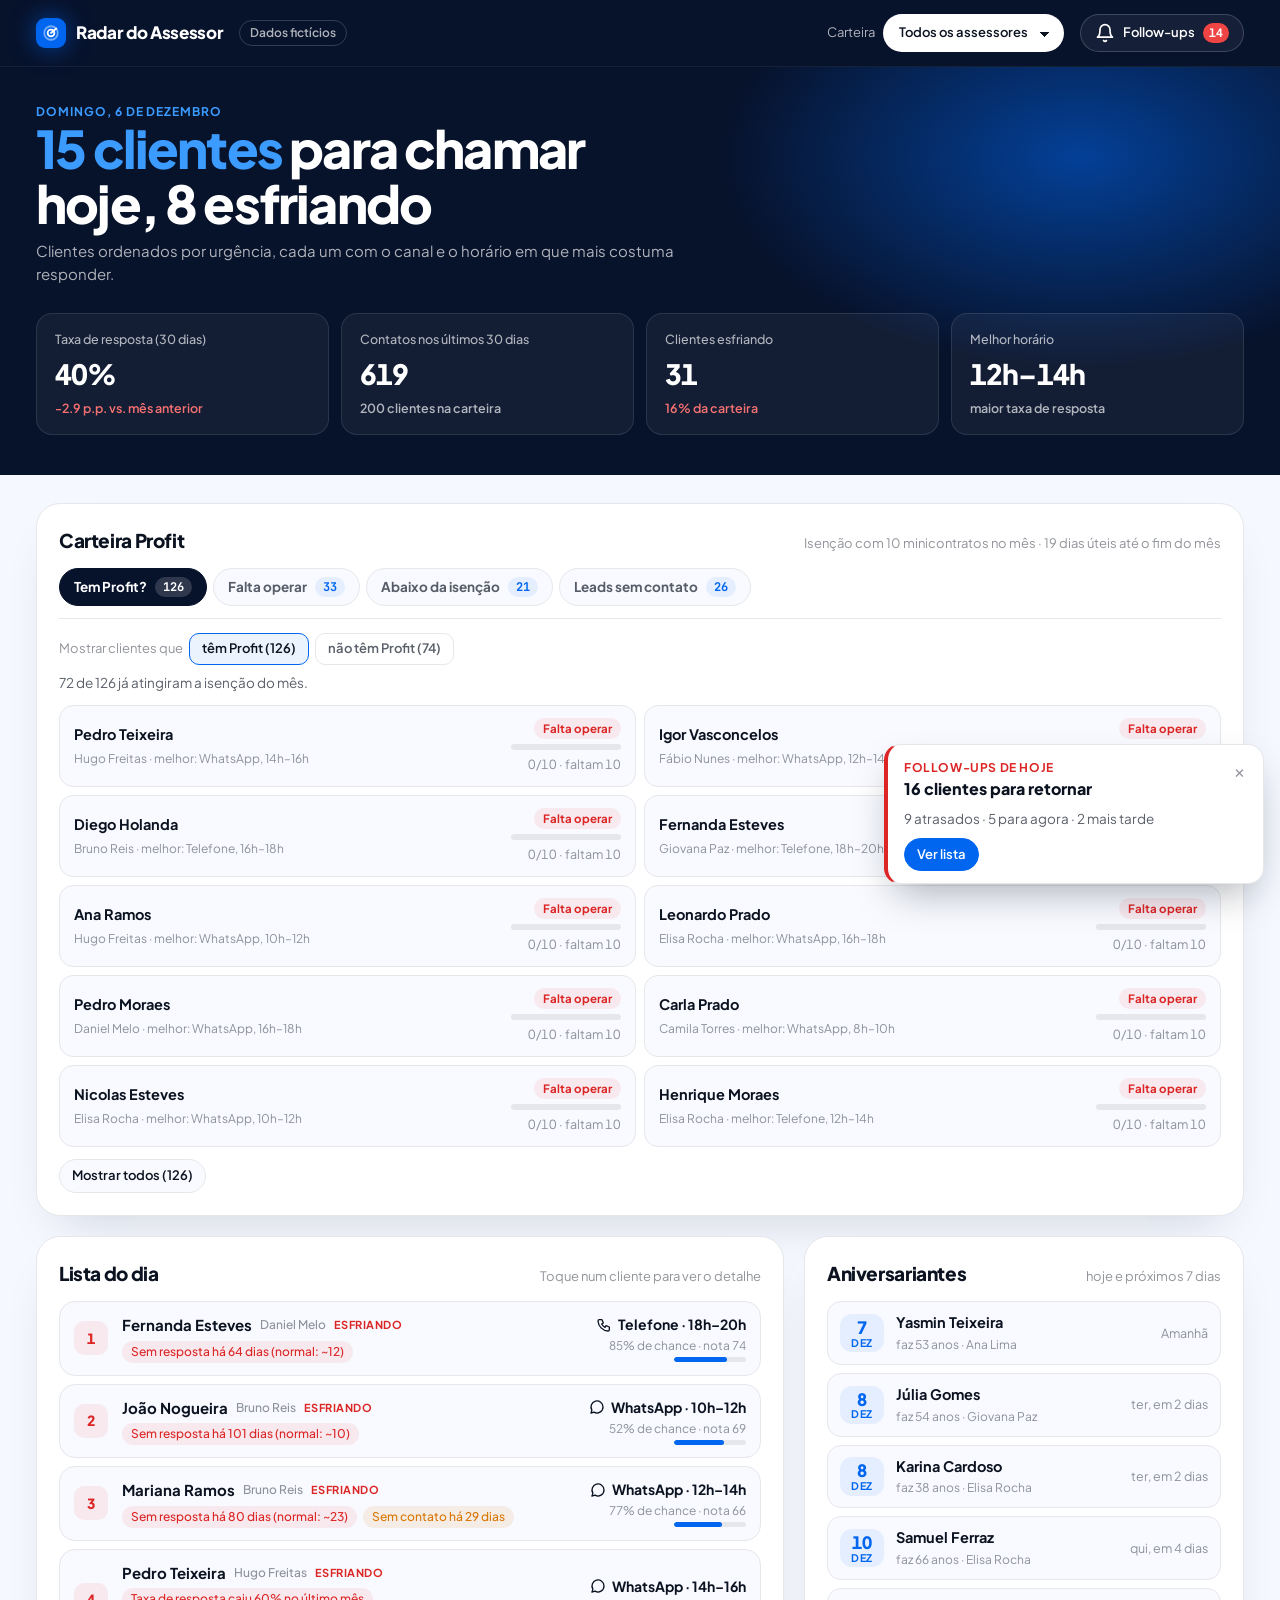
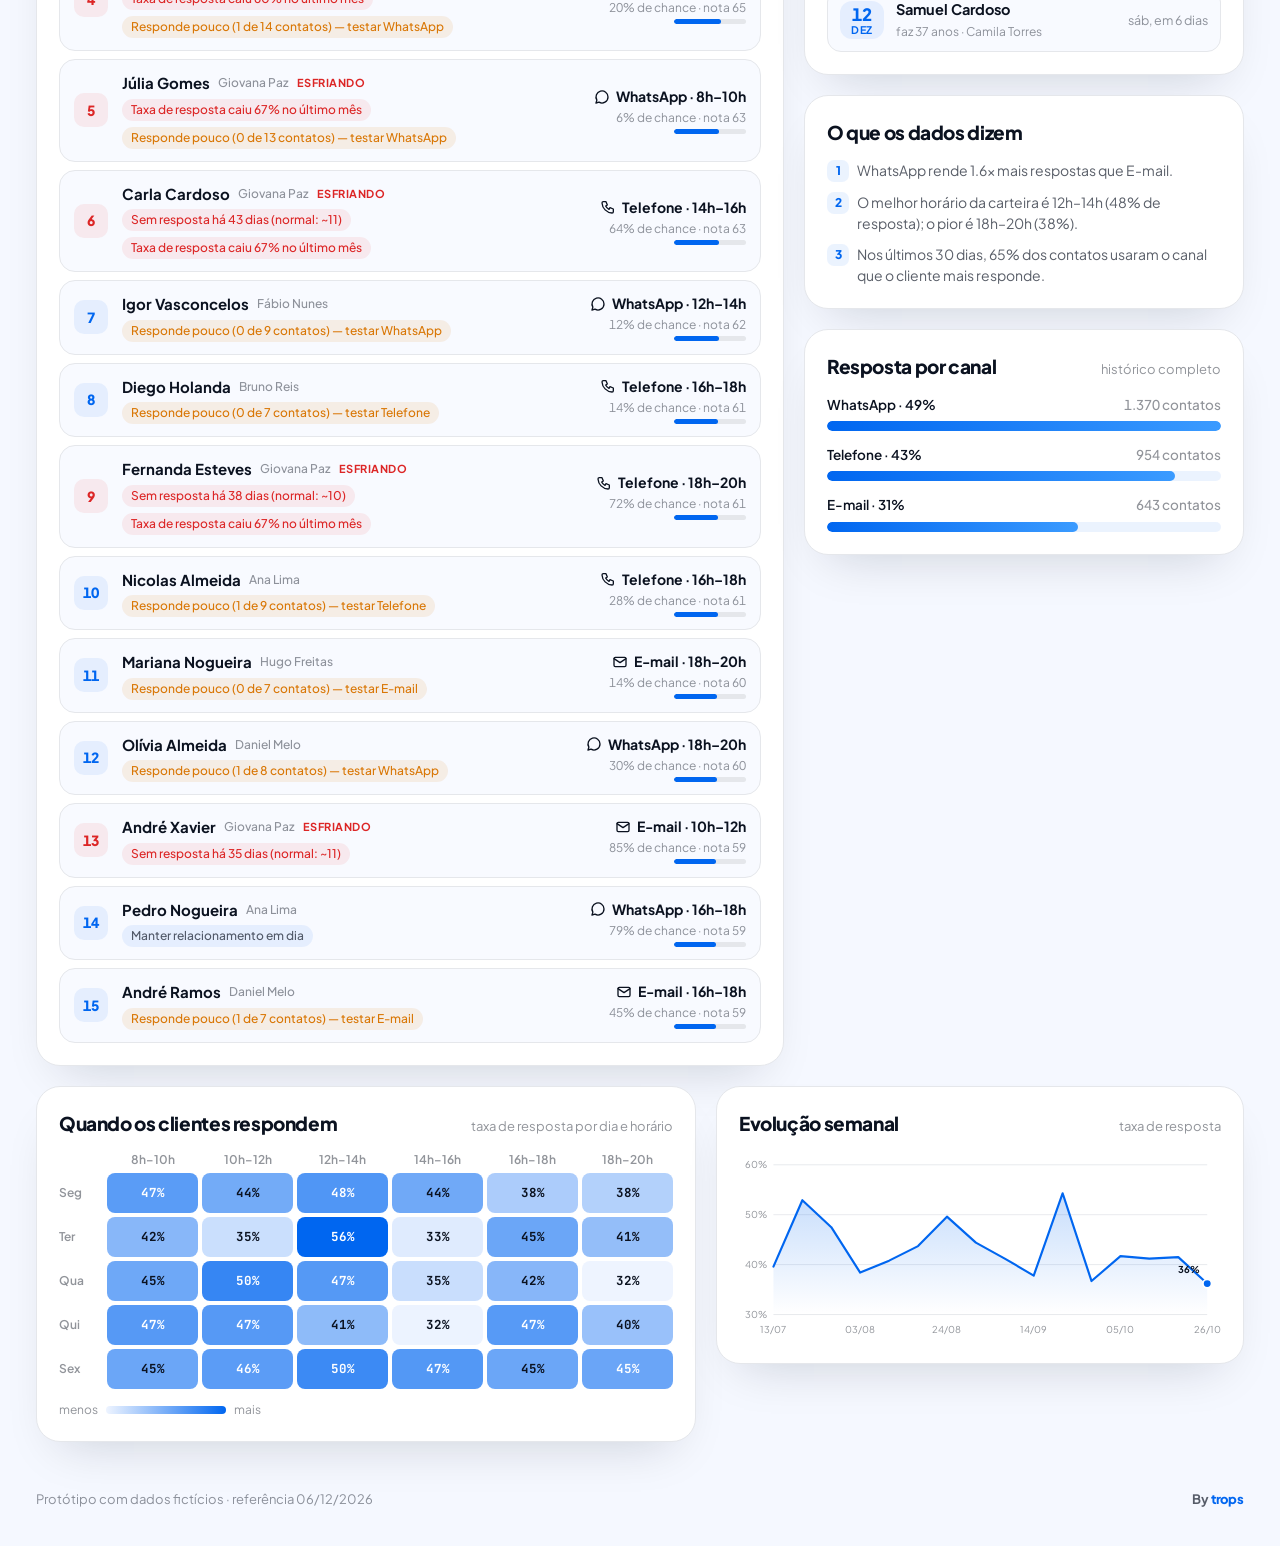
==== radar/index.html @ b4a7420e "Publica página inicial e Radar do Assessor Co-Authored-By: Claude Opus 5.5 <noreply@anthropic.com> C" ====
<!doctype html>
<html lang="pt-BR">
<head>
<meta charset="utf-8">
<meta name="viewport" content="width=device-width, initial-scale=1, viewport-fit=cover">
<meta name="description" content="Radar do Assessor: demonstração com dados fictícios.">
</head>
<body>
<title>Radar do Assessor</title>
<meta charset="utf-8">
<meta name="viewport" content="width=device-width, initial-scale=1, viewport-fit=cover">
<link rel="preconnect" href="https://fonts.googleapis.com">
<link rel="preconnect" href="https://fonts.gstatic.com" crossorigin>
<link rel="stylesheet" href="https://fonts.googleapis.com/css2?family=Plus+Jakarta+Sans:wght@400;500;600;700;800&family=JetBrains+Mono:wght@500&display=swap">
<style>
/* Layout: faixa escura de abertura com o número do dia, depois grade 2 colunas
   (lista do dia larga + coluna de apoio), gráficos abaixo, painel lateral de detalhe. */
:root {
  --bg: #F5F8FF;
  --surface: #FFFFFF;
  --surface-2: rgba(245, 248, 255, 0.7);
  --ink: #0B1220;
  --ink-2: rgba(11, 18, 32, 0.68);
  --ink-3: rgba(11, 18, 32, 0.45);
  --line: #E5E7EB;
  --blue: #0066F0;
  --blue-soft: #3B9BFF;
  --blue-wash: rgba(0, 102, 240, 0.08);
  --hero: #07122B;
  --hero-ink: #FFFFFF;
  --hero-ink-2: rgba(255, 255, 255, 0.68);
  --good: #0E9F6E;
  --warn: #D97706;
  --bad: #DC2626;
  --bad-wash: rgba(220, 38, 38, 0.08);
  --warn-wash: rgba(217, 119, 6, 0.10);
  --shadow: 0 24px 48px -24px rgba(11, 18, 32, 0.18);
  --heat-0: #EEF4FF;
  --font: "Plus Jakarta Sans", system-ui, -apple-system, "Segoe UI", sans-serif;
  --mono: "JetBrains Mono", ui-monospace, "SFMono-Regular", Consolas, monospace;
}
@media (prefers-color-scheme: dark) {
  :root:not([data-theme="light"]) {
    --bg: #070D1C; --surface: #0E1730; --surface-2: rgba(255,255,255,0.03);
    --ink: #EAF0FF; --ink-2: rgba(234,240,255,0.7); --ink-3: rgba(234,240,255,0.45);
    --line: rgba(255,255,255,0.09); --blue: #3B8BFF; --blue-soft: #6CB4FF;
    --blue-wash: rgba(59,139,255,0.14); --hero: #0A1A3F; --hero-ink: #FFFFFF;
    --hero-ink-2: rgba(255,255,255,0.7); --good: #34D399; --warn: #FBBF24; --bad: #F87171;
    --bad-wash: rgba(248,113,113,0.12); --warn-wash: rgba(251,191,36,0.12);
    --shadow: 0 24px 48px -24px rgba(0,0,0,0.6); --heat-0: #13203F; color-scheme: dark;
  }
}
:root[data-theme="dark"] {
  --bg: #070D1C; --surface: #0E1730; --surface-2: rgba(255,255,255,0.03);
  --ink: #EAF0FF; --ink-2: rgba(234,240,255,0.7); --ink-3: rgba(234,240,255,0.45);
  --line: rgba(255,255,255,0.09); --blue: #3B8BFF; --blue-soft: #6CB4FF;
  --blue-wash: rgba(59,139,255,0.14); --hero: #0A1A3F; --hero-ink: #FFFFFF;
  --hero-ink-2: rgba(255,255,255,0.7); --good: #34D399; --warn: #FBBF24; --bad: #F87171;
  --bad-wash: rgba(248,113,113,0.12); --warn-wash: rgba(251,191,36,0.12);
  --shadow: 0 24px 48px -24px rgba(0,0,0,0.6); --heat-0: #13203F; color-scheme: dark;
}

* { box-sizing: border-box; }
[hidden] { display: none !important; }
body { margin: 0; background: var(--bg); color: var(--ink); font: 15px/1.5 var(--font); -webkit-font-smoothing: antialiased; }
.wrap { max-width: 1240px; margin: 0 auto; padding-left: max(16px, env(safe-area-inset-left, 0px)); padding-right: max(16px, env(safe-area-inset-right, 0px)); }
h1, h2, h3 { margin: 0; letter-spacing: -0.02em; text-wrap: balance; }
.num { font-variant-numeric: tabular-nums; }
button, select { font: inherit; }
:focus-visible { outline: 2px solid var(--blue-soft); outline-offset: 2px; }

/* Barra superior */
body::before { content: ""; position: fixed; inset: 0 0 auto; height: env(safe-area-inset-top, 0px); z-index: 10; background: var(--hero); }
.topbar { position: sticky; top: env(safe-area-inset-top, 0px); z-index: 5; background: var(--hero); color: var(--hero-ink); border-bottom: 1px solid rgba(255,255,255,0.06); }
.topbar .wrap { display: flex; align-items: center; gap: 16px; padding-block: 14px; flex-wrap: wrap; }
.brand { display: flex; align-items: center; gap: 10px; font-weight: 800; letter-spacing: -0.02em; font-size: 17px; }
.brand-mark { width: 30px; height: 30px; border-radius: 9px; background: var(--blue); display: grid; place-items: center; box-shadow: 0 0 24px rgba(0,102,240,0.6); }
.chip-ficticio { font-size: 12px; font-weight: 600; color: var(--hero-ink-2); border: 1px solid rgba(255,255,255,0.18); padding: 3px 10px; border-radius: 999px; }
.spacer { flex: 1; }
.select-wrap { display: flex; align-items: center; gap: 8px; font-size: 13px; color: var(--hero-ink-2); }
.select-wrap select { appearance: none; background: #FFFFFF; color: #0B1220; border: 0; border-radius: 999px; padding: 9px 36px 9px 16px; font-weight: 600; cursor: pointer;
  background-image: linear-gradient(45deg, transparent 50%, #0B1220 50%), linear-gradient(135deg, #0B1220 50%, transparent 50%);
  background-position: calc(100% - 19px) 55%, calc(100% - 14px) 55%; background-size: 5px 5px; background-repeat: no-repeat; }

/* Abertura */
.hero { background: var(--hero); color: var(--hero-ink); position: relative; overflow: hidden; }
.hero::after { content: ""; position: absolute; width: 720px; height: 420px; right: -160px; top: -120px; background: radial-gradient(closest-side, rgba(0,102,240,0.55), transparent); pointer-events: none; }
.hero .wrap { position: relative; z-index: 1; padding-block: 36px 40px; display: grid; gap: 28px; }
.eyebrow { font-size: 12px; font-weight: 700; letter-spacing: 0.08em; text-transform: uppercase; color: var(--blue-soft); }
.hero h1 { font-size: clamp(30px, 5vw, 52px); font-weight: 800; line-height: 1.05; letter-spacing: -0.035em; max-width: 18ch; }
.hero h1 em { font-style: normal; color: var(--blue-soft); }
.hero p { margin: 10px 0 0; color: var(--hero-ink-2); max-width: 60ch; }
.kpis { display: grid; grid-template-columns: repeat(4, minmax(0, 1fr)); gap: 12px; }
.kpi { background: rgba(255,255,255,0.05); border: 1px solid rgba(255,255,255,0.1); border-radius: 16px; padding: 16px 18px; display: grid; gap: 4px; align-content: start; }
.kpi .label { font-size: 12.5px; color: var(--hero-ink-2); font-weight: 500; }
.kpi .value { font-size: 28px; font-weight: 800; letter-spacing: -0.03em; }
.kpi .delta { font-size: 12.5px; font-weight: 600; }
.delta.up { color: #4ADE80; } .delta.down { color: #F87171; } .delta.flat { color: var(--hero-ink-2); }

/* Grade principal */
main .wrap { padding-block: 28px 40px; display: grid; gap: 20px; }
.grid-top { display: grid; grid-template-columns: minmax(0, 1.7fr) minmax(0, 1fr); gap: 20px; align-items: start; }
.grid-bottom { display: grid; grid-template-columns: minmax(0, 1.25fr) minmax(0, 1fr); gap: 20px; align-items: start; }
.side { display: grid; gap: 20px; }
.card { background: var(--surface); border: 1px solid var(--line); border-radius: 24px; padding: 22px; box-shadow: var(--shadow); min-width: 0; }
.card-head { display: flex; align-items: baseline; justify-content: space-between; gap: 12px; margin-bottom: 14px; flex-wrap: wrap; }
.card h2 { font-size: 19px; font-weight: 800; }
.card .sub { font-size: 13px; color: var(--ink-3); }

/* Lista do dia */
.lista { display: grid; gap: 8px; }
.item { display: grid; grid-template-columns: 34px minmax(0, 1fr) auto; gap: 14px; align-items: center; padding: 12px 14px; border-radius: 16px; border: 1px solid var(--line); background: var(--surface-2); cursor: pointer; text-align: left; color: inherit; width: 100%; transition: border-color .15s, transform .15s; }
.item:hover { border-color: var(--blue); transform: translateY(-1px); }
.rank { width: 34px; height: 34px; border-radius: 10px; display: grid; place-items: center; font-weight: 800; font-size: 14px; background: var(--blue-wash); color: var(--blue); }
.item.quente .rank { background: var(--bad-wash); color: var(--bad); }
.nome { font-weight: 700; display: flex; gap: 8px; align-items: center; flex-wrap: wrap; }
.nome small { font-weight: 500; color: var(--ink-3); font-size: 12px; }
.motivos { display: flex; flex-wrap: wrap; gap: 6px; margin-top: 4px; }
.tag { font-size: 12px; padding: 2px 9px; border-radius: 999px; background: var(--blue-wash); color: var(--ink-2); font-weight: 500; }
.tag.alerta { background: var(--bad-wash); color: var(--bad); }
.tag.aviso { background: var(--warn-wash); color: var(--warn); }
.pill-esf { font-size: 11px; font-weight: 700; letter-spacing: 0.04em; text-transform: uppercase; color: var(--bad); }
.janela { text-align: right; display: grid; gap: 2px; justify-items: end; }
.janela .quando { font-weight: 700; font-size: 14px; display: flex; gap: 6px; align-items: center; white-space: nowrap; }
.janela .chance { font-size: 12px; color: var(--ink-3); }
.nota-bar { width: 72px; height: 5px; border-radius: 99px; background: var(--line); overflow: hidden; }
.nota-bar i { display: block; height: 100%; background: var(--blue); border-radius: 99px; }
.ic { width: 16px; height: 16px; flex: none; }

/* Insights */
.insights { display: grid; gap: 10px; margin: 0; padding: 0; list-style: none; }
.insights li { display: grid; grid-template-columns: 22px 1fr; gap: 8px; font-size: 14px; color: var(--ink-2); }
.insights li b { color: var(--ink); }
.dot { width: 22px; height: 22px; border-radius: 7px; background: var(--blue-wash); display: grid; place-items: center; color: var(--blue); font-size: 12px; font-weight: 800; }

/* Barras por canal */
.barras { display: grid; gap: 14px; }
.barra-row { display: grid; gap: 6px; }
.barra-top { display: flex; justify-content: space-between; font-size: 13.5px; font-weight: 600; }
.barra-top span:last-child { color: var(--ink-3); font-weight: 500; }
.barra { height: 10px; border-radius: 99px; background: var(--blue-wash); overflow: hidden; }
.barra i { display: block; height: 100%; background: linear-gradient(90deg, var(--blue), var(--blue-soft)); border-radius: 99px; }

/* Mapa de calor */
.heat-scroll { overflow-x: auto; }
.heat { display: grid; gap: 4px; min-width: 460px; }
.heat .h-label { font-size: 12px; color: var(--ink-3); font-weight: 600; display: flex; align-items: center; }
.heat .h-col { text-align: center; justify-content: center; }
.heat .cel { border-radius: 8px; height: 40px; display: grid; place-items: center; font-size: 12.5px; font-weight: 700; font-family: var(--mono); }
.legenda { display: flex; align-items: center; gap: 8px; font-size: 12px; color: var(--ink-3); margin-top: 12px; }
.legenda .grad { width: 120px; height: 8px; border-radius: 99px; }

/* Linha semanal */
.linha svg { width: 100%; height: auto; display: block; }
.linha text { fill: var(--ink-3); font-size: 11px; font-family: var(--font); }

/* Painel de detalhe */
.scrim { position: fixed; inset: 0; background: rgba(7, 18, 43, 0.45); z-index: 20; }
.drawer { position: fixed; top: 0; right: 0; bottom: 0; width: min(480px, 100%); background: var(--surface); z-index: 21; overflow-y: auto; box-shadow: -24px 0 48px rgba(0,0,0,0.2);
  padding: calc(24px + env(safe-area-inset-top, 0px)) max(22px, env(safe-area-inset-right, 0px)) calc(24px + env(safe-area-inset-bottom, 0px)) 22px; display: grid; gap: 20px; align-content: start; }
.drawer-head { display: flex; justify-content: space-between; gap: 12px; align-items: start; }
.drawer h3 { font-size: 24px; font-weight: 800; }
.fechar { border: 1px solid var(--line); background: var(--surface-2); color: var(--ink); border-radius: 999px; padding: 6px 14px; cursor: pointer; font-weight: 600; }
.destaque { background: var(--hero); color: var(--hero-ink); border-radius: 16px; padding: 16px 18px; display: grid; gap: 4px; }
.destaque .grande { font-size: 22px; font-weight: 800; letter-spacing: -0.02em; display: flex; gap: 8px; align-items: center; }
.destaque span { color: var(--hero-ink-2); font-size: 13px; }
.mini-stats { display: grid; grid-template-columns: repeat(3, minmax(0,1fr)); gap: 8px; }
.mini-stats div { border: 1px solid var(--line); border-radius: 14px; padding: 10px 12px; }
.mini-stats b { display: block; font-size: 18px; font-weight: 800; }
.mini-stats span { font-size: 12px; color: var(--ink-3); }
.hist { display: grid; gap: 6px; margin: 0; padding: 0; list-style: none; }
.hist li { display: grid; grid-template-columns: 92px 1fr auto; gap: 10px; font-size: 13.5px; padding: 8px 12px; border-radius: 12px; background: var(--surface-2); border: 1px solid var(--line); align-items: center; }
.ok { color: var(--good); font-weight: 700; } .nok { color: var(--ink-3); font-weight: 600; }
.secao { font-size: 13px; font-weight: 700; text-transform: uppercase; letter-spacing: 0.06em; color: var(--ink-3); margin-bottom: 8px; }

/* Sugestão de mensagem */
.msg { border: 1px solid var(--line); border-radius: 16px; padding: 14px; display: grid; gap: 12px; background: var(--surface-2); }
.seg { display: flex; flex-wrap: wrap; gap: 6px; }
.seg button { border: 1px solid var(--line); background: var(--surface); color: var(--ink-2); border-radius: 999px; padding: 6px 12px; font-size: 13px; font-weight: 600; cursor: pointer; display: inline-flex; align-items: center; gap: 6px; }
.seg button[aria-pressed="true"] { background: var(--blue); border-color: var(--blue); color: #FFFFFF; }
.seg button .rec { font-size: 10.5px; font-weight: 700; text-transform: uppercase; letter-spacing: 0.04em; opacity: 0.8; }
.seg.var button { border-radius: 10px; font-weight: 500; }
.seg.var button[aria-pressed="true"] { background: var(--blue-wash); border-color: var(--blue); color: var(--ink); }
.assunto { font-size: 13px; color: var(--ink-3); }
.assunto b { color: var(--ink); font-weight: 600; }
.texto-msg { margin: 0; white-space: pre-wrap; font: 14px/1.55 var(--font); color: var(--ink); background: var(--surface); border: 1px solid var(--line); border-radius: 12px; padding: 12px 14px; user-select: text; }
.msg-acoes { display: flex; align-items: center; gap: 12px; flex-wrap: wrap; }
.copiar { border: 0; background: var(--blue); color: #FFFFFF; border-radius: 999px; padding: 9px 18px; font-weight: 700; cursor: pointer; }
.copiar:hover { filter: brightness(1.08); }
.msg-aviso { font-size: 12px; color: var(--ink-3); }

/* Tipo de mensagem (relacionamento x oferta) */
.tipo { display: grid; grid-auto-flow: column; grid-auto-columns: 1fr; background: var(--surface); border: 1px solid var(--line); border-radius: 12px; padding: 3px; gap: 3px; }
.tipo button { border: 0; background: transparent; color: var(--ink-2); border-radius: 9px; padding: 8px; font-weight: 700; font-size: 13px; cursor: pointer; }
.tipo button[aria-pressed="true"] { background: var(--hero); color: #FFFFFF; }
.alerta-suit { font-size: 12.5px; color: var(--warn); background: var(--warn-wash); border-radius: 10px; padding: 8px 10px; font-weight: 600; }

/* Sino de follow-ups */
.sino { position: relative; display: inline-flex; align-items: center; gap: 8px; border: 1px solid rgba(255,255,255,0.18); background: rgba(255,255,255,0.06); color: #FFFFFF; border-radius: 999px; padding: 8px 14px; font-weight: 600; font-size: 13px; cursor: pointer; }
.sino:hover { background: rgba(255,255,255,0.12); }
.sino.tocando svg { animation: balanca 1s ease-in-out 3; transform-origin: 50% 10%; }
@keyframes balanca { 0%,100% { transform: rotate(0); } 25% { transform: rotate(14deg); } 75% { transform: rotate(-14deg); } }
.badge { min-width: 20px; height: 20px; border-radius: 999px; background: #EF4444; color: #FFFFFF; font-size: 11.5px; display: grid; place-items: center; padding: 0 6px; }
.badge.calmo { background: var(--blue); }

/* Pop-ups (toasts) */
.toasts { position: fixed; z-index: 30; right: calc(16px + env(safe-area-inset-right, 0px)); bottom: calc(16px + env(safe-area-inset-bottom, 0px)); display: grid; gap: 10px; width: min(380px, calc(100vw - 32px)); }
@media (min-width: 900px) { body.drawer-aberto .toasts { right: calc(min(480px, 100%) + 16px); } }
.toast { background: var(--surface); color: var(--ink); border: 1px solid var(--line); border-left: 4px solid var(--blue); border-radius: 16px; padding: 14px 14px 12px 16px; box-shadow: 0 18px 40px -12px rgba(11, 18, 32, 0.35); display: grid; gap: 8px; animation: entra .25s ease-out; }
.toast.urgente { border-left-color: var(--bad); }
@keyframes entra { from { transform: translateY(12px); opacity: 0.4; } to { transform: none; opacity: 1; } }
.toast-top { display: flex; justify-content: space-between; gap: 10px; align-items: start; }
.toast-tit { font-size: 12px; font-weight: 700; text-transform: uppercase; letter-spacing: 0.05em; color: var(--blue); }
.toast.urgente .toast-tit { color: var(--bad); }
.toast-nome { font-weight: 800; font-size: 16px; }
.toast-obs { font-size: 13.5px; color: var(--ink-2); }
.toast-x { border: 0; background: transparent; color: var(--ink-3); font-size: 18px; line-height: 1; cursor: pointer; padding: 2px 4px; }
.toast-acoes { display: flex; gap: 8px; flex-wrap: wrap; }
.bt { border: 1px solid var(--line); background: var(--surface-2); color: var(--ink); border-radius: 999px; padding: 6px 12px; font-weight: 600; font-size: 13px; cursor: pointer; }
.bt.prim { background: var(--blue); border-color: var(--blue); color: #FFFFFF; }

/* Lista de follow-ups */
.fu-grupo { display: grid; gap: 8px; }
.fu { display: grid; grid-template-columns: 54px minmax(0, 1fr); gap: 12px; padding: 12px; border: 1px solid var(--line); border-radius: 14px; background: var(--surface-2); }
.fu-hora { font-weight: 800; font-size: 15px; font-family: var(--mono); }
.fu-hora small { display: block; font-family: var(--font); font-size: 11px; font-weight: 700; text-transform: uppercase; letter-spacing: 0.04em; }
.fu.atrasado .fu-hora small { color: var(--bad); } .fu.agora .fu-hora small { color: var(--warn); } .fu.depois .fu-hora small { color: var(--ink-3); }
.fu-corpo { display: grid; gap: 6px; min-width: 0; }
.fu-corpo b { font-size: 15px; }
.fu-corpo span { font-size: 13px; color: var(--ink-2); }
.banner-fu { border-radius: 14px; padding: 12px 14px; background: var(--warn-wash); display: grid; gap: 8px; }
.banner-fu b { color: var(--warn); font-size: 12px; text-transform: uppercase; letter-spacing: 0.05em; }
.permissao { font-size: 13px; color: var(--ink-2); display: grid; gap: 8px; border: 1px dashed var(--line); border-radius: 14px; padding: 12px; }
.vazio { font-size: 14px; color: var(--ink-3); padding: 8px 0; }
.voltar { border: 0; background: none; color: var(--blue); font-weight: 700; cursor: pointer; padding: 0; justify-self: start; font-size: 13px; }

/* Carteira Profit (segmentos) */
.abas { display: flex; gap: 6px; flex-wrap: wrap; border-bottom: 1px solid var(--line); padding-bottom: 12px; margin-bottom: 14px; }
.aba { border: 1px solid var(--line); background: var(--surface-2); color: var(--ink-2); border-radius: 999px; padding: 8px 14px; font-weight: 700; font-size: 13.5px; cursor: pointer; display: inline-flex; gap: 8px; align-items: center; }
.aba .cont { font-family: var(--mono); font-size: 12px; background: var(--blue-wash); color: var(--blue); border-radius: 999px; padding: 1px 8px; }
.aba[aria-selected="true"] { background: var(--hero); border-color: var(--hero); color: #FFFFFF; }
.aba[aria-selected="true"] .cont { background: rgba(255,255,255,0.16); color: #FFFFFF; }
.subfiltro { display: flex; gap: 6px; margin-bottom: 12px; align-items: center; flex-wrap: wrap; font-size: 13px; color: var(--ink-3); }
.subfiltro button { border: 1px solid var(--line); background: var(--surface); color: var(--ink-2); border-radius: 10px; padding: 5px 12px; font-weight: 600; font-size: 13px; cursor: pointer; }
.subfiltro button[aria-pressed="true"] { border-color: var(--blue); background: var(--blue-wash); color: var(--ink); }
.seg-desc { font-size: 13.5px; color: var(--ink-2); margin: -4px 0 12px; }
.seg-lista { display: grid; grid-template-columns: repeat(2, minmax(0, 1fr)); gap: 8px; }
.seg-row { display: grid; grid-template-columns: minmax(0, 1fr) auto; gap: 12px; align-items: center; padding: 12px 14px; border: 1px solid var(--line); border-radius: 14px; background: var(--surface-2); cursor: pointer; text-align: left; color: inherit; width: 100%; transition: border-color .15s; }
.seg-row:hover { border-color: var(--blue); }
.seg-row .quem { display: grid; gap: 4px; min-width: 0; }
.seg-row .quem b { font-size: 14.5px; }
.seg-row .quem small { color: var(--ink-3); font-size: 12px; }
.seg-row .lado { display: grid; gap: 5px; justify-items: end; text-align: right; font-size: 12.5px; color: var(--ink-3); }
.chip { font-size: 11.5px; font-weight: 700; padding: 2px 9px; border-radius: 999px; white-space: nowrap; }
.chip.ok { background: rgba(14,159,110,0.12); color: var(--good); }
.chip.aviso { background: var(--warn-wash); color: var(--warn); }
.chip.alerta { background: var(--bad-wash); color: var(--bad); }
.chip.neutro { background: var(--blue-wash); color: var(--blue); }
.prog { width: 110px; height: 6px; border-radius: 99px; background: var(--line); overflow: hidden; }
.prog i { display: block; height: 100%; border-radius: 99px; background: var(--warn); }
.prog.cheio i { background: var(--good); }
.mais { margin-top: 12px; }
.bloco-profit { border: 1px solid var(--line); border-radius: 16px; padding: 14px; display: grid; gap: 8px; }
.bloco-profit .linha-p { display: flex; justify-content: space-between; align-items: center; gap: 10px; font-size: 14px; flex-wrap: wrap; }
.bloco-profit .prog { width: 100%; height: 8px; }
@media (max-width: 760px) { .seg-lista { grid-template-columns: minmax(0, 1fr); } }

/* Aniversariantes */
.aniv-lista { display: grid; gap: 8px; }
.aniv { display: grid; grid-template-columns: 44px minmax(0, 1fr) auto; gap: 12px; align-items: center; padding: 10px 12px; border: 1px solid var(--line); border-radius: 14px; background: var(--surface-2); cursor: pointer; text-align: left; color: inherit; width: 100%; }
.aniv:hover { border-color: var(--blue); }
.aniv-data { display: grid; place-items: center; border-radius: 12px; background: var(--blue-wash); color: var(--blue); padding: 4px 0; line-height: 1.1; }
.aniv-data b { font-size: 17px; font-weight: 800; }
.aniv-data small { font-size: 10.5px; font-weight: 700; text-transform: uppercase; letter-spacing: 0.04em; }
.aniv.hoje .aniv-data { background: var(--hero); color: #FFFFFF; }
.aniv .quem { display: grid; gap: 2px; min-width: 0; }
.aniv .quem b { font-size: 14.5px; }
.aniv .quem small { font-size: 12px; color: var(--ink-3); }
.aniv .quando { font-size: 12.5px; color: var(--ink-3); text-align: right; white-space: nowrap; }
.aniv.hoje .quando { color: var(--blue); font-weight: 700; }
.banner-aniv { border-radius: 14px; padding: 12px 14px; background: var(--blue-wash); display: flex; gap: 10px; align-items: center; font-size: 14px; }
.banner-aniv b { color: var(--blue); }

footer .wrap { padding-block: 8px 36px; display: flex; justify-content: space-between; gap: 12px; flex-wrap: wrap; font-size: 13px; color: var(--ink-3); }
.bytrops { font-weight: 700; color: var(--ink-2); letter-spacing: -0.01em; }
.bytrops b { color: var(--blue); font-weight: 800; }

@media (max-width: 960px) {
  .grid-top, .grid-bottom { grid-template-columns: minmax(0, 1fr); }
  .kpis { grid-template-columns: repeat(2, minmax(0, 1fr)); }
}
@media (max-width: 560px) {
  .item { grid-template-columns: 30px minmax(0, 1fr); }
  .janela { grid-column: 2; justify-items: start; text-align: left; }
  .rank { width: 30px; height: 30px; }
  .kpi .value { font-size: 22px; }
  .select-wrap { flex: 1; } .select-wrap select { flex: 1; }
  .sino span { display: none; }
}
@media (prefers-reduced-motion: reduce) { * { transition: none !important; } }
</style>

<header class="topbar">
  <div class="wrap">
    <div class="brand">
      <span class="brand-mark" aria-hidden="true">
        <svg width="18" height="18" viewBox="0 0 24 24" fill="none" stroke="#FFFFFF" stroke-width="2.4" stroke-linecap="round"><circle cx="12" cy="12" r="9" opacity=".45"/><circle cx="12" cy="12" r="4.5"/><path d="M12 12 19 6"/></svg>
      </span>
      Radar do Assessor
    </div>
    <span class="chip-ficticio">Dados fictícios</span>
    <span class="spacer"></span>
    <label class="select-wrap" for="assessor">Carteira
      <select id="assessor"></select>
    </label>
    <button class="sino" id="sino" type="button" aria-label="Follow-ups">
      <svg width="20" height="20" viewBox="0 0 24 24" fill="none" stroke="currentColor" stroke-width="2" stroke-linecap="round" stroke-linejoin="round"><path d="M6 8a6 6 0 1 1 12 0c0 7 3 9 3 9H3s3-2 3-9"/><path d="M10.3 21a1.94 1.94 0 0 0 3.4 0"/></svg>
      <span>Follow-ups</span>
      <b class="badge num" id="badge" hidden>0</b>
    </button>
  </div>
</header>

<section class="hero">
  <div class="wrap">
    <div>
      <div class="eyebrow" id="data-hoje"></div>
      <h1 id="manchete"></h1>
      <p>Clientes ordenados por urgência, cada um com o canal e o horário em que mais costuma responder.</p>
    </div>
    <div class="kpis" id="kpis"></div>
  </div>
</section>

<main>
  <div class="wrap">
    <section class="card" id="carteira-profit">
      <div class="card-head">
        <h2>Carteira Profit</h2>
        <span class="sub" id="seg-sub"></span>
      </div>
      <div class="abas" role="tablist" id="abas"></div>
      <div id="seg-conteudo"></div>
    </section>

    <div class="grid-top">
      <section class="card">
        <div class="card-head">
          <h2>Lista do dia</h2>
          <span class="sub">Toque num cliente para ver o detalhe</span>
        </div>
        <div class="lista" id="lista"></div>
      </section>
      <div class="side">
        <section class="card">
          <div class="card-head"><h2>Aniversariantes</h2><span class="sub">hoje e próximos 7 dias</span></div>
          <div class="aniv-lista" id="aniversarios"></div>
        </section>
        <section class="card">
          <div class="card-head"><h2>O que os dados dizem</h2></div>
          <ul class="insights" id="insights"></ul>
        </section>
        <section class="card">
          <div class="card-head"><h2>Resposta por canal</h2><span class="sub">histórico completo</span></div>
          <div class="barras" id="canais"></div>
        </section>
      </div>
    </div>

    <div class="grid-bottom">
      <section class="card">
        <div class="card-head"><h2>Quando os clientes respondem</h2><span class="sub">taxa de resposta por dia e horário</span></div>
        <div class="heat-scroll"><div class="heat" id="calor"></div></div>
        <div class="legenda"><span>menos</span><span class="grad" id="legenda-grad"></span><span>mais</span></div>
      </section>
      <section class="card linha">
        <div class="card-head"><h2>Evolução semanal</h2><span class="sub">taxa de resposta</span></div>
        <div id="evolucao"></div>
      </section>
    </div>
  </div>
</main>

<footer>
  <div class="wrap">
    <span>Protótipo com dados fictícios · referência <span id="ref"></span></span>
    <span class="bytrops">By <b>trops</b></span>
  </div>
</footer>

<div class="scrim" id="scrim" hidden></div>
<aside class="drawer" id="drawer" hidden aria-modal="true" role="dialog" aria-labelledby="d-nome"></aside>
<div class="toasts" id="toasts" aria-live="polite"></div>

<script id="dados" type="application/json">{"gerado_em": "01/11/2026 12:23", "referencia": "30/10/2026", "assessores": ["Todos", "Ana Lima", "Bruno Reis", "Camila Torres", "Daniel Melo", "Elisa Rocha", "Fábio Nunes", "Giovana Paz", "Hugo Freitas"], "visoes": {"Todos": {"kpis": {"taxa_30d": 0.402, "taxa_30d_anterior": 0.431, "contatos_30d": 619, "clientes": 200, "esfriando": 31, "melhor_faixa": "12h–14h"}, "calor": {"dias": ["Seg", "Ter", "Qua", "Qui", "Sex"], "faixas": ["8h–10h", "10h–12h", "12h–14h", "14h–16h", "16h–18h", "18h–20h"], "matriz": [[0.465, 0.44, 0.475, 0.443, 0.383, 0.376], [0.419, 0.352, 0.556, 0.331, 0.448, 0.407], [0.445, 0.502, 0.47, 0.353, 0.42, 0.316], [0.469, 0.469, 0.413, 0.318, 0.468, 0.402], [0.448, 0.464, 0.495, 0.472, 0.448, 0.449]]}, "canais": [{"canal": "WhatsApp", "taxa": 0.485, "contatos": 1370}, {"canal": "Telefone", "taxa": 0.428, "contatos": 954}, {"canal": "E-mail", "taxa": 0.309, "contatos": 643}], "evolucao": [{"semana": "13/07", "taxa": 0.396, "contatos": 159}, {"semana": "20/07", "taxa": 0.529, "contatos": 138}, {"semana": "27/07", "taxa": 0.475, "contatos": 139}, {"semana": "03/08", "taxa": 0.384, "contatos": 138}, {"semana": "10/08", "taxa": 0.408, "contatos": 142}, {"semana": "17/08", "taxa": 0.437, "contatos": 142}, {"semana": "24/08", "taxa": 0.496, "contatos": 129}, {"semana": "31/08", "taxa": 0.444, "contatos": 142}, {"semana": "07/09", "taxa": 0.412, "contatos": 136}, {"semana": "14/09", "taxa": 0.378, "contatos": 135}, {"semana": "21/09", "taxa": 0.543, "contatos": 140}, {"semana": "28/09", "taxa": 0.367, "contatos": 147}, {"semana": "05/10", "taxa": 0.417, "contatos": 151}, {"semana": "12/10", "taxa": 0.412, "contatos": 131}, {"semana": "19/10", "taxa": 0.415, "contatos": 147}, {"semana": "26/10", "taxa": 0.362, "contatos": 130}], "insights": ["WhatsApp rende 1.6x mais respostas que E-mail.", "O melhor horário da carteira é 12h–14h (48% de resposta); o pior é 18h–20h (38%).", "Nos últimos 30 dias, 65% dos contatos usaram o canal que o cliente mais responde."], "lista_do_dia": [{"cliente_id": "C-0044", "cliente": "Fernanda Esteves", "assessor": "Daniel Melo", "contatos": 13, "taxa_resposta": 0.508, "ritmo_dias": 12, "dias_sem_resposta": 64, "dias_sem_contato": 8, "esfriando": true, "situacao": "esfriando", "melhor_canal": "Telefone", "melhor_faixa": "18h–20h", "chance_na_janela": 0.85, "nota": 74, "motivos": ["Sem resposta há 64 dias (normal: ~12)"], "tem_profit": true, "minicontratos_mes": 12, "status_profit": "isento", "faltam_isencao": 0, "aniversario": "2027-10-22", "dias_ate_aniversario": 357, "idade_no_aniversario": 24}, {"cliente_id": "C-0174", "cliente": "João Nogueira", "assessor": "Bruno Reis", "contatos": 10, "taxa_resposta": 0.343, "ritmo_dias": 10, "dias_sem_resposta": 101, "dias_sem_contato": 8, "esfriando": true, "situacao": "esfriando", "melhor_canal": "WhatsApp", "melhor_faixa": "10h–12h", "chance_na_janela": 0.518, "nota": 69, "motivos": ["Sem resposta há 101 dias (normal: ~10)"], "tem_profit": true, "minicontratos_mes": 30, "status_profit": "isento", "faltam_isencao": 0, "aniversario": "2027-10-25", "dias_ate_aniversario": 360, "idade_no_aniversario": 50}, {"cliente_id": "C-0095", "cliente": "Mariana Ramos", "assessor": "Bruno Reis", "contatos": 7, "taxa_resposta": 0.429, "ritmo_dias": 23, "dias_sem_resposta": 80, "dias_sem_contato": 29, "esfriando": true, "situacao": "esfriando", "melhor_canal": "WhatsApp", "melhor_faixa": "12h–14h", "chance_na_janela": 0.766, "nota": 66, "motivos": ["Sem resposta há 80 dias (normal: ~23)", "Sem contato há 29 dias"], "tem_profit": true, "minicontratos_mes": 12, "status_profit": "isento", "faltam_isencao": 0, "aniversario": "2027-03-02", "dias_ate_aniversario": 123, "idade_no_aniversario": 59}, {"cliente_id": "C-0082", "cliente": "Pedro Teixeira", "assessor": "Hugo Freitas", "contatos": 14, "taxa_resposta": 0.165, "ritmo_dias": 30, "dias_sem_resposta": 146, "dias_sem_contato": 7, "esfriando": true, "situacao": "esfriando", "melhor_canal": "WhatsApp", "melhor_faixa": "14h–16h", "chance_na_janela": 0.199, "nota": 65, "motivos": ["Taxa de resposta caiu 60% no último mês", "Responde pouco (1 de 14 contatos) — testar WhatsApp"], "tem_profit": true, "minicontratos_mes": 0, "status_profit": "sem_operar", "faltam_isencao": 10, "aniversario": "2027-09-04", "dias_ate_aniversario": 309, "idade_no_aniversario": 50}, {"cliente_id": "C-0028", "cliente": "Júlia Gomes", "assessor": "Giovana Paz", "contatos": 13, "taxa_resposta": 0.119, "ritmo_dias": 30, "dias_sem_resposta": 999, "dias_sem_contato": 0, "esfriando": true, "situacao": "esfriando", "melhor_canal": "WhatsApp", "melhor_faixa": "8h–10h", "chance_na_janela": 0.06, "nota": 63, "motivos": ["Taxa de resposta caiu 67% no último mês", "Responde pouco (0 de 13 contatos) — testar WhatsApp"], "tem_profit": false, "minicontratos_mes": 0, "status_profit": "sem_profit", "faltam_isencao": 0, "aniversario": "2026-12-08", "dias_ate_aniversario": 39, "idade_no_aniversario": 54}, {"cliente_id": "C-0033", "cliente": "Carla Cardoso", "assessor": "Giovana Paz", "contatos": 23, "taxa_resposta": 0.398, "ritmo_dias": 11, "dias_sem_resposta": 43, "dias_sem_contato": 2, "esfriando": true, "situacao": "esfriando", "melhor_canal": "Telefone", "melhor_faixa": "14h–16h", "chance_na_janela": 0.644, "nota": 63, "motivos": ["Sem resposta há 43 dias (normal: ~11)", "Taxa de resposta caiu 67% no último mês"], "tem_profit": false, "minicontratos_mes": 0, "status_profit": "sem_profit", "faltam_isencao": 0, "aniversario": "2027-06-26", "dias_ate_aniversario": 239, "idade_no_aniversario": 58}, {"cliente_id": "C-0060", "cliente": "Igor Vasconcelos", "assessor": "Fábio Nunes", "contatos": 9, "taxa_resposta": 0.153, "ritmo_dias": 30, "dias_sem_resposta": 999, "dias_sem_contato": 6, "esfriando": false, "situacao": "responde_pouco", "melhor_canal": "WhatsApp", "melhor_faixa": "12h–14h", "chance_na_janela": 0.122, "nota": 62, "motivos": ["Responde pouco (0 de 9 contatos) — testar WhatsApp"], "tem_profit": true, "minicontratos_mes": 0, "status_profit": "sem_operar", "faltam_isencao": 10, "aniversario": "2027-04-22", "dias_ate_aniversario": 174, "idade_no_aniversario": 49}, {"cliente_id": "C-0018", "cliente": "Diego Holanda", "assessor": "Bruno Reis", "contatos": 7, "taxa_resposta": 0.179, "ritmo_dias": 30, "dias_sem_resposta": 999, "dias_sem_contato": 3, "esfriando": false, "situacao": "responde_pouco", "melhor_canal": "Telefone", "melhor_faixa": "16h–18h", "chance_na_janela": 0.143, "nota": 61, "motivos": ["Responde pouco (0 de 7 contatos) — testar Telefone"], "tem_profit": true, "minicontratos_mes": 0, "status_profit": "sem_operar", "faltam_isencao": 10, "aniversario": "2027-10-17", "dias_ate_aniversario": 352, "idade_no_aniversario": 30}, {"cliente_id": "C-0134", "cliente": "Fernanda Esteves", "assessor": "Giovana Paz", "contatos": 20, "taxa_resposta": 0.526, "ritmo_dias": 10, "dias_sem_resposta": 38, "dias_sem_contato": 1, "esfriando": true, "situacao": "esfriando", "melhor_canal": "Telefone", "melhor_faixa": "18h–20h", "chance_na_janela": 0.716, "nota": 61, "motivos": ["Sem resposta há 38 dias (normal: ~10)", "Taxa de resposta caiu 67% no último mês"], "tem_profit": true, "minicontratos_mes": 0, "status_profit": "sem_operar", "faltam_isencao": 10, "aniversario": "2026-11-11", "dias_ate_aniversario": 12, "idade_no_aniversario": 54}, {"cliente_id": "C-0137", "cliente": "Nicolas Almeida", "assessor": "Ana Lima", "contatos": 9, "taxa_resposta": 0.225, "ritmo_dias": 30, "dias_sem_resposta": 125, "dias_sem_contato": 14, "esfriando": false, "situacao": "responde_pouco", "melhor_canal": "Telefone", "melhor_faixa": "16h–18h", "chance_na_janela": 0.285, "nota": 61, "motivos": ["Responde pouco (1 de 9 contatos) — testar Telefone"], "tem_profit": false, "minicontratos_mes": 0, "status_profit": "sem_profit", "faltam_isencao": 0, "aniversario": "2026-11-25", "dias_ate_aniversario": 26, "idade_no_aniversario": 33}, {"cliente_id": "C-0170", "cliente": "Mariana Nogueira", "assessor": "Hugo Freitas", "contatos": 7, "taxa_resposta": 0.179, "ritmo_dias": 30, "dias_sem_resposta": 999, "dias_sem_contato": 10, "esfriando": false, "situacao": "responde_pouco", "melhor_canal": "E-mail", "melhor_faixa": "18h–20h", "chance_na_janela": 0.143, "nota": 60, "motivos": ["Responde pouco (0 de 7 contatos) — testar E-mail"], "tem_profit": true, "minicontratos_mes": 30, "status_profit": "isento", "faltam_isencao": 0, "aniversario": "2027-08-15", "dias_ate_aniversario": 289, "idade_no_aniversario": 52}, {"cliente_id": "C-0047", "cliente": "Olívia Almeida", "assessor": "Daniel Melo", "contatos": 8, "taxa_resposta": 0.242, "ritmo_dias": 30, "dias_sem_resposta": 143, "dias_sem_contato": 1, "esfriando": false, "situacao": "responde_pouco", "melhor_canal": "WhatsApp", "melhor_faixa": "18h–20h", "chance_na_janela": 0.296, "nota": 60, "motivos": ["Responde pouco (1 de 8 contatos) — testar WhatsApp"], "tem_profit": true, "minicontratos_mes": 150, "status_profit": "isento", "faltam_isencao": 0, "aniversario": "2027-07-06", "dias_ate_aniversario": 249, "idade_no_aniversario": 69}, {"cliente_id": "C-0115", "cliente": "André Xavier", "assessor": "Giovana Paz", "contatos": 14, "taxa_resposta": 0.692, "ritmo_dias": 11, "dias_sem_resposta": 35, "dias_sem_contato": 10, "esfriando": true, "situacao": "esfriando", "melhor_canal": "E-mail", "melhor_faixa": "10h–12h", "chance_na_janela": 0.85, "nota": 59, "motivos": ["Sem resposta há 35 dias (normal: ~11)"], "tem_profit": true, "minicontratos_mes": 20, "status_profit": "isento", "faltam_isencao": 0, "aniversario": "2026-12-29", "dias_ate_aniversario": 60, "idade_no_aniversario": 41}, {"cliente_id": "C-0140", "cliente": "Pedro Nogueira", "assessor": "Ana Lima", "contatos": 12, "taxa_resposta": 0.597, "ritmo_dias": 14, "dias_sem_resposta": 41, "dias_sem_contato": 16, "esfriando": false, "situacao": "manter", "melhor_canal": "WhatsApp", "melhor_faixa": "16h–18h", "chance_na_janela": 0.793, "nota": 59, "motivos": ["Manter relacionamento em dia"], "tem_profit": false, "minicontratos_mes": 0, "status_profit": "sem_profit", "faltam_isencao": 0, "aniversario": "2027-03-15", "dias_ate_aniversario": 136, "idade_no_aniversario": 62}, {"cliente_id": "C-0045", "cliente": "André Ramos", "assessor": "Daniel Melo", "contatos": 7, "taxa_resposta": 0.262, "ritmo_dias": 30, "dias_sem_resposta": 128, "dias_sem_contato": 3, "esfriando": false, "situacao": "responde_pouco", "melhor_canal": "E-mail", "melhor_faixa": "16h–18h", "chance_na_janela": 0.445, "nota": 59, "motivos": ["Responde pouco (1 de 7 contatos) — testar E-mail"], "tem_profit": true, "minicontratos_mes": 4, "status_profit": "abaixo", "faltam_isencao": 6, "aniversario": "2027-03-29", "dias_ate_aniversario": 150, "idade_no_aniversario": 38}]}, "Ana Lima": {"kpis": {"taxa_30d": 0.393, "taxa_30d_anterior": 0.5, "contatos_30d": 89, "clientes": 24, "esfriando": 6, "melhor_faixa": "10h–12h"}, "calor": {"dias": ["Seg", "Ter", "Qua", "Qui", "Sex"], "faixas": ["8h–10h", "10h–12h", "12h–14h", "14h–16h", "16h–18h", "18h–20h"], "matriz": [[0.511, 0.481, 0.524, 0.55, 0.463, 0.486], [0.418, 0.649, 0.572, 0.32, 0.654, 0.296], [0.465, 0.604, 0.403, 0.453, 0.221, 0.418], [0.372, 0.572, 0.304, 0.403, 0.572, 0.378], [0.536, 0.465, 0.527, 0.614, 0.459, 0.602]]}, "canais": [{"canal": "WhatsApp", "taxa": 0.512, "contatos": 172}, {"canal": "Telefone", "taxa": 0.561, "contatos": 139}, {"canal": "E-mail", "taxa": 0.337, "contatos": 98}], "evolucao": [{"semana": "13/07", "taxa": 0.316, "contatos": 19}, {"semana": "20/07", "taxa": 0.684, "contatos": 19}, {"semana": "27/07", "taxa": 0.65, "contatos": 20}, {"semana": "03/08", "taxa": 0.389, "contatos": 18}, {"semana": "10/08", "taxa": 0.667, "contatos": 18}, {"semana": "17/08", "taxa": 0.556, "contatos": 18}, {"semana": "24/08", "taxa": 0.619, "contatos": 21}, {"semana": "31/08", "taxa": 0.571, "contatos": 21}, {"semana": "07/09", "taxa": 0.5, "contatos": 18}, {"semana": "14/09", "taxa": 0.45, "contatos": 20}, {"semana": "21/09", "taxa": 0.533, "contatos": 15}, {"semana": "28/09", "taxa": 0.417, "contatos": 24}, {"semana": "05/10", "taxa": 0.35, "contatos": 20}, {"semana": "12/10", "taxa": 0.35, "contatos": 20}, {"semana": "19/10", "taxa": 0.35, "contatos": 20}, {"semana": "26/10", "taxa": 0.526, "contatos": 19}], "insights": ["Telefone rende 1.7x mais respostas que E-mail.", "O melhor horário da carteira é 10h–12h (56% de resposta); o pior é 18h–20h (43%).", "Nos últimos 30 dias, 64% dos contatos usaram o canal que o cliente mais responde."], "lista_do_dia": [{"cliente_id": "C-0137", "cliente": "Nicolas Almeida", "assessor": "Ana Lima", "contatos": 9, "taxa_resposta": 0.225, "ritmo_dias": 30, "dias_sem_resposta": 125, "dias_sem_contato": 14, "esfriando": false, "situacao": "responde_pouco", "melhor_canal": "Telefone", "melhor_faixa": "16h–18h", "chance_na_janela": 0.285, "nota": 61, "motivos": ["Responde pouco (1 de 9 contatos) — testar Telefone"], "tem_profit": false, "minicontratos_mes": 0, "status_profit": "sem_profit", "faltam_isencao": 0, "aniversario": "2026-11-25", "dias_ate_aniversario": 26, "idade_no_aniversario": 33}, {"cliente_id": "C-0140", "cliente": "Pedro Nogueira", "assessor": "Ana Lima", "contatos": 12, "taxa_resposta": 0.597, "ritmo_dias": 14, "dias_sem_resposta": 41, "dias_sem_contato": 16, "esfriando": false, "situacao": "manter", "melhor_canal": "WhatsApp", "melhor_faixa": "16h–18h", "chance_na_janela": 0.793, "nota": 59, "motivos": ["Manter relacionamento em dia"], "tem_profit": false, "minicontratos_mes": 0, "status_profit": "sem_profit", "faltam_isencao": 0, "aniversario": "2027-03-15", "dias_ate_aniversario": 136, "idade_no_aniversario": 62}, {"cliente_id": "C-0126", "cliente": "Isabela Duarte", "assessor": "Ana Lima", "contatos": 9, "taxa_resposta": 0.51, "ritmo_dias": 20, "dias_sem_resposta": 66, "dias_sem_contato": 14, "esfriando": true, "situacao": "esfriando", "melhor_canal": "WhatsApp", "melhor_faixa": "14h–16h", "chance_na_janela": 0.85, "nota": 58, "motivos": ["Sem resposta há 66 dias (normal: ~20)"], "tem_profit": false, "minicontratos_mes": 0, "status_profit": "sem_profit", "faltam_isencao": 0, "aniversario": "2027-04-27", "dias_ate_aniversario": 179, "idade_no_aniversario": 37}, {"cliente_id": "C-0075", "cliente": "Vitor Duarte", "assessor": "Ana Lima", "contatos": 12, "taxa_resposta": 0.361, "ritmo_dias": 22, "dias_sem_resposta": 73, "dias_sem_contato": 2, "esfriando": true, "situacao": "esfriando", "melhor_canal": "Telefone", "melhor_faixa": "10h–12h", "chance_na_janela": 0.552, "nota": 54, "motivos": ["Sem resposta há 73 dias (normal: ~22)", "Taxa de resposta caiu 60% no último mês"], "tem_profit": true, "minicontratos_mes": 20, "status_profit": "isento", "faltam_isencao": 0, "aniversario": "2027-05-31", "dias_ate_aniversario": 213, "idade_no_aniversario": 48}, {"cliente_id": "C-0009", "cliente": "Olívia Nogueira", "assessor": "Ana Lima", "contatos": 20, "taxa_resposta": 0.326, "ritmo_dias": 19, "dias_sem_resposta": 50, "dias_sem_contato": 1, "esfriando": true, "situacao": "esfriando", "melhor_canal": "WhatsApp", "melhor_faixa": "10h–12h", "chance_na_janela": 0.469, "nota": 50, "motivos": ["Taxa de resposta caiu 71% no último mês"], "tem_profit": true, "minicontratos_mes": 10, "status_profit": "isento", "faltam_isencao": 0, "aniversario": "2027-01-19", "dias_ate_aniversario": 81, "idade_no_aniversario": 26}, {"cliente_id": "C-0187", "cliente": "Júlia Siqueira", "assessor": "Ana Lima", "contatos": 19, "taxa_resposta": 0.464, "ritmo_dias": 12, "dias_sem_resposta": 29, "dias_sem_contato": 7, "esfriando": false, "situacao": "manter", "melhor_canal": "Telefone", "melhor_faixa": "8h–10h", "chance_na_janela": 0.844, "nota": 46, "motivos": ["Manter relacionamento em dia"], "tem_profit": true, "minicontratos_mes": 1, "status_profit": "abaixo", "faltam_isencao": 9, "aniversario": "2027-08-01", "dias_ate_aniversario": 275, "idade_no_aniversario": 54}, {"cliente_id": "C-0179", "cliente": "Karina Siqueira", "assessor": "Ana Lima", "contatos": 16, "taxa_resposta": 0.435, "ritmo_dias": 18, "dias_sem_resposta": 35, "dias_sem_contato": 0, "esfriando": true, "situacao": "esfriando", "melhor_canal": "WhatsApp", "melhor_faixa": "14h–16h", "chance_na_janela": 0.612, "nota": 42, "motivos": ["Taxa de resposta caiu 60% no último mês"], "tem_profit": true, "minicontratos_mes": 2, "status_profit": "abaixo", "faltam_isencao": 8, "aniversario": "2026-11-07", "dias_ate_aniversario": 8, "idade_no_aniversario": 33}, {"cliente_id": "C-0160", "cliente": "Carla Ramos", "assessor": "Ana Lima", "contatos": 15, "taxa_resposta": 0.307, "ritmo_dias": 34, "dias_sem_resposta": 31, "dias_sem_contato": 3, "esfriando": true, "situacao": "esfriando", "melhor_canal": "WhatsApp", "melhor_faixa": "12h–14h", "chance_na_janela": 0.654, "nota": 35, "motivos": ["Taxa de resposta caiu 60% no último mês"], "tem_profit": true, "minicontratos_mes": 10, "status_profit": "isento", "faltam_isencao": 0, "aniversario": "2027-03-28", "dias_ate_aniversario": 149, "idade_no_aniversario": 48}, {"cliente_id": "C-0182", "cliente": "Isabela Lacerda", "assessor": "Ana Lima", "contatos": 28, "taxa_resposta": 0.429, "ritmo_dias": 12, "dias_sem_resposta": 17, "dias_sem_contato": 0, "esfriando": true, "situacao": "esfriando", "melhor_canal": "Telefone", "melhor_faixa": "16h–18h", "chance_na_janela": 0.649, "nota": 33, "motivos": ["Taxa de resposta caiu 41% no último mês"], "tem_profit": true, "minicontratos_mes": 3, "status_profit": "abaixo", "faltam_isencao": 7, "aniversario": "2027-01-19", "dias_ate_aniversario": 81, "idade_no_aniversario": 38}, {"cliente_id": "C-0081", "cliente": "Samuel Xavier", "assessor": "Ana Lima", "contatos": 14, "taxa_resposta": 0.376, "ritmo_dias": 28, "dias_sem_resposta": 20, "dias_sem_contato": 6, "esfriando": false, "situacao": "manter", "melhor_canal": "WhatsApp", "melhor_faixa": "10h–12h", "chance_na_janela": 0.749, "nota": 27, "motivos": ["Manter relacionamento em dia"], "tem_profit": false, "minicontratos_mes": 0, "status_profit": "sem_profit", "faltam_isencao": 0, "aniversario": "2027-01-16", "dias_ate_aniversario": 78, "idade_no_aniversario": 44}, {"cliente_id": "C-0027", "cliente": "Gabriela Barbosa", "assessor": "Ana Lima", "contatos": 23, "taxa_resposta": 0.648, "ritmo_dias": 9, "dias_sem_resposta": 3, "dias_sem_contato": 3, "esfriando": false, "situacao": "manter", "melhor_canal": "Telefone", "melhor_faixa": "14h–16h", "chance_na_janela": 0.85, "nota": 25, "motivos": ["Manter relacionamento em dia"], "tem_profit": true, "minicontratos_mes": 12, "status_profit": "isento", "faltam_isencao": 0, "aniversario": "2027-01-08", "dias_ate_aniversario": 70, "idade_no_aniversario": 66}, {"cliente_id": "C-0099", "cliente": "Bruno Lacerda", "assessor": "Ana Lima", "contatos": 14, "taxa_resposta": 0.639, "ritmo_dias": 14, "dias_sem_resposta": 10, "dias_sem_contato": 10, "esfriando": false, "situacao": "manter", "melhor_canal": "Telefone", "melhor_faixa": "8h–10h", "chance_na_janela": 0.85, "nota": 24, "motivos": ["Manter relacionamento em dia"], "tem_profit": true, "minicontratos_mes": 10, "status_profit": "isento", "faltam_isencao": 0, "aniversario": "2027-07-12", "dias_ate_aniversario": 255, "idade_no_aniversario": 41}, {"cliente_id": "C-0040", "cliente": "Gustavo Lacerda", "assessor": "Ana Lima", "contatos": 19, "taxa_resposta": 0.548, "ritmo_dias": 13, "dias_sem_resposta": 13, "dias_sem_contato": 3, "esfriando": false, "situacao": "manter", "melhor_canal": "WhatsApp", "melhor_faixa": "10h–12h", "chance_na_janela": 0.85, "nota": 23, "motivos": ["Manter relacionamento em dia"], "tem_profit": true, "minicontratos_mes": 0, "status_profit": "sem_operar", "faltam_isencao": 10, "aniversario": "2027-02-18", "dias_ate_aniversario": 111, "idade_no_aniversario": 45}, {"cliente_id": "C-0002", "cliente": "Felipe Ramos", "assessor": "Ana Lima", "contatos": 27, "taxa_resposta": 0.442, "ritmo_dias": 12, "dias_sem_resposta": 3, "dias_sem_contato": 3, "esfriando": false, "situacao": "manter", "melhor_canal": "WhatsApp", "melhor_faixa": "8h–10h", "chance_na_janela": 0.85, "nota": 22, "motivos": ["Manter relacionamento em dia"], "tem_profit": false, "minicontratos_mes": 0, "status_profit": "sem_profit", "faltam_isencao": 0, "aniversario": "2027-04-19", "dias_ate_aniversario": 171, "idade_no_aniversario": 65}, {"cliente_id": "C-0098", "cliente": "Yasmin Lacerda", "assessor": "Ana Lima", "contatos": 9, "taxa_resposta": 0.439, "ritmo_dias": 22, "dias_sem_resposta": 10, "dias_sem_contato": 10, "esfriando": false, "situacao": "manter", "melhor_canal": "Telefone", "melhor_faixa": "16h–18h", "chance_na_janela": 0.827, "nota": 21, "motivos": ["Manter relacionamento em dia"], "tem_profit": false, "minicontratos_mes": 0, "status_profit": "sem_profit", "faltam_isencao": 0, "aniversario": "2027-08-23", "dias_ate_aniversario": 297, "idade_no_aniversario": 27}]}, "Bruno Reis": {"kpis": {"taxa_30d": 0.51, "taxa_30d_anterior": 0.36, "contatos_30d": 49, "clientes": 20, "esfriando": 2, "melhor_faixa": "8h–10h"}, "calor": {"dias": ["Seg", "Ter", "Qua", "Qui", "Sex"], "faixas": ["8h–10h", "10h–12h", "12h–14h", "14h–16h", "16h–18h", "18h–20h"], "matriz": [[0.456, 0.422, 0.485, 0.371, 0.34, 0.223], [0.412, 0.51, 0.512, 0.212, 0.515, 0.312], [0.512, 0.612, 0.68, 0.343, 0.51, 0.39], [0.612, 0.471, 0.51, 0.212, 0.303, 0.212], [0.548, 0.593, 0.265, 0.458, 0.427, 0.466]]}, "canais": [{"canal": "WhatsApp", "taxa": 0.486, "contatos": 107}, {"canal": "Telefone", "taxa": 0.426, "contatos": 94}, {"canal": "E-mail", "taxa": 0.243, "contatos": 37}], "evolucao": [{"semana": "13/07", "taxa": 0.421, "contatos": 19}, {"semana": "20/07", "taxa": 0.556, "contatos": 9}, {"semana": "27/07", "taxa": 0.533, "contatos": 15}, {"semana": "03/08", "taxa": 0.5, "contatos": 10}, {"semana": "10/08", "taxa": 0.2, "contatos": 10}, {"semana": "17/08", "taxa": 0.333, "contatos": 12}, {"semana": "24/08", "taxa": 0.333, "contatos": 9}, {"semana": "31/08", "taxa": 0.167, "contatos": 12}, {"semana": "07/09", "taxa": 0.333, "contatos": 9}, {"semana": "14/09", "taxa": 0.556, "contatos": 9}, {"semana": "21/09", "taxa": 0.25, "contatos": 12}, {"semana": "28/09", "taxa": 0.533, "contatos": 15}, {"semana": "05/10", "taxa": 0.667, "contatos": 12}, {"semana": "12/10", "taxa": 0.667, "contatos": 6}, {"semana": "19/10", "taxa": 0.5, "contatos": 14}, {"semana": "26/10", "taxa": 0.3, "contatos": 10}], "insights": ["WhatsApp rende 2.0x mais respostas que E-mail.", "O melhor horário da carteira é 8h–10h (55% de resposta); o pior é 18h–20h (22%).", "Nos últimos 30 dias, 73% dos contatos usaram o canal que o cliente mais responde."], "lista_do_dia": [{"cliente_id": "C-0174", "cliente": "João Nogueira", "assessor": "Bruno Reis", "contatos": 10, "taxa_resposta": 0.343, "ritmo_dias": 10, "dias_sem_resposta": 101, "dias_sem_contato": 8, "esfriando": true, "situacao": "esfriando", "melhor_canal": "WhatsApp", "melhor_faixa": "10h–12h", "chance_na_janela": 0.518, "nota": 69, "motivos": ["Sem resposta há 101 dias (normal: ~10)"], "tem_profit": true, "minicontratos_mes": 30, "status_profit": "isento", "faltam_isencao": 0, "aniversario": "2027-10-25", "dias_ate_aniversario": 360, "idade_no_aniversario": 50}, {"cliente_id": "C-0095", "cliente": "Mariana Ramos", "assessor": "Bruno Reis", "contatos": 7, "taxa_resposta": 0.429, "ritmo_dias": 23, "dias_sem_resposta": 80, "dias_sem_contato": 29, "esfriando": true, "situacao": "esfriando", "melhor_canal": "WhatsApp", "melhor_faixa": "12h–14h", "chance_na_janela": 0.766, "nota": 66, "motivos": ["Sem resposta há 80 dias (normal: ~23)", "Sem contato há 29 dias"], "tem_profit": true, "minicontratos_mes": 12, "status_profit": "isento", "faltam_isencao": 0, "aniversario": "2027-03-02", "dias_ate_aniversario": 123, "idade_no_aniversario": 59}, {"cliente_id": "C-0018", "cliente": "Diego Holanda", "assessor": "Bruno Reis", "contatos": 7, "taxa_resposta": 0.179, "ritmo_dias": 30, "dias_sem_resposta": 999, "dias_sem_contato": 3, "esfriando": false, "situacao": "responde_pouco", "melhor_canal": "Telefone", "melhor_faixa": "16h–18h", "chance_na_janela": 0.143, "nota": 61, "motivos": ["Responde pouco (0 de 7 contatos) — testar Telefone"], "tem_profit": true, "minicontratos_mes": 0, "status_profit": "sem_operar", "faltam_isencao": 10, "aniversario": "2027-10-17", "dias_ate_aniversario": 352, "idade_no_aniversario": 30}, {"cliente_id": "C-0175", "cliente": "Enzo Esteves", "assessor": "Bruno Reis", "contatos": 7, "taxa_resposta": 0.345, "ritmo_dias": 30, "dias_sem_resposta": 105, "dias_sem_contato": 15, "esfriando": false, "situacao": "responde_pouco", "melhor_canal": "WhatsApp", "melhor_faixa": "8h–10h", "chance_na_janela": 0.583, "nota": 56, "motivos": ["Responde pouco (2 de 7 contatos) — testar WhatsApp"], "tem_profit": false, "minicontratos_mes": 0, "status_profit": "sem_profit", "faltam_isencao": 0, "aniversario": "2027-05-03", "dias_ate_aniversario": 185, "idade_no_aniversario": 50}, {"cliente_id": "C-0161", "cliente": "Fernanda Moraes", "assessor": "Bruno Reis", "contatos": 9, "taxa_resposta": 0.296, "ritmo_dias": 30, "dias_sem_resposta": 104, "dias_sem_contato": 10, "esfriando": false, "situacao": "responde_pouco", "melhor_canal": "WhatsApp", "melhor_faixa": "16h–18h", "chance_na_janela": 0.522, "nota": 52, "motivos": ["Responde pouco (2 de 9 contatos) — testar WhatsApp"], "tem_profit": true, "minicontratos_mes": 10, "status_profit": "isento", "faltam_isencao": 0, "aniversario": "2026-11-05", "dias_ate_aniversario": 6, "idade_no_aniversario": 28}, {"cliente_id": "C-0168", "cliente": "Beatriz Vasconcelos", "assessor": "Bruno Reis", "contatos": 6, "taxa_resposta": 0.286, "ritmo_dias": 30, "dias_sem_resposta": 38, "dias_sem_contato": 24, "esfriando": false, "situacao": "responde_pouco", "melhor_canal": "WhatsApp", "melhor_faixa": "12h–14h", "chance_na_janela": 0.402, "nota": 38, "motivos": ["Responde pouco (1 de 6 contatos) — testar WhatsApp", "Sem contato há 24 dias"], "tem_profit": true, "minicontratos_mes": 15, "status_profit": "isento", "faltam_isencao": 0, "aniversario": "2027-07-18", "dias_ate_aniversario": 261, "idade_no_aniversario": 39}, {"cliente_id": "C-0113", "cliente": "Gabriela Siqueira", "assessor": "Bruno Reis", "contatos": 11, "taxa_resposta": 0.384, "ritmo_dias": 26, "dias_sem_resposta": 30, "dias_sem_contato": 3, "esfriando": false, "situacao": "manter", "melhor_canal": "WhatsApp", "melhor_faixa": "12h–14h", "chance_na_janela": 0.728, "nota": 35, "motivos": ["Manter relacionamento em dia"], "tem_profit": true, "minicontratos_mes": 3, "status_profit": "abaixo", "faltam_isencao": 7, "aniversario": "2027-05-11", "dias_ate_aniversario": 193, "idade_no_aniversario": 53}, {"cliente_id": "C-0185", "cliente": "Pedro Queiroz", "assessor": "Bruno Reis", "contatos": 8, "taxa_resposta": 0.55, "ritmo_dias": 24, "dias_sem_resposta": 29, "dias_sem_contato": 7, "esfriando": false, "situacao": "manter", "melhor_canal": "E-mail", "melhor_faixa": "8h–10h", "chance_na_janela": 0.814, "nota": 28, "motivos": ["Manter relacionamento em dia"], "tem_profit": true, "minicontratos_mes": 150, "status_profit": "isento", "faltam_isencao": 0, "aniversario": "2027-02-22", "dias_ate_aniversario": 115, "idade_no_aniversario": 63}, {"cliente_id": "C-0148", "cliente": "Eduarda Cardoso", "assessor": "Bruno Reis", "contatos": 6, "taxa_resposta": 0.559, "ritmo_dias": 36, "dias_sem_resposta": 20, "dias_sem_contato": 20, "esfriando": false, "situacao": "manter", "melhor_canal": "WhatsApp", "melhor_faixa": "10h–12h", "chance_na_janela": 0.85, "nota": 28, "motivos": ["Manter relacionamento em dia"], "tem_profit": true, "minicontratos_mes": 0, "status_profit": "sem_operar", "faltam_isencao": 10, "aniversario": "2027-10-17", "dias_ate_aniversario": 352, "idade_no_aniversario": 52}, {"cliente_id": "C-0102", "cliente": "Carla Siqueira", "assessor": "Bruno Reis", "contatos": 13, "taxa_resposta": 0.452, "ritmo_dias": 24, "dias_sem_resposta": 20, "dias_sem_contato": 0, "esfriando": false, "situacao": "manter", "melhor_canal": "WhatsApp", "melhor_faixa": "10h–12h", "chance_na_janela": 0.671, "nota": 22, "motivos": ["Manter relacionamento em dia"], "tem_profit": true, "minicontratos_mes": 4, "status_profit": "abaixo", "faltam_isencao": 6, "aniversario": "2027-07-07", "dias_ate_aniversario": 250, "idade_no_aniversario": 55}, {"cliente_id": "C-0038", "cliente": "Isabela Lacerda", "assessor": "Bruno Reis", "contatos": 19, "taxa_resposta": 0.339, "ritmo_dias": 24, "dias_sem_resposta": 22, "dias_sem_contato": 2, "esfriando": false, "situacao": "manter", "melhor_canal": "Telefone", "melhor_faixa": "10h–12h", "chance_na_janela": 0.53, "nota": 22, "motivos": ["Manter relacionamento em dia"], "tem_profit": false, "minicontratos_mes": 0, "status_profit": "sem_profit", "faltam_isencao": 0, "aniversario": "2027-07-12", "dias_ate_aniversario": 255, "idade_no_aniversario": 68}, {"cliente_id": "C-0119", "cliente": "Karina Ferraz", "assessor": "Bruno Reis", "contatos": 13, "taxa_resposta": 0.619, "ritmo_dias": 16, "dias_sem_resposta": 9, "dias_sem_contato": 9, "esfriando": false, "situacao": "manter", "melhor_canal": "Telefone", "melhor_faixa": "10h–12h", "chance_na_janela": 0.85, "nota": 22, "motivos": ["Manter relacionamento em dia"], "tem_profit": false, "minicontratos_mes": 0, "status_profit": "sem_profit", "faltam_isencao": 0, "aniversario": "2027-09-14", "dias_ate_aniversario": 319, "idade_no_aniversario": 39}, {"cliente_id": "C-0183", "cliente": "Henrique Moraes", "assessor": "Bruno Reis", "contatos": 18, "taxa_resposta": 0.528, "ritmo_dias": 13, "dias_sem_resposta": 7, "dias_sem_contato": 7, "esfriando": false, "situacao": "manter", "melhor_canal": "WhatsApp", "melhor_faixa": "10h–12h", "chance_na_janela": 0.85, "nota": 21, "motivos": ["Manter relacionamento em dia"], "tem_profit": true, "minicontratos_mes": 9, "status_profit": "abaixo", "faltam_isencao": 1, "aniversario": "2027-06-25", "dias_ate_aniversario": 238, "idade_no_aniversario": 42}, {"cliente_id": "C-0049", "cliente": "Rafaela Barbosa", "assessor": "Bruno Reis", "contatos": 15, "taxa_resposta": 0.457, "ritmo_dias": 22, "dias_sem_resposta": 10, "dias_sem_contato": -1, "esfriando": false, "situacao": "manter", "melhor_canal": "WhatsApp", "melhor_faixa": "10h–12h", "chance_na_janela": 0.77, "nota": 20, "motivos": ["Manter relacionamento em dia"], "tem_profit": true, "minicontratos_mes": 80, "status_profit": "isento", "faltam_isencao": 0, "aniversario": "2026-12-05", "dias_ate_aniversario": 36, "idade_no_aniversario": 27}, {"cliente_id": "C-0063", "cliente": "André Nogueira", "assessor": "Bruno Reis", "contatos": 9, "taxa_resposta": 0.439, "ritmo_dias": 26, "dias_sem_resposta": 7, "dias_sem_contato": 7, "esfriando": false, "situacao": "manter", "melhor_canal": "WhatsApp", "melhor_faixa": "10h–12h", "chance_na_janela": 0.821, "nota": 18, "motivos": ["Manter relacionamento em dia"], "tem_profit": true, "minicontratos_mes": 12, "status_profit": "isento", "faltam_isencao": 0, "aniversario": "2027-10-07", "dias_ate_aniversario": 342, "idade_no_aniversario": 70}]}, "Camila Torres": {"kpis": {"taxa_30d": 0.36, "taxa_30d_anterior": 0.426, "contatos_30d": 50, "clientes": 16, "esfriando": 1, "melhor_faixa": "8h–10h"}, "calor": {"dias": ["Seg", "Ter", "Qua", "Qui", "Sex"], "faixas": ["8h–10h", "10h–12h", "12h–14h", "14h–16h", "16h–18h", "18h–20h"], "matriz": [[0.458, 0.428, 0.4, 0.285, 0.478, 0.464], [0.453, 0.181, 0.416, 0.538, 0.356, 0.331], [0.399, 0.461, 0.363, 0.299, 0.399, 0.384], [0.399, 0.399, 0.399, 0.363, 0.443, 0.272], [0.499, 0.399, 0.249, 0.499, 0.332, 0.374]]}, "canais": [{"canal": "WhatsApp", "taxa": 0.457, "contatos": 127}, {"canal": "Telefone", "taxa": 0.439, "contatos": 82}, {"canal": "E-mail", "taxa": 0.156, "contatos": 45}], "evolucao": [{"semana": "13/07", "taxa": 0.417, "contatos": 12}, {"semana": "20/07", "taxa": 0.333, "contatos": 12}, {"semana": "27/07", "taxa": 0.4, "contatos": 15}, {"semana": "03/08", "taxa": 0.364, "contatos": 11}, {"semana": "10/08", "taxa": 0.417, "contatos": 12}, {"semana": "17/08", "taxa": 0.417, "contatos": 12}, {"semana": "24/08", "taxa": 0.429, "contatos": 14}, {"semana": "31/08", "taxa": 0.375, "contatos": 8}, {"semana": "07/09", "taxa": 0.353, "contatos": 17}, {"semana": "14/09", "taxa": 0.333, "contatos": 9}, {"semana": "21/09", "taxa": 0.727, "contatos": 11}, {"semana": "28/09", "taxa": 0.333, "contatos": 15}, {"semana": "05/10", "taxa": 0.333, "contatos": 12}, {"semana": "12/10", "taxa": 0.308, "contatos": 13}, {"semana": "19/10", "taxa": 0.636, "contatos": 11}, {"semana": "26/10", "taxa": 0.125, "contatos": 8}], "insights": ["WhatsApp rende 2.9x mais respostas que E-mail.", "O melhor horário da carteira é 8h–10h (47% de resposta); o pior é 10h–12h (37%).", "Nos últimos 30 dias, 70% dos contatos usaram o canal que o cliente mais responde."], "lista_do_dia": [{"cliente_id": "C-0186", "cliente": "André Esteves", "assessor": "Camila Torres", "contatos": 7, "taxa_resposta": 0.512, "ritmo_dias": 28, "dias_sem_resposta": 52, "dias_sem_contato": 0, "esfriando": false, "situacao": "manter", "melhor_canal": "E-mail", "melhor_faixa": "18h–20h", "chance_na_janela": 0.726, "nota": 40, "motivos": ["Manter relacionamento em dia"], "tem_profit": true, "minicontratos_mes": 15, "status_profit": "isento", "faltam_isencao": 0, "aniversario": "2027-08-11", "dias_ate_aniversario": 285, "idade_no_aniversario": 38}, {"cliente_id": "C-0042", "cliente": "Carla Prado", "assessor": "Camila Torres", "contatos": 6, "taxa_resposta": 0.468, "ritmo_dias": 22, "dias_sem_resposta": 31, "dias_sem_contato": 15, "esfriando": false, "situacao": "manter", "melhor_canal": "WhatsApp", "melhor_faixa": "8h–10h", "chance_na_janela": 0.664, "nota": 38, "motivos": ["Manter relacionamento em dia"], "tem_profit": true, "minicontratos_mes": 0, "status_profit": "sem_operar", "faltam_isencao": 10, "aniversario": "2027-04-18", "dias_ate_aniversario": 170, "idade_no_aniversario": 50}, {"cliente_id": "C-0155", "cliente": "Felipe Barbosa", "assessor": "Camila Torres", "contatos": 20, "taxa_resposta": 0.446, "ritmo_dias": 14, "dias_sem_resposta": 27, "dias_sem_contato": 7, "esfriando": false, "situacao": "manter", "melhor_canal": "WhatsApp", "melhor_faixa": "8h–10h", "chance_na_janela": 0.734, "nota": 36, "motivos": ["Manter relacionamento em dia"], "tem_profit": false, "minicontratos_mes": 0, "status_profit": "sem_profit", "faltam_isencao": 0, "aniversario": "2026-11-28", "dias_ate_aniversario": 29, "idade_no_aniversario": 71}, {"cliente_id": "C-0077", "cliente": "João Ramos", "assessor": "Camila Torres", "contatos": 7, "taxa_resposta": 0.262, "ritmo_dias": 30, "dias_sem_resposta": 31, "dias_sem_contato": 15, "esfriando": false, "situacao": "responde_pouco", "melhor_canal": "E-mail", "melhor_faixa": "18h–20h", "chance_na_janela": 0.445, "nota": 32, "motivos": ["Responde pouco (1 de 7 contatos) — testar E-mail"], "tem_profit": true, "minicontratos_mes": 45, "status_profit": "isento", "faltam_isencao": 0, "aniversario": "2027-10-05", "dias_ate_aniversario": 340, "idade_no_aniversario": 32}, {"cliente_id": "C-0053", "cliente": "Fernanda Queiroz", "assessor": "Camila Torres", "contatos": 26, "taxa_resposta": 0.424, "ritmo_dias": 14, "dias_sem_resposta": 8, "dias_sem_contato": 3, "esfriando": true, "situacao": "esfriando", "melhor_canal": "Telefone", "melhor_faixa": "14h–16h", "chance_na_janela": 0.835, "nota": 30, "motivos": ["Taxa de resposta caiu 41% no último mês"], "tem_profit": false, "minicontratos_mes": 0, "status_profit": "sem_profit", "faltam_isencao": 0, "aniversario": "2027-02-07", "dias_ate_aniversario": 100, "idade_no_aniversario": 43}, {"cliente_id": "C-0165", "cliente": "Rafaela Gomes", "assessor": "Camila Torres", "contatos": 20, "taxa_resposta": 0.446, "ritmo_dias": 16, "dias_sem_resposta": 15, "dias_sem_contato": 3, "esfriando": false, "situacao": "manter", "melhor_canal": "Telefone", "melhor_faixa": "16h–18h", "chance_na_janela": 0.689, "nota": 28, "motivos": ["Manter relacionamento em dia"], "tem_profit": false, "minicontratos_mes": 0, "status_profit": "sem_profit", "faltam_isencao": 0, "aniversario": "2027-07-24", "dias_ate_aniversario": 267, "idade_no_aniversario": 69}, {"cliente_id": "C-0195", "cliente": "Júlia Ferraz", "assessor": "Camila Torres", "contatos": 19, "taxa_resposta": 0.381, "ritmo_dias": 19, "dias_sem_resposta": 10, "dias_sem_contato": 10, "esfriando": false, "situacao": "manter", "melhor_canal": "Telefone", "melhor_faixa": "16h–18h", "chance_na_janela": 0.584, "nota": 25, "motivos": ["Manter relacionamento em dia"], "tem_profit": true, "minicontratos_mes": 150, "status_profit": "isento", "faltam_isencao": 0, "aniversario": "2027-06-14", "dias_ate_aniversario": 227, "idade_no_aniversario": 37}, {"cliente_id": "C-0105", "cliente": "Bruno Holanda", "assessor": "Camila Torres", "contatos": 20, "taxa_resposta": 0.326, "ritmo_dias": 24, "dias_sem_resposta": 24, "dias_sem_contato": 3, "esfriando": false, "situacao": "manter", "melhor_canal": "WhatsApp", "melhor_faixa": "8h–10h", "chance_na_janela": 0.577, "nota": 24, "motivos": ["Manter relacionamento em dia"], "tem_profit": true, "minicontratos_mes": 10, "status_profit": "isento", "faltam_isencao": 0, "aniversario": "2027-04-27", "dias_ate_aniversario": 179, "idade_no_aniversario": 36}, {"cliente_id": "C-0171", "cliente": "André Cardoso", "assessor": "Camila Torres", "contatos": 10, "taxa_resposta": 0.61, "ritmo_dias": 22, "dias_sem_resposta": 9, "dias_sem_contato": 9, "esfriando": false, "situacao": "manter", "melhor_canal": "WhatsApp", "melhor_faixa": "8h–10h", "chance_na_janela": 0.85, "nota": 23, "motivos": ["Manter relacionamento em dia"], "tem_profit": false, "minicontratos_mes": 0, "status_profit": "sem_profit", "faltam_isencao": 0, "aniversario": "2027-04-15", "dias_ate_aniversario": 167, "idade_no_aniversario": 53}, {"cliente_id": "C-0178", "cliente": "Carla Nogueira", "assessor": "Camila Torres", "contatos": 10, "taxa_resposta": 0.276, "ritmo_dias": 30, "dias_sem_resposta": 27, "dias_sem_contato": 14, "esfriando": false, "situacao": "responde_pouco", "melhor_canal": "WhatsApp", "melhor_faixa": "10h–12h", "chance_na_janela": 0.466, "nota": 22, "motivos": ["Responde pouco (2 de 10 contatos) — testar WhatsApp"], "tem_profit": true, "minicontratos_mes": 0, "status_profit": "sem_operar", "faltam_isencao": 10, "aniversario": "2027-02-15", "dias_ate_aniversario": 108, "idade_no_aniversario": 35}, {"cliente_id": "C-0015", "cliente": "Rafaela Vasconcelos", "assessor": "Camila Torres", "contatos": 8, "taxa_resposta": 0.473, "ritmo_dias": 24, "dias_sem_resposta": 21, "dias_sem_contato": 8, "esfriando": false, "situacao": "manter", "melhor_canal": "WhatsApp", "melhor_faixa": "8h–10h", "chance_na_janela": 0.665, "nota": 22, "motivos": ["Manter relacionamento em dia"], "tem_profit": false, "minicontratos_mes": 0, "status_profit": "sem_profit", "faltam_isencao": 0, "aniversario": "2027-09-11", "dias_ate_aniversario": 316, "idade_no_aniversario": 41}, {"cliente_id": "C-0008", "cliente": "Samuel Cardoso", "assessor": "Camila Torres", "contatos": 20, "taxa_resposta": 0.366, "ritmo_dias": 22, "dias_sem_resposta": 7, "dias_sem_contato": 1, "esfriando": false, "situacao": "manter", "melhor_canal": "Telefone", "melhor_faixa": "10h–12h", "chance_na_janela": 0.616, "nota": 19, "motivos": ["Manter relacionamento em dia"], "tem_profit": true, "minicontratos_mes": 45, "status_profit": "isento", "faltam_isencao": 0, "aniversario": "2026-12-12", "dias_ate_aniversario": 43, "idade_no_aniversario": 37}, {"cliente_id": "C-0112", "cliente": "Débora Queiroz", "assessor": "Camila Torres", "contatos": 9, "taxa_resposta": 0.439, "ritmo_dias": 27, "dias_sem_resposta": 10, "dias_sem_contato": 10, "esfriando": false, "situacao": "manter", "melhor_canal": "E-mail", "melhor_faixa": "8h–10h", "chance_na_janela": 0.577, "nota": 17, "motivos": ["Manter relacionamento em dia"], "tem_profit": true, "minicontratos_mes": 8, "status_profit": "abaixo", "faltam_isencao": 2, "aniversario": "2027-06-22", "dias_ate_aniversario": 235, "idade_no_aniversario": 54}, {"cliente_id": "C-0080", "cliente": "Leonardo Nogueira", "assessor": "Camila Torres", "contatos": 21, "taxa_resposta": 0.313, "ritmo_dias": 22, "dias_sem_resposta": 15, "dias_sem_contato": 3, "esfriando": false, "situacao": "manter", "melhor_canal": "WhatsApp", "melhor_faixa": "10h–12h", "chance_na_janela": 0.468, "nota": 15, "motivos": ["Manter relacionamento em dia"], "tem_profit": true, "minicontratos_mes": 8, "status_profit": "abaixo", "faltam_isencao": 2, "aniversario": "2026-11-01", "dias_ate_aniversario": 2, "idade_no_aniversario": 36}, {"cliente_id": "C-0012", "cliente": "Diego Duarte", "assessor": "Camila Torres", "contatos": 28, "taxa_resposta": 0.307, "ritmo_dias": 16, "dias_sem_resposta": 8, "dias_sem_contato": 2, "esfriando": false, "situacao": "manter", "melhor_canal": "Telefone", "melhor_faixa": "16h–18h", "chance_na_janela": 0.538, "nota": 14, "motivos": ["Manter relacionamento em dia"], "tem_profit": false, "minicontratos_mes": 0, "status_profit": "sem_profit", "faltam_isencao": 0, "aniversario": "2026-11-04", "dias_ate_aniversario": 5, "idade_no_aniversario": 48}]}, "Daniel Melo": {"kpis": {"taxa_30d": 0.382, "taxa_30d_anterior": 0.393, "contatos_30d": 89, "clientes": 30, "esfriando": 4, "melhor_faixa": "10h–12h"}, "calor": {"dias": ["Seg", "Ter", "Qua", "Qui", "Sex"], "faixas": ["8h–10h", "10h–12h", "12h–14h", "14h–16h", "16h–18h", "18h–20h"], "matriz": [[0.452, 0.515, 0.483, 0.341, 0.485, 0.3], [0.266, 0.333, 0.333, 0.23, 0.285, 0.416], [0.499, 0.545, 0.4, 0.388, 0.333, 0.4], [0.375, 0.384, 0.333, 0.25, 0.473, 0.545], [0.499, 0.428, 0.454, 0.221, 0.461, 0.4]]}, "canais": [{"canal": "WhatsApp", "taxa": 0.463, "contatos": 201}, {"canal": "Telefone", "taxa": 0.403, "contatos": 124}, {"canal": "E-mail", "taxa": 0.228, "contatos": 79}], "evolucao": [{"semana": "13/07", "taxa": 0.429, "contatos": 21}, {"semana": "20/07", "taxa": 0.471, "contatos": 17}, {"semana": "27/07", "taxa": 0.278, "contatos": 18}, {"semana": "03/08", "taxa": 0.333, "contatos": 18}, {"semana": "10/08", "taxa": 0.412, "contatos": 17}, {"semana": "17/08", "taxa": 0.435, "contatos": 23}, {"semana": "24/08", "taxa": 0.467, "contatos": 15}, {"semana": "31/08", "taxa": 0.429, "contatos": 21}, {"semana": "07/09", "taxa": 0.214, "contatos": 14}, {"semana": "14/09", "taxa": 0.4, "contatos": 20}, {"semana": "21/09", "taxa": 0.5, "contatos": 18}, {"semana": "28/09", "taxa": 0.286, "contatos": 21}, {"semana": "05/10", "taxa": 0.455, "contatos": 22}, {"semana": "12/10", "taxa": 0.4, "contatos": 20}, {"semana": "19/10", "taxa": 0.333, "contatos": 18}, {"semana": "26/10", "taxa": 0.421, "contatos": 19}], "insights": ["WhatsApp rende 2.0x mais respostas que E-mail.", "O melhor horário da carteira é 10h–12h (47% de resposta); o pior é 14h–16h (28%).", "Nos últimos 30 dias, 63% dos contatos usaram o canal que o cliente mais responde."], "lista_do_dia": [{"cliente_id": "C-0044", "cliente": "Fernanda Esteves", "assessor": "Daniel Melo", "contatos": 13, "taxa_resposta": 0.508, "ritmo_dias": 12, "dias_sem_resposta": 64, "dias_sem_contato": 8, "esfriando": true, "situacao": "esfriando", "melhor_canal": "Telefone", "melhor_faixa": "18h–20h", "chance_na_janela": 0.85, "nota": 74, "motivos": ["Sem resposta há 64 dias (normal: ~12)"], "tem_profit": true, "minicontratos_mes": 12, "status_profit": "isento", "faltam_isencao": 0, "aniversario": "2027-10-22", "dias_ate_aniversario": 357, "idade_no_aniversario": 24}, {"cliente_id": "C-0047", "cliente": "Olívia Almeida", "assessor": "Daniel Melo", "contatos": 8, "taxa_resposta": 0.242, "ritmo_dias": 30, "dias_sem_resposta": 143, "dias_sem_contato": 1, "esfriando": false, "situacao": "responde_pouco", "melhor_canal": "WhatsApp", "melhor_faixa": "18h–20h", "chance_na_janela": 0.296, "nota": 60, "motivos": ["Responde pouco (1 de 8 contatos) — testar WhatsApp"], "tem_profit": true, "minicontratos_mes": 150, "status_profit": "isento", "faltam_isencao": 0, "aniversario": "2027-07-06", "dias_ate_aniversario": 249, "idade_no_aniversario": 69}, {"cliente_id": "C-0045", "cliente": "André Ramos", "assessor": "Daniel Melo", "contatos": 7, "taxa_resposta": 0.262, "ritmo_dias": 30, "dias_sem_resposta": 128, "dias_sem_contato": 3, "esfriando": false, "situacao": "responde_pouco", "melhor_canal": "E-mail", "melhor_faixa": "16h–18h", "chance_na_janela": 0.445, "nota": 59, "motivos": ["Responde pouco (1 de 7 contatos) — testar E-mail"], "tem_profit": true, "minicontratos_mes": 4, "status_profit": "abaixo", "faltam_isencao": 6, "aniversario": "2027-03-29", "dias_ate_aniversario": 150, "idade_no_aniversario": 38}, {"cliente_id": "C-0094", "cliente": "Igor Cardoso", "assessor": "Daniel Melo", "contatos": 11, "taxa_resposta": 0.571, "ritmo_dias": 17, "dias_sem_resposta": 42, "dias_sem_contato": 10, "esfriando": false, "situacao": "manter", "melhor_canal": "E-mail", "melhor_faixa": "8h–10h", "chance_na_janela": 0.831, "nota": 53, "motivos": ["Manter relacionamento em dia"], "tem_profit": false, "minicontratos_mes": 0, "status_profit": "sem_profit", "faltam_isencao": 0, "aniversario": "2026-11-28", "dias_ate_aniversario": 29, "idade_no_aniversario": 61}, {"cliente_id": "C-0046", "cliente": "Júlia Holanda", "assessor": "Daniel Melo", "contatos": 7, "taxa_resposta": 0.345, "ritmo_dias": 30, "dias_sem_resposta": 98, "dias_sem_contato": 0, "esfriando": false, "situacao": "responde_pouco", "melhor_canal": "E-mail", "melhor_faixa": "18h–20h", "chance_na_janela": 0.547, "nota": 50, "motivos": ["Responde pouco (2 de 7 contatos) — testar E-mail"], "tem_profit": false, "minicontratos_mes": 0, "status_profit": "sem_profit", "faltam_isencao": 0, "aniversario": "2027-06-02", "dias_ate_aniversario": 215, "idade_no_aniversario": 52}, {"cliente_id": "C-0104", "cliente": "Helena Barbosa", "assessor": "Daniel Melo", "contatos": 10, "taxa_resposta": 0.276, "ritmo_dias": 30, "dias_sem_resposta": 98, "dias_sem_contato": 1, "esfriando": false, "situacao": "responde_pouco", "melhor_canal": "Telefone", "melhor_faixa": "8h–10h", "chance_na_janela": 0.446, "nota": 49, "motivos": ["Responde pouco (2 de 10 contatos) — testar Telefone"], "tem_profit": true, "minicontratos_mes": 20, "status_profit": "isento", "faltam_isencao": 0, "aniversario": "2027-09-05", "dias_ate_aniversario": 310, "idade_no_aniversario": 58}, {"cliente_id": "C-0085", "cliente": "Lucas Gomes", "assessor": "Daniel Melo", "contatos": 6, "taxa_resposta": 0.377, "ritmo_dias": 30, "dias_sem_resposta": 84, "dias_sem_contato": 3, "esfriando": false, "situacao": "responde_pouco", "melhor_canal": "Telefone", "melhor_faixa": "10h–12h", "chance_na_janela": 0.463, "nota": 42, "motivos": ["Responde pouco (2 de 6 contatos) — testar Telefone"], "tem_profit": false, "minicontratos_mes": 0, "status_profit": "sem_profit", "faltam_isencao": 0, "aniversario": "2026-12-25", "dias_ate_aniversario": 56, "idade_no_aniversario": 40}, {"cliente_id": "C-0177", "cliente": "Leonardo Gomes", "assessor": "Daniel Melo", "contatos": 6, "taxa_resposta": 0.286, "ritmo_dias": 30, "dias_sem_resposta": 73, "dias_sem_contato": 9, "esfriando": false, "situacao": "responde_pouco", "melhor_canal": "WhatsApp", "melhor_faixa": "8h–10h", "chance_na_janela": 0.429, "nota": 41, "motivos": ["Responde pouco (1 de 6 contatos) — testar WhatsApp"], "tem_profit": false, "minicontratos_mes": 0, "status_profit": "sem_profit", "faltam_isencao": 0, "aniversario": "2027-07-06", "dias_ate_aniversario": 249, "idade_no_aniversario": 48}, {"cliente_id": "C-0180", "cliente": "Helena Holanda", "assessor": "Daniel Melo", "contatos": 8, "taxa_resposta": 0.55, "ritmo_dias": 25, "dias_sem_resposta": 34, "dias_sem_contato": 8, "esfriando": false, "situacao": "manter", "melhor_canal": "WhatsApp", "melhor_faixa": "8h–10h", "chance_na_janela": 0.802, "nota": 41, "motivos": ["Manter relacionamento em dia"], "tem_profit": true, "minicontratos_mes": 4, "status_profit": "abaixo", "faltam_isencao": 6, "aniversario": "2026-12-18", "dias_ate_aniversario": 49, "idade_no_aniversario": 33}, {"cliente_id": "C-0056", "cliente": "Pedro Moraes", "assessor": "Daniel Melo", "contatos": 16, "taxa_resposta": 0.197, "ritmo_dias": 30, "dias_sem_resposta": 52, "dias_sem_contato": 1, "esfriando": true, "situacao": "esfriando", "melhor_canal": "WhatsApp", "melhor_faixa": "16h–18h", "chance_na_janela": 0.331, "nota": 39, "motivos": ["Taxa de resposta caiu 71% no último mês", "Responde pouco (2 de 16 contatos) — testar WhatsApp"], "tem_profit": true, "minicontratos_mes": 0, "status_profit": "sem_operar", "faltam_isencao": 10, "aniversario": "2027-03-31", "dias_ate_aniversario": 152, "idade_no_aniversario": 56}, {"cliente_id": "C-0116", "cliente": "Carla Cardoso", "assessor": "Daniel Melo", "contatos": 9, "taxa_resposta": 0.367, "ritmo_dias": 48, "dias_sem_resposta": 45, "dias_sem_contato": 6, "esfriando": false, "situacao": "manter", "melhor_canal": "Telefone", "melhor_faixa": "12h–14h", "chance_na_janela": 0.601, "nota": 33, "motivos": ["Manter relacionamento em dia"], "tem_profit": true, "minicontratos_mes": 0, "status_profit": "sem_operar", "faltam_isencao": 10, "aniversario": "2027-03-14", "dias_ate_aniversario": 135, "idade_no_aniversario": 33}, {"cliente_id": "C-0092", "cliente": "Gabriela Gomes", "assessor": "Daniel Melo", "contatos": 11, "taxa_resposta": 0.196, "ritmo_dias": 30, "dias_sem_resposta": 45, "dias_sem_contato": 0, "esfriando": true, "situacao": "esfriando", "melhor_canal": "E-mail", "melhor_faixa": "10h–12h", "chance_na_janela": 0.204, "nota": 32, "motivos": ["Taxa de resposta caiu 60% no último mês", "Responde pouco (1 de 11 contatos) — testar E-mail"], "tem_profit": true, "minicontratos_mes": 150, "status_profit": "isento", "faltam_isencao": 0, "aniversario": "2027-08-27", "dias_ate_aniversario": 301, "idade_no_aniversario": 27}, {"cliente_id": "C-0071", "cliente": "Carla Almeida", "assessor": "Daniel Melo", "contatos": 22, "taxa_resposta": 0.153, "ritmo_dias": 30, "dias_sem_resposta": 34, "dias_sem_contato": -1, "esfriando": true, "situacao": "esfriando", "melhor_canal": "WhatsApp", "melhor_faixa": "10h–12h", "chance_na_janela": 0.245, "nota": 30, "motivos": ["Taxa de resposta caiu 67% no último mês", "Responde pouco (2 de 22 contatos) — testar WhatsApp"], "tem_profit": false, "minicontratos_mes": 0, "status_profit": "sem_profit", "faltam_isencao": 0, "aniversario": "2027-10-07", "dias_ate_aniversario": 342, "idade_no_aniversario": 43}, {"cliente_id": "C-0023", "cliente": "Samuel Teixeira", "assessor": "Daniel Melo", "contatos": 9, "taxa_resposta": 0.51, "ritmo_dias": 25, "dias_sem_resposta": 14, "dias_sem_contato": 14, "esfriando": false, "situacao": "manter", "melhor_canal": "WhatsApp", "melhor_faixa": "10h–12h", "chance_na_janela": 0.839, "nota": 25, "motivos": ["Manter relacionamento em dia"], "tem_profit": true, "minicontratos_mes": 12, "status_profit": "isento", "faltam_isencao": 0, "aniversario": "2027-04-18", "dias_ate_aniversario": 170, "idade_no_aniversario": 43}, {"cliente_id": "C-0090", "cliente": "Vitor Cardoso", "assessor": "Daniel Melo", "contatos": 8, "taxa_resposta": 0.55, "ritmo_dias": 26, "dias_sem_resposta": 14, "dias_sem_contato": 14, "esfriando": false, "situacao": "manter", "melhor_canal": "Telefone", "melhor_faixa": "14h–16h", "chance_na_janela": 0.814, "nota": 24, "motivos": ["Manter relacionamento em dia"], "tem_profit": true, "minicontratos_mes": 150, "status_profit": "isento", "faltam_isencao": 0, "aniversario": "2027-06-03", "dias_ate_aniversario": 216, "idade_no_aniversario": 25}]}, "Elisa Rocha": {"kpis": {"taxa_30d": 0.351, "taxa_30d_anterior": 0.384, "contatos_30d": 97, "clientes": 30, "esfriando": 6, "melhor_faixa": "8h–10h"}, "calor": {"dias": ["Seg", "Ter", "Qua", "Qui", "Sex"], "faixas": ["8h–10h", "10h–12h", "12h–14h", "14h–16h", "16h–18h", "18h–20h"], "matriz": [[0.521, 0.213, 0.404, 0.488, 0.418, 0.363], [0.569, 0.331, 0.531, 0.314, 0.372, 0.316], [0.331, 0.31, 0.44, 0.197, 0.497, 0.269], [0.524, 0.264, 0.316, 0.351, 0.498, 0.409], [0.498, 0.496, 0.497, 0.497, 0.276, 0.14]]}, "canais": [{"canal": "WhatsApp", "taxa": 0.44, "contatos": 257}, {"canal": "Telefone", "taxa": 0.331, "contatos": 139}, {"canal": "E-mail", "taxa": 0.354, "contatos": 99}], "evolucao": [{"semana": "13/07", "taxa": 0.458, "contatos": 24}, {"semana": "20/07", "taxa": 0.667, "contatos": 24}, {"semana": "27/07", "taxa": 0.409, "contatos": 22}, {"semana": "03/08", "taxa": 0.36, "contatos": 25}, {"semana": "10/08", "taxa": 0.231, "contatos": 26}, {"semana": "17/08", "taxa": 0.409, "contatos": 22}, {"semana": "24/08", "taxa": 0.455, "contatos": 22}, {"semana": "31/08", "taxa": 0.435, "contatos": 23}, {"semana": "07/09", "taxa": 0.385, "contatos": 26}, {"semana": "14/09", "taxa": 0.304, "contatos": 23}, {"semana": "21/09", "taxa": 0.609, "contatos": 23}, {"semana": "28/09", "taxa": 0.13, "contatos": 23}, {"semana": "05/10", "taxa": 0.458, "contatos": 24}, {"semana": "12/10", "taxa": 0.474, "contatos": 19}, {"semana": "19/10", "taxa": 0.286, "contatos": 28}, {"semana": "26/10", "taxa": 0.25, "contatos": 20}], "insights": ["WhatsApp rende 1.3x mais respostas que Telefone.", "O melhor horário da carteira é 8h–10h (53% de resposta); o pior é 10h–12h (25%).", "Nos últimos 30 dias, 67% dos contatos usaram o canal que o cliente mais responde."], "lista_do_dia": [{"cliente_id": "C-0039", "cliente": "André Gomes", "assessor": "Elisa Rocha", "contatos": 25, "taxa_resposta": 0.371, "ritmo_dias": 13, "dias_sem_resposta": 37, "dias_sem_contato": 3, "esfriando": true, "situacao": "esfriando", "melhor_canal": "WhatsApp", "melhor_faixa": "8h–10h", "chance_na_janela": 0.636, "nota": 55, "motivos": ["Taxa de resposta caiu 71% no último mês"], "tem_profit": true, "minicontratos_mes": 12, "status_profit": "isento", "faltam_isencao": 0, "aniversario": "2027-05-16", "dias_ate_aniversario": 198, "idade_no_aniversario": 51}, {"cliente_id": "C-0005", "cliente": "Beatriz Prado", "assessor": "Elisa Rocha", "contatos": 13, "taxa_resposta": 0.452, "ritmo_dias": 13, "dias_sem_resposta": 34, "dias_sem_contato": 10, "esfriando": false, "situacao": "manter", "melhor_canal": "Telefone", "melhor_faixa": "16h–18h", "chance_na_janela": 0.792, "nota": 53, "motivos": ["Manter relacionamento em dia"], "tem_profit": true, "minicontratos_mes": 15, "status_profit": "isento", "faltam_isencao": 0, "aniversario": "2027-04-30", "dias_ate_aniversario": 182, "idade_no_aniversario": 40}, {"cliente_id": "C-0073", "cliente": "Henrique Ferraz", "assessor": "Elisa Rocha", "contatos": 10, "taxa_resposta": 0.476, "ritmo_dias": 20, "dias_sem_resposta": 49, "dias_sem_contato": 17, "esfriando": false, "situacao": "manter", "melhor_canal": "E-mail", "melhor_faixa": "8h–10h", "chance_na_janela": 0.762, "nota": 51, "motivos": ["Manter relacionamento em dia"], "tem_profit": false, "minicontratos_mes": 0, "status_profit": "sem_profit", "faltam_isencao": 0, "aniversario": "2027-09-15", "dias_ate_aniversario": 320, "idade_no_aniversario": 32}, {"cliente_id": "C-0013", "cliente": "Igor Vasconcelos", "assessor": "Elisa Rocha", "contatos": 10, "taxa_resposta": 0.276, "ritmo_dias": 30, "dias_sem_resposta": 76, "dias_sem_contato": 10, "esfriando": false, "situacao": "responde_pouco", "melhor_canal": "E-mail", "melhor_faixa": "16h–18h", "chance_na_janela": 0.466, "nota": 47, "motivos": ["Responde pouco (2 de 10 contatos) — testar E-mail"], "tem_profit": false, "minicontratos_mes": 0, "status_profit": "sem_profit", "faltam_isencao": 0, "aniversario": "2027-06-16", "dias_ate_aniversario": 229, "idade_no_aniversario": 44}, {"cliente_id": "C-0139", "cliente": "João Esteves", "assessor": "Elisa Rocha", "contatos": 23, "taxa_resposta": 0.541, "ritmo_dias": 10, "dias_sem_resposta": 22, "dias_sem_contato": 0, "esfriando": true, "situacao": "esfriando", "melhor_canal": "E-mail", "melhor_faixa": "8h–10h", "chance_na_janela": 0.847, "nota": 45, "motivos": ["Taxa de resposta caiu 48% no último mês"], "tem_profit": true, "minicontratos_mes": 10, "status_profit": "isento", "faltam_isencao": 0, "aniversario": "2027-06-29", "dias_ate_aniversario": 242, "idade_no_aniversario": 59}, {"cliente_id": "C-0199", "cliente": "Leonardo Prado", "assessor": "Elisa Rocha", "contatos": 10, "taxa_resposta": 0.41, "ritmo_dias": 21, "dias_sem_resposta": 42, "dias_sem_contato": 6, "esfriando": false, "situacao": "manter", "melhor_canal": "WhatsApp", "melhor_faixa": "16h–18h", "chance_na_janela": 0.673, "nota": 44, "motivos": ["Manter relacionamento em dia"], "tem_profit": true, "minicontratos_mes": 0, "status_profit": "sem_operar", "faltam_isencao": 10, "aniversario": "2026-12-26", "dias_ate_aniversario": 57, "idade_no_aniversario": 42}, {"cliente_id": "C-0181", "cliente": "Helena Siqueira", "assessor": "Elisa Rocha", "contatos": 20, "taxa_resposta": 0.366, "ritmo_dias": 16, "dias_sem_resposta": 31, "dias_sem_contato": -1, "esfriando": true, "situacao": "esfriando", "melhor_canal": "Telefone", "melhor_faixa": "12h–14h", "chance_na_janela": 0.6, "nota": 42, "motivos": ["Taxa de resposta caiu 67% no último mês"], "tem_profit": true, "minicontratos_mes": 30, "status_profit": "isento", "faltam_isencao": 0, "aniversario": "2027-03-31", "dias_ate_aniversario": 152, "idade_no_aniversario": 65}, {"cliente_id": "C-0142", "cliente": "Carla Vasconcelos", "assessor": "Elisa Rocha", "contatos": 13, "taxa_resposta": 0.175, "ritmo_dias": 30, "dias_sem_resposta": 73, "dias_sem_contato": 6, "esfriando": false, "situacao": "responde_pouco", "melhor_canal": "Telefone", "melhor_faixa": "16h–18h", "chance_na_janela": 0.212, "nota": 41, "motivos": ["Responde pouco (1 de 13 contatos) — testar Telefone"], "tem_profit": true, "minicontratos_mes": 80, "status_profit": "isento", "faltam_isencao": 0, "aniversario": "2027-10-19", "dias_ate_aniversario": 354, "idade_no_aniversario": 43}, {"cliente_id": "C-0188", "cliente": "Gustavo Duarte", "assessor": "Elisa Rocha", "contatos": 10, "taxa_resposta": 0.276, "ritmo_dias": 30, "dias_sem_resposta": 45, "dias_sem_contato": 8, "esfriando": false, "situacao": "responde_pouco", "melhor_canal": "WhatsApp", "melhor_faixa": "12h–14h", "chance_na_janela": 0.423, "nota": 36, "motivos": ["Responde pouco (2 de 10 contatos) — testar WhatsApp"], "tem_profit": true, "minicontratos_mes": 80, "status_profit": "isento", "faltam_isencao": 0, "aniversario": "2026-12-23", "dias_ate_aniversario": 54, "idade_no_aniversario": 25}, {"cliente_id": "C-0158", "cliente": "Nicolas Esteves", "assessor": "Elisa Rocha", "contatos": 15, "taxa_resposta": 0.257, "ritmo_dias": 36, "dias_sem_resposta": 37, "dias_sem_contato": 8, "esfriando": true, "situacao": "esfriando", "melhor_canal": "WhatsApp", "melhor_faixa": "10h–12h", "chance_na_janela": 0.432, "nota": 35, "motivos": ["Taxa de resposta caiu 60% no último mês"], "tem_profit": true, "minicontratos_mes": 0, "status_profit": "sem_operar", "faltam_isencao": 10, "aniversario": "2027-05-10", "dias_ate_aniversario": 192, "idade_no_aniversario": 35}, {"cliente_id": "C-0052", "cliente": "Henrique Moraes", "assessor": "Elisa Rocha", "contatos": 10, "taxa_resposta": 0.41, "ritmo_dias": 36, "dias_sem_resposta": 30, "dias_sem_contato": 14, "esfriando": false, "situacao": "manter", "melhor_canal": "Telefone", "melhor_faixa": "12h–14h", "chance_na_janela": 0.66, "nota": 33, "motivos": ["Manter relacionamento em dia"], "tem_profit": true, "minicontratos_mes": 0, "status_profit": "sem_operar", "faltam_isencao": 10, "aniversario": "2026-11-08", "dias_ate_aniversario": 9, "idade_no_aniversario": 27}, {"cliente_id": "C-0055", "cliente": "Karina Cardoso", "assessor": "Elisa Rocha", "contatos": 7, "taxa_resposta": 0.429, "ritmo_dias": 32, "dias_sem_resposta": 48, "dias_sem_contato": 0, "esfriando": false, "situacao": "manter", "melhor_canal": "WhatsApp", "melhor_faixa": "8h–10h", "chance_na_janela": 0.649, "nota": 32, "motivos": ["Manter relacionamento em dia"], "tem_profit": true, "minicontratos_mes": 0, "status_profit": "sem_operar", "faltam_isencao": 10, "aniversario": "2026-12-08", "dias_ate_aniversario": 39, "idade_no_aniversario": 38}, {"cliente_id": "C-0034", "cliente": "Yasmin Holanda", "assessor": "Elisa Rocha", "contatos": 22, "taxa_resposta": 0.228, "ritmo_dias": 37, "dias_sem_resposta": 35, "dias_sem_contato": 2, "esfriando": true, "situacao": "esfriando", "melhor_canal": "WhatsApp", "melhor_faixa": "14h–16h", "chance_na_janela": 0.409, "nota": 32, "motivos": ["Taxa de resposta caiu 67% no último mês"], "tem_profit": false, "minicontratos_mes": 0, "status_profit": "sem_profit", "faltam_isencao": 0, "aniversario": "2027-02-21", "dias_ate_aniversario": 114, "idade_no_aniversario": 32}, {"cliente_id": "C-0144", "cliente": "Eduarda Esteves", "assessor": "Elisa Rocha", "contatos": 14, "taxa_resposta": 0.323, "ritmo_dias": 34, "dias_sem_resposta": 37, "dias_sem_contato": 0, "esfriando": true, "situacao": "esfriando", "melhor_canal": "Telefone", "melhor_faixa": "14h–16h", "chance_na_janela": 0.447, "nota": 31, "motivos": ["Taxa de resposta caiu 60% no último mês"], "tem_profit": false, "minicontratos_mes": 0, "status_profit": "sem_profit", "faltam_isencao": 0, "aniversario": "2027-03-30", "dias_ate_aniversario": 151, "idade_no_aniversario": 24}, {"cliente_id": "C-0190", "cliente": "Pedro Esteves", "assessor": "Elisa Rocha", "contatos": 15, "taxa_resposta": 0.407, "ritmo_dias": 24, "dias_sem_resposta": 24, "dias_sem_contato": 1, "esfriando": false, "situacao": "manter", "melhor_canal": "WhatsApp", "melhor_faixa": "14h–16h", "chance_na_janela": 0.673, "nota": 23, "motivos": ["Manter relacionamento em dia"], "tem_profit": true, "minicontratos_mes": 0, "status_profit": "sem_operar", "faltam_isencao": 10, "aniversario": "2027-03-10", "dias_ate_aniversario": 131, "idade_no_aniversario": 46}]}, "Fábio Nunes": {"kpis": {"taxa_30d": 0.525, "taxa_30d_anterior": 0.525, "contatos_30d": 61, "clientes": 20, "esfriando": 2, "melhor_faixa": "12h–14h"}, "calor": {"dias": ["Seg", "Ter", "Qua", "Qui", "Sex"], "faixas": ["8h–10h", "10h–12h", "12h–14h", "14h–16h", "16h–18h", "18h–20h"], "matriz": [[0.408, 0.526, 0.567, 0.528, 0.394, 0.331], [0.351, 0.462, 0.66, 0.511, 0.374, 0.664], [0.552, 0.602, 0.432, 0.575, 0.562, 0.362], [0.624, 0.718, 0.789, 0.432, 0.509, 0.693], [0.468, 0.624, 0.662, 0.586, 0.602, 0.66]]}, "canais": [{"canal": "WhatsApp", "taxa": 0.588, "contatos": 136}, {"canal": "Telefone", "taxa": 0.474, "contatos": 76}, {"canal": "E-mail", "taxa": 0.444, "contatos": 63}], "evolucao": [{"semana": "13/07", "taxa": 0.467, "contatos": 15}, {"semana": "20/07", "taxa": 0.538, "contatos": 13}, {"semana": "27/07", "taxa": 0.5, "contatos": 12}, {"semana": "03/08", "taxa": 0.625, "contatos": 8}, {"semana": "10/08", "taxa": 0.625, "contatos": 16}, {"semana": "17/08", "taxa": 0.615, "contatos": 13}, {"semana": "24/08", "taxa": 0.636, "contatos": 11}, {"semana": "31/08", "taxa": 0.467, "contatos": 15}, {"semana": "07/09", "taxa": 0.182, "contatos": 11}, {"semana": "14/09", "taxa": 0.538, "contatos": 13}, {"semana": "21/09", "taxa": 0.75, "contatos": 16}, {"semana": "28/09", "taxa": 0.667, "contatos": 9}, {"semana": "05/10", "taxa": 0.562, "contatos": 16}, {"semana": "12/10", "taxa": 0.357, "contatos": 14}, {"semana": "19/10", "taxa": 0.615, "contatos": 13}, {"semana": "26/10", "taxa": 0.538, "contatos": 13}], "insights": ["WhatsApp rende 1.3x mais respostas que E-mail.", "O melhor horário da carteira é 12h–14h (67% de resposta); o pior é 8h–10h (42%).", "Nos últimos 30 dias, 68% dos contatos usaram o canal que o cliente mais responde."], "lista_do_dia": [{"cliente_id": "C-0060", "cliente": "Igor Vasconcelos", "assessor": "Fábio Nunes", "contatos": 9, "taxa_resposta": 0.153, "ritmo_dias": 30, "dias_sem_resposta": 999, "dias_sem_contato": 6, "esfriando": false, "situacao": "responde_pouco", "melhor_canal": "WhatsApp", "melhor_faixa": "12h–14h", "chance_na_janela": 0.122, "nota": 62, "motivos": ["Responde pouco (0 de 9 contatos) — testar WhatsApp"], "tem_profit": true, "minicontratos_mes": 0, "status_profit": "sem_operar", "faltam_isencao": 10, "aniversario": "2027-04-22", "dias_ate_aniversario": 174, "idade_no_aniversario": 49}, {"cliente_id": "C-0164", "cliente": "Mariana Prado", "assessor": "Fábio Nunes", "contatos": 19, "taxa_resposta": 0.506, "ritmo_dias": 13, "dias_sem_resposta": 22, "dias_sem_contato": 2, "esfriando": true, "situacao": "esfriando", "melhor_canal": "Telefone", "melhor_faixa": "18h–20h", "chance_na_janela": 0.83, "nota": 41, "motivos": ["Taxa de resposta caiu 47% no último mês"], "tem_profit": true, "minicontratos_mes": 30, "status_profit": "isento", "faltam_isencao": 0, "aniversario": "2026-11-08", "dias_ate_aniversario": 9, "idade_no_aniversario": 60}, {"cliente_id": "C-0118", "cliente": "Tatiana Prado", "assessor": "Fábio Nunes", "contatos": 9, "taxa_resposta": 0.51, "ritmo_dias": 26, "dias_sem_resposta": 38, "dias_sem_contato": 8, "esfriando": false, "situacao": "manter", "melhor_canal": "WhatsApp", "melhor_faixa": "10h–12h", "chance_na_janela": 0.655, "nota": 40, "motivos": ["Manter relacionamento em dia"], "tem_profit": true, "minicontratos_mes": 3, "status_profit": "abaixo", "faltam_isencao": 7, "aniversario": "2027-09-28", "dias_ate_aniversario": 333, "idade_no_aniversario": 33}, {"cliente_id": "C-0196", "cliente": "Mariana Barbosa", "assessor": "Fábio Nunes", "contatos": 14, "taxa_resposta": 0.429, "ritmo_dias": 21, "dias_sem_resposta": 35, "dias_sem_contato": -1, "esfriando": true, "situacao": "esfriando", "melhor_canal": "E-mail", "melhor_faixa": "12h–14h", "chance_na_janela": 0.658, "nota": 39, "motivos": ["Taxa de resposta caiu 60% no último mês"], "tem_profit": true, "minicontratos_mes": 3, "status_profit": "abaixo", "faltam_isencao": 7, "aniversario": "2027-04-28", "dias_ate_aniversario": 180, "idade_no_aniversario": 36}, {"cliente_id": "C-0191", "cliente": "Felipe Vasconcelos", "assessor": "Fábio Nunes", "contatos": 9, "taxa_resposta": 0.367, "ritmo_dias": 34, "dias_sem_resposta": 30, "dias_sem_contato": 13, "esfriando": false, "situacao": "manter", "melhor_canal": "WhatsApp", "melhor_faixa": "14h–16h", "chance_na_janela": 0.668, "nota": 33, "motivos": ["Manter relacionamento em dia"], "tem_profit": true, "minicontratos_mes": 150, "status_profit": "isento", "faltam_isencao": 0, "aniversario": "2027-06-15", "dias_ate_aniversario": 228, "idade_no_aniversario": 72}, {"cliente_id": "C-0130", "cliente": "Enzo Xavier", "assessor": "Fábio Nunes", "contatos": 25, "taxa_resposta": 0.605, "ritmo_dias": 9, "dias_sem_resposta": 10, "dias_sem_contato": 3, "esfriando": false, "situacao": "manter", "melhor_canal": "WhatsApp", "melhor_faixa": "10h–12h", "chance_na_janela": 0.85, "nota": 31, "motivos": ["Manter relacionamento em dia"], "tem_profit": true, "minicontratos_mes": 0, "status_profit": "sem_operar", "faltam_isencao": 10, "aniversario": "2026-11-05", "dias_ate_aniversario": 6, "idade_no_aniversario": 52}, {"cliente_id": "C-0036", "cliente": "Rafaela Esteves", "assessor": "Fábio Nunes", "contatos": 20, "taxa_resposta": 0.446, "ritmo_dias": 15, "dias_sem_resposta": 21, "dias_sem_contato": 3, "esfriando": false, "situacao": "manter", "melhor_canal": "Telefone", "melhor_faixa": "18h–20h", "chance_na_janela": 0.85, "nota": 29, "motivos": ["Manter relacionamento em dia"], "tem_profit": false, "minicontratos_mes": 0, "status_profit": "sem_profit", "faltam_isencao": 0, "aniversario": "2027-02-18", "dias_ate_aniversario": 111, "idade_no_aniversario": 48}, {"cliente_id": "C-0110", "cliente": "Júlia Prado", "assessor": "Fábio Nunes", "contatos": 19, "taxa_resposta": 0.506, "ritmo_dias": 14, "dias_sem_resposta": 10, "dias_sem_contato": 10, "esfriando": false, "situacao": "manter", "melhor_canal": "WhatsApp", "melhor_faixa": "16h–18h", "chance_na_janela": 0.839, "nota": 24, "motivos": ["Manter relacionamento em dia"], "tem_profit": true, "minicontratos_mes": 0, "status_profit": "sem_operar", "faltam_isencao": 10, "aniversario": "2027-05-30", "dias_ate_aniversario": 212, "idade_no_aniversario": 60}, {"cliente_id": "C-0064", "cliente": "Fernanda Ramos", "assessor": "Fábio Nunes", "contatos": 15, "taxa_resposta": 0.457, "ritmo_dias": 21, "dias_sem_resposta": 8, "dias_sem_contato": 8, "esfriando": false, "situacao": "manter", "melhor_canal": "WhatsApp", "melhor_faixa": "18h–20h", "chance_na_janela": 0.78, "nota": 19, "motivos": ["Manter relacionamento em dia"], "tem_profit": false, "minicontratos_mes": 0, "status_profit": "sem_profit", "faltam_isencao": 0, "aniversario": "2027-06-29", "dias_ate_aniversario": 242, "idade_no_aniversario": 31}, {"cliente_id": "C-0194", "cliente": "Isabela Barbosa", "assessor": "Fábio Nunes", "contatos": 8, "taxa_resposta": 0.55, "ritmo_dias": 28, "dias_sem_resposta": 8, "dias_sem_contato": 8, "esfriando": false, "situacao": "manter", "melhor_canal": "E-mail", "melhor_faixa": "14h–16h", "chance_na_janela": 0.814, "nota": 19, "motivos": ["Manter relacionamento em dia"], "tem_profit": false, "minicontratos_mes": 0, "status_profit": "sem_profit", "faltam_isencao": 0, "aniversario": "2027-08-17", "dias_ate_aniversario": 291, "idade_no_aniversario": 30}, {"cliente_id": "C-0172", "cliente": "Karina Prado", "assessor": "Fábio Nunes", "contatos": 10, "taxa_resposta": 0.676, "ritmo_dias": 20, "dias_sem_resposta": 2, "dias_sem_contato": 2, "esfriando": false, "situacao": "manter", "melhor_canal": "WhatsApp", "melhor_faixa": "16h–18h", "chance_na_janela": 0.85, "nota": 18, "motivos": ["Manter relacionamento em dia"], "tem_profit": false, "minicontratos_mes": 0, "status_profit": "sem_profit", "faltam_isencao": 0, "aniversario": "2027-03-08", "dias_ate_aniversario": 129, "idade_no_aniversario": 49}, {"cliente_id": "C-0048", "cliente": "Enzo Xavier", "assessor": "Fábio Nunes", "contatos": 22, "taxa_resposta": 0.672, "ritmo_dias": 9, "dias_sem_resposta": 3, "dias_sem_contato": 3, "esfriando": false, "situacao": "manter", "melhor_canal": "E-mail", "melhor_faixa": "8h–10h", "chance_na_janela": 0.85, "nota": 17, "motivos": ["Manter relacionamento em dia"], "tem_profit": true, "minicontratos_mes": 8, "status_profit": "abaixo", "faltam_isencao": 2, "aniversario": "2027-09-18", "dias_ate_aniversario": 323, "idade_no_aniversario": 55}, {"cliente_id": "C-0069", "cliente": "Igor Nogueira", "assessor": "Fábio Nunes", "contatos": 8, "taxa_resposta": 0.703, "ritmo_dias": 21, "dias_sem_resposta": 3, "dias_sem_contato": 3, "esfriando": false, "situacao": "manter", "melhor_canal": "Telefone", "melhor_faixa": "8h–10h", "chance_na_janela": 0.85, "nota": 17, "motivos": ["Manter relacionamento em dia"], "tem_profit": true, "minicontratos_mes": 20, "status_profit": "isento", "faltam_isencao": 0, "aniversario": "2027-09-04", "dias_ate_aniversario": 309, "idade_no_aniversario": 32}, {"cliente_id": "C-0016", "cliente": "Mariana Esteves", "assessor": "Fábio Nunes", "contatos": 12, "taxa_resposta": 0.42, "ritmo_dias": 18, "dias_sem_resposta": 3, "dias_sem_contato": 3, "esfriando": false, "situacao": "manter", "melhor_canal": "Telefone", "melhor_faixa": "14h–16h", "chance_na_janela": 0.775, "nota": 15, "motivos": ["Manter relacionamento em dia"], "tem_profit": true, "minicontratos_mes": 30, "status_profit": "isento", "faltam_isencao": 0, "aniversario": "2026-11-01", "dias_ate_aniversario": 2, "idade_no_aniversario": 70}, {"cliente_id": "C-0149", "cliente": "Diego Xavier", "assessor": "Fábio Nunes", "contatos": 7, "taxa_resposta": 0.595, "ritmo_dias": 34, "dias_sem_resposta": 0, "dias_sem_contato": 0, "esfriando": false, "situacao": "manter", "melhor_canal": "WhatsApp", "melhor_faixa": "12h–14h", "chance_na_janela": 0.85, "nota": 15, "motivos": ["Manter relacionamento em dia"], "tem_profit": false, "minicontratos_mes": 0, "status_profit": "sem_profit", "faltam_isencao": 0, "aniversario": "2027-07-11", "dias_ate_aniversario": 254, "idade_no_aniversario": 72}]}, "Giovana Paz": {"kpis": {"taxa_30d": 0.354, "taxa_30d_anterior": 0.483, "contatos_30d": 79, "clientes": 23, "esfriando": 5, "melhor_faixa": "12h–14h"}, "calor": {"dias": ["Seg", "Ter", "Qua", "Qui", "Sex"], "faixas": ["8h–10h", "10h–12h", "12h–14h", "14h–16h", "16h–18h", "18h–20h"], "matriz": [[0.417, 0.494, 0.507, 0.56, 0.311, 0.415], [0.727, 0.263, 0.534, 0.376, 0.551, 0.33], [0.369, 0.448, 0.585, 0.328, 0.591, 0.448], [0.482, 0.356, 0.328, 0.661, 0.474, 0.297], [0.356, 0.376, 0.626, 0.272, 0.713, 0.559]]}, "canais": [{"canal": "WhatsApp", "taxa": 0.549, "contatos": 173}, {"canal": "Telefone", "taxa": 0.416, "contatos": 125}, {"canal": "E-mail", "taxa": 0.309, "contatos": 81}], "evolucao": [{"semana": "13/07", "taxa": 0.476, "contatos": 21}, {"semana": "20/07", "taxa": 0.556, "contatos": 18}, {"semana": "27/07", "taxa": 0.462, "contatos": 13}, {"semana": "03/08", "taxa": 0.45, "contatos": 20}, {"semana": "10/08", "taxa": 0.375, "contatos": 16}, {"semana": "17/08", "taxa": 0.353, "contatos": 17}, {"semana": "24/08", "taxa": 0.533, "contatos": 15}, {"semana": "31/08", "taxa": 0.429, "contatos": 21}, {"semana": "07/09", "taxa": 0.706, "contatos": 17}, {"semana": "14/09", "taxa": 0.4, "contatos": 15}, {"semana": "21/09", "taxa": 0.522, "contatos": 23}, {"semana": "28/09", "taxa": 0.375, "contatos": 16}, {"semana": "05/10", "taxa": 0.3, "contatos": 20}, {"semana": "12/10", "taxa": 0.389, "contatos": 18}, {"semana": "19/10", "taxa": 0.263, "contatos": 19}, {"semana": "26/10", "taxa": 0.412, "contatos": 17}], "insights": ["WhatsApp rende 1.8x mais respostas que E-mail.", "O melhor horário da carteira é 12h–14h (54% de resposta); o pior é 18h–20h (39%).", "Nos últimos 30 dias, 57% dos contatos usaram o canal que o cliente mais responde."], "lista_do_dia": [{"cliente_id": "C-0028", "cliente": "Júlia Gomes", "assessor": "Giovana Paz", "contatos": 13, "taxa_resposta": 0.119, "ritmo_dias": 30, "dias_sem_resposta": 999, "dias_sem_contato": 0, "esfriando": true, "situacao": "esfriando", "melhor_canal": "WhatsApp", "melhor_faixa": "8h–10h", "chance_na_janela": 0.06, "nota": 63, "motivos": ["Taxa de resposta caiu 67% no último mês", "Responde pouco (0 de 13 contatos) — testar WhatsApp"], "tem_profit": false, "minicontratos_mes": 0, "status_profit": "sem_profit", "faltam_isencao": 0, "aniversario": "2026-12-08", "dias_ate_aniversario": 39, "idade_no_aniversario": 54}, {"cliente_id": "C-0033", "cliente": "Carla Cardoso", "assessor": "Giovana Paz", "contatos": 23, "taxa_resposta": 0.398, "ritmo_dias": 11, "dias_sem_resposta": 43, "dias_sem_contato": 2, "esfriando": true, "situacao": "esfriando", "melhor_canal": "Telefone", "melhor_faixa": "14h–16h", "chance_na_janela": 0.644, "nota": 63, "motivos": ["Sem resposta há 43 dias (normal: ~11)", "Taxa de resposta caiu 67% no último mês"], "tem_profit": false, "minicontratos_mes": 0, "status_profit": "sem_profit", "faltam_isencao": 0, "aniversario": "2027-06-26", "dias_ate_aniversario": 239, "idade_no_aniversario": 58}, {"cliente_id": "C-0134", "cliente": "Fernanda Esteves", "assessor": "Giovana Paz", "contatos": 20, "taxa_resposta": 0.526, "ritmo_dias": 10, "dias_sem_resposta": 38, "dias_sem_contato": 1, "esfriando": true, "situacao": "esfriando", "melhor_canal": "Telefone", "melhor_faixa": "18h–20h", "chance_na_janela": 0.716, "nota": 61, "motivos": ["Sem resposta há 38 dias (normal: ~10)", "Taxa de resposta caiu 67% no último mês"], "tem_profit": true, "minicontratos_mes": 0, "status_profit": "sem_operar", "faltam_isencao": 10, "aniversario": "2026-11-11", "dias_ate_aniversario": 12, "idade_no_aniversario": 54}, {"cliente_id": "C-0115", "cliente": "André Xavier", "assessor": "Giovana Paz", "contatos": 14, "taxa_resposta": 0.692, "ritmo_dias": 11, "dias_sem_resposta": 35, "dias_sem_contato": 10, "esfriando": true, "situacao": "esfriando", "melhor_canal": "E-mail", "melhor_faixa": "10h–12h", "chance_na_janela": 0.85, "nota": 59, "motivos": ["Sem resposta há 35 dias (normal: ~11)"], "tem_profit": true, "minicontratos_mes": 20, "status_profit": "isento", "faltam_isencao": 0, "aniversario": "2026-12-29", "dias_ate_aniversario": 60, "idade_no_aniversario": 41}, {"cliente_id": "C-0011", "cliente": "Rafaela Ramos", "assessor": "Giovana Paz", "contatos": 15, "taxa_resposta": 0.207, "ritmo_dias": 30, "dias_sem_resposta": 94, "dias_sem_contato": -1, "esfriando": true, "situacao": "esfriando", "melhor_canal": "Telefone", "melhor_faixa": "8h–10h", "chance_na_janela": 0.288, "nota": 49, "motivos": ["Taxa de resposta caiu 67% no último mês", "Responde pouco (2 de 15 contatos) — testar Telefone"], "tem_profit": true, "minicontratos_mes": 10, "status_profit": "isento", "faltam_isencao": 0, "aniversario": "2027-03-11", "dias_ate_aniversario": 132, "idade_no_aniversario": 39}, {"cliente_id": "C-0136", "cliente": "Beatriz Barbosa", "assessor": "Giovana Paz", "contatos": 8, "taxa_resposta": 0.319, "ritmo_dias": 30, "dias_sem_resposta": 87, "dias_sem_contato": 9, "esfriando": false, "situacao": "responde_pouco", "melhor_canal": "WhatsApp", "melhor_faixa": "12h–14h", "chance_na_janela": 0.467, "nota": 46, "motivos": ["Responde pouco (2 de 8 contatos) — testar WhatsApp"], "tem_profit": false, "minicontratos_mes": 0, "status_profit": "sem_profit", "faltam_isencao": 0, "aniversario": "2027-02-09", "dias_ate_aniversario": 102, "idade_no_aniversario": 66}, {"cliente_id": "C-0162", "cliente": "Caio Cardoso", "assessor": "Giovana Paz", "contatos": 9, "taxa_resposta": 0.51, "ritmo_dias": 21, "dias_sem_resposta": 38, "dias_sem_contato": 7, "esfriando": false, "situacao": "manter", "melhor_canal": "WhatsApp", "melhor_faixa": "8h–10h", "chance_na_janela": 0.725, "nota": 43, "motivos": ["Manter relacionamento em dia"], "tem_profit": true, "minicontratos_mes": 30, "status_profit": "isento", "faltam_isencao": 0, "aniversario": "2027-07-31", "dias_ate_aniversario": 274, "idade_no_aniversario": 32}, {"cliente_id": "C-0169", "cliente": "Felipe Vasconcelos", "assessor": "Giovana Paz", "contatos": 26, "taxa_resposta": 0.456, "ritmo_dias": 11, "dias_sem_resposta": 13, "dias_sem_contato": 3, "esfriando": false, "situacao": "manter", "melhor_canal": "WhatsApp", "melhor_faixa": "12h–14h", "chance_na_janela": 0.85, "nota": 27, "motivos": ["Manter relacionamento em dia"], "tem_profit": true, "minicontratos_mes": 45, "status_profit": "isento", "faltam_isencao": 0, "aniversario": "2027-03-26", "dias_ate_aniversario": 147, "idade_no_aniversario": 39}, {"cliente_id": "C-0153", "cliente": "Lucas Esteves", "assessor": "Giovana Paz", "contatos": 26, "taxa_resposta": 0.714, "ritmo_dias": 7, "dias_sem_resposta": 3, "dias_sem_contato": 3, "esfriando": false, "situacao": "manter", "melhor_canal": "WhatsApp", "melhor_faixa": "8h–10h", "chance_na_janela": 0.85, "nota": 25, "motivos": ["Manter relacionamento em dia"], "tem_profit": true, "minicontratos_mes": 20, "status_profit": "isento", "faltam_isencao": 0, "aniversario": "2027-06-02", "dias_ate_aniversario": 215, "idade_no_aniversario": 37}, {"cliente_id": "C-0127", "cliente": "Tatiana Nogueira", "assessor": "Giovana Paz", "contatos": 19, "taxa_resposta": 0.423, "ritmo_dias": 19, "dias_sem_resposta": 3, "dias_sem_contato": 3, "esfriando": false, "situacao": "manter", "melhor_canal": "WhatsApp", "melhor_faixa": "8h–10h", "chance_na_janela": 0.767, "nota": 22, "motivos": ["Manter relacionamento em dia"], "tem_profit": true, "minicontratos_mes": 15, "status_profit": "isento", "faltam_isencao": 0, "aniversario": "2026-12-28", "dias_ate_aniversario": 59, "idade_no_aniversario": 24}, {"cliente_id": "C-0026", "cliente": "Helena Esteves", "assessor": "Giovana Paz", "contatos": 27, "taxa_resposta": 0.629, "ritmo_dias": 8, "dias_sem_resposta": 6, "dias_sem_contato": 2, "esfriando": false, "situacao": "manter", "melhor_canal": "WhatsApp", "melhor_faixa": "8h–10h", "chance_na_janela": 0.85, "nota": 20, "motivos": ["Manter relacionamento em dia"], "tem_profit": false, "minicontratos_mes": 0, "status_profit": "sem_profit", "faltam_isencao": 0, "aniversario": "2026-12-02", "dias_ate_aniversario": 33, "idade_no_aniversario": 35}, {"cliente_id": "C-0101", "cliente": "Karina Nogueira", "assessor": "Giovana Paz", "contatos": 7, "taxa_resposta": 0.595, "ritmo_dias": 24, "dias_sem_resposta": 9, "dias_sem_contato": 9, "esfriando": false, "situacao": "manter", "melhor_canal": "Telefone", "melhor_faixa": "12h–14h", "chance_na_janela": 0.838, "nota": 20, "motivos": ["Manter relacionamento em dia"], "tem_profit": true, "minicontratos_mes": 80, "status_profit": "isento", "faltam_isencao": 0, "aniversario": "2027-10-26", "dias_ate_aniversario": 361, "idade_no_aniversario": 66}, {"cliente_id": "C-0029", "cliente": "Igor Moraes", "assessor": "Giovana Paz", "contatos": 11, "taxa_resposta": 0.446, "ritmo_dias": 32, "dias_sem_resposta": 9, "dias_sem_contato": 9, "esfriando": false, "situacao": "manter", "melhor_canal": "Telefone", "melhor_faixa": "8h–10h", "chance_na_janela": 0.818, "nota": 19, "motivos": ["Manter relacionamento em dia"], "tem_profit": true, "minicontratos_mes": 0, "status_profit": "sem_operar", "faltam_isencao": 10, "aniversario": "2027-03-28", "dias_ate_aniversario": 149, "idade_no_aniversario": 44}, {"cliente_id": "C-0154", "cliente": "Nicolas Queiroz", "assessor": "Giovana Paz", "contatos": 21, "taxa_resposta": 0.313, "ritmo_dias": 25, "dias_sem_resposta": 16, "dias_sem_contato": 1, "esfriando": false, "situacao": "manter", "melhor_canal": "WhatsApp", "melhor_faixa": "8h–10h", "chance_na_janela": 0.507, "nota": 18, "motivos": ["Manter relacionamento em dia"], "tem_profit": true, "minicontratos_mes": 30, "status_profit": "isento", "faltam_isencao": 0, "aniversario": "2027-10-06", "dias_ate_aniversario": 341, "idade_no_aniversario": 54}, {"cliente_id": "C-0147", "cliente": "Gabriela Nogueira", "assessor": "Giovana Paz", "contatos": 11, "taxa_resposta": 0.446, "ritmo_dias": 35, "dias_sem_resposta": 0, "dias_sem_contato": 0, "esfriando": false, "situacao": "manter", "melhor_canal": "WhatsApp", "melhor_faixa": "18h–20h", "chance_na_janela": 0.802, "nota": 16, "motivos": ["Manter relacionamento em dia"], "tem_profit": true, "minicontratos_mes": 12, "status_profit": "isento", "faltam_isencao": 0, "aniversario": "2027-02-26", "dias_ate_aniversario": 119, "idade_no_aniversario": 67}]}, "Hugo Freitas": {"kpis": {"taxa_30d": 0.41, "taxa_30d_anterior": 0.396, "contatos_30d": 105, "clientes": 37, "esfriando": 5, "melhor_faixa": "10h–12h"}, "calor": {"dias": ["Seg", "Ter", "Qua", "Qui", "Sex"], "faixas": ["8h–10h", "10h–12h", "12h–14h", "14h–16h", "16h–18h", "18h–20h"], "matriz": [[0.405, 0.499, 0.415, 0.396, 0.267, 0.417], [0.331, 0.372, 0.526, 0.397, 0.372, 0.639], [0.463, 0.418, 0.447, 0.409, 0.309, 0.236], [0.397, 0.468, 0.373, 0.27, 0.331, 0.468], [0.219, 0.295, 0.35, 0.409, 0.366, 0.497]]}, "canais": [{"canal": "WhatsApp", "taxa": 0.437, "contatos": 197}, {"canal": "Telefone", "taxa": 0.4, "contatos": 175}, {"canal": "E-mail", "taxa": 0.312, "contatos": 141}], "evolucao": [{"semana": "13/07", "taxa": 0.25, "contatos": 28}, {"semana": "20/07", "taxa": 0.385, "contatos": 26}, {"semana": "27/07", "taxa": 0.542, "contatos": 24}, {"semana": "03/08", "taxa": 0.286, "contatos": 28}, {"semana": "10/08", "taxa": 0.37, "contatos": 27}, {"semana": "17/08", "taxa": 0.4, "contatos": 25}, {"semana": "24/08", "taxa": 0.455, "contatos": 22}, {"semana": "31/08", "taxa": 0.524, "contatos": 21}, {"semana": "07/09", "taxa": 0.458, "contatos": 24}, {"semana": "14/09", "taxa": 0.231, "contatos": 26}, {"semana": "21/09", "taxa": 0.455, "contatos": 22}, {"semana": "28/09", "taxa": 0.417, "contatos": 24}, {"semana": "05/10", "taxa": 0.32, "contatos": 25}, {"semana": "12/10", "taxa": 0.476, "contatos": 21}, {"semana": "19/10", "taxa": 0.542, "contatos": 24}, {"semana": "26/10", "taxa": 0.25, "contatos": 24}], "insights": ["WhatsApp rende 1.4x mais respostas que E-mail.", "O melhor horário da carteira é 10h–12h (45% de resposta); o pior é 16h–18h (29%).", "Nos últimos 30 dias, 67% dos contatos usaram o canal que o cliente mais responde."], "lista_do_dia": [{"cliente_id": "C-0082", "cliente": "Pedro Teixeira", "assessor": "Hugo Freitas", "contatos": 14, "taxa_resposta": 0.165, "ritmo_dias": 30, "dias_sem_resposta": 146, "dias_sem_contato": 7, "esfriando": true, "situacao": "esfriando", "melhor_canal": "WhatsApp", "melhor_faixa": "14h–16h", "chance_na_janela": 0.199, "nota": 65, "motivos": ["Taxa de resposta caiu 60% no último mês", "Responde pouco (1 de 14 contatos) — testar WhatsApp"], "tem_profit": true, "minicontratos_mes": 0, "status_profit": "sem_operar", "faltam_isencao": 10, "aniversario": "2027-09-04", "dias_ate_aniversario": 309, "idade_no_aniversario": 50}, {"cliente_id": "C-0170", "cliente": "Mariana Nogueira", "assessor": "Hugo Freitas", "contatos": 7, "taxa_resposta": 0.179, "ritmo_dias": 30, "dias_sem_resposta": 999, "dias_sem_contato": 10, "esfriando": false, "situacao": "responde_pouco", "melhor_canal": "E-mail", "melhor_faixa": "18h–20h", "chance_na_janela": 0.143, "nota": 60, "motivos": ["Responde pouco (0 de 7 contatos) — testar E-mail"], "tem_profit": true, "minicontratos_mes": 30, "status_profit": "isento", "faltam_isencao": 0, "aniversario": "2027-08-15", "dias_ate_aniversario": 289, "idade_no_aniversario": 52}, {"cliente_id": "C-0129", "cliente": "André Duarte", "assessor": "Hugo Freitas", "contatos": 7, "taxa_resposta": 0.345, "ritmo_dias": 30, "dias_sem_resposta": 86, "dias_sem_contato": 2, "esfriando": false, "situacao": "responde_pouco", "melhor_canal": "Telefone", "melhor_faixa": "16h–18h", "chance_na_janela": 0.676, "nota": 49, "motivos": ["Responde pouco (2 de 7 contatos) — testar Telefone"], "tem_profit": true, "minicontratos_mes": 15, "status_profit": "isento", "faltam_isencao": 0, "aniversario": "2027-02-12", "dias_ate_aniversario": 105, "idade_no_aniversario": 28}, {"cliente_id": "C-0076", "cliente": "Ana Ramos", "assessor": "Hugo Freitas", "contatos": 8, "taxa_resposta": 0.473, "ritmo_dias": 27, "dias_sem_resposta": 64, "dias_sem_contato": 10, "esfriando": false, "situacao": "manter", "melhor_canal": "WhatsApp", "melhor_faixa": "10h–12h", "chance_na_janela": 0.6, "nota": 48, "motivos": ["Manter relacionamento em dia"], "tem_profit": true, "minicontratos_mes": 0, "status_profit": "sem_operar", "faltam_isencao": 10, "aniversario": "2027-03-07", "dias_ate_aniversario": 128, "idade_no_aniversario": 32}, {"cliente_id": "C-0114", "cliente": "João Cardoso", "assessor": "Hugo Freitas", "contatos": 15, "taxa_resposta": 0.457, "ritmo_dias": 13, "dias_sem_resposta": 31, "dias_sem_contato": 7, "esfriando": false, "situacao": "manter", "melhor_canal": "Telefone", "melhor_faixa": "16h–18h", "chance_na_janela": 0.628, "nota": 47, "motivos": ["Manter relacionamento em dia"], "tem_profit": false, "minicontratos_mes": 0, "status_profit": "sem_profit", "faltam_isencao": 0, "aniversario": "2026-11-01", "dias_ate_aniversario": 2, "idade_no_aniversario": 50}, {"cliente_id": "C-0122", "cliente": "Gustavo Lacerda", "assessor": "Hugo Freitas", "contatos": 17, "taxa_resposta": 0.325, "ritmo_dias": 18, "dias_sem_resposta": 38, "dias_sem_contato": 1, "esfriando": true, "situacao": "esfriando", "melhor_canal": "Telefone", "melhor_faixa": "10h–12h", "chance_na_janela": 0.571, "nota": 44, "motivos": ["Taxa de resposta caiu 67% no último mês"], "tem_profit": false, "minicontratos_mes": 0, "status_profit": "sem_profit", "faltam_isencao": 0, "aniversario": "2026-12-03", "dias_ate_aniversario": 34, "idade_no_aniversario": 33}, {"cliente_id": "C-0132", "cliente": "Olívia Cardoso", "assessor": "Hugo Freitas", "contatos": 22, "taxa_resposta": 0.302, "ritmo_dias": 19, "dias_sem_resposta": 36, "dias_sem_contato": -1, "esfriando": true, "situacao": "esfriando", "melhor_canal": "E-mail", "melhor_faixa": "8h–10h", "chance_na_janela": 0.515, "nota": 41, "motivos": ["Taxa de resposta caiu 67% no último mês"], "tem_profit": false, "minicontratos_mes": 0, "status_profit": "sem_profit", "faltam_isencao": 0, "aniversario": "2027-07-15", "dias_ate_aniversario": 258, "idade_no_aniversario": 31}, {"cliente_id": "C-0031", "cliente": "Diego Barbosa", "assessor": "Hugo Freitas", "contatos": 10, "taxa_resposta": 0.21, "ritmo_dias": 30, "dias_sem_resposta": 65, "dias_sem_contato": 3, "esfriando": false, "situacao": "responde_pouco", "melhor_canal": "Telefone", "melhor_faixa": "12h–14h", "chance_na_janela": 0.21, "nota": 37, "motivos": ["Responde pouco (1 de 10 contatos) — testar Telefone"], "tem_profit": true, "minicontratos_mes": 6, "status_profit": "abaixo", "faltam_isencao": 4, "aniversario": "2027-06-25", "dias_ate_aniversario": 238, "idade_no_aniversario": 67}, {"cliente_id": "C-0072", "cliente": "Henrique Gomes", "assessor": "Hugo Freitas", "contatos": 9, "taxa_resposta": 0.225, "ritmo_dias": 30, "dias_sem_resposta": 58, "dias_sem_contato": 3, "esfriando": false, "situacao": "responde_pouco", "melhor_canal": "E-mail", "melhor_faixa": "18h–20h", "chance_na_janela": 0.316, "nota": 36, "motivos": ["Responde pouco (1 de 9 contatos) — testar E-mail"], "tem_profit": true, "minicontratos_mes": 12, "status_profit": "isento", "faltam_isencao": 0, "aniversario": "2027-05-14", "dias_ate_aniversario": 196, "idade_no_aniversario": 49}, {"cliente_id": "C-0093", "cliente": "Ana Ramos", "assessor": "Hugo Freitas", "contatos": 20, "taxa_resposta": 0.166, "ritmo_dias": 30, "dias_sem_resposta": 30, "dias_sem_contato": 3, "esfriando": true, "situacao": "esfriando", "melhor_canal": "E-mail", "melhor_faixa": "10h–12h", "chance_na_janela": 0.277, "nota": 33, "motivos": ["Taxa de resposta caiu 71% no último mês", "Responde pouco (2 de 20 contatos) — testar E-mail"], "tem_profit": true, "minicontratos_mes": 0, "status_profit": "sem_operar", "faltam_isencao": 10, "aniversario": "2027-02-13", "dias_ate_aniversario": 106, "idade_no_aniversario": 60}, {"cliente_id": "C-0135", "cliente": "Caio Gomes", "assessor": "Hugo Freitas", "contatos": 11, "taxa_resposta": 0.321, "ritmo_dias": 46, "dias_sem_resposta": 52, "dias_sem_contato": 3, "esfriando": false, "situacao": "manter", "melhor_canal": "E-mail", "melhor_faixa": "14h–16h", "chance_na_janela": 0.556, "nota": 32, "motivos": ["Manter relacionamento em dia"], "tem_profit": true, "minicontratos_mes": 0, "status_profit": "sem_operar", "faltam_isencao": 10, "aniversario": "2027-02-28", "dias_ate_aniversario": 121, "idade_no_aniversario": 37}, {"cliente_id": "C-0065", "cliente": "Bruno Queiroz", "assessor": "Hugo Freitas", "contatos": 8, "taxa_resposta": 0.55, "ritmo_dias": 18, "dias_sem_resposta": 28, "dias_sem_contato": 3, "esfriando": false, "situacao": "manter", "melhor_canal": "WhatsApp", "melhor_faixa": "10h–12h", "chance_na_janela": 0.85, "nota": 30, "motivos": ["Manter relacionamento em dia"], "tem_profit": false, "minicontratos_mes": 0, "status_profit": "sem_profit", "faltam_isencao": 0, "aniversario": "2026-12-04", "dias_ate_aniversario": 35, "idade_no_aniversario": 63}, {"cliente_id": "C-0167", "cliente": "Yasmin Esteves", "assessor": "Hugo Freitas", "contatos": 22, "taxa_resposta": 0.339, "ritmo_dias": 19, "dias_sem_resposta": 21, "dias_sem_contato": 3, "esfriando": false, "situacao": "manter", "melhor_canal": "WhatsApp", "melhor_faixa": "12h–14h", "chance_na_janela": 0.66, "nota": 30, "motivos": ["Manter relacionamento em dia"], "tem_profit": true, "minicontratos_mes": 3, "status_profit": "abaixo", "faltam_isencao": 7, "aniversario": "2027-04-10", "dias_ate_aniversario": 162, "idade_no_aniversario": 36}, {"cliente_id": "C-0120", "cliente": "João Holanda", "assessor": "Hugo Freitas", "contatos": 8, "taxa_resposta": 0.55, "ritmo_dias": 18, "dias_sem_resposta": 24, "dias_sem_contato": 2, "esfriando": false, "situacao": "manter", "melhor_canal": "E-mail", "melhor_faixa": "8h–10h", "chance_na_janela": 0.814, "nota": 27, "motivos": ["Manter relacionamento em dia"], "tem_profit": false, "minicontratos_mes": 0, "status_profit": "sem_profit", "faltam_isencao": 0, "aniversario": "2027-03-09", "dias_ate_aniversario": 130, "idade_no_aniversario": 45}, {"cliente_id": "C-0156", "cliente": "Gustavo Teixeira", "assessor": "Hugo Freitas", "contatos": 21, "taxa_resposta": 0.429, "ritmo_dias": 16, "dias_sem_resposta": 14, "dias_sem_contato": -1, "esfriando": false, "situacao": "manter", "melhor_canal": "WhatsApp", "melhor_faixa": "10h–12h", "chance_na_janela": 0.742, "nota": 26, "motivos": ["Manter relacionamento em dia"], "tem_profit": false, "minicontratos_mes": 0, "status_profit": "sem_profit", "faltam_isencao": 0, "aniversario": "2027-08-10", "dias_ate_aniversario": 284, "idade_no_aniversario": 40}]}}, "detalhes": {"C-0044": {"mapa": {"canais": ["WhatsApp", "Telefone", "E-mail"], "faixas": ["8h–10h", "10h–12h", "12h–14h", "14h–16h", "16h–18h", "18h–20h"], "matriz": [[{"taxa": 0.404, "contatos": 0}, {"taxa": 0.485, "contatos": 0}, {"taxa": 0.404, "contatos": 0}, {"taxa": 0.606, "contatos": 0}, {"taxa": 0.802, "contatos": 1}, {"taxa": 0.839, "contatos": 0}], [{"taxa": 0.426, "contatos": 0}, {"taxa": 0.511, "contatos": 1}, {"taxa": 0.426, "contatos": 0}, {"taxa": 0.639, "contatos": 0}, {"taxa": 0.846, "contatos": 1}, {"taxa": 0.85, "contatos": 5}], [{"taxa": 0.225, "contatos": 2}, {"taxa": 0.27, "contatos": 0}, {"taxa": 0.225, "contatos": 2}, {"taxa": 0.337, "contatos": 0}, {"taxa": 0.446, "contatos": 0}, {"taxa": 0.466, "contatos": 1}]]}, "historico": [{"quando": "21/10 12:09", "canal": "E-mail", "resultado": "sem sucesso"}, {"quando": "12/10 19:59", "canal": "Telefone", "resultado": "sem sucesso"}, {"quando": "24/09 08:48", "canal": "E-mail", "resultado": "sem sucesso"}, {"quando": "15/09 09:11", "canal": "E-mail", "resultado": "sem sucesso"}, {"quando": "03/09 10:41", "canal": "Telefone", "resultado": "sem sucesso"}, {"quando": "26/08 19:45", "canal": "Telefone", "resultado": "respondeu"}, {"quando": "17/08 18:08", "canal": "Telefone", "resultado": "respondeu"}, {"quando": "06/08 17:21", "canal": "Telefone", "resultado": "respondeu"}]}, "C-0174": {"mapa": {"canais": ["WhatsApp", "Telefone", "E-mail"], "faixas": ["8h–10h", "10h–12h", "12h–14h", "14h–16h", "16h–18h", "18h–20h"], "matriz": [[{"taxa": 0.3, "contatos": 0}, {"taxa": 0.518, "contatos": 1}, {"taxa": 0.375, "contatos": 0}, {"taxa": 0.46, "contatos": 2}, {"taxa": 0.25, "contatos": 1}, {"taxa": 0.25, "contatos": 1}], [{"taxa": 0.271, "contatos": 1}, {"taxa": 0.469, "contatos": 0}, {"taxa": 0.339, "contatos": 0}, {"taxa": 0.416, "contatos": 1}, {"taxa": 0.226, "contatos": 0}, {"taxa": 0.226, "contatos": 1}], [{"taxa": 0.183, "contatos": 0}, {"taxa": 0.316, "contatos": 0}, {"taxa": 0.229, "contatos": 0}, {"taxa": 0.281, "contatos": 1}, {"taxa": 0.152, "contatos": 1}, {"taxa": 0.152, "contatos": 0}]]}, "historico": [{"quando": "21/10 14:41", "canal": "E-mail", "resultado": "sem sucesso"}, {"quando": "07/10 17:53", "canal": "WhatsApp", "resultado": "sem sucesso"}, {"quando": "28/09 18:46", "canal": "WhatsApp", "resultado": "sem sucesso"}, {"quando": "08/09 08:48", "canal": "Telefone", "resultado": "sem sucesso"}, {"quando": "24/08 18:23", "canal": "Telefone", "resultado": "sem sucesso"}, {"quando": "07/08 15:32", "canal": "WhatsApp", "resultado": "sem sucesso"}, {"quando": "20/07 10:42", "canal": "WhatsApp", "resultado": "respondeu"}, {"quando": "10/07 15:13", "canal": "Telefone", "resultado": "respondeu"}]}, "C-0095": {"mapa": {"canais": ["WhatsApp", "Telefone", "E-mail"], "faixas": ["8h–10h", "10h–12h", "12h–14h", "14h–16h", "16h–18h", "18h–20h"], "matriz": [[{"taxa": 0.653, "contatos": 1}, {"taxa": 0.413, "contatos": 0}, {"taxa": 0.766, "contatos": 1}, {"taxa": 0.619, "contatos": 0}, {"taxa": 0.619, "contatos": 0}, {"taxa": 0.619, "contatos": 0}], [{"taxa": 0.409, "contatos": 1}, {"taxa": 0.259, "contatos": 0}, {"taxa": 0.48, "contatos": 2}, {"taxa": 0.388, "contatos": 0}, {"taxa": 0.388, "contatos": 0}, {"taxa": 0.388, "contatos": 0}], [{"taxa": 0.302, "contatos": 0}, {"taxa": 0.191, "contatos": 2}, {"taxa": 0.354, "contatos": 0}, {"taxa": 0.286, "contatos": 0}, {"taxa": 0.286, "contatos": 0}, {"taxa": 0.286, "contatos": 0}]]}, "historico": [{"quando": "30/09 08:40", "canal": "Telefone", "resultado": "sem sucesso"}, {"quando": "21/09 11:00", "canal": "E-mail", "resultado": "sem sucesso"}, {"quando": "03/09 11:23", "canal": "E-mail", "resultado": "sem sucesso"}, {"quando": "10/08 08:38", "canal": "WhatsApp", "resultado": "respondeu"}, {"quando": "27/07 13:51", "canal": "Telefone", "resultado": "respondeu"}, {"quando": "24/06 13:42", "canal": "WhatsApp", "resultado": "respondeu"}, {"quando": "12/06 13:38", "canal": "Telefone", "resultado": "sem sucesso"}]}, "C-0082": {"mapa": {"canais": ["WhatsApp", "Telefone", "E-mail"], "faixas": ["8h–10h", "10h–12h", "12h–14h", "14h–16h", "16h–18h", "18h–20h"], "matriz": [[{"taxa": 0.092, "contatos": 1}, {"taxa": 0.079, "contatos": 2}, {"taxa": 0.079, "contatos": 1}, {"taxa": 0.199, "contatos": 2}, {"taxa": 0.138, "contatos": 0}, {"taxa": 0.079, "contatos": 2}], [{"taxa": 0.055, "contatos": 0}, {"taxa": 0.047, "contatos": 1}, {"taxa": 0.047, "contatos": 1}, {"taxa": 0.119, "contatos": 1}, {"taxa": 0.083, "contatos": 0}, {"taxa": 0.047, "contatos": 1}], [{"taxa": 0.074, "contatos": 1}, {"taxa": 0.063, "contatos": 0}, {"taxa": 0.063, "contatos": 1}, {"taxa": 0.158, "contatos": 0}, {"taxa": 0.11, "contatos": 0}, {"taxa": 0.063, "contatos": 0}]]}, "historico": [{"quando": "22/10 19:08", "canal": "WhatsApp", "resultado": "sem sucesso"}, {"quando": "14/10 11:42", "canal": "Telefone", "resultado": "sem sucesso"}, {"quando": "05/10 18:16", "canal": "Telefone", "resultado": "sem sucesso"}, {"quando": "21/09 14:13", "canal": "Telefone", "resultado": "sem sucesso"}, {"quando": "09/09 19:07", "canal": "WhatsApp", "resultado": "sem sucesso"}, {"quando": "31/08 12:02", "canal": "E-mail", "resultado": "sem sucesso"}, {"quando": "19/08 13:53", "canal": "Telefone", "resultado": "sem sucesso"}, {"quando": "13/08 08:03", "canal": "WhatsApp", "resultado": "sem sucesso"}]}, "C-0028": {"mapa": {"canais": ["WhatsApp", "Telefone", "E-mail"], "faixas": ["8h–10h", "10h–12h", "12h–14h", "14h–16h", "16h–18h", "18h–20h"], "matriz": [[{"taxa": 0.06, "contatos": 0}, {"taxa": 0.034, "contatos": 1}, {"taxa": 0.048, "contatos": 0}, {"taxa": 0.03, "contatos": 3}, {"taxa": 0.034, "contatos": 0}, {"taxa": 0.04, "contatos": 0}], [{"taxa": 0.06, "contatos": 0}, {"taxa": 0.034, "contatos": 0}, {"taxa": 0.048, "contatos": 0}, {"taxa": 0.03, "contatos": 0}, {"taxa": 0.034, "contatos": 2}, {"taxa": 0.04, "contatos": 2}], [{"taxa": 0.053, "contatos": 0}, {"taxa": 0.03, "contatos": 2}, {"taxa": 0.042, "contatos": 1}, {"taxa": 0.026, "contatos": 1}, {"taxa": 0.03, "contatos": 1}, {"taxa": 0.035, "contatos": 0}]]}, "historico": [{"quando": "29/10 19:07", "canal": "Telefone", "resultado": "sem sucesso"}, {"quando": "16/10 10:45", "canal": "E-mail", "resultado": "sem sucesso"}, {"quando": "13/10 11:39", "canal": "WhatsApp", "resultado": "sem sucesso"}, {"quando": "05/10 19:35", "canal": "Telefone", "resultado": "sem sucesso"}, {"quando": "23/09 14:38", "canal": "WhatsApp", "resultado": "sem sucesso"}, {"quando": "14/09 11:17", "canal": "E-mail", "resultado": "sem sucesso"}, {"quando": "31/08 16:56", "canal": "Telefone", "resultado": "sem sucesso"}, {"quando": "17/08 17:11", "canal": "E-mail", "resultado": "sem sucesso"}]}, "C-0033": {"mapa": {"canais": ["WhatsApp", "Telefone", "E-mail"], "faixas": ["8h–10h", "10h–12h", "12h–14h", "14h–16h", "16h–18h", "18h–20h"], "matriz": [[{"taxa": 0.296, "contatos": 0}, {"taxa": 0.304, "contatos": 2}, {"taxa": 0.477, "contatos": 0}, {"taxa": 0.555, "contatos": 0}, {"taxa": 0.534, "contatos": 1}, {"taxa": 0.148, "contatos": 0}], [{"taxa": 0.344, "contatos": 1}, {"taxa": 0.352, "contatos": 5}, {"taxa": 0.554, "contatos": 2}, {"taxa": 0.644, "contatos": 2}, {"taxa": 0.62, "contatos": 2}, {"taxa": 0.172, "contatos": 4}], [{"taxa": 0.259, "contatos": 0}, {"taxa": 0.266, "contatos": 0}, {"taxa": 0.418, "contatos": 1}, {"taxa": 0.486, "contatos": 0}, {"taxa": 0.467, "contatos": 1}, {"taxa": 0.13, "contatos": 2}]]}, "historico": [{"quando": "27/10 18:26", "canal": "E-mail", "resultado": "sem sucesso"}, {"quando": "19/10 11:24", "canal": "WhatsApp", "resultado": "sem sucesso"}, {"quando": "12/10 18:21", "canal": "Telefone", "resultado": "sem sucesso"}, {"quando": "05/10 17:52", "canal": "Telefone", "resultado": "sem sucesso"}, {"quando": "29/09 11:53", "canal": "Telefone", "resultado": "sem sucesso"}, {"quando": "24/09 12:05", "canal": "E-mail", "resultado": "sem sucesso"}, {"quando": "16/09 17:40", "canal": "E-mail", "resultado": "respondeu"}, {"quando": "09/09 17:09", "canal": "WhatsApp", "resultado": "respondeu"}]}, "C-0060": {"mapa": {"canais": ["WhatsApp", "Telefone", "E-mail"], "faixas": ["8h–10h", "10h–12h", "12h–14h", "14h–16h", "16h–18h", "18h–20h"], "matriz": [[{"taxa": 0.061, "contatos": 0}, {"taxa": 0.061, "contatos": 0}, {"taxa": 0.122, "contatos": 0}, {"taxa": 0.098, "contatos": 1}, {"taxa": 0.122, "contatos": 0}, {"taxa": 0.122, "contatos": 0}], [{"taxa": 0.051, "contatos": 0}, {"taxa": 0.051, "contatos": 2}, {"taxa": 0.102, "contatos": 0}, {"taxa": 0.082, "contatos": 0}, {"taxa": 0.102, "contatos": 0}, {"taxa": 0.102, "contatos": 0}], [{"taxa": 0.031, "contatos": 4}, {"taxa": 0.031, "contatos": 2}, {"taxa": 0.061, "contatos": 0}, {"taxa": 0.049, "contatos": 0}, {"taxa": 0.061, "contatos": 0}, {"taxa": 0.061, "contatos": 0}]]}, "historico": [{"quando": "23/10 09:01", "canal": "E-mail", "resultado": "sem sucesso"}, {"quando": "05/10 11:08", "canal": "Telefone", "resultado": "sem sucesso"}, {"quando": "15/09 09:28", "canal": "E-mail", "resultado": "sem sucesso"}, {"quando": "31/08 14:33", "canal": "WhatsApp", "resultado": "sem sucesso"}, {"quando": "11/08 08:26", "canal": "E-mail", "resultado": "sem sucesso"}, {"quando": "30/07 11:57", "canal": "E-mail", "resultado": "sem sucesso"}, {"quando": "14/07 08:46", "canal": "E-mail", "resultado": "sem sucesso"}, {"quando": "01/07 11:37", "canal": "Telefone", "resultado": "sem sucesso"}]}, "C-0018": {"mapa": {"canais": ["WhatsApp", "Telefone", "E-mail"], "faixas": ["8h–10h", "10h–12h", "12h–14h", "14h–16h", "16h–18h", "18h–20h"], "matriz": [[{"taxa": 0.064, "contatos": 1}, {"taxa": 0.053, "contatos": 2}, {"taxa": 0.064, "contatos": 1}, {"taxa": 0.064, "contatos": 0}, {"taxa": 0.079, "contatos": 0}, {"taxa": 0.053, "contatos": 1}], [{"taxa": 0.114, "contatos": 0}, {"taxa": 0.095, "contatos": 0}, {"taxa": 0.114, "contatos": 0}, {"taxa": 0.114, "contatos": 0}, {"taxa": 0.143, "contatos": 0}, {"taxa": 0.095, "contatos": 1}], [{"taxa": 0.114, "contatos": 0}, {"taxa": 0.095, "contatos": 0}, {"taxa": 0.114, "contatos": 0}, {"taxa": 0.114, "contatos": 1}, {"taxa": 0.143, "contatos": 0}, {"taxa": 0.095, "contatos": 0}]]}, "historico": [{"quando": "26/10 09:10", "canal": "WhatsApp", "resultado": "sem sucesso"}, {"quando": "30/09 11:08", "canal": "WhatsApp", "resultado": "sem sucesso"}, {"quando": "11/09 19:53", "canal": "Telefone", "resultado": "sem sucesso"}, {"quando": "17/08 12:16", "canal": "WhatsApp", "resultado": "sem sucesso"}, {"quando": "16/07 14:04", "canal": "E-mail", "resultado": "sem sucesso"}, {"quando": "18/06 19:05", "canal": "WhatsApp", "resultado": "sem sucesso"}, {"quando": "08/06 11:57", "canal": "WhatsApp", "resultado": "sem sucesso"}]}, "C-0134": {"mapa": {"canais": ["WhatsApp", "Telefone", "E-mail"], "faixas": ["8h–10h", "10h–12h", "12h–14h", "14h–16h", "16h–18h", "18h–20h"], "matriz": [[{"taxa": 0.365, "contatos": 1}, {"taxa": 0.336, "contatos": 1}, {"taxa": 0.492, "contatos": 0}, {"taxa": 0.529, "contatos": 2}, {"taxa": 0.508, "contatos": 0}, {"taxa": 0.538, "contatos": 1}], [{"taxa": 0.485, "contatos": 0}, {"taxa": 0.448, "contatos": 2}, {"taxa": 0.654, "contatos": 3}, {"taxa": 0.704, "contatos": 3}, {"taxa": 0.677, "contatos": 3}, {"taxa": 0.716, "contatos": 0}], [{"taxa": 0.41, "contatos": 0}, {"taxa": 0.378, "contatos": 1}, {"taxa": 0.553, "contatos": 2}, {"taxa": 0.595, "contatos": 1}, {"taxa": 0.572, "contatos": 0}, {"taxa": 0.605, "contatos": 0}]]}, "historico": [{"quando": "28/10 10:12", "canal": "WhatsApp", "resultado": "sem sucesso"}, {"quando": "21/10 14:44", "canal": "WhatsApp", "resultado": "sem sucesso"}, {"quando": "12/10 16:54", "canal": "Telefone", "resultado": "sem sucesso"}, {"quando": "05/10 15:20", "canal": "Telefone", "resultado": "sem sucesso"}, {"quando": "29/09 11:48", "canal": "Telefone", "resultado": "sem sucesso"}, {"quando": "25/09 08:20", "canal": "WhatsApp", "resultado": "sem sucesso"}, {"quando": "21/09 15:16", "canal": "Telefone", "resultado": "respondeu"}, {"quando": "14/09 17:53", "canal": "Telefone", "resultado": "respondeu"}]}, "C-0137": {"mapa": {"canais": ["WhatsApp", "Telefone", "E-mail"], "faixas": ["8h–10h", "10h–12h", "12h–14h", "14h–16h", "16h–18h", "18h–20h"], "matriz": [[{"taxa": 0.1, "contatos": 1}, {"taxa": 0.15, "contatos": 0}, {"taxa": 0.15, "contatos": 0}, {"taxa": 0.086, "contatos": 1}, {"taxa": 0.225, "contatos": 0}, {"taxa": 0.086, "contatos": 0}], [{"taxa": 0.127, "contatos": 0}, {"taxa": 0.19, "contatos": 0}, {"taxa": 0.19, "contatos": 0}, {"taxa": 0.108, "contatos": 2}, {"taxa": 0.285, "contatos": 1}, {"taxa": 0.108, "contatos": 3}], [{"taxa": 0.12, "contatos": 1}, {"taxa": 0.18, "contatos": 0}, {"taxa": 0.18, "contatos": 0}, {"taxa": 0.103, "contatos": 0}, {"taxa": 0.269, "contatos": 0}, {"taxa": 0.103, "contatos": 0}]]}, "historico": [{"quando": "15/10 14:23", "canal": "WhatsApp", "resultado": "sem sucesso"}, {"quando": "30/09 18:22", "canal": "Telefone", "resultado": "sem sucesso"}, {"quando": "10/09 08:55", "canal": "WhatsApp", "resultado": "sem sucesso"}, {"quando": "20/08 19:50", "canal": "Telefone", "resultado": "sem sucesso"}, {"quando": "04/08 19:09", "canal": "Telefone", "resultado": "sem sucesso"}, {"quando": "20/07 09:56", "canal": "E-mail", "resultado": "sem sucesso"}, {"quando": "06/07 15:22", "canal": "Telefone", "resultado": "sem sucesso"}, {"quando": "26/06 16:48", "canal": "Telefone", "resultado": "respondeu"}]}, "C-0170": {"mapa": {"canais": ["WhatsApp", "Telefone", "E-mail"], "faixas": ["8h–10h", "10h–12h", "12h–14h", "14h–16h", "16h–18h", "18h–20h"], "matriz": [[{"taxa": 0.051, "contatos": 2}, {"taxa": 0.071, "contatos": 0}, {"taxa": 0.071, "contatos": 1}, {"taxa": 0.071, "contatos": 1}, {"taxa": 0.071, "contatos": 0}, {"taxa": 0.089, "contatos": 0}], [{"taxa": 0.068, "contatos": 0}, {"taxa": 0.095, "contatos": 1}, {"taxa": 0.095, "contatos": 0}, {"taxa": 0.095, "contatos": 0}, {"taxa": 0.095, "contatos": 1}, {"taxa": 0.119, "contatos": 0}], [{"taxa": 0.082, "contatos": 1}, {"taxa": 0.114, "contatos": 0}, {"taxa": 0.114, "contatos": 0}, {"taxa": 0.114, "contatos": 0}, {"taxa": 0.114, "contatos": 0}, {"taxa": 0.143, "contatos": 0}]]}, "historico": [{"quando": "19/10 08:01", "canal": "WhatsApp", "resultado": "sem sucesso"}, {"quando": "29/09 14:19", "canal": "WhatsApp", "resultado": "sem sucesso"}, {"quando": "08/09 09:44", "canal": "WhatsApp", "resultado": "sem sucesso"}, {"quando": "21/08 08:57", "canal": "E-mail", "resultado": "sem sucesso"}, {"quando": "03/08 10:53", "canal": "Telefone", "resultado": "sem sucesso"}, {"quando": "13/07 13:47", "canal": "WhatsApp", "resultado": "sem sucesso"}, {"quando": "15/06 16:42", "canal": "Telefone", "resultado": "sem sucesso"}]}, "C-0047": {"mapa": {"canais": ["WhatsApp", "Telefone", "E-mail"], "faixas": ["8h–10h", "10h–12h", "12h–14h", "14h–16h", "16h–18h", "18h–20h"], "matriz": [[{"taxa": 0.219, "contatos": 0}, {"taxa": 0.175, "contatos": 1}, {"taxa": 0.175, "contatos": 0}, {"taxa": 0.146, "contatos": 2}, {"taxa": 0.146, "contatos": 1}, {"taxa": 0.296, "contatos": 1}], [{"taxa": 0.193, "contatos": 0}, {"taxa": 0.155, "contatos": 0}, {"taxa": 0.155, "contatos": 0}, {"taxa": 0.129, "contatos": 0}, {"taxa": 0.129, "contatos": 1}, {"taxa": 0.262, "contatos": 0}], [{"taxa": 0.161, "contatos": 0}, {"taxa": 0.129, "contatos": 0}, {"taxa": 0.129, "contatos": 1}, {"taxa": 0.107, "contatos": 0}, {"taxa": 0.107, "contatos": 0}, {"taxa": 0.219, "contatos": 1}]]}, "historico": [{"quando": "28/10 17:55", "canal": "Telefone", "resultado": "sem sucesso"}, {"quando": "30/09 14:35", "canal": "WhatsApp", "resultado": "sem sucesso"}, {"quando": "17/09 13:05", "canal": "E-mail", "resultado": "sem sucesso"}, {"quando": "09/09 19:07", "canal": "E-mail", "resultado": "sem sucesso"}, {"quando": "24/08 15:05", "canal": "WhatsApp", "resultado": "sem sucesso"}, {"quando": "27/07 10:29", "canal": "WhatsApp", "resultado": "sem sucesso"}, {"quando": "02/07 17:57", "canal": "WhatsApp", "resultado": "sem sucesso"}, {"quando": "08/06 18:28", "canal": "WhatsApp", "resultado": "respondeu"}]}, "C-0115": {"mapa": {"canais": ["WhatsApp", "Telefone", "E-mail"], "faixas": ["8h–10h", "10h–12h", "12h–14h", "14h–16h", "16h–18h", "18h–20h"], "matriz": [[{"taxa": 0.488, "contatos": 0}, {"taxa": 0.684, "contatos": 0}, {"taxa": 0.721, "contatos": 0}, {"taxa": 0.684, "contatos": 0}, {"taxa": 0.748, "contatos": 0}, {"taxa": 0.654, "contatos": 2}], [{"taxa": 0.488, "contatos": 1}, {"taxa": 0.684, "contatos": 0}, {"taxa": 0.721, "contatos": 1}, {"taxa": 0.684, "contatos": 0}, {"taxa": 0.748, "contatos": 0}, {"taxa": 0.654, "contatos": 0}], [{"taxa": 0.654, "contatos": 2}, {"taxa": 0.85, "contatos": 1}, {"taxa": 0.85, "contatos": 1}, {"taxa": 0.85, "contatos": 1}, {"taxa": 0.85, "contatos": 3}, {"taxa": 0.85, "contatos": 2}]]}, "historico": [{"quando": "19/10 18:26", "canal": "WhatsApp", "resultado": "sem sucesso"}, {"quando": "12/10 09:31", "canal": "Telefone", "resultado": "sem sucesso"}, {"quando": "24/09 15:54", "canal": "E-mail", "resultado": "respondeu"}, {"quando": "15/09 17:07", "canal": "E-mail", "resultado": "respondeu"}, {"quando": "04/09 17:55", "canal": "E-mail", "resultado": "respondeu"}, {"quando": "24/08 12:42", "canal": "Telefone", "resultado": "respondeu"}, {"quando": "07/08 16:53", "canal": "E-mail", "resultado": "respondeu"}, {"quando": "28/07 18:49", "canal": "E-mail", "resultado": "respondeu"}]}, "C-0140": {"mapa": {"canais": ["WhatsApp", "Telefone", "E-mail"], "faixas": ["8h–10h", "10h–12h", "12h–14h", "14h–16h", "16h–18h", "18h–20h"], "matriz": [[{"taxa": 0.789, "contatos": 1}, {"taxa": 0.661, "contatos": 2}, {"taxa": 0.661, "contatos": 2}, {"taxa": 0.734, "contatos": 2}, {"taxa": 0.793, "contatos": 1}, {"taxa": 0.699, "contatos": 0}], [{"taxa": 0.764, "contatos": 1}, {"taxa": 0.641, "contatos": 0}, {"taxa": 0.641, "contatos": 0}, {"taxa": 0.711, "contatos": 0}, {"taxa": 0.769, "contatos": 0}, {"taxa": 0.677, "contatos": 0}], [{"taxa": 0.546, "contatos": 2}, {"taxa": 0.458, "contatos": 0}, {"taxa": 0.458, "contatos": 0}, {"taxa": 0.508, "contatos": 1}, {"taxa": 0.549, "contatos": 0}, {"taxa": 0.484, "contatos": 0}]]}, "historico": [{"quando": "13/10 15:00", "canal": "E-mail", "resultado": "sem sucesso"}, {"quando": "01/10 10:20", "canal": "WhatsApp", "resultado": "sem sucesso"}, {"quando": "18/09 15:51", "canal": "WhatsApp", "resultado": "respondeu"}, {"quando": "08/09 14:11", "canal": "WhatsApp", "resultado": "respondeu"}, {"quando": "27/08 10:18", "canal": "WhatsApp", "resultado": "respondeu"}, {"quando": "13/08 09:21", "canal": "WhatsApp", "resultado": "respondeu"}, {"quando": "31/07 09:41", "canal": "Telefone", "resultado": "respondeu"}, {"quando": "14/07 16:52", "canal": "WhatsApp", "resultado": "respondeu"}]}, "C-0045": {"mapa": {"canais": ["WhatsApp", "Telefone", "E-mail"], "faixas": ["8h–10h", "10h–12h", "12h–14h", "14h–16h", "16h–18h", "18h–20h"], "matriz": [[{"taxa": 0.105, "contatos": 1}, {"taxa": 0.131, "contatos": 0}, {"taxa": 0.131, "contatos": 0}, {"taxa": 0.087, "contatos": 1}, {"taxa": 0.171, "contatos": 0}, {"taxa": 0.087, "contatos": 2}], [{"taxa": 0.168, "contatos": 0}, {"taxa": 0.21, "contatos": 0}, {"taxa": 0.21, "contatos": 0}, {"taxa": 0.14, "contatos": 0}, {"taxa": 0.273, "contatos": 1}, {"taxa": 0.14, "contatos": 0}], [{"taxa": 0.273, "contatos": 0}, {"taxa": 0.341, "contatos": 0}, {"taxa": 0.341, "contatos": 0}, {"taxa": 0.228, "contatos": 1}, {"taxa": 0.445, "contatos": 1}, {"taxa": 0.228, "contatos": 0}]]}, "historico": [{"quando": "26/10 17:31", "canal": "Telefone", "resultado": "sem sucesso"}, {"quando": "05/10 19:42", "canal": "WhatsApp", "resultado": "sem sucesso"}, {"quando": "10/09 08:59", "canal": "WhatsApp", "resultado": "sem sucesso"}, {"quando": "18/08 14:31", "canal": "WhatsApp", "resultado": "sem sucesso"}, {"quando": "04/08 15:45", "canal": "E-mail", "resultado": "sem sucesso"}, {"quando": "17/07 18:01", "canal": "WhatsApp", "resultado": "sem sucesso"}, {"quando": "23/06 17:39", "canal": "E-mail", "resultado": "respondeu"}]}, "C-0126": {"mapa": {"canais": ["WhatsApp", "Telefone", "E-mail"], "faixas": ["8h–10h", "10h–12h", "12h–14h", "14h–16h", "16h–18h", "18h–20h"], "matriz": [[{"taxa": 0.671, "contatos": 0}, {"taxa": 0.759, "contatos": 2}, {"taxa": 0.8, "contatos": 1}, {"taxa": 0.85, "contatos": 1}, {"taxa": 0.537, "contatos": 1}, {"taxa": 0.447, "contatos": 0}], [{"taxa": 0.507, "contatos": 0}, {"taxa": 0.573, "contatos": 1}, {"taxa": 0.604, "contatos": 0}, {"taxa": 0.669, "contatos": 1}, {"taxa": 0.405, "contatos": 0}, {"taxa": 0.338, "contatos": 0}], [{"taxa": 0.34, "contatos": 0}, {"taxa": 0.385, "contatos": 0}, {"taxa": 0.405, "contatos": 0}, {"taxa": 0.449, "contatos": 0}, {"taxa": 0.272, "contatos": 0}, {"taxa": 0.227, "contatos": 2}]]}, "historico": [{"quando": "15/10 10:17", "canal": "Telefone", "resultado": "sem sucesso"}, {"quando": "28/09 19:39", "canal": "E-mail", "resultado": "sem sucesso"}, {"quando": "31/08 19:53", "canal": "E-mail", "resultado": "sem sucesso"}, {"quando": "24/08 11:31", "canal": "WhatsApp", "resultado": "respondeu"}, {"quando": "10/08 10:13", "canal": "WhatsApp", "resultado": "respondeu"}, {"quando": "28/07 14:16", "canal": "WhatsApp", "resultado": "respondeu"}, {"quando": "08/07 17:30", "canal": "WhatsApp", "resultado": "sem sucesso"}, {"quando": "19/06 14:39", "canal": "Telefone", "resultado": "respondeu"}]}, "C-0175": {"mapa": {"canais": ["WhatsApp", "Telefone", "E-mail"], "faixas": ["8h–10h", "10h–12h", "12h–14h", "14h–16h", "16h–18h", "18h–20h"], "matriz": [[{"taxa": 0.583, "contatos": 1}, {"taxa": 0.423, "contatos": 0}, {"taxa": 0.282, "contatos": 1}, {"taxa": 0.423, "contatos": 0}, {"taxa": 0.486, "contatos": 1}, {"taxa": 0.282, "contatos": 1}], [{"taxa": 0.381, "contatos": 0}, {"taxa": 0.276, "contatos": 0}, {"taxa": 0.184, "contatos": 1}, {"taxa": 0.276, "contatos": 0}, {"taxa": 0.317, "contatos": 0}, {"taxa": 0.184, "contatos": 0}], [{"taxa": 0.317, "contatos": 0}, {"taxa": 0.23, "contatos": 0}, {"taxa": 0.153, "contatos": 0}, {"taxa": 0.23, "contatos": 0}, {"taxa": 0.265, "contatos": 1}, {"taxa": 0.153, "contatos": 1}]]}, "historico": [{"quando": "14/10 18:50", "canal": "E-mail", "resultado": "sem sucesso"}, {"quando": "23/09 17:44", "canal": "E-mail", "resultado": "sem sucesso"}, {"quando": "08/09 12:54", "canal": "WhatsApp", "resultado": "sem sucesso"}, {"quando": "14/08 12:53", "canal": "Telefone", "resultado": "sem sucesso"}, {"quando": "30/07 18:02", "canal": "WhatsApp", "resultado": "sem sucesso"}, {"quando": "16/07 09:35", "canal": "WhatsApp", "resultado": "respondeu"}, {"quando": "24/06 17:33", "canal": "WhatsApp", "resultado": "respondeu"}]}, "C-0039": {"mapa": {"canais": ["WhatsApp", "Telefone", "E-mail"], "faixas": ["8h–10h", "10h–12h", "12h–14h", "14h–16h", "16h–18h", "18h–20h"], "matriz": [[{"taxa": 0.636, "contatos": 2}, {"taxa": 0.397, "contatos": 2}, {"taxa": 0.445, "contatos": 4}, {"taxa": 0.397, "contatos": 1}, {"taxa": 0.379, "contatos": 1}, {"taxa": 0.521, "contatos": 6}], [{"taxa": 0.285, "contatos": 0}, {"taxa": 0.178, "contatos": 1}, {"taxa": 0.199, "contatos": 0}, {"taxa": 0.178, "contatos": 1}, {"taxa": 0.17, "contatos": 0}, {"taxa": 0.233, "contatos": 1}], [{"taxa": 0.333, "contatos": 1}, {"taxa": 0.208, "contatos": 1}, {"taxa": 0.233, "contatos": 2}, {"taxa": 0.208, "contatos": 2}, {"taxa": 0.199, "contatos": 0}, {"taxa": 0.273, "contatos": 0}]]}, "historico": [{"quando": "26/10 19:03", "canal": "Telefone", "resultado": "sem sucesso"}, {"quando": "19/10 13:35", "canal": "WhatsApp", "resultado": "sem sucesso"}, {"quando": "13/10 11:41", "canal": "WhatsApp", "resultado": "sem sucesso"}, {"quando": "08/10 13:14", "canal": "WhatsApp", "resultado": "sem sucesso"}, {"quando": "05/10 18:53", "canal": "WhatsApp", "resultado": "sem sucesso"}, {"quando": "28/09 09:31", "canal": "WhatsApp", "resultado": "sem sucesso"}, {"quando": "22/09 18:04", "canal": "WhatsApp", "resultado": "respondeu"}, {"quando": "17/09 14:41", "canal": "Telefone", "resultado": "sem sucesso"}]}, "C-0075": {"mapa": {"canais": ["WhatsApp", "Telefone", "E-mail"], "faixas": ["8h–10h", "10h–12h", "12h–14h", "14h–16h", "16h–18h", "18h–20h"], "matriz": [[{"taxa": 0.391, "contatos": 3}, {"taxa": 0.547, "contatos": 0}, {"taxa": 0.231, "contatos": 0}, {"taxa": 0.391, "contatos": 2}, {"taxa": 0.456, "contatos": 2}, {"taxa": 0.404, "contatos": 0}], [{"taxa": 0.394, "contatos": 0}, {"taxa": 0.552, "contatos": 1}, {"taxa": 0.233, "contatos": 1}, {"taxa": 0.394, "contatos": 0}, {"taxa": 0.46, "contatos": 0}, {"taxa": 0.408, "contatos": 0}], [{"taxa": 0.2, "contatos": 0}, {"taxa": 0.279, "contatos": 0}, {"taxa": 0.118, "contatos": 2}, {"taxa": 0.2, "contatos": 1}, {"taxa": 0.233, "contatos": 0}, {"taxa": 0.207, "contatos": 0}]]}, "historico": [{"quando": "27/10 08:44", "canal": "WhatsApp", "resultado": "sem sucesso"}, {"quando": "13/10 14:51", "canal": "E-mail", "resultado": "sem sucesso"}, {"quando": "06/10 17:23", "canal": "WhatsApp", "resultado": "sem sucesso"}, {"quando": "22/09 14:55", "canal": "WhatsApp", "resultado": "sem sucesso"}, {"quando": "08/09 08:10", "canal": "WhatsApp", "resultado": "sem sucesso"}, {"quando": "26/08 12:55", "canal": "E-mail", "resultado": "sem sucesso"}, {"quando": "17/08 10:13", "canal": "Telefone", "resultado": "respondeu"}, {"quando": "03/08 13:37", "canal": "Telefone", "resultado": "sem sucesso"}]}, "C-0005": {"mapa": {"canais": ["WhatsApp", "Telefone", "E-mail"], "faixas": ["8h–10h", "10h–12h", "12h–14h", "14h–16h", "16h–18h", "18h–20h"], "matriz": [[{"taxa": 0.281, "contatos": 0}, {"taxa": 0.201, "contatos": 1}, {"taxa": 0.37, "contatos": 2}, {"taxa": 0.351, "contatos": 0}, {"taxa": 0.527, "contatos": 1}, {"taxa": 0.364, "contatos": 0}], [{"taxa": 0.423, "contatos": 0}, {"taxa": 0.302, "contatos": 2}, {"taxa": 0.556, "contatos": 1}, {"taxa": 0.528, "contatos": 0}, {"taxa": 0.792, "contatos": 2}, {"taxa": 0.547, "contatos": 2}], [{"taxa": 0.375, "contatos": 1}, {"taxa": 0.268, "contatos": 0}, {"taxa": 0.493, "contatos": 1}, {"taxa": 0.468, "contatos": 0}, {"taxa": 0.702, "contatos": 0}, {"taxa": 0.485, "contatos": 0}]]}, "historico": [{"quando": "19/10 10:25", "canal": "Telefone", "resultado": "sem sucesso"}, {"quando": "07/10 12:41", "canal": "WhatsApp", "resultado": "sem sucesso"}, {"quando": "25/09 12:21", "canal": "Telefone", "resultado": "respondeu"}, {"quando": "15/09 10:30", "canal": "WhatsApp", "resultado": "sem sucesso"}, {"quando": "31/08 16:20", "canal": "Telefone", "resultado": "respondeu"}, {"quando": "17/08 17:43", "canal": "Telefone", "resultado": "respondeu"}, {"quando": "10/08 12:45", "canal": "E-mail", "resultado": "respondeu"}, {"quando": "30/07 16:29", "canal": "WhatsApp", "resultado": "respondeu"}]}, "C-0094": {"mapa": {"canais": ["WhatsApp", "Telefone", "E-mail"], "faixas": ["8h–10h", "10h–12h", "12h–14h", "14h–16h", "16h–18h", "18h–20h"], "matriz": [[{"taxa": 0.809, "contatos": 0}, {"taxa": 0.503, "contatos": 1}, {"taxa": 0.612, "contatos": 0}, {"taxa": 0.765, "contatos": 0}, {"taxa": 0.49, "contatos": 0}, {"taxa": 0.587, "contatos": 2}], [{"taxa": 0.724, "contatos": 1}, {"taxa": 0.45, "contatos": 0}, {"taxa": 0.548, "contatos": 0}, {"taxa": 0.685, "contatos": 0}, {"taxa": 0.438, "contatos": 1}, {"taxa": 0.525, "contatos": 0}], [{"taxa": 0.831, "contatos": 2}, {"taxa": 0.516, "contatos": 2}, {"taxa": 0.629, "contatos": 0}, {"taxa": 0.786, "contatos": 2}, {"taxa": 0.503, "contatos": 0}, {"taxa": 0.602, "contatos": 0}]]}, "historico": [{"quando": "19/10 17:33", "canal": "Telefone", "resultado": "sem sucesso"}, {"quando": "02/10 18:37", "canal": "WhatsApp", "resultado": "sem sucesso"}, {"quando": "17/09 09:00", "canal": "E-mail", "resultado": "respondeu"}, {"quando": "31/08 09:17", "canal": "E-mail", "resultado": "respondeu"}, {"quando": "20/08 18:10", "canal": "WhatsApp", "resultado": "respondeu"}, {"quando": "03/08 11:16", "canal": "E-mail", "resultado": "sem sucesso"}, {"quando": "20/07 10:12", "canal": "WhatsApp", "resultado": "respondeu"}, {"quando": "08/07 10:12", "canal": "E-mail", "resultado": "sem sucesso"}]}, "C-0161": {"mapa": {"canais": ["WhatsApp", "Telefone", "E-mail"], "faixas": ["8h–10h", "10h–12h", "12h–14h", "14h–16h", "16h–18h", "18h–20h"], "matriz": [[{"taxa": 0.354, "contatos": 0}, {"taxa": 0.283, "contatos": 1}, {"taxa": 0.354, "contatos": 0}, {"taxa": 0.177, "contatos": 1}, {"taxa": 0.522, "contatos": 1}, {"taxa": 0.373, "contatos": 2}], [{"taxa": 0.296, "contatos": 0}, {"taxa": 0.237, "contatos": 0}, {"taxa": 0.296, "contatos": 0}, {"taxa": 0.148, "contatos": 0}, {"taxa": 0.437, "contatos": 0}, {"taxa": 0.312, "contatos": 0}], [{"taxa": 0.148, "contatos": 0}, {"taxa": 0.118, "contatos": 0}, {"taxa": 0.148, "contatos": 0}, {"taxa": 0.074, "contatos": 3}, {"taxa": 0.218, "contatos": 0}, {"taxa": 0.156, "contatos": 1}]]}, "historico": [{"quando": "19/10 14:20", "canal": "WhatsApp", "resultado": "sem sucesso"}, {"quando": "23/09 18:25", "canal": "WhatsApp", "resultado": "sem sucesso"}, {"quando": "03/09 11:24", "canal": "WhatsApp", "resultado": "sem sucesso"}, {"quando": "12/08 14:11", "canal": "E-mail", "resultado": "sem sucesso"}, {"quando": "03/08 14:03", "canal": "E-mail", "resultado": "sem sucesso"}, {"quando": "17/07 18:28", "canal": "WhatsApp", "resultado": "respondeu"}, {"quando": "02/07 14:23", "canal": "E-mail", "resultado": "sem sucesso"}, {"quando": "23/06 18:50", "canal": "E-mail", "resultado": "sem sucesso"}]}, "C-0073": {"mapa": {"canais": ["WhatsApp", "Telefone", "E-mail"], "faixas": ["8h–10h", "10h–12h", "12h–14h", "14h–16h", "16h–18h", "18h–20h"], "matriz": [[{"taxa": 0.67, "contatos": 1}, {"taxa": 0.598, "contatos": 0}, {"taxa": 0.427, "contatos": 3}, {"taxa": 0.392, "contatos": 0}, {"taxa": 0.499, "contatos": 2}, {"taxa": 0.392, "contatos": 0}], [{"taxa": 0.521, "contatos": 0}, {"taxa": 0.465, "contatos": 0}, {"taxa": 0.332, "contatos": 0}, {"taxa": 0.305, "contatos": 0}, {"taxa": 0.387, "contatos": 0}, {"taxa": 0.305, "contatos": 1}], [{"taxa": 0.762, "contatos": 1}, {"taxa": 0.681, "contatos": 1}, {"taxa": 0.486, "contatos": 0}, {"taxa": 0.446, "contatos": 1}, {"taxa": 0.567, "contatos": 0}, {"taxa": 0.446, "contatos": 0}]]}, "historico": [{"quando": "12/10 12:39", "canal": "WhatsApp", "resultado": "sem sucesso"}, {"quando": "29/09 19:23", "canal": "Telefone", "resultado": "sem sucesso"}, {"quando": "10/09 12:07", "canal": "WhatsApp", "resultado": "respondeu"}, {"quando": "27/08 09:20", "canal": "WhatsApp", "resultado": "respondeu"}, {"quando": "17/08 10:16", "canal": "E-mail", "resultado": "respondeu"}, {"quando": "03/08 13:08", "canal": "WhatsApp", "resultado": "sem sucesso"}, {"quando": "22/07 08:00", "canal": "E-mail", "resultado": "respondeu"}, {"quando": "10/07 17:42", "canal": "WhatsApp", "resultado": "sem sucesso"}]}, "C-0009": {"mapa": {"canais": ["WhatsApp", "Telefone", "E-mail"], "faixas": ["8h–10h", "10h–12h", "12h–14h", "14h–16h", "16h–18h", "18h–20h"], "matriz": [[{"taxa": 0.438, "contatos": 4}, {"taxa": 0.469, "contatos": 1}, {"taxa": 0.221, "contatos": 2}, {"taxa": 0.213, "contatos": 4}, {"taxa": 0.332, "contatos": 0}, {"taxa": 0.293, "contatos": 4}], [{"taxa": 0.435, "contatos": 2}, {"taxa": 0.465, "contatos": 0}, {"taxa": 0.219, "contatos": 0}, {"taxa": 0.211, "contatos": 1}, {"taxa": 0.329, "contatos": 0}, {"taxa": 0.291, "contatos": 0}], [{"taxa": 0.287, "contatos": 0}, {"taxa": 0.307, "contatos": 0}, {"taxa": 0.145, "contatos": 0}, {"taxa": 0.14, "contatos": 2}, {"taxa": 0.217, "contatos": 0}, {"taxa": 0.192, "contatos": 0}]]}, "historico": [{"quando": "28/10 14:21", "canal": "WhatsApp", "resultado": "sem sucesso"}, {"quando": "21/10 18:31", "canal": "WhatsApp", "resultado": "sem sucesso"}, {"quando": "13/10 09:23", "canal": "WhatsApp", "resultado": "sem sucesso"}, {"quando": "05/10 12:31", "canal": "WhatsApp", "resultado": "sem sucesso"}, {"quando": "30/09 18:24", "canal": "WhatsApp", "resultado": "sem sucesso"}, {"quando": "18/09 09:46", "canal": "WhatsApp", "resultado": "sem sucesso"}, {"quando": "09/09 14:00", "canal": "WhatsApp", "resultado": "respondeu"}, {"quando": "31/08 08:05", "canal": "WhatsApp", "resultado": "respondeu"}]}, "C-0046": {"mapa": {"canais": ["WhatsApp", "Telefone", "E-mail"], "faixas": ["8h–10h", "10h–12h", "12h–14h", "14h–16h", "16h–18h", "18h–20h"], "matriz": [[{"taxa": 0.276, "contatos": 0}, {"taxa": 0.276, "contatos": 0}, {"taxa": 0.221, "contatos": 0}, {"taxa": 0.272, "contatos": 0}, {"taxa": 0.184, "contatos": 1}, {"taxa": 0.381, "contatos": 0}], [{"taxa": 0.298, "contatos": 0}, {"taxa": 0.298, "contatos": 0}, {"taxa": 0.238, "contatos": 1}, {"taxa": 0.293, "contatos": 2}, {"taxa": 0.198, "contatos": 1}, {"taxa": 0.411, "contatos": 0}], [{"taxa": 0.397, "contatos": 0}, {"taxa": 0.397, "contatos": 0}, {"taxa": 0.317, "contatos": 0}, {"taxa": 0.391, "contatos": 1}, {"taxa": 0.265, "contatos": 0}, {"taxa": 0.547, "contatos": 1}]]}, "historico": [{"quando": "29/10 14:18", "canal": "Telefone", "resultado": "sem sucesso"}, {"quando": "09/10 12:49", "canal": "Telefone", "resultado": "sem sucesso"}, {"quando": "14/09 14:33", "canal": "E-mail", "resultado": "sem sucesso"}, {"quando": "18/08 16:34", "canal": "WhatsApp", "resultado": "sem sucesso"}, {"quando": "23/07 19:50", "canal": "E-mail", "resultado": "respondeu"}, {"quando": "08/07 17:47", "canal": "Telefone", "resultado": "sem sucesso"}, {"quando": "18/06 14:49", "canal": "Telefone", "resultado": "respondeu"}]}, "C-0129": {"mapa": {"canais": ["WhatsApp", "Telefone", "E-mail"], "faixas": ["8h–10h", "10h–12h", "12h–14h", "14h–16h", "16h–18h", "18h–20h"], "matriz": [[{"taxa": 0.184, "contatos": 1}, {"taxa": 0.23, "contatos": 0}, {"taxa": 0.153, "contatos": 0}, {"taxa": 0.184, "contatos": 0}, {"taxa": 0.322, "contatos": 1}, {"taxa": 0.23, "contatos": 0}], [{"taxa": 0.386, "contatos": 0}, {"taxa": 0.483, "contatos": 0}, {"taxa": 0.322, "contatos": 1}, {"taxa": 0.386, "contatos": 0}, {"taxa": 0.676, "contatos": 2}, {"taxa": 0.483, "contatos": 0}], [{"taxa": 0.184, "contatos": 0}, {"taxa": 0.23, "contatos": 0}, {"taxa": 0.153, "contatos": 1}, {"taxa": 0.184, "contatos": 1}, {"taxa": 0.322, "contatos": 0}, {"taxa": 0.23, "contatos": 0}]]}, "historico": [{"quando": "27/10 14:57", "canal": "E-mail", "resultado": "sem sucesso"}, {"quando": "01/10 08:20", "canal": "WhatsApp", "resultado": "sem sucesso"}, {"quando": "18/09 13:53", "canal": "E-mail", "resultado": "sem sucesso"}, {"quando": "25/08 16:04", "canal": "WhatsApp", "resultado": "sem sucesso"}, {"quando": "04/08 16:45", "canal": "Telefone", "resultado": "respondeu"}, {"quando": "16/07 12:01", "canal": "Telefone", "resultado": "sem sucesso"}, {"quando": "25/06 17:20", "canal": "Telefone", "resultado": "respondeu"}]}, "C-0104": {"mapa": {"canais": ["WhatsApp", "Telefone", "E-mail"], "faixas": ["8h–10h", "10h–12h", "12h–14h", "14h–16h", "16h–18h", "18h–20h"], "matriz": [[{"taxa": 0.297, "contatos": 1}, {"taxa": 0.187, "contatos": 0}, {"taxa": 0.223, "contatos": 2}, {"taxa": 0.187, "contatos": 1}, {"taxa": 0.156, "contatos": 1}, {"taxa": 0.234, "contatos": 0}], [{"taxa": 0.446, "contatos": 0}, {"taxa": 0.281, "contatos": 0}, {"taxa": 0.334, "contatos": 2}, {"taxa": 0.281, "contatos": 0}, {"taxa": 0.234, "contatos": 0}, {"taxa": 0.351, "contatos": 0}], [{"taxa": 0.2, "contatos": 1}, {"taxa": 0.126, "contatos": 1}, {"taxa": 0.15, "contatos": 0}, {"taxa": 0.126, "contatos": 0}, {"taxa": 0.105, "contatos": 1}, {"taxa": 0.158, "contatos": 0}]]}, "historico": [{"quando": "28/10 12:46", "canal": "Telefone", "resultado": "sem sucesso"}, {"quando": "13/10 11:12", "canal": "E-mail", "resultado": "sem sucesso"}, {"quando": "28/09 09:02", "canal": "E-mail", "resultado": "sem sucesso"}, {"quando": "10/09 12:13", "canal": "WhatsApp", "resultado": "sem sucesso"}, {"quando": "21/08 17:33", "canal": "WhatsApp", "resultado": "sem sucesso"}, {"quando": "10/08 16:49", "canal": "E-mail", "resultado": "sem sucesso"}, {"quando": "23/07 13:19", "canal": "Telefone", "resultado": "respondeu"}, {"quando": "07/07 15:17", "canal": "WhatsApp", "resultado": "sem sucesso"}]}, "C-0011": {"mapa": {"canais": ["WhatsApp", "Telefone", "E-mail"], "faixas": ["8h–10h", "10h–12h", "12h–14h", "14h–16h", "16h–18h", "18h–20h"], "matriz": [[{"taxa": 0.144, "contatos": 3}, {"taxa": 0.065, "contatos": 2}, {"taxa": 0.104, "contatos": 0}, {"taxa": 0.128, "contatos": 4}, {"taxa": 0.131, "contatos": 0}, {"taxa": 0.104, "contatos": 1}], [{"taxa": 0.288, "contatos": 1}, {"taxa": 0.131, "contatos": 0}, {"taxa": 0.209, "contatos": 1}, {"taxa": 0.256, "contatos": 1}, {"taxa": 0.261, "contatos": 0}, {"taxa": 0.209, "contatos": 0}], [{"taxa": 0.152, "contatos": 0}, {"taxa": 0.069, "contatos": 2}, {"taxa": 0.11, "contatos": 0}, {"taxa": 0.135, "contatos": 0}, {"taxa": 0.138, "contatos": 0}, {"taxa": 0.11, "contatos": 0}]]}, "historico": [{"quando": "30/10 14:27", "canal": "WhatsApp", "resultado": "sem sucesso"}, {"quando": "23/10 10:23", "canal": "WhatsApp", "resultado": "sem sucesso"}, {"quando": "19/10 10:20", "canal": "E-mail", "resultado": "sem sucesso"}, {"quando": "06/10 10:52", "canal": "WhatsApp", "resultado": "sem sucesso"}, {"quando": "23/09 09:22", "canal": "WhatsApp", "resultado": "sem sucesso"}, {"quando": "14/09 15:33", "canal": "WhatsApp", "resultado": "sem sucesso"}, {"quando": "07/09 13:12", "canal": "Telefone", "resultado": "sem sucesso"}, {"quando": "01/09 19:51", "canal": "WhatsApp", "resultado": "sem sucesso"}]}, "C-0076": {"mapa": {"canais": ["WhatsApp", "Telefone", "E-mail"], "faixas": ["8h–10h", "10h–12h", "12h–14h", "14h–16h", "16h–18h", "18h–20h"], "matriz": [[{"taxa": 0.327, "contatos": 2}, {"taxa": 0.6, "contatos": 1}, {"taxa": 0.491, "contatos": 0}, {"taxa": 0.505, "contatos": 4}, {"taxa": 0.491, "contatos": 0}, {"taxa": 0.6, "contatos": 1}], [{"taxa": 0.315, "contatos": 0}, {"taxa": 0.578, "contatos": 0}, {"taxa": 0.473, "contatos": 0}, {"taxa": 0.486, "contatos": 0}, {"taxa": 0.473, "contatos": 0}, {"taxa": 0.578, "contatos": 0}], [{"taxa": 0.315, "contatos": 0}, {"taxa": 0.578, "contatos": 0}, {"taxa": 0.473, "contatos": 0}, {"taxa": 0.486, "contatos": 0}, {"taxa": 0.473, "contatos": 0}, {"taxa": 0.578, "contatos": 0}]]}, "historico": [{"quando": "19/10 15:25", "canal": "WhatsApp", "resultado": "sem sucesso"}, {"quando": "06/10 14:54", "canal": "WhatsApp", "resultado": "sem sucesso"}, {"quando": "21/09 09:40", "canal": "WhatsApp", "resultado": "sem sucesso"}, {"quando": "26/08 11:12", "canal": "WhatsApp", "resultado": "respondeu"}, {"quando": "11/08 15:30", "canal": "WhatsApp", "resultado": "respondeu"}, {"quando": "13/07 14:01", "canal": "WhatsApp", "resultado": "respondeu"}, {"quando": "17/06 09:19", "canal": "WhatsApp", "resultado": "sem sucesso"}, {"quando": "04/06 18:09", "canal": "WhatsApp", "resultado": "respondeu"}]}, "C-0013": {"mapa": {"canais": ["WhatsApp", "Telefone", "E-mail"], "faixas": ["8h–10h", "10h–12h", "12h–14h", "14h–16h", "16h–18h", "18h–20h"], "matriz": [[{"taxa": 0.092, "contatos": 0}, {"taxa": 0.184, "contatos": 0}, {"taxa": 0.123, "contatos": 0}, {"taxa": 0.147, "contatos": 1}, {"taxa": 0.276, "contatos": 0}, {"taxa": 0.234, "contatos": 1}], [{"taxa": 0.092, "contatos": 1}, {"taxa": 0.184, "contatos": 0}, {"taxa": 0.123, "contatos": 1}, {"taxa": 0.147, "contatos": 0}, {"taxa": 0.276, "contatos": 0}, {"taxa": 0.234, "contatos": 0}], [{"taxa": 0.155, "contatos": 3}, {"taxa": 0.31, "contatos": 0}, {"taxa": 0.207, "contatos": 1}, {"taxa": 0.248, "contatos": 0}, {"taxa": 0.466, "contatos": 1}, {"taxa": 0.394, "contatos": 1}]]}, "historico": [{"quando": "19/10 13:46", "canal": "Telefone", "resultado": "sem sucesso"}, {"quando": "06/10 18:43", "canal": "WhatsApp", "resultado": "sem sucesso"}, {"quando": "24/09 12:08", "canal": "E-mail", "resultado": "sem sucesso"}, {"quando": "10/09 09:14", "canal": "E-mail", "resultado": "sem sucesso"}, {"quando": "27/08 09:55", "canal": "E-mail", "resultado": "sem sucesso"}, {"quando": "14/08 17:14", "canal": "E-mail", "resultado": "respondeu"}, {"quando": "03/08 09:00", "canal": "E-mail", "resultado": "sem sucesso"}, {"quando": "20/07 14:40", "canal": "WhatsApp", "resultado": "sem sucesso"}]}, "C-0114": {"mapa": {"canais": ["WhatsApp", "Telefone", "E-mail"], "faixas": ["8h–10h", "10h–12h", "12h–14h", "14h–16h", "16h–18h", "18h–20h"], "matriz": [[{"taxa": 0.269, "contatos": 1}, {"taxa": 0.404, "contatos": 0}, {"taxa": 0.417, "contatos": 0}, {"taxa": 0.427, "contatos": 1}, {"taxa": 0.483, "contatos": 1}, {"taxa": 0.417, "contatos": 0}], [{"taxa": 0.35, "contatos": 1}, {"taxa": 0.525, "contatos": 0}, {"taxa": 0.542, "contatos": 2}, {"taxa": 0.555, "contatos": 3}, {"taxa": 0.628, "contatos": 1}, {"taxa": 0.542, "contatos": 2}], [{"taxa": 0.269, "contatos": 0}, {"taxa": 0.404, "contatos": 0}, {"taxa": 0.417, "contatos": 0}, {"taxa": 0.427, "contatos": 2}, {"taxa": 0.483, "contatos": 1}, {"taxa": 0.417, "contatos": 0}]]}, "historico": [{"quando": "22/10 18:24", "canal": "Telefone", "resultado": "sem sucesso"}, {"quando": "05/10 17:41", "canal": "WhatsApp", "resultado": "sem sucesso"}, {"quando": "28/09 17:27", "canal": "Telefone", "resultado": "respondeu"}, {"quando": "14/09 13:53", "canal": "Telefone", "resultado": "sem sucesso"}, {"quando": "08/09 14:02", "canal": "WhatsApp", "resultado": "respondeu"}, {"quando": "24/08 18:16", "canal": "Telefone", "resultado": "respondeu"}, {"quando": "17/08 13:50", "canal": "Telefone", "resultado": "respondeu"}, {"quando": "07/08 14:58", "canal": "Telefone", "resultado": "sem sucesso"}]}, "C-0136": {"mapa": {"canais": ["WhatsApp", "Telefone", "E-mail"], "faixas": ["8h–10h", "10h–12h", "12h–14h", "14h–16h", "16h–18h", "18h–20h"], "matriz": [[{"taxa": 0.327, "contatos": 0}, {"taxa": 0.187, "contatos": 3}, {"taxa": 0.467, "contatos": 1}, {"taxa": 0.39, "contatos": 2}, {"taxa": 0.218, "contatos": 0}, {"taxa": 0.327, "contatos": 0}], [{"taxa": 0.255, "contatos": 0}, {"taxa": 0.146, "contatos": 0}, {"taxa": 0.364, "contatos": 0}, {"taxa": 0.303, "contatos": 0}, {"taxa": 0.17, "contatos": 1}, {"taxa": 0.255, "contatos": 0}], [{"taxa": 0.255, "contatos": 0}, {"taxa": 0.146, "contatos": 0}, {"taxa": 0.364, "contatos": 0}, {"taxa": 0.303, "contatos": 0}, {"taxa": 0.17, "contatos": 1}, {"taxa": 0.255, "contatos": 0}]]}, "historico": [{"quando": "20/10 10:30", "canal": "WhatsApp", "resultado": "sem sucesso"}, {"quando": "29/09 11:05", "canal": "WhatsApp", "resultado": "sem sucesso"}, {"quando": "08/09 17:42", "canal": "E-mail", "resultado": "sem sucesso"}, {"quando": "26/08 17:49", "canal": "Telefone", "resultado": "sem sucesso"}, {"quando": "03/08 12:36", "canal": "WhatsApp", "resultado": "respondeu"}, {"quando": "14/07 10:06", "canal": "WhatsApp", "resultado": "sem sucesso"}, {"quando": "02/07 14:59", "canal": "WhatsApp", "resultado": "respondeu"}, {"quando": "10/06 14:37", "canal": "WhatsApp", "resultado": "sem sucesso"}]}, "C-0187": {"mapa": {"canais": ["WhatsApp", "Telefone", "E-mail"], "faixas": ["8h–10h", "10h–12h", "12h–14h", "14h–16h", "16h–18h", "18h–20h"], "matriz": [[{"taxa": 0.392, "contatos": 0}, {"taxa": 0.327, "contatos": 0}, {"taxa": 0.181, "contatos": 1}, {"taxa": 0.272, "contatos": 0}, {"taxa": 0.233, "contatos": 1}, {"taxa": 0.177, "contatos": 1}], [{"taxa": 0.844, "contatos": 0}, {"taxa": 0.703, "contatos": 0}, {"taxa": 0.391, "contatos": 1}, {"taxa": 0.586, "contatos": 0}, {"taxa": 0.502, "contatos": 0}, {"taxa": 0.381, "contatos": 0}], [{"taxa": 0.766, "contatos": 6}, {"taxa": 0.639, "contatos": 1}, {"taxa": 0.355, "contatos": 3}, {"taxa": 0.532, "contatos": 2}, {"taxa": 0.456, "contatos": 2}, {"taxa": 0.346, "contatos": 1}]]}, "historico": [{"quando": "22/10 12:58", "canal": "WhatsApp", "resultado": "sem sucesso"}, {"quando": "16/10 12:58", "canal": "E-mail", "resultado": "sem sucesso"}, {"quando": "06/10 19:35", "canal": "WhatsApp", "resultado": "sem sucesso"}, {"quando": "30/09 09:14", "canal": "E-mail", "resultado": "respondeu"}, {"quando": "22/09 13:56", "canal": "Telefone", "resultado": "respondeu"}, {"quando": "14/09 16:38", "canal": "WhatsApp", "resultado": "sem sucesso"}, {"quando": "07/09 08:18", "canal": "E-mail", "resultado": "respondeu"}, {"quando": "02/09 09:33", "canal": "E-mail", "resultado": "respondeu"}]}, "C-0139": {"mapa": {"canais": ["WhatsApp", "Telefone", "E-mail"], "faixas": ["8h–10h", "10h–12h", "12h–14h", "14h–16h", "16h–18h", "18h–20h"], "matriz": [[{"taxa": 0.616, "contatos": 0}, {"taxa": 0.316, "contatos": 1}, {"taxa": 0.316, "contatos": 0}, {"taxa": 0.516, "contatos": 0}, {"taxa": 0.616, "contatos": 0}, {"taxa": 0.247, "contatos": 0}], [{"taxa": 0.815, "contatos": 3}, {"taxa": 0.418, "contatos": 2}, {"taxa": 0.418, "contatos": 4}, {"taxa": 0.683, "contatos": 4}, {"taxa": 0.815, "contatos": 3}, {"taxa": 0.327, "contatos": 3}], [{"taxa": 0.847, "contatos": 1}, {"taxa": 0.435, "contatos": 1}, {"taxa": 0.435, "contatos": 0}, {"taxa": 0.71, "contatos": 0}, {"taxa": 0.847, "contatos": 1}, {"taxa": 0.34, "contatos": 0}]]}, "historico": [{"quando": "29/10 18:24", "canal": "Telefone", "resultado": "sem sucesso"}, {"quando": "20/10 15:35", "canal": "Telefone", "resultado": "sem sucesso"}, {"quando": "15/10 18:35", "canal": "Telefone", "resultado": "sem sucesso"}, {"quando": "07/10 11:27", "canal": "Telefone", "resultado": "respondeu"}, {"quando": "30/09 10:12", "canal": "Telefone", "resultado": "sem sucesso"}, {"quando": "23/09 15:25", "canal": "Telefone", "resultado": "respondeu"}, {"quando": "14/09 13:50", "canal": "Telefone", "resultado": "sem sucesso"}, {"quando": "07/09 11:36", "canal": "E-mail", "resultado": "sem sucesso"}]}, "C-0122": {"mapa": {"canais": ["WhatsApp", "Telefone", "E-mail"], "faixas": ["8h–10h", "10h–12h", "12h–14h", "14h–16h", "16h–18h", "18h–20h"], "matriz": [[{"taxa": 0.148, "contatos": 0}, {"taxa": 0.269, "contatos": 0}, {"taxa": 0.188, "contatos": 2}, {"taxa": 0.209, "contatos": 0}, {"taxa": 0.093, "contatos": 0}, {"taxa": 0.148, "contatos": 1}], [{"taxa": 0.315, "contatos": 1}, {"taxa": 0.571, "contatos": 3}, {"taxa": 0.398, "contatos": 1}, {"taxa": 0.444, "contatos": 4}, {"taxa": 0.197, "contatos": 3}, {"taxa": 0.315, "contatos": 0}], [{"taxa": 0.173, "contatos": 0}, {"taxa": 0.314, "contatos": 0}, {"taxa": 0.219, "contatos": 0}, {"taxa": 0.244, "contatos": 1}, {"taxa": 0.108, "contatos": 1}, {"taxa": 0.173, "contatos": 0}]]}, "historico": [{"quando": "28/10 13:38", "canal": "WhatsApp", "resultado": "sem sucesso"}, {"quando": "16/10 16:29", "canal": "Telefone", "resultado": "sem sucesso"}, {"quando": "07/10 14:08", "canal": "Telefone", "resultado": "sem sucesso"}, {"quando": "01/10 16:23", "canal": "E-mail", "resultado": "sem sucesso"}, {"quando": "24/09 10:39", "canal": "Telefone", "resultado": "sem sucesso"}, {"quando": "21/09 14:29", "canal": "Telefone", "resultado": "respondeu"}, {"quando": "14/09 15:22", "canal": "Telefone", "resultado": "sem sucesso"}, {"quando": "04/09 09:08", "canal": "Telefone", "resultado": "sem sucesso"}]}, "C-0199": {"mapa": {"canais": ["WhatsApp", "Telefone", "E-mail"], "faixas": ["8h–10h", "10h–12h", "12h–14h", "14h–16h", "16h–18h", "18h–20h"], "matriz": [[{"taxa": 0.455, "contatos": 0}, {"taxa": 0.303, "contatos": 1}, {"taxa": 0.419, "contatos": 1}, {"taxa": 0.488, "contatos": 0}, {"taxa": 0.673, "contatos": 1}, {"taxa": 0.364, "contatos": 1}], [{"taxa": 0.404, "contatos": 0}, {"taxa": 0.27, "contatos": 1}, {"taxa": 0.372, "contatos": 1}, {"taxa": 0.434, "contatos": 2}, {"taxa": 0.599, "contatos": 1}, {"taxa": 0.323, "contatos": 0}], [{"taxa": 0.328, "contatos": 0}, {"taxa": 0.218, "contatos": 0}, {"taxa": 0.302, "contatos": 1}, {"taxa": 0.352, "contatos": 0}, {"taxa": 0.485, "contatos": 0}, {"taxa": 0.262, "contatos": 0}]]}, "historico": [{"quando": "23/10 13:01", "canal": "Telefone", "resultado": "sem sucesso"}, {"quando": "30/09 14:56", "canal": "Telefone", "resultado": "sem sucesso"}, {"quando": "17/09 12:52", "canal": "WhatsApp", "resultado": "respondeu"}, {"quando": "01/09 13:41", "canal": "E-mail", "resultado": "sem sucesso"}, {"quando": "13/08 16:38", "canal": "WhatsApp", "resultado": "respondeu"}, {"quando": "29/07 18:28", "canal": "WhatsApp", "resultado": "sem sucesso"}, {"quando": "27/07 14:40", "canal": "Telefone", "resultado": "respondeu"}, {"quando": "16/07 16:03", "canal": "Telefone", "resultado": "respondeu"}]}, "C-0162": {"mapa": {"canais": ["WhatsApp", "Telefone", "E-mail"], "faixas": ["8h–10h", "10h–12h", "12h–14h", "14h–16h", "16h–18h", "18h–20h"], "matriz": [[{"taxa": 0.725, "contatos": 0}, {"taxa": 0.688, "contatos": 0}, {"taxa": 0.688, "contatos": 1}, {"taxa": 0.487, "contatos": 0}, {"taxa": 0.487, "contatos": 0}, {"taxa": 0.608, "contatos": 0}], [{"taxa": 0.601, "contatos": 0}, {"taxa": 0.57, "contatos": 3}, {"taxa": 0.57, "contatos": 2}, {"taxa": 0.403, "contatos": 0}, {"taxa": 0.403, "contatos": 1}, {"taxa": 0.504, "contatos": 0}], [{"taxa": 0.604, "contatos": 1}, {"taxa": 0.573, "contatos": 0}, {"taxa": 0.573, "contatos": 0}, {"taxa": 0.405, "contatos": 1}, {"taxa": 0.405, "contatos": 0}, {"taxa": 0.507, "contatos": 0}]]}, "historico": [{"quando": "22/10 11:07", "canal": "Telefone", "resultado": "sem sucesso"}, {"quando": "12/10 14:10", "canal": "E-mail", "resultado": "sem sucesso"}, {"quando": "21/09 10:10", "canal": "Telefone", "resultado": "respondeu"}, {"quando": "07/09 13:45", "canal": "Telefone", "resultado": "respondeu"}, {"quando": "14/08 13:37", "canal": "Telefone", "resultado": "sem sucesso"}, {"quando": "29/07 11:47", "canal": "Telefone", "resultado": "respondeu"}, {"quando": "15/07 13:54", "canal": "WhatsApp", "resultado": "respondeu"}, {"quando": "30/06 08:43", "canal": "E-mail", "resultado": "respondeu"}]}, "C-0085": {"mapa": {"canais": ["WhatsApp", "Telefone", "E-mail"], "faixas": ["8h–10h", "10h–12h", "12h–14h", "14h–16h", "16h–18h", "18h–20h"], "matriz": [[{"taxa": 0.241, "contatos": 0}, {"taxa": 0.334, "contatos": 0}, {"taxa": 0.301, "contatos": 0}, {"taxa": 0.241, "contatos": 1}, {"taxa": 0.334, "contatos": 0}, {"taxa": 0.301, "contatos": 0}], [{"taxa": 0.334, "contatos": 0}, {"taxa": 0.463, "contatos": 0}, {"taxa": 0.418, "contatos": 0}, {"taxa": 0.334, "contatos": 0}, {"taxa": 0.463, "contatos": 2}, {"taxa": 0.418, "contatos": 0}], [{"taxa": 0.286, "contatos": 1}, {"taxa": 0.397, "contatos": 2}, {"taxa": 0.358, "contatos": 0}, {"taxa": 0.286, "contatos": 0}, {"taxa": 0.397, "contatos": 0}, {"taxa": 0.358, "contatos": 0}]]}, "historico": [{"quando": "26/10 11:29", "canal": "E-mail", "resultado": "sem sucesso"}, {"quando": "28/09 15:14", "canal": "WhatsApp", "resultado": "sem sucesso"}, {"quando": "03/09 17:19", "canal": "Telefone", "resultado": "sem sucesso"}, {"quando": "06/08 17:44", "canal": "Telefone", "resultado": "respondeu"}, {"quando": "13/07 11:50", "canal": "E-mail", "resultado": "respondeu"}, {"quando": "22/06 08:27", "canal": "E-mail", "resultado": "sem sucesso"}]}, "C-0179": {"mapa": {"canais": ["WhatsApp", "Telefone", "E-mail"], "faixas": ["8h–10h", "10h–12h", "12h–14h", "14h–16h", "16h–18h", "18h–20h"], "matriz": [[{"taxa": 0.278, "contatos": 2}, {"taxa": 0.417, "contatos": 5}, {"taxa": 0.596, "contatos": 3}, {"taxa": 0.612, "contatos": 1}, {"taxa": 0.612, "contatos": 1}, {"taxa": 0.51, "contatos": 2}], [{"taxa": 0.249, "contatos": 0}, {"taxa": 0.374, "contatos": 0}, {"taxa": 0.535, "contatos": 0}, {"taxa": 0.548, "contatos": 0}, {"taxa": 0.548, "contatos": 0}, {"taxa": 0.457, "contatos": 0}], [{"taxa": 0.166, "contatos": 1}, {"taxa": 0.249, "contatos": 1}, {"taxa": 0.356, "contatos": 0}, {"taxa": 0.366, "contatos": 0}, {"taxa": 0.366, "contatos": 0}, {"taxa": 0.305, "contatos": 0}]]}, "historico": [{"quando": "29/10 10:15", "canal": "WhatsApp", "resultado": "sem sucesso"}, {"quando": "19/10 09:49", "canal": "WhatsApp", "resultado": "sem sucesso"}, {"quando": "08/10 09:17", "canal": "WhatsApp", "resultado": "sem sucesso"}, {"quando": "24/09 10:15", "canal": "WhatsApp", "resultado": "respondeu"}, {"quando": "21/09 12:35", "canal": "WhatsApp", "resultado": "respondeu"}, {"quando": "07/09 08:36", "canal": "E-mail", "resultado": "sem sucesso"}, {"quando": "28/08 10:33", "canal": "WhatsApp", "resultado": "respondeu"}, {"quando": "17/08 10:54", "canal": "WhatsApp", "resultado": "sem sucesso"}]}, "C-0181": {"mapa": {"canais": ["WhatsApp", "Telefone", "E-mail"], "faixas": ["8h–10h", "10h–12h", "12h–14h", "14h–16h", "16h–18h", "18h–20h"], "matriz": [[{"taxa": 0.201, "contatos": 1}, {"taxa": 0.176, "contatos": 0}, {"taxa": 0.281, "contatos": 0}, {"taxa": 0.165, "contatos": 2}, {"taxa": 0.247, "contatos": 0}, {"taxa": 0.209, "contatos": 0}], [{"taxa": 0.429, "contatos": 2}, {"taxa": 0.375, "contatos": 4}, {"taxa": 0.6, "contatos": 1}, {"taxa": 0.351, "contatos": 5}, {"taxa": 0.527, "contatos": 3}, {"taxa": 0.445, "contatos": 0}], [{"taxa": 0.235, "contatos": 0}, {"taxa": 0.205, "contatos": 0}, {"taxa": 0.328, "contatos": 0}, {"taxa": 0.192, "contatos": 1}, {"taxa": 0.289, "contatos": 1}, {"taxa": 0.244, "contatos": 0}]]}, "historico": [{"quando": "30/10 10:48", "canal": "Telefone", "resultado": "sem sucesso"}, {"quando": "26/10 14:21", "canal": "Telefone", "resultado": "sem sucesso"}, {"quando": "16/10 16:04", "canal": "E-mail", "resultado": "sem sucesso"}, {"quando": "05/10 15:27", "canal": "Telefone", "resultado": "sem sucesso"}, {"quando": "28/09 13:03", "canal": "Telefone", "resultado": "respondeu"}, {"quando": "21/09 15:25", "canal": "WhatsApp", "resultado": "sem sucesso"}, {"quando": "11/09 08:32", "canal": "WhatsApp", "resultado": "sem sucesso"}, {"quando": "01/09 16:10", "canal": "Telefone", "resultado": "respondeu"}]}, "C-0132": {"mapa": {"canais": ["WhatsApp", "Telefone", "E-mail"], "faixas": ["8h–10h", "10h–12h", "12h–14h", "14h–16h", "16h–18h", "18h–20h"], "matriz": [[{"taxa": 0.259, "contatos": 0}, {"taxa": 0.21, "contatos": 0}, {"taxa": 0.115, "contatos": 1}, {"taxa": 0.172, "contatos": 1}, {"taxa": 0.086, "contatos": 1}, {"taxa": 0.115, "contatos": 0}], [{"taxa": 0.302, "contatos": 0}, {"taxa": 0.245, "contatos": 1}, {"taxa": 0.134, "contatos": 0}, {"taxa": 0.2, "contatos": 0}, {"taxa": 0.101, "contatos": 0}, {"taxa": 0.134, "contatos": 1}], [{"taxa": 0.515, "contatos": 2}, {"taxa": 0.418, "contatos": 1}, {"taxa": 0.229, "contatos": 1}, {"taxa": 0.342, "contatos": 9}, {"taxa": 0.172, "contatos": 3}, {"taxa": 0.229, "contatos": 1}]]}, "historico": [{"quando": "30/10 16:13", "canal": "E-mail", "resultado": "sem sucesso"}, {"quando": "26/10 14:43", "canal": "E-mail", "resultado": "sem sucesso"}, {"quando": "15/10 14:45", "canal": "E-mail", "resultado": "sem sucesso"}, {"quando": "05/10 15:20", "canal": "E-mail", "resultado": "sem sucesso"}, {"quando": "28/09 12:26", "canal": "E-mail", "resultado": "sem sucesso"}, {"quando": "23/09 15:18", "canal": "E-mail", "resultado": "respondeu"}, {"quando": "15/09 12:42", "canal": "WhatsApp", "resultado": "sem sucesso"}, {"quando": "09/09 16:42", "canal": "E-mail", "resultado": "sem sucesso"}]}, "C-0164": {"mapa": {"canais": ["WhatsApp", "Telefone", "E-mail"], "faixas": ["8h–10h", "10h–12h", "12h–14h", "14h–16h", "16h–18h", "18h–20h"], "matriz": [[{"taxa": 0.445, "contatos": 0}, {"taxa": 0.382, "contatos": 0}, {"taxa": 0.447, "contatos": 0}, {"taxa": 0.477, "contatos": 3}, {"taxa": 0.382, "contatos": 1}, {"taxa": 0.593, "contatos": 1}], [{"taxa": 0.624, "contatos": 1}, {"taxa": 0.535, "contatos": 2}, {"taxa": 0.626, "contatos": 0}, {"taxa": 0.669, "contatos": 6}, {"taxa": 0.535, "contatos": 2}, {"taxa": 0.83, "contatos": 1}], [{"taxa": 0.336, "contatos": 1}, {"taxa": 0.288, "contatos": 1}, {"taxa": 0.337, "contatos": 0}, {"taxa": 0.36, "contatos": 0}, {"taxa": 0.288, "contatos": 0}, {"taxa": 0.447, "contatos": 0}]]}, "historico": [{"quando": "27/10 14:10", "canal": "Telefone", "resultado": "sem sucesso"}, {"quando": "19/10 10:17", "canal": "Telefone", "resultado": "sem sucesso"}, {"quando": "12/10 10:09", "canal": "E-mail", "resultado": "sem sucesso"}, {"quando": "07/10 14:23", "canal": "WhatsApp", "resultado": "respondeu"}, {"quando": "30/09 14:01", "canal": "Telefone", "resultado": "sem sucesso"}, {"quando": "25/09 15:28", "canal": "Telefone", "resultado": "respondeu"}, {"quando": "14/09 15:56", "canal": "Telefone", "resultado": "respondeu"}, {"quando": "31/08 17:10", "canal": "Telefone", "resultado": "respondeu"}]}, "C-0142": {"mapa": {"canais": ["WhatsApp", "Telefone", "E-mail"], "faixas": ["8h–10h", "10h–12h", "12h–14h", "14h–16h", "16h–18h", "18h–20h"], "matriz": [[{"taxa": 0.085, "contatos": 1}, {"taxa": 0.061, "contatos": 3}, {"taxa": 0.106, "contatos": 0}, {"taxa": 0.085, "contatos": 1}, {"taxa": 0.129, "contatos": 3}, {"taxa": 0.053, "contatos": 4}], [{"taxa": 0.14, "contatos": 0}, {"taxa": 0.1, "contatos": 0}, {"taxa": 0.175, "contatos": 0}, {"taxa": 0.14, "contatos": 0}, {"taxa": 0.212, "contatos": 0}, {"taxa": 0.087, "contatos": 0}], [{"taxa": 0.112, "contatos": 0}, {"taxa": 0.08, "contatos": 0}, {"taxa": 0.14, "contatos": 0}, {"taxa": 0.112, "contatos": 0}, {"taxa": 0.17, "contatos": 1}, {"taxa": 0.07, "contatos": 0}]]}, "historico": [{"quando": "23/10 19:44", "canal": "WhatsApp", "resultado": "sem sucesso"}, {"quando": "08/10 15:13", "canal": "WhatsApp", "resultado": "sem sucesso"}, {"quando": "28/09 16:34", "canal": "WhatsApp", "resultado": "sem sucesso"}, {"quando": "21/09 11:36", "canal": "WhatsApp", "resultado": "sem sucesso"}, {"quando": "08/09 18:47", "canal": "WhatsApp", "resultado": "sem sucesso"}, {"quando": "31/08 08:11", "canal": "WhatsApp", "resultado": "sem sucesso"}, {"quando": "17/08 16:46", "canal": "WhatsApp", "resultado": "respondeu"}, {"quando": "05/08 19:40", "canal": "WhatsApp", "resultado": "sem sucesso"}]}, "C-0177": {"mapa": {"canais": ["WhatsApp", "Telefone", "E-mail"], "faixas": ["8h–10h", "10h–12h", "12h–14h", "14h–16h", "16h–18h", "18h–20h"], "matriz": [[{"taxa": 0.429, "contatos": 0}, {"taxa": 0.343, "contatos": 0}, {"taxa": 0.429, "contatos": 0}, {"taxa": 0.343, "contatos": 0}, {"taxa": 0.402, "contatos": 1}, {"taxa": 0.429, "contatos": 0}], [{"taxa": 0.229, "contatos": 0}, {"taxa": 0.183, "contatos": 0}, {"taxa": 0.229, "contatos": 0}, {"taxa": 0.183, "contatos": 1}, {"taxa": 0.214, "contatos": 0}, {"taxa": 0.229, "contatos": 0}], [{"taxa": 0.143, "contatos": 0}, {"taxa": 0.114, "contatos": 1}, {"taxa": 0.143, "contatos": 0}, {"taxa": 0.114, "contatos": 0}, {"taxa": 0.134, "contatos": 3}, {"taxa": 0.143, "contatos": 0}]]}, "historico": [{"quando": "20/10 11:54", "canal": "E-mail", "resultado": "sem sucesso"}, {"quando": "18/09 17:47", "canal": "E-mail", "resultado": "sem sucesso"}, {"quando": "17/08 16:39", "canal": "WhatsApp", "resultado": "respondeu"}, {"quando": "23/07 16:37", "canal": "E-mail", "resultado": "sem sucesso"}, {"quando": "08/07 16:22", "canal": "E-mail", "resultado": "sem sucesso"}, {"quando": "23/06 14:15", "canal": "Telefone", "resultado": "sem sucesso"}]}, "C-0180": {"mapa": {"canais": ["WhatsApp", "Telefone", "E-mail"], "faixas": ["8h–10h", "10h–12h", "12h–14h", "14h–16h", "16h–18h", "18h–20h"], "matriz": [[{"taxa": 0.802, "contatos": 1}, {"taxa": 0.689, "contatos": 0}, {"taxa": 0.689, "contatos": 0}, {"taxa": 0.689, "contatos": 0}, {"taxa": 0.777, "contatos": 3}, {"taxa": 0.551, "contatos": 1}], [{"taxa": 0.62, "contatos": 0}, {"taxa": 0.533, "contatos": 0}, {"taxa": 0.533, "contatos": 0}, {"taxa": 0.533, "contatos": 0}, {"taxa": 0.601, "contatos": 2}, {"taxa": 0.426, "contatos": 0}], [{"taxa": 0.512, "contatos": 0}, {"taxa": 0.44, "contatos": 0}, {"taxa": 0.44, "contatos": 0}, {"taxa": 0.44, "contatos": 0}, {"taxa": 0.496, "contatos": 1}, {"taxa": 0.352, "contatos": 0}]]}, "historico": [{"quando": "21/10 17:36", "canal": "Telefone", "resultado": "sem sucesso"}, {"quando": "16/10 16:46", "canal": "E-mail", "resultado": "sem sucesso"}, {"quando": "25/09 16:51", "canal": "WhatsApp", "resultado": "respondeu"}, {"quando": "01/09 17:48", "canal": "WhatsApp", "resultado": "respondeu"}, {"quando": "18/08 19:07", "canal": "WhatsApp", "resultado": "sem sucesso"}, {"quando": "27/07 17:53", "canal": "WhatsApp", "resultado": "respondeu"}, {"quando": "06/07 08:30", "canal": "WhatsApp", "resultado": "respondeu"}, {"quando": "15/06 16:52", "canal": "Telefone", "resultado": "respondeu"}]}, "C-0118": {"mapa": {"canais": ["WhatsApp", "Telefone", "E-mail"], "faixas": ["8h–10h", "10h–12h", "12h–14h", "14h–16h", "16h–18h", "18h–20h"], "matriz": [[{"taxa": 0.439, "contatos": 1}, {"taxa": 0.655, "contatos": 1}, {"taxa": 0.621, "contatos": 2}, {"taxa": 0.655, "contatos": 1}, {"taxa": 0.439, "contatos": 1}, {"taxa": 0.546, "contatos": 1}], [{"taxa": 0.405, "contatos": 0}, {"taxa": 0.604, "contatos": 0}, {"taxa": 0.573, "contatos": 1}, {"taxa": 0.604, "contatos": 0}, {"taxa": 0.405, "contatos": 0}, {"taxa": 0.503, "contatos": 1}], [{"taxa": 0.408, "contatos": 0}, {"taxa": 0.608, "contatos": 0}, {"taxa": 0.577, "contatos": 0}, {"taxa": 0.608, "contatos": 0}, {"taxa": 0.408, "contatos": 0}, {"taxa": 0.507, "contatos": 0}]]}, "historico": [{"quando": "21/10 17:30", "canal": "WhatsApp", "resultado": "sem sucesso"}, {"quando": "12/10 18:28", "canal": "Telefone", "resultado": "sem sucesso"}, {"quando": "21/09 15:07", "canal": "WhatsApp", "resultado": "respondeu"}, {"quando": "04/09 12:44", "canal": "Telefone", "resultado": "respondeu"}, {"quando": "18/08 09:03", "canal": "WhatsApp", "resultado": "sem sucesso"}, {"quando": "06/08 19:55", "canal": "WhatsApp", "resultado": "respondeu"}, {"quando": "20/07 10:05", "canal": "WhatsApp", "resultado": "respondeu"}, {"quando": "26/06 13:55", "canal": "WhatsApp", "resultado": "sem sucesso"}]}, "C-0186": {"mapa": {"canais": ["WhatsApp", "Telefone", "E-mail"], "faixas": ["8h–10h", "10h–12h", "12h–14h", "14h–16h", "16h–18h", "18h–20h"], "matriz": [[{"taxa": 0.557, "contatos": 1}, {"taxa": 0.561, "contatos": 0}, {"taxa": 0.557, "contatos": 1}, {"taxa": 0.561, "contatos": 0}, {"taxa": 0.557, "contatos": 2}, {"taxa": 0.668, "contatos": 1}], [{"taxa": 0.406, "contatos": 1}, {"taxa": 0.41, "contatos": 0}, {"taxa": 0.406, "contatos": 0}, {"taxa": 0.41, "contatos": 0}, {"taxa": 0.406, "contatos": 0}, {"taxa": 0.488, "contatos": 0}], [{"taxa": 0.605, "contatos": 0}, {"taxa": 0.61, "contatos": 0}, {"taxa": 0.605, "contatos": 1}, {"taxa": 0.61, "contatos": 0}, {"taxa": 0.605, "contatos": 0}, {"taxa": 0.726, "contatos": 0}]]}, "historico": [{"quando": "29/10 16:49", "canal": "WhatsApp", "resultado": "sem sucesso"}, {"quando": "09/10 13:54", "canal": "WhatsApp", "resultado": "sem sucesso"}, {"quando": "07/09 19:34", "canal": "WhatsApp", "resultado": "respondeu"}, {"quando": "21/08 09:10", "canal": "WhatsApp", "resultado": "respondeu"}, {"quando": "21/07 12:46", "canal": "E-mail", "resultado": "respondeu"}, {"quando": "29/06 09:22", "canal": "Telefone", "resultado": "sem sucesso"}, {"quando": "15/06 16:29", "canal": "WhatsApp", "resultado": "respondeu"}]}, "C-0056": {"mapa": {"canais": ["WhatsApp", "Telefone", "E-mail"], "faixas": ["8h–10h", "10h–12h", "12h–14h", "14h–16h", "16h–18h", "18h–20h"], "matriz": [[{"taxa": 0.204, "contatos": 0}, {"taxa": 0.204, "contatos": 0}, {"taxa": 0.204, "contatos": 0}, {"taxa": 0.211, "contatos": 0}, {"taxa": 0.331, "contatos": 1}, {"taxa": 0.146, "contatos": 2}], [{"taxa": 0.089, "contatos": 1}, {"taxa": 0.089, "contatos": 1}, {"taxa": 0.089, "contatos": 1}, {"taxa": 0.092, "contatos": 6}, {"taxa": 0.145, "contatos": 2}, {"taxa": 0.064, "contatos": 1}], [{"taxa": 0.126, "contatos": 0}, {"taxa": 0.126, "contatos": 0}, {"taxa": 0.126, "contatos": 0}, {"taxa": 0.13, "contatos": 1}, {"taxa": 0.204, "contatos": 0}, {"taxa": 0.09, "contatos": 0}]]}, "historico": [{"quando": "28/10 18:44", "canal": "WhatsApp", "resultado": "sem sucesso"}, {"quando": "19/10 14:42", "canal": "Telefone", "resultado": "sem sucesso"}, {"quando": "09/10 15:48", "canal": "Telefone", "resultado": "sem sucesso"}, {"quando": "05/10 16:54", "canal": "Telefone", "resultado": "sem sucesso"}, {"quando": "30/09 18:19", "canal": "Telefone", "resultado": "sem sucesso"}, {"quando": "22/09 17:34", "canal": "Telefone", "resultado": "sem sucesso"}, {"quando": "07/09 16:14", "canal": "WhatsApp", "resultado": "respondeu"}, {"quando": "02/09 14:54", "canal": "Telefone", "resultado": "sem sucesso"}]}, "C-0196": {"mapa": {"canais": ["WhatsApp", "Telefone", "E-mail"], "faixas": ["8h–10h", "10h–12h", "12h–14h", "14h–16h", "16h–18h", "18h–20h"], "matriz": [[{"taxa": 0.29, "contatos": 2}, {"taxa": 0.511, "contatos": 2}, {"taxa": 0.523, "contatos": 0}, {"taxa": 0.275, "contatos": 1}, {"taxa": 0.413, "contatos": 0}, {"taxa": 0.511, "contatos": 0}], [{"taxa": 0.201, "contatos": 0}, {"taxa": 0.354, "contatos": 1}, {"taxa": 0.362, "contatos": 0}, {"taxa": 0.19, "contatos": 1}, {"taxa": 0.286, "contatos": 0}, {"taxa": 0.354, "contatos": 0}], [{"taxa": 0.366, "contatos": 3}, {"taxa": 0.643, "contatos": 0}, {"taxa": 0.658, "contatos": 1}, {"taxa": 0.346, "contatos": 0}, {"taxa": 0.519, "contatos": 0}, {"taxa": 0.643, "contatos": 3}]]}, "historico": [{"quando": "30/10 14:06", "canal": "Telefone", "resultado": "sem sucesso"}, {"quando": "20/10 09:05", "canal": "E-mail", "resultado": "sem sucesso"}, {"quando": "06/10 08:56", "canal": "WhatsApp", "resultado": "sem sucesso"}, {"quando": "24/09 09:40", "canal": "E-mail", "resultado": "respondeu"}, {"quando": "11/09 08:38", "canal": "E-mail", "resultado": "sem sucesso"}, {"quando": "04/09 09:45", "canal": "WhatsApp", "resultado": "sem sucesso"}, {"quando": "26/08 19:14", "canal": "E-mail", "resultado": "sem sucesso"}, {"quando": "19/08 11:53", "canal": "Telefone", "resultado": "sem sucesso"}]}, "C-0168": {"mapa": {"canais": ["WhatsApp", "Telefone", "E-mail"], "faixas": ["8h–10h", "10h–12h", "12h–14h", "14h–16h", "16h–18h", "18h–20h"], "matriz": [[{"taxa": 0.268, "contatos": 0}, {"taxa": 0.179, "contatos": 1}, {"taxa": 0.402, "contatos": 1}, {"taxa": 0.214, "contatos": 0}, {"taxa": 0.268, "contatos": 0}, {"taxa": 0.179, "contatos": 2}], [{"taxa": 0.229, "contatos": 0}, {"taxa": 0.152, "contatos": 0}, {"taxa": 0.343, "contatos": 0}, {"taxa": 0.183, "contatos": 1}, {"taxa": 0.229, "contatos": 0}, {"taxa": 0.152, "contatos": 0}], [{"taxa": 0.229, "contatos": 0}, {"taxa": 0.152, "contatos": 1}, {"taxa": 0.343, "contatos": 0}, {"taxa": 0.183, "contatos": 0}, {"taxa": 0.229, "contatos": 0}, {"taxa": 0.152, "contatos": 0}]]}, "historico": [{"quando": "05/10 19:36", "canal": "WhatsApp", "resultado": "sem sucesso"}, {"quando": "21/09 12:59", "canal": "WhatsApp", "resultado": "respondeu"}, {"quando": "21/08 11:04", "canal": "E-mail", "resultado": "sem sucesso"}, {"quando": "29/07 15:35", "canal": "Telefone", "resultado": "sem sucesso"}, {"quando": "14/07 19:24", "canal": "WhatsApp", "resultado": "sem sucesso"}, {"quando": "15/06 10:55", "canal": "WhatsApp", "resultado": "sem sucesso"}]}, "C-0042": {"mapa": {"canais": ["WhatsApp", "Telefone", "E-mail"], "faixas": ["8h–10h", "10h–12h", "12h–14h", "14h–16h", "16h–18h", "18h–20h"], "matriz": [[{"taxa": 0.664, "contatos": 1}, {"taxa": 0.433, "contatos": 1}, {"taxa": 0.433, "contatos": 1}, {"taxa": 0.541, "contatos": 0}, {"taxa": 0.554, "contatos": 1}, {"taxa": 0.664, "contatos": 1}], [{"taxa": 0.459, "contatos": 0}, {"taxa": 0.299, "contatos": 0}, {"taxa": 0.299, "contatos": 0}, {"taxa": 0.374, "contatos": 0}, {"taxa": 0.383, "contatos": 1}, {"taxa": 0.459, "contatos": 0}], [{"taxa": 0.574, "contatos": 0}, {"taxa": 0.374, "contatos": 0}, {"taxa": 0.374, "contatos": 0}, {"taxa": 0.468, "contatos": 0}, {"taxa": 0.478, "contatos": 0}, {"taxa": 0.574, "contatos": 0}]]}, "historico": [{"quando": "14/10 11:47", "canal": "WhatsApp", "resultado": "sem sucesso"}, {"quando": "28/09 09:19", "canal": "WhatsApp", "resultado": "respondeu"}, {"quando": "02/09 17:59", "canal": "WhatsApp", "resultado": "respondeu"}, {"quando": "14/08 19:54", "canal": "WhatsApp", "resultado": "respondeu"}, {"quando": "20/07 17:09", "canal": "Telefone", "resultado": "sem sucesso"}, {"quando": "24/06 12:10", "canal": "WhatsApp", "resultado": "sem sucesso"}]}, "C-0031": {"mapa": {"canais": ["WhatsApp", "Telefone", "E-mail"], "faixas": ["8h–10h", "10h–12h", "12h–14h", "14h–16h", "16h–18h", "18h–20h"], "matriz": [[{"taxa": 0.095, "contatos": 1}, {"taxa": 0.111, "contatos": 1}, {"taxa": 0.209, "contatos": 3}, {"taxa": 0.134, "contatos": 1}, {"taxa": 0.167, "contatos": 0}, {"taxa": 0.134, "contatos": 1}], [{"taxa": 0.096, "contatos": 1}, {"taxa": 0.112, "contatos": 0}, {"taxa": 0.21, "contatos": 0}, {"taxa": 0.134, "contatos": 0}, {"taxa": 0.168, "contatos": 0}, {"taxa": 0.134, "contatos": 0}], [{"taxa": 0.08, "contatos": 1}, {"taxa": 0.093, "contatos": 1}, {"taxa": 0.175, "contatos": 0}, {"taxa": 0.112, "contatos": 0}, {"taxa": 0.14, "contatos": 0}, {"taxa": 0.112, "contatos": 0}]]}, "historico": [{"quando": "26/10 12:39", "canal": "WhatsApp", "resultado": "sem sucesso"}, {"quando": "12/10 19:37", "canal": "WhatsApp", "resultado": "sem sucesso"}, {"quando": "28/09 12:42", "canal": "WhatsApp", "resultado": "sem sucesso"}, {"quando": "08/09 08:54", "canal": "E-mail", "resultado": "sem sucesso"}, {"quando": "25/08 12:12", "canal": "WhatsApp", "resultado": "respondeu"}, {"quando": "13/08 14:57", "canal": "WhatsApp", "resultado": "sem sucesso"}, {"quando": "27/07 11:47", "canal": "WhatsApp", "resultado": "sem sucesso"}, {"quando": "17/07 08:00", "canal": "WhatsApp", "resultado": "sem sucesso"}]}, "C-0072": {"mapa": {"canais": ["WhatsApp", "Telefone", "E-mail"], "faixas": ["8h–10h", "10h–12h", "12h–14h", "14h–16h", "16h–18h", "18h–20h"], "matriz": [[{"taxa": 0.09, "contatos": 1}, {"taxa": 0.075, "contatos": 1}, {"taxa": 0.075, "contatos": 1}, {"taxa": 0.09, "contatos": 0}, {"taxa": 0.09, "contatos": 0}, {"taxa": 0.158, "contatos": 1}], [{"taxa": 0.169, "contatos": 0}, {"taxa": 0.141, "contatos": 1}, {"taxa": 0.141, "contatos": 1}, {"taxa": 0.169, "contatos": 1}, {"taxa": 0.169, "contatos": 1}, {"taxa": 0.297, "contatos": 1}], [{"taxa": 0.18, "contatos": 0}, {"taxa": 0.15, "contatos": 0}, {"taxa": 0.15, "contatos": 0}, {"taxa": 0.18, "contatos": 0}, {"taxa": 0.18, "contatos": 0}, {"taxa": 0.316, "contatos": 0}]]}, "historico": [{"quando": "26/10 15:08", "canal": "Telefone", "resultado": "sem sucesso"}, {"quando": "05/10 17:43", "canal": "Telefone", "resultado": "sem sucesso"}, {"quando": "21/09 10:01", "canal": "Telefone", "resultado": "sem sucesso"}, {"quando": "01/09 19:43", "canal": "Telefone", "resultado": "respondeu"}, {"quando": "12/08 12:47", "canal": "Telefone", "resultado": "sem sucesso"}, {"quando": "31/07 11:45", "canal": "WhatsApp", "resultado": "sem sucesso"}, {"quando": "13/07 19:33", "canal": "WhatsApp", "resultado": "sem sucesso"}, {"quando": "25/06 09:23", "canal": "WhatsApp", "resultado": "sem sucesso"}]}, "C-0155": {"mapa": {"canais": ["WhatsApp", "Telefone", "E-mail"], "faixas": ["8h–10h", "10h–12h", "12h–14h", "14h–16h", "16h–18h", "18h–20h"], "matriz": [[{"taxa": 0.734, "contatos": 0}, {"taxa": 0.648, "contatos": 1}, {"taxa": 0.405, "contatos": 2}, {"taxa": 0.696, "contatos": 3}, {"taxa": 0.629, "contatos": 2}, {"taxa": 0.208, "contatos": 3}], [{"taxa": 0.669, "contatos": 1}, {"taxa": 0.59, "contatos": 0}, {"taxa": 0.369, "contatos": 1}, {"taxa": 0.634, "contatos": 0}, {"taxa": 0.573, "contatos": 0}, {"taxa": 0.189, "contatos": 2}], [{"taxa": 0.437, "contatos": 1}, {"taxa": 0.386, "contatos": 0}, {"taxa": 0.241, "contatos": 1}, {"taxa": 0.415, "contatos": 1}, {"taxa": 0.375, "contatos": 1}, {"taxa": 0.124, "contatos": 1}]]}, "historico": [{"quando": "22/10 13:47", "canal": "E-mail", "resultado": "sem sucesso"}, {"quando": "14/10 18:16", "canal": "WhatsApp", "resultado": "sem sucesso"}, {"quando": "02/10 15:50", "canal": "WhatsApp", "resultado": "respondeu"}, {"quando": "28/09 12:22", "canal": "WhatsApp", "resultado": "sem sucesso"}, {"quando": "22/09 14:51", "canal": "WhatsApp", "resultado": "respondeu"}, {"quando": "16/09 11:36", "canal": "WhatsApp", "resultado": "respondeu"}, {"quando": "11/09 18:47", "canal": "Telefone", "resultado": "sem sucesso"}, {"quando": "02/09 13:41", "canal": "WhatsApp", "resultado": "sem sucesso"}]}, "C-0188": {"mapa": {"canais": ["WhatsApp", "Telefone", "E-mail"], "faixas": ["8h–10h", "10h–12h", "12h–14h", "14h–16h", "16h–18h", "18h–20h"], "matriz": [[{"taxa": 0.188, "contatos": 0}, {"taxa": 0.282, "contatos": 0}, {"taxa": 0.423, "contatos": 1}, {"taxa": 0.358, "contatos": 2}, {"taxa": 0.161, "contatos": 3}, {"taxa": 0.188, "contatos": 1}], [{"taxa": 0.123, "contatos": 1}, {"taxa": 0.184, "contatos": 0}, {"taxa": 0.276, "contatos": 0}, {"taxa": 0.234, "contatos": 0}, {"taxa": 0.105, "contatos": 0}, {"taxa": 0.123, "contatos": 1}], [{"taxa": 0.147, "contatos": 1}, {"taxa": 0.221, "contatos": 0}, {"taxa": 0.331, "contatos": 0}, {"taxa": 0.281, "contatos": 0}, {"taxa": 0.126, "contatos": 0}, {"taxa": 0.147, "contatos": 0}]]}, "historico": [{"quando": "21/10 17:26", "canal": "WhatsApp", "resultado": "sem sucesso"}, {"quando": "05/10 17:42", "canal": "WhatsApp", "resultado": "sem sucesso"}, {"quando": "14/09 15:35", "canal": "WhatsApp", "resultado": "respondeu"}, {"quando": "01/09 08:43", "canal": "Telefone", "resultado": "sem sucesso"}, {"quando": "17/08 19:52", "canal": "WhatsApp", "resultado": "sem sucesso"}, {"quando": "10/08 09:40", "canal": "E-mail", "resultado": "sem sucesso"}, {"quando": "29/07 13:10", "canal": "WhatsApp", "resultado": "respondeu"}, {"quando": "20/07 16:06", "canal": "WhatsApp", "resultado": "sem sucesso"}]}, "C-0158": {"mapa": {"canais": ["WhatsApp", "Telefone", "E-mail"], "faixas": ["8h–10h", "10h–12h", "12h–14h", "14h–16h", "16h–18h", "18h–20h"], "matriz": [[{"taxa": 0.192, "contatos": 1}, {"taxa": 0.432, "contatos": 1}, {"taxa": 0.424, "contatos": 3}, {"taxa": 0.164, "contatos": 2}, {"taxa": 0.144, "contatos": 3}, {"taxa": 0.23, "contatos": 0}], [{"taxa": 0.098, "contatos": 0}, {"taxa": 0.22, "contatos": 0}, {"taxa": 0.216, "contatos": 0}, {"taxa": 0.084, "contatos": 1}, {"taxa": 0.073, "contatos": 1}, {"taxa": 0.118, "contatos": 1}], [{"taxa": 0.114, "contatos": 1}, {"taxa": 0.257, "contatos": 0}, {"taxa": 0.252, "contatos": 1}, {"taxa": 0.098, "contatos": 0}, {"taxa": 0.086, "contatos": 0}, {"taxa": 0.137, "contatos": 0}]]}, "historico": [{"quando": "21/10 15:50", "canal": "WhatsApp", "resultado": "sem sucesso"}, {"quando": "09/10 13:35", "canal": "WhatsApp", "resultado": "sem sucesso"}, {"quando": "01/10 18:27", "canal": "Telefone", "resultado": "sem sucesso"}, {"quando": "22/09 12:20", "canal": "WhatsApp", "resultado": "respondeu"}, {"quando": "15/09 16:36", "canal": "Telefone", "resultado": "sem sucesso"}, {"quando": "04/09 09:54", "canal": "E-mail", "resultado": "sem sucesso"}, {"quando": "31/08 08:58", "canal": "WhatsApp", "resultado": "sem sucesso"}, {"quando": "19/08 15:12", "canal": "WhatsApp", "resultado": "sem sucesso"}]}, "C-0113": {"mapa": {"canais": ["WhatsApp", "Telefone", "E-mail"], "faixas": ["8h–10h", "10h–12h", "12h–14h", "14h–16h", "16h–18h", "18h–20h"], "matriz": [[{"taxa": 0.554, "contatos": 0}, {"taxa": 0.522, "contatos": 2}, {"taxa": 0.728, "contatos": 2}, {"taxa": 0.369, "contatos": 0}, {"taxa": 0.554, "contatos": 0}, {"taxa": 0.522, "contatos": 2}], [{"taxa": 0.256, "contatos": 0}, {"taxa": 0.242, "contatos": 1}, {"taxa": 0.337, "contatos": 0}, {"taxa": 0.171, "contatos": 1}, {"taxa": 0.256, "contatos": 0}, {"taxa": 0.242, "contatos": 0}], [{"taxa": 0.219, "contatos": 0}, {"taxa": 0.207, "contatos": 0}, {"taxa": 0.289, "contatos": 1}, {"taxa": 0.146, "contatos": 1}, {"taxa": 0.219, "contatos": 0}, {"taxa": 0.207, "contatos": 1}]]}, "historico": [{"quando": "26/10 13:07", "canal": "E-mail", "resultado": "sem sucesso"}, {"quando": "12/10 14:22", "canal": "Telefone", "resultado": "sem sucesso"}, {"quando": "29/09 12:32", "canal": "WhatsApp", "resultado": "respondeu"}, {"quando": "21/09 13:52", "canal": "WhatsApp", "resultado": "respondeu"}, {"quando": "03/09 14:13", "canal": "E-mail", "resultado": "sem sucesso"}, {"quando": "24/08 11:26", "canal": "WhatsApp", "resultado": "sem sucesso"}, {"quando": "11/08 10:40", "canal": "Telefone", "resultado": "sem sucesso"}, {"quando": "27/07 18:26", "canal": "WhatsApp", "resultado": "respondeu"}]}, "C-0160": {"mapa": {"canais": ["WhatsApp", "Telefone", "E-mail"], "faixas": ["8h–10h", "10h–12h", "12h–14h", "14h–16h", "16h–18h", "18h–20h"], "matriz": [[{"taxa": 0.527, "contatos": 2}, {"taxa": 0.249, "contatos": 1}, {"taxa": 0.654, "contatos": 2}, {"taxa": 0.29, "contatos": 1}, {"taxa": 0.632, "contatos": 1}, {"taxa": 0.218, "contatos": 1}], [{"taxa": 0.165, "contatos": 0}, {"taxa": 0.078, "contatos": 2}, {"taxa": 0.205, "contatos": 1}, {"taxa": 0.091, "contatos": 1}, {"taxa": 0.198, "contatos": 0}, {"taxa": 0.068, "contatos": 1}], [{"taxa": 0.248, "contatos": 0}, {"taxa": 0.117, "contatos": 0}, {"taxa": 0.307, "contatos": 0}, {"taxa": 0.137, "contatos": 0}, {"taxa": 0.297, "contatos": 0}, {"taxa": 0.102, "contatos": 2}]]}, "historico": [{"quando": "26/10 13:21", "canal": "Telefone", "resultado": "sem sucesso"}, {"quando": "19/10 14:26", "canal": "WhatsApp", "resultado": "sem sucesso"}, {"quando": "05/10 10:53", "canal": "Telefone", "resultado": "sem sucesso"}, {"quando": "28/09 12:09", "canal": "WhatsApp", "resultado": "respondeu"}, {"quando": "18/09 10:23", "canal": "Telefone", "resultado": "sem sucesso"}, {"quando": "09/09 13:14", "canal": "WhatsApp", "resultado": "respondeu"}, {"quando": "01/09 15:58", "canal": "Telefone", "resultado": "sem sucesso"}, {"quando": "24/08 19:15", "canal": "Telefone", "resultado": "sem sucesso"}]}, "C-0191": {"mapa": {"canais": ["WhatsApp", "Telefone", "E-mail"], "faixas": ["8h–10h", "10h–12h", "12h–14h", "14h–16h", "16h–18h", "18h–20h"], "matriz": [[{"taxa": 0.284, "contatos": 1}, {"taxa": 0.556, "contatos": 1}, {"taxa": 0.497, "contatos": 0}, {"taxa": 0.668, "contatos": 1}, {"taxa": 0.397, "contatos": 0}, {"taxa": 0.556, "contatos": 2}], [{"taxa": 0.14, "contatos": 2}, {"taxa": 0.274, "contatos": 0}, {"taxa": 0.245, "contatos": 0}, {"taxa": 0.329, "contatos": 0}, {"taxa": 0.196, "contatos": 0}, {"taxa": 0.274, "contatos": 0}], [{"taxa": 0.14, "contatos": 0}, {"taxa": 0.274, "contatos": 1}, {"taxa": 0.245, "contatos": 0}, {"taxa": 0.329, "contatos": 0}, {"taxa": 0.196, "contatos": 1}, {"taxa": 0.274, "contatos": 0}]]}, "historico": [{"quando": "16/10 09:17", "canal": "Telefone", "resultado": "sem sucesso"}, {"quando": "29/09 19:13", "canal": "WhatsApp", "resultado": "respondeu"}, {"quando": "14/09 18:35", "canal": "WhatsApp", "resultado": "sem sucesso"}, {"quando": "03/09 14:55", "canal": "WhatsApp", "resultado": "respondeu"}, {"quando": "10/08 09:06", "canal": "WhatsApp", "resultado": "sem sucesso"}, {"quando": "24/07 11:34", "canal": "WhatsApp", "resultado": "respondeu"}, {"quando": "06/07 08:54", "canal": "Telefone", "resultado": "sem sucesso"}, {"quando": "25/06 17:36", "canal": "E-mail", "resultado": "sem sucesso"}]}, "C-0052": {"mapa": {"canais": ["WhatsApp", "Telefone", "E-mail"], "faixas": ["8h–10h", "10h–12h", "12h–14h", "14h–16h", "16h–18h", "18h–20h"], "matriz": [[{"taxa": 0.234, "contatos": 0}, {"taxa": 0.215, "contatos": 1}, {"taxa": 0.302, "contatos": 0}, {"taxa": 0.251, "contatos": 0}, {"taxa": 0.251, "contatos": 1}, {"taxa": 0.156, "contatos": 1}], [{"taxa": 0.513, "contatos": 0}, {"taxa": 0.472, "contatos": 2}, {"taxa": 0.66, "contatos": 1}, {"taxa": 0.55, "contatos": 2}, {"taxa": 0.55, "contatos": 1}, {"taxa": 0.342, "contatos": 1}], [{"taxa": 0.41, "contatos": 0}, {"taxa": 0.377, "contatos": 0}, {"taxa": 0.528, "contatos": 0}, {"taxa": 0.44, "contatos": 0}, {"taxa": 0.44, "contatos": 0}, {"taxa": 0.273, "contatos": 0}]]}, "historico": [{"quando": "15/10 18:19", "canal": "Telefone", "resultado": "sem sucesso"}, {"quando": "29/09 17:36", "canal": "Telefone", "resultado": "respondeu"}, {"quando": "18/09 18:09", "canal": "WhatsApp", "resultado": "sem sucesso"}, {"quando": "10/09 11:52", "canal": "Telefone", "resultado": "respondeu"}, {"quando": "26/08 13:31", "canal": "Telefone", "resultado": "respondeu"}, {"quando": "10/08 10:19", "canal": "Telefone", "resultado": "sem sucesso"}, {"quando": "03/08 17:38", "canal": "WhatsApp", "resultado": "sem sucesso"}, {"quando": "20/07 10:42", "canal": "WhatsApp", "resultado": "sem sucesso"}]}, "C-0116": {"mapa": {"canais": ["WhatsApp", "Telefone", "E-mail"], "faixas": ["8h–10h", "10h–12h", "12h–14h", "14h–16h", "16h–18h", "18h–20h"], "matriz": [[{"taxa": 0.14, "contatos": 1}, {"taxa": 0.202, "contatos": 1}, {"taxa": 0.282, "contatos": 0}, {"taxa": 0.21, "contatos": 0}, {"taxa": 0.235, "contatos": 1}, {"taxa": 0.168, "contatos": 0}], [{"taxa": 0.298, "contatos": 1}, {"taxa": 0.429, "contatos": 2}, {"taxa": 0.601, "contatos": 1}, {"taxa": 0.447, "contatos": 0}, {"taxa": 0.501, "contatos": 1}, {"taxa": 0.358, "contatos": 1}], [{"taxa": 0.245, "contatos": 0}, {"taxa": 0.353, "contatos": 0}, {"taxa": 0.494, "contatos": 0}, {"taxa": 0.367, "contatos": 0}, {"taxa": 0.412, "contatos": 0}, {"taxa": 0.294, "contatos": 0}]]}, "historico": [{"quando": "23/10 11:16", "canal": "Telefone", "resultado": "sem sucesso"}, {"quando": "05/10 19:51", "canal": "Telefone", "resultado": "sem sucesso"}, {"quando": "14/09 12:30", "canal": "Telefone", "resultado": "respondeu"}, {"quando": "01/09 09:46", "canal": "Telefone", "resultado": "sem sucesso"}, {"quando": "17/08 11:55", "canal": "WhatsApp", "resultado": "sem sucesso"}, {"quando": "27/07 17:01", "canal": "WhatsApp", "resultado": "sem sucesso"}, {"quando": "09/07 17:38", "canal": "Telefone", "resultado": "respondeu"}, {"quando": "29/06 09:21", "canal": "WhatsApp", "resultado": "sem sucesso"}]}, "C-0093": {"mapa": {"canais": ["WhatsApp", "Telefone", "E-mail"], "faixas": ["8h–10h", "10h–12h", "12h–14h", "14h–16h", "16h–18h", "18h–20h"], "matriz": [[{"taxa": 0.066, "contatos": 1}, {"taxa": 0.199, "contatos": 0}, {"taxa": 0.106, "contatos": 0}, {"taxa": 0.059, "contatos": 0}, {"taxa": 0.076, "contatos": 0}, {"taxa": 0.066, "contatos": 0}], [{"taxa": 0.046, "contatos": 2}, {"taxa": 0.139, "contatos": 2}, {"taxa": 0.074, "contatos": 1}, {"taxa": 0.041, "contatos": 4}, {"taxa": 0.053, "contatos": 2}, {"taxa": 0.046, "contatos": 3}], [{"taxa": 0.092, "contatos": 1}, {"taxa": 0.277, "contatos": 1}, {"taxa": 0.148, "contatos": 0}, {"taxa": 0.082, "contatos": 1}, {"taxa": 0.106, "contatos": 1}, {"taxa": 0.092, "contatos": 1}]]}, "historico": [{"quando": "26/10 09:40", "canal": "WhatsApp", "resultado": "sem sucesso"}, {"quando": "19/10 14:48", "canal": "E-mail", "resultado": "sem sucesso"}, {"quando": "14/10 19:19", "canal": "Telefone", "resultado": "sem sucesso"}, {"quando": "12/10 11:56", "canal": "Telefone", "resultado": "sem sucesso"}, {"quando": "07/10 19:58", "canal": "Telefone", "resultado": "sem sucesso"}, {"quando": "29/09 10:00", "canal": "E-mail", "resultado": "respondeu"}, {"quando": "21/09 17:29", "canal": "Telefone", "resultado": "sem sucesso"}, {"quando": "11/09 08:44", "canal": "E-mail", "resultado": "sem sucesso"}]}, "C-0182": {"mapa": {"canais": ["WhatsApp", "Telefone", "E-mail"], "faixas": ["8h–10h", "10h–12h", "12h–14h", "14h–16h", "16h–18h", "18h–20h"], "matriz": [[{"taxa": 0.238, "contatos": 2}, {"taxa": 0.223, "contatos": 2}, {"taxa": 0.195, "contatos": 1}, {"taxa": 0.271, "contatos": 2}, {"taxa": 0.299, "contatos": 0}, {"taxa": 0.223, "contatos": 0}], [{"taxa": 0.516, "contatos": 3}, {"taxa": 0.485, "contatos": 0}, {"taxa": 0.424, "contatos": 3}, {"taxa": 0.589, "contatos": 4}, {"taxa": 0.649, "contatos": 4}, {"taxa": 0.485, "contatos": 2}], [{"taxa": 0.397, "contatos": 0}, {"taxa": 0.373, "contatos": 1}, {"taxa": 0.327, "contatos": 0}, {"taxa": 0.454, "contatos": 0}, {"taxa": 0.5, "contatos": 3}, {"taxa": 0.373, "contatos": 1}]]}, "historico": [{"quando": "29/10 16:04", "canal": "E-mail", "resultado": "sem sucesso"}, {"quando": "23/10 10:57", "canal": "WhatsApp", "resultado": "sem sucesso"}, {"quando": "19/10 17:05", "canal": "Telefone", "resultado": "sem sucesso"}, {"quando": "12/10 17:05", "canal": "E-mail", "resultado": "respondeu"}, {"quando": "05/10 18:43", "canal": "Telefone", "resultado": "sem sucesso"}, {"quando": "28/09 10:03", "canal": "E-mail", "resultado": "respondeu"}, {"quando": "23/09 09:59", "canal": "Telefone", "resultado": "sem sucesso"}, {"quando": "18/09 09:05", "canal": "WhatsApp", "resultado": "respondeu"}]}, "C-0135": {"mapa": {"canais": ["WhatsApp", "Telefone", "E-mail"], "faixas": ["8h–10h", "10h–12h", "12h–14h", "14h–16h", "16h–18h", "18h–20h"], "matriz": [[{"taxa": 0.329, "contatos": 0}, {"taxa": 0.389, "contatos": 1}, {"taxa": 0.263, "contatos": 1}, {"taxa": 0.48, "contatos": 1}, {"taxa": 0.219, "contatos": 1}, {"taxa": 0.188, "contatos": 2}], [{"taxa": 0.184, "contatos": 0}, {"taxa": 0.218, "contatos": 0}, {"taxa": 0.147, "contatos": 0}, {"taxa": 0.268, "contatos": 1}, {"taxa": 0.122, "contatos": 1}, {"taxa": 0.105, "contatos": 1}], [{"taxa": 0.381, "contatos": 0}, {"taxa": 0.452, "contatos": 1}, {"taxa": 0.305, "contatos": 0}, {"taxa": 0.556, "contatos": 1}, {"taxa": 0.254, "contatos": 0}, {"taxa": 0.218, "contatos": 0}]]}, "historico": [{"quando": "26/10 18:35", "canal": "WhatsApp", "resultado": "sem sucesso"}, {"quando": "09/10 17:29", "canal": "WhatsApp", "resultado": "sem sucesso"}, {"quando": "21/09 19:12", "canal": "Telefone", "resultado": "sem sucesso"}, {"quando": "07/09 10:30", "canal": "WhatsApp", "resultado": "respondeu"}, {"quando": "24/08 10:10", "canal": "E-mail", "resultado": "sem sucesso"}, {"quando": "10/08 15:13", "canal": "Telefone", "resultado": "sem sucesso"}, {"quando": "22/07 18:13", "canal": "WhatsApp", "resultado": "sem sucesso"}, {"quando": "13/07 17:41", "canal": "Telefone", "resultado": "sem sucesso"}]}, "C-0077": {"mapa": {"canais": ["WhatsApp", "Telefone", "E-mail"], "faixas": ["8h–10h", "10h–12h", "12h–14h", "14h–16h", "16h–18h", "18h–20h"], "matriz": [[{"taxa": 0.168, "contatos": 0}, {"taxa": 0.168, "contatos": 1}, {"taxa": 0.21, "contatos": 0}, {"taxa": 0.12, "contatos": 0}, {"taxa": 0.21, "contatos": 0}, {"taxa": 0.273, "contatos": 0}], [{"taxa": 0.105, "contatos": 1}, {"taxa": 0.105, "contatos": 0}, {"taxa": 0.131, "contatos": 0}, {"taxa": 0.075, "contatos": 2}, {"taxa": 0.131, "contatos": 0}, {"taxa": 0.171, "contatos": 1}], [{"taxa": 0.273, "contatos": 0}, {"taxa": 0.273, "contatos": 0}, {"taxa": 0.341, "contatos": 0}, {"taxa": 0.195, "contatos": 1}, {"taxa": 0.341, "contatos": 0}, {"taxa": 0.445, "contatos": 1}]]}, "historico": [{"quando": "14/10 19:24", "canal": "Telefone", "resultado": "sem sucesso"}, {"quando": "28/09 18:29", "canal": "E-mail", "resultado": "respondeu"}, {"quando": "14/09 15:14", "canal": "Telefone", "resultado": "sem sucesso"}, {"quando": "24/08 10:18", "canal": "WhatsApp", "resultado": "sem sucesso"}, {"quando": "27/07 15:07", "canal": "Telefone", "resultado": "sem sucesso"}, {"quando": "07/07 09:17", "canal": "Telefone", "resultado": "sem sucesso"}, {"quando": "22/06 15:14", "canal": "E-mail", "resultado": "sem sucesso"}]}, "C-0092": {"mapa": {"canais": ["WhatsApp", "Telefone", "E-mail"], "faixas": ["8h–10h", "10h–12h", "12h–14h", "14h–16h", "16h–18h", "18h–20h"], "matriz": [[{"taxa": 0.149, "contatos": 0}, {"taxa": 0.193, "contatos": 3}, {"taxa": 0.149, "contatos": 0}, {"taxa": 0.099, "contatos": 1}, {"taxa": 0.085, "contatos": 2}, {"taxa": 0.085, "contatos": 2}], [{"taxa": 0.131, "contatos": 0}, {"taxa": 0.17, "contatos": 0}, {"taxa": 0.131, "contatos": 0}, {"taxa": 0.087, "contatos": 0}, {"taxa": 0.075, "contatos": 1}, {"taxa": 0.075, "contatos": 1}], [{"taxa": 0.157, "contatos": 0}, {"taxa": 0.204, "contatos": 0}, {"taxa": 0.157, "contatos": 0}, {"taxa": 0.105, "contatos": 1}, {"taxa": 0.09, "contatos": 0}, {"taxa": 0.09, "contatos": 0}]]}, "historico": [{"quando": "29/10 15:05", "canal": "WhatsApp", "resultado": "sem sucesso"}, {"quando": "12/10 17:28", "canal": "WhatsApp", "resultado": "sem sucesso"}, {"quando": "01/10 10:46", "canal": "WhatsApp", "resultado": "sem sucesso"}, {"quando": "21/09 16:05", "canal": "WhatsApp", "resultado": "sem sucesso"}, {"quando": "14/09 11:08", "canal": "WhatsApp", "resultado": "respondeu"}, {"quando": "31/08 11:03", "canal": "WhatsApp", "resultado": "sem sucesso"}, {"quando": "18/08 16:20", "canal": "Telefone", "resultado": "sem sucesso"}, {"quando": "03/08 18:44", "canal": "WhatsApp", "resultado": "sem sucesso"}]}, "C-0055": {"mapa": {"canais": ["WhatsApp", "Telefone", "E-mail"], "faixas": ["8h–10h", "10h–12h", "12h–14h", "14h–16h", "16h–18h", "18h–20h"], "matriz": [[{"taxa": 0.649, "contatos": 3}, {"taxa": 0.419, "contatos": 0}, {"taxa": 0.524, "contatos": 0}, {"taxa": 0.553, "contatos": 2}, {"taxa": 0.524, "contatos": 0}, {"taxa": 0.419, "contatos": 0}], [{"taxa": 0.531, "contatos": 0}, {"taxa": 0.343, "contatos": 0}, {"taxa": 0.429, "contatos": 0}, {"taxa": 0.452, "contatos": 0}, {"taxa": 0.429, "contatos": 0}, {"taxa": 0.343, "contatos": 0}], [{"taxa": 0.354, "contatos": 0}, {"taxa": 0.229, "contatos": 1}, {"taxa": 0.286, "contatos": 0}, {"taxa": 0.302, "contatos": 0}, {"taxa": 0.286, "contatos": 0}, {"taxa": 0.229, "contatos": 1}]]}, "historico": [{"quando": "29/10 18:49", "canal": "E-mail", "resultado": "sem sucesso"}, {"quando": "29/09 15:59", "canal": "WhatsApp", "resultado": "sem sucesso"}, {"quando": "11/09 09:44", "canal": "WhatsApp", "resultado": "respondeu"}, {"quando": "24/08 14:42", "canal": "WhatsApp", "resultado": "respondeu"}, {"quando": "04/08 11:38", "canal": "E-mail", "resultado": "sem sucesso"}, {"quando": "09/07 08:39", "canal": "WhatsApp", "resultado": "respondeu"}, {"quando": "17/06 09:43", "canal": "WhatsApp", "resultado": "sem sucesso"}]}, "C-0034": {"mapa": {"canais": ["WhatsApp", "Telefone", "E-mail"], "faixas": ["8h–10h", "10h–12h", "12h–14h", "14h–16h", "16h–18h", "18h–20h"], "matriz": [[{"taxa": 0.229, "contatos": 2}, {"taxa": 0.136, "contatos": 3}, {"taxa": 0.218, "contatos": 1}, {"taxa": 0.409, "contatos": 1}, {"taxa": 0.254, "contatos": 3}, {"taxa": 0.254, "contatos": 4}], [{"taxa": 0.096, "contatos": 1}, {"taxa": 0.057, "contatos": 1}, {"taxa": 0.091, "contatos": 0}, {"taxa": 0.171, "contatos": 0}, {"taxa": 0.106, "contatos": 2}, {"taxa": 0.106, "contatos": 0}], [{"taxa": 0.096, "contatos": 3}, {"taxa": 0.057, "contatos": 0}, {"taxa": 0.091, "contatos": 0}, {"taxa": 0.171, "contatos": 0}, {"taxa": 0.106, "contatos": 0}, {"taxa": 0.106, "contatos": 1}]]}, "historico": [{"quando": "27/10 18:59", "canal": "WhatsApp", "resultado": "sem sucesso"}, {"quando": "21/10 08:49", "canal": "E-mail", "resultado": "sem sucesso"}, {"quando": "12/10 17:41", "canal": "Telefone", "resultado": "sem sucesso"}, {"quando": "06/10 09:04", "canal": "Telefone", "resultado": "sem sucesso"}, {"quando": "24/09 09:52", "canal": "WhatsApp", "resultado": "respondeu"}, {"quando": "14/09 19:43", "canal": "E-mail", "resultado": "sem sucesso"}, {"quando": "10/09 16:25", "canal": "WhatsApp", "resultado": "sem sucesso"}, {"quando": "02/09 09:47", "canal": "E-mail", "resultado": "sem sucesso"}]}, "C-0130": {"mapa": {"canais": ["WhatsApp", "Telefone", "E-mail"], "faixas": ["8h–10h", "10h–12h", "12h–14h", "14h–16h", "16h–18h", "18h–20h"], "matriz": [[{"taxa": 0.647, "contatos": 1}, {"taxa": 0.85, "contatos": 5}, {"taxa": 0.717, "contatos": 3}, {"taxa": 0.81, "contatos": 1}, {"taxa": 0.559, "contatos": 6}, {"taxa": 0.458, "contatos": 1}], [{"taxa": 0.567, "contatos": 0}, {"taxa": 0.838, "contatos": 1}, {"taxa": 0.629, "contatos": 0}, {"taxa": 0.71, "contatos": 3}, {"taxa": 0.49, "contatos": 0}, {"taxa": 0.401, "contatos": 1}], [{"taxa": 0.46, "contatos": 1}, {"taxa": 0.68, "contatos": 0}, {"taxa": 0.51, "contatos": 0}, {"taxa": 0.576, "contatos": 1}, {"taxa": 0.398, "contatos": 1}, {"taxa": 0.326, "contatos": 0}]]}, "historico": [{"quando": "26/10 09:09", "canal": "E-mail", "resultado": "sem sucesso"}, {"quando": "19/10 15:44", "canal": "Telefone", "resultado": "respondeu"}, {"quando": "14/10 14:40", "canal": "Telefone", "resultado": "sem sucesso"}, {"quando": "09/10 17:39", "canal": "WhatsApp", "resultado": "respondeu"}, {"quando": "05/10 13:57", "canal": "WhatsApp", "resultado": "sem sucesso"}, {"quando": "28/09 14:22", "canal": "Telefone", "resultado": "respondeu"}, {"quando": "23/09 10:04", "canal": "WhatsApp", "resultado": "respondeu"}, {"quando": "16/09 15:47", "canal": "E-mail", "resultado": "respondeu"}]}, "C-0144": {"mapa": {"canais": ["WhatsApp", "Telefone", "E-mail"], "faixas": ["8h–10h", "10h–12h", "12h–14h", "14h–16h", "16h–18h", "18h–20h"], "matriz": [[{"taxa": 0.129, "contatos": 0}, {"taxa": 0.164, "contatos": 1}, {"taxa": 0.162, "contatos": 0}, {"taxa": 0.191, "contatos": 1}, {"taxa": 0.164, "contatos": 1}, {"taxa": 0.127, "contatos": 1}], [{"taxa": 0.302, "contatos": 1}, {"taxa": 0.383, "contatos": 2}, {"taxa": 0.378, "contatos": 0}, {"taxa": 0.447, "contatos": 1}, {"taxa": 0.383, "contatos": 2}, {"taxa": 0.298, "contatos": 4}], [{"taxa": 0.259, "contatos": 0}, {"taxa": 0.328, "contatos": 0}, {"taxa": 0.323, "contatos": 0}, {"taxa": 0.382, "contatos": 0}, {"taxa": 0.328, "contatos": 0}, {"taxa": 0.255, "contatos": 0}]]}, "historico": [{"quando": "29/10 16:30", "canal": "Telefone", "resultado": "sem sucesso"}, {"quando": "14/10 11:29", "canal": "WhatsApp", "resultado": "sem sucesso"}, {"quando": "02/10 18:07", "canal": "Telefone", "resultado": "sem sucesso"}, {"quando": "22/09 18:38", "canal": "Telefone", "resultado": "respondeu"}, {"quando": "10/09 08:13", "canal": "Telefone", "resultado": "sem sucesso"}, {"quando": "31/08 15:59", "canal": "Telefone", "resultado": "respondeu"}, {"quando": "24/08 15:23", "canal": "WhatsApp", "resultado": "sem sucesso"}, {"quando": "14/08 19:38", "canal": "WhatsApp", "resultado": "sem sucesso"}]}, "C-0065": {"mapa": {"canais": ["WhatsApp", "Telefone", "E-mail"], "faixas": ["8h–10h", "10h–12h", "12h–14h", "14h–16h", "16h–18h", "18h–20h"], "matriz": [[{"taxa": 0.496, "contatos": 1}, {"taxa": 0.85, "contatos": 3}, {"taxa": 0.62, "contatos": 0}, {"taxa": 0.62, "contatos": 0}, {"taxa": 0.496, "contatos": 1}, {"taxa": 0.601, "contatos": 1}], [{"taxa": 0.512, "contatos": 0}, {"taxa": 0.85, "contatos": 1}, {"taxa": 0.64, "contatos": 0}, {"taxa": 0.64, "contatos": 0}, {"taxa": 0.512, "contatos": 0}, {"taxa": 0.62, "contatos": 0}], [{"taxa": 0.352, "contatos": 0}, {"taxa": 0.62, "contatos": 0}, {"taxa": 0.44, "contatos": 0}, {"taxa": 0.44, "contatos": 0}, {"taxa": 0.352, "contatos": 0}, {"taxa": 0.426, "contatos": 1}]]}, "historico": [{"quando": "26/10 09:01", "canal": "WhatsApp", "resultado": "sem sucesso"}, {"quando": "01/10 10:05", "canal": "WhatsApp", "resultado": "respondeu"}, {"quando": "07/09 11:08", "canal": "WhatsApp", "resultado": "respondeu"}, {"quando": "10/08 10:45", "canal": "Telefone", "resultado": "respondeu"}, {"quando": "06/08 19:23", "canal": "WhatsApp", "resultado": "respondeu"}, {"quando": "22/07 10:59", "canal": "WhatsApp", "resultado": "respondeu"}, {"quando": "29/06 19:35", "canal": "E-mail", "resultado": "sem sucesso"}, {"quando": "08/06 16:39", "canal": "WhatsApp", "resultado": "sem sucesso"}]}, "C-0071": {"mapa": {"canais": ["WhatsApp", "Telefone", "E-mail"], "faixas": ["8h–10h", "10h–12h", "12h–14h", "14h–16h", "16h–18h", "18h–20h"], "matriz": [[{"taxa": 0.172, "contatos": 3}, {"taxa": 0.245, "contatos": 2}, {"taxa": 0.131, "contatos": 1}, {"taxa": 0.073, "contatos": 4}, {"taxa": 0.093, "contatos": 2}, {"taxa": 0.082, "contatos": 0}], [{"taxa": 0.065, "contatos": 2}, {"taxa": 0.092, "contatos": 1}, {"taxa": 0.049, "contatos": 0}, {"taxa": 0.027, "contatos": 1}, {"taxa": 0.035, "contatos": 0}, {"taxa": 0.031, "contatos": 2}], [{"taxa": 0.081, "contatos": 1}, {"taxa": 0.115, "contatos": 0}, {"taxa": 0.061, "contatos": 0}, {"taxa": 0.034, "contatos": 0}, {"taxa": 0.044, "contatos": 1}, {"taxa": 0.038, "contatos": 2}]]}, "historico": [{"quando": "30/10 17:40", "canal": "E-mail", "resultado": "sem sucesso"}, {"quando": "22/10 14:53", "canal": "WhatsApp", "resultado": "sem sucesso"}, {"quando": "12/10 11:05", "canal": "Telefone", "resultado": "sem sucesso"}, {"quando": "05/10 15:55", "canal": "Telefone", "resultado": "sem sucesso"}, {"quando": "28/09 17:43", "canal": "WhatsApp", "resultado": "sem sucesso"}, {"quando": "25/09 09:07", "canal": "WhatsApp", "resultado": "respondeu"}, {"quando": "21/09 14:12", "canal": "WhatsApp", "resultado": "sem sucesso"}, {"quando": "17/09 08:41", "canal": "WhatsApp", "resultado": "sem sucesso"}]}, "C-0167": {"mapa": {"canais": ["WhatsApp", "Telefone", "E-mail"], "faixas": ["8h–10h", "10h–12h", "12h–14h", "14h–16h", "16h–18h", "18h–20h"], "matriz": [[{"taxa": 0.437, "contatos": 1}, {"taxa": 0.22, "contatos": 3}, {"taxa": 0.66, "contatos": 4}, {"taxa": 0.51, "contatos": 1}, {"taxa": 0.195, "contatos": 5}, {"taxa": 0.51, "contatos": 1}], [{"taxa": 0.192, "contatos": 0}, {"taxa": 0.097, "contatos": 0}, {"taxa": 0.29, "contatos": 1}, {"taxa": 0.224, "contatos": 1}, {"taxa": 0.086, "contatos": 0}, {"taxa": 0.224, "contatos": 1}], [{"taxa": 0.168, "contatos": 2}, {"taxa": 0.085, "contatos": 1}, {"taxa": 0.254, "contatos": 1}, {"taxa": 0.196, "contatos": 0}, {"taxa": 0.075, "contatos": 0}, {"taxa": 0.196, "contatos": 0}]]}, "historico": [{"quando": "26/10 17:56", "canal": "WhatsApp", "resultado": "sem sucesso"}, {"quando": "21/10 12:23", "canal": "E-mail", "resultado": "sem sucesso"}, {"quando": "14/10 11:48", "canal": "WhatsApp", "resultado": "sem sucesso"}, {"quando": "08/10 14:51", "canal": "WhatsApp", "resultado": "respondeu"}, {"quando": "01/10 17:41", "canal": "WhatsApp", "resultado": "sem sucesso"}, {"quando": "22/09 09:41", "canal": "WhatsApp", "resultado": "respondeu"}, {"quando": "16/09 11:48", "canal": "WhatsApp", "resultado": "sem sucesso"}, {"quando": "10/09 12:35", "canal": "Telefone", "resultado": "sem sucesso"}]}, "C-0053": {"mapa": {"canais": ["WhatsApp", "Telefone", "E-mail"], "faixas": ["8h–10h", "10h–12h", "12h–14h", "14h–16h", "16h–18h", "18h–20h"], "matriz": [[{"taxa": 0.268, "contatos": 1}, {"taxa": 0.257, "contatos": 1}, {"taxa": 0.264, "contatos": 0}, {"taxa": 0.363, "contatos": 0}, {"taxa": 0.171, "contatos": 0}, {"taxa": 0.154, "contatos": 1}], [{"taxa": 0.617, "contatos": 4}, {"taxa": 0.59, "contatos": 1}, {"taxa": 0.607, "contatos": 2}, {"taxa": 0.835, "contatos": 2}, {"taxa": 0.393, "contatos": 4}, {"taxa": 0.354, "contatos": 4}], [{"taxa": 0.299, "contatos": 1}, {"taxa": 0.286, "contatos": 0}, {"taxa": 0.294, "contatos": 2}, {"taxa": 0.404, "contatos": 1}, {"taxa": 0.19, "contatos": 1}, {"taxa": 0.171, "contatos": 1}]]}, "historico": [{"quando": "26/10 19:09", "canal": "E-mail", "resultado": "sem sucesso"}, {"quando": "21/10 17:17", "canal": "Telefone", "resultado": "respondeu"}, {"quando": "16/10 09:54", "canal": "Telefone", "resultado": "sem sucesso"}, {"quando": "09/10 12:51", "canal": "E-mail", "resultado": "sem sucesso"}, {"quando": "02/10 18:30", "canal": "Telefone", "resultado": "sem sucesso"}, {"quando": "28/09 19:59", "canal": "Telefone", "resultado": "sem sucesso"}, {"quando": "24/09 13:51", "canal": "Telefone", "resultado": "respondeu"}, {"quando": "17/09 08:30", "canal": "E-mail", "resultado": "sem sucesso"}]}, "C-0036": {"mapa": {"canais": ["WhatsApp", "Telefone", "E-mail"], "faixas": ["8h–10h", "10h–12h", "12h–14h", "14h–16h", "16h–18h", "18h–20h"], "matriz": [[{"taxa": 0.285, "contatos": 0}, {"taxa": 0.278, "contatos": 0}, {"taxa": 0.178, "contatos": 1}, {"taxa": 0.238, "contatos": 0}, {"taxa": 0.504, "contatos": 0}, {"taxa": 0.535, "contatos": 0}], [{"taxa": 0.479, "contatos": 0}, {"taxa": 0.468, "contatos": 4}, {"taxa": 0.3, "contatos": 0}, {"taxa": 0.399, "contatos": 2}, {"taxa": 0.847, "contatos": 2}, {"taxa": 0.85, "contatos": 6}], [{"taxa": 0.158, "contatos": 1}, {"taxa": 0.155, "contatos": 0}, {"taxa": 0.099, "contatos": 3}, {"taxa": 0.132, "contatos": 0}, {"taxa": 0.28, "contatos": 0}, {"taxa": 0.297, "contatos": 1}]]}, "historico": [{"quando": "26/10 14:17", "canal": "Telefone", "resultado": "sem sucesso"}, {"quando": "20/10 10:31", "canal": "Telefone", "resultado": "sem sucesso"}, {"quando": "14/10 12:30", "canal": "WhatsApp", "resultado": "sem sucesso"}, {"quando": "08/10 17:06", "canal": "Telefone", "resultado": "respondeu"}, {"quando": "01/10 19:00", "canal": "Telefone", "resultado": "respondeu"}, {"quando": "21/09 18:49", "canal": "Telefone", "resultado": "respondeu"}, {"quando": "14/09 16:02", "canal": "Telefone", "resultado": "respondeu"}, {"quando": "07/09 12:25", "canal": "E-mail", "resultado": "sem sucesso"}]}, "C-0185": {"mapa": {"canais": ["WhatsApp", "Telefone", "E-mail"], "faixas": ["8h–10h", "10h–12h", "12h–14h", "14h–16h", "16h–18h", "18h–20h"], "matriz": [[{"taxa": 0.789, "contatos": 2}, {"taxa": 0.496, "contatos": 1}, {"taxa": 0.789, "contatos": 2}, {"taxa": 0.62, "contatos": 0}, {"taxa": 0.601, "contatos": 0}, {"taxa": 0.496, "contatos": 1}], [{"taxa": 0.56, "contatos": 0}, {"taxa": 0.352, "contatos": 0}, {"taxa": 0.56, "contatos": 0}, {"taxa": 0.44, "contatos": 0}, {"taxa": 0.426, "contatos": 1}, {"taxa": 0.352, "contatos": 0}], [{"taxa": 0.814, "contatos": 0}, {"taxa": 0.512, "contatos": 0}, {"taxa": 0.814, "contatos": 0}, {"taxa": 0.64, "contatos": 0}, {"taxa": 0.62, "contatos": 1}, {"taxa": 0.512, "contatos": 0}]]}, "historico": [{"quando": "22/10 10:07", "canal": "WhatsApp", "resultado": "sem sucesso"}, {"quando": "30/09 08:15", "canal": "WhatsApp", "resultado": "respondeu"}, {"quando": "14/09 16:40", "canal": "E-mail", "resultado": "respondeu"}, {"quando": "24/08 19:10", "canal": "WhatsApp", "resultado": "sem sucesso"}, {"quando": "05/08 12:26", "canal": "WhatsApp", "resultado": "respondeu"}, {"quando": "15/07 09:08", "canal": "WhatsApp", "resultado": "respondeu"}, {"quando": "25/06 13:41", "canal": "WhatsApp", "resultado": "respondeu"}, {"quando": "08/06 16:46", "canal": "Telefone", "resultado": "sem sucesso"}]}, "C-0148": {"mapa": {"canais": ["WhatsApp", "Telefone", "E-mail"], "faixas": ["8h–10h", "10h–12h", "12h–14h", "14h–16h", "16h–18h", "18h–20h"], "matriz": [[{"taxa": 0.693, "contatos": 0}, {"taxa": 0.85, "contatos": 2}, {"taxa": 0.693, "contatos": 0}, {"taxa": 0.462, "contatos": 1}, {"taxa": 0.85, "contatos": 2}, {"taxa": 0.693, "contatos": 0}], [{"taxa": 0.559, "contatos": 0}, {"taxa": 0.706, "contatos": 0}, {"taxa": 0.559, "contatos": 0}, {"taxa": 0.372, "contatos": 0}, {"taxa": 0.706, "contatos": 0}, {"taxa": 0.559, "contatos": 0}], [{"taxa": 0.447, "contatos": 0}, {"taxa": 0.565, "contatos": 0}, {"taxa": 0.447, "contatos": 0}, {"taxa": 0.298, "contatos": 1}, {"taxa": 0.565, "contatos": 0}, {"taxa": 0.447, "contatos": 0}]]}, "historico": [{"quando": "09/10 16:30", "canal": "WhatsApp", "resultado": "respondeu"}, {"quando": "17/09 11:49", "canal": "WhatsApp", "resultado": "respondeu"}, {"quando": "24/08 15:21", "canal": "WhatsApp", "resultado": "sem sucesso"}, {"quando": "27/07 15:31", "canal": "E-mail", "resultado": "sem sucesso"}, {"quando": "13/07 10:31", "canal": "WhatsApp", "resultado": "respondeu"}, {"quando": "24/06 16:15", "canal": "WhatsApp", "resultado": "respondeu"}]}, "C-0165": {"mapa": {"canais": ["WhatsApp", "Telefone", "E-mail"], "faixas": ["8h–10h", "10h–12h", "12h–14h", "14h–16h", "16h–18h", "18h–20h"], "matriz": [[{"taxa": 0.357, "contatos": 0}, {"taxa": 0.223, "contatos": 1}, {"taxa": 0.386, "contatos": 0}, {"taxa": 0.445, "contatos": 0}, {"taxa": 0.478, "contatos": 0}, {"taxa": 0.285, "contatos": 0}], [{"taxa": 0.513, "contatos": 0}, {"taxa": 0.321, "contatos": 5}, {"taxa": 0.555, "contatos": 7}, {"taxa": 0.641, "contatos": 1}, {"taxa": 0.689, "contatos": 3}, {"taxa": 0.411, "contatos": 1}], [{"taxa": 0.297, "contatos": 0}, {"taxa": 0.186, "contatos": 0}, {"taxa": 0.321, "contatos": 1}, {"taxa": 0.371, "contatos": 0}, {"taxa": 0.399, "contatos": 1}, {"taxa": 0.238, "contatos": 0}]]}, "historico": [{"quando": "26/10 13:38", "canal": "Telefone", "resultado": "sem sucesso"}, {"quando": "14/10 10:50", "canal": "Telefone", "resultado": "respondeu"}, {"quando": "09/10 11:14", "canal": "Telefone", "resultado": "sem sucesso"}, {"quando": "06/10 10:23", "canal": "Telefone", "resultado": "sem sucesso"}, {"quando": "28/09 12:04", "canal": "E-mail", "resultado": "sem sucesso"}, {"quando": "22/09 15:29", "canal": "Telefone", "resultado": "respondeu"}, {"quando": "15/09 16:56", "canal": "Telefone", "resultado": "respondeu"}, {"quando": "08/09 11:31", "canal": "WhatsApp", "resultado": "sem sucesso"}]}, "C-0120": {"mapa": {"canais": ["WhatsApp", "Telefone", "E-mail"], "faixas": ["8h–10h", "10h–12h", "12h–14h", "14h–16h", "16h–18h", "18h–20h"], "matriz": [[{"taxa": 0.7, "contatos": 0}, {"taxa": 0.55, "contatos": 0}, {"taxa": 0.64, "contatos": 0}, {"taxa": 0.7, "contatos": 0}, {"taxa": 0.366, "contatos": 0}, {"taxa": 0.44, "contatos": 0}], [{"taxa": 0.717, "contatos": 2}, {"taxa": 0.563, "contatos": 0}, {"taxa": 0.656, "contatos": 0}, {"taxa": 0.717, "contatos": 2}, {"taxa": 0.376, "contatos": 2}, {"taxa": 0.451, "contatos": 1}], [{"taxa": 0.814, "contatos": 0}, {"taxa": 0.64, "contatos": 0}, {"taxa": 0.744, "contatos": 1}, {"taxa": 0.814, "contatos": 0}, {"taxa": 0.426, "contatos": 0}, {"taxa": 0.512, "contatos": 0}]]}, "historico": [{"quando": "27/10 17:18", "canal": "Telefone", "resultado": "sem sucesso"}, {"quando": "05/10 12:31", "canal": "E-mail", "resultado": "respondeu"}, {"quando": "03/09 14:06", "canal": "Telefone", "resultado": "respondeu"}, {"quando": "12/08 09:34", "canal": "Telefone", "resultado": "respondeu"}, {"quando": "04/08 08:57", "canal": "Telefone", "resultado": "respondeu"}, {"quando": "24/07 14:06", "canal": "Telefone", "resultado": "respondeu"}, {"quando": "01/07 17:17", "canal": "Telefone", "resultado": "sem sucesso"}, {"quando": "15/06 18:24", "canal": "Telefone", "resultado": "sem sucesso"}]}, "C-0169": {"mapa": {"canais": ["WhatsApp", "Telefone", "E-mail"], "faixas": ["8h–10h", "10h–12h", "12h–14h", "14h–16h", "16h–18h", "18h–20h"], "matriz": [[{"taxa": 0.54, "contatos": 3}, {"taxa": 0.512, "contatos": 2}, {"taxa": 0.85, "contatos": 4}, {"taxa": 0.63, "contatos": 2}, {"taxa": 0.349, "contatos": 1}, {"taxa": 0.65, "contatos": 5}], [{"taxa": 0.25, "contatos": 0}, {"taxa": 0.237, "contatos": 2}, {"taxa": 0.424, "contatos": 0}, {"taxa": 0.292, "contatos": 0}, {"taxa": 0.161, "contatos": 2}, {"taxa": 0.301, "contatos": 2}], [{"taxa": 0.231, "contatos": 0}, {"taxa": 0.219, "contatos": 2}, {"taxa": 0.391, "contatos": 0}, {"taxa": 0.269, "contatos": 0}, {"taxa": 0.149, "contatos": 0}, {"taxa": 0.277, "contatos": 1}]]}, "historico": [{"quando": "26/10 19:50", "canal": "E-mail", "resultado": "sem sucesso"}, {"quando": "19/10 16:42", "canal": "WhatsApp", "resultado": "sem sucesso"}, {"quando": "16/10 09:32", "canal": "WhatsApp", "resultado": "respondeu"}, {"quando": "09/10 19:25", "canal": "WhatsApp", "resultado": "respondeu"}, {"quando": "02/10 10:54", "canal": "E-mail", "resultado": "sem sucesso"}, {"quando": "28/09 10:38", "canal": "E-mail", "resultado": "sem sucesso"}, {"quando": "21/09 16:55", "canal": "Telefone", "resultado": "sem sucesso"}, {"quando": "15/09 10:21", "canal": "WhatsApp", "resultado": "sem sucesso"}]}, "C-0081": {"mapa": {"canais": ["WhatsApp", "Telefone", "E-mail"], "faixas": ["8h–10h", "10h–12h", "12h–14h", "14h–16h", "16h–18h", "18h–20h"], "matriz": [[{"taxa": 0.555, "contatos": 2}, {"taxa": 0.749, "contatos": 2}, {"taxa": 0.4, "contatos": 1}, {"taxa": 0.334, "contatos": 0}, {"taxa": 0.476, "contatos": 1}, {"taxa": 0.334, "contatos": 1}], [{"taxa": 0.238, "contatos": 0}, {"taxa": 0.322, "contatos": 0}, {"taxa": 0.172, "contatos": 0}, {"taxa": 0.143, "contatos": 2}, {"taxa": 0.204, "contatos": 1}, {"taxa": 0.143, "contatos": 0}], [{"taxa": 0.347, "contatos": 0}, {"taxa": 0.469, "contatos": 2}, {"taxa": 0.25, "contatos": 0}, {"taxa": 0.209, "contatos": 0}, {"taxa": 0.298, "contatos": 1}, {"taxa": 0.209, "contatos": 1}]]}, "historico": [{"quando": "23/10 13:29", "canal": "WhatsApp", "resultado": "sem sucesso"}, {"quando": "20/10 11:31", "canal": "E-mail", "resultado": "sem sucesso"}, {"quando": "09/10 09:03", "canal": "WhatsApp", "resultado": "respondeu"}, {"quando": "01/10 14:06", "canal": "Telefone", "resultado": "sem sucesso"}, {"quando": "15/09 17:20", "canal": "WhatsApp", "resultado": "respondeu"}, {"quando": "01/09 10:16", "canal": "WhatsApp", "resultado": "respondeu"}, {"quando": "24/08 09:06", "canal": "WhatsApp", "resultado": "sem sucesso"}, {"quando": "10/08 14:11", "canal": "Telefone", "resultado": "sem sucesso"}]}, "C-0156": {"mapa": {"canais": ["WhatsApp", "Telefone", "E-mail"], "faixas": ["8h–10h", "10h–12h", "12h–14h", "14h–16h", "16h–18h", "18h–20h"], "matriz": [[{"taxa": 0.432, "contatos": 1}, {"taxa": 0.742, "contatos": 2}, {"taxa": 0.585, "contatos": 3}, {"taxa": 0.52, "contatos": 4}, {"taxa": 0.27, "contatos": 2}, {"taxa": 0.668, "contatos": 2}], [{"taxa": 0.196, "contatos": 0}, {"taxa": 0.337, "contatos": 0}, {"taxa": 0.265, "contatos": 1}, {"taxa": 0.236, "contatos": 0}, {"taxa": 0.122, "contatos": 1}, {"taxa": 0.303, "contatos": 1}], [{"taxa": 0.271, "contatos": 0}, {"taxa": 0.467, "contatos": 2}, {"taxa": 0.368, "contatos": 0}, {"taxa": 0.327, "contatos": 1}, {"taxa": 0.17, "contatos": 1}, {"taxa": 0.42, "contatos": 0}]]}, "historico": [{"quando": "30/10 16:45", "canal": "WhatsApp", "resultado": "sem sucesso"}, {"quando": "23/10 11:50", "canal": "E-mail", "resultado": "sem sucesso"}, {"quando": "15/10 13:34", "canal": "WhatsApp", "resultado": "respondeu"}, {"quando": "08/10 12:27", "canal": "Telefone", "resultado": "sem sucesso"}, {"quando": "28/09 18:36", "canal": "Telefone", "resultado": "sem sucesso"}, {"quando": "21/09 11:26", "canal": "E-mail", "resultado": "respondeu"}, {"quando": "14/09 11:01", "canal": "WhatsApp", "resultado": "respondeu"}, {"quando": "07/09 18:51", "canal": "WhatsApp", "resultado": "respondeu"}]}, "C-0100": {"mapa": {"canais": ["WhatsApp", "Telefone", "E-mail"], "faixas": ["8h–10h", "10h–12h", "12h–14h", "14h–16h", "16h–18h", "18h–20h"], "matriz": [[{"taxa": 0.191, "contatos": 0}, {"taxa": 0.308, "contatos": 0}, {"taxa": 0.22, "contatos": 2}, {"taxa": 0.237, "contatos": 2}, {"taxa": 0.3, "contatos": 1}, {"taxa": 0.136, "contatos": 2}], [{"taxa": 0.3, "contatos": 0}, {"taxa": 0.484, "contatos": 0}, {"taxa": 0.346, "contatos": 1}, {"taxa": 0.372, "contatos": 0}, {"taxa": 0.472, "contatos": 2}, {"taxa": 0.214, "contatos": 0}], [{"taxa": 0.436, "contatos": 1}, {"taxa": 0.704, "contatos": 1}, {"taxa": 0.503, "contatos": 0}, {"taxa": 0.54, "contatos": 3}, {"taxa": 0.686, "contatos": 4}, {"taxa": 0.311, "contatos": 1}]]}, "historico": [{"quando": "30/10 14:31", "canal": "WhatsApp", "resultado": "sem sucesso"}, {"quando": "19/10 16:57", "canal": "E-mail", "resultado": "respondeu"}, {"quando": "16/10 08:38", "canal": "E-mail", "resultado": "sem sucesso"}, {"quando": "07/10 19:42", "canal": "WhatsApp", "resultado": "sem sucesso"}, {"quando": "30/09 19:27", "canal": "WhatsApp", "resultado": "sem sucesso"}, {"quando": "22/09 16:44", "canal": "E-mail", "resultado": "respondeu"}, {"quando": "16/09 10:30", "canal": "E-mail", "resultado": "respondeu"}, {"quando": "07/09 15:51", "canal": "E-mail", "resultado": "sem sucesso"}]}, "C-0133": {"mapa": {"canais": ["WhatsApp", "Telefone", "E-mail"], "faixas": ["8h–10h", "10h–12h", "12h–14h", "14h–16h", "16h–18h", "18h–20h"], "matriz": [[{"taxa": 0.658, "contatos": 1}, {"taxa": 0.843, "contatos": 4}, {"taxa": 0.85, "contatos": 2}, {"taxa": 0.456, "contatos": 2}, {"taxa": 0.79, "contatos": 1}, {"taxa": 0.547, "contatos": 1}], [{"taxa": 0.434, "contatos": 0}, {"taxa": 0.556, "contatos": 1}, {"taxa": 0.567, "contatos": 0}, {"taxa": 0.301, "contatos": 0}, {"taxa": 0.521, "contatos": 0}, {"taxa": 0.361, "contatos": 0}], [{"taxa": 0.434, "contatos": 1}, {"taxa": 0.556, "contatos": 0}, {"taxa": 0.567, "contatos": 0}, {"taxa": 0.301, "contatos": 0}, {"taxa": 0.521, "contatos": 0}, {"taxa": 0.361, "contatos": 0}]]}, "historico": [{"quando": "16/10 12:47", "canal": "WhatsApp", "resultado": "respondeu"}, {"quando": "05/10 10:18", "canal": "WhatsApp", "resultado": "respondeu"}, {"quando": "23/09 09:32", "canal": "E-mail", "resultado": "sem sucesso"}, {"quando": "07/09 16:46", "canal": "WhatsApp", "resultado": "respondeu"}, {"quando": "24/08 10:58", "canal": "WhatsApp", "resultado": "respondeu"}, {"quando": "17/08 11:10", "canal": "WhatsApp", "resultado": "respondeu"}, {"quando": "05/08 18:03", "canal": "WhatsApp", "resultado": "sem sucesso"}, {"quando": "27/07 14:05", "canal": "WhatsApp", "resultado": "sem sucesso"}]}, "C-0153": {"mapa": {"canais": ["WhatsApp", "Telefone", "E-mail"], "faixas": ["8h–10h", "10h–12h", "12h–14h", "14h–16h", "16h–18h", "18h–20h"], "matriz": [[{"taxa": 0.85, "contatos": 1}, {"taxa": 0.85, "contatos": 6}, {"taxa": 0.85, "contatos": 5}, {"taxa": 0.85, "contatos": 1}, {"taxa": 0.85, "contatos": 2}, {"taxa": 0.85, "contatos": 4}], [{"taxa": 0.546, "contatos": 1}, {"taxa": 0.544, "contatos": 1}, {"taxa": 0.463, "contatos": 0}, {"taxa": 0.521, "contatos": 0}, {"taxa": 0.494, "contatos": 1}, {"taxa": 0.463, "contatos": 1}], [{"taxa": 0.624, "contatos": 0}, {"taxa": 0.621, "contatos": 0}, {"taxa": 0.529, "contatos": 1}, {"taxa": 0.595, "contatos": 0}, {"taxa": 0.565, "contatos": 1}, {"taxa": 0.529, "contatos": 1}]]}, "historico": [{"quando": "26/10 13:27", "canal": "WhatsApp", "resultado": "respondeu"}, {"quando": "19/10 13:48", "canal": "E-mail", "resultado": "sem sucesso"}, {"quando": "14/10 12:21", "canal": "WhatsApp", "resultado": "sem sucesso"}, {"quando": "09/10 16:59", "canal": "WhatsApp", "resultado": "respondeu"}, {"quando": "05/10 11:29", "canal": "Telefone", "resultado": "sem sucesso"}, {"quando": "30/09 18:55", "canal": "WhatsApp", "resultado": "respondeu"}, {"quando": "23/09 11:10", "canal": "WhatsApp", "resultado": "respondeu"}, {"quando": "21/09 10:00", "canal": "WhatsApp", "resultado": "respondeu"}]}, "C-0059": {"mapa": {"canais": ["WhatsApp", "Telefone", "E-mail"], "faixas": ["8h–10h", "10h–12h", "12h–14h", "14h–16h", "16h–18h", "18h–20h"], "matriz": [[{"taxa": 0.794, "contatos": 2}, {"taxa": 0.85, "contatos": 3}, {"taxa": 0.85, "contatos": 2}, {"taxa": 0.794, "contatos": 2}, {"taxa": 0.726, "contatos": 1}, {"taxa": 0.726, "contatos": 2}], [{"taxa": 0.609, "contatos": 1}, {"taxa": 0.74, "contatos": 0}, {"taxa": 0.71, "contatos": 0}, {"taxa": 0.609, "contatos": 1}, {"taxa": 0.557, "contatos": 0}, {"taxa": 0.557, "contatos": 0}], [{"taxa": 0.529, "contatos": 0}, {"taxa": 0.643, "contatos": 0}, {"taxa": 0.617, "contatos": 0}, {"taxa": 0.529, "contatos": 0}, {"taxa": 0.484, "contatos": 1}, {"taxa": 0.484, "contatos": 0}]]}, "historico": [{"quando": "19/10 12:38", "canal": "WhatsApp", "resultado": "respondeu"}, {"quando": "13/10 09:54", "canal": "WhatsApp", "resultado": "respondeu"}, {"quando": "01/10 08:44", "canal": "WhatsApp", "resultado": "respondeu"}, {"quando": "22/09 15:46", "canal": "WhatsApp", "resultado": "respondeu"}, {"quando": "11/09 17:29", "canal": "WhatsApp", "resultado": "respondeu"}, {"quando": "07/09 11:04", "canal": "WhatsApp", "resultado": "respondeu"}, {"quando": "27/08 11:47", "canal": "WhatsApp", "resultado": "respondeu"}, {"quando": "17/08 19:43", "canal": "WhatsApp", "resultado": "sem sucesso"}]}, "C-0027": {"mapa": {"canais": ["WhatsApp", "Telefone", "E-mail"], "faixas": ["8h–10h", "10h–12h", "12h–14h", "14h–16h", "16h–18h", "18h–20h"], "matriz": [[{"taxa": 0.277, "contatos": 2}, {"taxa": 0.359, "contatos": 0}, {"taxa": 0.415, "contatos": 0}, {"taxa": 0.571, "contatos": 0}, {"taxa": 0.508, "contatos": 1}, {"taxa": 0.595, "contatos": 1}], [{"taxa": 0.492, "contatos": 0}, {"taxa": 0.639, "contatos": 0}, {"taxa": 0.738, "contatos": 0}, {"taxa": 0.85, "contatos": 2}, {"taxa": 0.85, "contatos": 1}, {"taxa": 0.85, "contatos": 0}], [{"taxa": 0.449, "contatos": 3}, {"taxa": 0.584, "contatos": 1}, {"taxa": 0.674, "contatos": 2}, {"taxa": 0.85, "contatos": 2}, {"taxa": 0.825, "contatos": 3}, {"taxa": 0.85, "contatos": 5}]]}, "historico": [{"quando": "26/10 19:47", "canal": "E-mail", "resultado": "respondeu"}, {"quando": "21/10 09:02", "canal": "E-mail", "resultado": "sem sucesso"}, {"quando": "13/10 13:53", "canal": "E-mail", "resultado": "sem sucesso"}, {"quando": "05/10 09:48", "canal": "WhatsApp", "resultado": "sem sucesso"}, {"quando": "01/10 16:49", "canal": "E-mail", "resultado": "respondeu"}, {"quando": "29/09 08:52", "canal": "E-mail", "resultado": "respondeu"}, {"quando": "24/09 16:35", "canal": "Telefone", "resultado": "respondeu"}, {"quando": "16/09 09:50", "canal": "E-mail", "resultado": "sem sucesso"}]}, "C-0023": {"mapa": {"canais": ["WhatsApp", "Telefone", "E-mail"], "faixas": ["8h–10h", "10h–12h", "12h–14h", "14h–16h", "16h–18h", "18h–20h"], "matriz": [[{"taxa": 0.563, "contatos": 0}, {"taxa": 0.839, "contatos": 1}, {"taxa": 0.699, "contatos": 2}, {"taxa": 0.599, "contatos": 1}, {"taxa": 0.839, "contatos": 1}, {"taxa": 0.839, "contatos": 1}], [{"taxa": 0.408, "contatos": 0}, {"taxa": 0.608, "contatos": 0}, {"taxa": 0.507, "contatos": 0}, {"taxa": 0.434, "contatos": 0}, {"taxa": 0.608, "contatos": 0}, {"taxa": 0.608, "contatos": 0}], [{"taxa": 0.233, "contatos": 1}, {"taxa": 0.348, "contatos": 0}, {"taxa": 0.29, "contatos": 0}, {"taxa": 0.248, "contatos": 2}, {"taxa": 0.348, "contatos": 0}, {"taxa": 0.348, "contatos": 0}]]}, "historico": [{"quando": "15/10 16:56", "canal": "WhatsApp", "resultado": "respondeu"}, {"quando": "30/09 12:45", "canal": "WhatsApp", "resultado": "respondeu"}, {"quando": "17/09 15:48", "canal": "E-mail", "resultado": "sem sucesso"}, {"quando": "28/08 11:28", "canal": "WhatsApp", "resultado": "respondeu"}, {"quando": "17/08 19:28", "canal": "WhatsApp", "resultado": "respondeu"}, {"quando": "27/07 09:55", "canal": "E-mail", "resultado": "sem sucesso"}, {"quando": "16/07 13:52", "canal": "WhatsApp", "resultado": "sem sucesso"}, {"quando": "06/07 15:58", "canal": "WhatsApp", "resultado": "respondeu"}]}, "C-0195": {"mapa": {"canais": ["WhatsApp", "Telefone", "E-mail"], "faixas": ["8h–10h", "10h–12h", "12h–14h", "14h–16h", "16h–18h", "18h–20h"], "matriz": [[{"taxa": 0.263, "contatos": 2}, {"taxa": 0.327, "contatos": 3}, {"taxa": 0.373, "contatos": 1}, {"taxa": 0.373, "contatos": 1}, {"taxa": 0.523, "contatos": 1}, {"taxa": 0.469, "contatos": 2}], [{"taxa": 0.294, "contatos": 0}, {"taxa": 0.365, "contatos": 0}, {"taxa": 0.417, "contatos": 2}, {"taxa": 0.417, "contatos": 0}, {"taxa": 0.584, "contatos": 0}, {"taxa": 0.523, "contatos": 2}], [{"taxa": 0.187, "contatos": 0}, {"taxa": 0.232, "contatos": 1}, {"taxa": 0.265, "contatos": 0}, {"taxa": 0.265, "contatos": 2}, {"taxa": 0.372, "contatos": 0}, {"taxa": 0.333, "contatos": 2}]]}, "historico": [{"quando": "19/10 18:05", "canal": "WhatsApp", "resultado": "respondeu"}, {"quando": "12/10 13:34", "canal": "Telefone", "resultado": "sem sucesso"}, {"quando": "08/10 10:25", "canal": "WhatsApp", "resultado": "sem sucesso"}, {"quando": "01/10 14:10", "canal": "E-mail", "resultado": "sem sucesso"}, {"quando": "24/09 08:52", "canal": "WhatsApp", "resultado": "sem sucesso"}, {"quando": "15/09 14:13", "canal": "E-mail", "resultado": "respondeu"}, {"quando": "07/09 19:08", "canal": "WhatsApp", "resultado": "respondeu"}, {"quando": "28/08 19:19", "canal": "E-mail", "resultado": "sem sucesso"}]}, "C-0110": {"mapa": {"canais": ["WhatsApp", "Telefone", "E-mail"], "faixas": ["8h–10h", "10h–12h", "12h–14h", "14h–16h", "16h–18h", "18h–20h"], "matriz": [[{"taxa": 0.473, "contatos": 3}, {"taxa": 0.785, "contatos": 3}, {"taxa": 0.837, "contatos": 4}, {"taxa": 0.506, "contatos": 1}, {"taxa": 0.839, "contatos": 2}, {"taxa": 0.362, "contatos": 2}], [{"taxa": 0.302, "contatos": 1}, {"taxa": 0.502, "contatos": 0}, {"taxa": 0.535, "contatos": 0}, {"taxa": 0.324, "contatos": 0}, {"taxa": 0.537, "contatos": 0}, {"taxa": 0.231, "contatos": 0}], [{"taxa": 0.216, "contatos": 0}, {"taxa": 0.359, "contatos": 1}, {"taxa": 0.382, "contatos": 1}, {"taxa": 0.231, "contatos": 0}, {"taxa": 0.383, "contatos": 0}, {"taxa": 0.165, "contatos": 1}]]}, "historico": [{"quando": "19/10 12:36", "canal": "WhatsApp", "resultado": "respondeu"}, {"quando": "14/10 09:31", "canal": "WhatsApp", "resultado": "respondeu"}, {"quando": "05/10 08:09", "canal": "WhatsApp", "resultado": "sem sucesso"}, {"quando": "25/09 17:38", "canal": "WhatsApp", "resultado": "respondeu"}, {"quando": "21/09 19:49", "canal": "WhatsApp", "resultado": "sem sucesso"}, {"quando": "17/09 10:21", "canal": "WhatsApp", "resultado": "respondeu"}, {"quando": "10/09 18:33", "canal": "E-mail", "resultado": "sem sucesso"}, {"quando": "01/09 10:49", "canal": "E-mail", "resultado": "sem sucesso"}]}, "C-0124": {"mapa": {"canais": ["WhatsApp", "Telefone", "E-mail"], "faixas": ["8h–10h", "10h–12h", "12h–14h", "14h–16h", "16h–18h", "18h–20h"], "matriz": [[{"taxa": 0.377, "contatos": 1}, {"taxa": 0.526, "contatos": 1}, {"taxa": 0.632, "contatos": 0}, {"taxa": 0.579, "contatos": 1}, {"taxa": 0.507, "contatos": 1}, {"taxa": 0.776, "contatos": 0}], [{"taxa": 0.549, "contatos": 0}, {"taxa": 0.766, "contatos": 0}, {"taxa": 0.85, "contatos": 1}, {"taxa": 0.843, "contatos": 2}, {"taxa": 0.738, "contatos": 1}, {"taxa": 0.85, "contatos": 6}], [{"taxa": 0.335, "contatos": 1}, {"taxa": 0.468, "contatos": 1}, {"taxa": 0.561, "contatos": 0}, {"taxa": 0.515, "contatos": 0}, {"taxa": 0.45, "contatos": 2}, {"taxa": 0.69, "contatos": 1}]]}, "historico": [{"quando": "27/10 11:12", "canal": "E-mail", "resultado": "sem sucesso"}, {"quando": "21/10 10:20", "canal": "WhatsApp", "resultado": "respondeu"}, {"quando": "15/10 15:48", "canal": "WhatsApp", "resultado": "sem sucesso"}, {"quando": "09/10 14:59", "canal": "Telefone", "resultado": "respondeu"}, {"quando": "28/09 09:57", "canal": "WhatsApp", "resultado": "sem sucesso"}, {"quando": "21/09 18:30", "canal": "Telefone", "resultado": "respondeu"}, {"quando": "14/09 19:10", "canal": "Telefone", "resultado": "respondeu"}, {"quando": "07/09 17:22", "canal": "E-mail", "resultado": "sem sucesso"}]}, "C-0090": {"mapa": {"canais": ["WhatsApp", "Telefone", "E-mail"], "faixas": ["8h–10h", "10h–12h", "12h–14h", "14h–16h", "16h–18h", "18h–20h"], "matriz": [[{"taxa": 0.443, "contatos": 1}, {"taxa": 0.443, "contatos": 0}, {"taxa": 0.457, "contatos": 0}, {"taxa": 0.532, "contatos": 0}, {"taxa": 0.532, "contatos": 1}, {"taxa": 0.443, "contatos": 1}], [{"taxa": 0.679, "contatos": 1}, {"taxa": 0.679, "contatos": 1}, {"taxa": 0.7, "contatos": 0}, {"taxa": 0.814, "contatos": 0}, {"taxa": 0.814, "contatos": 0}, {"taxa": 0.679, "contatos": 0}], [{"taxa": 0.582, "contatos": 0}, {"taxa": 0.582, "contatos": 1}, {"taxa": 0.6, "contatos": 0}, {"taxa": 0.698, "contatos": 1}, {"taxa": 0.698, "contatos": 0}, {"taxa": 0.582, "contatos": 1}]]}, "historico": [{"quando": "15/10 14:27", "canal": "E-mail", "resultado": "respondeu"}, {"quando": "28/09 16:06", "canal": "WhatsApp", "resultado": "respondeu"}, {"quando": "07/09 18:10", "canal": "WhatsApp", "resultado": "sem sucesso"}, {"quando": "17/08 08:21", "canal": "WhatsApp", "resultado": "sem sucesso"}, {"quando": "05/08 11:12", "canal": "Telefone", "resultado": "respondeu"}, {"quando": "13/07 08:38", "canal": "Telefone", "resultado": "respondeu"}, {"quando": "02/07 18:57", "canal": "E-mail", "resultado": "respondeu"}, {"quando": "05/06 11:28", "canal": "E-mail", "resultado": "sem sucesso"}]}, "C-0105": {"mapa": {"canais": ["WhatsApp", "Telefone", "E-mail"], "faixas": ["8h–10h", "10h–12h", "12h–14h", "14h–16h", "16h–18h", "18h–20h"], "matriz": [[{"taxa": 0.577, "contatos": 3}, {"taxa": 0.388, "contatos": 3}, {"taxa": 0.34, "contatos": 2}, {"taxa": 0.256, "contatos": 2}, {"taxa": 0.34, "contatos": 3}, {"taxa": 0.22, "contatos": 2}], [{"taxa": 0.391, "contatos": 0}, {"taxa": 0.263, "contatos": 0}, {"taxa": 0.23, "contatos": 0}, {"taxa": 0.174, "contatos": 0}, {"taxa": 0.23, "contatos": 0}, {"taxa": 0.149, "contatos": 1}], [{"taxa": 0.244, "contatos": 1}, {"taxa": 0.164, "contatos": 0}, {"taxa": 0.144, "contatos": 2}, {"taxa": 0.109, "contatos": 0}, {"taxa": 0.144, "contatos": 1}, {"taxa": 0.093, "contatos": 0}]]}, "historico": [{"quando": "26/10 17:35", "canal": "E-mail", "resultado": "sem sucesso"}, {"quando": "19/10 09:46", "canal": "E-mail", "resultado": "sem sucesso"}, {"quando": "13/10 12:01", "canal": "WhatsApp", "resultado": "sem sucesso"}, {"quando": "05/10 08:40", "canal": "WhatsApp", "resultado": "respondeu"}, {"quando": "29/09 10:26", "canal": "WhatsApp", "resultado": "sem sucesso"}, {"quando": "18/09 17:23", "canal": "WhatsApp", "resultado": "sem sucesso"}, {"quando": "09/09 16:07", "canal": "WhatsApp", "resultado": "respondeu"}, {"quando": "27/08 10:17", "canal": "WhatsApp", "resultado": "sem sucesso"}]}, "C-0099": {"mapa": {"canais": ["WhatsApp", "Telefone", "E-mail"], "faixas": ["8h–10h", "10h–12h", "12h–14h", "14h–16h", "16h–18h", "18h–20h"], "matriz": [[{"taxa": 0.631, "contatos": 0}, {"taxa": 0.652, "contatos": 1}, {"taxa": 0.406, "contatos": 1}, {"taxa": 0.604, "contatos": 0}, {"taxa": 0.471, "contatos": 1}, {"taxa": 0.339, "contatos": 0}], [{"taxa": 0.85, "contatos": 3}, {"taxa": 0.85, "contatos": 3}, {"taxa": 0.65, "contatos": 0}, {"taxa": 0.85, "contatos": 1}, {"taxa": 0.753, "contatos": 1}, {"taxa": 0.541, "contatos": 1}], [{"taxa": 0.736, "contatos": 0}, {"taxa": 0.76, "contatos": 0}, {"taxa": 0.474, "contatos": 0}, {"taxa": 0.704, "contatos": 1}, {"taxa": 0.55, "contatos": 0}, {"taxa": 0.395, "contatos": 1}]]}, "historico": [{"quando": "19/10 09:50", "canal": "Telefone", "resultado": "respondeu"}, {"quando": "15/10 11:17", "canal": "WhatsApp", "resultado": "respondeu"}, {"quando": "08/10 09:23", "canal": "Telefone", "resultado": "respondeu"}, {"quando": "29/09 12:07", "canal": "WhatsApp", "resultado": "sem sucesso"}, {"quando": "21/09 14:24", "canal": "Telefone", "resultado": "respondeu"}, {"quando": "11/09 18:41", "canal": "E-mail", "resultado": "sem sucesso"}, {"quando": "28/08 18:44", "canal": "Telefone", "resultado": "sem sucesso"}, {"quando": "17/08 14:44", "canal": "E-mail", "resultado": "respondeu"}]}, "C-0190": {"mapa": {"canais": ["WhatsApp", "Telefone", "E-mail"], "faixas": ["8h–10h", "10h–12h", "12h–14h", "14h–16h", "16h–18h", "18h–20h"], "matriz": [[{"taxa": 0.271, "contatos": 2}, {"taxa": 0.271, "contatos": 2}, {"taxa": 0.603, "contatos": 3}, {"taxa": 0.673, "contatos": 2}, {"taxa": 0.509, "contatos": 1}, {"taxa": 0.473, "contatos": 0}], [{"taxa": 0.186, "contatos": 0}, {"taxa": 0.186, "contatos": 1}, {"taxa": 0.415, "contatos": 0}, {"taxa": 0.463, "contatos": 0}, {"taxa": 0.35, "contatos": 0}, {"taxa": 0.326, "contatos": 0}], [{"taxa": 0.188, "contatos": 1}, {"taxa": 0.188, "contatos": 0}, {"taxa": 0.418, "contatos": 0}, {"taxa": 0.467, "contatos": 2}, {"taxa": 0.354, "contatos": 1}, {"taxa": 0.329, "contatos": 0}]]}, "historico": [{"quando": "28/10 10:06", "canal": "WhatsApp", "resultado": "sem sucesso"}, {"quando": "19/10 14:36", "canal": "E-mail", "resultado": "sem sucesso"}, {"quando": "05/10 15:33", "canal": "E-mail", "resultado": "respondeu"}, {"quando": "28/09 17:51", "canal": "E-mail", "resultado": "sem sucesso"}, {"quando": "17/09 12:16", "canal": "WhatsApp", "resultado": "sem sucesso"}, {"quando": "07/09 09:36", "canal": "WhatsApp", "resultado": "sem sucesso"}, {"quando": "31/08 09:17", "canal": "E-mail", "resultado": "sem sucesso"}, {"quando": "14/08 09:17", "canal": "WhatsApp", "resultado": "sem sucesso"}]}, "C-0171": {"mapa": {"canais": ["WhatsApp", "Telefone", "E-mail"], "faixas": ["8h–10h", "10h–12h", "12h–14h", "14h–16h", "16h–18h", "18h–20h"], "matriz": [[{"taxa": 0.85, "contatos": 2}, {"taxa": 0.614, "contatos": 1}, {"taxa": 0.721, "contatos": 1}, {"taxa": 0.721, "contatos": 1}, {"taxa": 0.85, "contatos": 1}, {"taxa": 0.85, "contatos": 1}], [{"taxa": 0.834, "contatos": 0}, {"taxa": 0.55, "contatos": 0}, {"taxa": 0.646, "contatos": 0}, {"taxa": 0.646, "contatos": 0}, {"taxa": 0.834, "contatos": 1}, {"taxa": 0.776, "contatos": 0}], [{"taxa": 0.493, "contatos": 0}, {"taxa": 0.325, "contatos": 0}, {"taxa": 0.382, "contatos": 1}, {"taxa": 0.382, "contatos": 1}, {"taxa": 0.493, "contatos": 0}, {"taxa": 0.458, "contatos": 0}]]}, "historico": [{"quando": "20/10 13:15", "canal": "WhatsApp", "resultado": "respondeu"}, {"quando": "07/10 11:46", "canal": "WhatsApp", "resultado": "sem sucesso"}, {"quando": "23/09 09:30", "canal": "WhatsApp", "resultado": "respondeu"}, {"quando": "08/09 13:43", "canal": "E-mail", "resultado": "sem sucesso"}, {"quando": "24/08 16:49", "canal": "Telefone", "resultado": "respondeu"}, {"quando": "03/08 08:31", "canal": "WhatsApp", "resultado": "respondeu"}, {"quando": "16/07 17:37", "canal": "WhatsApp", "resultado": "respondeu"}, {"quando": "07/07 14:23", "canal": "WhatsApp", "resultado": "respondeu"}]}, "C-0040": {"mapa": {"canais": ["WhatsApp", "Telefone", "E-mail"], "faixas": ["8h–10h", "10h–12h", "12h–14h", "14h–16h", "16h–18h", "18h–20h"], "matriz": [[{"taxa": 0.707, "contatos": 1}, {"taxa": 0.85, "contatos": 3}, {"taxa": 0.619, "contatos": 3}, {"taxa": 0.85, "contatos": 1}, {"taxa": 0.582, "contatos": 0}, {"taxa": 0.767, "contatos": 2}], [{"taxa": 0.304, "contatos": 1}, {"taxa": 0.371, "contatos": 0}, {"taxa": 0.266, "contatos": 1}, {"taxa": 0.399, "contatos": 0}, {"taxa": 0.25, "contatos": 0}, {"taxa": 0.33, "contatos": 1}], [{"taxa": 0.504, "contatos": 0}, {"taxa": 0.615, "contatos": 1}, {"taxa": 0.441, "contatos": 1}, {"taxa": 0.662, "contatos": 1}, {"taxa": 0.415, "contatos": 1}, {"taxa": 0.547, "contatos": 2}]]}, "historico": [{"quando": "26/10 13:56", "canal": "Telefone", "resultado": "sem sucesso"}, {"quando": "16/10 18:19", "canal": "E-mail", "resultado": "respondeu"}, {"quando": "07/10 19:44", "canal": "WhatsApp", "resultado": "respondeu"}, {"quando": "01/10 11:46", "canal": "E-mail", "resultado": "respondeu"}, {"quando": "22/09 12:51", "canal": "WhatsApp", "resultado": "respondeu"}, {"quando": "14/09 08:29", "canal": "WhatsApp", "resultado": "respondeu"}, {"quando": "07/09 16:36", "canal": "E-mail", "resultado": "sem sucesso"}, {"quando": "27/08 13:01", "canal": "WhatsApp", "resultado": "sem sucesso"}]}, "C-0024": {"mapa": {"canais": ["WhatsApp", "Telefone", "E-mail"], "faixas": ["8h–10h", "10h–12h", "12h–14h", "14h–16h", "16h–18h", "18h–20h"], "matriz": [[{"taxa": 0.467, "contatos": 1}, {"taxa": 0.409, "contatos": 3}, {"taxa": 0.413, "contatos": 1}, {"taxa": 0.746, "contatos": 1}, {"taxa": 0.413, "contatos": 0}, {"taxa": 0.639, "contatos": 3}], [{"taxa": 0.31, "contatos": 0}, {"taxa": 0.271, "contatos": 0}, {"taxa": 0.274, "contatos": 0}, {"taxa": 0.495, "contatos": 0}, {"taxa": 0.274, "contatos": 1}, {"taxa": 0.425, "contatos": 0}], [{"taxa": 0.307, "contatos": 2}, {"taxa": 0.269, "contatos": 1}, {"taxa": 0.271, "contatos": 0}, {"taxa": 0.49, "contatos": 1}, {"taxa": 0.271, "contatos": 0}, {"taxa": 0.42, "contatos": 0}]]}, "historico": [{"quando": "22/10 18:06", "canal": "WhatsApp", "resultado": "sem sucesso"}, {"quando": "12/10 16:41", "canal": "Telefone", "resultado": "sem sucesso"}, {"quando": "06/10 14:37", "canal": "E-mail", "resultado": "respondeu"}, {"quando": "30/09 11:29", "canal": "WhatsApp", "resultado": "respondeu"}, {"quando": "15/09 19:41", "canal": "WhatsApp", "resultado": "respondeu"}, {"quando": "08/09 12:38", "canal": "WhatsApp", "resultado": "sem sucesso"}, {"quando": "31/08 08:30", "canal": "E-mail", "resultado": "sem sucesso"}, {"quando": "20/08 11:17", "canal": "E-mail", "resultado": "sem sucesso"}]}, "C-0102": {"mapa": {"canais": ["WhatsApp", "Telefone", "E-mail"], "faixas": ["8h–10h", "10h–12h", "12h–14h", "14h–16h", "16h–18h", "18h–20h"], "matriz": [[{"taxa": 0.577, "contatos": 1}, {"taxa": 0.671, "contatos": 2}, {"taxa": 0.446, "contatos": 1}, {"taxa": 0.587, "contatos": 4}, {"taxa": 0.446, "contatos": 0}, {"taxa": 0.577, "contatos": 2}], [{"taxa": 0.268, "contatos": 1}, {"taxa": 0.311, "contatos": 1}, {"taxa": 0.207, "contatos": 0}, {"taxa": 0.272, "contatos": 0}, {"taxa": 0.207, "contatos": 1}, {"taxa": 0.268, "contatos": 0}], [{"taxa": 0.468, "contatos": 0}, {"taxa": 0.544, "contatos": 0}, {"taxa": 0.362, "contatos": 0}, {"taxa": 0.476, "contatos": 0}, {"taxa": 0.362, "contatos": 0}, {"taxa": 0.468, "contatos": 0}]]}, "historico": [{"quando": "29/10 15:05", "canal": "WhatsApp", "resultado": "sem sucesso"}, {"quando": "19/10 13:27", "canal": "WhatsApp", "resultado": "sem sucesso"}, {"quando": "09/10 08:49", "canal": "WhatsApp", "resultado": "respondeu"}, {"quando": "29/09 10:07", "canal": "Telefone", "resultado": "sem sucesso"}, {"quando": "15/09 16:46", "canal": "Telefone", "resultado": "sem sucesso"}, {"quando": "02/09 15:51", "canal": "WhatsApp", "resultado": "sem sucesso"}, {"quando": "21/08 18:17", "canal": "WhatsApp", "resultado": "respondeu"}, {"quando": "10/08 19:21", "canal": "WhatsApp", "resultado": "sem sucesso"}]}, "C-0127": {"mapa": {"canais": ["WhatsApp", "Telefone", "E-mail"], "faixas": ["8h–10h", "10h–12h", "12h–14h", "14h–16h", "16h–18h", "18h–20h"], "matriz": [[{"taxa": 0.767, "contatos": 3}, {"taxa": 0.409, "contatos": 0}, {"taxa": 0.407, "contatos": 3}, {"taxa": 0.516, "contatos": 5}, {"taxa": 0.465, "contatos": 2}, {"taxa": 0.409, "contatos": 0}], [{"taxa": 0.362, "contatos": 0}, {"taxa": 0.193, "contatos": 0}, {"taxa": 0.192, "contatos": 1}, {"taxa": 0.244, "contatos": 1}, {"taxa": 0.22, "contatos": 0}, {"taxa": 0.193, "contatos": 1}], [{"taxa": 0.577, "contatos": 0}, {"taxa": 0.307, "contatos": 1}, {"taxa": 0.306, "contatos": 0}, {"taxa": 0.388, "contatos": 1}, {"taxa": 0.35, "contatos": 1}, {"taxa": 0.307, "contatos": 0}]]}, "historico": [{"quando": "26/10 15:07", "canal": "E-mail", "resultado": "respondeu"}, {"quando": "15/10 13:46", "canal": "WhatsApp", "resultado": "sem sucesso"}, {"quando": "08/10 11:19", "canal": "E-mail", "resultado": "sem sucesso"}, {"quando": "02/10 14:45", "canal": "WhatsApp", "resultado": "sem sucesso"}, {"quando": "21/09 16:32", "canal": "WhatsApp", "resultado": "respondeu"}, {"quando": "14/09 16:18", "canal": "WhatsApp", "resultado": "sem sucesso"}, {"quando": "10/09 15:45", "canal": "WhatsApp", "resultado": "respondeu"}, {"quando": "04/09 12:34", "canal": "WhatsApp", "resultado": "respondeu"}]}, "C-0157": {"mapa": {"canais": ["WhatsApp", "Telefone", "E-mail"], "faixas": ["8h–10h", "10h–12h", "12h–14h", "14h–16h", "16h–18h", "18h–20h"], "matriz": [[{"taxa": 0.726, "contatos": 2}, {"taxa": 0.711, "contatos": 1}, {"taxa": 0.85, "contatos": 4}, {"taxa": 0.52, "contatos": 3}, {"taxa": 0.356, "contatos": 4}, {"taxa": 0.593, "contatos": 2}], [{"taxa": 0.539, "contatos": 1}, {"taxa": 0.529, "contatos": 0}, {"taxa": 0.665, "contatos": 0}, {"taxa": 0.387, "contatos": 1}, {"taxa": 0.264, "contatos": 1}, {"taxa": 0.441, "contatos": 0}], [{"taxa": 0.621, "contatos": 1}, {"taxa": 0.609, "contatos": 0}, {"taxa": 0.766, "contatos": 1}, {"taxa": 0.445, "contatos": 1}, {"taxa": 0.304, "contatos": 1}, {"taxa": 0.507, "contatos": 0}]]}, "historico": [{"quando": "26/10 16:13", "canal": "WhatsApp", "resultado": "sem sucesso"}, {"quando": "19/10 13:54", "canal": "E-mail", "resultado": "respondeu"}, {"quando": "13/10 14:19", "canal": "WhatsApp", "resultado": "respondeu"}, {"quando": "06/10 13:06", "canal": "WhatsApp", "resultado": "respondeu"}, {"quando": "29/09 17:03", "canal": "WhatsApp", "resultado": "sem sucesso"}, {"quando": "25/09 13:41", "canal": "WhatsApp", "resultado": "respondeu"}, {"quando": "18/09 09:11", "canal": "Telefone", "resultado": "respondeu"}, {"quando": "14/09 13:11", "canal": "WhatsApp", "resultado": "respondeu"}]}, "C-0178": {"mapa": {"canais": ["WhatsApp", "Telefone", "E-mail"], "faixas": ["8h–10h", "10h–12h", "12h–14h", "14h–16h", "16h–18h", "18h–20h"], "matriz": [[{"taxa": 0.248, "contatos": 0}, {"taxa": 0.466, "contatos": 3}, {"taxa": 0.248, "contatos": 1}, {"taxa": 0.248, "contatos": 0}, {"taxa": 0.177, "contatos": 2}, {"taxa": 0.248, "contatos": 0}], [{"taxa": 0.126, "contatos": 1}, {"taxa": 0.237, "contatos": 0}, {"taxa": 0.126, "contatos": 0}, {"taxa": 0.126, "contatos": 1}, {"taxa": 0.09, "contatos": 1}, {"taxa": 0.126, "contatos": 0}], [{"taxa": 0.177, "contatos": 0}, {"taxa": 0.331, "contatos": 0}, {"taxa": 0.177, "contatos": 0}, {"taxa": 0.177, "contatos": 0}, {"taxa": 0.126, "contatos": 0}, {"taxa": 0.177, "contatos": 1}]]}, "historico": [{"quando": "15/10 17:56", "canal": "Telefone", "resultado": "sem sucesso"}, {"quando": "02/10 11:20", "canal": "WhatsApp", "resultado": "respondeu"}, {"quando": "21/09 19:43", "canal": "E-mail", "resultado": "sem sucesso"}, {"quando": "08/09 17:24", "canal": "WhatsApp", "resultado": "sem sucesso"}, {"quando": "19/08 16:21", "canal": "WhatsApp", "resultado": "sem sucesso"}, {"quando": "03/08 08:34", "canal": "Telefone", "resultado": "sem sucesso"}, {"quando": "24/07 10:47", "canal": "WhatsApp", "resultado": "sem sucesso"}, {"quando": "08/07 15:13", "canal": "Telefone", "resultado": "sem sucesso"}]}, "C-0146": {"mapa": {"canais": ["WhatsApp", "Telefone", "E-mail"], "faixas": ["8h–10h", "10h–12h", "12h–14h", "14h–16h", "16h–18h", "18h–20h"], "matriz": [[{"taxa": 0.253, "contatos": 0}, {"taxa": 0.303, "contatos": 0}, {"taxa": 0.336, "contatos": 0}, {"taxa": 0.217, "contatos": 1}, {"taxa": 0.303, "contatos": 0}, {"taxa": 0.189, "contatos": 3}], [{"taxa": 0.758, "contatos": 0}, {"taxa": 0.85, "contatos": 1}, {"taxa": 0.85, "contatos": 2}, {"taxa": 0.65, "contatos": 1}, {"taxa": 0.85, "contatos": 0}, {"taxa": 0.568, "contatos": 1}], [{"taxa": 0.501, "contatos": 2}, {"taxa": 0.602, "contatos": 0}, {"taxa": 0.667, "contatos": 0}, {"taxa": 0.43, "contatos": 1}, {"taxa": 0.602, "contatos": 1}, {"taxa": 0.376, "contatos": 0}]]}, "historico": [{"quando": "20/10 16:55", "canal": "E-mail", "resultado": "respondeu"}, {"quando": "09/10 09:17", "canal": "E-mail", "resultado": "sem sucesso"}, {"quando": "25/09 19:12", "canal": "WhatsApp", "resultado": "sem sucesso"}, {"quando": "15/09 19:54", "canal": "WhatsApp", "resultado": "sem sucesso"}, {"quando": "09/09 09:41", "canal": "E-mail", "resultado": "respondeu"}, {"quando": "31/08 11:14", "canal": "Telefone", "resultado": "respondeu"}, {"quando": "20/08 15:57", "canal": "WhatsApp", "resultado": "sem sucesso"}, {"quando": "12/08 15:41", "canal": "Telefone", "resultado": "respondeu"}]}, "C-0159": {"mapa": {"canais": ["WhatsApp", "Telefone", "E-mail"], "faixas": ["8h–10h", "10h–12h", "12h–14h", "14h–16h", "16h–18h", "18h–20h"], "matriz": [[{"taxa": 0.437, "contatos": 5}, {"taxa": 0.624, "contatos": 3}, {"taxa": 0.437, "contatos": 3}, {"taxa": 0.657, "contatos": 5}, {"taxa": 0.624, "contatos": 2}, {"taxa": 0.546, "contatos": 2}], [{"taxa": 0.573, "contatos": 1}, {"taxa": 0.818, "contatos": 0}, {"taxa": 0.573, "contatos": 1}, {"taxa": 0.85, "contatos": 1}, {"taxa": 0.818, "contatos": 0}, {"taxa": 0.716, "contatos": 0}], [{"taxa": 0.176, "contatos": 0}, {"taxa": 0.251, "contatos": 0}, {"taxa": 0.176, "contatos": 2}, {"taxa": 0.265, "contatos": 0}, {"taxa": 0.251, "contatos": 1}, {"taxa": 0.22, "contatos": 2}]]}, "historico": [{"quando": "27/10 10:40", "canal": "WhatsApp", "resultado": "respondeu"}, {"quando": "21/10 14:09", "canal": "WhatsApp", "resultado": "sem sucesso"}, {"quando": "19/10 12:58", "canal": "Telefone", "resultado": "respondeu"}, {"quando": "14/10 13:02", "canal": "WhatsApp", "resultado": "sem sucesso"}, {"quando": "09/10 08:42", "canal": "WhatsApp", "resultado": "sem sucesso"}, {"quando": "05/10 13:28", "canal": "WhatsApp", "resultado": "sem sucesso"}, {"quando": "28/09 14:11", "canal": "WhatsApp", "resultado": "respondeu"}, {"quando": "21/09 15:06", "canal": "WhatsApp", "resultado": "respondeu"}]}, "C-0038": {"mapa": {"canais": ["WhatsApp", "Telefone", "E-mail"], "faixas": ["8h–10h", "10h–12h", "12h–14h", "14h–16h", "16h–18h", "18h–20h"], "matriz": [[{"taxa": 0.155, "contatos": 0}, {"taxa": 0.407, "contatos": 0}, {"taxa": 0.236, "contatos": 1}, {"taxa": 0.21, "contatos": 0}, {"taxa": 0.377, "contatos": 0}, {"taxa": 0.181, "contatos": 0}], [{"taxa": 0.202, "contatos": 2}, {"taxa": 0.53, "contatos": 3}, {"taxa": 0.307, "contatos": 2}, {"taxa": 0.273, "contatos": 5}, {"taxa": 0.491, "contatos": 1}, {"taxa": 0.235, "contatos": 1}], [{"taxa": 0.168, "contatos": 1}, {"taxa": 0.442, "contatos": 1}, {"taxa": 0.256, "contatos": 1}, {"taxa": 0.227, "contatos": 0}, {"taxa": 0.409, "contatos": 0}, {"taxa": 0.196, "contatos": 1}]]}, "historico": [{"quando": "27/10 18:19", "canal": "Telefone", "resultado": "sem sucesso"}, {"quando": "26/10 15:47", "canal": "Telefone", "resultado": "sem sucesso"}, {"quando": "19/10 15:15", "canal": "Telefone", "resultado": "sem sucesso"}, {"quando": "07/10 14:53", "canal": "Telefone", "resultado": "respondeu"}, {"quando": "29/09 16:30", "canal": "Telefone", "resultado": "respondeu"}, {"quando": "21/09 09:53", "canal": "Telefone", "resultado": "sem sucesso"}, {"quando": "14/09 15:23", "canal": "Telefone", "resultado": "sem sucesso"}, {"quando": "04/09 08:14", "canal": "E-mail", "resultado": "sem sucesso"}]}, "C-0002": {"mapa": {"canais": ["WhatsApp", "Telefone", "E-mail"], "faixas": ["8h–10h", "10h–12h", "12h–14h", "14h–16h", "16h–18h", "18h–20h"], "matriz": [[{"taxa": 0.85, "contatos": 4}, {"taxa": 0.85, "contatos": 2}, {"taxa": 0.593, "contatos": 2}, {"taxa": 0.295, "contatos": 1}, {"taxa": 0.628, "contatos": 1}, {"taxa": 0.461, "contatos": 2}], [{"taxa": 0.629, "contatos": 0}, {"taxa": 0.65, "contatos": 2}, {"taxa": 0.388, "contatos": 0}, {"taxa": 0.193, "contatos": 1}, {"taxa": 0.411, "contatos": 4}, {"taxa": 0.302, "contatos": 0}], [{"taxa": 0.214, "contatos": 1}, {"taxa": 0.221, "contatos": 0}, {"taxa": 0.132, "contatos": 1}, {"taxa": 0.065, "contatos": 3}, {"taxa": 0.14, "contatos": 0}, {"taxa": 0.103, "contatos": 3}]]}, "historico": [{"quando": "26/10 08:18", "canal": "WhatsApp", "resultado": "respondeu"}, {"quando": "21/10 15:15", "canal": "E-mail", "resultado": "sem sucesso"}, {"quando": "16/10 16:29", "canal": "Telefone", "resultado": "sem sucesso"}, {"quando": "09/10 17:46", "canal": "Telefone", "resultado": "sem sucesso"}, {"quando": "07/10 12:24", "canal": "WhatsApp", "resultado": "sem sucesso"}, {"quando": "02/10 12:28", "canal": "WhatsApp", "resultado": "respondeu"}, {"quando": "28/09 10:48", "canal": "Telefone", "resultado": "respondeu"}, {"quando": "21/09 19:20", "canal": "WhatsApp", "resultado": "sem sucesso"}]}, "C-0015": {"mapa": {"canais": ["WhatsApp", "Telefone", "E-mail"], "faixas": ["8h–10h", "10h–12h", "12h–14h", "14h–16h", "16h–18h", "18h–20h"], "matriz": [[{"taxa": 0.665, "contatos": 1}, {"taxa": 0.554, "contatos": 2}, {"taxa": 0.543, "contatos": 0}, {"taxa": 0.362, "contatos": 1}, {"taxa": 0.554, "contatos": 1}, {"taxa": 0.665, "contatos": 0}], [{"taxa": 0.462, "contatos": 0}, {"taxa": 0.385, "contatos": 0}, {"taxa": 0.378, "contatos": 0}, {"taxa": 0.252, "contatos": 1}, {"taxa": 0.385, "contatos": 0}, {"taxa": 0.462, "contatos": 0}], [{"taxa": 0.589, "contatos": 0}, {"taxa": 0.491, "contatos": 0}, {"taxa": 0.482, "contatos": 0}, {"taxa": 0.321, "contatos": 0}, {"taxa": 0.491, "contatos": 1}, {"taxa": 0.589, "contatos": 1}]]}, "historico": [{"quando": "21/10 15:22", "canal": "WhatsApp", "resultado": "sem sucesso"}, {"quando": "08/10 08:45", "canal": "WhatsApp", "resultado": "respondeu"}, {"quando": "22/09 17:38", "canal": "WhatsApp", "resultado": "respondeu"}, {"quando": "11/09 11:05", "canal": "WhatsApp", "resultado": "sem sucesso"}, {"quando": "24/08 18:41", "canal": "E-mail", "resultado": "respondeu"}, {"quando": "27/07 10:34", "canal": "WhatsApp", "resultado": "respondeu"}, {"quando": "08/07 17:09", "canal": "E-mail", "resultado": "sem sucesso"}, {"quando": "24/06 14:44", "canal": "Telefone", "resultado": "sem sucesso"}]}, "C-0119": {"mapa": {"canais": ["WhatsApp", "Telefone", "E-mail"], "faixas": ["8h–10h", "10h–12h", "12h–14h", "14h–16h", "16h–18h", "18h–20h"], "matriz": [[{"taxa": 0.512, "contatos": 0}, {"taxa": 0.597, "contatos": 0}, {"taxa": 0.548, "contatos": 1}, {"taxa": 0.495, "contatos": 0}, {"taxa": 0.512, "contatos": 0}, {"taxa": 0.396, "contatos": 0}], [{"taxa": 0.753, "contatos": 2}, {"taxa": 0.85, "contatos": 1}, {"taxa": 0.806, "contatos": 3}, {"taxa": 0.729, "contatos": 0}, {"taxa": 0.753, "contatos": 3}, {"taxa": 0.583, "contatos": 0}], [{"taxa": 0.661, "contatos": 1}, {"taxa": 0.771, "contatos": 1}, {"taxa": 0.707, "contatos": 0}, {"taxa": 0.639, "contatos": 0}, {"taxa": 0.661, "contatos": 0}, {"taxa": 0.512, "contatos": 1}]]}, "historico": [{"quando": "20/10 13:03", "canal": "Telefone", "resultado": "respondeu"}, {"quando": "09/10 16:05", "canal": "Telefone", "resultado": "respondeu"}, {"quando": "28/09 16:28", "canal": "Telefone", "resultado": "respondeu"}, {"quando": "18/09 09:15", "canal": "E-mail", "resultado": "respondeu"}, {"quando": "07/09 18:06", "canal": "E-mail", "resultado": "sem sucesso"}, {"quando": "24/08 11:49", "canal": "E-mail", "resultado": "respondeu"}, {"quando": "10/08 13:24", "canal": "WhatsApp", "resultado": "sem sucesso"}, {"quando": "27/07 12:45", "canal": "Telefone", "resultado": "respondeu"}]}, "C-0128": {"mapa": {"canais": ["WhatsApp", "Telefone", "E-mail"], "faixas": ["8h–10h", "10h–12h", "12h–14h", "14h–16h", "16h–18h", "18h–20h"], "matriz": [[{"taxa": 0.803, "contatos": 1}, {"taxa": 0.418, "contatos": 0}, {"taxa": 0.538, "contatos": 0}, {"taxa": 0.759, "contatos": 0}, {"taxa": 0.82, "contatos": 0}, {"taxa": 0.753, "contatos": 0}], [{"taxa": 0.573, "contatos": 0}, {"taxa": 0.299, "contatos": 1}, {"taxa": 0.384, "contatos": 0}, {"taxa": 0.542, "contatos": 1}, {"taxa": 0.585, "contatos": 0}, {"taxa": 0.538, "contatos": 1}], [{"taxa": 0.754, "contatos": 4}, {"taxa": 0.393, "contatos": 4}, {"taxa": 0.505, "contatos": 3}, {"taxa": 0.713, "contatos": 3}, {"taxa": 0.77, "contatos": 2}, {"taxa": 0.707, "contatos": 0}]]}, "historico": [{"quando": "21/10 09:41", "canal": "WhatsApp", "resultado": "respondeu"}, {"quando": "12/10 15:08", "canal": "E-mail", "resultado": "respondeu"}, {"quando": "06/10 10:16", "canal": "E-mail", "resultado": "sem sucesso"}, {"quando": "30/09 17:05", "canal": "E-mail", "resultado": "respondeu"}, {"quando": "22/09 18:54", "canal": "Telefone", "resultado": "respondeu"}, {"quando": "17/09 10:28", "canal": "Telefone", "resultado": "sem sucesso"}, {"quando": "08/09 08:07", "canal": "E-mail", "resultado": "respondeu"}, {"quando": "03/09 14:02", "canal": "E-mail", "resultado": "respondeu"}]}, "C-0197": {"mapa": {"canais": ["WhatsApp", "Telefone", "E-mail"], "faixas": ["8h–10h", "10h–12h", "12h–14h", "14h–16h", "16h–18h", "18h–20h"], "matriz": [[{"taxa": 0.832, "contatos": 6}, {"taxa": 0.52, "contatos": 3}, {"taxa": 0.353, "contatos": 2}, {"taxa": 0.606, "contatos": 1}, {"taxa": 0.85, "contatos": 2}, {"taxa": 0.494, "contatos": 0}], [{"taxa": 0.474, "contatos": 0}, {"taxa": 0.296, "contatos": 0}, {"taxa": 0.201, "contatos": 0}, {"taxa": 0.346, "contatos": 1}, {"taxa": 0.487, "contatos": 0}, {"taxa": 0.282, "contatos": 1}], [{"taxa": 0.699, "contatos": 0}, {"taxa": 0.437, "contatos": 0}, {"taxa": 0.296, "contatos": 1}, {"taxa": 0.509, "contatos": 0}, {"taxa": 0.717, "contatos": 1}, {"taxa": 0.415, "contatos": 0}]]}, "historico": [{"quando": "26/10 11:55", "canal": "WhatsApp", "resultado": "sem sucesso"}, {"quando": "19/10 09:47", "canal": "WhatsApp", "resultado": "respondeu"}, {"quando": "08/10 14:50", "canal": "WhatsApp", "resultado": "respondeu"}, {"quando": "02/10 18:01", "canal": "Telefone", "resultado": "sem sucesso"}, {"quando": "24/09 16:34", "canal": "WhatsApp", "resultado": "respondeu"}, {"quando": "14/09 09:05", "canal": "WhatsApp", "resultado": "respondeu"}, {"quando": "07/09 11:28", "canal": "WhatsApp", "resultado": "respondeu"}, {"quando": "27/08 10:52", "canal": "WhatsApp", "resultado": "sem sucesso"}]}, "C-0138": {"mapa": {"canais": ["WhatsApp", "Telefone", "E-mail"], "faixas": ["8h–10h", "10h–12h", "12h–14h", "14h–16h", "16h–18h", "18h–20h"], "matriz": [[{"taxa": 0.722, "contatos": 3}, {"taxa": 0.576, "contatos": 2}, {"taxa": 0.624, "contatos": 6}, {"taxa": 0.335, "contatos": 4}, {"taxa": 0.332, "contatos": 2}, {"taxa": 0.376, "contatos": 3}], [{"taxa": 0.85, "contatos": 0}, {"taxa": 0.683, "contatos": 0}, {"taxa": 0.74, "contatos": 0}, {"taxa": 0.397, "contatos": 0}, {"taxa": 0.394, "contatos": 0}, {"taxa": 0.447, "contatos": 1}], [{"taxa": 0.636, "contatos": 0}, {"taxa": 0.508, "contatos": 1}, {"taxa": 0.55, "contatos": 3}, {"taxa": 0.295, "contatos": 1}, {"taxa": 0.293, "contatos": 0}, {"taxa": 0.332, "contatos": 0}]]}, "historico": [{"quando": "26/10 15:53", "canal": "E-mail", "resultado": "sem sucesso"}, {"quando": "21/10 15:16", "canal": "WhatsApp", "resultado": "respondeu"}, {"quando": "15/10 11:11", "canal": "WhatsApp", "resultado": "sem sucesso"}, {"quando": "12/10 12:08", "canal": "WhatsApp", "resultado": "respondeu"}, {"quando": "08/10 10:19", "canal": "E-mail", "resultado": "respondeu"}, {"quando": "30/09 12:53", "canal": "WhatsApp", "resultado": "sem sucesso"}, {"quando": "28/09 13:29", "canal": "WhatsApp", "resultado": "respondeu"}, {"quando": "22/09 17:40", "canal": "WhatsApp", "resultado": "sem sucesso"}]}, "C-0183": {"mapa": {"canais": ["WhatsApp", "Telefone", "E-mail"], "faixas": ["8h–10h", "10h–12h", "12h–14h", "14h–16h", "16h–18h", "18h–20h"], "matriz": [[{"taxa": 0.457, "contatos": 0}, {"taxa": 0.85, "contatos": 1}, {"taxa": 0.85, "contatos": 0}, {"taxa": 0.505, "contatos": 1}, {"taxa": 0.577, "contatos": 0}, {"taxa": 0.685, "contatos": 0}], [{"taxa": 0.357, "contatos": 2}, {"taxa": 0.689, "contatos": 3}, {"taxa": 0.776, "contatos": 4}, {"taxa": 0.395, "contatos": 2}, {"taxa": 0.451, "contatos": 2}, {"taxa": 0.536, "contatos": 0}], [{"taxa": 0.296, "contatos": 0}, {"taxa": 0.572, "contatos": 1}, {"taxa": 0.643, "contatos": 0}, {"taxa": 0.328, "contatos": 1}, {"taxa": 0.374, "contatos": 1}, {"taxa": 0.445, "contatos": 0}]]}, "historico": [{"quando": "22/10 12:58", "canal": "Telefone", "resultado": "respondeu"}, {"quando": "13/10 13:09", "canal": "Telefone", "resultado": "respondeu"}, {"quando": "07/10 10:16", "canal": "WhatsApp", "resultado": "respondeu"}, {"quando": "28/09 14:42", "canal": "E-mail", "resultado": "sem sucesso"}, {"quando": "22/09 15:08", "canal": "Telefone", "resultado": "sem sucesso"}, {"quando": "16/09 10:52", "canal": "Telefone", "resultado": "respondeu"}, {"quando": "08/09 08:53", "canal": "Telefone", "resultado": "sem sucesso"}, {"quando": "31/08 15:41", "canal": "WhatsApp", "resultado": "respondeu"}]}, "C-0079": {"mapa": {"canais": ["WhatsApp", "Telefone", "E-mail"], "faixas": ["8h–10h", "10h–12h", "12h–14h", "14h–16h", "16h–18h", "18h–20h"], "matriz": [[{"taxa": 0.626, "contatos": 1}, {"taxa": 0.451, "contatos": 0}, {"taxa": 0.376, "contatos": 0}, {"taxa": 0.844, "contatos": 2}, {"taxa": 0.469, "contatos": 2}, {"taxa": 0.451, "contatos": 0}], [{"taxa": 0.185, "contatos": 1}, {"taxa": 0.134, "contatos": 0}, {"taxa": 0.111, "contatos": 1}, {"taxa": 0.25, "contatos": 1}, {"taxa": 0.139, "contatos": 1}, {"taxa": 0.134, "contatos": 1}], [{"taxa": 0.347, "contatos": 0}, {"taxa": 0.25, "contatos": 1}, {"taxa": 0.209, "contatos": 1}, {"taxa": 0.469, "contatos": 1}, {"taxa": 0.261, "contatos": 1}, {"taxa": 0.25, "contatos": 0}]]}, "historico": [{"quando": "30/10 12:36", "canal": "Telefone", "resultado": "sem sucesso"}, {"quando": "19/10 09:03", "canal": "Telefone", "resultado": "sem sucesso"}, {"quando": "05/10 14:32", "canal": "WhatsApp", "resultado": "respondeu"}, {"quando": "24/09 12:15", "canal": "E-mail", "resultado": "sem sucesso"}, {"quando": "14/09 16:21", "canal": "Telefone", "resultado": "sem sucesso"}, {"quando": "09/09 16:18", "canal": "WhatsApp", "resultado": "respondeu"}, {"quando": "31/08 08:34", "canal": "WhatsApp", "resultado": "respondeu"}, {"quando": "20/08 14:49", "canal": "E-mail", "resultado": "respondeu"}]}, "C-0098": {"mapa": {"canais": ["WhatsApp", "Telefone", "E-mail"], "faixas": ["8h–10h", "10h–12h", "12h–14h", "14h–16h", "16h–18h", "18h–20h"], "matriz": [[{"taxa": 0.553, "contatos": 1}, {"taxa": 0.423, "contatos": 0}, {"taxa": 0.423, "contatos": 1}, {"taxa": 0.423, "contatos": 0}, {"taxa": 0.793, "contatos": 3}, {"taxa": 0.423, "contatos": 0}], [{"taxa": 0.577, "contatos": 1}, {"taxa": 0.441, "contatos": 0}, {"taxa": 0.441, "contatos": 0}, {"taxa": 0.441, "contatos": 0}, {"taxa": 0.827, "contatos": 0}, {"taxa": 0.441, "contatos": 0}], [{"taxa": 0.262, "contatos": 0}, {"taxa": 0.201, "contatos": 1}, {"taxa": 0.201, "contatos": 0}, {"taxa": 0.201, "contatos": 1}, {"taxa": 0.376, "contatos": 0}, {"taxa": 0.201, "contatos": 1}]]}, "historico": [{"quando": "19/10 16:57", "canal": "WhatsApp", "resultado": "respondeu"}, {"quando": "05/10 16:10", "canal": "WhatsApp", "resultado": "respondeu"}, {"quando": "17/09 09:07", "canal": "WhatsApp", "resultado": "sem sucesso"}, {"quando": "02/09 09:02", "canal": "Telefone", "resultado": "respondeu"}, {"quando": "13/08 17:44", "canal": "WhatsApp", "resultado": "respondeu"}, {"quando": "28/07 18:07", "canal": "E-mail", "resultado": "sem sucesso"}, {"quando": "13/07 15:04", "canal": "E-mail", "resultado": "sem sucesso"}, {"quando": "22/06 10:25", "canal": "E-mail", "resultado": "sem sucesso"}]}, "C-0123": {"mapa": {"canais": ["WhatsApp", "Telefone", "E-mail"], "faixas": ["8h–10h", "10h–12h", "12h–14h", "14h–16h", "16h–18h", "18h–20h"], "matriz": [[{"taxa": 0.768, "contatos": 1}, {"taxa": 0.505, "contatos": 0}, {"taxa": 0.723, "contatos": 0}, {"taxa": 0.631, "contatos": 0}, {"taxa": 0.686, "contatos": 0}, {"taxa": 0.619, "contatos": 1}], [{"taxa": 0.768, "contatos": 1}, {"taxa": 0.505, "contatos": 1}, {"taxa": 0.723, "contatos": 0}, {"taxa": 0.631, "contatos": 0}, {"taxa": 0.686, "contatos": 0}, {"taxa": 0.619, "contatos": 0}], [{"taxa": 0.85, "contatos": 2}, {"taxa": 0.712, "contatos": 0}, {"taxa": 0.85, "contatos": 2}, {"taxa": 0.85, "contatos": 0}, {"taxa": 0.85, "contatos": 1}, {"taxa": 0.85, "contatos": 2}]]}, "historico": [{"quando": "21/10 16:12", "canal": "E-mail", "resultado": "respondeu"}, {"quando": "06/10 19:42", "canal": "E-mail", "resultado": "respondeu"}, {"quando": "21/09 18:39", "canal": "E-mail", "resultado": "respondeu"}, {"quando": "31/08 12:52", "canal": "E-mail", "resultado": "respondeu"}, {"quando": "25/08 08:59", "canal": "Telefone", "resultado": "respondeu"}, {"quando": "14/08 09:30", "canal": "E-mail", "resultado": "respondeu"}, {"quando": "27/07 09:00", "canal": "WhatsApp", "resultado": "respondeu"}, {"quando": "13/07 08:51", "canal": "E-mail", "resultado": "respondeu"}]}, "C-0019": {"mapa": {"canais": ["WhatsApp", "Telefone", "E-mail"], "faixas": ["8h–10h", "10h–12h", "12h–14h", "14h–16h", "16h–18h", "18h–20h"], "matriz": [[{"taxa": 0.462, "contatos": 3}, {"taxa": 0.391, "contatos": 1}, {"taxa": 0.391, "contatos": 0}, {"taxa": 0.243, "contatos": 2}, {"taxa": 0.364, "contatos": 0}, {"taxa": 0.291, "contatos": 0}], [{"taxa": 0.52, "contatos": 0}, {"taxa": 0.44, "contatos": 0}, {"taxa": 0.44, "contatos": 0}, {"taxa": 0.273, "contatos": 0}, {"taxa": 0.41, "contatos": 0}, {"taxa": 0.328, "contatos": 0}], [{"taxa": 0.577, "contatos": 0}, {"taxa": 0.488, "contatos": 1}, {"taxa": 0.488, "contatos": 2}, {"taxa": 0.303, "contatos": 0}, {"taxa": 0.455, "contatos": 0}, {"taxa": 0.364, "contatos": 1}]]}, "historico": [{"quando": "22/10 09:57", "canal": "WhatsApp", "resultado": "sem sucesso"}, {"quando": "05/10 08:04", "canal": "WhatsApp", "resultado": "respondeu"}, {"quando": "14/09 18:40", "canal": "E-mail", "resultado": "sem sucesso"}, {"quando": "31/08 11:08", "canal": "E-mail", "resultado": "respondeu"}, {"quando": "14/08 09:29", "canal": "WhatsApp", "resultado": "respondeu"}, {"quando": "03/08 14:54", "canal": "WhatsApp", "resultado": "sem sucesso"}, {"quando": "21/07 13:25", "canal": "E-mail", "resultado": "sem sucesso"}, {"quando": "13/07 13:09", "canal": "E-mail", "resultado": "respondeu"}]}, "C-0026": {"mapa": {"canais": ["WhatsApp", "Telefone", "E-mail"], "faixas": ["8h–10h", "10h–12h", "12h–14h", "14h–16h", "16h–18h", "18h–20h"], "matriz": [[{"taxa": 0.85, "contatos": 4}, {"taxa": 0.665, "contatos": 2}, {"taxa": 0.85, "contatos": 2}, {"taxa": 0.85, "contatos": 1}, {"taxa": 0.85, "contatos": 3}, {"taxa": 0.85, "contatos": 5}], [{"taxa": 0.455, "contatos": 0}, {"taxa": 0.351, "contatos": 2}, {"taxa": 0.451, "contatos": 0}, {"taxa": 0.451, "contatos": 0}, {"taxa": 0.569, "contatos": 1}, {"taxa": 0.455, "contatos": 1}], [{"taxa": 0.468, "contatos": 2}, {"taxa": 0.36, "contatos": 1}, {"taxa": 0.463, "contatos": 1}, {"taxa": 0.463, "contatos": 2}, {"taxa": 0.585, "contatos": 0}, {"taxa": 0.468, "contatos": 0}]]}, "historico": [{"quando": "27/10 15:51", "canal": "E-mail", "resultado": "sem sucesso"}, {"quando": "23/10 13:11", "canal": "WhatsApp", "resultado": "respondeu"}, {"quando": "19/10 12:56", "canal": "E-mail", "resultado": "sem sucesso"}, {"quando": "14/10 08:54", "canal": "WhatsApp", "resultado": "respondeu"}, {"quando": "06/10 19:07", "canal": "WhatsApp", "resultado": "respondeu"}, {"quando": "02/10 10:55", "canal": "WhatsApp", "resultado": "respondeu"}, {"quando": "28/09 12:16", "canal": "WhatsApp", "resultado": "respondeu"}, {"quando": "21/09 09:46", "canal": "E-mail", "resultado": "sem sucesso"}]}, "C-0049": {"mapa": {"canais": ["WhatsApp", "Telefone", "E-mail"], "faixas": ["8h–10h", "10h–12h", "12h–14h", "14h–16h", "16h–18h", "18h–20h"], "matriz": [[{"taxa": 0.441, "contatos": 1}, {"taxa": 0.77, "contatos": 2}, {"taxa": 0.77, "contatos": 2}, {"taxa": 0.315, "contatos": 2}, {"taxa": 0.66, "contatos": 2}, {"taxa": 0.427, "contatos": 3}], [{"taxa": 0.244, "contatos": 0}, {"taxa": 0.425, "contatos": 0}, {"taxa": 0.425, "contatos": 0}, {"taxa": 0.174, "contatos": 1}, {"taxa": 0.365, "contatos": 1}, {"taxa": 0.236, "contatos": 0}], [{"taxa": 0.293, "contatos": 0}, {"taxa": 0.51, "contatos": 0}, {"taxa": 0.51, "contatos": 0}, {"taxa": 0.209, "contatos": 0}, {"taxa": 0.438, "contatos": 0}, {"taxa": 0.283, "contatos": 1}]]}, "historico": [{"quando": "30/10 16:01", "canal": "Telefone", "resultado": "sem sucesso"}, {"quando": "19/10 12:11", "canal": "WhatsApp", "resultado": "respondeu"}, {"quando": "05/10 15:53", "canal": "WhatsApp", "resultado": "sem sucesso"}, {"quando": "28/09 13:45", "canal": "WhatsApp", "resultado": "respondeu"}, {"quando": "14/09 09:55", "canal": "WhatsApp", "resultado": "sem sucesso"}, {"quando": "01/09 14:40", "canal": "WhatsApp", "resultado": "sem sucesso"}, {"quando": "25/08 10:17", "canal": "WhatsApp", "resultado": "respondeu"}, {"quando": "10/08 17:43", "canal": "WhatsApp", "resultado": "respondeu"}]}, "C-0021": {"mapa": {"canais": ["WhatsApp", "Telefone", "E-mail"], "faixas": ["8h–10h", "10h–12h", "12h–14h", "14h–16h", "16h–18h", "18h–20h"], "matriz": [[{"taxa": 0.79, "contatos": 1}, {"taxa": 0.754, "contatos": 3}, {"taxa": 0.576, "contatos": 2}, {"taxa": 0.384, "contatos": 3}, {"taxa": 0.576, "contatos": 2}, {"taxa": 0.272, "contatos": 1}], [{"taxa": 0.435, "contatos": 1}, {"taxa": 0.415, "contatos": 1}, {"taxa": 0.317, "contatos": 0}, {"taxa": 0.211, "contatos": 1}, {"taxa": 0.317, "contatos": 0}, {"taxa": 0.149, "contatos": 2}], [{"taxa": 0.41, "contatos": 0}, {"taxa": 0.391, "contatos": 0}, {"taxa": 0.299, "contatos": 0}, {"taxa": 0.199, "contatos": 1}, {"taxa": 0.299, "contatos": 0}, {"taxa": 0.141, "contatos": 1}]]}, "historico": [{"quando": "28/10 09:04", "canal": "WhatsApp", "resultado": "respondeu"}, {"quando": "21/10 15:04", "canal": "WhatsApp", "resultado": "sem sucesso"}, {"quando": "14/10 17:41", "canal": "WhatsApp", "resultado": "sem sucesso"}, {"quando": "08/10 15:56", "canal": "Telefone", "resultado": "sem sucesso"}, {"quando": "28/09 14:28", "canal": "WhatsApp", "resultado": "sem sucesso"}, {"quando": "21/09 11:15", "canal": "WhatsApp", "resultado": "respondeu"}, {"quando": "14/09 19:56", "canal": "E-mail", "resultado": "sem sucesso"}, {"quando": "04/09 13:20", "canal": "WhatsApp", "resultado": "respondeu"}]}, "C-0050": {"mapa": {"canais": ["WhatsApp", "Telefone", "E-mail"], "faixas": ["8h–10h", "10h–12h", "12h–14h", "14h–16h", "16h–18h", "18h–20h"], "matriz": [[{"taxa": 0.39, "contatos": 1}, {"taxa": 0.598, "contatos": 1}, {"taxa": 0.427, "contatos": 3}, {"taxa": 0.487, "contatos": 0}, {"taxa": 0.598, "contatos": 1}, {"taxa": 0.487, "contatos": 0}], [{"taxa": 0.374, "contatos": 0}, {"taxa": 0.574, "contatos": 0}, {"taxa": 0.41, "contatos": 0}, {"taxa": 0.468, "contatos": 0}, {"taxa": 0.574, "contatos": 0}, {"taxa": 0.468, "contatos": 0}], [{"taxa": 0.374, "contatos": 0}, {"taxa": 0.574, "contatos": 0}, {"taxa": 0.41, "contatos": 0}, {"taxa": 0.468, "contatos": 0}, {"taxa": 0.574, "contatos": 0}, {"taxa": 0.468, "contatos": 0}]]}, "historico": [{"quando": "14/10 17:48", "canal": "WhatsApp", "resultado": "respondeu"}, {"quando": "14/09 13:29", "canal": "WhatsApp", "resultado": "sem sucesso"}, {"quando": "14/08 12:59", "canal": "WhatsApp", "resultado": "respondeu"}, {"quando": "03/08 11:46", "canal": "WhatsApp", "resultado": "respondeu"}, {"quando": "17/07 09:52", "canal": "WhatsApp", "resultado": "sem sucesso"}, {"quando": "22/06 13:59", "canal": "WhatsApp", "resultado": "sem sucesso"}]}, "C-0101": {"mapa": {"canais": ["WhatsApp", "Telefone", "E-mail"], "faixas": ["8h–10h", "10h–12h", "12h–14h", "14h–16h", "16h–18h", "18h–20h"], "matriz": [[{"taxa": 0.626, "contatos": 0}, {"taxa": 0.595, "contatos": 0}, {"taxa": 0.676, "contatos": 0}, {"taxa": 0.676, "contatos": 0}, {"taxa": 0.595, "contatos": 0}, {"taxa": 0.564, "contatos": 0}], [{"taxa": 0.776, "contatos": 2}, {"taxa": 0.738, "contatos": 0}, {"taxa": 0.838, "contatos": 1}, {"taxa": 0.838, "contatos": 1}, {"taxa": 0.738, "contatos": 0}, {"taxa": 0.699, "contatos": 2}], [{"taxa": 0.501, "contatos": 1}, {"taxa": 0.476, "contatos": 0}, {"taxa": 0.541, "contatos": 0}, {"taxa": 0.541, "contatos": 0}, {"taxa": 0.476, "contatos": 0}, {"taxa": 0.451, "contatos": 0}]]}, "historico": [{"quando": "20/10 08:06", "canal": "Telefone", "resultado": "respondeu"}, {"quando": "28/09 13:56", "canal": "Telefone", "resultado": "respondeu"}, {"quando": "10/09 08:22", "canal": "Telefone", "resultado": "respondeu"}, {"quando": "27/08 08:59", "canal": "E-mail", "resultado": "sem sucesso"}, {"quando": "24/07 18:36", "canal": "Telefone", "resultado": "respondeu"}, {"quando": "13/07 15:18", "canal": "Telefone", "resultado": "respondeu"}, {"quando": "15/06 18:15", "canal": "Telefone", "resultado": "sem sucesso"}]}, "C-0074": {"mapa": {"canais": ["WhatsApp", "Telefone", "E-mail"], "faixas": ["8h–10h", "10h–12h", "12h–14h", "14h–16h", "16h–18h", "18h–20h"], "matriz": [[{"taxa": 0.494, "contatos": 3}, {"taxa": 0.529, "contatos": 0}, {"taxa": 0.673, "contatos": 1}, {"taxa": 0.683, "contatos": 3}, {"taxa": 0.85, "contatos": 2}, {"taxa": 0.621, "contatos": 5}], [{"taxa": 0.18, "contatos": 4}, {"taxa": 0.193, "contatos": 0}, {"taxa": 0.246, "contatos": 0}, {"taxa": 0.249, "contatos": 2}, {"taxa": 0.362, "contatos": 0}, {"taxa": 0.227, "contatos": 2}], [{"taxa": 0.323, "contatos": 0}, {"taxa": 0.346, "contatos": 1}, {"taxa": 0.441, "contatos": 1}, {"taxa": 0.447, "contatos": 1}, {"taxa": 0.649, "contatos": 2}, {"taxa": 0.407, "contatos": 0}]]}, "historico": [{"quando": "28/10 14:18", "canal": "E-mail", "resultado": "sem sucesso"}, {"quando": "21/10 15:19", "canal": "WhatsApp", "resultado": "respondeu"}, {"quando": "19/10 16:05", "canal": "E-mail", "resultado": "respondeu"}, {"quando": "15/10 18:14", "canal": "Telefone", "resultado": "sem sucesso"}, {"quando": "09/10 18:27", "canal": "WhatsApp", "resultado": "respondeu"}, {"quando": "05/10 17:27", "canal": "WhatsApp", "resultado": "respondeu"}, {"quando": "02/10 15:56", "canal": "Telefone", "resultado": "sem sucesso"}, {"quando": "28/09 18:38", "canal": "WhatsApp", "resultado": "respondeu"}]}, "C-0008": {"mapa": {"canais": ["WhatsApp", "Telefone", "E-mail"], "faixas": ["8h–10h", "10h–12h", "12h–14h", "14h–16h", "16h–18h", "18h–20h"], "matriz": [[{"taxa": 0.421, "contatos": 4}, {"taxa": 0.533, "contatos": 3}, {"taxa": 0.237, "contatos": 1}, {"taxa": 0.284, "contatos": 1}, {"taxa": 0.178, "contatos": 3}, {"taxa": 0.336, "contatos": 5}], [{"taxa": 0.486, "contatos": 0}, {"taxa": 0.616, "contatos": 0}, {"taxa": 0.274, "contatos": 0}, {"taxa": 0.328, "contatos": 0}, {"taxa": 0.205, "contatos": 1}, {"taxa": 0.389, "contatos": 1}], [{"taxa": 0.346, "contatos": 0}, {"taxa": 0.439, "contatos": 0}, {"taxa": 0.195, "contatos": 1}, {"taxa": 0.234, "contatos": 0}, {"taxa": 0.146, "contatos": 0}, {"taxa": 0.277, "contatos": 0}]]}, "historico": [{"quando": "28/10 09:43", "canal": "WhatsApp", "resultado": "sem sucesso"}, {"quando": "22/10 11:13", "canal": "WhatsApp", "resultado": "respondeu"}, {"quando": "13/10 17:54", "canal": "Telefone", "resultado": "sem sucesso"}, {"quando": "02/10 18:00", "canal": "WhatsApp", "resultado": "sem sucesso"}, {"quando": "22/09 09:25", "canal": "WhatsApp", "resultado": "respondeu"}, {"quando": "09/09 12:43", "canal": "WhatsApp", "resultado": "sem sucesso"}, {"quando": "31/08 14:29", "canal": "WhatsApp", "resultado": "sem sucesso"}, {"quando": "24/08 16:16", "canal": "WhatsApp", "resultado": "sem sucesso"}]}, "C-0029": {"mapa": {"canais": ["WhatsApp", "Telefone", "E-mail"], "faixas": ["8h–10h", "10h–12h", "12h–14h", "14h–16h", "16h–18h", "18h–20h"], "matriz": [[{"taxa": 0.505, "contatos": 0}, {"taxa": 0.238, "contatos": 0}, {"taxa": 0.371, "contatos": 0}, {"taxa": 0.238, "contatos": 1}, {"taxa": 0.505, "contatos": 0}, {"taxa": 0.286, "contatos": 0}], [{"taxa": 0.818, "contatos": 2}, {"taxa": 0.386, "contatos": 2}, {"taxa": 0.602, "contatos": 0}, {"taxa": 0.386, "contatos": 0}, {"taxa": 0.818, "contatos": 2}, {"taxa": 0.463, "contatos": 0}], [{"taxa": 0.492, "contatos": 0}, {"taxa": 0.232, "contatos": 0}, {"taxa": 0.362, "contatos": 2}, {"taxa": 0.232, "contatos": 1}, {"taxa": 0.492, "contatos": 0}, {"taxa": 0.279, "contatos": 1}]]}, "historico": [{"quando": "20/10 17:34", "canal": "Telefone", "resultado": "respondeu"}, {"quando": "09/10 11:58", "canal": "Telefone", "resultado": "sem sucesso"}, {"quando": "25/09 13:35", "canal": "E-mail", "resultado": "respondeu"}, {"quando": "17/09 14:24", "canal": "WhatsApp", "resultado": "sem sucesso"}, {"quando": "01/09 14:15", "canal": "E-mail", "resultado": "sem sucesso"}, {"quando": "14/08 19:35", "canal": "E-mail", "resultado": "sem sucesso"}, {"quando": "03/08 11:48", "canal": "Telefone", "resultado": "sem sucesso"}, {"quando": "13/07 12:09", "canal": "E-mail", "resultado": "sem sucesso"}]}, "C-0064": {"mapa": {"canais": ["WhatsApp", "Telefone", "E-mail"], "faixas": ["8h–10h", "10h–12h", "12h–14h", "14h–16h", "16h–18h", "18h–20h"], "matriz": [[{"taxa": 0.754, "contatos": 2}, {"taxa": 0.65, "contatos": 1}, {"taxa": 0.528, "contatos": 5}, {"taxa": 0.557, "contatos": 1}, {"taxa": 0.631, "contatos": 0}, {"taxa": 0.78, "contatos": 1}], [{"taxa": 0.438, "contatos": 0}, {"taxa": 0.377, "contatos": 0}, {"taxa": 0.306, "contatos": 1}, {"taxa": 0.323, "contatos": 0}, {"taxa": 0.366, "contatos": 0}, {"taxa": 0.453, "contatos": 0}], [{"taxa": 0.273, "contatos": 1}, {"taxa": 0.236, "contatos": 1}, {"taxa": 0.191, "contatos": 0}, {"taxa": 0.202, "contatos": 2}, {"taxa": 0.229, "contatos": 0}, {"taxa": 0.283, "contatos": 0}]]}, "historico": [{"quando": "21/10 15:26", "canal": "WhatsApp", "resultado": "respondeu"}, {"quando": "08/10 10:00", "canal": "WhatsApp", "resultado": "respondeu"}, {"quando": "30/09 12:43", "canal": "Telefone", "resultado": "sem sucesso"}, {"quando": "24/09 13:55", "canal": "WhatsApp", "resultado": "respondeu"}, {"quando": "14/09 11:49", "canal": "E-mail", "resultado": "sem sucesso"}, {"quando": "31/08 12:18", "canal": "WhatsApp", "resultado": "sem sucesso"}, {"quando": "24/08 13:10", "canal": "WhatsApp", "resultado": "respondeu"}, {"quando": "17/08 08:09", "canal": "WhatsApp", "resultado": "respondeu"}]}, "C-0086": {"mapa": {"canais": ["WhatsApp", "Telefone", "E-mail"], "faixas": ["8h–10h", "10h–12h", "12h–14h", "14h–16h", "16h–18h", "18h–20h"], "matriz": [[{"taxa": 0.502, "contatos": 1}, {"taxa": 0.586, "contatos": 3}, {"taxa": 0.48, "contatos": 0}, {"taxa": 0.32, "contatos": 2}, {"taxa": 0.384, "contatos": 1}, {"taxa": 0.602, "contatos": 1}], [{"taxa": 0.367, "contatos": 1}, {"taxa": 0.429, "contatos": 0}, {"taxa": 0.351, "contatos": 0}, {"taxa": 0.234, "contatos": 0}, {"taxa": 0.281, "contatos": 0}, {"taxa": 0.441, "contatos": 0}], [{"taxa": 0.459, "contatos": 0}, {"taxa": 0.536, "contatos": 0}, {"taxa": 0.439, "contatos": 0}, {"taxa": 0.293, "contatos": 0}, {"taxa": 0.351, "contatos": 0}, {"taxa": 0.551, "contatos": 0}]]}, "historico": [{"quando": "19/10 16:51", "canal": "WhatsApp", "resultado": "sem sucesso"}, {"quando": "07/10 11:19", "canal": "WhatsApp", "resultado": "respondeu"}, {"quando": "21/09 14:41", "canal": "WhatsApp", "resultado": "sem sucesso"}, {"quando": "07/09 11:01", "canal": "WhatsApp", "resultado": "respondeu"}, {"quando": "20/08 10:21", "canal": "WhatsApp", "resultado": "sem sucesso"}, {"quando": "07/08 08:01", "canal": "Telefone", "resultado": "sem sucesso"}, {"quando": "20/07 15:12", "canal": "WhatsApp", "resultado": "sem sucesso"}, {"quando": "08/07 08:23", "canal": "WhatsApp", "resultado": "respondeu"}]}, "C-0200": {"mapa": {"canais": ["WhatsApp", "Telefone", "E-mail"], "faixas": ["8h–10h", "10h–12h", "12h–14h", "14h–16h", "16h–18h", "18h–20h"], "matriz": [[{"taxa": 0.781, "contatos": 4}, {"taxa": 0.793, "contatos": 1}, {"taxa": 0.595, "contatos": 4}, {"taxa": 0.517, "contatos": 2}, {"taxa": 0.517, "contatos": 2}, {"taxa": 0.604, "contatos": 1}], [{"taxa": 0.572, "contatos": 1}, {"taxa": 0.581, "contatos": 0}, {"taxa": 0.436, "contatos": 0}, {"taxa": 0.379, "contatos": 0}, {"taxa": 0.379, "contatos": 1}, {"taxa": 0.443, "contatos": 1}], [{"taxa": 0.668, "contatos": 0}, {"taxa": 0.678, "contatos": 1}, {"taxa": 0.509, "contatos": 0}, {"taxa": 0.443, "contatos": 1}, {"taxa": 0.443, "contatos": 0}, {"taxa": 0.516, "contatos": 0}]]}, "historico": [{"quando": "29/10 15:46", "canal": "E-mail", "resultado": "sem sucesso"}, {"quando": "20/10 10:22", "canal": "E-mail", "resultado": "respondeu"}, {"quando": "16/10 15:56", "canal": "WhatsApp", "resultado": "respondeu"}, {"quando": "05/10 17:18", "canal": "WhatsApp", "resultado": "respondeu"}, {"quando": "28/09 13:14", "canal": "WhatsApp", "resultado": "sem sucesso"}, {"quando": "21/09 18:26", "canal": "Telefone", "resultado": "sem sucesso"}, {"quando": "11/09 15:26", "canal": "WhatsApp", "resultado": "sem sucesso"}, {"quando": "03/09 18:38", "canal": "WhatsApp", "resultado": "respondeu"}]}, "C-0193": {"mapa": {"canais": ["WhatsApp", "Telefone", "E-mail"], "faixas": ["8h–10h", "10h–12h", "12h–14h", "14h–16h", "16h–18h", "18h–20h"], "matriz": [[{"taxa": 0.331, "contatos": 2}, {"taxa": 0.258, "contatos": 1}, {"taxa": 0.323, "contatos": 0}, {"taxa": 0.378, "contatos": 1}, {"taxa": 0.323, "contatos": 0}, {"taxa": 0.328, "contatos": 1}], [{"taxa": 0.628, "contatos": 1}, {"taxa": 0.49, "contatos": 0}, {"taxa": 0.613, "contatos": 0}, {"taxa": 0.718, "contatos": 2}, {"taxa": 0.613, "contatos": 0}, {"taxa": 0.623, "contatos": 1}], [{"taxa": 0.595, "contatos": 1}, {"taxa": 0.465, "contatos": 0}, {"taxa": 0.581, "contatos": 0}, {"taxa": 0.681, "contatos": 0}, {"taxa": 0.581, "contatos": 0}, {"taxa": 0.591, "contatos": 0}]]}, "historico": [{"quando": "19/10 14:43", "canal": "Telefone", "resultado": "respondeu"}, {"quando": "05/10 08:46", "canal": "E-mail", "resultado": "respondeu"}, {"quando": "21/09 15:50", "canal": "WhatsApp", "resultado": "sem sucesso"}, {"quando": "01/09 09:44", "canal": "WhatsApp", "resultado": "sem sucesso"}, {"quando": "14/08 19:01", "canal": "WhatsApp", "resultado": "respondeu"}, {"quando": "31/07 08:49", "canal": "Telefone", "resultado": "respondeu"}, {"quando": "13/07 15:10", "canal": "Telefone", "resultado": "respondeu"}, {"quando": "30/06 19:40", "canal": "Telefone", "resultado": "sem sucesso"}]}, "C-0194": {"mapa": {"canais": ["WhatsApp", "Telefone", "E-mail"], "faixas": ["8h–10h", "10h–12h", "12h–14h", "14h–16h", "16h–18h", "18h–20h"], "matriz": [[{"taxa": 0.451, "contatos": 1}, {"taxa": 0.563, "contatos": 0}, {"taxa": 0.547, "contatos": 2}, {"taxa": 0.717, "contatos": 2}, {"taxa": 0.656, "contatos": 0}, {"taxa": 0.547, "contatos": 2}], [{"taxa": 0.44, "contatos": 0}, {"taxa": 0.55, "contatos": 0}, {"taxa": 0.533, "contatos": 0}, {"taxa": 0.7, "contatos": 0}, {"taxa": 0.64, "contatos": 0}, {"taxa": 0.533, "contatos": 0}], [{"taxa": 0.512, "contatos": 0}, {"taxa": 0.64, "contatos": 0}, {"taxa": 0.62, "contatos": 0}, {"taxa": 0.814, "contatos": 0}, {"taxa": 0.744, "contatos": 1}, {"taxa": 0.62, "contatos": 0}]]}, "historico": [{"quando": "21/10 12:32", "canal": "WhatsApp", "resultado": "respondeu"}, {"quando": "05/10 14:36", "canal": "WhatsApp", "resultado": "respondeu"}, {"quando": "15/09 18:21", "canal": "WhatsApp", "resultado": "respondeu"}, {"quando": "24/08 18:16", "canal": "WhatsApp", "resultado": "sem sucesso"}, {"quando": "03/08 14:30", "canal": "WhatsApp", "resultado": "respondeu"}, {"quando": "13/07 12:32", "canal": "WhatsApp", "resultado": "sem sucesso"}, {"quando": "01/07 16:30", "canal": "E-mail", "resultado": "respondeu"}, {"quando": "15/06 09:34", "canal": "WhatsApp", "resultado": "sem sucesso"}]}, "C-0030": {"mapa": {"canais": ["WhatsApp", "Telefone", "E-mail"], "faixas": ["8h–10h", "10h–12h", "12h–14h", "14h–16h", "16h–18h", "18h–20h"], "matriz": [[{"taxa": 0.85, "contatos": 5}, {"taxa": 0.76, "contatos": 2}, {"taxa": 0.665, "contatos": 3}, {"taxa": 0.665, "contatos": 1}, {"taxa": 0.591, "contatos": 3}, {"taxa": 0.532, "contatos": 4}], [{"taxa": 0.466, "contatos": 0}, {"taxa": 0.347, "contatos": 1}, {"taxa": 0.304, "contatos": 1}, {"taxa": 0.304, "contatos": 1}, {"taxa": 0.27, "contatos": 1}, {"taxa": 0.243, "contatos": 2}], [{"taxa": 0.665, "contatos": 0}, {"taxa": 0.496, "contatos": 0}, {"taxa": 0.434, "contatos": 0}, {"taxa": 0.434, "contatos": 2}, {"taxa": 0.386, "contatos": 1}, {"taxa": 0.347, "contatos": 0}]]}, "historico": [{"quando": "27/10 19:25", "canal": "WhatsApp", "resultado": "sem sucesso"}, {"quando": "23/10 15:24", "canal": "WhatsApp", "resultado": "respondeu"}, {"quando": "19/10 18:19", "canal": "Telefone", "resultado": "sem sucesso"}, {"quando": "12/10 19:37", "canal": "WhatsApp", "resultado": "respondeu"}, {"quando": "05/10 09:34", "canal": "WhatsApp", "resultado": "respondeu"}, {"quando": "29/09 14:24", "canal": "Telefone", "resultado": "sem sucesso"}, {"quando": "24/09 12:35", "canal": "WhatsApp", "resultado": "respondeu"}, {"quando": "18/09 08:29", "canal": "WhatsApp", "resultado": "respondeu"}]}, "C-0154": {"mapa": {"canais": ["WhatsApp", "Telefone", "E-mail"], "faixas": ["8h–10h", "10h–12h", "12h–14h", "14h–16h", "16h–18h", "18h–20h"], "matriz": [[{"taxa": 0.507, "contatos": 3}, {"taxa": 0.312, "contatos": 0}, {"taxa": 0.507, "contatos": 4}, {"taxa": 0.402, "contatos": 3}, {"taxa": 0.223, "contatos": 1}, {"taxa": 0.261, "contatos": 1}], [{"taxa": 0.232, "contatos": 0}, {"taxa": 0.143, "contatos": 2}, {"taxa": 0.232, "contatos": 0}, {"taxa": 0.184, "contatos": 0}, {"taxa": 0.102, "contatos": 1}, {"taxa": 0.119, "contatos": 0}], [{"taxa": 0.292, "contatos": 1}, {"taxa": 0.18, "contatos": 3}, {"taxa": 0.292, "contatos": 0}, {"taxa": 0.231, "contatos": 0}, {"taxa": 0.129, "contatos": 1}, {"taxa": 0.15, "contatos": 1}]]}, "historico": [{"quando": "28/10 09:56", "canal": "WhatsApp", "resultado": "sem sucesso"}, {"quando": "20/10 11:42", "canal": "Telefone", "resultado": "sem sucesso"}, {"quando": "13/10 12:33", "canal": "WhatsApp", "resultado": "respondeu"}, {"quando": "06/10 15:09", "canal": "WhatsApp", "resultado": "sem sucesso"}, {"quando": "29/09 19:47", "canal": "WhatsApp", "resultado": "sem sucesso"}, {"quando": "21/09 13:04", "canal": "WhatsApp", "resultado": "respondeu"}, {"quando": "14/09 10:41", "canal": "Telefone", "resultado": "sem sucesso"}, {"quando": "31/08 15:52", "canal": "WhatsApp", "resultado": "respondeu"}]}, "C-0172": {"mapa": {"canais": ["WhatsApp", "Telefone", "E-mail"], "faixas": ["8h–10h", "10h–12h", "12h–14h", "14h–16h", "16h–18h", "18h–20h"], "matriz": [[{"taxa": 0.827, "contatos": 1}, {"taxa": 0.781, "contatos": 1}, {"taxa": 0.781, "contatos": 0}, {"taxa": 0.57, "contatos": 1}, {"taxa": 0.85, "contatos": 1}, {"taxa": 0.651, "contatos": 0}], [{"taxa": 0.784, "contatos": 0}, {"taxa": 0.741, "contatos": 0}, {"taxa": 0.741, "contatos": 0}, {"taxa": 0.541, "contatos": 0}, {"taxa": 0.815, "contatos": 0}, {"taxa": 0.617, "contatos": 0}], [{"taxa": 0.85, "contatos": 1}, {"taxa": 0.844, "contatos": 0}, {"taxa": 0.844, "contatos": 1}, {"taxa": 0.616, "contatos": 0}, {"taxa": 0.85, "contatos": 2}, {"taxa": 0.704, "contatos": 2}]]}, "historico": [{"quando": "27/10 09:10", "canal": "WhatsApp", "resultado": "respondeu"}, {"quando": "12/10 18:37", "canal": "E-mail", "resultado": "sem sucesso"}, {"quando": "28/09 14:02", "canal": "WhatsApp", "resultado": "sem sucesso"}, {"quando": "07/09 11:30", "canal": "WhatsApp", "resultado": "respondeu"}, {"quando": "20/08 17:21", "canal": "E-mail", "resultado": "respondeu"}, {"quando": "14/08 16:31", "canal": "E-mail", "resultado": "respondeu"}, {"quando": "28/07 18:46", "canal": "E-mail", "resultado": "respondeu"}, {"quando": "13/07 16:28", "canal": "WhatsApp", "resultado": "respondeu"}]}, "C-0084": {"mapa": {"canais": ["WhatsApp", "Telefone", "E-mail"], "faixas": ["8h–10h", "10h–12h", "12h–14h", "14h–16h", "16h–18h", "18h–20h"], "matriz": [[{"taxa": 0.828, "contatos": 5}, {"taxa": 0.513, "contatos": 2}, {"taxa": 0.449, "contatos": 2}, {"taxa": 0.513, "contatos": 1}, {"taxa": 0.399, "contatos": 2}, {"taxa": 0.498, "contatos": 5}], [{"taxa": 0.266, "contatos": 1}, {"taxa": 0.165, "contatos": 0}, {"taxa": 0.144, "contatos": 2}, {"taxa": 0.165, "contatos": 1}, {"taxa": 0.128, "contatos": 1}, {"taxa": 0.16, "contatos": 0}], [{"taxa": 0.389, "contatos": 1}, {"taxa": 0.241, "contatos": 1}, {"taxa": 0.211, "contatos": 0}, {"taxa": 0.241, "contatos": 1}, {"taxa": 0.188, "contatos": 2}, {"taxa": 0.234, "contatos": 1}]]}, "historico": [{"quando": "27/10 08:33", "canal": "WhatsApp", "resultado": "respondeu"}, {"quando": "23/10 15:19", "canal": "WhatsApp", "resultado": "sem sucesso"}, {"quando": "20/10 18:48", "canal": "E-mail", "resultado": "sem sucesso"}, {"quando": "16/10 08:03", "canal": "WhatsApp", "resultado": "respondeu"}, {"quando": "12/10 13:26", "canal": "Telefone", "resultado": "sem sucesso"}, {"quando": "05/10 11:57", "canal": "E-mail", "resultado": "sem sucesso"}, {"quando": "29/09 16:21", "canal": "Telefone", "resultado": "sem sucesso"}, {"quando": "24/09 13:41", "canal": "WhatsApp", "resultado": "sem sucesso"}]}, "C-0192": {"mapa": {"canais": ["WhatsApp", "Telefone", "E-mail"], "faixas": ["8h–10h", "10h–12h", "12h–14h", "14h–16h", "16h–18h", "18h–20h"], "matriz": [[{"taxa": 0.134, "contatos": 0}, {"taxa": 0.189, "contatos": 1}, {"taxa": 0.216, "contatos": 1}, {"taxa": 0.332, "contatos": 0}, {"taxa": 0.137, "contatos": 1}, {"taxa": 0.352, "contatos": 0}], [{"taxa": 0.289, "contatos": 3}, {"taxa": 0.407, "contatos": 3}, {"taxa": 0.465, "contatos": 2}, {"taxa": 0.715, "contatos": 4}, {"taxa": 0.296, "contatos": 4}, {"taxa": 0.759, "contatos": 5}], [{"taxa": 0.134, "contatos": 0}, {"taxa": 0.189, "contatos": 0}, {"taxa": 0.216, "contatos": 0}, {"taxa": 0.332, "contatos": 0}, {"taxa": 0.137, "contatos": 2}, {"taxa": 0.352, "contatos": 1}]]}, "historico": [{"quando": "27/10 16:05", "canal": "Telefone", "resultado": "respondeu"}, {"quando": "21/10 17:34", "canal": "E-mail", "resultado": "sem sucesso"}, {"quando": "16/10 16:11", "canal": "WhatsApp", "resultado": "sem sucesso"}, {"quando": "12/10 18:37", "canal": "Telefone", "resultado": "respondeu"}, {"quando": "08/10 08:14", "canal": "Telefone", "resultado": "sem sucesso"}, {"quando": "05/10 17:07", "canal": "Telefone", "resultado": "sem sucesso"}, {"quando": "28/09 11:25", "canal": "WhatsApp", "resultado": "sem sucesso"}, {"quando": "24/09 17:13", "canal": "Telefone", "resultado": "sem sucesso"}]}, "C-0063": {"mapa": {"canais": ["WhatsApp", "Telefone", "E-mail"], "faixas": ["8h–10h", "10h–12h", "12h–14h", "14h–16h", "16h–18h", "18h–20h"], "matriz": [[{"taxa": 0.46, "contatos": 0}, {"taxa": 0.821, "contatos": 2}, {"taxa": 0.46, "contatos": 0}, {"taxa": 0.602, "contatos": 1}, {"taxa": 0.46, "contatos": 1}, {"taxa": 0.602, "contatos": 2}], [{"taxa": 0.281, "contatos": 0}, {"taxa": 0.501, "contatos": 0}, {"taxa": 0.281, "contatos": 1}, {"taxa": 0.367, "contatos": 0}, {"taxa": 0.281, "contatos": 0}, {"taxa": 0.367, "contatos": 0}], [{"taxa": 0.234, "contatos": 1}, {"taxa": 0.417, "contatos": 0}, {"taxa": 0.234, "contatos": 0}, {"taxa": 0.306, "contatos": 1}, {"taxa": 0.234, "contatos": 0}, {"taxa": 0.306, "contatos": 0}]]}, "historico": [{"quando": "22/10 11:11", "canal": "WhatsApp", "resultado": "respondeu"}, {"quando": "06/10 18:58", "canal": "WhatsApp", "resultado": "respondeu"}, {"quando": "01/10 17:48", "canal": "WhatsApp", "resultado": "sem sucesso"}, {"quando": "09/09 11:19", "canal": "WhatsApp", "resultado": "respondeu"}, {"quando": "20/08 14:08", "canal": "E-mail", "resultado": "sem sucesso"}, {"quando": "03/08 14:51", "canal": "WhatsApp", "resultado": "respondeu"}, {"quando": "15/07 09:13", "canal": "E-mail", "resultado": "sem sucesso"}, {"quando": "02/07 13:24", "canal": "Telefone", "resultado": "sem sucesso"}]}, "C-0025": {"mapa": {"canais": ["WhatsApp", "Telefone", "E-mail"], "faixas": ["8h–10h", "10h–12h", "12h–14h", "14h–16h", "16h–18h", "18h–20h"], "matriz": [[{"taxa": 0.708, "contatos": 1}, {"taxa": 0.85, "contatos": 4}, {"taxa": 0.85, "contatos": 5}, {"taxa": 0.607, "contatos": 2}, {"taxa": 0.589, "contatos": 0}, {"taxa": 0.421, "contatos": 2}], [{"taxa": 0.363, "contatos": 1}, {"taxa": 0.464, "contatos": 0}, {"taxa": 0.551, "contatos": 0}, {"taxa": 0.311, "contatos": 0}, {"taxa": 0.302, "contatos": 0}, {"taxa": 0.216, "contatos": 1}], [{"taxa": 0.392, "contatos": 0}, {"taxa": 0.502, "contatos": 1}, {"taxa": 0.596, "contatos": 1}, {"taxa": 0.336, "contatos": 1}, {"taxa": 0.326, "contatos": 1}, {"taxa": 0.233, "contatos": 0}]]}, "historico": [{"quando": "26/10 14:30", "canal": "WhatsApp", "resultado": "respondeu"}, {"quando": "19/10 10:39", "canal": "WhatsApp", "resultado": "respondeu"}, {"quando": "12/10 11:48", "canal": "WhatsApp", "resultado": "respondeu"}, {"quando": "05/10 13:40", "canal": "WhatsApp", "resultado": "respondeu"}, {"quando": "28/09 13:55", "canal": "WhatsApp", "resultado": "respondeu"}, {"quando": "22/09 14:36", "canal": "WhatsApp", "resultado": "sem sucesso"}, {"quando": "14/09 12:26", "canal": "E-mail", "resultado": "respondeu"}, {"quando": "07/09 11:32", "canal": "WhatsApp", "resultado": "respondeu"}]}, "C-0106": {"mapa": {"canais": ["WhatsApp", "Telefone", "E-mail"], "faixas": ["8h–10h", "10h–12h", "12h–14h", "14h–16h", "16h–18h", "18h–20h"], "matriz": [[{"taxa": 0.785, "contatos": 3}, {"taxa": 0.833, "contatos": 0}, {"taxa": 0.669, "contatos": 0}, {"taxa": 0.452, "contatos": 0}, {"taxa": 0.669, "contatos": 0}, {"taxa": 0.74, "contatos": 0}], [{"taxa": 0.821, "contatos": 2}, {"taxa": 0.85, "contatos": 4}, {"taxa": 0.7, "contatos": 3}, {"taxa": 0.472, "contatos": 2}, {"taxa": 0.7, "contatos": 2}, {"taxa": 0.773, "contatos": 1}], [{"taxa": 0.85, "contatos": 2}, {"taxa": 0.85, "contatos": 0}, {"taxa": 0.811, "contatos": 0}, {"taxa": 0.547, "contatos": 0}, {"taxa": 0.811, "contatos": 1}, {"taxa": 0.85, "contatos": 0}]]}, "historico": [{"quando": "26/10 08:38", "canal": "WhatsApp", "resultado": "respondeu"}, {"quando": "19/10 09:18", "canal": "Telefone", "resultado": "respondeu"}, {"quando": "12/10 09:31", "canal": "E-mail", "resultado": "respondeu"}, {"quando": "30/09 13:41", "canal": "Telefone", "resultado": "respondeu"}, {"quando": "24/09 11:01", "canal": "Telefone", "resultado": "respondeu"}, {"quando": "15/09 16:18", "canal": "Telefone", "resultado": "respondeu"}, {"quando": "07/09 16:07", "canal": "E-mail", "resultado": "respondeu"}, {"quando": "31/08 10:19", "canal": "Telefone", "resultado": "respondeu"}]}, "C-0150": {"mapa": {"canais": ["WhatsApp", "Telefone", "E-mail"], "faixas": ["8h–10h", "10h–12h", "12h–14h", "14h–16h", "16h–18h", "18h–20h"], "matriz": [[{"taxa": 0.545, "contatos": 1}, {"taxa": 0.275, "contatos": 1}, {"taxa": 0.303, "contatos": 3}, {"taxa": 0.545, "contatos": 0}, {"taxa": 0.412, "contatos": 0}, {"taxa": 0.454, "contatos": 2}], [{"taxa": 0.338, "contatos": 0}, {"taxa": 0.171, "contatos": 1}, {"taxa": 0.188, "contatos": 1}, {"taxa": 0.338, "contatos": 0}, {"taxa": 0.256, "contatos": 0}, {"taxa": 0.282, "contatos": 0}], [{"taxa": 0.558, "contatos": 0}, {"taxa": 0.282, "contatos": 0}, {"taxa": 0.31, "contatos": 1}, {"taxa": 0.558, "contatos": 1}, {"taxa": 0.423, "contatos": 0}, {"taxa": 0.465, "contatos": 0}]]}, "historico": [{"quando": "22/10 12:35", "canal": "E-mail", "resultado": "sem sucesso"}, {"quando": "05/10 12:36", "canal": "WhatsApp", "resultado": "respondeu"}, {"quando": "22/09 14:52", "canal": "E-mail", "resultado": "respondeu"}, {"quando": "07/09 12:07", "canal": "WhatsApp", "resultado": "sem sucesso"}, {"quando": "24/08 13:17", "canal": "WhatsApp", "resultado": "sem sucesso"}, {"quando": "10/08 11:17", "canal": "Telefone", "resultado": "sem sucesso"}, {"quando": "04/08 18:24", "canal": "WhatsApp", "resultado": "sem sucesso"}, {"quando": "23/07 09:15", "canal": "WhatsApp", "resultado": "respondeu"}]}, "C-0117": {"mapa": {"canais": ["WhatsApp", "Telefone", "E-mail"], "faixas": ["8h–10h", "10h–12h", "12h–14h", "14h–16h", "16h–18h", "18h–20h"], "matriz": [[{"taxa": 0.433, "contatos": 2}, {"taxa": 0.664, "contatos": 2}, {"taxa": 0.554, "contatos": 4}, {"taxa": 0.433, "contatos": 2}, {"taxa": 0.177, "contatos": 5}, {"taxa": 0.354, "contatos": 0}], [{"taxa": 0.196, "contatos": 1}, {"taxa": 0.301, "contatos": 0}, {"taxa": 0.252, "contatos": 1}, {"taxa": 0.196, "contatos": 0}, {"taxa": 0.08, "contatos": 1}, {"taxa": 0.161, "contatos": 0}], [{"taxa": 0.196, "contatos": 0}, {"taxa": 0.301, "contatos": 0}, {"taxa": 0.252, "contatos": 1}, {"taxa": 0.196, "contatos": 1}, {"taxa": 0.08, "contatos": 0}, {"taxa": 0.161, "contatos": 1}]]}, "historico": [{"quando": "30/10 12:44", "canal": "WhatsApp", "resultado": "sem sucesso"}, {"quando": "23/10 13:25", "canal": "WhatsApp", "resultado": "respondeu"}, {"quando": "16/10 14:46", "canal": "WhatsApp", "resultado": "sem sucesso"}, {"quando": "09/10 16:58", "canal": "WhatsApp", "resultado": "sem sucesso"}, {"quando": "29/09 15:18", "canal": "WhatsApp", "resultado": "respondeu"}, {"quando": "23/09 14:15", "canal": "E-mail", "resultado": "sem sucesso"}, {"quando": "18/09 09:07", "canal": "Telefone", "resultado": "sem sucesso"}, {"quando": "10/09 13:12", "canal": "WhatsApp", "resultado": "respondeu"}]}, "C-0003": {"mapa": {"canais": ["WhatsApp", "Telefone", "E-mail"], "faixas": ["8h–10h", "10h–12h", "12h–14h", "14h–16h", "16h–18h", "18h–20h"], "matriz": [[{"taxa": 0.508, "contatos": 1}, {"taxa": 0.432, "contatos": 0}, {"taxa": 0.288, "contatos": 2}, {"taxa": 0.346, "contatos": 1}, {"taxa": 0.593, "contatos": 1}, {"taxa": 0.432, "contatos": 0}], [{"taxa": 0.68, "contatos": 0}, {"taxa": 0.578, "contatos": 0}, {"taxa": 0.385, "contatos": 0}, {"taxa": 0.462, "contatos": 0}, {"taxa": 0.793, "contatos": 1}, {"taxa": 0.578, "contatos": 0}], [{"taxa": 0.567, "contatos": 2}, {"taxa": 0.482, "contatos": 0}, {"taxa": 0.321, "contatos": 0}, {"taxa": 0.385, "contatos": 0}, {"taxa": 0.661, "contatos": 0}, {"taxa": 0.482, "contatos": 0}]]}, "historico": [{"quando": "22/10 16:29", "canal": "Telefone", "resultado": "respondeu"}, {"quando": "05/10 08:02", "canal": "E-mail", "resultado": "respondeu"}, {"quando": "14/09 13:35", "canal": "WhatsApp", "resultado": "sem sucesso"}, {"quando": "28/08 09:08", "canal": "E-mail", "resultado": "sem sucesso"}, {"quando": "18/08 14:32", "canal": "WhatsApp", "resultado": "sem sucesso"}, {"quando": "27/07 16:12", "canal": "WhatsApp", "resultado": "respondeu"}, {"quando": "06/07 12:46", "canal": "WhatsApp", "resultado": "sem sucesso"}, {"quando": "19/06 08:54", "canal": "WhatsApp", "resultado": "respondeu"}]}, "C-0048": {"mapa": {"canais": ["WhatsApp", "Telefone", "E-mail"], "faixas": ["8h–10h", "10h–12h", "12h–14h", "14h–16h", "16h–18h", "18h–20h"], "matriz": [[{"taxa": 0.603, "contatos": 1}, {"taxa": 0.482, "contatos": 0}, {"taxa": 0.67, "contatos": 0}, {"taxa": 0.525, "contatos": 1}, {"taxa": 0.413, "contatos": 1}, {"taxa": 0.525, "contatos": 0}], [{"taxa": 0.527, "contatos": 0}, {"taxa": 0.422, "contatos": 1}, {"taxa": 0.586, "contatos": 1}, {"taxa": 0.459, "contatos": 0}, {"taxa": 0.361, "contatos": 1}, {"taxa": 0.459, "contatos": 1}], [{"taxa": 0.85, "contatos": 5}, {"taxa": 0.803, "contatos": 1}, {"taxa": 0.85, "contatos": 4}, {"taxa": 0.85, "contatos": 2}, {"taxa": 0.689, "contatos": 1}, {"taxa": 0.85, "contatos": 2}]]}, "historico": [{"quando": "26/10 18:13", "canal": "E-mail", "resultado": "respondeu"}, {"quando": "19/10 14:26", "canal": "E-mail", "resultado": "respondeu"}, {"quando": "12/10 08:07", "canal": "WhatsApp", "resultado": "respondeu"}, {"quando": "05/10 10:56", "canal": "Telefone", "resultado": "sem sucesso"}, {"quando": "28/09 13:59", "canal": "E-mail", "resultado": "respondeu"}, {"quando": "21/09 17:54", "canal": "Telefone", "resultado": "sem sucesso"}, {"quando": "15/09 09:30", "canal": "E-mail", "resultado": "respondeu"}, {"quando": "08/09 08:06", "canal": "E-mail", "resultado": "respondeu"}]}, "C-0108": {"mapa": {"canais": ["WhatsApp", "Telefone", "E-mail"], "faixas": ["8h–10h", "10h–12h", "12h–14h", "14h–16h", "16h–18h", "18h–20h"], "matriz": [[{"taxa": 0.234, "contatos": 1}, {"taxa": 0.168, "contatos": 0}, {"taxa": 0.168, "contatos": 0}, {"taxa": 0.168, "contatos": 0}, {"taxa": 0.21, "contatos": 0}, {"taxa": 0.168, "contatos": 0}], [{"taxa": 0.254, "contatos": 2}, {"taxa": 0.182, "contatos": 0}, {"taxa": 0.182, "contatos": 1}, {"taxa": 0.182, "contatos": 1}, {"taxa": 0.228, "contatos": 0}, {"taxa": 0.182, "contatos": 1}], [{"taxa": 0.234, "contatos": 0}, {"taxa": 0.168, "contatos": 1}, {"taxa": 0.168, "contatos": 0}, {"taxa": 0.168, "contatos": 0}, {"taxa": 0.21, "contatos": 0}, {"taxa": 0.168, "contatos": 0}]]}, "historico": [{"quando": "12/10 09:09", "canal": "Telefone", "resultado": "respondeu"}, {"quando": "28/09 15:26", "canal": "Telefone", "resultado": "sem sucesso"}, {"quando": "08/09 19:08", "canal": "Telefone", "resultado": "sem sucesso"}, {"quando": "17/08 09:00", "canal": "Telefone", "resultado": "sem sucesso"}, {"quando": "29/07 08:09", "canal": "WhatsApp", "resultado": "sem sucesso"}, {"quando": "09/07 13:03", "canal": "Telefone", "resultado": "sem sucesso"}, {"quando": "08/06 10:24", "canal": "E-mail", "resultado": "sem sucesso"}]}, "C-0109": {"mapa": {"canais": ["WhatsApp", "Telefone", "E-mail"], "faixas": ["8h–10h", "10h–12h", "12h–14h", "14h–16h", "16h–18h", "18h–20h"], "matriz": [[{"taxa": 0.541, "contatos": 0}, {"taxa": 0.541, "contatos": 0}, {"taxa": 0.541, "contatos": 0}, {"taxa": 0.584, "contatos": 0}, {"taxa": 0.381, "contatos": 0}, {"taxa": 0.381, "contatos": 1}], [{"taxa": 0.805, "contatos": 1}, {"taxa": 0.805, "contatos": 1}, {"taxa": 0.805, "contatos": 0}, {"taxa": 0.85, "contatos": 2}, {"taxa": 0.567, "contatos": 1}, {"taxa": 0.567, "contatos": 0}], [{"taxa": 0.768, "contatos": 0}, {"taxa": 0.768, "contatos": 0}, {"taxa": 0.768, "contatos": 1}, {"taxa": 0.829, "contatos": 0}, {"taxa": 0.541, "contatos": 0}, {"taxa": 0.541, "contatos": 0}]]}, "historico": [{"quando": "26/10 14:10", "canal": "Telefone", "resultado": "respondeu"}, {"quando": "20/10 19:29", "canal": "WhatsApp", "resultado": "sem sucesso"}, {"quando": "21/09 08:14", "canal": "Telefone", "resultado": "respondeu"}, {"quando": "31/08 14:08", "canal": "Telefone", "resultado": "respondeu"}, {"quando": "04/08 12:45", "canal": "E-mail", "resultado": "respondeu"}, {"quando": "10/07 16:45", "canal": "Telefone", "resultado": "sem sucesso"}, {"quando": "24/06 10:32", "canal": "Telefone", "resultado": "respondeu"}]}, "C-0112": {"mapa": {"canais": ["WhatsApp", "Telefone", "E-mail"], "faixas": ["8h–10h", "10h–12h", "12h–14h", "14h–16h", "16h–18h", "18h–20h"], "matriz": [[{"taxa": 0.543, "contatos": 1}, {"taxa": 0.452, "contatos": 2}, {"taxa": 0.346, "contatos": 1}, {"taxa": 0.528, "contatos": 1}, {"taxa": 0.288, "contatos": 2}, {"taxa": 0.432, "contatos": 0}], [{"taxa": 0.551, "contatos": 0}, {"taxa": 0.459, "contatos": 0}, {"taxa": 0.351, "contatos": 0}, {"taxa": 0.536, "contatos": 0}, {"taxa": 0.293, "contatos": 0}, {"taxa": 0.439, "contatos": 0}], [{"taxa": 0.577, "contatos": 0}, {"taxa": 0.481, "contatos": 0}, {"taxa": 0.367, "contatos": 0}, {"taxa": 0.561, "contatos": 2}, {"taxa": 0.306, "contatos": 0}, {"taxa": 0.459, "contatos": 0}]]}, "historico": [{"quando": "19/10 14:52", "canal": "E-mail", "resultado": "respondeu"}, {"quando": "30/09 16:44", "canal": "WhatsApp", "resultado": "sem sucesso"}, {"quando": "11/09 11:22", "canal": "WhatsApp", "resultado": "sem sucesso"}, {"quando": "07/09 08:05", "canal": "WhatsApp", "resultado": "respondeu"}, {"quando": "20/08 14:33", "canal": "WhatsApp", "resultado": "respondeu"}, {"quando": "30/07 10:04", "canal": "WhatsApp", "resultado": "respondeu"}, {"quando": "16/07 14:17", "canal": "E-mail", "resultado": "sem sucesso"}, {"quando": "03/07 13:50", "canal": "WhatsApp", "resultado": "sem sucesso"}]}, "C-0020": {"mapa": {"canais": ["WhatsApp", "Telefone", "E-mail"], "faixas": ["8h–10h", "10h–12h", "12h–14h", "14h–16h", "16h–18h", "18h–20h"], "matriz": [[{"taxa": 0.258, "contatos": 2}, {"taxa": 0.416, "contatos": 1}, {"taxa": 0.294, "contatos": 0}, {"taxa": 0.294, "contatos": 1}, {"taxa": 0.344, "contatos": 0}, {"taxa": 0.173, "contatos": 0}], [{"taxa": 0.342, "contatos": 2}, {"taxa": 0.553, "contatos": 1}, {"taxa": 0.391, "contatos": 3}, {"taxa": 0.391, "contatos": 2}, {"taxa": 0.456, "contatos": 2}, {"taxa": 0.229, "contatos": 2}], [{"taxa": 0.201, "contatos": 0}, {"taxa": 0.325, "contatos": 1}, {"taxa": 0.23, "contatos": 0}, {"taxa": 0.23, "contatos": 0}, {"taxa": 0.268, "contatos": 0}, {"taxa": 0.135, "contatos": 1}]]}, "historico": [{"quando": "19/10 11:01", "canal": "Telefone", "resultado": "respondeu"}, {"quando": "14/10 15:02", "canal": "Telefone", "resultado": "respondeu"}, {"quando": "05/10 11:53", "canal": "E-mail", "resultado": "sem sucesso"}, {"quando": "28/09 19:22", "canal": "E-mail", "resultado": "sem sucesso"}, {"quando": "21/09 11:37", "canal": "WhatsApp", "resultado": "respondeu"}, {"quando": "14/09 13:59", "canal": "Telefone", "resultado": "sem sucesso"}, {"quando": "02/09 19:03", "canal": "Telefone", "resultado": "sem sucesso"}, {"quando": "27/08 09:15", "canal": "WhatsApp", "resultado": "sem sucesso"}]}, "C-0069": {"mapa": {"canais": ["WhatsApp", "Telefone", "E-mail"], "faixas": ["8h–10h", "10h–12h", "12h–14h", "14h–16h", "16h–18h", "18h–20h"], "matriz": [[{"taxa": 0.802, "contatos": 0}, {"taxa": 0.763, "contatos": 0}, {"taxa": 0.763, "contatos": 0}, {"taxa": 0.763, "contatos": 0}, {"taxa": 0.636, "contatos": 0}, {"taxa": 0.763, "contatos": 0}], [{"taxa": 0.85, "contatos": 1}, {"taxa": 0.847, "contatos": 0}, {"taxa": 0.847, "contatos": 1}, {"taxa": 0.847, "contatos": 1}, {"taxa": 0.706, "contatos": 2}, {"taxa": 0.847, "contatos": 1}], [{"taxa": 0.85, "contatos": 1}, {"taxa": 0.85, "contatos": 1}, {"taxa": 0.85, "contatos": 0}, {"taxa": 0.85, "contatos": 0}, {"taxa": 0.725, "contatos": 0}, {"taxa": 0.85, "contatos": 0}]]}, "historico": [{"quando": "26/10 16:30", "canal": "Telefone", "resultado": "respondeu"}, {"quando": "16/10 09:37", "canal": "E-mail", "resultado": "respondeu"}, {"quando": "06/10 17:25", "canal": "Telefone", "resultado": "sem sucesso"}, {"quando": "24/09 11:18", "canal": "E-mail", "resultado": "respondeu"}, {"quando": "28/08 14:12", "canal": "Telefone", "resultado": "respondeu"}, {"quando": "11/08 18:21", "canal": "Telefone", "resultado": "respondeu"}, {"quando": "23/07 09:51", "canal": "Telefone", "resultado": "respondeu"}, {"quando": "22/06 13:24", "canal": "Telefone", "resultado": "respondeu"}]}, "C-0004": {"mapa": {"canais": ["WhatsApp", "Telefone", "E-mail"], "faixas": ["8h–10h", "10h–12h", "12h–14h", "14h–16h", "16h–18h", "18h–20h"], "matriz": [[{"taxa": 0.446, "contatos": 1}, {"taxa": 0.371, "contatos": 2}, {"taxa": 0.443, "contatos": 2}, {"taxa": 0.322, "contatos": 3}, {"taxa": 0.685, "contatos": 4}, {"taxa": 0.835, "contatos": 5}], [{"taxa": 0.24, "contatos": 0}, {"taxa": 0.2, "contatos": 0}, {"taxa": 0.238, "contatos": 2}, {"taxa": 0.173, "contatos": 2}, {"taxa": 0.369, "contatos": 0}, {"taxa": 0.449, "contatos": 1}], [{"taxa": 0.17, "contatos": 0}, {"taxa": 0.141, "contatos": 0}, {"taxa": 0.168, "contatos": 0}, {"taxa": 0.123, "contatos": 2}, {"taxa": 0.261, "contatos": 1}, {"taxa": 0.318, "contatos": 1}]]}, "historico": [{"quando": "26/10 12:41", "canal": "WhatsApp", "resultado": "respondeu"}, {"quando": "22/10 18:12", "canal": "WhatsApp", "resultado": "respondeu"}, {"quando": "19/10 16:59", "canal": "WhatsApp", "resultado": "respondeu"}, {"quando": "12/10 19:30", "canal": "WhatsApp", "resultado": "respondeu"}, {"quando": "05/10 18:57", "canal": "WhatsApp", "resultado": "respondeu"}, {"quando": "29/09 17:47", "canal": "WhatsApp", "resultado": "sem sucesso"}, {"quando": "22/09 11:52", "canal": "WhatsApp", "resultado": "sem sucesso"}, {"quando": "16/09 15:41", "canal": "Telefone", "resultado": "sem sucesso"}]}, "C-0143": {"mapa": {"canais": ["WhatsApp", "Telefone", "E-mail"], "faixas": ["8h–10h", "10h–12h", "12h–14h", "14h–16h", "16h–18h", "18h–20h"], "matriz": [[{"taxa": 0.336, "contatos": 1}, {"taxa": 0.225, "contatos": 1}, {"taxa": 0.478, "contatos": 0}, {"taxa": 0.268, "contatos": 0}, {"taxa": 0.383, "contatos": 0}, {"taxa": 0.383, "contatos": 0}], [{"taxa": 0.732, "contatos": 1}, {"taxa": 0.49, "contatos": 1}, {"taxa": 0.85, "contatos": 2}, {"taxa": 0.584, "contatos": 3}, {"taxa": 0.835, "contatos": 2}, {"taxa": 0.835, "contatos": 2}], [{"taxa": 0.301, "contatos": 0}, {"taxa": 0.202, "contatos": 0}, {"taxa": 0.429, "contatos": 1}, {"taxa": 0.24, "contatos": 3}, {"taxa": 0.344, "contatos": 1}, {"taxa": 0.344, "contatos": 1}]]}, "historico": [{"quando": "26/10 15:18", "canal": "Telefone", "resultado": "respondeu"}, {"quando": "20/10 18:20", "canal": "E-mail", "resultado": "sem sucesso"}, {"quando": "15/10 13:40", "canal": "Telefone", "resultado": "respondeu"}, {"quando": "08/10 14:35", "canal": "E-mail", "resultado": "sem sucesso"}, {"quando": "30/09 12:11", "canal": "Telefone", "resultado": "respondeu"}, {"quando": "24/09 17:54", "canal": "Telefone", "resultado": "respondeu"}, {"quando": "16/09 11:24", "canal": "Telefone", "resultado": "sem sucesso"}, {"quando": "03/09 14:26", "canal": "E-mail", "resultado": "sem sucesso"}]}, "C-0147": {"mapa": {"canais": ["WhatsApp", "Telefone", "E-mail"], "faixas": ["8h–10h", "10h–12h", "12h–14h", "14h–16h", "16h–18h", "18h–20h"], "matriz": [[{"taxa": 0.514, "contatos": 0}, {"taxa": 0.573, "contatos": 1}, {"taxa": 0.669, "contatos": 1}, {"taxa": 0.514, "contatos": 0}, {"taxa": 0.779, "contatos": 3}, {"taxa": 0.802, "contatos": 0}], [{"taxa": 0.318, "contatos": 1}, {"taxa": 0.355, "contatos": 0}, {"taxa": 0.414, "contatos": 0}, {"taxa": 0.318, "contatos": 1}, {"taxa": 0.482, "contatos": 0}, {"taxa": 0.497, "contatos": 1}], [{"taxa": 0.204, "contatos": 0}, {"taxa": 0.227, "contatos": 2}, {"taxa": 0.265, "contatos": 1}, {"taxa": 0.204, "contatos": 0}, {"taxa": 0.309, "contatos": 0}, {"taxa": 0.318, "contatos": 0}]]}, "historico": [{"quando": "29/10 16:30", "canal": "WhatsApp", "resultado": "respondeu"}, {"quando": "19/10 08:16", "canal": "Telefone", "resultado": "sem sucesso"}, {"quando": "07/10 11:37", "canal": "E-mail", "resultado": "sem sucesso"}, {"quando": "22/09 17:00", "canal": "WhatsApp", "resultado": "sem sucesso"}, {"quando": "07/09 16:37", "canal": "WhatsApp", "resultado": "respondeu"}, {"quando": "21/08 18:04", "canal": "Telefone", "resultado": "respondeu"}, {"quando": "04/08 15:06", "canal": "Telefone", "resultado": "sem sucesso"}, {"quando": "20/07 10:33", "canal": "WhatsApp", "resultado": "respondeu"}]}, "C-0103": {"mapa": {"canais": ["WhatsApp", "Telefone", "E-mail"], "faixas": ["8h–10h", "10h–12h", "12h–14h", "14h–16h", "16h–18h", "18h–20h"], "matriz": [[{"taxa": 0.519, "contatos": 4}, {"taxa": 0.458, "contatos": 0}, {"taxa": 0.458, "contatos": 0}, {"taxa": 0.458, "contatos": 0}, {"taxa": 0.367, "contatos": 0}, {"taxa": 0.427, "contatos": 2}], [{"taxa": 0.448, "contatos": 0}, {"taxa": 0.396, "contatos": 0}, {"taxa": 0.396, "contatos": 0}, {"taxa": 0.396, "contatos": 0}, {"taxa": 0.317, "contatos": 0}, {"taxa": 0.369, "contatos": 0}], [{"taxa": 0.299, "contatos": 0}, {"taxa": 0.264, "contatos": 0}, {"taxa": 0.264, "contatos": 0}, {"taxa": 0.264, "contatos": 0}, {"taxa": 0.211, "contatos": 1}, {"taxa": 0.246, "contatos": 1}]]}, "historico": [{"quando": "21/10 08:19", "canal": "WhatsApp", "resultado": "respondeu"}, {"quando": "02/10 18:14", "canal": "WhatsApp", "resultado": "respondeu"}, {"quando": "14/09 08:24", "canal": "WhatsApp", "resultado": "respondeu"}, {"quando": "18/08 08:17", "canal": "WhatsApp", "resultado": "sem sucesso"}, {"quando": "31/07 18:09", "canal": "E-mail", "resultado": "sem sucesso"}, {"quando": "13/07 09:44", "canal": "WhatsApp", "resultado": "sem sucesso"}, {"quando": "03/07 18:52", "canal": "WhatsApp", "resultado": "sem sucesso"}, {"quando": "11/06 16:11", "canal": "E-mail", "resultado": "sem sucesso"}]}, "C-0078": {"mapa": {"canais": ["WhatsApp", "Telefone", "E-mail"], "faixas": ["8h–10h", "10h–12h", "12h–14h", "14h–16h", "16h–18h", "18h–20h"], "matriz": [[{"taxa": 0.219, "contatos": 0}, {"taxa": 0.135, "contatos": 0}, {"taxa": 0.257, "contatos": 0}, {"taxa": 0.259, "contatos": 0}, {"taxa": 0.201, "contatos": 1}, {"taxa": 0.116, "contatos": 3}], [{"taxa": 0.476, "contatos": 1}, {"taxa": 0.294, "contatos": 2}, {"taxa": 0.559, "contatos": 4}, {"taxa": 0.563, "contatos": 2}, {"taxa": 0.438, "contatos": 2}, {"taxa": 0.252, "contatos": 0}], [{"taxa": 0.553, "contatos": 1}, {"taxa": 0.342, "contatos": 0}, {"taxa": 0.65, "contatos": 1}, {"taxa": 0.655, "contatos": 1}, {"taxa": 0.51, "contatos": 2}, {"taxa": 0.294, "contatos": 0}]]}, "historico": [{"quando": "30/10 16:04", "canal": "E-mail", "resultado": "respondeu"}, {"quando": "26/10 13:01", "canal": "E-mail", "resultado": "sem sucesso"}, {"quando": "14/10 14:26", "canal": "Telefone", "resultado": "sem sucesso"}, {"quando": "05/10 16:26", "canal": "Telefone", "resultado": "sem sucesso"}, {"quando": "28/09 13:45", "canal": "Telefone", "resultado": "sem sucesso"}, {"quando": "21/09 13:18", "canal": "Telefone", "resultado": "respondeu"}, {"quando": "14/09 11:28", "canal": "Telefone", "resultado": "sem sucesso"}, {"quando": "09/09 18:23", "canal": "WhatsApp", "resultado": "sem sucesso"}]}, "C-0198": {"mapa": {"canais": ["WhatsApp", "Telefone", "E-mail"], "faixas": ["8h–10h", "10h–12h", "12h–14h", "14h–16h", "16h–18h", "18h–20h"], "matriz": [[{"taxa": 0.082, "contatos": 2}, {"taxa": 0.109, "contatos": 0}, {"taxa": 0.093, "contatos": 0}, {"taxa": 0.093, "contatos": 0}, {"taxa": 0.175, "contatos": 1}, {"taxa": 0.245, "contatos": 0}], [{"taxa": 0.171, "contatos": 2}, {"taxa": 0.228, "contatos": 2}, {"taxa": 0.195, "contatos": 2}, {"taxa": 0.195, "contatos": 2}, {"taxa": 0.366, "contatos": 2}, {"taxa": 0.512, "contatos": 4}], [{"taxa": 0.082, "contatos": 0}, {"taxa": 0.109, "contatos": 0}, {"taxa": 0.093, "contatos": 1}, {"taxa": 0.093, "contatos": 1}, {"taxa": 0.175, "contatos": 0}, {"taxa": 0.245, "contatos": 1}]]}, "historico": [{"quando": "23/10 08:49", "canal": "Telefone", "resultado": "sem sucesso"}, {"quando": "16/10 14:40", "canal": "E-mail", "resultado": "sem sucesso"}, {"quando": "13/10 16:18", "canal": "Telefone", "resultado": "respondeu"}, {"quando": "06/10 19:46", "canal": "E-mail", "resultado": "sem sucesso"}, {"quando": "30/09 18:18", "canal": "Telefone", "resultado": "respondeu"}, {"quando": "21/09 17:45", "canal": "Telefone", "resultado": "sem sucesso"}, {"quando": "14/09 12:37", "canal": "Telefone", "resultado": "sem sucesso"}, {"quando": "03/09 12:18", "canal": "Telefone", "resultado": "sem sucesso"}]}, "C-0022": {"mapa": {"canais": ["WhatsApp", "Telefone", "E-mail"], "faixas": ["8h–10h", "10h–12h", "12h–14h", "14h–16h", "16h–18h", "18h–20h"], "matriz": [[{"taxa": 0.444, "contatos": 6}, {"taxa": 0.76, "contatos": 3}, {"taxa": 0.543, "contatos": 2}, {"taxa": 0.76, "contatos": 2}, {"taxa": 0.527, "contatos": 2}, {"taxa": 0.85, "contatos": 2}], [{"taxa": 0.364, "contatos": 1}, {"taxa": 0.623, "contatos": 0}, {"taxa": 0.445, "contatos": 1}, {"taxa": 0.623, "contatos": 0}, {"taxa": 0.432, "contatos": 1}, {"taxa": 0.712, "contatos": 1}], [{"taxa": 0.244, "contatos": 0}, {"taxa": 0.418, "contatos": 1}, {"taxa": 0.298, "contatos": 2}, {"taxa": 0.418, "contatos": 2}, {"taxa": 0.29, "contatos": 0}, {"taxa": 0.478, "contatos": 0}]]}, "historico": [{"quando": "27/10 10:17", "canal": "WhatsApp", "resultado": "respondeu"}, {"quando": "23/10 13:56", "canal": "E-mail", "resultado": "sem sucesso"}, {"quando": "19/10 09:36", "canal": "WhatsApp", "resultado": "sem sucesso"}, {"quando": "15/10 09:26", "canal": "Telefone", "resultado": "respondeu"}, {"quando": "09/10 08:50", "canal": "WhatsApp", "resultado": "sem sucesso"}, {"quando": "05/10 14:35", "canal": "WhatsApp", "resultado": "respondeu"}, {"quando": "29/09 13:58", "canal": "Telefone", "resultado": "sem sucesso"}, {"quando": "22/09 09:43", "canal": "WhatsApp", "resultado": "sem sucesso"}]}, "C-0010": {"mapa": {"canais": ["WhatsApp", "Telefone", "E-mail"], "faixas": ["8h–10h", "10h–12h", "12h–14h", "14h–16h", "16h–18h", "18h–20h"], "matriz": [[{"taxa": 0.738, "contatos": 1}, {"taxa": 0.494, "contatos": 0}, {"taxa": 0.461, "contatos": 3}, {"taxa": 0.614, "contatos": 1}, {"taxa": 0.353, "contatos": 1}, {"taxa": 0.85, "contatos": 3}], [{"taxa": 0.452, "contatos": 0}, {"taxa": 0.302, "contatos": 0}, {"taxa": 0.282, "contatos": 1}, {"taxa": 0.376, "contatos": 1}, {"taxa": 0.216, "contatos": 1}, {"taxa": 0.567, "contatos": 1}], [{"taxa": 0.6, "contatos": 0}, {"taxa": 0.402, "contatos": 1}, {"taxa": 0.375, "contatos": 0}, {"taxa": 0.499, "contatos": 2}, {"taxa": 0.287, "contatos": 1}, {"taxa": 0.754, "contatos": 2}]]}, "historico": [{"quando": "26/10 19:09", "canal": "WhatsApp", "resultado": "respondeu"}, {"quando": "13/10 12:26", "canal": "WhatsApp", "resultado": "sem sucesso"}, {"quando": "02/10 18:37", "canal": "WhatsApp", "resultado": "respondeu"}, {"quando": "25/09 11:28", "canal": "E-mail", "resultado": "sem sucesso"}, {"quando": "21/09 08:06", "canal": "WhatsApp", "resultado": "respondeu"}, {"quando": "14/09 14:48", "canal": "E-mail", "resultado": "sem sucesso"}, {"quando": "07/09 18:22", "canal": "E-mail", "resultado": "respondeu"}, {"quando": "31/08 18:58", "canal": "E-mail", "resultado": "respondeu"}]}, "C-0017": {"mapa": {"canais": ["WhatsApp", "Telefone", "E-mail"], "faixas": ["8h–10h", "10h–12h", "12h–14h", "14h–16h", "16h–18h", "18h–20h"], "matriz": [[{"taxa": 0.85, "contatos": 2}, {"taxa": 0.738, "contatos": 0}, {"taxa": 0.85, "contatos": 2}, {"taxa": 0.738, "contatos": 0}, {"taxa": 0.59, "contatos": 0}, {"taxa": 0.699, "contatos": 2}], [{"taxa": 0.73, "contatos": 0}, {"taxa": 0.595, "contatos": 0}, {"taxa": 0.73, "contatos": 0}, {"taxa": 0.595, "contatos": 0}, {"taxa": 0.476, "contatos": 0}, {"taxa": 0.564, "contatos": 0}], [{"taxa": 0.584, "contatos": 0}, {"taxa": 0.476, "contatos": 0}, {"taxa": 0.584, "contatos": 0}, {"taxa": 0.476, "contatos": 0}, {"taxa": 0.381, "contatos": 1}, {"taxa": 0.451, "contatos": 0}]]}, "historico": [{"quando": "26/10 08:09", "canal": "WhatsApp", "resultado": "respondeu"}, {"quando": "28/09 19:46", "canal": "WhatsApp", "resultado": "respondeu"}, {"quando": "01/09 13:00", "canal": "WhatsApp", "resultado": "respondeu"}, {"quando": "10/08 08:59", "canal": "WhatsApp", "resultado": "respondeu"}, {"quando": "23/07 19:57", "canal": "WhatsApp", "resultado": "sem sucesso"}, {"quando": "08/07 17:15", "canal": "E-mail", "resultado": "sem sucesso"}, {"quando": "22/06 13:12", "canal": "WhatsApp", "resultado": "respondeu"}]}, "C-0035": {"mapa": {"canais": ["WhatsApp", "Telefone", "E-mail"], "faixas": ["8h–10h", "10h–12h", "12h–14h", "14h–16h", "16h–18h", "18h–20h"], "matriz": [[{"taxa": 0.274, "contatos": 0}, {"taxa": 0.395, "contatos": 0}, {"taxa": 0.196, "contatos": 0}, {"taxa": 0.514, "contatos": 0}, {"taxa": 0.229, "contatos": 0}, {"taxa": 0.343, "contatos": 0}], [{"taxa": 0.291, "contatos": 1}, {"taxa": 0.42, "contatos": 2}, {"taxa": 0.208, "contatos": 1}, {"taxa": 0.546, "contatos": 2}, {"taxa": 0.243, "contatos": 2}, {"taxa": 0.364, "contatos": 0}], [{"taxa": 0.183, "contatos": 0}, {"taxa": 0.264, "contatos": 0}, {"taxa": 0.131, "contatos": 2}, {"taxa": 0.343, "contatos": 0}, {"taxa": 0.152, "contatos": 0}, {"taxa": 0.229, "contatos": 0}]]}, "historico": [{"quando": "19/10 15:49", "canal": "Telefone", "resultado": "respondeu"}, {"quando": "05/10 16:52", "canal": "Telefone", "resultado": "sem sucesso"}, {"quando": "16/09 12:21", "canal": "E-mail", "resultado": "sem sucesso"}, {"quando": "31/08 14:36", "canal": "Telefone", "resultado": "respondeu"}, {"quando": "17/08 11:38", "canal": "Telefone", "resultado": "sem sucesso"}, {"quando": "31/07 12:46", "canal": "E-mail", "resultado": "sem sucesso"}, {"quando": "21/07 08:47", "canal": "Telefone", "resultado": "sem sucesso"}, {"quando": "09/07 12:49", "canal": "Telefone", "resultado": "sem sucesso"}]}, "C-0062": {"mapa": {"canais": ["WhatsApp", "Telefone", "E-mail"], "faixas": ["8h–10h", "10h–12h", "12h–14h", "14h–16h", "16h–18h", "18h–20h"], "matriz": [[{"taxa": 0.216, "contatos": 0}, {"taxa": 0.219, "contatos": 0}, {"taxa": 0.261, "contatos": 1}, {"taxa": 0.307, "contatos": 0}, {"taxa": 0.173, "contatos": 0}, {"taxa": 0.096, "contatos": 1}], [{"taxa": 0.42, "contatos": 0}, {"taxa": 0.425, "contatos": 2}, {"taxa": 0.505, "contatos": 5}, {"taxa": 0.595, "contatos": 1}, {"taxa": 0.336, "contatos": 1}, {"taxa": 0.187, "contatos": 2}], [{"taxa": 0.162, "contatos": 0}, {"taxa": 0.164, "contatos": 1}, {"taxa": 0.195, "contatos": 1}, {"taxa": 0.23, "contatos": 0}, {"taxa": 0.13, "contatos": 0}, {"taxa": 0.072, "contatos": 2}]]}, "historico": [{"quando": "26/10 18:05", "canal": "E-mail", "resultado": "sem sucesso"}, {"quando": "19/10 11:01", "canal": "Telefone", "resultado": "respondeu"}, {"quando": "12/10 13:05", "canal": "Telefone", "resultado": "respondeu"}, {"quando": "05/10 12:01", "canal": "WhatsApp", "resultado": "sem sucesso"}, {"quando": "28/09 13:44", "canal": "Telefone", "resultado": "respondeu"}, {"quando": "14/09 18:09", "canal": "E-mail", "resultado": "sem sucesso"}, {"quando": "07/09 19:18", "canal": "Telefone", "resultado": "sem sucesso"}, {"quando": "31/08 19:34", "canal": "Telefone", "resultado": "sem sucesso"}]}, "C-0058": {"mapa": {"canais": ["WhatsApp", "Telefone", "E-mail"], "faixas": ["8h–10h", "10h–12h", "12h–14h", "14h–16h", "16h–18h", "18h–20h"], "matriz": [[{"taxa": 0.512, "contatos": 0}, {"taxa": 0.426, "contatos": 0}, {"taxa": 0.44, "contatos": 0}, {"taxa": 0.512, "contatos": 0}, {"taxa": 0.426, "contatos": 0}, {"taxa": 0.426, "contatos": 1}], [{"taxa": 0.838, "contatos": 1}, {"taxa": 0.698, "contatos": 2}, {"taxa": 0.72, "contatos": 0}, {"taxa": 0.838, "contatos": 1}, {"taxa": 0.698, "contatos": 1}, {"taxa": 0.698, "contatos": 1}], [{"taxa": 0.512, "contatos": 0}, {"taxa": 0.426, "contatos": 0}, {"taxa": 0.44, "contatos": 0}, {"taxa": 0.512, "contatos": 0}, {"taxa": 0.426, "contatos": 1}, {"taxa": 0.426, "contatos": 0}]]}, "historico": [{"quando": "27/10 08:35", "canal": "Telefone", "resultado": "respondeu"}, {"quando": "12/10 18:52", "canal": "WhatsApp", "resultado": "sem sucesso"}, {"quando": "28/09 10:39", "canal": "Telefone", "resultado": "sem sucesso"}, {"quando": "16/09 18:17", "canal": "Telefone", "resultado": "respondeu"}, {"quando": "25/08 14:44", "canal": "Telefone", "resultado": "respondeu"}, {"quando": "03/08 10:59", "canal": "Telefone", "resultado": "respondeu"}, {"quando": "06/07 17:24", "canal": "E-mail", "resultado": "sem sucesso"}, {"quando": "09/06 17:02", "canal": "Telefone", "resultado": "respondeu"}]}, "C-0016": {"mapa": {"canais": ["WhatsApp", "Telefone", "E-mail"], "faixas": ["8h–10h", "10h–12h", "12h–14h", "14h–16h", "16h–18h", "18h–20h"], "matriz": [[{"taxa": 0.255, "contatos": 1}, {"taxa": 0.24, "contatos": 0}, {"taxa": 0.24, "contatos": 0}, {"taxa": 0.334, "contatos": 1}, {"taxa": 0.191, "contatos": 1}, {"taxa": 0.16, "contatos": 0}], [{"taxa": 0.592, "contatos": 1}, {"taxa": 0.557, "contatos": 0}, {"taxa": 0.557, "contatos": 0}, {"taxa": 0.775, "contatos": 3}, {"taxa": 0.444, "contatos": 3}, {"taxa": 0.371, "contatos": 1}], [{"taxa": 0.357, "contatos": 0}, {"taxa": 0.336, "contatos": 0}, {"taxa": 0.336, "contatos": 0}, {"taxa": 0.468, "contatos": 0}, {"taxa": 0.268, "contatos": 0}, {"taxa": 0.224, "contatos": 1}]]}, "historico": [{"quando": "26/10 15:55", "canal": "Telefone", "resultado": "respondeu"}, {"quando": "12/10 16:02", "canal": "Telefone", "resultado": "sem sucesso"}, {"quando": "05/10 09:36", "canal": "Telefone", "resultado": "respondeu"}, {"quando": "23/09 14:58", "canal": "Telefone", "resultado": "respondeu"}, {"quando": "09/09 16:51", "canal": "WhatsApp", "resultado": "sem sucesso"}, {"quando": "28/08 14:58", "canal": "Telefone", "resultado": "respondeu"}, {"quando": "12/08 16:00", "canal": "Telefone", "resultado": "respondeu"}, {"quando": "27/07 17:43", "canal": "Telefone", "resultado": "sem sucesso"}]}, "C-0067": {"mapa": {"canais": ["WhatsApp", "Telefone", "E-mail"], "faixas": ["8h–10h", "10h–12h", "12h–14h", "14h–16h", "16h–18h", "18h–20h"], "matriz": [[{"taxa": 0.362, "contatos": 0}, {"taxa": 0.452, "contatos": 0}, {"taxa": 0.409, "contatos": 0}, {"taxa": 0.478, "contatos": 1}, {"taxa": 0.49, "contatos": 0}, {"taxa": 0.49, "contatos": 1}], [{"taxa": 0.343, "contatos": 0}, {"taxa": 0.429, "contatos": 0}, {"taxa": 0.388, "contatos": 0}, {"taxa": 0.452, "contatos": 0}, {"taxa": 0.464, "contatos": 0}, {"taxa": 0.464, "contatos": 0}], [{"taxa": 0.336, "contatos": 1}, {"taxa": 0.42, "contatos": 0}, {"taxa": 0.38, "contatos": 3}, {"taxa": 0.443, "contatos": 1}, {"taxa": 0.455, "contatos": 4}, {"taxa": 0.455, "contatos": 3}]]}, "historico": [{"quando": "20/10 16:16", "canal": "E-mail", "resultado": "respondeu"}, {"quando": "12/10 16:49", "canal": "E-mail", "resultado": "respondeu"}, {"quando": "28/09 12:39", "canal": "E-mail", "resultado": "sem sucesso"}, {"quando": "14/09 15:43", "canal": "WhatsApp", "resultado": "respondeu"}, {"quando": "01/09 18:08", "canal": "E-mail", "resultado": "respondeu"}, {"quando": "20/08 12:09", "canal": "E-mail", "resultado": "sem sucesso"}, {"quando": "17/08 18:38", "canal": "E-mail", "resultado": "sem sucesso"}, {"quando": "03/08 17:17", "canal": "E-mail", "resultado": "sem sucesso"}]}, "C-0097": {"mapa": {"canais": ["WhatsApp", "Telefone", "E-mail"], "faixas": ["8h–10h", "10h–12h", "12h–14h", "14h–16h", "16h–18h", "18h–20h"], "matriz": [[{"taxa": 0.205, "contatos": 3}, {"taxa": 0.143, "contatos": 2}, {"taxa": 0.322, "contatos": 3}, {"taxa": 0.107, "contatos": 2}, {"taxa": 0.123, "contatos": 3}, {"taxa": 0.157, "contatos": 5}], [{"taxa": 0.077, "contatos": 1}, {"taxa": 0.054, "contatos": 0}, {"taxa": 0.12, "contatos": 2}, {"taxa": 0.04, "contatos": 1}, {"taxa": 0.046, "contatos": 0}, {"taxa": 0.059, "contatos": 1}], [{"taxa": 0.069, "contatos": 2}, {"taxa": 0.048, "contatos": 0}, {"taxa": 0.108, "contatos": 0}, {"taxa": 0.036, "contatos": 1}, {"taxa": 0.041, "contatos": 0}, {"taxa": 0.053, "contatos": 3}]]}, "historico": [{"quando": "29/10 17:11", "canal": "WhatsApp", "resultado": "sem sucesso"}, {"quando": "26/10 17:36", "canal": "WhatsApp", "resultado": "sem sucesso"}, {"quando": "22/10 09:07", "canal": "WhatsApp", "resultado": "sem sucesso"}, {"quando": "19/10 18:28", "canal": "WhatsApp", "resultado": "sem sucesso"}, {"quando": "13/10 18:05", "canal": "E-mail", "resultado": "sem sucesso"}, {"quando": "08/10 19:24", "canal": "E-mail", "resultado": "sem sucesso"}, {"quando": "05/10 08:07", "canal": "WhatsApp", "resultado": "respondeu"}, {"quando": "28/09 14:09", "canal": "E-mail", "resultado": "sem sucesso"}]}, "C-0080": {"mapa": {"canais": ["WhatsApp", "Telefone", "E-mail"], "faixas": ["8h–10h", "10h–12h", "12h–14h", "14h–16h", "16h–18h", "18h–20h"], "matriz": [[{"taxa": 0.369, "contatos": 2}, {"taxa": 0.468, "contatos": 1}, {"taxa": 0.402, "contatos": 3}, {"taxa": 0.195, "contatos": 2}, {"taxa": 0.468, "contatos": 2}, {"taxa": 0.402, "contatos": 2}], [{"taxa": 0.236, "contatos": 4}, {"taxa": 0.3, "contatos": 0}, {"taxa": 0.257, "contatos": 0}, {"taxa": 0.125, "contatos": 0}, {"taxa": 0.3, "contatos": 0}, {"taxa": 0.257, "contatos": 1}], [{"taxa": 0.148, "contatos": 1}, {"taxa": 0.188, "contatos": 1}, {"taxa": 0.161, "contatos": 0}, {"taxa": 0.078, "contatos": 2}, {"taxa": 0.188, "contatos": 0}, {"taxa": 0.161, "contatos": 0}]]}, "historico": [{"quando": "26/10 19:17", "canal": "Telefone", "resultado": "sem sucesso"}, {"quando": "19/10 14:24", "canal": "E-mail", "resultado": "sem sucesso"}, {"quando": "14/10 19:20", "canal": "WhatsApp", "resultado": "respondeu"}, {"quando": "07/10 10:32", "canal": "WhatsApp", "resultado": "respondeu"}, {"quando": "28/09 14:30", "canal": "WhatsApp", "resultado": "sem sucesso"}, {"quando": "21/09 08:26", "canal": "WhatsApp", "resultado": "sem sucesso"}, {"quando": "15/09 08:07", "canal": "Telefone", "resultado": "sem sucesso"}, {"quando": "07/09 08:59", "canal": "Telefone", "resultado": "sem sucesso"}]}, "C-0083": {"mapa": {"canais": ["WhatsApp", "Telefone", "E-mail"], "faixas": ["8h–10h", "10h–12h", "12h–14h", "14h–16h", "16h–18h", "18h–20h"], "matriz": [[{"taxa": 0.848, "contatos": 1}, {"taxa": 0.793, "contatos": 1}, {"taxa": 0.848, "contatos": 1}, {"taxa": 0.727, "contatos": 2}, {"taxa": 0.711, "contatos": 0}, {"taxa": 0.567, "contatos": 3}], [{"taxa": 0.605, "contatos": 0}, {"taxa": 0.566, "contatos": 0}, {"taxa": 0.605, "contatos": 0}, {"taxa": 0.518, "contatos": 1}, {"taxa": 0.507, "contatos": 0}, {"taxa": 0.404, "contatos": 0}], [{"taxa": 0.85, "contatos": 1}, {"taxa": 0.843, "contatos": 0}, {"taxa": 0.85, "contatos": 1}, {"taxa": 0.773, "contatos": 0}, {"taxa": 0.756, "contatos": 0}, {"taxa": 0.602, "contatos": 0}]]}, "historico": [{"quando": "27/10 11:42", "canal": "WhatsApp", "resultado": "respondeu"}, {"quando": "12/10 12:36", "canal": "WhatsApp", "resultado": "respondeu"}, {"quando": "14/09 19:45", "canal": "WhatsApp", "resultado": "sem sucesso"}, {"quando": "31/08 15:23", "canal": "WhatsApp", "resultado": "respondeu"}, {"quando": "19/08 13:12", "canal": "E-mail", "resultado": "respondeu"}, {"quando": "03/08 19:01", "canal": "WhatsApp", "resultado": "sem sucesso"}, {"quando": "22/07 19:00", "canal": "WhatsApp", "resultado": "respondeu"}, {"quando": "13/07 14:52", "canal": "Telefone", "resultado": "sem sucesso"}]}, "C-0125": {"mapa": {"canais": ["WhatsApp", "Telefone", "E-mail"], "faixas": ["8h–10h", "10h–12h", "12h–14h", "14h–16h", "16h–18h", "18h–20h"], "matriz": [[{"taxa": 0.435, "contatos": 2}, {"taxa": 0.609, "contatos": 1}, {"taxa": 0.572, "contatos": 1}, {"taxa": 0.521, "contatos": 0}, {"taxa": 0.668, "contatos": 0}, {"taxa": 0.417, "contatos": 0}], [{"taxa": 0.572, "contatos": 1}, {"taxa": 0.801, "contatos": 0}, {"taxa": 0.753, "contatos": 2}, {"taxa": 0.686, "contatos": 0}, {"taxa": 0.85, "contatos": 2}, {"taxa": 0.549, "contatos": 0}], [{"taxa": 0.362, "contatos": 0}, {"taxa": 0.507, "contatos": 0}, {"taxa": 0.477, "contatos": 0}, {"taxa": 0.434, "contatos": 0}, {"taxa": 0.556, "contatos": 0}, {"taxa": 0.347, "contatos": 1}]]}, "historico": [{"quando": "28/10 12:24", "canal": "Telefone", "resultado": "respondeu"}, {"quando": "06/10 08:38", "canal": "Telefone", "resultado": "sem sucesso"}, {"quando": "21/09 16:19", "canal": "Telefone", "resultado": "respondeu"}, {"quando": "07/09 09:28", "canal": "WhatsApp", "resultado": "sem sucesso"}, {"quando": "27/08 13:22", "canal": "Telefone", "resultado": "respondeu"}, {"quando": "10/08 18:33", "canal": "E-mail", "resultado": "sem sucesso"}, {"quando": "27/07 13:11", "canal": "WhatsApp", "resultado": "sem sucesso"}, {"quando": "06/07 08:51", "canal": "WhatsApp", "resultado": "respondeu"}]}, "C-0107": {"mapa": {"canais": ["WhatsApp", "Telefone", "E-mail"], "faixas": ["8h–10h", "10h–12h", "12h–14h", "14h–16h", "16h–18h", "18h–20h"], "matriz": [[{"taxa": 0.183, "contatos": 0}, {"taxa": 0.319, "contatos": 0}, {"taxa": 0.343, "contatos": 0}, {"taxa": 0.177, "contatos": 3}, {"taxa": 0.152, "contatos": 0}, {"taxa": 0.202, "contatos": 1}], [{"taxa": 0.453, "contatos": 0}, {"taxa": 0.79, "contatos": 0}, {"taxa": 0.849, "contatos": 1}, {"taxa": 0.438, "contatos": 0}, {"taxa": 0.377, "contatos": 0}, {"taxa": 0.5, "contatos": 0}], [{"taxa": 0.447, "contatos": 1}, {"taxa": 0.781, "contatos": 2}, {"taxa": 0.839, "contatos": 2}, {"taxa": 0.432, "contatos": 1}, {"taxa": 0.373, "contatos": 2}, {"taxa": 0.494, "contatos": 2}]]}, "historico": [{"quando": "26/10 14:15", "canal": "E-mail", "resultado": "respondeu"}, {"quando": "16/10 10:18", "canal": "E-mail", "resultado": "respondeu"}, {"quando": "05/10 16:30", "canal": "E-mail", "resultado": "sem sucesso"}, {"quando": "28/09 08:13", "canal": "E-mail", "resultado": "sem sucesso"}, {"quando": "16/09 17:49", "canal": "E-mail", "resultado": "sem sucesso"}, {"quando": "07/09 14:05", "canal": "WhatsApp", "resultado": "sem sucesso"}, {"quando": "31/08 14:26", "canal": "WhatsApp", "resultado": "sem sucesso"}, {"quando": "17/08 18:21", "canal": "E-mail", "resultado": "respondeu"}]}, "C-0184": {"mapa": {"canais": ["WhatsApp", "Telefone", "E-mail"], "faixas": ["8h–10h", "10h–12h", "12h–14h", "14h–16h", "16h–18h", "18h–20h"], "matriz": [[{"taxa": 0.177, "contatos": 0}, {"taxa": 0.177, "contatos": 1}, {"taxa": 0.383, "contatos": 1}, {"taxa": 0.177, "contatos": 0}, {"taxa": 0.329, "contatos": 1}, {"taxa": 0.465, "contatos": 0}], [{"taxa": 0.199, "contatos": 3}, {"taxa": 0.199, "contatos": 0}, {"taxa": 0.43, "contatos": 0}, {"taxa": 0.199, "contatos": 2}, {"taxa": 0.368, "contatos": 1}, {"taxa": 0.521, "contatos": 2}], [{"taxa": 0.074, "contatos": 0}, {"taxa": 0.074, "contatos": 2}, {"taxa": 0.161, "contatos": 1}, {"taxa": 0.074, "contatos": 1}, {"taxa": 0.138, "contatos": 1}, {"taxa": 0.195, "contatos": 0}]]}, "historico": [{"quando": "20/10 18:35", "canal": "Telefone", "resultado": "respondeu"}, {"quando": "01/10 12:49", "canal": "E-mail", "resultado": "sem sucesso"}, {"quando": "22/09 16:55", "canal": "WhatsApp", "resultado": "sem sucesso"}, {"quando": "18/09 09:51", "canal": "Telefone", "resultado": "sem sucesso"}, {"quando": "08/09 15:15", "canal": "Telefone", "resultado": "sem sucesso"}, {"quando": "27/08 17:16", "canal": "Telefone", "resultado": "respondeu"}, {"quando": "19/08 18:54", "canal": "Telefone", "resultado": "respondeu"}, {"quando": "12/08 11:59", "canal": "E-mail", "resultado": "sem sucesso"}]}, "C-0145": {"mapa": {"canais": ["WhatsApp", "Telefone", "E-mail"], "faixas": ["8h–10h", "10h–12h", "12h–14h", "14h–16h", "16h–18h", "18h–20h"], "matriz": [[{"taxa": 0.85, "contatos": 0}, {"taxa": 0.85, "contatos": 4}, {"taxa": 0.7, "contatos": 0}, {"taxa": 0.85, "contatos": 2}, {"taxa": 0.85, "contatos": 1}, {"taxa": 0.69, "contatos": 0}], [{"taxa": 0.572, "contatos": 0}, {"taxa": 0.653, "contatos": 0}, {"taxa": 0.414, "contatos": 1}, {"taxa": 0.608, "contatos": 0}, {"taxa": 0.572, "contatos": 0}, {"taxa": 0.408, "contatos": 2}], [{"taxa": 0.667, "contatos": 1}, {"taxa": 0.762, "contatos": 0}, {"taxa": 0.483, "contatos": 0}, {"taxa": 0.709, "contatos": 0}, {"taxa": 0.667, "contatos": 0}, {"taxa": 0.477, "contatos": 1}]]}, "historico": [{"quando": "27/10 17:40", "canal": "WhatsApp", "resultado": "respondeu"}, {"quando": "15/10 11:56", "canal": "WhatsApp", "resultado": "respondeu"}, {"quando": "07/10 08:48", "canal": "E-mail", "resultado": "respondeu"}, {"quando": "21/09 12:44", "canal": "Telefone", "resultado": "sem sucesso"}, {"quando": "01/09 19:31", "canal": "Telefone", "resultado": "sem sucesso"}, {"quando": "18/08 11:50", "canal": "WhatsApp", "resultado": "respondeu"}, {"quando": "10/08 10:23", "canal": "WhatsApp", "resultado": "respondeu"}, {"quando": "24/07 10:54", "canal": "WhatsApp", "resultado": "respondeu"}]}, "C-0051": {"mapa": {"canais": ["WhatsApp", "Telefone", "E-mail"], "faixas": ["8h–10h", "10h–12h", "12h–14h", "14h–16h", "16h–18h", "18h–20h"], "matriz": [[{"taxa": 0.403, "contatos": 2}, {"taxa": 0.622, "contatos": 5}, {"taxa": 0.648, "contatos": 2}, {"taxa": 0.7, "contatos": 2}, {"taxa": 0.8, "contatos": 2}, {"taxa": 0.484, "contatos": 0}], [{"taxa": 0.503, "contatos": 0}, {"taxa": 0.776, "contatos": 0}, {"taxa": 0.809, "contatos": 1}, {"taxa": 0.85, "contatos": 1}, {"taxa": 0.85, "contatos": 1}, {"taxa": 0.604, "contatos": 0}], [{"taxa": 0.254, "contatos": 0}, {"taxa": 0.392, "contatos": 0}, {"taxa": 0.408, "contatos": 0}, {"taxa": 0.44, "contatos": 1}, {"taxa": 0.503, "contatos": 0}, {"taxa": 0.305, "contatos": 1}]]}, "historico": [{"quando": "27/10 14:15", "canal": "WhatsApp", "resultado": "respondeu"}, {"quando": "19/10 13:35", "canal": "WhatsApp", "resultado": "sem sucesso"}, {"quando": "07/10 16:06", "canal": "WhatsApp", "resultado": "respondeu"}, {"quando": "28/09 13:30", "canal": "WhatsApp", "resultado": "respondeu"}, {"quando": "21/09 15:31", "canal": "Telefone", "resultado": "respondeu"}, {"quando": "11/09 13:25", "canal": "Telefone", "resultado": "respondeu"}, {"quando": "07/09 11:14", "canal": "WhatsApp", "resultado": "respondeu"}, {"quando": "31/08 15:06", "canal": "E-mail", "resultado": "sem sucesso"}]}, "C-0149": {"mapa": {"canais": ["WhatsApp", "Telefone", "E-mail"], "faixas": ["8h–10h", "10h–12h", "12h–14h", "14h–16h", "16h–18h", "18h–20h"], "matriz": [[{"taxa": 0.73, "contatos": 0}, {"taxa": 0.73, "contatos": 0}, {"taxa": 0.85, "contatos": 0}, {"taxa": 0.691, "contatos": 0}, {"taxa": 0.85, "contatos": 2}, {"taxa": 0.584, "contatos": 0}], [{"taxa": 0.598, "contatos": 0}, {"taxa": 0.598, "contatos": 0}, {"taxa": 0.733, "contatos": 2}, {"taxa": 0.566, "contatos": 2}, {"taxa": 0.733, "contatos": 0}, {"taxa": 0.478, "contatos": 1}], [{"taxa": 0.595, "contatos": 0}, {"taxa": 0.595, "contatos": 0}, {"taxa": 0.73, "contatos": 0}, {"taxa": 0.564, "contatos": 0}, {"taxa": 0.73, "contatos": 0}, {"taxa": 0.476, "contatos": 0}]]}, "historico": [{"quando": "29/10 14:22", "canal": "Telefone", "resultado": "respondeu"}, {"quando": "06/10 14:00", "canal": "Telefone", "resultado": "sem sucesso"}, {"quando": "21/09 13:53", "canal": "Telefone", "resultado": "respondeu"}, {"quando": "03/09 12:23", "canal": "Telefone", "resultado": "respondeu"}, {"quando": "12/08 18:38", "canal": "Telefone", "resultado": "sem sucesso"}, {"quando": "13/07 17:42", "canal": "WhatsApp", "resultado": "respondeu"}, {"quando": "15/06 17:43", "canal": "WhatsApp", "resultado": "respondeu"}]}, "C-0152": {"mapa": {"canais": ["WhatsApp", "Telefone", "E-mail"], "faixas": ["8h–10h", "10h–12h", "12h–14h", "14h–16h", "16h–18h", "18h–20h"], "matriz": [[{"taxa": 0.195, "contatos": 1}, {"taxa": 0.152, "contatos": 3}, {"taxa": 0.427, "contatos": 2}, {"taxa": 0.366, "contatos": 2}, {"taxa": 0.512, "contatos": 4}, {"taxa": 0.228, "contatos": 2}], [{"taxa": 0.073, "contatos": 2}, {"taxa": 0.056, "contatos": 1}, {"taxa": 0.159, "contatos": 0}, {"taxa": 0.136, "contatos": 1}, {"taxa": 0.19, "contatos": 1}, {"taxa": 0.085, "contatos": 0}], [{"taxa": 0.131, "contatos": 0}, {"taxa": 0.102, "contatos": 1}, {"taxa": 0.286, "contatos": 0}, {"taxa": 0.245, "contatos": 0}, {"taxa": 0.343, "contatos": 0}, {"taxa": 0.152, "contatos": 0}]]}, "historico": [{"quando": "27/10 19:30", "canal": "WhatsApp", "resultado": "sem sucesso"}, {"quando": "20/10 17:00", "canal": "WhatsApp", "resultado": "respondeu"}, {"quando": "12/10 08:17", "canal": "Telefone", "resultado": "sem sucesso"}, {"quando": "01/10 19:05", "canal": "WhatsApp", "resultado": "sem sucesso"}, {"quando": "28/09 13:19", "canal": "WhatsApp", "resultado": "sem sucesso"}, {"quando": "21/09 14:25", "canal": "WhatsApp", "resultado": "sem sucesso"}, {"quando": "14/09 15:16", "canal": "Telefone", "resultado": "sem sucesso"}, {"quando": "07/09 11:13", "canal": "Telefone", "resultado": "sem sucesso"}]}, "C-0166": {"mapa": {"canais": ["WhatsApp", "Telefone", "E-mail"], "faixas": ["8h–10h", "10h–12h", "12h–14h", "14h–16h", "16h–18h", "18h–20h"], "matriz": [[{"taxa": 0.52, "contatos": 0}, {"taxa": 0.273, "contatos": 0}, {"taxa": 0.328, "contatos": 0}, {"taxa": 0.328, "contatos": 0}, {"taxa": 0.44, "contatos": 0}, {"taxa": 0.528, "contatos": 0}], [{"taxa": 0.65, "contatos": 3}, {"taxa": 0.342, "contatos": 2}, {"taxa": 0.41, "contatos": 0}, {"taxa": 0.41, "contatos": 0}, {"taxa": 0.55, "contatos": 1}, {"taxa": 0.66, "contatos": 1}], [{"taxa": 0.297, "contatos": 0}, {"taxa": 0.156, "contatos": 0}, {"taxa": 0.187, "contatos": 1}, {"taxa": 0.187, "contatos": 1}, {"taxa": 0.251, "contatos": 1}, {"taxa": 0.302, "contatos": 0}]]}, "historico": [{"quando": "30/10 13:25", "canal": "E-mail", "resultado": "sem sucesso"}, {"quando": "12/10 19:24", "canal": "Telefone", "resultado": "respondeu"}, {"quando": "30/09 08:07", "canal": "Telefone", "resultado": "respondeu"}, {"quando": "18/09 17:29", "canal": "Telefone", "resultado": "respondeu"}, {"quando": "31/08 15:48", "canal": "E-mail", "resultado": "sem sucesso"}, {"quando": "17/08 10:28", "canal": "Telefone", "resultado": "sem sucesso"}, {"quando": "03/08 08:01", "canal": "Telefone", "resultado": "sem sucesso"}, {"quando": "13/07 08:19", "canal": "Telefone", "resultado": "respondeu"}]}, "C-0176": {"mapa": {"canais": ["WhatsApp", "Telefone", "E-mail"], "faixas": ["8h–10h", "10h–12h", "12h–14h", "14h–16h", "16h–18h", "18h–20h"], "matriz": [[{"taxa": 0.85, "contatos": 4}, {"taxa": 0.85, "contatos": 1}, {"taxa": 0.85, "contatos": 4}, {"taxa": 0.85, "contatos": 3}, {"taxa": 0.535, "contatos": 0}, {"taxa": 0.85, "contatos": 2}], [{"taxa": 0.579, "contatos": 0}, {"taxa": 0.546, "contatos": 1}, {"taxa": 0.579, "contatos": 0}, {"taxa": 0.494, "contatos": 1}, {"taxa": 0.276, "contatos": 2}, {"taxa": 0.546, "contatos": 0}], [{"taxa": 0.686, "contatos": 0}, {"taxa": 0.648, "contatos": 0}, {"taxa": 0.686, "contatos": 0}, {"taxa": 0.586, "contatos": 0}, {"taxa": 0.327, "contatos": 1}, {"taxa": 0.648, "contatos": 0}]]}, "historico": [{"quando": "28/10 08:07", "canal": "WhatsApp", "resultado": "respondeu"}, {"quando": "22/10 09:59", "canal": "WhatsApp", "resultado": "respondeu"}, {"quando": "12/10 09:17", "canal": "WhatsApp", "resultado": "respondeu"}, {"quando": "05/10 09:08", "canal": "WhatsApp", "resultado": "respondeu"}, {"quando": "21/09 17:06", "canal": "Telefone", "resultado": "sem sucesso"}, {"quando": "14/09 16:36", "canal": "Telefone", "resultado": "sem sucesso"}, {"quando": "07/09 15:29", "canal": "Telefone", "resultado": "sem sucesso"}, {"quando": "31/08 14:52", "canal": "WhatsApp", "resultado": "respondeu"}]}, "C-0057": {"mapa": {"canais": ["WhatsApp", "Telefone", "E-mail"], "faixas": ["8h–10h", "10h–12h", "12h–14h", "14h–16h", "16h–18h", "18h–20h"], "matriz": [[{"taxa": 0.436, "contatos": 2}, {"taxa": 0.409, "contatos": 0}, {"taxa": 0.409, "contatos": 0}, {"taxa": 0.573, "contatos": 0}, {"taxa": 0.362, "contatos": 0}, {"taxa": 0.573, "contatos": 0}], [{"taxa": 0.462, "contatos": 2}, {"taxa": 0.434, "contatos": 3}, {"taxa": 0.434, "contatos": 3}, {"taxa": 0.607, "contatos": 1}, {"taxa": 0.384, "contatos": 0}, {"taxa": 0.607, "contatos": 1}], [{"taxa": 0.275, "contatos": 1}, {"taxa": 0.259, "contatos": 0}, {"taxa": 0.259, "contatos": 0}, {"taxa": 0.362, "contatos": 0}, {"taxa": 0.229, "contatos": 1}, {"taxa": 0.362, "contatos": 0}]]}, "historico": [{"quando": "23/10 12:09", "canal": "Telefone", "resultado": "respondeu"}, {"quando": "14/10 08:37", "canal": "WhatsApp", "resultado": "respondeu"}, {"quando": "05/10 13:07", "canal": "Telefone", "resultado": "sem sucesso"}, {"quando": "25/09 13:51", "canal": "Telefone", "resultado": "sem sucesso"}, {"quando": "16/09 09:31", "canal": "WhatsApp", "resultado": "sem sucesso"}, {"quando": "01/09 10:53", "canal": "Telefone", "resultado": "sem sucesso"}, {"quando": "24/08 10:40", "canal": "Telefone", "resultado": "respondeu"}, {"quando": "12/08 08:15", "canal": "E-mail", "resultado": "sem sucesso"}]}, "C-0012": {"mapa": {"canais": ["WhatsApp", "Telefone", "E-mail"], "faixas": ["8h–10h", "10h–12h", "12h–14h", "14h–16h", "16h–18h", "18h–20h"], "matriz": [[{"taxa": 0.075, "contatos": 0}, {"taxa": 0.081, "contatos": 1}, {"taxa": 0.117, "contatos": 3}, {"taxa": 0.116, "contatos": 0}, {"taxa": 0.13, "contatos": 1}, {"taxa": 0.117, "contatos": 2}], [{"taxa": 0.307, "contatos": 0}, {"taxa": 0.334, "contatos": 4}, {"taxa": 0.484, "contatos": 3}, {"taxa": 0.478, "contatos": 3}, {"taxa": 0.538, "contatos": 3}, {"taxa": 0.484, "contatos": 3}], [{"taxa": 0.091, "contatos": 2}, {"taxa": 0.099, "contatos": 1}, {"taxa": 0.144, "contatos": 0}, {"taxa": 0.142, "contatos": 0}, {"taxa": 0.159, "contatos": 1}, {"taxa": 0.144, "contatos": 1}]]}, "historico": [{"quando": "27/10 14:12", "canal": "Telefone", "resultado": "sem sucesso"}, {"quando": "21/10 15:01", "canal": "Telefone", "resultado": "respondeu"}, {"quando": "16/10 18:48", "canal": "Telefone", "resultado": "respondeu"}, {"quando": "12/10 13:53", "canal": "Telefone", "resultado": "respondeu"}, {"quando": "09/10 11:27", "canal": "Telefone", "resultado": "sem sucesso"}, {"quando": "05/10 19:29", "canal": "WhatsApp", "resultado": "sem sucesso"}, {"quando": "29/09 17:00", "canal": "Telefone", "resultado": "respondeu"}, {"quando": "23/09 16:47", "canal": "Telefone", "resultado": "respondeu"}]}, "C-0111": {"mapa": {"canais": ["WhatsApp", "Telefone", "E-mail"], "faixas": ["8h–10h", "10h–12h", "12h–14h", "14h–16h", "16h–18h", "18h–20h"], "matriz": [[{"taxa": 0.582, "contatos": 0}, {"taxa": 0.499, "contatos": 0}, {"taxa": 0.582, "contatos": 1}, {"taxa": 0.375, "contatos": 0}, {"taxa": 0.789, "contatos": 0}, {"taxa": 0.582, "contatos": 0}], [{"taxa": 0.503, "contatos": 1}, {"taxa": 0.432, "contatos": 2}, {"taxa": 0.503, "contatos": 1}, {"taxa": 0.324, "contatos": 2}, {"taxa": 0.683, "contatos": 2}, {"taxa": 0.503, "contatos": 2}], [{"taxa": 0.312, "contatos": 1}, {"taxa": 0.268, "contatos": 1}, {"taxa": 0.312, "contatos": 0}, {"taxa": 0.201, "contatos": 0}, {"taxa": 0.423, "contatos": 0}, {"taxa": 0.312, "contatos": 0}]]}, "historico": [{"quando": "26/10 12:29", "canal": "WhatsApp", "resultado": "respondeu"}, {"quando": "14/10 17:31", "canal": "Telefone", "resultado": "respondeu"}, {"quando": "05/10 14:49", "canal": "Telefone", "resultado": "sem sucesso"}, {"quando": "21/09 09:05", "canal": "Telefone", "resultado": "respondeu"}, {"quando": "07/09 14:55", "canal": "Telefone", "resultado": "sem sucesso"}, {"quando": "26/08 10:36", "canal": "Telefone", "resultado": "respondeu"}, {"quando": "10/08 11:44", "canal": "Telefone", "resultado": "sem sucesso"}, {"quando": "30/07 08:39", "canal": "E-mail", "resultado": "sem sucesso"}]}, "C-0173": {"mapa": {"canais": ["WhatsApp", "Telefone", "E-mail"], "faixas": ["8h–10h", "10h–12h", "12h–14h", "14h–16h", "16h–18h", "18h–20h"], "matriz": [[{"taxa": 0.41, "contatos": 1}, {"taxa": 0.55, "contatos": 2}, {"taxa": 0.513, "contatos": 0}, {"taxa": 0.55, "contatos": 1}, {"taxa": 0.569, "contatos": 3}, {"taxa": 0.41, "contatos": 0}], [{"taxa": 0.218, "contatos": 0}, {"taxa": 0.293, "contatos": 0}, {"taxa": 0.273, "contatos": 0}, {"taxa": 0.293, "contatos": 1}, {"taxa": 0.303, "contatos": 0}, {"taxa": 0.218, "contatos": 1}], [{"taxa": 0.262, "contatos": 0}, {"taxa": 0.352, "contatos": 0}, {"taxa": 0.328, "contatos": 0}, {"taxa": 0.352, "contatos": 0}, {"taxa": 0.364, "contatos": 1}, {"taxa": 0.262, "contatos": 0}]]}, "historico": [{"quando": "23/10 16:50", "canal": "WhatsApp", "resultado": "respondeu"}, {"quando": "09/10 11:09", "canal": "WhatsApp", "resultado": "respondeu"}, {"quando": "23/09 17:26", "canal": "WhatsApp", "resultado": "respondeu"}, {"quando": "09/09 18:34", "canal": "Telefone", "resultado": "sem sucesso"}, {"quando": "31/08 10:05", "canal": "WhatsApp", "resultado": "sem sucesso"}, {"quando": "10/08 14:32", "canal": "Telefone", "resultado": "sem sucesso"}, {"quando": "22/07 09:16", "canal": "WhatsApp", "resultado": "sem sucesso"}, {"quando": "14/07 14:30", "canal": "WhatsApp", "resultado": "respondeu"}]}, "C-0189": {"mapa": {"canais": ["WhatsApp", "Telefone", "E-mail"], "faixas": ["8h–10h", "10h–12h", "12h–14h", "14h–16h", "16h–18h", "18h–20h"], "matriz": [[{"taxa": 0.307, "contatos": 1}, {"taxa": 0.298, "contatos": 0}, {"taxa": 0.224, "contatos": 0}, {"taxa": 0.409, "contatos": 0}, {"taxa": 0.224, "contatos": 0}, {"taxa": 0.187, "contatos": 1}], [{"taxa": 0.478, "contatos": 3}, {"taxa": 0.465, "contatos": 1}, {"taxa": 0.35, "contatos": 1}, {"taxa": 0.638, "contatos": 2}, {"taxa": 0.35, "contatos": 1}, {"taxa": 0.291, "contatos": 1}], [{"taxa": 0.587, "contatos": 0}, {"taxa": 0.57, "contatos": 1}, {"taxa": 0.429, "contatos": 0}, {"taxa": 0.783, "contatos": 0}, {"taxa": 0.429, "contatos": 0}, {"taxa": 0.357, "contatos": 0}]]}, "historico": [{"quando": "28/10 15:17", "canal": "Telefone", "resultado": "respondeu"}, {"quando": "19/10 14:22", "canal": "Telefone", "resultado": "respondeu"}, {"quando": "01/10 18:12", "canal": "Telefone", "resultado": "sem sucesso"}, {"quando": "21/09 13:20", "canal": "Telefone", "resultado": "sem sucesso"}, {"quando": "04/09 10:46", "canal": "Telefone", "resultado": "sem sucesso"}, {"quando": "24/08 09:53", "canal": "Telefone", "resultado": "sem sucesso"}, {"quando": "03/08 09:36", "canal": "Telefone", "resultado": "respondeu"}, {"quando": "28/07 08:46", "canal": "Telefone", "resultado": "respondeu"}]}, "C-0014": {"mapa": {"canais": ["WhatsApp", "Telefone", "E-mail"], "faixas": ["8h–10h", "10h–12h", "12h–14h", "14h–16h", "16h–18h", "18h–20h"], "matriz": [[{"taxa": 0.447, "contatos": 3}, {"taxa": 0.245, "contatos": 0}, {"taxa": 0.245, "contatos": 1}, {"taxa": 0.311, "contatos": 3}, {"taxa": 0.204, "contatos": 2}, {"taxa": 0.245, "contatos": 1}], [{"taxa": 0.469, "contatos": 0}, {"taxa": 0.257, "contatos": 0}, {"taxa": 0.257, "contatos": 0}, {"taxa": 0.327, "contatos": 0}, {"taxa": 0.214, "contatos": 0}, {"taxa": 0.257, "contatos": 0}], [{"taxa": 0.376, "contatos": 0}, {"taxa": 0.206, "contatos": 1}, {"taxa": 0.206, "contatos": 0}, {"taxa": 0.261, "contatos": 0}, {"taxa": 0.171, "contatos": 0}, {"taxa": 0.206, "contatos": 0}]]}, "historico": [{"quando": "23/10 08:59", "canal": "WhatsApp", "resultado": "respondeu"}, {"quando": "16/10 08:37", "canal": "WhatsApp", "resultado": "respondeu"}, {"quando": "05/10 17:26", "canal": "WhatsApp", "resultado": "sem sucesso"}, {"quando": "21/09 13:59", "canal": "WhatsApp", "resultado": "sem sucesso"}, {"quando": "11/09 15:24", "canal": "WhatsApp", "resultado": "respondeu"}, {"quando": "31/08 11:47", "canal": "E-mail", "resultado": "sem sucesso"}, {"quando": "17/08 19:01", "canal": "WhatsApp", "resultado": "sem sucesso"}, {"quando": "27/07 17:38", "canal": "WhatsApp", "resultado": "sem sucesso"}]}, "C-0070": {"mapa": {"canais": ["WhatsApp", "Telefone", "E-mail"], "faixas": ["8h–10h", "10h–12h", "12h–14h", "14h–16h", "16h–18h", "18h–20h"], "matriz": [[{"taxa": 0.398, "contatos": 1}, {"taxa": 0.423, "contatos": 0}, {"taxa": 0.515, "contatos": 0}, {"taxa": 0.345, "contatos": 0}, {"taxa": 0.29, "contatos": 0}, {"taxa": 0.278, "contatos": 1}], [{"taxa": 0.74, "contatos": 2}, {"taxa": 0.788, "contatos": 1}, {"taxa": 0.85, "contatos": 4}, {"taxa": 0.642, "contatos": 5}, {"taxa": 0.54, "contatos": 1}, {"taxa": 0.518, "contatos": 4}], [{"taxa": 0.398, "contatos": 0}, {"taxa": 0.423, "contatos": 0}, {"taxa": 0.515, "contatos": 0}, {"taxa": 0.345, "contatos": 1}, {"taxa": 0.29, "contatos": 0}, {"taxa": 0.278, "contatos": 1}]]}, "historico": [{"quando": "30/10 14:13", "canal": "Telefone", "resultado": "respondeu"}, {"quando": "26/10 13:53", "canal": "Telefone", "resultado": "respondeu"}, {"quando": "21/10 09:15", "canal": "Telefone", "resultado": "respondeu"}, {"quando": "14/10 18:53", "canal": "E-mail", "resultado": "sem sucesso"}, {"quando": "05/10 09:36", "canal": "WhatsApp", "resultado": "sem sucesso"}, {"quando": "30/09 18:42", "canal": "Telefone", "resultado": "sem sucesso"}, {"quando": "21/09 12:55", "canal": "Telefone", "resultado": "respondeu"}, {"quando": "10/09 19:31", "canal": "WhatsApp", "resultado": "sem sucesso"}]}, "C-0066": {"mapa": {"canais": ["WhatsApp", "Telefone", "E-mail"], "faixas": ["8h–10h", "10h–12h", "12h–14h", "14h–16h", "16h–18h", "18h–20h"], "matriz": [[{"taxa": 0.589, "contatos": 0}, {"taxa": 0.616, "contatos": 2}, {"taxa": 0.704, "contatos": 2}, {"taxa": 0.336, "contatos": 2}, {"taxa": 0.607, "contatos": 2}, {"taxa": 0.704, "contatos": 3}], [{"taxa": 0.366, "contatos": 0}, {"taxa": 0.383, "contatos": 0}, {"taxa": 0.438, "contatos": 1}, {"taxa": 0.209, "contatos": 0}, {"taxa": 0.377, "contatos": 0}, {"taxa": 0.438, "contatos": 0}], [{"taxa": 0.261, "contatos": 0}, {"taxa": 0.273, "contatos": 2}, {"taxa": 0.313, "contatos": 0}, {"taxa": 0.149, "contatos": 1}, {"taxa": 0.269, "contatos": 0}, {"taxa": 0.313, "contatos": 0}]]}, "historico": [{"quando": "26/10 16:26", "canal": "WhatsApp", "resultado": "respondeu"}, {"quando": "15/10 14:18", "canal": "WhatsApp", "resultado": "sem sucesso"}, {"quando": "05/10 19:02", "canal": "WhatsApp", "resultado": "respondeu"}, {"quando": "28/09 15:07", "canal": "WhatsApp", "resultado": "sem sucesso"}, {"quando": "14/09 11:26", "canal": "WhatsApp", "resultado": "respondeu"}, {"quando": "04/09 18:06", "canal": "WhatsApp", "resultado": "respondeu"}, {"quando": "24/08 15:23", "canal": "E-mail", "resultado": "sem sucesso"}, {"quando": "11/08 16:00", "canal": "WhatsApp", "resultado": "sem sucesso"}]}, "C-0006": {"mapa": {"canais": ["WhatsApp", "Telefone", "E-mail"], "faixas": ["8h–10h", "10h–12h", "12h–14h", "14h–16h", "16h–18h", "18h–20h"], "matriz": [[{"taxa": 0.415, "contatos": 0}, {"taxa": 0.369, "contatos": 3}, {"taxa": 0.318, "contatos": 0}, {"taxa": 0.273, "contatos": 0}, {"taxa": 0.239, "contatos": 1}, {"taxa": 0.172, "contatos": 1}], [{"taxa": 0.742, "contatos": 4}, {"taxa": 0.66, "contatos": 2}, {"taxa": 0.57, "contatos": 1}, {"taxa": 0.488, "contatos": 2}, {"taxa": 0.427, "contatos": 3}, {"taxa": 0.308, "contatos": 2}], [{"taxa": 0.393, "contatos": 0}, {"taxa": 0.349, "contatos": 0}, {"taxa": 0.302, "contatos": 1}, {"taxa": 0.259, "contatos": 1}, {"taxa": 0.226, "contatos": 0}, {"taxa": 0.163, "contatos": 0}]]}, "historico": [{"quando": "27/10 11:13", "canal": "WhatsApp", "resultado": "respondeu"}, {"quando": "16/10 18:26", "canal": "WhatsApp", "resultado": "sem sucesso"}, {"quando": "07/10 15:22", "canal": "Telefone", "resultado": "respondeu"}, {"quando": "30/09 14:34", "canal": "E-mail", "resultado": "sem sucesso"}, {"quando": "21/09 11:53", "canal": "Telefone", "resultado": "respondeu"}, {"quando": "14/09 10:34", "canal": "WhatsApp", "resultado": "sem sucesso"}, {"quando": "04/09 09:43", "canal": "Telefone", "resultado": "sem sucesso"}, {"quando": "31/08 14:28", "canal": "Telefone", "resultado": "sem sucesso"}]}, "C-0151": {"mapa": {"canais": ["WhatsApp", "Telefone", "E-mail"], "faixas": ["8h–10h", "10h–12h", "12h–14h", "14h–16h", "16h–18h", "18h–20h"], "matriz": [[{"taxa": 0.151, "contatos": 4}, {"taxa": 0.509, "contatos": 1}, {"taxa": 0.461, "contatos": 1}, {"taxa": 0.461, "contatos": 1}, {"taxa": 0.288, "contatos": 4}, {"taxa": 0.226, "contatos": 1}], [{"taxa": 0.106, "contatos": 1}, {"taxa": 0.357, "contatos": 0}, {"taxa": 0.324, "contatos": 0}, {"taxa": 0.324, "contatos": 0}, {"taxa": 0.202, "contatos": 0}, {"taxa": 0.159, "contatos": 1}], [{"taxa": 0.216, "contatos": 0}, {"taxa": 0.729, "contatos": 1}, {"taxa": 0.661, "contatos": 0}, {"taxa": 0.661, "contatos": 0}, {"taxa": 0.413, "contatos": 0}, {"taxa": 0.324, "contatos": 0}]]}, "historico": [{"quando": "28/10 08:00", "canal": "Telefone", "resultado": "sem sucesso"}, {"quando": "23/10 14:36", "canal": "WhatsApp", "resultado": "respondeu"}, {"quando": "12/10 17:21", "canal": "WhatsApp", "resultado": "sem sucesso"}, {"quando": "05/10 10:41", "canal": "E-mail", "resultado": "respondeu"}, {"quando": "23/09 09:49", "canal": "WhatsApp", "resultado": "sem sucesso"}, {"quando": "14/09 17:59", "canal": "WhatsApp", "resultado": "sem sucesso"}, {"quando": "07/09 09:35", "canal": "WhatsApp", "resultado": "sem sucesso"}, {"quando": "25/08 13:40", "canal": "WhatsApp", "resultado": "respondeu"}]}, "C-0121": {"mapa": {"canais": ["WhatsApp", "Telefone", "E-mail"], "faixas": ["8h–10h", "10h–12h", "12h–14h", "14h–16h", "16h–18h", "18h–20h"], "matriz": [[{"taxa": 0.462, "contatos": 1}, {"taxa": 0.554, "contatos": 0}, {"taxa": 0.735, "contatos": 4}, {"taxa": 0.533, "contatos": 2}, {"taxa": 0.827, "contatos": 4}, {"taxa": 0.85, "contatos": 4}], [{"taxa": 0.308, "contatos": 0}, {"taxa": 0.37, "contatos": 1}, {"taxa": 0.491, "contatos": 0}, {"taxa": 0.356, "contatos": 3}, {"taxa": 0.552, "contatos": 0}, {"taxa": 0.681, "contatos": 1}], [{"taxa": 0.206, "contatos": 1}, {"taxa": 0.247, "contatos": 0}, {"taxa": 0.328, "contatos": 1}, {"taxa": 0.238, "contatos": 1}, {"taxa": 0.369, "contatos": 0}, {"taxa": 0.455, "contatos": 0}]]}, "historico": [{"quando": "29/10 17:07", "canal": "WhatsApp", "resultado": "respondeu"}, {"quando": "20/10 12:00", "canal": "WhatsApp", "resultado": "respondeu"}, {"quando": "12/10 12:39", "canal": "WhatsApp", "resultado": "sem sucesso"}, {"quando": "05/10 18:09", "canal": "Telefone", "resultado": "respondeu"}, {"quando": "28/09 15:36", "canal": "Telefone", "resultado": "sem sucesso"}, {"quando": "21/09 16:44", "canal": "WhatsApp", "resultado": "respondeu"}, {"quando": "10/09 14:37", "canal": "Telefone", "resultado": "sem sucesso"}, {"quando": "07/09 16:11", "canal": "WhatsApp", "resultado": "respondeu"}]}, "C-0141": {"mapa": {"canais": ["WhatsApp", "Telefone", "E-mail"], "faixas": ["8h–10h", "10h–12h", "12h–14h", "14h–16h", "16h–18h", "18h–20h"], "matriz": [[{"taxa": 0.364, "contatos": 0}, {"taxa": 0.296, "contatos": 0}, {"taxa": 0.364, "contatos": 0}, {"taxa": 0.132, "contatos": 0}, {"taxa": 0.296, "contatos": 0}, {"taxa": 0.296, "contatos": 0}], [{"taxa": 0.326, "contatos": 2}, {"taxa": 0.265, "contatos": 0}, {"taxa": 0.326, "contatos": 1}, {"taxa": 0.118, "contatos": 5}, {"taxa": 0.265, "contatos": 0}, {"taxa": 0.265, "contatos": 0}], [{"taxa": 0.291, "contatos": 0}, {"taxa": 0.237, "contatos": 0}, {"taxa": 0.291, "contatos": 1}, {"taxa": 0.105, "contatos": 0}, {"taxa": 0.237, "contatos": 0}, {"taxa": 0.237, "contatos": 0}]]}, "historico": [{"quando": "19/10 12:22", "canal": "Telefone", "resultado": "respondeu"}, {"quando": "05/10 14:21", "canal": "Telefone", "resultado": "sem sucesso"}, {"quando": "18/09 08:56", "canal": "Telefone", "resultado": "sem sucesso"}, {"quando": "27/08 14:03", "canal": "Telefone", "resultado": "sem sucesso"}, {"quando": "10/08 12:12", "canal": "E-mail", "resultado": "sem sucesso"}, {"quando": "24/07 14:55", "canal": "Telefone", "resultado": "sem sucesso"}, {"quando": "09/07 09:50", "canal": "Telefone", "resultado": "respondeu"}, {"quando": "29/06 15:32", "canal": "Telefone", "resultado": "sem sucesso"}]}, "C-0001": {"mapa": {"canais": ["WhatsApp", "Telefone", "E-mail"], "faixas": ["8h–10h", "10h–12h", "12h–14h", "14h–16h", "16h–18h", "18h–20h"], "matriz": [[{"taxa": 0.204, "contatos": 1}, {"taxa": 0.303, "contatos": 3}, {"taxa": 0.245, "contatos": 1}, {"taxa": 0.431, "contatos": 1}, {"taxa": 0.245, "contatos": 1}, {"taxa": 0.307, "contatos": 0}], [{"taxa": 0.264, "contatos": 1}, {"taxa": 0.391, "contatos": 0}, {"taxa": 0.316, "contatos": 0}, {"taxa": 0.555, "contatos": 1}, {"taxa": 0.316, "contatos": 0}, {"taxa": 0.395, "contatos": 0}], [{"taxa": 0.183, "contatos": 0}, {"taxa": 0.271, "contatos": 0}, {"taxa": 0.219, "contatos": 0}, {"taxa": 0.385, "contatos": 1}, {"taxa": 0.219, "contatos": 0}, {"taxa": 0.274, "contatos": 0}]]}, "historico": [{"quando": "29/10 09:51", "canal": "Telefone", "resultado": "sem sucesso"}, {"quando": "12/10 15:12", "canal": "WhatsApp", "resultado": "respondeu"}, {"quando": "28/09 15:13", "canal": "E-mail", "resultado": "sem sucesso"}, {"quando": "10/09 10:31", "canal": "WhatsApp", "resultado": "sem sucesso"}, {"quando": "24/08 12:15", "canal": "WhatsApp", "resultado": "sem sucesso"}, {"quando": "07/08 15:48", "canal": "Telefone", "resultado": "respondeu"}, {"quando": "27/07 17:09", "canal": "WhatsApp", "resultado": "sem sucesso"}, {"quando": "14/07 10:04", "canal": "WhatsApp", "resultado": "respondeu"}]}, "C-0087": {"mapa": {"canais": ["WhatsApp", "Telefone", "E-mail"], "faixas": ["8h–10h", "10h–12h", "12h–14h", "14h–16h", "16h–18h", "18h–20h"], "matriz": [[{"taxa": 0.1, "contatos": 2}, {"taxa": 0.1, "contatos": 1}, {"taxa": 0.12, "contatos": 0}, {"taxa": 0.15, "contatos": 0}, {"taxa": 0.12, "contatos": 0}, {"taxa": 0.225, "contatos": 0}], [{"taxa": 0.228, "contatos": 0}, {"taxa": 0.228, "contatos": 1}, {"taxa": 0.273, "contatos": 0}, {"taxa": 0.341, "contatos": 0}, {"taxa": 0.273, "contatos": 0}, {"taxa": 0.512, "contatos": 1}], [{"taxa": 0.116, "contatos": 0}, {"taxa": 0.116, "contatos": 0}, {"taxa": 0.14, "contatos": 1}, {"taxa": 0.175, "contatos": 0}, {"taxa": 0.14, "contatos": 1}, {"taxa": 0.262, "contatos": 0}]]}, "historico": [{"quando": "30/10 16:23", "canal": "E-mail", "resultado": "sem sucesso"}, {"quando": "13/10 18:39", "canal": "Telefone", "resultado": "respondeu"}, {"quando": "28/09 10:54", "canal": "WhatsApp", "resultado": "sem sucesso"}, {"quando": "31/08 11:03", "canal": "Telefone", "resultado": "sem sucesso"}, {"quando": "06/08 08:48", "canal": "WhatsApp", "resultado": "sem sucesso"}, {"quando": "13/07 13:20", "canal": "E-mail", "resultado": "sem sucesso"}, {"quando": "17/06 09:09", "canal": "WhatsApp", "resultado": "sem sucesso"}]}, "C-0089": {"mapa": {"canais": ["WhatsApp", "Telefone", "E-mail"], "faixas": ["8h–10h", "10h–12h", "12h–14h", "14h–16h", "16h–18h", "18h–20h"], "matriz": [[{"taxa": 0.603, "contatos": 3}, {"taxa": 0.303, "contatos": 3}, {"taxa": 0.268, "contatos": 1}, {"taxa": 0.496, "contatos": 2}, {"taxa": 0.201, "contatos": 3}, {"taxa": 0.427, "contatos": 5}], [{"taxa": 0.397, "contatos": 1}, {"taxa": 0.199, "contatos": 2}, {"taxa": 0.176, "contatos": 1}, {"taxa": 0.326, "contatos": 4}, {"taxa": 0.132, "contatos": 1}, {"taxa": 0.281, "contatos": 0}], [{"taxa": 0.539, "contatos": 0}, {"taxa": 0.271, "contatos": 0}, {"taxa": 0.24, "contatos": 0}, {"taxa": 0.444, "contatos": 0}, {"taxa": 0.18, "contatos": 0}, {"taxa": 0.382, "contatos": 0}]]}, "historico": [{"quando": "26/10 15:22", "canal": "WhatsApp", "resultado": "respondeu"}, {"quando": "19/10 16:47", "canal": "WhatsApp", "resultado": "sem sucesso"}, {"quando": "15/10 08:38", "canal": "WhatsApp", "resultado": "respondeu"}, {"quando": "09/10 19:28", "canal": "WhatsApp", "resultado": "respondeu"}, {"quando": "05/10 15:29", "canal": "Telefone", "resultado": "respondeu"}, {"quando": "28/09 08:00", "canal": "WhatsApp", "resultado": "respondeu"}, {"quando": "21/09 13:47", "canal": "Telefone", "resultado": "sem sucesso"}, {"quando": "14/09 16:02", "canal": "WhatsApp", "resultado": "sem sucesso"}]}, "C-0041": {"mapa": {"canais": ["WhatsApp", "Telefone", "E-mail"], "faixas": ["8h–10h", "10h–12h", "12h–14h", "14h–16h", "16h–18h", "18h–20h"], "matriz": [[{"taxa": 0.699, "contatos": 0}, {"taxa": 0.775, "contatos": 2}, {"taxa": 0.586, "contatos": 0}, {"taxa": 0.581, "contatos": 3}, {"taxa": 0.583, "contatos": 1}, {"taxa": 0.391, "contatos": 2}], [{"taxa": 0.604, "contatos": 1}, {"taxa": 0.669, "contatos": 0}, {"taxa": 0.506, "contatos": 0}, {"taxa": 0.502, "contatos": 1}, {"taxa": 0.503, "contatos": 0}, {"taxa": 0.337, "contatos": 0}], [{"taxa": 0.486, "contatos": 0}, {"taxa": 0.538, "contatos": 0}, {"taxa": 0.407, "contatos": 0}, {"taxa": 0.404, "contatos": 0}, {"taxa": 0.405, "contatos": 1}, {"taxa": 0.271, "contatos": 0}]]}, "historico": [{"quando": "29/10 14:27", "canal": "WhatsApp", "resultado": "respondeu"}, {"quando": "12/10 18:59", "canal": "WhatsApp", "resultado": "sem sucesso"}, {"quando": "28/09 17:47", "canal": "E-mail", "resultado": "sem sucesso"}, {"quando": "21/09 11:31", "canal": "WhatsApp", "resultado": "respondeu"}, {"quando": "07/09 14:32", "canal": "WhatsApp", "resultado": "respondeu"}, {"quando": "19/08 19:03", "canal": "WhatsApp", "resultado": "sem sucesso"}, {"quando": "03/08 14:18", "canal": "WhatsApp", "resultado": "sem sucesso"}, {"quando": "20/07 15:48", "canal": "Telefone", "resultado": "sem sucesso"}]}, "C-0043": {"mapa": {"canais": ["WhatsApp", "Telefone", "E-mail"], "faixas": ["8h–10h", "10h–12h", "12h–14h", "14h–16h", "16h–18h", "18h–20h"], "matriz": [[{"taxa": 0.14, "contatos": 1}, {"taxa": 0.245, "contatos": 0}, {"taxa": 0.245, "contatos": 0}, {"taxa": 0.196, "contatos": 1}, {"taxa": 0.196, "contatos": 0}, {"taxa": 0.367, "contatos": 0}], [{"taxa": 0.248, "contatos": 1}, {"taxa": 0.434, "contatos": 0}, {"taxa": 0.434, "contatos": 0}, {"taxa": 0.347, "contatos": 0}, {"taxa": 0.347, "contatos": 1}, {"taxa": 0.651, "contatos": 2}], [{"taxa": 0.202, "contatos": 1}, {"taxa": 0.353, "contatos": 0}, {"taxa": 0.353, "contatos": 0}, {"taxa": 0.282, "contatos": 0}, {"taxa": 0.282, "contatos": 0}, {"taxa": 0.529, "contatos": 2}]]}, "historico": [{"quando": "26/10 19:10", "canal": "Telefone", "resultado": "respondeu"}, {"quando": "07/10 19:01", "canal": "E-mail", "resultado": "respondeu"}, {"quando": "21/09 09:11", "canal": "E-mail", "resultado": "sem sucesso"}, {"quando": "03/09 14:32", "canal": "WhatsApp", "resultado": "sem sucesso"}, {"quando": "12/08 08:18", "canal": "WhatsApp", "resultado": "sem sucesso"}, {"quando": "30/07 08:04", "canal": "Telefone", "resultado": "sem sucesso"}, {"quando": "15/07 19:39", "canal": "Telefone", "resultado": "respondeu"}, {"quando": "29/06 17:57", "canal": "Telefone", "resultado": "sem sucesso"}]}, "C-0037": {"mapa": {"canais": ["WhatsApp", "Telefone", "E-mail"], "faixas": ["8h–10h", "10h–12h", "12h–14h", "14h–16h", "16h–18h", "18h–20h"], "matriz": [[{"taxa": 0.359, "contatos": 1}, {"taxa": 0.53, "contatos": 0}, {"taxa": 0.549, "contatos": 0}, {"taxa": 0.501, "contatos": 0}, {"taxa": 0.481, "contatos": 0}, {"taxa": 0.465, "contatos": 1}], [{"taxa": 0.641, "contatos": 1}, {"taxa": 0.85, "contatos": 2}, {"taxa": 0.85, "contatos": 3}, {"taxa": 0.85, "contatos": 3}, {"taxa": 0.85, "contatos": 4}, {"taxa": 0.83, "contatos": 7}], [{"taxa": 0.499, "contatos": 1}, {"taxa": 0.736, "contatos": 0}, {"taxa": 0.763, "contatos": 0}, {"taxa": 0.696, "contatos": 2}, {"taxa": 0.668, "contatos": 0}, {"taxa": 0.646, "contatos": 2}]]}, "historico": [{"quando": "30/10 15:34", "canal": "Telefone", "resultado": "respondeu"}, {"quando": "26/10 14:33", "canal": "E-mail", "resultado": "sem sucesso"}, {"quando": "23/10 19:34", "canal": "Telefone", "resultado": "respondeu"}, {"quando": "20/10 16:59", "canal": "Telefone", "resultado": "respondeu"}, {"quando": "12/10 08:42", "canal": "WhatsApp", "resultado": "sem sucesso"}, {"quando": "05/10 18:08", "canal": "Telefone", "resultado": "respondeu"}, {"quando": "28/09 18:59", "canal": "Telefone", "resultado": "sem sucesso"}, {"quando": "22/09 09:06", "canal": "E-mail", "resultado": "respondeu"}]}, "C-0032": {"mapa": {"canais": ["WhatsApp", "Telefone", "E-mail"], "faixas": ["8h–10h", "10h–12h", "12h–14h", "14h–16h", "16h–18h", "18h–20h"], "matriz": [[{"taxa": 0.366, "contatos": 0}, {"taxa": 0.171, "contatos": 0}, {"taxa": 0.329, "contatos": 1}, {"taxa": 0.206, "contatos": 0}, {"taxa": 0.206, "contatos": 0}, {"taxa": 0.171, "contatos": 0}], [{"taxa": 0.508, "contatos": 1}, {"taxa": 0.238, "contatos": 2}, {"taxa": 0.456, "contatos": 2}, {"taxa": 0.286, "contatos": 1}, {"taxa": 0.286, "contatos": 0}, {"taxa": 0.238, "contatos": 2}], [{"taxa": 0.305, "contatos": 0}, {"taxa": 0.143, "contatos": 0}, {"taxa": 0.274, "contatos": 1}, {"taxa": 0.171, "contatos": 0}, {"taxa": 0.171, "contatos": 1}, {"taxa": 0.143, "contatos": 0}]]}, "historico": [{"quando": "30/10 12:08", "canal": "E-mail", "resultado": "sem sucesso"}, {"quando": "19/10 13:25", "canal": "WhatsApp", "resultado": "sem sucesso"}, {"quando": "30/09 08:35", "canal": "Telefone", "resultado": "respondeu"}, {"quando": "21/09 17:25", "canal": "E-mail", "resultado": "sem sucesso"}, {"quando": "31/08 18:04", "canal": "Telefone", "resultado": "sem sucesso"}, {"quando": "18/08 10:57", "canal": "Telefone", "resultado": "sem sucesso"}, {"quando": "06/08 13:49", "canal": "Telefone", "resultado": "respondeu"}, {"quando": "20/07 19:21", "canal": "Telefone", "resultado": "sem sucesso"}]}, "C-0054": {"mapa": {"canais": ["WhatsApp", "Telefone", "E-mail"], "faixas": ["8h–10h", "10h–12h", "12h–14h", "14h–16h", "16h–18h", "18h–20h"], "matriz": [[{"taxa": 0.481, "contatos": 2}, {"taxa": 0.434, "contatos": 0}, {"taxa": 0.649, "contatos": 4}, {"taxa": 0.248, "contatos": 2}, {"taxa": 0.248, "contatos": 2}, {"taxa": 0.481, "contatos": 1}], [{"taxa": 0.238, "contatos": 0}, {"taxa": 0.215, "contatos": 0}, {"taxa": 0.322, "contatos": 0}, {"taxa": 0.123, "contatos": 1}, {"taxa": 0.123, "contatos": 1}, {"taxa": 0.238, "contatos": 1}], [{"taxa": 0.417, "contatos": 0}, {"taxa": 0.376, "contatos": 0}, {"taxa": 0.563, "contatos": 0}, {"taxa": 0.215, "contatos": 0}, {"taxa": 0.215, "contatos": 0}, {"taxa": 0.417, "contatos": 0}]]}, "historico": [{"quando": "28/10 08:53", "canal": "WhatsApp", "resultado": "respondeu"}, {"quando": "15/10 16:21", "canal": "WhatsApp", "resultado": "sem sucesso"}, {"quando": "01/10 18:47", "canal": "WhatsApp", "resultado": "respondeu"}, {"quando": "21/09 12:17", "canal": "WhatsApp", "resultado": "respondeu"}, {"quando": "07/09 17:58", "canal": "Telefone", "resultado": "sem sucesso"}, {"quando": "21/08 13:33", "canal": "WhatsApp", "resultado": "respondeu"}, {"quando": "11/08 12:59", "canal": "WhatsApp", "resultado": "respondeu"}, {"quando": "03/08 14:43", "canal": "WhatsApp", "resultado": "sem sucesso"}]}, "C-0131": {"mapa": {"canais": ["WhatsApp", "Telefone", "E-mail"], "faixas": ["8h–10h", "10h–12h", "12h–14h", "14h–16h", "16h–18h", "18h–20h"], "matriz": [[{"taxa": 0.39, "contatos": 0}, {"taxa": 0.462, "contatos": 1}, {"taxa": 0.396, "contatos": 2}, {"taxa": 0.312, "contatos": 1}, {"taxa": 0.396, "contatos": 2}, {"taxa": 0.26, "contatos": 1}], [{"taxa": 0.257, "contatos": 0}, {"taxa": 0.305, "contatos": 0}, {"taxa": 0.261, "contatos": 0}, {"taxa": 0.206, "contatos": 0}, {"taxa": 0.261, "contatos": 1}, {"taxa": 0.171, "contatos": 0}], [{"taxa": 0.184, "contatos": 0}, {"taxa": 0.218, "contatos": 1}, {"taxa": 0.187, "contatos": 1}, {"taxa": 0.147, "contatos": 0}, {"taxa": 0.187, "contatos": 0}, {"taxa": 0.122, "contatos": 1}]]}, "historico": [{"quando": "26/10 11:00", "canal": "E-mail", "resultado": "sem sucesso"}, {"quando": "12/10 17:57", "canal": "WhatsApp", "resultado": "respondeu"}, {"quando": "01/10 12:09", "canal": "WhatsApp", "resultado": "respondeu"}, {"quando": "14/09 17:48", "canal": "Telefone", "resultado": "sem sucesso"}, {"quando": "31/08 12:17", "canal": "WhatsApp", "resultado": "sem sucesso"}, {"quando": "12/08 13:06", "canal": "E-mail", "resultado": "sem sucesso"}, {"quando": "28/07 19:56", "canal": "WhatsApp", "resultado": "sem sucesso"}, {"quando": "14/07 14:20", "canal": "WhatsApp", "resultado": "sem sucesso"}]}, "C-0088": {"mapa": {"canais": ["WhatsApp", "Telefone", "E-mail"], "faixas": ["8h–10h", "10h–12h", "12h–14h", "14h–16h", "16h–18h", "18h–20h"], "matriz": [[{"taxa": 0.448, "contatos": 0}, {"taxa": 0.249, "contatos": 3}, {"taxa": 0.462, "contatos": 2}, {"taxa": 0.294, "contatos": 5}, {"taxa": 0.224, "contatos": 4}, {"taxa": 0.249, "contatos": 2}], [{"taxa": 0.36, "contatos": 1}, {"taxa": 0.2, "contatos": 2}, {"taxa": 0.37, "contatos": 1}, {"taxa": 0.236, "contatos": 2}, {"taxa": 0.18, "contatos": 1}, {"taxa": 0.2, "contatos": 2}], [{"taxa": 0.541, "contatos": 0}, {"taxa": 0.3, "contatos": 0}, {"taxa": 0.557, "contatos": 0}, {"taxa": 0.354, "contatos": 0}, {"taxa": 0.27, "contatos": 1}, {"taxa": 0.3, "contatos": 1}]]}, "historico": [{"quando": "26/10 09:10", "canal": "Telefone", "resultado": "respondeu"}, {"quando": "22/10 14:12", "canal": "WhatsApp", "resultado": "sem sucesso"}, {"quando": "20/10 14:13", "canal": "Telefone", "resultado": "sem sucesso"}, {"quando": "14/10 10:21", "canal": "WhatsApp", "resultado": "sem sucesso"}, {"quando": "12/10 13:37", "canal": "Telefone", "resultado": "respondeu"}, {"quando": "05/10 11:26", "canal": "WhatsApp", "resultado": "respondeu"}, {"quando": "29/09 15:51", "canal": "WhatsApp", "resultado": "sem sucesso"}, {"quando": "25/09 16:01", "canal": "WhatsApp", "resultado": "sem sucesso"}]}, "C-0061": {"mapa": {"canais": ["WhatsApp", "Telefone", "E-mail"], "faixas": ["8h–10h", "10h–12h", "12h–14h", "14h–16h", "16h–18h", "18h–20h"], "matriz": [[{"taxa": 0.478, "contatos": 1}, {"taxa": 0.226, "contatos": 0}, {"taxa": 0.226, "contatos": 0}, {"taxa": 0.478, "contatos": 0}, {"taxa": 0.653, "contatos": 1}, {"taxa": 0.644, "contatos": 0}], [{"taxa": 0.452, "contatos": 1}, {"taxa": 0.214, "contatos": 3}, {"taxa": 0.214, "contatos": 4}, {"taxa": 0.452, "contatos": 2}, {"taxa": 0.619, "contatos": 0}, {"taxa": 0.61, "contatos": 4}], [{"taxa": 0.436, "contatos": 0}, {"taxa": 0.206, "contatos": 1}, {"taxa": 0.206, "contatos": 0}, {"taxa": 0.436, "contatos": 0}, {"taxa": 0.596, "contatos": 1}, {"taxa": 0.588, "contatos": 3}]]}, "historico": [{"quando": "29/10 18:50", "canal": "Telefone", "resultado": "respondeu"}, {"quando": "23/10 11:53", "canal": "Telefone", "resultado": "sem sucesso"}, {"quando": "15/10 18:01", "canal": "Telefone", "resultado": "respondeu"}, {"quando": "07/10 14:43", "canal": "Telefone", "resultado": "respondeu"}, {"quando": "29/09 11:33", "canal": "Telefone", "resultado": "sem sucesso"}, {"quando": "21/09 09:06", "canal": "Telefone", "resultado": "respondeu"}, {"quando": "15/09 09:25", "canal": "WhatsApp", "resultado": "sem sucesso"}, {"quando": "07/09 19:51", "canal": "E-mail", "resultado": "sem sucesso"}]}, "C-0096": {"mapa": {"canais": ["WhatsApp", "Telefone", "E-mail"], "faixas": ["8h–10h", "10h–12h", "12h–14h", "14h–16h", "16h–18h", "18h–20h"], "matriz": [[{"taxa": 0.263, "contatos": 1}, {"taxa": 0.263, "contatos": 1}, {"taxa": 0.369, "contatos": 1}, {"taxa": 0.605, "contatos": 2}, {"taxa": 0.691, "contatos": 2}, {"taxa": 0.369, "contatos": 0}], [{"taxa": 0.1, "contatos": 1}, {"taxa": 0.1, "contatos": 1}, {"taxa": 0.14, "contatos": 0}, {"taxa": 0.231, "contatos": 0}, {"taxa": 0.263, "contatos": 0}, {"taxa": 0.14, "contatos": 1}], [{"taxa": 0.078, "contatos": 1}, {"taxa": 0.078, "contatos": 1}, {"taxa": 0.109, "contatos": 0}, {"taxa": 0.179, "contatos": 2}, {"taxa": 0.205, "contatos": 1}, {"taxa": 0.109, "contatos": 0}]]}, "historico": [{"quando": "29/10 17:59", "canal": "WhatsApp", "resultado": "respondeu"}, {"quando": "19/10 11:14", "canal": "Telefone", "resultado": "sem sucesso"}, {"quando": "06/10 18:41", "canal": "Telefone", "resultado": "sem sucesso"}, {"quando": "29/09 17:04", "canal": "E-mail", "resultado": "sem sucesso"}, {"quando": "25/09 09:50", "canal": "Telefone", "resultado": "sem sucesso"}, {"quando": "18/09 15:57", "canal": "E-mail", "resultado": "sem sucesso"}, {"quando": "07/09 14:49", "canal": "WhatsApp", "resultado": "respondeu"}, {"quando": "19/08 09:27", "canal": "WhatsApp", "resultado": "sem sucesso"}]}, "C-0163": {"mapa": {"canais": ["WhatsApp", "Telefone", "E-mail"], "faixas": ["8h–10h", "10h–12h", "12h–14h", "14h–16h", "16h–18h", "18h–20h"], "matriz": [[{"taxa": 0.764, "contatos": 4}, {"taxa": 0.56, "contatos": 5}, {"taxa": 0.49, "contatos": 3}, {"taxa": 0.255, "contatos": 2}, {"taxa": 0.461, "contatos": 2}, {"taxa": 0.403, "contatos": 3}], [{"taxa": 0.452, "contatos": 0}, {"taxa": 0.332, "contatos": 0}, {"taxa": 0.29, "contatos": 2}, {"taxa": 0.151, "contatos": 2}, {"taxa": 0.273, "contatos": 1}, {"taxa": 0.239, "contatos": 0}], [{"taxa": 0.509, "contatos": 2}, {"taxa": 0.373, "contatos": 1}, {"taxa": 0.327, "contatos": 0}, {"taxa": 0.17, "contatos": 0}, {"taxa": 0.307, "contatos": 0}, {"taxa": 0.269, "contatos": 1}]]}, "historico": [{"quando": "30/10 16:00", "canal": "WhatsApp", "resultado": "respondeu"}, {"quando": "27/10 15:18", "canal": "WhatsApp", "resultado": "sem sucesso"}, {"quando": "20/10 11:45", "canal": "WhatsApp", "resultado": "sem sucesso"}, {"quando": "16/10 08:45", "canal": "WhatsApp", "resultado": "respondeu"}, {"quando": "12/10 09:00", "canal": "WhatsApp", "resultado": "respondeu"}, {"quando": "05/10 19:08", "canal": "WhatsApp", "resultado": "respondeu"}, {"quando": "01/10 13:50", "canal": "WhatsApp", "resultado": "sem sucesso"}, {"quando": "28/09 17:04", "canal": "Telefone", "resultado": "sem sucesso"}]}, "C-0007": {"mapa": {"canais": ["WhatsApp", "Telefone", "E-mail"], "faixas": ["8h–10h", "10h–12h", "12h–14h", "14h–16h", "16h–18h", "18h–20h"], "matriz": [[{"taxa": 0.171, "contatos": 3}, {"taxa": 0.423, "contatos": 3}, {"taxa": 0.327, "contatos": 2}, {"taxa": 0.327, "contatos": 0}, {"taxa": 0.171, "contatos": 1}, {"taxa": 0.255, "contatos": 4}], [{"taxa": 0.105, "contatos": 0}, {"taxa": 0.258, "contatos": 1}, {"taxa": 0.2, "contatos": 0}, {"taxa": 0.2, "contatos": 0}, {"taxa": 0.105, "contatos": 0}, {"taxa": 0.155, "contatos": 1}], [{"taxa": 0.12, "contatos": 0}, {"taxa": 0.296, "contatos": 0}, {"taxa": 0.229, "contatos": 1}, {"taxa": 0.229, "contatos": 3}, {"taxa": 0.12, "contatos": 2}, {"taxa": 0.178, "contatos": 0}]]}, "historico": [{"quando": "30/10 12:35", "canal": "WhatsApp", "resultado": "sem sucesso"}, {"quando": "19/10 11:23", "canal": "WhatsApp", "resultado": "respondeu"}, {"quando": "09/10 19:30", "canal": "WhatsApp", "resultado": "sem sucesso"}, {"quando": "05/10 18:22", "canal": "WhatsApp", "resultado": "respondeu"}, {"quando": "28/09 13:49", "canal": "E-mail", "resultado": "sem sucesso"}, {"quando": "21/09 15:58", "canal": "E-mail", "resultado": "respondeu"}, {"quando": "15/09 11:59", "canal": "WhatsApp", "resultado": "respondeu"}, {"quando": "07/09 16:13", "canal": "E-mail", "resultado": "sem sucesso"}]}, "C-0068": {"mapa": {"canais": ["WhatsApp", "Telefone", "E-mail"], "faixas": ["8h–10h", "10h–12h", "12h–14h", "14h–16h", "16h–18h", "18h–20h"], "matriz": [[{"taxa": 0.175, "contatos": 1}, {"taxa": 0.262, "contatos": 0}, {"taxa": 0.281, "contatos": 2}, {"taxa": 0.327, "contatos": 2}, {"taxa": 0.281, "contatos": 1}, {"taxa": 0.15, "contatos": 2}], [{"taxa": 0.127, "contatos": 0}, {"taxa": 0.191, "contatos": 0}, {"taxa": 0.204, "contatos": 0}, {"taxa": 0.238, "contatos": 0}, {"taxa": 0.204, "contatos": 1}, {"taxa": 0.109, "contatos": 1}], [{"taxa": 0.204, "contatos": 1}, {"taxa": 0.306, "contatos": 0}, {"taxa": 0.328, "contatos": 1}, {"taxa": 0.383, "contatos": 0}, {"taxa": 0.328, "contatos": 1}, {"taxa": 0.175, "contatos": 0}]]}, "historico": [{"quando": "26/10 17:32", "canal": "Telefone", "resultado": "sem sucesso"}, {"quando": "16/10 16:20", "canal": "WhatsApp", "resultado": "respondeu"}, {"quando": "05/10 09:58", "canal": "E-mail", "resultado": "sem sucesso"}, {"quando": "21/09 18:15", "canal": "WhatsApp", "resultado": "sem sucesso"}, {"quando": "11/09 13:24", "canal": "E-mail", "resultado": "respondeu"}, {"quando": "31/08 13:22", "canal": "WhatsApp", "resultado": "sem sucesso"}, {"quando": "20/08 18:22", "canal": "WhatsApp", "resultado": "sem sucesso"}, {"quando": "11/08 12:31", "canal": "WhatsApp", "resultado": "sem sucesso"}]}, "C-0091": {"mapa": {"canais": ["WhatsApp", "Telefone", "E-mail"], "faixas": ["8h–10h", "10h–12h", "12h–14h", "14h–16h", "16h–18h", "18h–20h"], "matriz": [[{"taxa": 0.611, "contatos": 1}, {"taxa": 0.31, "contatos": 1}, {"taxa": 0.611, "contatos": 1}, {"taxa": 0.434, "contatos": 0}, {"taxa": 0.611, "contatos": 2}, {"taxa": 0.611, "contatos": 1}], [{"taxa": 0.233, "contatos": 1}, {"taxa": 0.118, "contatos": 1}, {"taxa": 0.233, "contatos": 0}, {"taxa": 0.165, "contatos": 1}, {"taxa": 0.233, "contatos": 0}, {"taxa": 0.233, "contatos": 0}], [{"taxa": 0.233, "contatos": 0}, {"taxa": 0.118, "contatos": 1}, {"taxa": 0.233, "contatos": 1}, {"taxa": 0.165, "contatos": 0}, {"taxa": 0.233, "contatos": 0}, {"taxa": 0.233, "contatos": 1}]]}, "historico": [{"quando": "30/10 18:02", "canal": "WhatsApp", "resultado": "respondeu"}, {"quando": "19/10 09:03", "canal": "WhatsApp", "resultado": "respondeu"}, {"quando": "29/09 11:47", "canal": "Telefone", "resultado": "sem sucesso"}, {"quando": "14/09 17:45", "canal": "WhatsApp", "resultado": "sem sucesso"}, {"quando": "31/08 14:32", "canal": "Telefone", "resultado": "sem sucesso"}, {"quando": "14/08 13:54", "canal": "E-mail", "resultado": "sem sucesso"}, {"quando": "07/08 19:08", "canal": "E-mail", "resultado": "sem sucesso"}, {"quando": "03/08 10:16", "canal": "E-mail", "resultado": "sem sucesso"}]}}, "clientes": {"C-0044": {"cliente_id": "C-0044", "cliente": "Fernanda Esteves", "assessor": "Daniel Melo", "contatos": 13, "taxa_resposta": 0.508, "ritmo_dias": 12, "dias_sem_resposta": 64, "dias_sem_contato": 8, "esfriando": true, "situacao": "esfriando", "melhor_canal": "Telefone", "melhor_faixa": "18h–20h", "chance_na_janela": 0.85, "nota": 74, "motivos": ["Sem resposta há 64 dias (normal: ~12)"], "tem_profit": true, "minicontratos_mes": 12, "status_profit": "isento", "faltam_isencao": 0, "aniversario": "2027-10-22", "dias_ate_aniversario": 357, "idade_no_aniversario": 24}, "C-0174": {"cliente_id": "C-0174", "cliente": "João Nogueira", "assessor": "Bruno Reis", "contatos": 10, "taxa_resposta": 0.343, "ritmo_dias": 10, "dias_sem_resposta": 101, "dias_sem_contato": 8, "esfriando": true, "situacao": "esfriando", "melhor_canal": "WhatsApp", "melhor_faixa": "10h–12h", "chance_na_janela": 0.518, "nota": 69, "motivos": ["Sem resposta há 101 dias (normal: ~10)"], "tem_profit": true, "minicontratos_mes": 30, "status_profit": "isento", "faltam_isencao": 0, "aniversario": "2027-10-25", "dias_ate_aniversario": 360, "idade_no_aniversario": 50}, "C-0095": {"cliente_id": "C-0095", "cliente": "Mariana Ramos", "assessor": "Bruno Reis", "contatos": 7, "taxa_resposta": 0.429, "ritmo_dias": 23, "dias_sem_resposta": 80, "dias_sem_contato": 29, "esfriando": true, "situacao": "esfriando", "melhor_canal": "WhatsApp", "melhor_faixa": "12h–14h", "chance_na_janela": 0.766, "nota": 66, "motivos": ["Sem resposta há 80 dias (normal: ~23)", "Sem contato há 29 dias"], "tem_profit": true, "minicontratos_mes": 12, "status_profit": "isento", "faltam_isencao": 0, "aniversario": "2027-03-02", "dias_ate_aniversario": 123, "idade_no_aniversario": 59}, "C-0082": {"cliente_id": "C-0082", "cliente": "Pedro Teixeira", "assessor": "Hugo Freitas", "contatos": 14, "taxa_resposta": 0.165, "ritmo_dias": 30, "dias_sem_resposta": 146, "dias_sem_contato": 7, "esfriando": true, "situacao": "esfriando", "melhor_canal": "WhatsApp", "melhor_faixa": "14h–16h", "chance_na_janela": 0.199, "nota": 65, "motivos": ["Taxa de resposta caiu 60% no último mês", "Responde pouco (1 de 14 contatos) — testar WhatsApp"], "tem_profit": true, "minicontratos_mes": 0, "status_profit": "sem_operar", "faltam_isencao": 10, "aniversario": "2027-09-04", "dias_ate_aniversario": 309, "idade_no_aniversario": 50}, "C-0028": {"cliente_id": "C-0028", "cliente": "Júlia Gomes", "assessor": "Giovana Paz", "contatos": 13, "taxa_resposta": 0.119, "ritmo_dias": 30, "dias_sem_resposta": 999, "dias_sem_contato": 0, "esfriando": true, "situacao": "esfriando", "melhor_canal": "WhatsApp", "melhor_faixa": "8h–10h", "chance_na_janela": 0.06, "nota": 63, "motivos": ["Taxa de resposta caiu 67% no último mês", "Responde pouco (0 de 13 contatos) — testar WhatsApp"], "tem_profit": false, "minicontratos_mes": 0, "status_profit": "sem_profit", "faltam_isencao": 0, "aniversario": "2026-12-08", "dias_ate_aniversario": 39, "idade_no_aniversario": 54}, "C-0033": {"cliente_id": "C-0033", "cliente": "Carla Cardoso", "assessor": "Giovana Paz", "contatos": 23, "taxa_resposta": 0.398, "ritmo_dias": 11, "dias_sem_resposta": 43, "dias_sem_contato": 2, "esfriando": true, "situacao": "esfriando", "melhor_canal": "Telefone", "melhor_faixa": "14h–16h", "chance_na_janela": 0.644, "nota": 63, "motivos": ["Sem resposta há 43 dias (normal: ~11)", "Taxa de resposta caiu 67% no último mês"], "tem_profit": false, "minicontratos_mes": 0, "status_profit": "sem_profit", "faltam_isencao": 0, "aniversario": "2027-06-26", "dias_ate_aniversario": 239, "idade_no_aniversario": 58}, "C-0060": {"cliente_id": "C-0060", "cliente": "Igor Vasconcelos", "assessor": "Fábio Nunes", "contatos": 9, "taxa_resposta": 0.153, "ritmo_dias": 30, "dias_sem_resposta": 999, "dias_sem_contato": 6, "esfriando": false, "situacao": "responde_pouco", "melhor_canal": "WhatsApp", "melhor_faixa": "12h–14h", "chance_na_janela": 0.122, "nota": 62, "motivos": ["Responde pouco (0 de 9 contatos) — testar WhatsApp"], "tem_profit": true, "minicontratos_mes": 0, "status_profit": "sem_operar", "faltam_isencao": 10, "aniversario": "2027-04-22", "dias_ate_aniversario": 174, "idade_no_aniversario": 49}, "C-0018": {"cliente_id": "C-0018", "cliente": "Diego Holanda", "assessor": "Bruno Reis", "contatos": 7, "taxa_resposta": 0.179, "ritmo_dias": 30, "dias_sem_resposta": 999, "dias_sem_contato": 3, "esfriando": false, "situacao": "responde_pouco", "melhor_canal": "Telefone", "melhor_faixa": "16h–18h", "chance_na_janela": 0.143, "nota": 61, "motivos": ["Responde pouco (0 de 7 contatos) — testar Telefone"], "tem_profit": true, "minicontratos_mes": 0, "status_profit": "sem_operar", "faltam_isencao": 10, "aniversario": "2027-10-17", "dias_ate_aniversario": 352, "idade_no_aniversario": 30}, "C-0134": {"cliente_id": "C-0134", "cliente": "Fernanda Esteves", "assessor": "Giovana Paz", "contatos": 20, "taxa_resposta": 0.526, "ritmo_dias": 10, "dias_sem_resposta": 38, "dias_sem_contato": 1, "esfriando": true, "situacao": "esfriando", "melhor_canal": "Telefone", "melhor_faixa": "18h–20h", "chance_na_janela": 0.716, "nota": 61, "motivos": ["Sem resposta há 38 dias (normal: ~10)", "Taxa de resposta caiu 67% no último mês"], "tem_profit": true, "minicontratos_mes": 0, "status_profit": "sem_operar", "faltam_isencao": 10, "aniversario": "2026-11-11", "dias_ate_aniversario": 12, "idade_no_aniversario": 54}, "C-0137": {"cliente_id": "C-0137", "cliente": "Nicolas Almeida", "assessor": "Ana Lima", "contatos": 9, "taxa_resposta": 0.225, "ritmo_dias": 30, "dias_sem_resposta": 125, "dias_sem_contato": 14, "esfriando": false, "situacao": "responde_pouco", "melhor_canal": "Telefone", "melhor_faixa": "16h–18h", "chance_na_janela": 0.285, "nota": 61, "motivos": ["Responde pouco (1 de 9 contatos) — testar Telefone"], "tem_profit": false, "minicontratos_mes": 0, "status_profit": "sem_profit", "faltam_isencao": 0, "aniversario": "2026-11-25", "dias_ate_aniversario": 26, "idade_no_aniversario": 33}, "C-0170": {"cliente_id": "C-0170", "cliente": "Mariana Nogueira", "assessor": "Hugo Freitas", "contatos": 7, "taxa_resposta": 0.179, "ritmo_dias": 30, "dias_sem_resposta": 999, "dias_sem_contato": 10, "esfriando": false, "situacao": "responde_pouco", "melhor_canal": "E-mail", "melhor_faixa": "18h–20h", "chance_na_janela": 0.143, "nota": 60, "motivos": ["Responde pouco (0 de 7 contatos) — testar E-mail"], "tem_profit": true, "minicontratos_mes": 30, "status_profit": "isento", "faltam_isencao": 0, "aniversario": "2027-08-15", "dias_ate_aniversario": 289, "idade_no_aniversario": 52}, "C-0047": {"cliente_id": "C-0047", "cliente": "Olívia Almeida", "assessor": "Daniel Melo", "contatos": 8, "taxa_resposta": 0.242, "ritmo_dias": 30, "dias_sem_resposta": 143, "dias_sem_contato": 1, "esfriando": false, "situacao": "responde_pouco", "melhor_canal": "WhatsApp", "melhor_faixa": "18h–20h", "chance_na_janela": 0.296, "nota": 60, "motivos": ["Responde pouco (1 de 8 contatos) — testar WhatsApp"], "tem_profit": true, "minicontratos_mes": 150, "status_profit": "isento", "faltam_isencao": 0, "aniversario": "2027-07-06", "dias_ate_aniversario": 249, "idade_no_aniversario": 69}, "C-0115": {"cliente_id": "C-0115", "cliente": "André Xavier", "assessor": "Giovana Paz", "contatos": 14, "taxa_resposta": 0.692, "ritmo_dias": 11, "dias_sem_resposta": 35, "dias_sem_contato": 10, "esfriando": true, "situacao": "esfriando", "melhor_canal": "E-mail", "melhor_faixa": "10h–12h", "chance_na_janela": 0.85, "nota": 59, "motivos": ["Sem resposta há 35 dias (normal: ~11)"], "tem_profit": true, "minicontratos_mes": 20, "status_profit": "isento", "faltam_isencao": 0, "aniversario": "2026-12-29", "dias_ate_aniversario": 60, "idade_no_aniversario": 41}, "C-0140": {"cliente_id": "C-0140", "cliente": "Pedro Nogueira", "assessor": "Ana Lima", "contatos": 12, "taxa_resposta": 0.597, "ritmo_dias": 14, "dias_sem_resposta": 41, "dias_sem_contato": 16, "esfriando": false, "situacao": "manter", "melhor_canal": "WhatsApp", "melhor_faixa": "16h–18h", "chance_na_janela": 0.793, "nota": 59, "motivos": ["Manter relacionamento em dia"], "tem_profit": false, "minicontratos_mes": 0, "status_profit": "sem_profit", "faltam_isencao": 0, "aniversario": "2027-03-15", "dias_ate_aniversario": 136, "idade_no_aniversario": 62}, "C-0045": {"cliente_id": "C-0045", "cliente": "André Ramos", "assessor": "Daniel Melo", "contatos": 7, "taxa_resposta": 0.262, "ritmo_dias": 30, "dias_sem_resposta": 128, "dias_sem_contato": 3, "esfriando": false, "situacao": "responde_pouco", "melhor_canal": "E-mail", "melhor_faixa": "16h–18h", "chance_na_janela": 0.445, "nota": 59, "motivos": ["Responde pouco (1 de 7 contatos) — testar E-mail"], "tem_profit": true, "minicontratos_mes": 4, "status_profit": "abaixo", "faltam_isencao": 6, "aniversario": "2027-03-29", "dias_ate_aniversario": 150, "idade_no_aniversario": 38}, "C-0126": {"cliente_id": "C-0126", "cliente": "Isabela Duarte", "assessor": "Ana Lima", "contatos": 9, "taxa_resposta": 0.51, "ritmo_dias": 20, "dias_sem_resposta": 66, "dias_sem_contato": 14, "esfriando": true, "situacao": "esfriando", "melhor_canal": "WhatsApp", "melhor_faixa": "14h–16h", "chance_na_janela": 0.85, "nota": 58, "motivos": ["Sem resposta há 66 dias (normal: ~20)"], "tem_profit": false, "minicontratos_mes": 0, "status_profit": "sem_profit", "faltam_isencao": 0, "aniversario": "2027-04-27", "dias_ate_aniversario": 179, "idade_no_aniversario": 37}, "C-0175": {"cliente_id": "C-0175", "cliente": "Enzo Esteves", "assessor": "Bruno Reis", "contatos": 7, "taxa_resposta": 0.345, "ritmo_dias": 30, "dias_sem_resposta": 105, "dias_sem_contato": 15, "esfriando": false, "situacao": "responde_pouco", "melhor_canal": "WhatsApp", "melhor_faixa": "8h–10h", "chance_na_janela": 0.583, "nota": 56, "motivos": ["Responde pouco (2 de 7 contatos) — testar WhatsApp"], "tem_profit": false, "minicontratos_mes": 0, "status_profit": "sem_profit", "faltam_isencao": 0, "aniversario": "2027-05-03", "dias_ate_aniversario": 185, "idade_no_aniversario": 50}, "C-0039": {"cliente_id": "C-0039", "cliente": "André Gomes", "assessor": "Elisa Rocha", "contatos": 25, "taxa_resposta": 0.371, "ritmo_dias": 13, "dias_sem_resposta": 37, "dias_sem_contato": 3, "esfriando": true, "situacao": "esfriando", "melhor_canal": "WhatsApp", "melhor_faixa": "8h–10h", "chance_na_janela": 0.636, "nota": 55, "motivos": ["Taxa de resposta caiu 71% no último mês"], "tem_profit": true, "minicontratos_mes": 12, "status_profit": "isento", "faltam_isencao": 0, "aniversario": "2027-05-16", "dias_ate_aniversario": 198, "idade_no_aniversario": 51}, "C-0075": {"cliente_id": "C-0075", "cliente": "Vitor Duarte", "assessor": "Ana Lima", "contatos": 12, "taxa_resposta": 0.361, "ritmo_dias": 22, "dias_sem_resposta": 73, "dias_sem_contato": 2, "esfriando": true, "situacao": "esfriando", "melhor_canal": "Telefone", "melhor_faixa": "10h–12h", "chance_na_janela": 0.552, "nota": 54, "motivos": ["Sem resposta há 73 dias (normal: ~22)", "Taxa de resposta caiu 60% no último mês"], "tem_profit": true, "minicontratos_mes": 20, "status_profit": "isento", "faltam_isencao": 0, "aniversario": "2027-05-31", "dias_ate_aniversario": 213, "idade_no_aniversario": 48}, "C-0005": {"cliente_id": "C-0005", "cliente": "Beatriz Prado", "assessor": "Elisa Rocha", "contatos": 13, "taxa_resposta": 0.452, "ritmo_dias": 13, "dias_sem_resposta": 34, "dias_sem_contato": 10, "esfriando": false, "situacao": "manter", "melhor_canal": "Telefone", "melhor_faixa": "16h–18h", "chance_na_janela": 0.792, "nota": 53, "motivos": ["Manter relacionamento em dia"], "tem_profit": true, "minicontratos_mes": 15, "status_profit": "isento", "faltam_isencao": 0, "aniversario": "2027-04-30", "dias_ate_aniversario": 182, "idade_no_aniversario": 40}, "C-0094": {"cliente_id": "C-0094", "cliente": "Igor Cardoso", "assessor": "Daniel Melo", "contatos": 11, "taxa_resposta": 0.571, "ritmo_dias": 17, "dias_sem_resposta": 42, "dias_sem_contato": 10, "esfriando": false, "situacao": "manter", "melhor_canal": "E-mail", "melhor_faixa": "8h–10h", "chance_na_janela": 0.831, "nota": 53, "motivos": ["Manter relacionamento em dia"], "tem_profit": false, "minicontratos_mes": 0, "status_profit": "sem_profit", "faltam_isencao": 0, "aniversario": "2026-11-28", "dias_ate_aniversario": 29, "idade_no_aniversario": 61}, "C-0161": {"cliente_id": "C-0161", "cliente": "Fernanda Moraes", "assessor": "Bruno Reis", "contatos": 9, "taxa_resposta": 0.296, "ritmo_dias": 30, "dias_sem_resposta": 104, "dias_sem_contato": 10, "esfriando": false, "situacao": "responde_pouco", "melhor_canal": "WhatsApp", "melhor_faixa": "16h–18h", "chance_na_janela": 0.522, "nota": 52, "motivos": ["Responde pouco (2 de 9 contatos) — testar WhatsApp"], "tem_profit": true, "minicontratos_mes": 10, "status_profit": "isento", "faltam_isencao": 0, "aniversario": "2026-11-05", "dias_ate_aniversario": 6, "idade_no_aniversario": 28}, "C-0073": {"cliente_id": "C-0073", "cliente": "Henrique Ferraz", "assessor": "Elisa Rocha", "contatos": 10, "taxa_resposta": 0.476, "ritmo_dias": 20, "dias_sem_resposta": 49, "dias_sem_contato": 17, "esfriando": false, "situacao": "manter", "melhor_canal": "E-mail", "melhor_faixa": "8h–10h", "chance_na_janela": 0.762, "nota": 51, "motivos": ["Manter relacionamento em dia"], "tem_profit": false, "minicontratos_mes": 0, "status_profit": "sem_profit", "faltam_isencao": 0, "aniversario": "2027-09-15", "dias_ate_aniversario": 320, "idade_no_aniversario": 32}, "C-0009": {"cliente_id": "C-0009", "cliente": "Olívia Nogueira", "assessor": "Ana Lima", "contatos": 20, "taxa_resposta": 0.326, "ritmo_dias": 19, "dias_sem_resposta": 50, "dias_sem_contato": 1, "esfriando": true, "situacao": "esfriando", "melhor_canal": "WhatsApp", "melhor_faixa": "10h–12h", "chance_na_janela": 0.469, "nota": 50, "motivos": ["Taxa de resposta caiu 71% no último mês"], "tem_profit": true, "minicontratos_mes": 10, "status_profit": "isento", "faltam_isencao": 0, "aniversario": "2027-01-19", "dias_ate_aniversario": 81, "idade_no_aniversario": 26}, "C-0046": {"cliente_id": "C-0046", "cliente": "Júlia Holanda", "assessor": "Daniel Melo", "contatos": 7, "taxa_resposta": 0.345, "ritmo_dias": 30, "dias_sem_resposta": 98, "dias_sem_contato": 0, "esfriando": false, "situacao": "responde_pouco", "melhor_canal": "E-mail", "melhor_faixa": "18h–20h", "chance_na_janela": 0.547, "nota": 50, "motivos": ["Responde pouco (2 de 7 contatos) — testar E-mail"], "tem_profit": false, "minicontratos_mes": 0, "status_profit": "sem_profit", "faltam_isencao": 0, "aniversario": "2027-06-02", "dias_ate_aniversario": 215, "idade_no_aniversario": 52}, "C-0129": {"cliente_id": "C-0129", "cliente": "André Duarte", "assessor": "Hugo Freitas", "contatos": 7, "taxa_resposta": 0.345, "ritmo_dias": 30, "dias_sem_resposta": 86, "dias_sem_contato": 2, "esfriando": false, "situacao": "responde_pouco", "melhor_canal": "Telefone", "melhor_faixa": "16h–18h", "chance_na_janela": 0.676, "nota": 49, "motivos": ["Responde pouco (2 de 7 contatos) — testar Telefone"], "tem_profit": true, "minicontratos_mes": 15, "status_profit": "isento", "faltam_isencao": 0, "aniversario": "2027-02-12", "dias_ate_aniversario": 105, "idade_no_aniversario": 28}, "C-0104": {"cliente_id": "C-0104", "cliente": "Helena Barbosa", "assessor": "Daniel Melo", "contatos": 10, "taxa_resposta": 0.276, "ritmo_dias": 30, "dias_sem_resposta": 98, "dias_sem_contato": 1, "esfriando": false, "situacao": "responde_pouco", "melhor_canal": "Telefone", "melhor_faixa": "8h–10h", "chance_na_janela": 0.446, "nota": 49, "motivos": ["Responde pouco (2 de 10 contatos) — testar Telefone"], "tem_profit": true, "minicontratos_mes": 20, "status_profit": "isento", "faltam_isencao": 0, "aniversario": "2027-09-05", "dias_ate_aniversario": 310, "idade_no_aniversario": 58}, "C-0011": {"cliente_id": "C-0011", "cliente": "Rafaela Ramos", "assessor": "Giovana Paz", "contatos": 15, "taxa_resposta": 0.207, "ritmo_dias": 30, "dias_sem_resposta": 94, "dias_sem_contato": -1, "esfriando": true, "situacao": "esfriando", "melhor_canal": "Telefone", "melhor_faixa": "8h–10h", "chance_na_janela": 0.288, "nota": 49, "motivos": ["Taxa de resposta caiu 67% no último mês", "Responde pouco (2 de 15 contatos) — testar Telefone"], "tem_profit": true, "minicontratos_mes": 10, "status_profit": "isento", "faltam_isencao": 0, "aniversario": "2027-03-11", "dias_ate_aniversario": 132, "idade_no_aniversario": 39}, "C-0076": {"cliente_id": "C-0076", "cliente": "Ana Ramos", "assessor": "Hugo Freitas", "contatos": 8, "taxa_resposta": 0.473, "ritmo_dias": 27, "dias_sem_resposta": 64, "dias_sem_contato": 10, "esfriando": false, "situacao": "manter", "melhor_canal": "WhatsApp", "melhor_faixa": "10h–12h", "chance_na_janela": 0.6, "nota": 48, "motivos": ["Manter relacionamento em dia"], "tem_profit": true, "minicontratos_mes": 0, "status_profit": "sem_operar", "faltam_isencao": 10, "aniversario": "2027-03-07", "dias_ate_aniversario": 128, "idade_no_aniversario": 32}, "C-0013": {"cliente_id": "C-0013", "cliente": "Igor Vasconcelos", "assessor": "Elisa Rocha", "contatos": 10, "taxa_resposta": 0.276, "ritmo_dias": 30, "dias_sem_resposta": 76, "dias_sem_contato": 10, "esfriando": false, "situacao": "responde_pouco", "melhor_canal": "E-mail", "melhor_faixa": "16h–18h", "chance_na_janela": 0.466, "nota": 47, "motivos": ["Responde pouco (2 de 10 contatos) — testar E-mail"], "tem_profit": false, "minicontratos_mes": 0, "status_profit": "sem_profit", "faltam_isencao": 0, "aniversario": "2027-06-16", "dias_ate_aniversario": 229, "idade_no_aniversario": 44}, "C-0114": {"cliente_id": "C-0114", "cliente": "João Cardoso", "assessor": "Hugo Freitas", "contatos": 15, "taxa_resposta": 0.457, "ritmo_dias": 13, "dias_sem_resposta": 31, "dias_sem_contato": 7, "esfriando": false, "situacao": "manter", "melhor_canal": "Telefone", "melhor_faixa": "16h–18h", "chance_na_janela": 0.628, "nota": 47, "motivos": ["Manter relacionamento em dia"], "tem_profit": false, "minicontratos_mes": 0, "status_profit": "sem_profit", "faltam_isencao": 0, "aniversario": "2026-11-01", "dias_ate_aniversario": 2, "idade_no_aniversario": 50}, "C-0136": {"cliente_id": "C-0136", "cliente": "Beatriz Barbosa", "assessor": "Giovana Paz", "contatos": 8, "taxa_resposta": 0.319, "ritmo_dias": 30, "dias_sem_resposta": 87, "dias_sem_contato": 9, "esfriando": false, "situacao": "responde_pouco", "melhor_canal": "WhatsApp", "melhor_faixa": "12h–14h", "chance_na_janela": 0.467, "nota": 46, "motivos": ["Responde pouco (2 de 8 contatos) — testar WhatsApp"], "tem_profit": false, "minicontratos_mes": 0, "status_profit": "sem_profit", "faltam_isencao": 0, "aniversario": "2027-02-09", "dias_ate_aniversario": 102, "idade_no_aniversario": 66}, "C-0187": {"cliente_id": "C-0187", "cliente": "Júlia Siqueira", "assessor": "Ana Lima", "contatos": 19, "taxa_resposta": 0.464, "ritmo_dias": 12, "dias_sem_resposta": 29, "dias_sem_contato": 7, "esfriando": false, "situacao": "manter", "melhor_canal": "Telefone", "melhor_faixa": "8h–10h", "chance_na_janela": 0.844, "nota": 46, "motivos": ["Manter relacionamento em dia"], "tem_profit": true, "minicontratos_mes": 1, "status_profit": "abaixo", "faltam_isencao": 9, "aniversario": "2027-08-01", "dias_ate_aniversario": 275, "idade_no_aniversario": 54}, "C-0139": {"cliente_id": "C-0139", "cliente": "João Esteves", "assessor": "Elisa Rocha", "contatos": 23, "taxa_resposta": 0.541, "ritmo_dias": 10, "dias_sem_resposta": 22, "dias_sem_contato": 0, "esfriando": true, "situacao": "esfriando", "melhor_canal": "E-mail", "melhor_faixa": "8h–10h", "chance_na_janela": 0.847, "nota": 45, "motivos": ["Taxa de resposta caiu 48% no último mês"], "tem_profit": true, "minicontratos_mes": 10, "status_profit": "isento", "faltam_isencao": 0, "aniversario": "2027-06-29", "dias_ate_aniversario": 242, "idade_no_aniversario": 59}, "C-0122": {"cliente_id": "C-0122", "cliente": "Gustavo Lacerda", "assessor": "Hugo Freitas", "contatos": 17, "taxa_resposta": 0.325, "ritmo_dias": 18, "dias_sem_resposta": 38, "dias_sem_contato": 1, "esfriando": true, "situacao": "esfriando", "melhor_canal": "Telefone", "melhor_faixa": "10h–12h", "chance_na_janela": 0.571, "nota": 44, "motivos": ["Taxa de resposta caiu 67% no último mês"], "tem_profit": false, "minicontratos_mes": 0, "status_profit": "sem_profit", "faltam_isencao": 0, "aniversario": "2026-12-03", "dias_ate_aniversario": 34, "idade_no_aniversario": 33}, "C-0199": {"cliente_id": "C-0199", "cliente": "Leonardo Prado", "assessor": "Elisa Rocha", "contatos": 10, "taxa_resposta": 0.41, "ritmo_dias": 21, "dias_sem_resposta": 42, "dias_sem_contato": 6, "esfriando": false, "situacao": "manter", "melhor_canal": "WhatsApp", "melhor_faixa": "16h–18h", "chance_na_janela": 0.673, "nota": 44, "motivos": ["Manter relacionamento em dia"], "tem_profit": true, "minicontratos_mes": 0, "status_profit": "sem_operar", "faltam_isencao": 10, "aniversario": "2026-12-26", "dias_ate_aniversario": 57, "idade_no_aniversario": 42}, "C-0162": {"cliente_id": "C-0162", "cliente": "Caio Cardoso", "assessor": "Giovana Paz", "contatos": 9, "taxa_resposta": 0.51, "ritmo_dias": 21, "dias_sem_resposta": 38, "dias_sem_contato": 7, "esfriando": false, "situacao": "manter", "melhor_canal": "WhatsApp", "melhor_faixa": "8h–10h", "chance_na_janela": 0.725, "nota": 43, "motivos": ["Manter relacionamento em dia"], "tem_profit": true, "minicontratos_mes": 30, "status_profit": "isento", "faltam_isencao": 0, "aniversario": "2027-07-31", "dias_ate_aniversario": 274, "idade_no_aniversario": 32}, "C-0085": {"cliente_id": "C-0085", "cliente": "Lucas Gomes", "assessor": "Daniel Melo", "contatos": 6, "taxa_resposta": 0.377, "ritmo_dias": 30, "dias_sem_resposta": 84, "dias_sem_contato": 3, "esfriando": false, "situacao": "responde_pouco", "melhor_canal": "Telefone", "melhor_faixa": "10h–12h", "chance_na_janela": 0.463, "nota": 42, "motivos": ["Responde pouco (2 de 6 contatos) — testar Telefone"], "tem_profit": false, "minicontratos_mes": 0, "status_profit": "sem_profit", "faltam_isencao": 0, "aniversario": "2026-12-25", "dias_ate_aniversario": 56, "idade_no_aniversario": 40}, "C-0179": {"cliente_id": "C-0179", "cliente": "Karina Siqueira", "assessor": "Ana Lima", "contatos": 16, "taxa_resposta": 0.435, "ritmo_dias": 18, "dias_sem_resposta": 35, "dias_sem_contato": 0, "esfriando": true, "situacao": "esfriando", "melhor_canal": "WhatsApp", "melhor_faixa": "14h–16h", "chance_na_janela": 0.612, "nota": 42, "motivos": ["Taxa de resposta caiu 60% no último mês"], "tem_profit": true, "minicontratos_mes": 2, "status_profit": "abaixo", "faltam_isencao": 8, "aniversario": "2026-11-07", "dias_ate_aniversario": 8, "idade_no_aniversario": 33}, "C-0181": {"cliente_id": "C-0181", "cliente": "Helena Siqueira", "assessor": "Elisa Rocha", "contatos": 20, "taxa_resposta": 0.366, "ritmo_dias": 16, "dias_sem_resposta": 31, "dias_sem_contato": -1, "esfriando": true, "situacao": "esfriando", "melhor_canal": "Telefone", "melhor_faixa": "12h–14h", "chance_na_janela": 0.6, "nota": 42, "motivos": ["Taxa de resposta caiu 67% no último mês"], "tem_profit": true, "minicontratos_mes": 30, "status_profit": "isento", "faltam_isencao": 0, "aniversario": "2027-03-31", "dias_ate_aniversario": 152, "idade_no_aniversario": 65}, "C-0132": {"cliente_id": "C-0132", "cliente": "Olívia Cardoso", "assessor": "Hugo Freitas", "contatos": 22, "taxa_resposta": 0.302, "ritmo_dias": 19, "dias_sem_resposta": 36, "dias_sem_contato": -1, "esfriando": true, "situacao": "esfriando", "melhor_canal": "E-mail", "melhor_faixa": "8h–10h", "chance_na_janela": 0.515, "nota": 41, "motivos": ["Taxa de resposta caiu 67% no último mês"], "tem_profit": false, "minicontratos_mes": 0, "status_profit": "sem_profit", "faltam_isencao": 0, "aniversario": "2027-07-15", "dias_ate_aniversario": 258, "idade_no_aniversario": 31}, "C-0164": {"cliente_id": "C-0164", "cliente": "Mariana Prado", "assessor": "Fábio Nunes", "contatos": 19, "taxa_resposta": 0.506, "ritmo_dias": 13, "dias_sem_resposta": 22, "dias_sem_contato": 2, "esfriando": true, "situacao": "esfriando", "melhor_canal": "Telefone", "melhor_faixa": "18h–20h", "chance_na_janela": 0.83, "nota": 41, "motivos": ["Taxa de resposta caiu 47% no último mês"], "tem_profit": true, "minicontratos_mes": 30, "status_profit": "isento", "faltam_isencao": 0, "aniversario": "2026-11-08", "dias_ate_aniversario": 9, "idade_no_aniversario": 60}, "C-0142": {"cliente_id": "C-0142", "cliente": "Carla Vasconcelos", "assessor": "Elisa Rocha", "contatos": 13, "taxa_resposta": 0.175, "ritmo_dias": 30, "dias_sem_resposta": 73, "dias_sem_contato": 6, "esfriando": false, "situacao": "responde_pouco", "melhor_canal": "Telefone", "melhor_faixa": "16h–18h", "chance_na_janela": 0.212, "nota": 41, "motivos": ["Responde pouco (1 de 13 contatos) — testar Telefone"], "tem_profit": true, "minicontratos_mes": 80, "status_profit": "isento", "faltam_isencao": 0, "aniversario": "2027-10-19", "dias_ate_aniversario": 354, "idade_no_aniversario": 43}, "C-0177": {"cliente_id": "C-0177", "cliente": "Leonardo Gomes", "assessor": "Daniel Melo", "contatos": 6, "taxa_resposta": 0.286, "ritmo_dias": 30, "dias_sem_resposta": 73, "dias_sem_contato": 9, "esfriando": false, "situacao": "responde_pouco", "melhor_canal": "WhatsApp", "melhor_faixa": "8h–10h", "chance_na_janela": 0.429, "nota": 41, "motivos": ["Responde pouco (1 de 6 contatos) — testar WhatsApp"], "tem_profit": false, "minicontratos_mes": 0, "status_profit": "sem_profit", "faltam_isencao": 0, "aniversario": "2027-07-06", "dias_ate_aniversario": 249, "idade_no_aniversario": 48}, "C-0180": {"cliente_id": "C-0180", "cliente": "Helena Holanda", "assessor": "Daniel Melo", "contatos": 8, "taxa_resposta": 0.55, "ritmo_dias": 25, "dias_sem_resposta": 34, "dias_sem_contato": 8, "esfriando": false, "situacao": "manter", "melhor_canal": "WhatsApp", "melhor_faixa": "8h–10h", "chance_na_janela": 0.802, "nota": 41, "motivos": ["Manter relacionamento em dia"], "tem_profit": true, "minicontratos_mes": 4, "status_profit": "abaixo", "faltam_isencao": 6, "aniversario": "2026-12-18", "dias_ate_aniversario": 49, "idade_no_aniversario": 33}, "C-0118": {"cliente_id": "C-0118", "cliente": "Tatiana Prado", "assessor": "Fábio Nunes", "contatos": 9, "taxa_resposta": 0.51, "ritmo_dias": 26, "dias_sem_resposta": 38, "dias_sem_contato": 8, "esfriando": false, "situacao": "manter", "melhor_canal": "WhatsApp", "melhor_faixa": "10h–12h", "chance_na_janela": 0.655, "nota": 40, "motivos": ["Manter relacionamento em dia"], "tem_profit": true, "minicontratos_mes": 3, "status_profit": "abaixo", "faltam_isencao": 7, "aniversario": "2027-09-28", "dias_ate_aniversario": 333, "idade_no_aniversario": 33}, "C-0186": {"cliente_id": "C-0186", "cliente": "André Esteves", "assessor": "Camila Torres", "contatos": 7, "taxa_resposta": 0.512, "ritmo_dias": 28, "dias_sem_resposta": 52, "dias_sem_contato": 0, "esfriando": false, "situacao": "manter", "melhor_canal": "E-mail", "melhor_faixa": "18h–20h", "chance_na_janela": 0.726, "nota": 40, "motivos": ["Manter relacionamento em dia"], "tem_profit": true, "minicontratos_mes": 15, "status_profit": "isento", "faltam_isencao": 0, "aniversario": "2027-08-11", "dias_ate_aniversario": 285, "idade_no_aniversario": 38}, "C-0056": {"cliente_id": "C-0056", "cliente": "Pedro Moraes", "assessor": "Daniel Melo", "contatos": 16, "taxa_resposta": 0.197, "ritmo_dias": 30, "dias_sem_resposta": 52, "dias_sem_contato": 1, "esfriando": true, "situacao": "esfriando", "melhor_canal": "WhatsApp", "melhor_faixa": "16h–18h", "chance_na_janela": 0.331, "nota": 39, "motivos": ["Taxa de resposta caiu 71% no último mês", "Responde pouco (2 de 16 contatos) — testar WhatsApp"], "tem_profit": true, "minicontratos_mes": 0, "status_profit": "sem_operar", "faltam_isencao": 10, "aniversario": "2027-03-31", "dias_ate_aniversario": 152, "idade_no_aniversario": 56}, "C-0196": {"cliente_id": "C-0196", "cliente": "Mariana Barbosa", "assessor": "Fábio Nunes", "contatos": 14, "taxa_resposta": 0.429, "ritmo_dias": 21, "dias_sem_resposta": 35, "dias_sem_contato": -1, "esfriando": true, "situacao": "esfriando", "melhor_canal": "E-mail", "melhor_faixa": "12h–14h", "chance_na_janela": 0.658, "nota": 39, "motivos": ["Taxa de resposta caiu 60% no último mês"], "tem_profit": true, "minicontratos_mes": 3, "status_profit": "abaixo", "faltam_isencao": 7, "aniversario": "2027-04-28", "dias_ate_aniversario": 180, "idade_no_aniversario": 36}, "C-0168": {"cliente_id": "C-0168", "cliente": "Beatriz Vasconcelos", "assessor": "Bruno Reis", "contatos": 6, "taxa_resposta": 0.286, "ritmo_dias": 30, "dias_sem_resposta": 38, "dias_sem_contato": 24, "esfriando": false, "situacao": "responde_pouco", "melhor_canal": "WhatsApp", "melhor_faixa": "12h–14h", "chance_na_janela": 0.402, "nota": 38, "motivos": ["Responde pouco (1 de 6 contatos) — testar WhatsApp", "Sem contato há 24 dias"], "tem_profit": true, "minicontratos_mes": 15, "status_profit": "isento", "faltam_isencao": 0, "aniversario": "2027-07-18", "dias_ate_aniversario": 261, "idade_no_aniversario": 39}, "C-0042": {"cliente_id": "C-0042", "cliente": "Carla Prado", "assessor": "Camila Torres", "contatos": 6, "taxa_resposta": 0.468, "ritmo_dias": 22, "dias_sem_resposta": 31, "dias_sem_contato": 15, "esfriando": false, "situacao": "manter", "melhor_canal": "WhatsApp", "melhor_faixa": "8h–10h", "chance_na_janela": 0.664, "nota": 38, "motivos": ["Manter relacionamento em dia"], "tem_profit": true, "minicontratos_mes": 0, "status_profit": "sem_operar", "faltam_isencao": 10, "aniversario": "2027-04-18", "dias_ate_aniversario": 170, "idade_no_aniversario": 50}, "C-0031": {"cliente_id": "C-0031", "cliente": "Diego Barbosa", "assessor": "Hugo Freitas", "contatos": 10, "taxa_resposta": 0.21, "ritmo_dias": 30, "dias_sem_resposta": 65, "dias_sem_contato": 3, "esfriando": false, "situacao": "responde_pouco", "melhor_canal": "Telefone", "melhor_faixa": "12h–14h", "chance_na_janela": 0.21, "nota": 37, "motivos": ["Responde pouco (1 de 10 contatos) — testar Telefone"], "tem_profit": true, "minicontratos_mes": 6, "status_profit": "abaixo", "faltam_isencao": 4, "aniversario": "2027-06-25", "dias_ate_aniversario": 238, "idade_no_aniversario": 67}, "C-0072": {"cliente_id": "C-0072", "cliente": "Henrique Gomes", "assessor": "Hugo Freitas", "contatos": 9, "taxa_resposta": 0.225, "ritmo_dias": 30, "dias_sem_resposta": 58, "dias_sem_contato": 3, "esfriando": false, "situacao": "responde_pouco", "melhor_canal": "E-mail", "melhor_faixa": "18h–20h", "chance_na_janela": 0.316, "nota": 36, "motivos": ["Responde pouco (1 de 9 contatos) — testar E-mail"], "tem_profit": true, "minicontratos_mes": 12, "status_profit": "isento", "faltam_isencao": 0, "aniversario": "2027-05-14", "dias_ate_aniversario": 196, "idade_no_aniversario": 49}, "C-0155": {"cliente_id": "C-0155", "cliente": "Felipe Barbosa", "assessor": "Camila Torres", "contatos": 20, "taxa_resposta": 0.446, "ritmo_dias": 14, "dias_sem_resposta": 27, "dias_sem_contato": 7, "esfriando": false, "situacao": "manter", "melhor_canal": "WhatsApp", "melhor_faixa": "8h–10h", "chance_na_janela": 0.734, "nota": 36, "motivos": ["Manter relacionamento em dia"], "tem_profit": false, "minicontratos_mes": 0, "status_profit": "sem_profit", "faltam_isencao": 0, "aniversario": "2026-11-28", "dias_ate_aniversario": 29, "idade_no_aniversario": 71}, "C-0188": {"cliente_id": "C-0188", "cliente": "Gustavo Duarte", "assessor": "Elisa Rocha", "contatos": 10, "taxa_resposta": 0.276, "ritmo_dias": 30, "dias_sem_resposta": 45, "dias_sem_contato": 8, "esfriando": false, "situacao": "responde_pouco", "melhor_canal": "WhatsApp", "melhor_faixa": "12h–14h", "chance_na_janela": 0.423, "nota": 36, "motivos": ["Responde pouco (2 de 10 contatos) — testar WhatsApp"], "tem_profit": true, "minicontratos_mes": 80, "status_profit": "isento", "faltam_isencao": 0, "aniversario": "2026-12-23", "dias_ate_aniversario": 54, "idade_no_aniversario": 25}, "C-0158": {"cliente_id": "C-0158", "cliente": "Nicolas Esteves", "assessor": "Elisa Rocha", "contatos": 15, "taxa_resposta": 0.257, "ritmo_dias": 36, "dias_sem_resposta": 37, "dias_sem_contato": 8, "esfriando": true, "situacao": "esfriando", "melhor_canal": "WhatsApp", "melhor_faixa": "10h–12h", "chance_na_janela": 0.432, "nota": 35, "motivos": ["Taxa de resposta caiu 60% no último mês"], "tem_profit": true, "minicontratos_mes": 0, "status_profit": "sem_operar", "faltam_isencao": 10, "aniversario": "2027-05-10", "dias_ate_aniversario": 192, "idade_no_aniversario": 35}, "C-0113": {"cliente_id": "C-0113", "cliente": "Gabriela Siqueira", "assessor": "Bruno Reis", "contatos": 11, "taxa_resposta": 0.384, "ritmo_dias": 26, "dias_sem_resposta": 30, "dias_sem_contato": 3, "esfriando": false, "situacao": "manter", "melhor_canal": "WhatsApp", "melhor_faixa": "12h–14h", "chance_na_janela": 0.728, "nota": 35, "motivos": ["Manter relacionamento em dia"], "tem_profit": true, "minicontratos_mes": 3, "status_profit": "abaixo", "faltam_isencao": 7, "aniversario": "2027-05-11", "dias_ate_aniversario": 193, "idade_no_aniversario": 53}, "C-0160": {"cliente_id": "C-0160", "cliente": "Carla Ramos", "assessor": "Ana Lima", "contatos": 15, "taxa_resposta": 0.307, "ritmo_dias": 34, "dias_sem_resposta": 31, "dias_sem_contato": 3, "esfriando": true, "situacao": "esfriando", "melhor_canal": "WhatsApp", "melhor_faixa": "12h–14h", "chance_na_janela": 0.654, "nota": 35, "motivos": ["Taxa de resposta caiu 60% no último mês"], "tem_profit": true, "minicontratos_mes": 10, "status_profit": "isento", "faltam_isencao": 0, "aniversario": "2027-03-28", "dias_ate_aniversario": 149, "idade_no_aniversario": 48}, "C-0191": {"cliente_id": "C-0191", "cliente": "Felipe Vasconcelos", "assessor": "Fábio Nunes", "contatos": 9, "taxa_resposta": 0.367, "ritmo_dias": 34, "dias_sem_resposta": 30, "dias_sem_contato": 13, "esfriando": false, "situacao": "manter", "melhor_canal": "WhatsApp", "melhor_faixa": "14h–16h", "chance_na_janela": 0.668, "nota": 33, "motivos": ["Manter relacionamento em dia"], "tem_profit": true, "minicontratos_mes": 150, "status_profit": "isento", "faltam_isencao": 0, "aniversario": "2027-06-15", "dias_ate_aniversario": 228, "idade_no_aniversario": 72}, "C-0052": {"cliente_id": "C-0052", "cliente": "Henrique Moraes", "assessor": "Elisa Rocha", "contatos": 10, "taxa_resposta": 0.41, "ritmo_dias": 36, "dias_sem_resposta": 30, "dias_sem_contato": 14, "esfriando": false, "situacao": "manter", "melhor_canal": "Telefone", "melhor_faixa": "12h–14h", "chance_na_janela": 0.66, "nota": 33, "motivos": ["Manter relacionamento em dia"], "tem_profit": true, "minicontratos_mes": 0, "status_profit": "sem_operar", "faltam_isencao": 10, "aniversario": "2026-11-08", "dias_ate_aniversario": 9, "idade_no_aniversario": 27}, "C-0116": {"cliente_id": "C-0116", "cliente": "Carla Cardoso", "assessor": "Daniel Melo", "contatos": 9, "taxa_resposta": 0.367, "ritmo_dias": 48, "dias_sem_resposta": 45, "dias_sem_contato": 6, "esfriando": false, "situacao": "manter", "melhor_canal": "Telefone", "melhor_faixa": "12h–14h", "chance_na_janela": 0.601, "nota": 33, "motivos": ["Manter relacionamento em dia"], "tem_profit": true, "minicontratos_mes": 0, "status_profit": "sem_operar", "faltam_isencao": 10, "aniversario": "2027-03-14", "dias_ate_aniversario": 135, "idade_no_aniversario": 33}, "C-0093": {"cliente_id": "C-0093", "cliente": "Ana Ramos", "assessor": "Hugo Freitas", "contatos": 20, "taxa_resposta": 0.166, "ritmo_dias": 30, "dias_sem_resposta": 30, "dias_sem_contato": 3, "esfriando": true, "situacao": "esfriando", "melhor_canal": "E-mail", "melhor_faixa": "10h–12h", "chance_na_janela": 0.277, "nota": 33, "motivos": ["Taxa de resposta caiu 71% no último mês", "Responde pouco (2 de 20 contatos) — testar E-mail"], "tem_profit": true, "minicontratos_mes": 0, "status_profit": "sem_operar", "faltam_isencao": 10, "aniversario": "2027-02-13", "dias_ate_aniversario": 106, "idade_no_aniversario": 60}, "C-0182": {"cliente_id": "C-0182", "cliente": "Isabela Lacerda", "assessor": "Ana Lima", "contatos": 28, "taxa_resposta": 0.429, "ritmo_dias": 12, "dias_sem_resposta": 17, "dias_sem_contato": 0, "esfriando": true, "situacao": "esfriando", "melhor_canal": "Telefone", "melhor_faixa": "16h–18h", "chance_na_janela": 0.649, "nota": 33, "motivos": ["Taxa de resposta caiu 41% no último mês"], "tem_profit": true, "minicontratos_mes": 3, "status_profit": "abaixo", "faltam_isencao": 7, "aniversario": "2027-01-19", "dias_ate_aniversario": 81, "idade_no_aniversario": 38}, "C-0135": {"cliente_id": "C-0135", "cliente": "Caio Gomes", "assessor": "Hugo Freitas", "contatos": 11, "taxa_resposta": 0.321, "ritmo_dias": 46, "dias_sem_resposta": 52, "dias_sem_contato": 3, "esfriando": false, "situacao": "manter", "melhor_canal": "E-mail", "melhor_faixa": "14h–16h", "chance_na_janela": 0.556, "nota": 32, "motivos": ["Manter relacionamento em dia"], "tem_profit": true, "minicontratos_mes": 0, "status_profit": "sem_operar", "faltam_isencao": 10, "aniversario": "2027-02-28", "dias_ate_aniversario": 121, "idade_no_aniversario": 37}, "C-0077": {"cliente_id": "C-0077", "cliente": "João Ramos", "assessor": "Camila Torres", "contatos": 7, "taxa_resposta": 0.262, "ritmo_dias": 30, "dias_sem_resposta": 31, "dias_sem_contato": 15, "esfriando": false, "situacao": "responde_pouco", "melhor_canal": "E-mail", "melhor_faixa": "18h–20h", "chance_na_janela": 0.445, "nota": 32, "motivos": ["Responde pouco (1 de 7 contatos) — testar E-mail"], "tem_profit": true, "minicontratos_mes": 45, "status_profit": "isento", "faltam_isencao": 0, "aniversario": "2027-10-05", "dias_ate_aniversario": 340, "idade_no_aniversario": 32}, "C-0092": {"cliente_id": "C-0092", "cliente": "Gabriela Gomes", "assessor": "Daniel Melo", "contatos": 11, "taxa_resposta": 0.196, "ritmo_dias": 30, "dias_sem_resposta": 45, "dias_sem_contato": 0, "esfriando": true, "situacao": "esfriando", "melhor_canal": "E-mail", "melhor_faixa": "10h–12h", "chance_na_janela": 0.204, "nota": 32, "motivos": ["Taxa de resposta caiu 60% no último mês", "Responde pouco (1 de 11 contatos) — testar E-mail"], "tem_profit": true, "minicontratos_mes": 150, "status_profit": "isento", "faltam_isencao": 0, "aniversario": "2027-08-27", "dias_ate_aniversario": 301, "idade_no_aniversario": 27}, "C-0055": {"cliente_id": "C-0055", "cliente": "Karina Cardoso", "assessor": "Elisa Rocha", "contatos": 7, "taxa_resposta": 0.429, "ritmo_dias": 32, "dias_sem_resposta": 48, "dias_sem_contato": 0, "esfriando": false, "situacao": "manter", "melhor_canal": "WhatsApp", "melhor_faixa": "8h–10h", "chance_na_janela": 0.649, "nota": 32, "motivos": ["Manter relacionamento em dia"], "tem_profit": true, "minicontratos_mes": 0, "status_profit": "sem_operar", "faltam_isencao": 10, "aniversario": "2026-12-08", "dias_ate_aniversario": 39, "idade_no_aniversario": 38}, "C-0034": {"cliente_id": "C-0034", "cliente": "Yasmin Holanda", "assessor": "Elisa Rocha", "contatos": 22, "taxa_resposta": 0.228, "ritmo_dias": 37, "dias_sem_resposta": 35, "dias_sem_contato": 2, "esfriando": true, "situacao": "esfriando", "melhor_canal": "WhatsApp", "melhor_faixa": "14h–16h", "chance_na_janela": 0.409, "nota": 32, "motivos": ["Taxa de resposta caiu 67% no último mês"], "tem_profit": false, "minicontratos_mes": 0, "status_profit": "sem_profit", "faltam_isencao": 0, "aniversario": "2027-02-21", "dias_ate_aniversario": 114, "idade_no_aniversario": 32}, "C-0130": {"cliente_id": "C-0130", "cliente": "Enzo Xavier", "assessor": "Fábio Nunes", "contatos": 25, "taxa_resposta": 0.605, "ritmo_dias": 9, "dias_sem_resposta": 10, "dias_sem_contato": 3, "esfriando": false, "situacao": "manter", "melhor_canal": "WhatsApp", "melhor_faixa": "10h–12h", "chance_na_janela": 0.85, "nota": 31, "motivos": ["Manter relacionamento em dia"], "tem_profit": true, "minicontratos_mes": 0, "status_profit": "sem_operar", "faltam_isencao": 10, "aniversario": "2026-11-05", "dias_ate_aniversario": 6, "idade_no_aniversario": 52}, "C-0144": {"cliente_id": "C-0144", "cliente": "Eduarda Esteves", "assessor": "Elisa Rocha", "contatos": 14, "taxa_resposta": 0.323, "ritmo_dias": 34, "dias_sem_resposta": 37, "dias_sem_contato": 0, "esfriando": true, "situacao": "esfriando", "melhor_canal": "Telefone", "melhor_faixa": "14h–16h", "chance_na_janela": 0.447, "nota": 31, "motivos": ["Taxa de resposta caiu 60% no último mês"], "tem_profit": false, "minicontratos_mes": 0, "status_profit": "sem_profit", "faltam_isencao": 0, "aniversario": "2027-03-30", "dias_ate_aniversario": 151, "idade_no_aniversario": 24}, "C-0065": {"cliente_id": "C-0065", "cliente": "Bruno Queiroz", "assessor": "Hugo Freitas", "contatos": 8, "taxa_resposta": 0.55, "ritmo_dias": 18, "dias_sem_resposta": 28, "dias_sem_contato": 3, "esfriando": false, "situacao": "manter", "melhor_canal": "WhatsApp", "melhor_faixa": "10h–12h", "chance_na_janela": 0.85, "nota": 30, "motivos": ["Manter relacionamento em dia"], "tem_profit": false, "minicontratos_mes": 0, "status_profit": "sem_profit", "faltam_isencao": 0, "aniversario": "2026-12-04", "dias_ate_aniversario": 35, "idade_no_aniversario": 63}, "C-0071": {"cliente_id": "C-0071", "cliente": "Carla Almeida", "assessor": "Daniel Melo", "contatos": 22, "taxa_resposta": 0.153, "ritmo_dias": 30, "dias_sem_resposta": 34, "dias_sem_contato": -1, "esfriando": true, "situacao": "esfriando", "melhor_canal": "WhatsApp", "melhor_faixa": "10h–12h", "chance_na_janela": 0.245, "nota": 30, "motivos": ["Taxa de resposta caiu 67% no último mês", "Responde pouco (2 de 22 contatos) — testar WhatsApp"], "tem_profit": false, "minicontratos_mes": 0, "status_profit": "sem_profit", "faltam_isencao": 0, "aniversario": "2027-10-07", "dias_ate_aniversario": 342, "idade_no_aniversario": 43}, "C-0167": {"cliente_id": "C-0167", "cliente": "Yasmin Esteves", "assessor": "Hugo Freitas", "contatos": 22, "taxa_resposta": 0.339, "ritmo_dias": 19, "dias_sem_resposta": 21, "dias_sem_contato": 3, "esfriando": false, "situacao": "manter", "melhor_canal": "WhatsApp", "melhor_faixa": "12h–14h", "chance_na_janela": 0.66, "nota": 30, "motivos": ["Manter relacionamento em dia"], "tem_profit": true, "minicontratos_mes": 3, "status_profit": "abaixo", "faltam_isencao": 7, "aniversario": "2027-04-10", "dias_ate_aniversario": 162, "idade_no_aniversario": 36}, "C-0053": {"cliente_id": "C-0053", "cliente": "Fernanda Queiroz", "assessor": "Camila Torres", "contatos": 26, "taxa_resposta": 0.424, "ritmo_dias": 14, "dias_sem_resposta": 8, "dias_sem_contato": 3, "esfriando": true, "situacao": "esfriando", "melhor_canal": "Telefone", "melhor_faixa": "14h–16h", "chance_na_janela": 0.835, "nota": 30, "motivos": ["Taxa de resposta caiu 41% no último mês"], "tem_profit": false, "minicontratos_mes": 0, "status_profit": "sem_profit", "faltam_isencao": 0, "aniversario": "2027-02-07", "dias_ate_aniversario": 100, "idade_no_aniversario": 43}, "C-0036": {"cliente_id": "C-0036", "cliente": "Rafaela Esteves", "assessor": "Fábio Nunes", "contatos": 20, "taxa_resposta": 0.446, "ritmo_dias": 15, "dias_sem_resposta": 21, "dias_sem_contato": 3, "esfriando": false, "situacao": "manter", "melhor_canal": "Telefone", "melhor_faixa": "18h–20h", "chance_na_janela": 0.85, "nota": 29, "motivos": ["Manter relacionamento em dia"], "tem_profit": false, "minicontratos_mes": 0, "status_profit": "sem_profit", "faltam_isencao": 0, "aniversario": "2027-02-18", "dias_ate_aniversario": 111, "idade_no_aniversario": 48}, "C-0185": {"cliente_id": "C-0185", "cliente": "Pedro Queiroz", "assessor": "Bruno Reis", "contatos": 8, "taxa_resposta": 0.55, "ritmo_dias": 24, "dias_sem_resposta": 29, "dias_sem_contato": 7, "esfriando": false, "situacao": "manter", "melhor_canal": "E-mail", "melhor_faixa": "8h–10h", "chance_na_janela": 0.814, "nota": 28, "motivos": ["Manter relacionamento em dia"], "tem_profit": true, "minicontratos_mes": 150, "status_profit": "isento", "faltam_isencao": 0, "aniversario": "2027-02-22", "dias_ate_aniversario": 115, "idade_no_aniversario": 63}, "C-0148": {"cliente_id": "C-0148", "cliente": "Eduarda Cardoso", "assessor": "Bruno Reis", "contatos": 6, "taxa_resposta": 0.559, "ritmo_dias": 36, "dias_sem_resposta": 20, "dias_sem_contato": 20, "esfriando": false, "situacao": "manter", "melhor_canal": "WhatsApp", "melhor_faixa": "10h–12h", "chance_na_janela": 0.85, "nota": 28, "motivos": ["Manter relacionamento em dia"], "tem_profit": true, "minicontratos_mes": 0, "status_profit": "sem_operar", "faltam_isencao": 10, "aniversario": "2027-10-17", "dias_ate_aniversario": 352, "idade_no_aniversario": 52}, "C-0165": {"cliente_id": "C-0165", "cliente": "Rafaela Gomes", "assessor": "Camila Torres", "contatos": 20, "taxa_resposta": 0.446, "ritmo_dias": 16, "dias_sem_resposta": 15, "dias_sem_contato": 3, "esfriando": false, "situacao": "manter", "melhor_canal": "Telefone", "melhor_faixa": "16h–18h", "chance_na_janela": 0.689, "nota": 28, "motivos": ["Manter relacionamento em dia"], "tem_profit": false, "minicontratos_mes": 0, "status_profit": "sem_profit", "faltam_isencao": 0, "aniversario": "2027-07-24", "dias_ate_aniversario": 267, "idade_no_aniversario": 69}, "C-0120": {"cliente_id": "C-0120", "cliente": "João Holanda", "assessor": "Hugo Freitas", "contatos": 8, "taxa_resposta": 0.55, "ritmo_dias": 18, "dias_sem_resposta": 24, "dias_sem_contato": 2, "esfriando": false, "situacao": "manter", "melhor_canal": "E-mail", "melhor_faixa": "8h–10h", "chance_na_janela": 0.814, "nota": 27, "motivos": ["Manter relacionamento em dia"], "tem_profit": false, "minicontratos_mes": 0, "status_profit": "sem_profit", "faltam_isencao": 0, "aniversario": "2027-03-09", "dias_ate_aniversario": 130, "idade_no_aniversario": 45}, "C-0169": {"cliente_id": "C-0169", "cliente": "Felipe Vasconcelos", "assessor": "Giovana Paz", "contatos": 26, "taxa_resposta": 0.456, "ritmo_dias": 11, "dias_sem_resposta": 13, "dias_sem_contato": 3, "esfriando": false, "situacao": "manter", "melhor_canal": "WhatsApp", "melhor_faixa": "12h–14h", "chance_na_janela": 0.85, "nota": 27, "motivos": ["Manter relacionamento em dia"], "tem_profit": true, "minicontratos_mes": 45, "status_profit": "isento", "faltam_isencao": 0, "aniversario": "2027-03-26", "dias_ate_aniversario": 147, "idade_no_aniversario": 39}, "C-0081": {"cliente_id": "C-0081", "cliente": "Samuel Xavier", "assessor": "Ana Lima", "contatos": 14, "taxa_resposta": 0.376, "ritmo_dias": 28, "dias_sem_resposta": 20, "dias_sem_contato": 6, "esfriando": false, "situacao": "manter", "melhor_canal": "WhatsApp", "melhor_faixa": "10h–12h", "chance_na_janela": 0.749, "nota": 27, "motivos": ["Manter relacionamento em dia"], "tem_profit": false, "minicontratos_mes": 0, "status_profit": "sem_profit", "faltam_isencao": 0, "aniversario": "2027-01-16", "dias_ate_aniversario": 78, "idade_no_aniversario": 44}, "C-0156": {"cliente_id": "C-0156", "cliente": "Gustavo Teixeira", "assessor": "Hugo Freitas", "contatos": 21, "taxa_resposta": 0.429, "ritmo_dias": 16, "dias_sem_resposta": 14, "dias_sem_contato": -1, "esfriando": false, "situacao": "manter", "melhor_canal": "WhatsApp", "melhor_faixa": "10h–12h", "chance_na_janela": 0.742, "nota": 26, "motivos": ["Manter relacionamento em dia"], "tem_profit": false, "minicontratos_mes": 0, "status_profit": "sem_profit", "faltam_isencao": 0, "aniversario": "2027-08-10", "dias_ate_aniversario": 284, "idade_no_aniversario": 40}, "C-0100": {"cliente_id": "C-0100", "cliente": "Lucas Ramos", "assessor": "Hugo Freitas", "contatos": 20, "taxa_resposta": 0.406, "ritmo_dias": 14, "dias_sem_resposta": 10, "dias_sem_contato": -1, "esfriando": true, "situacao": "esfriando", "melhor_canal": "E-mail", "melhor_faixa": "10h–12h", "chance_na_janela": 0.704, "nota": 26, "motivos": ["Taxa de resposta caiu 40% no último mês"], "tem_profit": false, "minicontratos_mes": 0, "status_profit": "sem_profit", "faltam_isencao": 0, "aniversario": "2027-02-16", "dias_ate_aniversario": 109, "idade_no_aniversario": 57}, "C-0133": {"cliente_id": "C-0133", "cliente": "Carla Moraes", "assessor": "Hugo Freitas", "contatos": 13, "taxa_resposta": 0.564, "ritmo_dias": 18, "dias_sem_resposta": 13, "dias_sem_contato": 13, "esfriando": false, "situacao": "manter", "melhor_canal": "WhatsApp", "melhor_faixa": "12h–14h", "chance_na_janela": 0.85, "nota": 26, "motivos": ["Manter relacionamento em dia"], "tem_profit": true, "minicontratos_mes": 0, "status_profit": "sem_operar", "faltam_isencao": 10, "aniversario": "2027-04-15", "dias_ate_aniversario": 167, "idade_no_aniversario": 69}, "C-0153": {"cliente_id": "C-0153", "cliente": "Lucas Esteves", "assessor": "Giovana Paz", "contatos": 26, "taxa_resposta": 0.714, "ritmo_dias": 7, "dias_sem_resposta": 3, "dias_sem_contato": 3, "esfriando": false, "situacao": "manter", "melhor_canal": "WhatsApp", "melhor_faixa": "8h–10h", "chance_na_janela": 0.85, "nota": 25, "motivos": ["Manter relacionamento em dia"], "tem_profit": true, "minicontratos_mes": 20, "status_profit": "isento", "faltam_isencao": 0, "aniversario": "2027-06-02", "dias_ate_aniversario": 215, "idade_no_aniversario": 37}, "C-0059": {"cliente_id": "C-0059", "cliente": "Lucas Vasconcelos", "assessor": "Hugo Freitas", "contatos": 15, "taxa_resposta": 0.657, "ritmo_dias": 12, "dias_sem_resposta": 10, "dias_sem_contato": 10, "esfriando": false, "situacao": "manter", "melhor_canal": "WhatsApp", "melhor_faixa": "10h–12h", "chance_na_janela": 0.85, "nota": 25, "motivos": ["Manter relacionamento em dia"], "tem_profit": false, "minicontratos_mes": 0, "status_profit": "sem_profit", "faltam_isencao": 0, "aniversario": "2027-08-16", "dias_ate_aniversario": 290, "idade_no_aniversario": 66}, "C-0027": {"cliente_id": "C-0027", "cliente": "Gabriela Barbosa", "assessor": "Ana Lima", "contatos": 23, "taxa_resposta": 0.648, "ritmo_dias": 9, "dias_sem_resposta": 3, "dias_sem_contato": 3, "esfriando": false, "situacao": "manter", "melhor_canal": "Telefone", "melhor_faixa": "14h–16h", "chance_na_janela": 0.85, "nota": 25, "motivos": ["Manter relacionamento em dia"], "tem_profit": true, "minicontratos_mes": 12, "status_profit": "isento", "faltam_isencao": 0, "aniversario": "2027-01-08", "dias_ate_aniversario": 70, "idade_no_aniversario": 66}, "C-0023": {"cliente_id": "C-0023", "cliente": "Samuel Teixeira", "assessor": "Daniel Melo", "contatos": 9, "taxa_resposta": 0.51, "ritmo_dias": 25, "dias_sem_resposta": 14, "dias_sem_contato": 14, "esfriando": false, "situacao": "manter", "melhor_canal": "WhatsApp", "melhor_faixa": "10h–12h", "chance_na_janela": 0.839, "nota": 25, "motivos": ["Manter relacionamento em dia"], "tem_profit": true, "minicontratos_mes": 12, "status_profit": "isento", "faltam_isencao": 0, "aniversario": "2027-04-18", "dias_ate_aniversario": 170, "idade_no_aniversario": 43}, "C-0195": {"cliente_id": "C-0195", "cliente": "Júlia Ferraz", "assessor": "Camila Torres", "contatos": 19, "taxa_resposta": 0.381, "ritmo_dias": 19, "dias_sem_resposta": 10, "dias_sem_contato": 10, "esfriando": false, "situacao": "manter", "melhor_canal": "Telefone", "melhor_faixa": "16h–18h", "chance_na_janela": 0.584, "nota": 25, "motivos": ["Manter relacionamento em dia"], "tem_profit": true, "minicontratos_mes": 150, "status_profit": "isento", "faltam_isencao": 0, "aniversario": "2027-06-14", "dias_ate_aniversario": 227, "idade_no_aniversario": 37}, "C-0110": {"cliente_id": "C-0110", "cliente": "Júlia Prado", "assessor": "Fábio Nunes", "contatos": 19, "taxa_resposta": 0.506, "ritmo_dias": 14, "dias_sem_resposta": 10, "dias_sem_contato": 10, "esfriando": false, "situacao": "manter", "melhor_canal": "WhatsApp", "melhor_faixa": "16h–18h", "chance_na_janela": 0.839, "nota": 24, "motivos": ["Manter relacionamento em dia"], "tem_profit": true, "minicontratos_mes": 0, "status_profit": "sem_operar", "faltam_isencao": 10, "aniversario": "2027-05-30", "dias_ate_aniversario": 212, "idade_no_aniversario": 60}, "C-0124": {"cliente_id": "C-0124", "cliente": "Ana Barbosa", "assessor": "Hugo Freitas", "contatos": 19, "taxa_resposta": 0.631, "ritmo_dias": 11, "dias_sem_resposta": 8, "dias_sem_contato": 2, "esfriando": false, "situacao": "manter", "melhor_canal": "Telefone", "melhor_faixa": "12h–14h", "chance_na_janela": 0.85, "nota": 24, "motivos": ["Manter relacionamento em dia"], "tem_profit": true, "minicontratos_mes": 45, "status_profit": "isento", "faltam_isencao": 0, "aniversario": "2027-04-15", "dias_ate_aniversario": 167, "idade_no_aniversario": 61}, "C-0090": {"cliente_id": "C-0090", "cliente": "Vitor Cardoso", "assessor": "Daniel Melo", "contatos": 8, "taxa_resposta": 0.55, "ritmo_dias": 26, "dias_sem_resposta": 14, "dias_sem_contato": 14, "esfriando": false, "situacao": "manter", "melhor_canal": "Telefone", "melhor_faixa": "14h–16h", "chance_na_janela": 0.814, "nota": 24, "motivos": ["Manter relacionamento em dia"], "tem_profit": true, "minicontratos_mes": 150, "status_profit": "isento", "faltam_isencao": 0, "aniversario": "2027-06-03", "dias_ate_aniversario": 216, "idade_no_aniversario": 25}, "C-0105": {"cliente_id": "C-0105", "cliente": "Bruno Holanda", "assessor": "Camila Torres", "contatos": 20, "taxa_resposta": 0.326, "ritmo_dias": 24, "dias_sem_resposta": 24, "dias_sem_contato": 3, "esfriando": false, "situacao": "manter", "melhor_canal": "WhatsApp", "melhor_faixa": "8h–10h", "chance_na_janela": 0.577, "nota": 24, "motivos": ["Manter relacionamento em dia"], "tem_profit": true, "minicontratos_mes": 10, "status_profit": "isento", "faltam_isencao": 0, "aniversario": "2027-04-27", "dias_ate_aniversario": 179, "idade_no_aniversario": 36}, "C-0099": {"cliente_id": "C-0099", "cliente": "Bruno Lacerda", "assessor": "Ana Lima", "contatos": 14, "taxa_resposta": 0.639, "ritmo_dias": 14, "dias_sem_resposta": 10, "dias_sem_contato": 10, "esfriando": false, "situacao": "manter", "melhor_canal": "Telefone", "melhor_faixa": "8h–10h", "chance_na_janela": 0.85, "nota": 24, "motivos": ["Manter relacionamento em dia"], "tem_profit": true, "minicontratos_mes": 10, "status_profit": "isento", "faltam_isencao": 0, "aniversario": "2027-07-12", "dias_ate_aniversario": 255, "idade_no_aniversario": 41}, "C-0190": {"cliente_id": "C-0190", "cliente": "Pedro Esteves", "assessor": "Elisa Rocha", "contatos": 15, "taxa_resposta": 0.407, "ritmo_dias": 24, "dias_sem_resposta": 24, "dias_sem_contato": 1, "esfriando": false, "situacao": "manter", "melhor_canal": "WhatsApp", "melhor_faixa": "14h–16h", "chance_na_janela": 0.673, "nota": 23, "motivos": ["Manter relacionamento em dia"], "tem_profit": true, "minicontratos_mes": 0, "status_profit": "sem_operar", "faltam_isencao": 10, "aniversario": "2027-03-10", "dias_ate_aniversario": 131, "idade_no_aniversario": 46}, "C-0171": {"cliente_id": "C-0171", "cliente": "André Cardoso", "assessor": "Camila Torres", "contatos": 10, "taxa_resposta": 0.61, "ritmo_dias": 22, "dias_sem_resposta": 9, "dias_sem_contato": 9, "esfriando": false, "situacao": "manter", "melhor_canal": "WhatsApp", "melhor_faixa": "8h–10h", "chance_na_janela": 0.85, "nota": 23, "motivos": ["Manter relacionamento em dia"], "tem_profit": false, "minicontratos_mes": 0, "status_profit": "sem_profit", "faltam_isencao": 0, "aniversario": "2027-04-15", "dias_ate_aniversario": 167, "idade_no_aniversario": 53}, "C-0040": {"cliente_id": "C-0040", "cliente": "Gustavo Lacerda", "assessor": "Ana Lima", "contatos": 19, "taxa_resposta": 0.548, "ritmo_dias": 13, "dias_sem_resposta": 13, "dias_sem_contato": 3, "esfriando": false, "situacao": "manter", "melhor_canal": "WhatsApp", "melhor_faixa": "10h–12h", "chance_na_janela": 0.85, "nota": 23, "motivos": ["Manter relacionamento em dia"], "tem_profit": true, "minicontratos_mes": 0, "status_profit": "sem_operar", "faltam_isencao": 10, "aniversario": "2027-02-18", "dias_ate_aniversario": 111, "idade_no_aniversario": 45}, "C-0024": {"cliente_id": "C-0024", "cliente": "Júlia Ramos", "assessor": "Daniel Melo", "contatos": 14, "taxa_resposta": 0.429, "ritmo_dias": 24, "dias_sem_resposta": 23, "dias_sem_contato": 7, "esfriando": false, "situacao": "manter", "melhor_canal": "WhatsApp", "melhor_faixa": "14h–16h", "chance_na_janela": 0.746, "nota": 23, "motivos": ["Manter relacionamento em dia"], "tem_profit": true, "minicontratos_mes": 15, "status_profit": "isento", "faltam_isencao": 0, "aniversario": "2027-03-01", "dias_ate_aniversario": 122, "idade_no_aniversario": 65}, "C-0102": {"cliente_id": "C-0102", "cliente": "Carla Siqueira", "assessor": "Bruno Reis", "contatos": 13, "taxa_resposta": 0.452, "ritmo_dias": 24, "dias_sem_resposta": 20, "dias_sem_contato": 0, "esfriando": false, "situacao": "manter", "melhor_canal": "WhatsApp", "melhor_faixa": "10h–12h", "chance_na_janela": 0.671, "nota": 22, "motivos": ["Manter relacionamento em dia"], "tem_profit": true, "minicontratos_mes": 4, "status_profit": "abaixo", "faltam_isencao": 6, "aniversario": "2027-07-07", "dias_ate_aniversario": 250, "idade_no_aniversario": 55}, "C-0127": {"cliente_id": "C-0127", "cliente": "Tatiana Nogueira", "assessor": "Giovana Paz", "contatos": 19, "taxa_resposta": 0.423, "ritmo_dias": 19, "dias_sem_resposta": 3, "dias_sem_contato": 3, "esfriando": false, "situacao": "manter", "melhor_canal": "WhatsApp", "melhor_faixa": "8h–10h", "chance_na_janela": 0.767, "nota": 22, "motivos": ["Manter relacionamento em dia"], "tem_profit": true, "minicontratos_mes": 15, "status_profit": "isento", "faltam_isencao": 0, "aniversario": "2026-12-28", "dias_ate_aniversario": 59, "idade_no_aniversario": 24}, "C-0157": {"cliente_id": "C-0157", "cliente": "Tatiana Teixeira", "assessor": "Elisa Rocha", "contatos": 23, "taxa_resposta": 0.541, "ritmo_dias": 11, "dias_sem_resposta": 10, "dias_sem_contato": 3, "esfriando": false, "situacao": "manter", "melhor_canal": "WhatsApp", "melhor_faixa": "12h–14h", "chance_na_janela": 0.85, "nota": 22, "motivos": ["Manter relacionamento em dia"], "tem_profit": true, "minicontratos_mes": 2, "status_profit": "abaixo", "faltam_isencao": 8, "aniversario": "2027-02-19", "dias_ate_aniversario": 112, "idade_no_aniversario": 36}, "C-0178": {"cliente_id": "C-0178", "cliente": "Carla Nogueira", "assessor": "Camila Torres", "contatos": 10, "taxa_resposta": 0.276, "ritmo_dias": 30, "dias_sem_resposta": 27, "dias_sem_contato": 14, "esfriando": false, "situacao": "responde_pouco", "melhor_canal": "WhatsApp", "melhor_faixa": "10h–12h", "chance_na_janela": 0.466, "nota": 22, "motivos": ["Responde pouco (2 de 10 contatos) — testar WhatsApp"], "tem_profit": true, "minicontratos_mes": 0, "status_profit": "sem_operar", "faltam_isencao": 10, "aniversario": "2027-02-15", "dias_ate_aniversario": 108, "idade_no_aniversario": 35}, "C-0146": {"cliente_id": "C-0146", "cliente": "Nicolas Ramos", "assessor": "Hugo Freitas", "contatos": 13, "taxa_resposta": 0.508, "ritmo_dias": 20, "dias_sem_resposta": 9, "dias_sem_contato": 9, "esfriando": false, "situacao": "manter", "melhor_canal": "Telefone", "melhor_faixa": "10h–12h", "chance_na_janela": 0.85, "nota": 22, "motivos": ["Manter relacionamento em dia"], "tem_profit": true, "minicontratos_mes": 45, "status_profit": "isento", "faltam_isencao": 0, "aniversario": "2027-04-16", "dias_ate_aniversario": 168, "idade_no_aniversario": 40}, "C-0159": {"cliente_id": "C-0159", "cliente": "Débora Xavier", "assessor": "Daniel Melo", "contatos": 28, "taxa_resposta": 0.489, "ritmo_dias": 10, "dias_sem_resposta": 2, "dias_sem_contato": 2, "esfriando": false, "situacao": "manter", "melhor_canal": "Telefone", "melhor_faixa": "14h–16h", "chance_na_janela": 0.85, "nota": 22, "motivos": ["Manter relacionamento em dia"], "tem_profit": true, "minicontratos_mes": 7, "status_profit": "abaixo", "faltam_isencao": 3, "aniversario": "2027-04-29", "dias_ate_aniversario": 181, "idade_no_aniversario": 42}, "C-0038": {"cliente_id": "C-0038", "cliente": "Isabela Lacerda", "assessor": "Bruno Reis", "contatos": 19, "taxa_resposta": 0.339, "ritmo_dias": 24, "dias_sem_resposta": 22, "dias_sem_contato": 2, "esfriando": false, "situacao": "manter", "melhor_canal": "Telefone", "melhor_faixa": "10h–12h", "chance_na_janela": 0.53, "nota": 22, "motivos": ["Manter relacionamento em dia"], "tem_profit": false, "minicontratos_mes": 0, "status_profit": "sem_profit", "faltam_isencao": 0, "aniversario": "2027-07-12", "dias_ate_aniversario": 255, "idade_no_aniversario": 68}, "C-0002": {"cliente_id": "C-0002", "cliente": "Felipe Ramos", "assessor": "Ana Lima", "contatos": 27, "taxa_resposta": 0.442, "ritmo_dias": 12, "dias_sem_resposta": 3, "dias_sem_contato": 3, "esfriando": false, "situacao": "manter", "melhor_canal": "WhatsApp", "melhor_faixa": "8h–10h", "chance_na_janela": 0.85, "nota": 22, "motivos": ["Manter relacionamento em dia"], "tem_profit": false, "minicontratos_mes": 0, "status_profit": "sem_profit", "faltam_isencao": 0, "aniversario": "2027-04-19", "dias_ate_aniversario": 171, "idade_no_aniversario": 65}, "C-0015": {"cliente_id": "C-0015", "cliente": "Rafaela Vasconcelos", "assessor": "Camila Torres", "contatos": 8, "taxa_resposta": 0.473, "ritmo_dias": 24, "dias_sem_resposta": 21, "dias_sem_contato": 8, "esfriando": false, "situacao": "manter", "melhor_canal": "WhatsApp", "melhor_faixa": "8h–10h", "chance_na_janela": 0.665, "nota": 22, "motivos": ["Manter relacionamento em dia"], "tem_profit": false, "minicontratos_mes": 0, "status_profit": "sem_profit", "faltam_isencao": 0, "aniversario": "2027-09-11", "dias_ate_aniversario": 316, "idade_no_aniversario": 41}, "C-0119": {"cliente_id": "C-0119", "cliente": "Karina Ferraz", "assessor": "Bruno Reis", "contatos": 13, "taxa_resposta": 0.619, "ritmo_dias": 16, "dias_sem_resposta": 9, "dias_sem_contato": 9, "esfriando": false, "situacao": "manter", "melhor_canal": "Telefone", "melhor_faixa": "10h–12h", "chance_na_janela": 0.85, "nota": 22, "motivos": ["Manter relacionamento em dia"], "tem_profit": false, "minicontratos_mes": 0, "status_profit": "sem_profit", "faltam_isencao": 0, "aniversario": "2027-09-14", "dias_ate_aniversario": 319, "idade_no_aniversario": 39}, "C-0128": {"cliente_id": "C-0128", "cliente": "Samuel Ferraz", "assessor": "Elisa Rocha", "contatos": 20, "taxa_resposta": 0.566, "ritmo_dias": 13, "dias_sem_resposta": 8, "dias_sem_contato": 8, "esfriando": false, "situacao": "manter", "melhor_canal": "WhatsApp", "melhor_faixa": "16h–18h", "chance_na_janela": 0.82, "nota": 22, "motivos": ["Manter relacionamento em dia"], "tem_profit": false, "minicontratos_mes": 0, "status_profit": "sem_profit", "faltam_isencao": 0, "aniversario": "2026-12-10", "dias_ate_aniversario": 41, "idade_no_aniversario": 66}, "C-0197": {"cliente_id": "C-0197", "cliente": "Carla Gomes", "assessor": "Elisa Rocha", "contatos": 18, "taxa_resposta": 0.528, "ritmo_dias": 14, "dias_sem_resposta": 10, "dias_sem_contato": 3, "esfriando": false, "situacao": "manter", "melhor_canal": "WhatsApp", "melhor_faixa": "16h–18h", "chance_na_janela": 0.85, "nota": 22, "motivos": ["Manter relacionamento em dia"], "tem_profit": false, "minicontratos_mes": 0, "status_profit": "sem_profit", "faltam_isencao": 0, "aniversario": "2027-04-10", "dias_ate_aniversario": 162, "idade_no_aniversario": 33}, "C-0138": {"cliente_id": "C-0138", "cliente": "Nicolas Gomes", "assessor": "Daniel Melo", "contatos": 26, "taxa_resposta": 0.489, "ritmo_dias": 11, "dias_sem_resposta": 8, "dias_sem_contato": 3, "esfriando": false, "situacao": "manter", "melhor_canal": "Telefone", "melhor_faixa": "8h–10h", "chance_na_janela": 0.85, "nota": 21, "motivos": ["Manter relacionamento em dia"], "tem_profit": true, "minicontratos_mes": 7, "status_profit": "abaixo", "faltam_isencao": 3, "aniversario": "2027-03-29", "dias_ate_aniversario": 150, "idade_no_aniversario": 63}, "C-0183": {"cliente_id": "C-0183", "cliente": "Henrique Moraes", "assessor": "Bruno Reis", "contatos": 18, "taxa_resposta": 0.528, "ritmo_dias": 13, "dias_sem_resposta": 7, "dias_sem_contato": 7, "esfriando": false, "situacao": "manter", "melhor_canal": "WhatsApp", "melhor_faixa": "10h–12h", "chance_na_janela": 0.85, "nota": 21, "motivos": ["Manter relacionamento em dia"], "tem_profit": true, "minicontratos_mes": 9, "status_profit": "abaixo", "faltam_isencao": 1, "aniversario": "2027-06-25", "dias_ate_aniversario": 238, "idade_no_aniversario": 42}, "C-0079": {"cliente_id": "C-0079", "cliente": "Felipe Lacerda", "assessor": "Hugo Freitas", "contatos": 14, "taxa_resposta": 0.376, "ritmo_dias": 30, "dias_sem_resposta": 24, "dias_sem_contato": -1, "esfriando": false, "situacao": "manter", "melhor_canal": "WhatsApp", "melhor_faixa": "14h–16h", "chance_na_janela": 0.844, "nota": 21, "motivos": ["Manter relacionamento em dia"], "tem_profit": true, "minicontratos_mes": 20, "status_profit": "isento", "faltam_isencao": 0, "aniversario": "2027-07-21", "dias_ate_aniversario": 264, "idade_no_aniversario": 68}, "C-0098": {"cliente_id": "C-0098", "cliente": "Yasmin Lacerda", "assessor": "Ana Lima", "contatos": 9, "taxa_resposta": 0.439, "ritmo_dias": 22, "dias_sem_resposta": 10, "dias_sem_contato": 10, "esfriando": false, "situacao": "manter", "melhor_canal": "Telefone", "melhor_faixa": "16h–18h", "chance_na_janela": 0.827, "nota": 21, "motivos": ["Manter relacionamento em dia"], "tem_profit": false, "minicontratos_mes": 0, "status_profit": "sem_profit", "faltam_isencao": 0, "aniversario": "2027-08-23", "dias_ate_aniversario": 297, "idade_no_aniversario": 27}, "C-0123": {"cliente_id": "C-0123", "cliente": "Débora Prado", "assessor": "Elisa Rocha", "contatos": 11, "taxa_resposta": 0.696, "ritmo_dias": 17, "dias_sem_resposta": 8, "dias_sem_contato": 8, "esfriando": false, "situacao": "manter", "melhor_canal": "E-mail", "melhor_faixa": "8h–10h", "chance_na_janela": 0.85, "nota": 21, "motivos": ["Manter relacionamento em dia"], "tem_profit": true, "minicontratos_mes": 0, "status_profit": "sem_operar", "faltam_isencao": 10, "aniversario": "2027-01-31", "dias_ate_aniversario": 93, "idade_no_aniversario": 45}, "C-0019": {"cliente_id": "C-0019", "cliente": "Isabela Esteves", "assessor": "Hugo Freitas", "contatos": 10, "taxa_resposta": 0.41, "ritmo_dias": 28, "dias_sem_resposta": 24, "dias_sem_contato": 7, "esfriando": false, "situacao": "manter", "melhor_canal": "E-mail", "melhor_faixa": "8h–10h", "chance_na_janela": 0.577, "nota": 20, "motivos": ["Manter relacionamento em dia"], "tem_profit": true, "minicontratos_mes": 45, "status_profit": "isento", "faltam_isencao": 0, "aniversario": "2027-07-08", "dias_ate_aniversario": 251, "idade_no_aniversario": 26}, "C-0026": {"cliente_id": "C-0026", "cliente": "Helena Esteves", "assessor": "Giovana Paz", "contatos": 27, "taxa_resposta": 0.629, "ritmo_dias": 8, "dias_sem_resposta": 6, "dias_sem_contato": 2, "esfriando": false, "situacao": "manter", "melhor_canal": "WhatsApp", "melhor_faixa": "8h–10h", "chance_na_janela": 0.85, "nota": 20, "motivos": ["Manter relacionamento em dia"], "tem_profit": false, "minicontratos_mes": 0, "status_profit": "sem_profit", "faltam_isencao": 0, "aniversario": "2026-12-02", "dias_ate_aniversario": 33, "idade_no_aniversario": 35}, "C-0049": {"cliente_id": "C-0049", "cliente": "Rafaela Barbosa", "assessor": "Bruno Reis", "contatos": 15, "taxa_resposta": 0.457, "ritmo_dias": 22, "dias_sem_resposta": 10, "dias_sem_contato": -1, "esfriando": false, "situacao": "manter", "melhor_canal": "WhatsApp", "melhor_faixa": "10h–12h", "chance_na_janela": 0.77, "nota": 20, "motivos": ["Manter relacionamento em dia"], "tem_profit": true, "minicontratos_mes": 80, "status_profit": "isento", "faltam_isencao": 0, "aniversario": "2026-12-05", "dias_ate_aniversario": 36, "idade_no_aniversario": 27}, "C-0021": {"cliente_id": "C-0021", "cliente": "Helena Duarte", "assessor": "Daniel Melo", "contatos": 19, "taxa_resposta": 0.423, "ritmo_dias": 19, "dias_sem_resposta": 1, "dias_sem_contato": 1, "esfriando": false, "situacao": "manter", "melhor_canal": "WhatsApp", "melhor_faixa": "8h–10h", "chance_na_janela": 0.79, "nota": 20, "motivos": ["Manter relacionamento em dia"], "tem_profit": true, "minicontratos_mes": 12, "status_profit": "isento", "faltam_isencao": 0, "aniversario": "2027-05-05", "dias_ate_aniversario": 187, "idade_no_aniversario": 57}, "C-0050": {"cliente_id": "C-0050", "cliente": "Henrique Queiroz", "assessor": "Daniel Melo", "contatos": 6, "taxa_resposta": 0.468, "ritmo_dias": 36, "dias_sem_resposta": 15, "dias_sem_contato": 15, "esfriando": false, "situacao": "manter", "melhor_canal": "WhatsApp", "melhor_faixa": "10h–12h", "chance_na_janela": 0.598, "nota": 20, "motivos": ["Manter relacionamento em dia"], "tem_profit": true, "minicontratos_mes": 15, "status_profit": "isento", "faltam_isencao": 0, "aniversario": "2027-02-17", "dias_ate_aniversario": 110, "idade_no_aniversario": 43}, "C-0101": {"cliente_id": "C-0101", "cliente": "Karina Nogueira", "assessor": "Giovana Paz", "contatos": 7, "taxa_resposta": 0.595, "ritmo_dias": 24, "dias_sem_resposta": 9, "dias_sem_contato": 9, "esfriando": false, "situacao": "manter", "melhor_canal": "Telefone", "melhor_faixa": "12h–14h", "chance_na_janela": 0.838, "nota": 20, "motivos": ["Manter relacionamento em dia"], "tem_profit": true, "minicontratos_mes": 80, "status_profit": "isento", "faltam_isencao": 0, "aniversario": "2027-10-26", "dias_ate_aniversario": 361, "idade_no_aniversario": 66}, "C-0074": {"cliente_id": "C-0074", "cliente": "Débora Queiroz", "assessor": "Daniel Melo", "contatos": 27, "taxa_resposta": 0.473, "ritmo_dias": 10, "dias_sem_resposta": 8, "dias_sem_contato": 1, "esfriando": false, "situacao": "manter", "melhor_canal": "WhatsApp", "melhor_faixa": "16h–18h", "chance_na_janela": 0.85, "nota": 20, "motivos": ["Manter relacionamento em dia"], "tem_profit": false, "minicontratos_mes": 0, "status_profit": "sem_profit", "faltam_isencao": 0, "aniversario": "2027-10-28", "dias_ate_aniversario": 363, "idade_no_aniversario": 42}, "C-0008": {"cliente_id": "C-0008", "cliente": "Samuel Cardoso", "assessor": "Camila Torres", "contatos": 20, "taxa_resposta": 0.366, "ritmo_dias": 22, "dias_sem_resposta": 7, "dias_sem_contato": 1, "esfriando": false, "situacao": "manter", "melhor_canal": "Telefone", "melhor_faixa": "10h–12h", "chance_na_janela": 0.616, "nota": 19, "motivos": ["Manter relacionamento em dia"], "tem_profit": true, "minicontratos_mes": 45, "status_profit": "isento", "faltam_isencao": 0, "aniversario": "2026-12-12", "dias_ate_aniversario": 43, "idade_no_aniversario": 37}, "C-0029": {"cliente_id": "C-0029", "cliente": "Igor Moraes", "assessor": "Giovana Paz", "contatos": 11, "taxa_resposta": 0.446, "ritmo_dias": 32, "dias_sem_resposta": 9, "dias_sem_contato": 9, "esfriando": false, "situacao": "manter", "melhor_canal": "Telefone", "melhor_faixa": "8h–10h", "chance_na_janela": 0.818, "nota": 19, "motivos": ["Manter relacionamento em dia"], "tem_profit": true, "minicontratos_mes": 0, "status_profit": "sem_operar", "faltam_isencao": 10, "aniversario": "2027-03-28", "dias_ate_aniversario": 149, "idade_no_aniversario": 44}, "C-0064": {"cliente_id": "C-0064", "cliente": "Fernanda Ramos", "assessor": "Fábio Nunes", "contatos": 15, "taxa_resposta": 0.457, "ritmo_dias": 21, "dias_sem_resposta": 8, "dias_sem_contato": 8, "esfriando": false, "situacao": "manter", "melhor_canal": "WhatsApp", "melhor_faixa": "18h–20h", "chance_na_janela": 0.78, "nota": 19, "motivos": ["Manter relacionamento em dia"], "tem_profit": false, "minicontratos_mes": 0, "status_profit": "sem_profit", "faltam_isencao": 0, "aniversario": "2027-06-29", "dias_ate_aniversario": 242, "idade_no_aniversario": 31}, "C-0086": {"cliente_id": "C-0086", "cliente": "Tatiana Duarte", "assessor": "Daniel Melo", "contatos": 9, "taxa_resposta": 0.439, "ritmo_dias": 37, "dias_sem_resposta": 22, "dias_sem_contato": 10, "esfriando": false, "situacao": "manter", "melhor_canal": "WhatsApp", "melhor_faixa": "18h–20h", "chance_na_janela": 0.602, "nota": 19, "motivos": ["Manter relacionamento em dia"], "tem_profit": true, "minicontratos_mes": 8, "status_profit": "abaixo", "faltam_isencao": 2, "aniversario": "2027-06-08", "dias_ate_aniversario": 221, "idade_no_aniversario": 26}, "C-0200": {"cliente_id": "C-0200", "cliente": "Lucas Xavier", "assessor": "Elisa Rocha", "contatos": 19, "taxa_resposta": 0.548, "ritmo_dias": 12, "dias_sem_resposta": 9, "dias_sem_contato": 0, "esfriando": false, "situacao": "manter", "melhor_canal": "WhatsApp", "melhor_faixa": "10h–12h", "chance_na_janela": 0.793, "nota": 19, "motivos": ["Manter relacionamento em dia"], "tem_profit": false, "minicontratos_mes": 0, "status_profit": "sem_profit", "faltam_isencao": 0, "aniversario": "2027-01-09", "dias_ate_aniversario": 71, "idade_no_aniversario": 64}, "C-0193": {"cliente_id": "C-0193", "cliente": "Eduarda Prado", "assessor": "Daniel Melo", "contatos": 10, "taxa_resposta": 0.476, "ritmo_dias": 24, "dias_sem_resposta": 10, "dias_sem_contato": 10, "esfriando": false, "situacao": "manter", "melhor_canal": "Telefone", "melhor_faixa": "14h–16h", "chance_na_janela": 0.718, "nota": 19, "motivos": ["Manter relacionamento em dia"], "tem_profit": false, "minicontratos_mes": 0, "status_profit": "sem_profit", "faltam_isencao": 0, "aniversario": "2027-02-23", "dias_ate_aniversario": 116, "idade_no_aniversario": 51}, "C-0194": {"cliente_id": "C-0194", "cliente": "Isabela Barbosa", "assessor": "Fábio Nunes", "contatos": 8, "taxa_resposta": 0.55, "ritmo_dias": 28, "dias_sem_resposta": 8, "dias_sem_contato": 8, "esfriando": false, "situacao": "manter", "melhor_canal": "E-mail", "melhor_faixa": "14h–16h", "chance_na_janela": 0.814, "nota": 19, "motivos": ["Manter relacionamento em dia"], "tem_profit": false, "minicontratos_mes": 0, "status_profit": "sem_profit", "faltam_isencao": 0, "aniversario": "2027-08-17", "dias_ate_aniversario": 291, "idade_no_aniversario": 30}, "C-0030": {"cliente_id": "C-0030", "cliente": "João Gomes", "assessor": "Elisa Rocha", "contatos": 27, "taxa_resposta": 0.536, "ritmo_dias": 10, "dias_sem_resposta": 6, "dias_sem_contato": 2, "esfriando": false, "situacao": "manter", "melhor_canal": "WhatsApp", "melhor_faixa": "8h–10h", "chance_na_janela": 0.85, "nota": 19, "motivos": ["Manter relacionamento em dia"], "tem_profit": false, "minicontratos_mes": 0, "status_profit": "sem_profit", "faltam_isencao": 0, "aniversario": "2027-09-08", "dias_ate_aniversario": 313, "idade_no_aniversario": 37}, "C-0154": {"cliente_id": "C-0154", "cliente": "Nicolas Queiroz", "assessor": "Giovana Paz", "contatos": 21, "taxa_resposta": 0.313, "ritmo_dias": 25, "dias_sem_resposta": 16, "dias_sem_contato": 1, "esfriando": false, "situacao": "manter", "melhor_canal": "WhatsApp", "melhor_faixa": "8h–10h", "chance_na_janela": 0.507, "nota": 18, "motivos": ["Manter relacionamento em dia"], "tem_profit": true, "minicontratos_mes": 30, "status_profit": "isento", "faltam_isencao": 0, "aniversario": "2027-10-06", "dias_ate_aniversario": 341, "idade_no_aniversario": 54}, "C-0172": {"cliente_id": "C-0172", "cliente": "Karina Prado", "assessor": "Fábio Nunes", "contatos": 10, "taxa_resposta": 0.676, "ritmo_dias": 20, "dias_sem_resposta": 2, "dias_sem_contato": 2, "esfriando": false, "situacao": "manter", "melhor_canal": "WhatsApp", "melhor_faixa": "16h–18h", "chance_na_janela": 0.85, "nota": 18, "motivos": ["Manter relacionamento em dia"], "tem_profit": false, "minicontratos_mes": 0, "status_profit": "sem_profit", "faltam_isencao": 0, "aniversario": "2027-03-08", "dias_ate_aniversario": 129, "idade_no_aniversario": 49}, "C-0084": {"cliente_id": "C-0084", "cliente": "Igor Lacerda", "assessor": "Elisa Rocha", "contatos": 28, "taxa_resposta": 0.398, "ritmo_dias": 14, "dias_sem_resposta": 2, "dias_sem_contato": 2, "esfriando": false, "situacao": "manter", "melhor_canal": "WhatsApp", "melhor_faixa": "8h–10h", "chance_na_janela": 0.828, "nota": 18, "motivos": ["Manter relacionamento em dia"], "tem_profit": true, "minicontratos_mes": 20, "status_profit": "isento", "faltam_isencao": 0, "aniversario": "2027-01-08", "dias_ate_aniversario": 70, "idade_no_aniversario": 29}, "C-0192": {"cliente_id": "C-0192", "cliente": "Débora Teixeira", "assessor": "Ana Lima", "contatos": 27, "taxa_resposta": 0.411, "ritmo_dias": 13, "dias_sem_resposta": 2, "dias_sem_contato": 2, "esfriando": false, "situacao": "manter", "melhor_canal": "Telefone", "melhor_faixa": "18h–20h", "chance_na_janela": 0.759, "nota": 18, "motivos": ["Manter relacionamento em dia"], "tem_profit": true, "minicontratos_mes": 20, "status_profit": "isento", "faltam_isencao": 0, "aniversario": "2027-01-25", "dias_ate_aniversario": 87, "idade_no_aniversario": 69}, "C-0063": {"cliente_id": "C-0063", "cliente": "André Nogueira", "assessor": "Bruno Reis", "contatos": 9, "taxa_resposta": 0.439, "ritmo_dias": 26, "dias_sem_resposta": 7, "dias_sem_contato": 7, "esfriando": false, "situacao": "manter", "melhor_canal": "WhatsApp", "melhor_faixa": "10h–12h", "chance_na_janela": 0.821, "nota": 18, "motivos": ["Manter relacionamento em dia"], "tem_profit": true, "minicontratos_mes": 12, "status_profit": "isento", "faltam_isencao": 0, "aniversario": "2027-10-07", "dias_ate_aniversario": 342, "idade_no_aniversario": 70}, "C-0025": {"cliente_id": "C-0025", "cliente": "Diego Duarte", "assessor": "Ana Lima", "contatos": 20, "taxa_resposta": 0.566, "ritmo_dias": 12, "dias_sem_resposta": 3, "dias_sem_contato": 3, "esfriando": false, "situacao": "manter", "melhor_canal": "WhatsApp", "melhor_faixa": "10h–12h", "chance_na_janela": 0.85, "nota": 17, "motivos": ["Manter relacionamento em dia"], "tem_profit": false, "minicontratos_mes": 0, "status_profit": "sem_profit", "faltam_isencao": 0, "aniversario": "2027-02-26", "dias_ate_aniversario": 119, "idade_no_aniversario": 39}, "C-0106": {"cliente_id": "C-0106", "cliente": "Henrique Siqueira", "assessor": "Bruno Reis", "contatos": 20, "taxa_resposta": 0.686, "ritmo_dias": 9, "dias_sem_resposta": 3, "dias_sem_contato": 3, "esfriando": false, "situacao": "manter", "melhor_canal": "Telefone", "melhor_faixa": "10h–12h", "chance_na_janela": 0.85, "nota": 17, "motivos": ["Manter relacionamento em dia"], "tem_profit": true, "minicontratos_mes": 0, "status_profit": "sem_operar", "faltam_isencao": 10, "aniversario": "2027-03-14", "dias_ate_aniversario": 135, "idade_no_aniversario": 43}, "C-0150": {"cliente_id": "C-0150", "cliente": "Diego Moraes", "assessor": "Elisa Rocha", "contatos": 11, "taxa_resposta": 0.384, "ritmo_dias": 39, "dias_sem_resposta": 24, "dias_sem_contato": 7, "esfriando": false, "situacao": "manter", "melhor_canal": "E-mail", "melhor_faixa": "8h–10h", "chance_na_janela": 0.558, "nota": 17, "motivos": ["Manter relacionamento em dia"], "tem_profit": true, "minicontratos_mes": 30, "status_profit": "isento", "faltam_isencao": 0, "aniversario": "2027-02-15", "dias_ate_aniversario": 108, "idade_no_aniversario": 71}, "C-0117": {"cliente_id": "C-0117", "cliente": "Gabriela Duarte", "assessor": "Hugo Freitas", "contatos": 21, "taxa_resposta": 0.352, "ritmo_dias": 22, "dias_sem_resposta": 6, "dias_sem_contato": -1, "esfriando": false, "situacao": "manter", "melhor_canal": "WhatsApp", "melhor_faixa": "10h–12h", "chance_na_janela": 0.664, "nota": 17, "motivos": ["Manter relacionamento em dia"], "tem_profit": false, "minicontratos_mes": 0, "status_profit": "sem_profit", "faltam_isencao": 0, "aniversario": "2027-03-05", "dias_ate_aniversario": 126, "idade_no_aniversario": 49}, "C-0003": {"cliente_id": "C-0003", "cliente": "Fernanda Holanda", "assessor": "Hugo Freitas", "contatos": 8, "taxa_resposta": 0.473, "ritmo_dias": 42, "dias_sem_resposta": 7, "dias_sem_contato": 7, "esfriando": false, "situacao": "manter", "melhor_canal": "Telefone", "melhor_faixa": "16h–18h", "chance_na_janela": 0.793, "nota": 17, "motivos": ["Manter relacionamento em dia"], "tem_profit": false, "minicontratos_mes": 0, "status_profit": "sem_profit", "faltam_isencao": 0, "aniversario": "2027-08-20", "dias_ate_aniversario": 294, "idade_no_aniversario": 39}, "C-0048": {"cliente_id": "C-0048", "cliente": "Enzo Xavier", "assessor": "Fábio Nunes", "contatos": 22, "taxa_resposta": 0.672, "ritmo_dias": 9, "dias_sem_resposta": 3, "dias_sem_contato": 3, "esfriando": false, "situacao": "manter", "melhor_canal": "E-mail", "melhor_faixa": "8h–10h", "chance_na_janela": 0.85, "nota": 17, "motivos": ["Manter relacionamento em dia"], "tem_profit": true, "minicontratos_mes": 8, "status_profit": "abaixo", "faltam_isencao": 2, "aniversario": "2027-09-18", "dias_ate_aniversario": 323, "idade_no_aniversario": 55}, "C-0108": {"cliente_id": "C-0108", "cliente": "Isabela Cardoso", "assessor": "Elisa Rocha", "contatos": 7, "taxa_resposta": 0.262, "ritmo_dias": 30, "dias_sem_resposta": 17, "dias_sem_contato": 17, "esfriando": false, "situacao": "responde_pouco", "melhor_canal": "Telefone", "melhor_faixa": "8h–10h", "chance_na_janela": 0.254, "nota": 17, "motivos": ["Responde pouco (1 de 7 contatos) — testar Telefone"], "tem_profit": false, "minicontratos_mes": 0, "status_profit": "sem_profit", "faltam_isencao": 0, "aniversario": "2027-10-20", "dias_ate_aniversario": 355, "idade_no_aniversario": 58}, "C-0109": {"cliente_id": "C-0109", "cliente": "Ana Moraes", "assessor": "Elisa Rocha", "contatos": 7, "taxa_resposta": 0.595, "ritmo_dias": 31, "dias_sem_resposta": 3, "dias_sem_contato": 3, "esfriando": false, "situacao": "manter", "melhor_canal": "Telefone", "melhor_faixa": "14h–16h", "chance_na_janela": 0.85, "nota": 17, "motivos": ["Manter relacionamento em dia"], "tem_profit": true, "minicontratos_mes": 12, "status_profit": "isento", "faltam_isencao": 0, "aniversario": "2027-05-02", "dias_ate_aniversario": 184, "idade_no_aniversario": 45}, "C-0112": {"cliente_id": "C-0112", "cliente": "Débora Queiroz", "assessor": "Camila Torres", "contatos": 9, "taxa_resposta": 0.439, "ritmo_dias": 27, "dias_sem_resposta": 10, "dias_sem_contato": 10, "esfriando": false, "situacao": "manter", "melhor_canal": "E-mail", "melhor_faixa": "8h–10h", "chance_na_janela": 0.577, "nota": 17, "motivos": ["Manter relacionamento em dia"], "tem_profit": true, "minicontratos_mes": 8, "status_profit": "abaixo", "faltam_isencao": 2, "aniversario": "2027-06-22", "dias_ate_aniversario": 235, "idade_no_aniversario": 54}, "C-0020": {"cliente_id": "C-0020", "cliente": "Nicolas Xavier", "assessor": "Daniel Melo", "contatos": 18, "taxa_resposta": 0.354, "ritmo_dias": 25, "dias_sem_resposta": 10, "dias_sem_contato": 10, "esfriando": false, "situacao": "manter", "melhor_canal": "Telefone", "melhor_faixa": "10h–12h", "chance_na_janela": 0.553, "nota": 17, "motivos": ["Manter relacionamento em dia"], "tem_profit": true, "minicontratos_mes": 20, "status_profit": "isento", "faltam_isencao": 0, "aniversario": "2027-07-19", "dias_ate_aniversario": 262, "idade_no_aniversario": 58}, "C-0069": {"cliente_id": "C-0069", "cliente": "Igor Nogueira", "assessor": "Fábio Nunes", "contatos": 8, "taxa_resposta": 0.703, "ritmo_dias": 21, "dias_sem_resposta": 3, "dias_sem_contato": 3, "esfriando": false, "situacao": "manter", "melhor_canal": "Telefone", "melhor_faixa": "8h–10h", "chance_na_janela": 0.85, "nota": 17, "motivos": ["Manter relacionamento em dia"], "tem_profit": true, "minicontratos_mes": 20, "status_profit": "isento", "faltam_isencao": 0, "aniversario": "2027-09-04", "dias_ate_aniversario": 309, "idade_no_aniversario": 32}, "C-0004": {"cliente_id": "C-0004", "cliente": "Gustavo Nogueira", "assessor": "Elisa Rocha", "contatos": 26, "taxa_resposta": 0.424, "ritmo_dias": 12, "dias_sem_resposta": 3, "dias_sem_contato": 3, "esfriando": false, "situacao": "manter", "melhor_canal": "WhatsApp", "melhor_faixa": "18h–20h", "chance_na_janela": 0.835, "nota": 16, "motivos": ["Manter relacionamento em dia"], "tem_profit": false, "minicontratos_mes": 0, "status_profit": "sem_profit", "faltam_isencao": 0, "aniversario": "2027-09-18", "dias_ate_aniversario": 323, "idade_no_aniversario": 47}, "C-0143": {"cliente_id": "C-0143", "cliente": "Gustavo Duarte", "assessor": "Hugo Freitas", "contatos": 19, "taxa_resposta": 0.506, "ritmo_dias": 15, "dias_sem_resposta": 3, "dias_sem_contato": 3, "esfriando": false, "situacao": "manter", "melhor_canal": "Telefone", "melhor_faixa": "12h–14h", "chance_na_janela": 0.85, "nota": 16, "motivos": ["Manter relacionamento em dia"], "tem_profit": false, "minicontratos_mes": 0, "status_profit": "sem_profit", "faltam_isencao": 0, "aniversario": "2027-06-28", "dias_ate_aniversario": 241, "idade_no_aniversario": 55}, "C-0147": {"cliente_id": "C-0147", "cliente": "Gabriela Nogueira", "assessor": "Giovana Paz", "contatos": 11, "taxa_resposta": 0.446, "ritmo_dias": 35, "dias_sem_resposta": 0, "dias_sem_contato": 0, "esfriando": false, "situacao": "manter", "melhor_canal": "WhatsApp", "melhor_faixa": "18h–20h", "chance_na_janela": 0.802, "nota": 16, "motivos": ["Manter relacionamento em dia"], "tem_profit": true, "minicontratos_mes": 12, "status_profit": "isento", "faltam_isencao": 0, "aniversario": "2027-02-26", "dias_ate_aniversario": 119, "idade_no_aniversario": 67}, "C-0103": {"cliente_id": "C-0103", "cliente": "Ana Xavier", "assessor": "Hugo Freitas", "contatos": 8, "taxa_resposta": 0.396, "ritmo_dias": 18, "dias_sem_resposta": 8, "dias_sem_contato": 8, "esfriando": false, "situacao": "manter", "melhor_canal": "WhatsApp", "melhor_faixa": "8h–10h", "chance_na_janela": 0.519, "nota": 16, "motivos": ["Manter relacionamento em dia"], "tem_profit": false, "minicontratos_mes": 0, "status_profit": "sem_profit", "faltam_isencao": 0, "aniversario": "2027-04-21", "dias_ate_aniversario": 173, "idade_no_aniversario": 58}, "C-0078": {"cliente_id": "C-0078", "cliente": "Júlia Siqueira", "assessor": "Giovana Paz", "contatos": 20, "taxa_resposta": 0.406, "ritmo_dias": 20, "dias_sem_resposta": -1, "dias_sem_contato": -1, "esfriando": false, "situacao": "manter", "melhor_canal": "E-mail", "melhor_faixa": "14h–16h", "chance_na_janela": 0.655, "nota": 16, "motivos": ["Manter relacionamento em dia"], "tem_profit": true, "minicontratos_mes": 0, "status_profit": "sem_operar", "faltam_isencao": 10, "aniversario": "2027-05-14", "dias_ate_aniversario": 196, "idade_no_aniversario": 68}, "C-0198": {"cliente_id": "C-0198", "cliente": "Caio Ramos", "assessor": "Giovana Paz", "contatos": 20, "taxa_resposta": 0.286, "ritmo_dias": 30, "dias_sem_resposta": 16, "dias_sem_contato": 6, "esfriando": false, "situacao": "manter", "melhor_canal": "Telefone", "melhor_faixa": "18h–20h", "chance_na_janela": 0.512, "nota": 16, "motivos": ["Manter relacionamento em dia"], "tem_profit": false, "minicontratos_mes": 0, "status_profit": "sem_profit", "faltam_isencao": 0, "aniversario": "2027-03-19", "dias_ate_aniversario": 140, "idade_no_aniversario": 25}, "C-0022": {"cliente_id": "C-0022", "cliente": "Ana Cardoso", "assessor": "Ana Lima", "contatos": 26, "taxa_resposta": 0.521, "ritmo_dias": 10, "dias_sem_resposta": 2, "dias_sem_contato": 2, "esfriando": false, "situacao": "manter", "melhor_canal": "WhatsApp", "melhor_faixa": "18h–20h", "chance_na_janela": 0.85, "nota": 16, "motivos": ["Manter relacionamento em dia"], "tem_profit": true, "minicontratos_mes": 0, "status_profit": "sem_operar", "faltam_isencao": 10, "aniversario": "2026-12-27", "dias_ate_aniversario": 58, "idade_no_aniversario": 37}, "C-0010": {"cliente_id": "C-0010", "cliente": "Yasmin Gomes", "assessor": "Hugo Freitas", "contatos": 19, "taxa_resposta": 0.506, "ritmo_dias": 12, "dias_sem_resposta": 3, "dias_sem_contato": 3, "esfriando": false, "situacao": "manter", "melhor_canal": "WhatsApp", "melhor_faixa": "18h–20h", "chance_na_janela": 0.85, "nota": 16, "motivos": ["Manter relacionamento em dia"], "tem_profit": true, "minicontratos_mes": 45, "status_profit": "isento", "faltam_isencao": 0, "aniversario": "2026-11-26", "dias_ate_aniversario": 27, "idade_no_aniversario": 50}, "C-0017": {"cliente_id": "C-0017", "cliente": "Yasmin Teixeira", "assessor": "Ana Lima", "contatos": 7, "taxa_resposta": 0.595, "ritmo_dias": 31, "dias_sem_resposta": 3, "dias_sem_contato": 3, "esfriando": false, "situacao": "manter", "melhor_canal": "WhatsApp", "melhor_faixa": "8h–10h", "chance_na_janela": 0.85, "nota": 15, "motivos": ["Manter relacionamento em dia"], "tem_profit": true, "minicontratos_mes": 15, "status_profit": "isento", "faltam_isencao": 0, "aniversario": "2026-12-07", "dias_ate_aniversario": 38, "idade_no_aniversario": 53}, "C-0035": {"cliente_id": "C-0035", "cliente": "Eduarda Almeida", "assessor": "Hugo Freitas", "contatos": 10, "taxa_resposta": 0.343, "ritmo_dias": 60, "dias_sem_resposta": 10, "dias_sem_contato": 10, "esfriando": false, "situacao": "manter", "melhor_canal": "Telefone", "melhor_faixa": "14h–16h", "chance_na_janela": 0.546, "nota": 15, "motivos": ["Manter relacionamento em dia"], "tem_profit": false, "minicontratos_mes": 0, "status_profit": "sem_profit", "faltam_isencao": 0, "aniversario": "2026-10-30", "dias_ate_aniversario": 0, "idade_no_aniversario": 58}, "C-0062": {"cliente_id": "C-0062", "cliente": "Samuel Vasconcelos", "assessor": "Hugo Freitas", "contatos": 17, "taxa_resposta": 0.325, "ritmo_dias": 20, "dias_sem_resposta": 10, "dias_sem_contato": 3, "esfriando": false, "situacao": "manter", "melhor_canal": "Telefone", "melhor_faixa": "14h–16h", "chance_na_janela": 0.595, "nota": 15, "motivos": ["Manter relacionamento em dia"], "tem_profit": true, "minicontratos_mes": 15, "status_profit": "isento", "faltam_isencao": 0, "aniversario": "2027-05-19", "dias_ate_aniversario": 201, "idade_no_aniversario": 25}, "C-0058": {"cliente_id": "C-0058", "cliente": "Pedro Esteves", "assessor": "Ana Lima", "contatos": 8, "taxa_resposta": 0.55, "ritmo_dias": 35, "dias_sem_resposta": 2, "dias_sem_contato": 2, "esfriando": false, "situacao": "manter", "melhor_canal": "Telefone", "melhor_faixa": "8h–10h", "chance_na_janela": 0.838, "nota": 15, "motivos": ["Manter relacionamento em dia"], "tem_profit": false, "minicontratos_mes": 0, "status_profit": "sem_profit", "faltam_isencao": 0, "aniversario": "2027-06-19", "dias_ate_aniversario": 232, "idade_no_aniversario": 36}, "C-0016": {"cliente_id": "C-0016", "cliente": "Mariana Esteves", "assessor": "Fábio Nunes", "contatos": 12, "taxa_resposta": 0.42, "ritmo_dias": 18, "dias_sem_resposta": 3, "dias_sem_contato": 3, "esfriando": false, "situacao": "manter", "melhor_canal": "Telefone", "melhor_faixa": "14h–16h", "chance_na_janela": 0.775, "nota": 15, "motivos": ["Manter relacionamento em dia"], "tem_profit": true, "minicontratos_mes": 30, "status_profit": "isento", "faltam_isencao": 0, "aniversario": "2026-11-01", "dias_ate_aniversario": 2, "idade_no_aniversario": 70}, "C-0067": {"cliente_id": "C-0067", "cliente": "Enzo Ferraz", "assessor": "Hugo Freitas", "contatos": 14, "taxa_resposta": 0.429, "ritmo_dias": 25, "dias_sem_resposta": 9, "dias_sem_contato": 9, "esfriando": false, "situacao": "manter", "melhor_canal": "WhatsApp", "melhor_faixa": "16h–18h", "chance_na_janela": 0.49, "nota": 15, "motivos": ["Manter relacionamento em dia"], "tem_profit": true, "minicontratos_mes": 4, "status_profit": "abaixo", "faltam_isencao": 6, "aniversario": "2026-11-01", "dias_ate_aniversario": 2, "idade_no_aniversario": 42}, "C-0097": {"cliente_id": "C-0097", "cliente": "Vitor Queiroz", "assessor": "Elisa Rocha", "contatos": 29, "taxa_resposta": 0.181, "ritmo_dias": 41, "dias_sem_resposta": 24, "dias_sem_contato": 0, "esfriando": false, "situacao": "manter", "melhor_canal": "WhatsApp", "melhor_faixa": "12h–14h", "chance_na_janela": 0.322, "nota": 15, "motivos": ["Manter relacionamento em dia"], "tem_profit": false, "minicontratos_mes": 0, "status_profit": "sem_profit", "faltam_isencao": 0, "aniversario": "2027-08-10", "dias_ate_aniversario": 284, "idade_no_aniversario": 31}, "C-0080": {"cliente_id": "C-0080", "cliente": "Leonardo Nogueira", "assessor": "Camila Torres", "contatos": 21, "taxa_resposta": 0.313, "ritmo_dias": 22, "dias_sem_resposta": 15, "dias_sem_contato": 3, "esfriando": false, "situacao": "manter", "melhor_canal": "WhatsApp", "melhor_faixa": "10h–12h", "chance_na_janela": 0.468, "nota": 15, "motivos": ["Manter relacionamento em dia"], "tem_profit": true, "minicontratos_mes": 8, "status_profit": "abaixo", "faltam_isencao": 2, "aniversario": "2026-11-01", "dias_ate_aniversario": 2, "idade_no_aniversario": 36}, "C-0083": {"cliente_id": "C-0083", "cliente": "Vitor Prado", "assessor": "Hugo Freitas", "contatos": 11, "taxa_resposta": 0.634, "ritmo_dias": 21, "dias_sem_resposta": 2, "dias_sem_contato": 2, "esfriando": false, "situacao": "manter", "melhor_canal": "E-mail", "melhor_faixa": "8h–10h", "chance_na_janela": 0.85, "nota": 15, "motivos": ["Manter relacionamento em dia"], "tem_profit": true, "minicontratos_mes": 20, "status_profit": "isento", "faltam_isencao": 0, "aniversario": "2027-01-05", "dias_ate_aniversario": 67, "idade_no_aniversario": 54}, "C-0125": {"cliente_id": "C-0125", "cliente": "Beatriz Holanda", "assessor": "Daniel Melo", "contatos": 10, "taxa_resposta": 0.543, "ritmo_dias": 28, "dias_sem_resposta": 1, "dias_sem_contato": 1, "esfriando": false, "situacao": "manter", "melhor_canal": "Telefone", "melhor_faixa": "16h–18h", "chance_na_janela": 0.85, "nota": 15, "motivos": ["Manter relacionamento em dia"], "tem_profit": false, "minicontratos_mes": 0, "status_profit": "sem_profit", "faltam_isencao": 0, "aniversario": "2027-04-03", "dias_ate_aniversario": 155, "idade_no_aniversario": 72}, "C-0107": {"cliente_id": "C-0107", "cliente": "Samuel Ramos", "assessor": "Hugo Freitas", "contatos": 15, "taxa_resposta": 0.457, "ritmo_dias": 23, "dias_sem_resposta": 3, "dias_sem_contato": 3, "esfriando": false, "situacao": "manter", "melhor_canal": "Telefone", "melhor_faixa": "12h–14h", "chance_na_janela": 0.849, "nota": 15, "motivos": ["Manter relacionamento em dia"], "tem_profit": false, "minicontratos_mes": 0, "status_profit": "sem_profit", "faltam_isencao": 0, "aniversario": "2027-01-05", "dias_ate_aniversario": 67, "idade_no_aniversario": 47}, "C-0184": {"cliente_id": "C-0184", "cliente": "Felipe Holanda", "assessor": "Hugo Freitas", "contatos": 16, "taxa_resposta": 0.293, "ritmo_dias": 26, "dias_sem_resposta": 9, "dias_sem_contato": 9, "esfriando": false, "situacao": "manter", "melhor_canal": "Telefone", "melhor_faixa": "18h–20h", "chance_na_janela": 0.521, "nota": 15, "motivos": ["Manter relacionamento em dia"], "tem_profit": false, "minicontratos_mes": 0, "status_profit": "sem_profit", "faltam_isencao": 0, "aniversario": "2026-11-30", "dias_ate_aniversario": 31, "idade_no_aniversario": 54}, "C-0145": {"cliente_id": "C-0145", "cliente": "Tatiana Siqueira", "assessor": "Giovana Paz", "contatos": 12, "taxa_resposta": 0.656, "ritmo_dias": 18, "dias_sem_resposta": 2, "dias_sem_contato": 2, "esfriando": false, "situacao": "manter", "melhor_canal": "WhatsApp", "melhor_faixa": "8h–10h", "chance_na_janela": 0.85, "nota": 15, "motivos": ["Manter relacionamento em dia"], "tem_profit": true, "minicontratos_mes": 20, "status_profit": "isento", "faltam_isencao": 0, "aniversario": "2027-08-07", "dias_ate_aniversario": 281, "idade_no_aniversario": 71}, "C-0051": {"cliente_id": "C-0051", "cliente": "Mariana Prado", "assessor": "Giovana Paz", "contatos": 18, "taxa_resposta": 0.571, "ritmo_dias": 14, "dias_sem_resposta": 2, "dias_sem_contato": 2, "esfriando": false, "situacao": "manter", "melhor_canal": "Telefone", "melhor_faixa": "14h–16h", "chance_na_janela": 0.85, "nota": 15, "motivos": ["Manter relacionamento em dia"], "tem_profit": false, "minicontratos_mes": 0, "status_profit": "sem_profit", "faltam_isencao": 0, "aniversario": "2026-10-31", "dias_ate_aniversario": 1, "idade_no_aniversario": 46}, "C-0149": {"cliente_id": "C-0149", "cliente": "Diego Xavier", "assessor": "Fábio Nunes", "contatos": 7, "taxa_resposta": 0.595, "ritmo_dias": 34, "dias_sem_resposta": 0, "dias_sem_contato": 0, "esfriando": false, "situacao": "manter", "melhor_canal": "WhatsApp", "melhor_faixa": "12h–14h", "chance_na_janela": 0.85, "nota": 15, "motivos": ["Manter relacionamento em dia"], "tem_profit": false, "minicontratos_mes": 0, "status_profit": "sem_profit", "faltam_isencao": 0, "aniversario": "2027-07-11", "dias_ate_aniversario": 254, "idade_no_aniversario": 72}, "C-0152": {"cliente_id": "C-0152", "cliente": "Bruno Lacerda", "assessor": "Ana Lima", "contatos": 20, "taxa_resposta": 0.286, "ritmo_dias": 31, "dias_sem_resposta": 9, "dias_sem_contato": 2, "esfriando": false, "situacao": "manter", "melhor_canal": "WhatsApp", "melhor_faixa": "16h–18h", "chance_na_janela": 0.512, "nota": 14, "motivos": ["Manter relacionamento em dia"], "tem_profit": true, "minicontratos_mes": 0, "status_profit": "sem_operar", "faltam_isencao": 10, "aniversario": "2027-01-11", "dias_ate_aniversario": 73, "idade_no_aniversario": 32}, "C-0166": {"cliente_id": "C-0166", "cliente": "Leonardo Siqueira", "assessor": "Hugo Freitas", "contatos": 10, "taxa_resposta": 0.41, "ritmo_dias": 30, "dias_sem_resposta": 17, "dias_sem_contato": -1, "esfriando": false, "situacao": "manter", "melhor_canal": "Telefone", "melhor_faixa": "18h–20h", "chance_na_janela": 0.66, "nota": 14, "motivos": ["Manter relacionamento em dia"], "tem_profit": false, "minicontratos_mes": 0, "status_profit": "sem_profit", "faltam_isencao": 0, "aniversario": "2027-02-11", "dias_ate_aniversario": 104, "idade_no_aniversario": 68}, "C-0176": {"cliente_id": "C-0176", "cliente": "Felipe Ramos", "assessor": "Fábio Nunes", "contatos": 19, "taxa_resposta": 0.714, "ritmo_dias": 9, "dias_sem_resposta": 1, "dias_sem_contato": 1, "esfriando": false, "situacao": "manter", "melhor_canal": "WhatsApp", "melhor_faixa": "8h–10h", "chance_na_janela": 0.85, "nota": 14, "motivos": ["Manter relacionamento em dia"], "tem_profit": false, "minicontratos_mes": 0, "status_profit": "sem_profit", "faltam_isencao": 0, "aniversario": "2027-10-18", "dias_ate_aniversario": 353, "idade_no_aniversario": 30}, "C-0057": {"cliente_id": "C-0057", "cliente": "Eduarda Siqueira", "assessor": "Giovana Paz", "contatos": 14, "taxa_resposta": 0.429, "ritmo_dias": 24, "dias_sem_resposta": 6, "dias_sem_contato": 6, "esfriando": false, "situacao": "manter", "melhor_canal": "Telefone", "melhor_faixa": "14h–16h", "chance_na_janela": 0.607, "nota": 14, "motivos": ["Manter relacionamento em dia"], "tem_profit": false, "minicontratos_mes": 0, "status_profit": "sem_profit", "faltam_isencao": 0, "aniversario": "2027-09-12", "dias_ate_aniversario": 317, "idade_no_aniversario": 25}, "C-0012": {"cliente_id": "C-0012", "cliente": "Diego Duarte", "assessor": "Camila Torres", "contatos": 28, "taxa_resposta": 0.307, "ritmo_dias": 16, "dias_sem_resposta": 8, "dias_sem_contato": 2, "esfriando": false, "situacao": "manter", "melhor_canal": "Telefone", "melhor_faixa": "16h–18h", "chance_na_janela": 0.538, "nota": 14, "motivos": ["Manter relacionamento em dia"], "tem_profit": false, "minicontratos_mes": 0, "status_profit": "sem_profit", "faltam_isencao": 0, "aniversario": "2026-11-04", "dias_ate_aniversario": 5, "idade_no_aniversario": 48}, "C-0111": {"cliente_id": "C-0111", "cliente": "Pedro Queiroz", "assessor": "Daniel Melo", "contatos": 13, "taxa_resposta": 0.452, "ritmo_dias": 25, "dias_sem_resposta": 3, "dias_sem_contato": 3, "esfriando": false, "situacao": "manter", "melhor_canal": "WhatsApp", "melhor_faixa": "16h–18h", "chance_na_janela": 0.789, "nota": 14, "motivos": ["Manter relacionamento em dia"], "tem_profit": true, "minicontratos_mes": 0, "status_profit": "sem_operar", "faltam_isencao": 10, "aniversario": "2027-02-23", "dias_ate_aniversario": 116, "idade_no_aniversario": 37}, "C-0173": {"cliente_id": "C-0173", "cliente": "André Cardoso", "assessor": "Fábio Nunes", "contatos": 10, "taxa_resposta": 0.41, "ritmo_dias": 34, "dias_sem_resposta": 6, "dias_sem_contato": 6, "esfriando": false, "situacao": "manter", "melhor_canal": "WhatsApp", "melhor_faixa": "16h–18h", "chance_na_janela": 0.569, "nota": 13, "motivos": ["Manter relacionamento em dia"], "tem_profit": true, "minicontratos_mes": 0, "status_profit": "sem_operar", "faltam_isencao": 10, "aniversario": "2027-07-19", "dias_ate_aniversario": 262, "idade_no_aniversario": 25}, "C-0189": {"cliente_id": "C-0189", "cliente": "Igor Cardoso", "assessor": "Bruno Reis", "contatos": 12, "taxa_resposta": 0.42, "ritmo_dias": 29, "dias_sem_resposta": 1, "dias_sem_contato": 1, "esfriando": false, "situacao": "manter", "melhor_canal": "E-mail", "melhor_faixa": "14h–16h", "chance_na_janela": 0.783, "nota": 13, "motivos": ["Manter relacionamento em dia"], "tem_profit": true, "minicontratos_mes": 12, "status_profit": "isento", "faltam_isencao": 0, "aniversario": "2027-09-19", "dias_ate_aniversario": 324, "idade_no_aniversario": 69}, "C-0014": {"cliente_id": "C-0014", "cliente": "Samuel Nogueira", "assessor": "Bruno Reis", "contatos": 11, "taxa_resposta": 0.321, "ritmo_dias": 20, "dias_sem_resposta": 6, "dias_sem_contato": 6, "esfriando": false, "situacao": "manter", "melhor_canal": "Telefone", "melhor_faixa": "8h–10h", "chance_na_janela": 0.469, "nota": 13, "motivos": ["Manter relacionamento em dia"], "tem_profit": false, "minicontratos_mes": 0, "status_profit": "sem_profit", "faltam_isencao": 0, "aniversario": "2027-06-06", "dias_ate_aniversario": 219, "idade_no_aniversario": 26}, "C-0070": {"cliente_id": "C-0070", "cliente": "Felipe Teixeira", "assessor": "Ana Lima", "contatos": 21, "taxa_resposta": 0.544, "ritmo_dias": 13, "dias_sem_resposta": -1, "dias_sem_contato": -1, "esfriando": false, "situacao": "manter", "melhor_canal": "Telefone", "melhor_faixa": "12h–14h", "chance_na_janela": 0.85, "nota": 13, "motivos": ["Manter relacionamento em dia"], "tem_profit": true, "minicontratos_mes": 0, "status_profit": "sem_operar", "faltam_isencao": 10, "aniversario": "2027-09-30", "dias_ate_aniversario": 335, "idade_no_aniversario": 55}, "C-0066": {"cliente_id": "C-0066", "cliente": "Fernanda Xavier", "assessor": "Daniel Melo", "contatos": 15, "taxa_resposta": 0.457, "ritmo_dias": 22, "dias_sem_resposta": 3, "dias_sem_contato": 3, "esfriando": false, "situacao": "manter", "melhor_canal": "WhatsApp", "melhor_faixa": "12h–14h", "chance_na_janela": 0.704, "nota": 13, "motivos": ["Manter relacionamento em dia"], "tem_profit": true, "minicontratos_mes": 10, "status_profit": "isento", "faltam_isencao": 0, "aniversario": "2027-05-20", "dias_ate_aniversario": 202, "idade_no_aniversario": 33}, "C-0006": {"cliente_id": "C-0006", "cliente": "Tatiana Prado", "assessor": "Daniel Melo", "contatos": 21, "taxa_resposta": 0.429, "ritmo_dias": 14, "dias_sem_resposta": 2, "dias_sem_contato": 2, "esfriando": false, "situacao": "manter", "melhor_canal": "Telefone", "melhor_faixa": "8h–10h", "chance_na_janela": 0.742, "nota": 13, "motivos": ["Manter relacionamento em dia"], "tem_profit": true, "minicontratos_mes": 10, "status_profit": "isento", "faltam_isencao": 0, "aniversario": "2027-04-03", "dias_ate_aniversario": 155, "idade_no_aniversario": 49}, "C-0151": {"cliente_id": "C-0151", "cliente": "Gabriela Prado", "assessor": "Fábio Nunes", "contatos": 15, "taxa_resposta": 0.357, "ritmo_dias": 30, "dias_sem_resposta": 6, "dias_sem_contato": 1, "esfriando": false, "situacao": "manter", "melhor_canal": "E-mail", "melhor_faixa": "10h–12h", "chance_na_janela": 0.729, "nota": 13, "motivos": ["Manter relacionamento em dia"], "tem_profit": false, "minicontratos_mes": 0, "status_profit": "sem_profit", "faltam_isencao": 0, "aniversario": "2027-09-24", "dias_ate_aniversario": 329, "idade_no_aniversario": 59}, "C-0121": {"cliente_id": "C-0121", "cliente": "Tatiana Xavier", "assessor": "Camila Torres", "contatos": 23, "taxa_resposta": 0.541, "ritmo_dias": 12, "dias_sem_resposta": 0, "dias_sem_contato": 0, "esfriando": false, "situacao": "manter", "melhor_canal": "WhatsApp", "melhor_faixa": "18h–20h", "chance_na_janela": 0.85, "nota": 13, "motivos": ["Manter relacionamento em dia"], "tem_profit": false, "minicontratos_mes": 0, "status_profit": "sem_profit", "faltam_isencao": 0, "aniversario": "2026-11-07", "dias_ate_aniversario": 8, "idade_no_aniversario": 52}, "C-0141": {"cliente_id": "C-0141", "cliente": "Eduarda Teixeira", "assessor": "Hugo Freitas", "contatos": 9, "taxa_resposta": 0.296, "ritmo_dias": 30, "dias_sem_resposta": 10, "dias_sem_contato": 10, "esfriando": false, "situacao": "responde_pouco", "melhor_canal": "WhatsApp", "melhor_faixa": "8h–10h", "chance_na_janela": 0.364, "nota": 13, "motivos": ["Responde pouco (2 de 9 contatos) — testar WhatsApp"], "tem_profit": true, "minicontratos_mes": 0, "status_profit": "sem_operar", "faltam_isencao": 10, "aniversario": "2026-11-05", "dias_ate_aniversario": 6, "idade_no_aniversario": 63}, "C-0001": {"cliente_id": "C-0001", "cliente": "Henrique Almeida", "assessor": "Elisa Rocha", "contatos": 10, "taxa_resposta": 0.343, "ritmo_dias": 45, "dias_sem_resposta": 17, "dias_sem_contato": 0, "esfriando": false, "situacao": "manter", "melhor_canal": "Telefone", "melhor_faixa": "14h–16h", "chance_na_janela": 0.555, "nota": 12, "motivos": ["Manter relacionamento em dia"], "tem_profit": true, "minicontratos_mes": 15, "status_profit": "isento", "faltam_isencao": 0, "aniversario": "2027-04-25", "dias_ate_aniversario": 177, "idade_no_aniversario": 27}, "C-0087": {"cliente_id": "C-0087", "cliente": "Samuel Barbosa", "assessor": "Ana Lima", "contatos": 7, "taxa_resposta": 0.262, "ritmo_dias": 30, "dias_sem_resposta": 16, "dias_sem_contato": -1, "esfriando": false, "situacao": "responde_pouco", "melhor_canal": "Telefone", "melhor_faixa": "18h–20h", "chance_na_janela": 0.512, "nota": 12, "motivos": ["Responde pouco (1 de 7 contatos) — testar Telefone"], "tem_profit": true, "minicontratos_mes": 10, "status_profit": "isento", "faltam_isencao": 0, "aniversario": "2027-06-11", "dias_ate_aniversario": 224, "idade_no_aniversario": 36}, "C-0089": {"cliente_id": "C-0089", "cliente": "Júlia Duarte", "assessor": "Bruno Reis", "contatos": 26, "taxa_resposta": 0.359, "ritmo_dias": 15, "dias_sem_resposta": 3, "dias_sem_contato": 3, "esfriando": false, "situacao": "manter", "melhor_canal": "WhatsApp", "melhor_faixa": "8h–10h", "chance_na_janela": 0.603, "nota": 12, "motivos": ["Manter relacionamento em dia"], "tem_profit": true, "minicontratos_mes": 150, "status_profit": "isento", "faltam_isencao": 0, "aniversario": "2026-11-30", "dias_ate_aniversario": 31, "idade_no_aniversario": 34}, "C-0041": {"cliente_id": "C-0041", "cliente": "Helena Xavier", "assessor": "Giovana Paz", "contatos": 11, "taxa_resposta": 0.509, "ritmo_dias": 28, "dias_sem_resposta": 0, "dias_sem_contato": 0, "esfriando": false, "situacao": "manter", "melhor_canal": "WhatsApp", "melhor_faixa": "10h–12h", "chance_na_janela": 0.775, "nota": 12, "motivos": ["Manter relacionamento em dia"], "tem_profit": false, "minicontratos_mes": 0, "status_profit": "sem_profit", "faltam_isencao": 0, "aniversario": "2027-09-24", "dias_ate_aniversario": 329, "idade_no_aniversario": 39}, "C-0043": {"cliente_id": "C-0043", "cliente": "Carla Prado", "assessor": "Daniel Melo", "contatos": 9, "taxa_resposta": 0.367, "ritmo_dias": 51, "dias_sem_resposta": 3, "dias_sem_contato": 3, "esfriando": false, "situacao": "manter", "melhor_canal": "Telefone", "melhor_faixa": "18h–20h", "chance_na_janela": 0.651, "nota": 12, "motivos": ["Manter relacionamento em dia"], "tem_profit": false, "minicontratos_mes": 0, "status_profit": "sem_profit", "faltam_isencao": 0, "aniversario": "2027-01-11", "dias_ate_aniversario": 73, "idade_no_aniversario": 47}, "C-0037": {"cliente_id": "C-0037", "cliente": "Vitor Vasconcelos", "assessor": "Ana Lima", "contatos": 27, "taxa_resposta": 0.692, "ritmo_dias": 8, "dias_sem_resposta": -1, "dias_sem_contato": -1, "esfriando": false, "situacao": "manter", "melhor_canal": "Telefone", "melhor_faixa": "10h–12h", "chance_na_janela": 0.85, "nota": 12, "motivos": ["Manter relacionamento em dia"], "tem_profit": false, "minicontratos_mes": 0, "status_profit": "sem_profit", "faltam_isencao": 0, "aniversario": "2027-08-04", "dias_ate_aniversario": 278, "idade_no_aniversario": 56}, "C-0032": {"cliente_id": "C-0032", "cliente": "Lucas Cardoso", "assessor": "Bruno Reis", "contatos": 11, "taxa_resposta": 0.321, "ritmo_dias": 50, "dias_sem_resposta": 29, "dias_sem_contato": -1, "esfriando": false, "situacao": "manter", "melhor_canal": "Telefone", "melhor_faixa": "8h–10h", "chance_na_janela": 0.508, "nota": 12, "motivos": ["Manter relacionamento em dia"], "tem_profit": true, "minicontratos_mes": 0, "status_profit": "sem_operar", "faltam_isencao": 10, "aniversario": "2027-09-03", "dias_ate_aniversario": 308, "idade_no_aniversario": 48}, "C-0054": {"cliente_id": "C-0054", "cliente": "Nicolas Ramos", "assessor": "Fábio Nunes", "contatos": 14, "taxa_resposta": 0.376, "ritmo_dias": 19, "dias_sem_resposta": 1, "dias_sem_contato": 1, "esfriando": false, "situacao": "manter", "melhor_canal": "WhatsApp", "melhor_faixa": "12h–14h", "chance_na_janela": 0.649, "nota": 11, "motivos": ["Manter relacionamento em dia"], "tem_profit": true, "minicontratos_mes": 0, "status_profit": "sem_operar", "faltam_isencao": 10, "aniversario": "2027-05-04", "dias_ate_aniversario": 186, "idade_no_aniversario": 44}, "C-0131": {"cliente_id": "C-0131", "cliente": "Rafaela Queiroz", "assessor": "Fábio Nunes", "contatos": 11, "taxa_resposta": 0.321, "ritmo_dias": 55, "dias_sem_resposta": 17, "dias_sem_contato": 3, "esfriando": false, "situacao": "manter", "melhor_canal": "WhatsApp", "melhor_faixa": "10h–12h", "chance_na_janela": 0.462, "nota": 11, "motivos": ["Manter relacionamento em dia"], "tem_profit": true, "minicontratos_mes": 80, "status_profit": "isento", "faltam_isencao": 0, "aniversario": "2026-12-24", "dias_ate_aniversario": 55, "idade_no_aniversario": 34}, "C-0088": {"cliente_id": "C-0088", "cliente": "Gabriela Almeida", "assessor": "Elisa Rocha", "contatos": 27, "taxa_resposta": 0.317, "ritmo_dias": 19, "dias_sem_resposta": 3, "dias_sem_contato": 3, "esfriando": false, "situacao": "manter", "melhor_canal": "E-mail", "melhor_faixa": "12h–14h", "chance_na_janela": 0.557, "nota": 11, "motivos": ["Manter relacionamento em dia"], "tem_profit": false, "minicontratos_mes": 0, "status_profit": "sem_profit", "faltam_isencao": 0, "aniversario": "2027-09-01", "dias_ate_aniversario": 306, "idade_no_aniversario": 48}, "C-0061": {"cliente_id": "C-0061", "cliente": "Gustavo Xavier", "assessor": "Hugo Freitas", "contatos": 21, "taxa_resposta": 0.429, "ritmo_dias": 16, "dias_sem_resposta": 0, "dias_sem_contato": 0, "esfriando": false, "situacao": "manter", "melhor_canal": "WhatsApp", "melhor_faixa": "16h–18h", "chance_na_janela": 0.653, "nota": 10, "motivos": ["Manter relacionamento em dia"], "tem_profit": true, "minicontratos_mes": 15, "status_profit": "isento", "faltam_isencao": 0, "aniversario": "2027-05-29", "dias_ate_aniversario": 211, "idade_no_aniversario": 72}, "C-0096": {"cliente_id": "C-0096", "cliente": "Diego Ferraz", "assessor": "Elisa Rocha", "contatos": 15, "taxa_resposta": 0.307, "ritmo_dias": 47, "dias_sem_resposta": 0, "dias_sem_contato": 0, "esfriando": false, "situacao": "manter", "melhor_canal": "WhatsApp", "melhor_faixa": "16h–18h", "chance_na_janela": 0.691, "nota": 10, "motivos": ["Manter relacionamento em dia"], "tem_profit": true, "minicontratos_mes": 1, "status_profit": "abaixo", "faltam_isencao": 9, "aniversario": "2027-06-24", "dias_ate_aniversario": 237, "idade_no_aniversario": 26}, "C-0163": {"cliente_id": "C-0163", "cliente": "Vitor Nogueira", "assessor": "Daniel Melo", "contatos": 28, "taxa_resposta": 0.429, "ritmo_dias": 13, "dias_sem_resposta": -1, "dias_sem_contato": -1, "esfriando": false, "situacao": "manter", "melhor_canal": "WhatsApp", "melhor_faixa": "8h–10h", "chance_na_janela": 0.764, "nota": 10, "motivos": ["Manter relacionamento em dia"], "tem_profit": false, "minicontratos_mes": 0, "status_profit": "sem_profit", "faltam_isencao": 0, "aniversario": "2027-06-08", "dias_ate_aniversario": 221, "idade_no_aniversario": 57}, "C-0007": {"cliente_id": "C-0007", "cliente": "Olívia Duarte", "assessor": "Giovana Paz", "contatos": 21, "taxa_resposta": 0.275, "ritmo_dias": 28, "dias_sem_resposta": 10, "dias_sem_contato": -1, "esfriando": false, "situacao": "manter", "melhor_canal": "WhatsApp", "melhor_faixa": "10h–12h", "chance_na_janela": 0.423, "nota": 9, "motivos": ["Manter relacionamento em dia"], "tem_profit": true, "minicontratos_mes": 150, "status_profit": "isento", "faltam_isencao": 0, "aniversario": "2026-11-01", "dias_ate_aniversario": 2, "idade_no_aniversario": 24}, "C-0068": {"cliente_id": "C-0068", "cliente": "Bruno Cardoso", "assessor": "Giovana Paz", "contatos": 13, "taxa_resposta": 0.286, "ritmo_dias": 58, "dias_sem_resposta": 13, "dias_sem_contato": 3, "esfriando": false, "situacao": "manter", "melhor_canal": "E-mail", "melhor_faixa": "14h–16h", "chance_na_janela": 0.383, "nota": 9, "motivos": ["Manter relacionamento em dia"], "tem_profit": true, "minicontratos_mes": 45, "status_profit": "isento", "faltam_isencao": 0, "aniversario": "2027-08-28", "dias_ate_aniversario": 302, "idade_no_aniversario": 27}, "C-0091": {"cliente_id": "C-0091", "cliente": "Débora Siqueira", "assessor": "Hugo Freitas", "contatos": 12, "taxa_resposta": 0.361, "ritmo_dias": 48, "dias_sem_resposta": -1, "dias_sem_contato": -1, "esfriando": false, "situacao": "manter", "melhor_canal": "WhatsApp", "melhor_faixa": "8h–10h", "chance_na_janela": 0.611, "nota": 8, "motivos": ["Manter relacionamento em dia"], "tem_profit": false, "minicontratos_mes": 0, "status_profit": "sem_profit", "faltam_isencao": 0, "aniversario": "2027-01-08", "dias_ate_aniversario": 70, "idade_no_aniversario": 69}}, "followups": [{"id": "C-0061@202611010920", "cliente_id": "C-0061", "cliente": "Gustavo Xavier", "assessor": "Hugo Freitas", "quando": "2026-11-01T09:20", "observacao": "Quer entender como funciona a Automação Premium"}, {"id": "C-0056@202611010920", "cliente_id": "C-0056", "cliente": "Pedro Moraes", "assessor": "Daniel Melo", "quando": "2026-11-01T09:20", "observacao": "Quer entender como funciona a Automação Premium"}, {"id": "C-0118@202611010920", "cliente_id": "C-0118", "cliente": "Tatiana Prado", "assessor": "Fábio Nunes", "quando": "2026-11-01T09:20", "observacao": "Pediu para ligar depois do almoço"}, {"id": "C-0070@202611010920", "cliente_id": "C-0070", "cliente": "Felipe Teixeira", "assessor": "Ana Lima", "quando": "2026-11-01T09:20", "observacao": "Interessado em começar a operar WIN"}, {"id": "C-0049@202611011050", "cliente_id": "C-0049", "cliente": "Rafaela Barbosa", "assessor": "Bruno Reis", "quando": "2026-11-01T10:50", "observacao": "Quer entender como funciona a Automação Premium"}, {"id": "C-0021@202611011050", "cliente_id": "C-0021", "cliente": "Helena Duarte", "assessor": "Daniel Melo", "quando": "2026-11-01T10:50", "observacao": "Pediu para ligar depois do almoço"}, {"id": "C-0094@202611011050", "cliente_id": "C-0094", "cliente": "Igor Cardoso", "assessor": "Daniel Melo", "quando": "2026-11-01T10:50", "observacao": "Combinamos de revisar a carteira"}, {"id": "C-0029@202611011140", "cliente_id": "C-0029", "cliente": "Igor Moraes", "assessor": "Giovana Paz", "quando": "2026-11-01T11:40", "observacao": "Quer entender como funciona a Automação Premium"}, {"id": "C-0155@202611011210", "cliente_id": "C-0155", "cliente": "Felipe Barbosa", "assessor": "Camila Torres", "quando": "2026-11-01T12:10", "observacao": "Pediu para retornar sobre a isenção do Profit"}, {"id": "C-0017@202611011220", "cliente_id": "C-0017", "cliente": "Yasmin Teixeira", "assessor": "Ana Lima", "quando": "2026-11-01T12:20", "observacao": "Combinamos de revisar a carteira"}, {"id": "C-0165@202611011225", "cliente_id": "C-0165", "cliente": "Rafaela Gomes", "assessor": "Camila Torres", "quando": "2026-11-01T12:25", "observacao": "Interessado em começar a operar WIN"}, {"id": "C-0107@202611011225", "cliente_id": "C-0107", "cliente": "Samuel Ramos", "assessor": "Hugo Freitas", "quando": "2026-11-01T12:25", "observacao": "Pediu para retornar sobre a isenção do Profit"}, {"id": "C-0163@202611011225", "cliente_id": "C-0163", "cliente": "Vitor Nogueira", "assessor": "Daniel Melo", "quando": "2026-11-01T12:25", "observacao": "Pediu para retornar sobre a isenção do Profit"}, {"id": "C-0008@202611011225", "cliente_id": "C-0008", "cliente": "Samuel Cardoso", "assessor": "Camila Torres", "quando": "2026-11-01T12:25", "observacao": "Combinamos de revisar a carteira"}, {"id": "C-0042@202611011250", "cliente_id": "C-0042", "cliente": "Carla Prado", "assessor": "Camila Torres", "quando": "2026-11-01T12:50", "observacao": "Pediu para ligar depois do almoço"}, {"id": "C-0074@202611011320", "cliente_id": "C-0074", "cliente": "Débora Queiroz", "assessor": "Daniel Melo", "quando": "2026-11-01T13:20", "observacao": "Combinamos de revisar a carteira"}], "modelos_mensagem": {"esfriando": {"WhatsApp": [{"rotulo": "Retomar contato", "texto": "Oi, {cliente}! Tudo bem? Aqui é {assessor}, da Sua Corretora. Faz um tempo que não conversamos e queria saber como estão as coisas. Você teria 10 minutos esta semana para atualizarmos sua carteira?"}, {"rotulo": "Novidades do mês", "texto": "Oi, {cliente}! Tudo bem? Aqui é {assessor}, da Sua Corretora. Separei alguns pontos do mercado deste mês que podem fazer sentido para os seus objetivos. Posso te mandar um resumo rápido?"}, {"rotulo": "Café ou reunião", "texto": "Oi, {cliente}! Tudo bem? Aqui é {assessor}, da Sua Corretora. Gostaria de te ouvir sobre como estão seus planos para os próximos meses. Prefere um café presencial ou uma chamada rápida por vídeo?"}, {"rotulo": "Pedido de feedback", "texto": "Oi, {cliente}! Tudo bem? Aqui é {assessor}, da Sua Corretora. Quero ter certeza de que nosso atendimento está do jeito que você precisa. Tem algo que eu possa fazer diferente para te atender melhor?"}, {"rotulo": "Sem pressão", "texto": "Oi, {cliente}! Tudo bem? Aqui é {assessor}, da Sua Corretora. Sei que a rotina é corrida, então sem pressa nenhuma. Quando fizer sentido, me avisa um bom dia para conversarmos?"}], "E-mail": [{"rotulo": "Retomar contato", "assunto": "Vamos colocar a conversa em dia?", "texto": "Olá, {cliente},\n\nFaz um tempo que não conversamos e queria saber como estão as coisas.\n\nVocê teria 10 minutos esta semana para atualizarmos sua carteira?\n\nUm abraço,\n{assessor}\nSua Corretora"}, {"rotulo": "Novidades do mês", "assunto": "Um resumo do mês para você", "texto": "Olá, {cliente},\n\nSeparei alguns pontos do mercado deste mês que podem fazer sentido para os seus objetivos.\n\nPosso te mandar um resumo rápido?\n\nUm abraço,\n{assessor}\nSua Corretora"}, {"rotulo": "Café ou reunião", "assunto": "Que tal um café?", "texto": "Olá, {cliente},\n\nGostaria de te ouvir sobre como estão seus planos para os próximos meses.\n\nPrefere um café presencial ou uma chamada rápida por vídeo?\n\nUm abraço,\n{assessor}\nSua Corretora"}, {"rotulo": "Pedido de feedback", "assunto": "Queria ouvir sua opinião", "texto": "Olá, {cliente},\n\nQuero ter certeza de que nosso atendimento está do jeito que você precisa.\n\nTem algo que eu possa fazer diferente para te atender melhor?\n\nUm abraço,\n{assessor}\nSua Corretora"}, {"rotulo": "Sem pressão", "assunto": "Quando for um bom momento", "texto": "Olá, {cliente},\n\nSei que a rotina é corrida, então sem pressa nenhuma.\n\nQuando fizer sentido, me avisa um bom dia para conversarmos?\n\nUm abraço,\n{assessor}\nSua Corretora"}], "Telefone": [{"rotulo": "Retomar contato", "texto": "1. Abertura: \"Oi, {cliente}, aqui é {assessor}, da Sua Corretora. Tudo bem? É um bom momento?\"\n2. Motivo: \"Faz um tempo que não conversamos e queria saber como estão as coisas.\"\n3. Pergunta: \"Você teria 10 minutos esta semana para atualizarmos sua carteira?\"\n4. Fechamento: combine o próximo passo e registre o resultado no CRM."}, {"rotulo": "Novidades do mês", "texto": "1. Abertura: \"Oi, {cliente}, aqui é {assessor}, da Sua Corretora. Tudo bem? É um bom momento?\"\n2. Motivo: \"Separei alguns pontos do mercado deste mês que podem fazer sentido para os seus objetivos.\"\n3. Pergunta: \"Posso te mandar um resumo rápido?\"\n4. Fechamento: combine o próximo passo e registre o resultado no CRM."}, {"rotulo": "Café ou reunião", "texto": "1. Abertura: \"Oi, {cliente}, aqui é {assessor}, da Sua Corretora. Tudo bem? É um bom momento?\"\n2. Motivo: \"Gostaria de te ouvir sobre como estão seus planos para os próximos meses.\"\n3. Pergunta: \"Prefere um café presencial ou uma chamada rápida por vídeo?\"\n4. Fechamento: combine o próximo passo e registre o resultado no CRM."}, {"rotulo": "Pedido de feedback", "texto": "1. Abertura: \"Oi, {cliente}, aqui é {assessor}, da Sua Corretora. Tudo bem? É um bom momento?\"\n2. Motivo: \"Quero ter certeza de que nosso atendimento está do jeito que você precisa.\"\n3. Pergunta: \"Tem algo que eu possa fazer diferente para te atender melhor?\"\n4. Fechamento: combine o próximo passo e registre o resultado no CRM."}, {"rotulo": "Sem pressão", "texto": "1. Abertura: \"Oi, {cliente}, aqui é {assessor}, da Sua Corretora. Tudo bem? É um bom momento?\"\n2. Motivo: \"Sei que a rotina é corrida, então sem pressa nenhuma.\"\n3. Pergunta: \"Quando fizer sentido, me avisa um bom dia para conversarmos?\"\n4. Fechamento: combine o próximo passo e registre o resultado no CRM."}]}, "responde_pouco": {"WhatsApp": [{"rotulo": "Testar novo canal", "texto": "Oi, {cliente}! Tudo bem? Aqui é {assessor}, da Sua Corretora. Tentei falar com você por outros canais e achei que por aqui pode ser mais prático. Qual o melhor horário para conversarmos rapidinho?"}, {"rotulo": "Pergunta simples", "texto": "Oi, {cliente}! Tudo bem? Aqui é {assessor}, da Sua Corretora. Quero acompanhar sua carteira do jeito que for mais confortável para você. Você prefere receber as atualizações por mensagem, e-mail ou ligação?"}, {"rotulo": "Resposta em uma palavra", "texto": "Oi, {cliente}! Tudo bem? Aqui é {assessor}, da Sua Corretora. Sei que o dia a dia é corrido, então vou ser breve. Posso te mandar uma atualização da sua carteira por aqui? Um sim já basta."}, {"rotulo": "Escolha o horário", "texto": "Oi, {cliente}! Tudo bem? Aqui é {assessor}, da Sua Corretora. Quero marcar uma conversa rápida no horário que for melhor para você. Fica melhor de manhã ou à tarde?"}, {"rotulo": "Confirmar contato", "texto": "Oi, {cliente}! Tudo bem? Aqui é {assessor}, da Sua Corretora. Estou atualizando os contatos dos meus clientes para não deixar ninguém sem atendimento. Este ainda é o melhor jeito de falar com você?"}], "E-mail": [{"rotulo": "Testar novo canal", "assunto": "Qual o melhor jeito de falar com você?", "texto": "Olá, {cliente},\n\nTentei falar com você por outros canais e achei que por aqui pode ser mais prático.\n\nQual o melhor horário para conversarmos rapidinho?\n\nUm abraço,\n{assessor}\nSua Corretora"}, {"rotulo": "Pergunta simples", "assunto": "Uma pergunta rápida", "texto": "Olá, {cliente},\n\nQuero acompanhar sua carteira do jeito que for mais confortável para você.\n\nVocê prefere receber as atualizações por mensagem, e-mail ou ligação?\n\nUm abraço,\n{assessor}\nSua Corretora"}, {"rotulo": "Resposta em uma palavra", "assunto": "Responda só com sim ou não", "texto": "Olá, {cliente},\n\nSei que o dia a dia é corrido, então vou ser breve.\n\nPosso te mandar uma atualização da sua carteira por aqui? Um sim já basta.\n\nUm abraço,\n{assessor}\nSua Corretora"}, {"rotulo": "Escolha o horário", "assunto": "Manhã ou tarde?", "texto": "Olá, {cliente},\n\nQuero marcar uma conversa rápida no horário que for melhor para você.\n\nFica melhor de manhã ou à tarde?\n\nUm abraço,\n{assessor}\nSua Corretora"}, {"rotulo": "Confirmar contato", "assunto": "Confirmando seus dados de contato", "texto": "Olá, {cliente},\n\nEstou atualizando os contatos dos meus clientes para não deixar ninguém sem atendimento.\n\nEste ainda é o melhor jeito de falar com você?\n\nUm abraço,\n{assessor}\nSua Corretora"}], "Telefone": [{"rotulo": "Testar novo canal", "texto": "1. Abertura: \"Oi, {cliente}, aqui é {assessor}, da Sua Corretora. Tudo bem? É um bom momento?\"\n2. Motivo: \"Tentei falar com você por outros canais e achei que por aqui pode ser mais prático.\"\n3. Pergunta: \"Qual o melhor horário para conversarmos rapidinho?\"\n4. Fechamento: combine o próximo passo e registre o resultado no CRM."}, {"rotulo": "Pergunta simples", "texto": "1. Abertura: \"Oi, {cliente}, aqui é {assessor}, da Sua Corretora. Tudo bem? É um bom momento?\"\n2. Motivo: \"Quero acompanhar sua carteira do jeito que for mais confortável para você.\"\n3. Pergunta: \"Você prefere receber as atualizações por mensagem, e-mail ou ligação?\"\n4. Fechamento: combine o próximo passo e registre o resultado no CRM."}, {"rotulo": "Resposta em uma palavra", "texto": "1. Abertura: \"Oi, {cliente}, aqui é {assessor}, da Sua Corretora. Tudo bem? É um bom momento?\"\n2. Motivo: \"Sei que o dia a dia é corrido, então vou ser breve.\"\n3. Pergunta: \"Posso te mandar uma atualização da sua carteira por aqui? Um sim já basta.\"\n4. Fechamento: combine o próximo passo e registre o resultado no CRM."}, {"rotulo": "Escolha o horário", "texto": "1. Abertura: \"Oi, {cliente}, aqui é {assessor}, da Sua Corretora. Tudo bem? É um bom momento?\"\n2. Motivo: \"Quero marcar uma conversa rápida no horário que for melhor para você.\"\n3. Pergunta: \"Fica melhor de manhã ou à tarde?\"\n4. Fechamento: combine o próximo passo e registre o resultado no CRM."}, {"rotulo": "Confirmar contato", "texto": "1. Abertura: \"Oi, {cliente}, aqui é {assessor}, da Sua Corretora. Tudo bem? É um bom momento?\"\n2. Motivo: \"Estou atualizando os contatos dos meus clientes para não deixar ninguém sem atendimento.\"\n3. Pergunta: \"Este ainda é o melhor jeito de falar com você?\"\n4. Fechamento: combine o próximo passo e registre o resultado no CRM."}]}, "sem_contato": {"WhatsApp": [{"rotulo": "Revisão da carteira", "texto": "Oi, {cliente}! Tudo bem? Aqui é {assessor}, da Sua Corretora. Já faz algumas semanas desde nossa última conversa. Quer marcar uma revisão rápida da sua carteira?"}, {"rotulo": "Mudança de planos", "texto": "Oi, {cliente}! Tudo bem? Aqui é {assessor}, da Sua Corretora. Gosto de checar de tempos em tempos se seus objetivos continuam os mesmos. Teve alguma mudança desde que conversamos?"}, {"rotulo": "Agenda da semana", "texto": "Oi, {cliente}! Tudo bem? Aqui é {assessor}, da Sua Corretora. Abri alguns horários na agenda para conversar com meus clientes nesta semana. Quer que eu reserve um para você?"}, {"rotulo": "Próximos objetivos", "texto": "Oi, {cliente}! Tudo bem? Aqui é {assessor}, da Sua Corretora. Estou ajudando meus clientes a se organizar para os próximos meses. Tem algum objetivo novo, como uma viagem, compra ou reserva, que eu deva considerar?"}, {"rotulo": "Check-in rápido", "texto": "Oi, {cliente}! Tudo bem? Aqui é {assessor}, da Sua Corretora. Passando para fazer um check-in rápido. Está tudo certo com seus investimentos ou ficou alguma dúvida?"}], "E-mail": [{"rotulo": "Revisão da carteira", "assunto": "Revisão da sua carteira", "texto": "Olá, {cliente},\n\nJá faz algumas semanas desde nossa última conversa.\n\nQuer marcar uma revisão rápida da sua carteira?\n\nUm abraço,\n{assessor}\nSua Corretora"}, {"rotulo": "Mudança de planos", "assunto": "Algo mudou nos seus planos?", "texto": "Olá, {cliente},\n\nGosto de checar de tempos em tempos se seus objetivos continuam os mesmos.\n\nTeve alguma mudança desde que conversamos?\n\nUm abraço,\n{assessor}\nSua Corretora"}, {"rotulo": "Agenda da semana", "assunto": "Tenho horários livres esta semana", "texto": "Olá, {cliente},\n\nAbri alguns horários na agenda para conversar com meus clientes nesta semana.\n\nQuer que eu reserve um para você?\n\nUm abraço,\n{assessor}\nSua Corretora"}, {"rotulo": "Próximos objetivos", "assunto": "Seus próximos objetivos", "texto": "Olá, {cliente},\n\nEstou ajudando meus clientes a se organizar para os próximos meses.\n\nTem algum objetivo novo, como uma viagem, compra ou reserva, que eu deva considerar?\n\nUm abraço,\n{assessor}\nSua Corretora"}, {"rotulo": "Check-in rápido", "assunto": "Um check-in rápido", "texto": "Olá, {cliente},\n\nPassando para fazer um check-in rápido.\n\nEstá tudo certo com seus investimentos ou ficou alguma dúvida?\n\nUm abraço,\n{assessor}\nSua Corretora"}], "Telefone": [{"rotulo": "Revisão da carteira", "texto": "1. Abertura: \"Oi, {cliente}, aqui é {assessor}, da Sua Corretora. Tudo bem? É um bom momento?\"\n2. Motivo: \"Já faz algumas semanas desde nossa última conversa.\"\n3. Pergunta: \"Quer marcar uma revisão rápida da sua carteira?\"\n4. Fechamento: combine o próximo passo e registre o resultado no CRM."}, {"rotulo": "Mudança de planos", "texto": "1. Abertura: \"Oi, {cliente}, aqui é {assessor}, da Sua Corretora. Tudo bem? É um bom momento?\"\n2. Motivo: \"Gosto de checar de tempos em tempos se seus objetivos continuam os mesmos.\"\n3. Pergunta: \"Teve alguma mudança desde que conversamos?\"\n4. Fechamento: combine o próximo passo e registre o resultado no CRM."}, {"rotulo": "Agenda da semana", "texto": "1. Abertura: \"Oi, {cliente}, aqui é {assessor}, da Sua Corretora. Tudo bem? É um bom momento?\"\n2. Motivo: \"Abri alguns horários na agenda para conversar com meus clientes nesta semana.\"\n3. Pergunta: \"Quer que eu reserve um para você?\"\n4. Fechamento: combine o próximo passo e registre o resultado no CRM."}, {"rotulo": "Próximos objetivos", "texto": "1. Abertura: \"Oi, {cliente}, aqui é {assessor}, da Sua Corretora. Tudo bem? É um bom momento?\"\n2. Motivo: \"Estou ajudando meus clientes a se organizar para os próximos meses.\"\n3. Pergunta: \"Tem algum objetivo novo, como uma viagem, compra ou reserva, que eu deva considerar?\"\n4. Fechamento: combine o próximo passo e registre o resultado no CRM."}, {"rotulo": "Check-in rápido", "texto": "1. Abertura: \"Oi, {cliente}, aqui é {assessor}, da Sua Corretora. Tudo bem? É um bom momento?\"\n2. Motivo: \"Passando para fazer um check-in rápido.\"\n3. Pergunta: \"Está tudo certo com seus investimentos ou ficou alguma dúvida?\"\n4. Fechamento: combine o próximo passo e registre o resultado no CRM."}]}, "manter": {"WhatsApp": [{"rotulo": "Estou à disposição", "texto": "Oi, {cliente}! Tudo bem? Aqui é {assessor}, da Sua Corretora. Só passando para lembrar que estou à disposição. Ficou alguma dúvida sobre seus investimentos?"}, {"rotulo": "Resumo do mês", "texto": "Oi, {cliente}! Tudo bem? Aqui é {assessor}, da Sua Corretora. Estou preparando os resumos do mês dos meus clientes. Quer receber o seu?"}, {"rotulo": "Agradecimento", "texto": "Oi, {cliente}! Tudo bem? Aqui é {assessor}, da Sua Corretora. Queria agradecer pela confiança no nosso trabalho. Se tiver alguém próximo que também queira organizar os investimentos, posso ajudar?"}, {"rotulo": "Conteúdo útil", "texto": "Oi, {cliente}! Tudo bem? Aqui é {assessor}, da Sua Corretora. Temos alguns conteúdos educativos sobre planejamento financeiro que costumam ser úteis. Quer que eu te envie?"}, {"rotulo": "Próxima revisão", "texto": "Oi, {cliente}! Tudo bem? Aqui é {assessor}, da Sua Corretora. Gosto de manter uma revisão periódica da carteira com cada cliente. Podemos já deixar a próxima marcada?"}], "E-mail": [{"rotulo": "Estou à disposição", "assunto": "Passando para dar um oi", "texto": "Olá, {cliente},\n\nSó passando para lembrar que estou à disposição.\n\nFicou alguma dúvida sobre seus investimentos?\n\nUm abraço,\n{assessor}\nSua Corretora"}, {"rotulo": "Resumo do mês", "assunto": "Resumo mensal da sua carteira", "texto": "Olá, {cliente},\n\nEstou preparando os resumos do mês dos meus clientes.\n\nQuer receber o seu?\n\nUm abraço,\n{assessor}\nSua Corretora"}, {"rotulo": "Agradecimento", "assunto": "Obrigado pela confiança", "texto": "Olá, {cliente},\n\nQueria agradecer pela confiança no nosso trabalho.\n\nSe tiver alguém próximo que também queira organizar os investimentos, posso ajudar?\n\nUm abraço,\n{assessor}\nSua Corretora"}, {"rotulo": "Conteúdo útil", "assunto": "Um conteúdo que pode te interessar", "texto": "Olá, {cliente},\n\nTemos alguns conteúdos educativos sobre planejamento financeiro que costumam ser úteis.\n\nQuer que eu te envie?\n\nUm abraço,\n{assessor}\nSua Corretora"}, {"rotulo": "Próxima revisão", "assunto": "Agendando sua próxima revisão", "texto": "Olá, {cliente},\n\nGosto de manter uma revisão periódica da carteira com cada cliente.\n\nPodemos já deixar a próxima marcada?\n\nUm abraço,\n{assessor}\nSua Corretora"}], "Telefone": [{"rotulo": "Estou à disposição", "texto": "1. Abertura: \"Oi, {cliente}, aqui é {assessor}, da Sua Corretora. Tudo bem? É um bom momento?\"\n2. Motivo: \"Só passando para lembrar que estou à disposição.\"\n3. Pergunta: \"Ficou alguma dúvida sobre seus investimentos?\"\n4. Fechamento: combine o próximo passo e registre o resultado no CRM."}, {"rotulo": "Resumo do mês", "texto": "1. Abertura: \"Oi, {cliente}, aqui é {assessor}, da Sua Corretora. Tudo bem? É um bom momento?\"\n2. Motivo: \"Estou preparando os resumos do mês dos meus clientes.\"\n3. Pergunta: \"Quer receber o seu?\"\n4. Fechamento: combine o próximo passo e registre o resultado no CRM."}, {"rotulo": "Agradecimento", "texto": "1. Abertura: \"Oi, {cliente}, aqui é {assessor}, da Sua Corretora. Tudo bem? É um bom momento?\"\n2. Motivo: \"Queria agradecer pela confiança no nosso trabalho.\"\n3. Pergunta: \"Se tiver alguém próximo que também queira organizar os investimentos, posso ajudar?\"\n4. Fechamento: combine o próximo passo e registre o resultado no CRM."}, {"rotulo": "Conteúdo útil", "texto": "1. Abertura: \"Oi, {cliente}, aqui é {assessor}, da Sua Corretora. Tudo bem? É um bom momento?\"\n2. Motivo: \"Temos alguns conteúdos educativos sobre planejamento financeiro que costumam ser úteis.\"\n3. Pergunta: \"Quer que eu te envie?\"\n4. Fechamento: combine o próximo passo e registre o resultado no CRM."}, {"rotulo": "Próxima revisão", "texto": "1. Abertura: \"Oi, {cliente}, aqui é {assessor}, da Sua Corretora. Tudo bem? É um bom momento?\"\n2. Motivo: \"Gosto de manter uma revisão periódica da carteira com cada cliente.\"\n3. Pergunta: \"Podemos já deixar a próxima marcada?\"\n4. Fechamento: combine o próximo passo e registre o resultado no CRM."}]}}, "modelos_oferta": {"WhatsApp": [{"rotulo": "Plataforma isenta", "texto": "Oi, {cliente}! Tudo bem? Aqui é {assessor}, da Sua Corretora. Estamos com uma condição especial: o Profit Ultra, a versão mais completa do ProfitChart, junto com a Automação Premium 1.000, fica isento para quem operar pelo menos 10 minicontratos no mês. Quer que eu te explique como funciona?\n\n_Operações com derivativos envolvem riscos e podem não ser adequadas ao seu perfil de investidor._"}, {"rotulo": "Para quem opera WIN/WDO", "texto": "Oi, {cliente}! Tudo bem? Aqui é {assessor}, da Sua Corretora. Se você opera ou tem interesse em minicontratos de índice (WIN) e dólar (WDO), a partir de 10 minicontratos no mês você usa o Profit Ultra com a Automação Premium 1.000 sem pagar pela plataforma. Posso te mostrar como ativar?\n\n_Operações com derivativos envolvem riscos e podem não ser adequadas ao seu perfil de investidor._"}, {"rotulo": "Automação de estratégias", "texto": "Oi, {cliente}! Tudo bem? Aqui é {assessor}, da Sua Corretora. Com a Automação Premium 1.000 você automatiza suas estratégias no Profit Ultra, com capacidade para até 1.000 minicontratos, backtest tick a tick e otimizador de parâmetros. Operando 10 minicontratos no mês, fica tudo isento. Quer ver uma demonstração rápida?\n\n_Operações com derivativos envolvem riscos e podem não ser adequadas ao seu perfil de investidor._"}, {"rotulo": "Leitura de fluxo", "texto": "Oi, {cliente}! Tudo bem? Aqui é {assessor}, da Sua Corretora. O Profit Ultra traz Tape Reading, Motion Tracker e Replay Multi para acompanhar e estudar o fluxo do mercado. Com 10 minicontratos no mês, você usa sem custo, com a Automação Premium 1.000 inclusa. Quer conhecer?\n\n_Operações com derivativos envolvem riscos e podem não ser adequadas ao seu perfil de investidor._"}, {"rotulo": "Primeiros passos", "texto": "Oi, {cliente}! Tudo bem? Aqui é {assessor}, da Sua Corretora. Se quiser começar a operar minicontratos de índice (WIN) e dólar (WDO), posso te acompanhar nos primeiros passos no Profit Ultra: configuração, tamanho de posição e controle de risco. A plataforma fica isenta a partir de 10 minicontratos no mês. Topa uma conversa de 15 minutos?\n\n_Operações com derivativos envolvem riscos e podem não ser adequadas ao seu perfil de investidor._"}, {"rotulo": "Lembrete curto", "texto": "Oi, {cliente}! Tudo bem? Aqui é {assessor}, da Sua Corretora. Lembrete rápido: operando 10 minicontratos no mês, o Profit Ultra com a Automação Premium 1.000 fica isento. Quer que eu ative para você?\n\n_Operações com derivativos envolvem riscos e podem não ser adequadas ao seu perfil de investidor._"}], "E-mail": [{"rotulo": "Plataforma isenta", "assunto": "Profit Ultra com Automação Premium 1.000 sem custo para você", "texto": "Olá, {cliente},\n\nEstamos com uma condição especial: o Profit Ultra, a versão mais completa do ProfitChart, junto com a Automação Premium 1.000, fica isento para quem operar pelo menos 10 minicontratos no mês.\n\nQuer que eu te explique como funciona?\n\nUm abraço,\n{assessor}\nSua Corretora\n\n—\nOperações com derivativos envolvem riscos e podem não ser adequadas ao seu perfil de investidor."}, {"rotulo": "Para quem opera WIN/WDO", "assunto": "Opera WIN ou WDO? Veja esta condição", "texto": "Olá, {cliente},\n\nSe você opera ou tem interesse em minicontratos de índice (WIN) e dólar (WDO), a partir de 10 minicontratos no mês você usa o Profit Ultra com a Automação Premium 1.000 sem pagar pela plataforma.\n\nPosso te mostrar como ativar?\n\nUm abraço,\n{assessor}\nSua Corretora\n\n—\nOperações com derivativos envolvem riscos e podem não ser adequadas ao seu perfil de investidor."}, {"rotulo": "Automação de estratégias", "assunto": "Automatize suas estratégias com a Automação Premium 1.000", "texto": "Olá, {cliente},\n\nCom a Automação Premium 1.000 você automatiza suas estratégias no Profit Ultra, com capacidade para até 1.000 minicontratos, backtest tick a tick e otimizador de parâmetros. Operando 10 minicontratos no mês, fica tudo isento.\n\nQuer ver uma demonstração rápida?\n\nUm abraço,\n{assessor}\nSua Corretora\n\n—\nOperações com derivativos envolvem riscos e podem não ser adequadas ao seu perfil de investidor."}, {"rotulo": "Leitura de fluxo", "assunto": "Tape Reading e Motion Tracker no Profit Ultra", "texto": "Olá, {cliente},\n\nO Profit Ultra traz Tape Reading, Motion Tracker e Replay Multi para acompanhar e estudar o fluxo do mercado. Com 10 minicontratos no mês, você usa sem custo, com a Automação Premium 1.000 inclusa.\n\nQuer conhecer?\n\nUm abraço,\n{assessor}\nSua Corretora\n\n—\nOperações com derivativos envolvem riscos e podem não ser adequadas ao seu perfil de investidor."}, {"rotulo": "Primeiros passos", "assunto": "Quer começar a operar minicontratos?", "texto": "Olá, {cliente},\n\nSe quiser começar a operar minicontratos de índice (WIN) e dólar (WDO), posso te acompanhar nos primeiros passos no Profit Ultra: configuração, tamanho de posição e controle de risco. A plataforma fica isenta a partir de 10 minicontratos no mês.\n\nTopa uma conversa de 15 minutos?\n\nUm abraço,\n{assessor}\nSua Corretora\n\n—\nOperações com derivativos envolvem riscos e podem não ser adequadas ao seu perfil de investidor."}, {"rotulo": "Lembrete curto", "assunto": "Lembrete: isenção do Profit Ultra", "texto": "Olá, {cliente},\n\nLembrete rápido: operando 10 minicontratos no mês, o Profit Ultra com a Automação Premium 1.000 fica isento.\n\nQuer que eu ative para você?\n\nUm abraço,\n{assessor}\nSua Corretora\n\n—\nOperações com derivativos envolvem riscos e podem não ser adequadas ao seu perfil de investidor."}], "Telefone": [{"rotulo": "Plataforma isenta", "texto": "1. Abertura: \"Oi, {cliente}, aqui é {assessor}, da Sua Corretora. Tudo bem? É um bom momento?\"\n2. Motivo: \"Estamos com uma condição especial: o Profit Ultra, a versão mais completa do ProfitChart, junto com a Automação Premium 1.000, fica isento para quem operar pelo menos 10 minicontratos no mês.\"\n3. Pergunta: \"Quer que eu te explique como funciona?\"\n4. Aviso obrigatório: \"Operações com derivativos envolvem riscos e podem não ser adequadas ao seu perfil de investidor.\"\n5. Fechamento: combine o próximo passo e registre o resultado no CRM."}, {"rotulo": "Para quem opera WIN/WDO", "texto": "1. Abertura: \"Oi, {cliente}, aqui é {assessor}, da Sua Corretora. Tudo bem? É um bom momento?\"\n2. Motivo: \"Se você opera ou tem interesse em minicontratos de índice (WIN) e dólar (WDO), a partir de 10 minicontratos no mês você usa o Profit Ultra com a Automação Premium 1.000 sem pagar pela plataforma.\"\n3. Pergunta: \"Posso te mostrar como ativar?\"\n4. Aviso obrigatório: \"Operações com derivativos envolvem riscos e podem não ser adequadas ao seu perfil de investidor.\"\n5. Fechamento: combine o próximo passo e registre o resultado no CRM."}, {"rotulo": "Automação de estratégias", "texto": "1. Abertura: \"Oi, {cliente}, aqui é {assessor}, da Sua Corretora. Tudo bem? É um bom momento?\"\n2. Motivo: \"Com a Automação Premium 1.000 você automatiza suas estratégias no Profit Ultra, com capacidade para até 1.000 minicontratos, backtest tick a tick e otimizador de parâmetros. Operando 10 minicontratos no mês, fica tudo isento.\"\n3. Pergunta: \"Quer ver uma demonstração rápida?\"\n4. Aviso obrigatório: \"Operações com derivativos envolvem riscos e podem não ser adequadas ao seu perfil de investidor.\"\n5. Fechamento: combine o próximo passo e registre o resultado no CRM."}, {"rotulo": "Leitura de fluxo", "texto": "1. Abertura: \"Oi, {cliente}, aqui é {assessor}, da Sua Corretora. Tudo bem? É um bom momento?\"\n2. Motivo: \"O Profit Ultra traz Tape Reading, Motion Tracker e Replay Multi para acompanhar e estudar o fluxo do mercado. Com 10 minicontratos no mês, você usa sem custo, com a Automação Premium 1.000 inclusa.\"\n3. Pergunta: \"Quer conhecer?\"\n4. Aviso obrigatório: \"Operações com derivativos envolvem riscos e podem não ser adequadas ao seu perfil de investidor.\"\n5. Fechamento: combine o próximo passo e registre o resultado no CRM."}, {"rotulo": "Primeiros passos", "texto": "1. Abertura: \"Oi, {cliente}, aqui é {assessor}, da Sua Corretora. Tudo bem? É um bom momento?\"\n2. Motivo: \"Se quiser começar a operar minicontratos de índice (WIN) e dólar (WDO), posso te acompanhar nos primeiros passos no Profit Ultra: configuração, tamanho de posição e controle de risco. A plataforma fica isenta a partir de 10 minicontratos no mês.\"\n3. Pergunta: \"Topa uma conversa de 15 minutos?\"\n4. Aviso obrigatório: \"Operações com derivativos envolvem riscos e podem não ser adequadas ao seu perfil de investidor.\"\n5. Fechamento: combine o próximo passo e registre o resultado no CRM."}, {"rotulo": "Lembrete curto", "texto": "1. Abertura: \"Oi, {cliente}, aqui é {assessor}, da Sua Corretora. Tudo bem? É um bom momento?\"\n2. Motivo: \"Lembrete rápido: operando 10 minicontratos no mês, o Profit Ultra com a Automação Premium 1.000 fica isento.\"\n3. Pergunta: \"Quer que eu ative para você?\"\n4. Aviso obrigatório: \"Operações com derivativos envolvem riscos e podem não ser adequadas ao seu perfil de investidor.\"\n5. Fechamento: combine o próximo passo e registre o resultado no CRM."}]}, "modelos_isencao": {"sem_operar": {"WhatsApp": [{"rotulo": "Lembrete da isenção", "texto": "Oi, {cliente}! Tudo bem? Aqui é {assessor}, da Sua Corretora. Vi que você ainda não operou minicontratos este mês. A isenção do Profit Ultra + Automação Premium 1.000 vale para quem opera pelo menos 10 minicontratos no mês. Posso te ajudar com algo para os próximos pregões?\n\n_Operações com derivativos envolvem riscos e podem não ser adequadas ao seu perfil de investidor._"}, {"rotulo": "Ajuda com a plataforma", "texto": "Oi, {cliente}! Tudo bem? Aqui é {assessor}, da Sua Corretora. Se estiver com alguma dificuldade no Profit Ultra ou na Automação Premium 1.000, posso te ajudar a configurar. Quer marcar 15 minutos para vermos juntos?"}, {"rotulo": "Plano de trade", "texto": "Oi, {cliente}! Tudo bem? Aqui é {assessor}, da Sua Corretora. O Profit Ultra tem uma ferramenta de plano de trade para organizar metas, limites e acompanhar seus resultados. Quer que eu te mostre como usar?\n\n_Operações com derivativos envolvem riscos e podem não ser adequadas ao seu perfil de investidor._"}], "E-mail": [{"rotulo": "Lembrete da isenção", "assunto": "Sua isenção do Profit Ultra este mês", "texto": "Olá, {cliente},\n\nVi que você ainda não operou minicontratos este mês. A isenção do Profit Ultra + Automação Premium 1.000 vale para quem opera pelo menos 10 minicontratos no mês.\n\nPosso te ajudar com algo para os próximos pregões?\n\nUm abraço,\n{assessor}\nSua Corretora\n\n—\nOperações com derivativos envolvem riscos e podem não ser adequadas ao seu perfil de investidor."}, {"rotulo": "Ajuda com a plataforma", "assunto": "Precisa de ajuda com o Profit Ultra?", "texto": "Olá, {cliente},\n\nSe estiver com alguma dificuldade no Profit Ultra ou na Automação Premium 1.000, posso te ajudar a configurar.\n\nQuer marcar 15 minutos para vermos juntos?\n\nUm abraço,\n{assessor}\nSua Corretora"}, {"rotulo": "Plano de trade", "assunto": "Vamos montar seu plano de trade?", "texto": "Olá, {cliente},\n\nO Profit Ultra tem uma ferramenta de plano de trade para organizar metas, limites e acompanhar seus resultados.\n\nQuer que eu te mostre como usar?\n\nUm abraço,\n{assessor}\nSua Corretora\n\n—\nOperações com derivativos envolvem riscos e podem não ser adequadas ao seu perfil de investidor."}], "Telefone": [{"rotulo": "Lembrete da isenção", "texto": "1. Abertura: \"Oi, {cliente}, aqui é {assessor}, da Sua Corretora. Tudo bem? É um bom momento?\"\n2. Motivo: \"Vi que você ainda não operou minicontratos este mês. A isenção do Profit Ultra + Automação Premium 1.000 vale para quem opera pelo menos 10 minicontratos no mês.\"\n3. Pergunta: \"Posso te ajudar com algo para os próximos pregões?\"\n4. Aviso obrigatório: \"Operações com derivativos envolvem riscos e podem não ser adequadas ao seu perfil de investidor.\"\n5. Fechamento: combine o próximo passo e registre o resultado no CRM."}, {"rotulo": "Ajuda com a plataforma", "texto": "1. Abertura: \"Oi, {cliente}, aqui é {assessor}, da Sua Corretora. Tudo bem? É um bom momento?\"\n2. Motivo: \"Se estiver com alguma dificuldade no Profit Ultra ou na Automação Premium 1.000, posso te ajudar a configurar.\"\n3. Pergunta: \"Quer marcar 15 minutos para vermos juntos?\"\n4. Fechamento: combine o próximo passo e registre o resultado no CRM."}, {"rotulo": "Plano de trade", "texto": "1. Abertura: \"Oi, {cliente}, aqui é {assessor}, da Sua Corretora. Tudo bem? É um bom momento?\"\n2. Motivo: \"O Profit Ultra tem uma ferramenta de plano de trade para organizar metas, limites e acompanhar seus resultados.\"\n3. Pergunta: \"Quer que eu te mostre como usar?\"\n4. Aviso obrigatório: \"Operações com derivativos envolvem riscos e podem não ser adequadas ao seu perfil de investidor.\"\n5. Fechamento: combine o próximo passo e registre o resultado no CRM."}]}, "abaixo": {"WhatsApp": [{"rotulo": "Quanto falta", "texto": "Oi, {cliente}! Tudo bem? Aqui é {assessor}, da Sua Corretora. Você já operou {operados} minicontratos este mês. Faltam {faltam} para manter o Profit Ultra e a Automação Premium 1.000 isentos. Posso te ajudar com algo?\n\n_Operações com derivativos envolvem riscos e podem não ser adequadas ao seu perfil de investidor._"}, {"rotulo": "Reta final do mês", "texto": "Oi, {cliente}! Tudo bem? Aqui é {assessor}, da Sua Corretora. Estamos chegando ao fim do mês e faltam {faltam} minicontratos para a sua isenção do Profit Ultra. Quer conversar sobre seu plano para os próximos pregões?\n\n_Operações com derivativos envolvem riscos e podem não ser adequadas ao seu perfil de investidor._"}, {"rotulo": "Automação", "texto": "Oi, {cliente}! Tudo bem? Aqui é {assessor}, da Sua Corretora. Se fizer sentido para a sua estratégia, a Automação Premium 1.000 executa suas operações no Profit Ultra seguindo as regras e limites que você definir. Quer ver como configurar?\n\n_Operações com derivativos envolvem riscos e podem não ser adequadas ao seu perfil de investidor._"}], "E-mail": [{"rotulo": "Quanto falta", "assunto": "Faltam {faltam} minicontratos para sua isenção", "texto": "Olá, {cliente},\n\nVocê já operou {operados} minicontratos este mês. Faltam {faltam} para manter o Profit Ultra e a Automação Premium 1.000 isentos.\n\nPosso te ajudar com algo?\n\nUm abraço,\n{assessor}\nSua Corretora\n\n—\nOperações com derivativos envolvem riscos e podem não ser adequadas ao seu perfil de investidor."}, {"rotulo": "Reta final do mês", "assunto": "Reta final do mês", "texto": "Olá, {cliente},\n\nEstamos chegando ao fim do mês e faltam {faltam} minicontratos para a sua isenção do Profit Ultra.\n\nQuer conversar sobre seu plano para os próximos pregões?\n\nUm abraço,\n{assessor}\nSua Corretora\n\n—\nOperações com derivativos envolvem riscos e podem não ser adequadas ao seu perfil de investidor."}, {"rotulo": "Automação", "assunto": "Sua estratégia na Automação Premium 1.000", "texto": "Olá, {cliente},\n\nSe fizer sentido para a sua estratégia, a Automação Premium 1.000 executa suas operações no Profit Ultra seguindo as regras e limites que você definir.\n\nQuer ver como configurar?\n\nUm abraço,\n{assessor}\nSua Corretora\n\n—\nOperações com derivativos envolvem riscos e podem não ser adequadas ao seu perfil de investidor."}], "Telefone": [{"rotulo": "Quanto falta", "texto": "1. Abertura: \"Oi, {cliente}, aqui é {assessor}, da Sua Corretora. Tudo bem? É um bom momento?\"\n2. Motivo: \"Você já operou {operados} minicontratos este mês. Faltam {faltam} para manter o Profit Ultra e a Automação Premium 1.000 isentos.\"\n3. Pergunta: \"Posso te ajudar com algo?\"\n4. Aviso obrigatório: \"Operações com derivativos envolvem riscos e podem não ser adequadas ao seu perfil de investidor.\"\n5. Fechamento: combine o próximo passo e registre o resultado no CRM."}, {"rotulo": "Reta final do mês", "texto": "1. Abertura: \"Oi, {cliente}, aqui é {assessor}, da Sua Corretora. Tudo bem? É um bom momento?\"\n2. Motivo: \"Estamos chegando ao fim do mês e faltam {faltam} minicontratos para a sua isenção do Profit Ultra.\"\n3. Pergunta: \"Quer conversar sobre seu plano para os próximos pregões?\"\n4. Aviso obrigatório: \"Operações com derivativos envolvem riscos e podem não ser adequadas ao seu perfil de investidor.\"\n5. Fechamento: combine o próximo passo e registre o resultado no CRM."}, {"rotulo": "Automação", "texto": "1. Abertura: \"Oi, {cliente}, aqui é {assessor}, da Sua Corretora. Tudo bem? É um bom momento?\"\n2. Motivo: \"Se fizer sentido para a sua estratégia, a Automação Premium 1.000 executa suas operações no Profit Ultra seguindo as regras e limites que você definir.\"\n3. Pergunta: \"Quer ver como configurar?\"\n4. Aviso obrigatório: \"Operações com derivativos envolvem riscos e podem não ser adequadas ao seu perfil de investidor.\"\n5. Fechamento: combine o próximo passo e registre o resultado no CRM."}]}}, "modelos_lead": {"WhatsApp": [{"rotulo": "Boas-vindas", "texto": "Oi, {cliente}! Tudo bem? Aqui é {assessor}, da Sua Corretora. Vi que você se cadastrou com interesse em {interesse}. Sou o assessor responsável pelo seu atendimento e quero te ajudar a dar os primeiros passos. Qual o melhor horário para conversarmos?"}, {"rotulo": "Conhecer seu perfil", "texto": "Oi, {cliente}! Tudo bem? Aqui é {assessor}, da Sua Corretora. Antes de qualquer recomendação, quero entender seus objetivos e sua experiência no mercado. Podemos marcar 15 minutos esta semana?"}, {"rotulo": "Profit Ultra isento", "texto": "Oi, {cliente}! Tudo bem? Aqui é {assessor}, da Sua Corretora. Para quem quer operar minicontratos de índice (WIN) e dólar (WDO), temos o Profit Ultra com a Automação Premium 1.000 isentos a partir de 10 minicontratos no mês. Quer que eu te explique como funciona?\n\n_Operações com derivativos envolvem riscos e podem não ser adequadas ao seu perfil de investidor._"}, {"rotulo": "Mensagem curta", "texto": "Oi, {cliente}! Tudo bem? Aqui é {assessor}, da Sua Corretora. Recebi seu cadastro e fiquei responsável pelo seu atendimento. Prefere conversar por aqui ou por ligação?"}], "E-mail": [{"rotulo": "Boas-vindas", "assunto": "Boas-vindas à Sua Corretora", "texto": "Olá, {cliente},\n\nVi que você se cadastrou com interesse em {interesse}. Sou o assessor responsável pelo seu atendimento e quero te ajudar a dar os primeiros passos.\n\nQual o melhor horário para conversarmos?\n\nUm abraço,\n{assessor}\nSua Corretora"}, {"rotulo": "Conhecer seu perfil", "assunto": "Vamos conversar sobre seus objetivos?", "texto": "Olá, {cliente},\n\nAntes de qualquer recomendação, quero entender seus objetivos e sua experiência no mercado.\n\nPodemos marcar 15 minutos esta semana?\n\nUm abraço,\n{assessor}\nSua Corretora"}, {"rotulo": "Profit Ultra isento", "assunto": "Profit Ultra + Automação Premium 1.000 sem custo", "texto": "Olá, {cliente},\n\nPara quem quer operar minicontratos de índice (WIN) e dólar (WDO), temos o Profit Ultra com a Automação Premium 1.000 isentos a partir de 10 minicontratos no mês.\n\nQuer que eu te explique como funciona?\n\nUm abraço,\n{assessor}\nSua Corretora\n\n—\nOperações com derivativos envolvem riscos e podem não ser adequadas ao seu perfil de investidor."}, {"rotulo": "Mensagem curta", "assunto": "Seu cadastro na Sua Corretora", "texto": "Olá, {cliente},\n\nRecebi seu cadastro e fiquei responsável pelo seu atendimento.\n\nPrefere conversar por aqui ou por ligação?\n\nUm abraço,\n{assessor}\nSua Corretora"}], "Telefone": [{"rotulo": "Boas-vindas", "texto": "1. Abertura: \"Oi, {cliente}, aqui é {assessor}, da Sua Corretora. Tudo bem? É um bom momento?\"\n2. Motivo: \"Vi que você se cadastrou com interesse em {interesse}. Sou o assessor responsável pelo seu atendimento e quero te ajudar a dar os primeiros passos.\"\n3. Pergunta: \"Qual o melhor horário para conversarmos?\"\n4. Fechamento: combine o próximo passo e registre o resultado no CRM."}, {"rotulo": "Conhecer seu perfil", "texto": "1. Abertura: \"Oi, {cliente}, aqui é {assessor}, da Sua Corretora. Tudo bem? É um bom momento?\"\n2. Motivo: \"Antes de qualquer recomendação, quero entender seus objetivos e sua experiência no mercado.\"\n3. Pergunta: \"Podemos marcar 15 minutos esta semana?\"\n4. Fechamento: combine o próximo passo e registre o resultado no CRM."}, {"rotulo": "Profit Ultra isento", "texto": "1. Abertura: \"Oi, {cliente}, aqui é {assessor}, da Sua Corretora. Tudo bem? É um bom momento?\"\n2. Motivo: \"Para quem quer operar minicontratos de índice (WIN) e dólar (WDO), temos o Profit Ultra com a Automação Premium 1.000 isentos a partir de 10 minicontratos no mês.\"\n3. Pergunta: \"Quer que eu te explique como funciona?\"\n4. Aviso obrigatório: \"Operações com derivativos envolvem riscos e podem não ser adequadas ao seu perfil de investidor.\"\n5. Fechamento: combine o próximo passo e registre o resultado no CRM."}, {"rotulo": "Mensagem curta", "texto": "1. Abertura: \"Oi, {cliente}, aqui é {assessor}, da Sua Corretora. Tudo bem? É um bom momento?\"\n2. Motivo: \"Recebi seu cadastro e fiquei responsável pelo seu atendimento.\"\n3. Pergunta: \"Prefere conversar por aqui ou por ligação?\"\n4. Fechamento: combine o próximo passo e registre o resultado no CRM."}]}, "modelos_aniversario": {"WhatsApp": [{"rotulo": "Parabéns", "texto": "Oi, {cliente}! Tudo bem? Aqui é {assessor}, da Sua Corretora. Passando para te desejar um feliz aniversário! Muita saúde, paz e conquistas neste novo ano. Aproveite muito o seu dia!"}, {"rotulo": "Curta e calorosa", "texto": "Oi, {cliente}! Tudo bem? Aqui é {assessor}, da Sua Corretora. Hoje o dia é seu! Parabéns e muitas felicidades. Um ótimo dia para você!"}, {"rotulo": "Com agradecimento", "texto": "Oi, {cliente}! Tudo bem? Aqui é {assessor}, da Sua Corretora. Feliz aniversário! Aproveito para agradecer pela confiança no nosso trabalho. É um prazer acompanhar você. Que este ano seja de muitas realizações!"}, {"rotulo": "Mais formal", "texto": "Oi, {cliente}! Tudo bem? Aqui é {assessor}, da Sua Corretora. Em nome da equipe, desejo um feliz aniversário e um novo ano repleto de saúde e realizações. Conte sempre conosco."}], "E-mail": [{"rotulo": "Parabéns", "assunto": "Feliz aniversário, {cliente}!", "texto": "Olá, {cliente},\n\nPassando para te desejar um feliz aniversário! Muita saúde, paz e conquistas neste novo ano.\n\nAproveite muito o seu dia!\n\nUm abraço,\n{assessor}\nSua Corretora"}, {"rotulo": "Curta e calorosa", "assunto": "Parabéns pelo seu dia", "texto": "Olá, {cliente},\n\nHoje o dia é seu! Parabéns e muitas felicidades.\n\nUm ótimo dia para você!\n\nUm abraço,\n{assessor}\nSua Corretora"}, {"rotulo": "Com agradecimento", "assunto": "Feliz aniversário e obrigado pela confiança", "texto": "Olá, {cliente},\n\nFeliz aniversário! Aproveito para agradecer pela confiança no nosso trabalho. É um prazer acompanhar você.\n\nQue este ano seja de muitas realizações!\n\nUm abraço,\n{assessor}\nSua Corretora"}, {"rotulo": "Mais formal", "assunto": "Votos de feliz aniversário", "texto": "Olá, {cliente},\n\nEm nome da equipe, desejo um feliz aniversário e um novo ano repleto de saúde e realizações.\n\nConte sempre conosco.\n\nUm abraço,\n{assessor}\nSua Corretora"}], "Telefone": [{"rotulo": "Parabéns", "texto": "1. Abertura: \"Oi, {cliente}, aqui é {assessor}, da Sua Corretora!\"\n2. Parabéns: \"Passando para te desejar um feliz aniversário! Muita saúde, paz e conquistas neste novo ano. Aproveite muito o seu dia!\"\n3. Fechamento: não ofereça produto hoje. Registre o contato no CRM."}, {"rotulo": "Curta e calorosa", "texto": "1. Abertura: \"Oi, {cliente}, aqui é {assessor}, da Sua Corretora!\"\n2. Parabéns: \"Hoje o dia é seu! Parabéns e muitas felicidades. Um ótimo dia para você!\"\n3. Fechamento: não ofereça produto hoje. Registre o contato no CRM."}, {"rotulo": "Com agradecimento", "texto": "1. Abertura: \"Oi, {cliente}, aqui é {assessor}, da Sua Corretora!\"\n2. Parabéns: \"Feliz aniversário! Aproveito para agradecer pela confiança no nosso trabalho. É um prazer acompanhar você. Que este ano seja de muitas realizações!\"\n3. Fechamento: não ofereça produto hoje. Registre o contato no CRM."}, {"rotulo": "Mais formal", "texto": "1. Abertura: \"Oi, {cliente}, aqui é {assessor}, da Sua Corretora!\"\n2. Parabéns: \"Em nome da equipe, desejo um feliz aniversário e um novo ano repleto de saúde e realizações. Conte sempre conosco.\"\n3. Fechamento: não ofereça produto hoje. Registre o contato no CRM."}]}, "leads": [{"lead_id": "L-0026", "nome": "Pedro Ramos", "assessor": "Elisa Rocha", "origem": "Google", "interesse": "começar na renda variável", "entrou_em": "17/10/2026", "dias_sem_contato": 13}, {"lead_id": "L-0018", "nome": "Pedro Holanda", "assessor": "Camila Torres", "origem": "Profit Summit", "interesse": "day trade de WIN", "entrou_em": "17/10/2026", "dias_sem_contato": 13}, {"lead_id": "L-0014", "nome": "Beatriz Nogueira", "assessor": "Fábio Nunes", "origem": "Profit Summit", "interesse": "automação de estratégias", "entrou_em": "17/10/2026", "dias_sem_contato": 13}, {"lead_id": "L-0017", "nome": "Ana Prado", "assessor": "Hugo Freitas", "origem": "Profit Summit", "interesse": "começar na renda variável", "entrou_em": "20/10/2026", "dias_sem_contato": 10}, {"lead_id": "L-0005", "nome": "Leonardo Duarte", "assessor": "Fábio Nunes", "origem": "Site", "interesse": "day trade de WDO", "entrou_em": "24/10/2026", "dias_sem_contato": 6}, {"lead_id": "L-0008", "nome": "Pedro Cardoso", "assessor": "Daniel Melo", "origem": "Indicação", "interesse": "minicontratos de índice e dólar", "entrou_em": "26/10/2026", "dias_sem_contato": 4}, {"lead_id": "L-0011", "nome": "Débora Nogueira", "assessor": "Hugo Freitas", "origem": "Webinar de day trade", "interesse": "automação de estratégias", "entrou_em": "26/10/2026", "dias_sem_contato": 4}, {"lead_id": "L-0019", "nome": "Fernanda Teixeira", "assessor": "Ana Lima", "origem": "Instagram", "interesse": "day trade de WIN", "entrou_em": "26/10/2026", "dias_sem_contato": 4}, {"lead_id": "L-0002", "nome": "Lucas Vasconcelos", "assessor": "Daniel Melo", "origem": "Site", "interesse": "day trade de WIN", "entrou_em": "26/10/2026", "dias_sem_contato": 4}, {"lead_id": "L-0024", "nome": "Vitor Esteves", "assessor": "Elisa Rocha", "origem": "Indicação", "interesse": "day trade de WIN", "entrou_em": "26/10/2026", "dias_sem_contato": 4}, {"lead_id": "L-0025", "nome": "Isabela Almeida", "assessor": "Elisa Rocha", "origem": "Profit Summit", "interesse": "automação de estratégias", "entrou_em": "28/10/2026", "dias_sem_contato": 2}, {"lead_id": "L-0021", "nome": "Eduarda Nogueira", "assessor": "Camila Torres", "origem": "Indicação", "interesse": "começar na renda variável", "entrou_em": "28/10/2026", "dias_sem_contato": 2}, {"lead_id": "L-0003", "nome": "Gustavo Cardoso", "assessor": "Camila Torres", "origem": "Indicação", "interesse": "day trade de WDO", "entrou_em": "29/10/2026", "dias_sem_contato": 1}, {"lead_id": "L-0016", "nome": "Karina Barbosa", "assessor": "Daniel Melo", "origem": "Webinar de day trade", "interesse": "day trade de WDO", "entrou_em": "29/10/2026", "dias_sem_contato": 1}, {"lead_id": "L-0023", "nome": "João Prado", "assessor": "Giovana Paz", "origem": "Webinar de day trade", "interesse": "minicontratos de índice e dólar", "entrou_em": "29/10/2026", "dias_sem_contato": 1}, {"lead_id": "L-0007", "nome": "Enzo Teixeira", "assessor": "Camila Torres", "origem": "Indicação", "interesse": "day trade de WIN", "entrou_em": "29/10/2026", "dias_sem_contato": 1}, {"lead_id": "L-0020", "nome": "Tatiana Barbosa", "assessor": "Giovana Paz", "origem": "Indicação", "interesse": "day trade de WDO", "entrou_em": "30/10/2026", "dias_sem_contato": 0}, {"lead_id": "L-0001", "nome": "Fernanda Ramos", "assessor": "Elisa Rocha", "origem": "Webinar de day trade", "interesse": "day trade de WDO", "entrou_em": "31/10/2026", "dias_sem_contato": -1}, {"lead_id": "L-0010", "nome": "André Esteves", "assessor": "Giovana Paz", "origem": "Instagram", "interesse": "automação de estratégias", "entrou_em": "31/10/2026", "dias_sem_contato": -1}, {"lead_id": "L-0015", "nome": "Gabriela Ferraz", "assessor": "Bruno Reis", "origem": "Indicação", "interesse": "começar na renda variável", "entrou_em": "31/10/2026", "dias_sem_contato": -1}, {"lead_id": "L-0004", "nome": "Gustavo Ramos", "assessor": "Hugo Freitas", "origem": "Site", "interesse": "automação de estratégias", "entrou_em": "01/11/2026", "dias_sem_contato": -2}, {"lead_id": "L-0012", "nome": "Felipe Ferraz", "assessor": "Hugo Freitas", "origem": "Site", "interesse": "começar na renda variável", "entrou_em": "01/11/2026", "dias_sem_contato": -2}, {"lead_id": "L-0009", "nome": "Henrique Xavier", "assessor": "Hugo Freitas", "origem": "Profit Summit", "interesse": "começar na renda variável", "entrou_em": "01/11/2026", "dias_sem_contato": -2}, {"lead_id": "L-0022", "nome": "Rafaela Esteves", "assessor": "Hugo Freitas", "origem": "Site", "interesse": "day trade de WDO", "entrou_em": "01/11/2026", "dias_sem_contato": -2}, {"lead_id": "L-0006", "nome": "Henrique Almeida", "assessor": "Hugo Freitas", "origem": "Indicação", "interesse": "minicontratos de índice e dólar", "entrou_em": "01/11/2026", "dias_sem_contato": -2}, {"lead_id": "L-0013", "nome": "Olívia Nogueira", "assessor": "Bruno Reis", "origem": "Indicação", "interesse": "day trade de WDO", "entrou_em": "01/11/2026", "dias_sem_contato": -2}], "isencao": {"minimo": 10, "dias_uteis_restantes": 1, "plataforma": "Profit Ultra", "automacao": "Automação Premium 1.000"}, "followups_ancorados_em": "2026-11-01T12:23:41"}</script>
<script>
(function () {
  const DADOS = JSON.parse(document.getElementById("dados").textContent);
  const $ = (id) => document.getElementById(id);

  // Recalcula os dias até o aniversário com a data de HOJE do navegador,
  // para a contagem continuar certa mesmo dias depois de o painel ser gerado.
  (function atualizarAniversarios() {
    const hoje = new Date(); hoje.setHours(0, 0, 0, 0);
    const DIA = 86400000;
    Object.values(DADOS.clientes).forEach((c) => {
      if (!c.aniversario) return;
      let [y, m, d] = c.aniversario.split("-").map(Number);
      let data = new Date(y, m - 1, d);
      while (Math.round((data - hoje) / DIA) < 0) { y += 1; c.idade_no_aniversario += 1; data = new Date(y, m - 1, d); }
      c.aniversario = `${y}-${String(m).padStart(2, "0")}-${String(d).padStart(2, "0")}`;
      c.dias_ate_aniversario = Math.round((data - hoje) / DIA);
    });
  })();
  const pct = (x) => Math.round(x * 100) + "%";
  const esc = (s) => String(s).replace(/[&<>"]/g, (c) => ({ "&": "&amp;", "<": "&lt;", ">": "&gt;", '"': "&quot;" }[c]));

  const ICONES = {
    "WhatsApp": '<svg class="ic" viewBox="0 0 24 24" fill="none" stroke="currentColor" stroke-width="2" stroke-linecap="round" stroke-linejoin="round"><path d="M21 12a9 9 0 0 1-13.5 7.8L3 21l1.3-4.4A9 9 0 1 1 21 12Z"/></svg>',
    "Telefone": '<svg class="ic" viewBox="0 0 24 24" fill="none" stroke="currentColor" stroke-width="2" stroke-linecap="round" stroke-linejoin="round"><path d="M5 4h4l2 5-2.5 1.5a11 11 0 0 0 5 5L15 13l5 2v4a2 2 0 0 1-2 2A16 16 0 0 1 3 6a2 2 0 0 1 2-2"/></svg>',
    "E-mail": '<svg class="ic" viewBox="0 0 24 24" fill="none" stroke="currentColor" stroke-width="2" stroke-linecap="round" stroke-linejoin="round"><rect x="3" y="5" width="18" height="14" rx="2"/><path d="m3 7 9 6 9-6"/></svg>'
  };

  // Cor do mapa de calor: interpola entre o fundo frio e o azul da marca.
  function corCalor(t) {
    const cs = getComputedStyle(document.documentElement);
    const dark = cs.colorScheme === "dark" || (matchMedia("(prefers-color-scheme: dark)").matches && document.documentElement.dataset.theme !== "light");
    const a = dark ? [19, 32, 63] : [238, 244, 255];
    const b = dark ? [59, 139, 255] : [0, 102, 240];
    const c = a.map((v, i) => Math.round(v + (b[i] - v) * t));
    return { bg: `rgb(${c.join(",")})`, fg: t > 0.55 ? "#FFFFFF" : (dark ? "#EAF0FF" : "#0B1220") };
  }

  // Seletor de carteira
  const sel = $("assessor");
  DADOS.assessores.forEach((a) => sel.add(new Option(a === "Todos" ? "Todos os assessores" : a, a)));
  try { const s = localStorage.getItem("radar-assessor"); if (s && DADOS.visoes[s]) sel.value = s; } catch (e) {}
  sel.addEventListener("change", () => { try { localStorage.setItem("radar-assessor", sel.value); } catch (e) {} render(); });

  // Na demonstração (site público), a data é sempre a de quem abre a página.
  const [d, m, y] = DADOS.referencia.split("/").map(Number);
  const hoje = DADOS.followups_ancorados_em ? new Date() : new Date(y, m - 1, d);
  if (DADOS.followups_ancorados_em) {
    // dias úteis de hoje até o fim do mês (sem feriados), igual ao cálculo do Python
    let n = 0;
    const fim = new Date(hoje.getFullYear(), hoje.getMonth() + 1, 0);
    for (let dt = new Date(hoje.getFullYear(), hoje.getMonth(), hoje.getDate()); dt <= fim; dt.setDate(dt.getDate() + 1)) {
      if (dt.getDay() !== 0 && dt.getDay() !== 6) n++;
    }
    DADOS.isencao.dias_uteis_restantes = n;
    DADOS.referencia = hoje.toLocaleDateString("pt-BR");
  }
  $("data-hoje").textContent = hoje.toLocaleDateString("pt-BR", { weekday: "long", day: "numeric", month: "long" });
  $("ref").textContent = DADOS.referencia;

  function render() {
    const v = DADOS.visoes[sel.value];
    const k = v.kpis;
    const lista = v.lista_do_dia;
    const quentes = lista.filter((c) => c.esfriando).length;

    $("manchete").innerHTML = `<em>${lista.length} clientes</em> para chamar hoje` +
      (quentes ? `, ${quentes} esfriando` : "");

    const delta = k.taxa_30d - k.taxa_30d_anterior;
    const cls = Math.abs(delta) < 0.005 ? "flat" : delta > 0 ? "up" : "down";
    const sinal = delta > 0 ? "+" : "";
    $("kpis").innerHTML = [
      ["Taxa de resposta (30 dias)", pct(k.taxa_30d), `<span class="delta ${cls}">${sinal}${(delta * 100).toFixed(1)} p.p. vs. mês anterior</span>`],
      ["Contatos nos últimos 30 dias", k.contatos_30d.toLocaleString("pt-BR"), `<span class="delta flat">${k.clientes} clientes na carteira</span>`],
      ["Clientes esfriando", k.esfriando, `<span class="delta ${k.esfriando ? "down" : "flat"}">${pct(k.esfriando / Math.max(k.clientes, 1))} da carteira</span>`],
      ["Melhor horário", k.melhor_faixa, `<span class="delta flat">maior taxa de resposta</span>`]
    ].map(([l, val, extra]) => `<div class="kpi"><span class="label">${l}</span><span class="value num">${val}</span>${extra}</div>`).join("");

    $("lista").innerHTML = lista.map((c, i) => {
      const tags = c.motivos.map((t) => {
        const tipo = /Sem resposta|caiu/.test(t) ? "alerta" : /Sem contato|Responde pouco/.test(t) ? "aviso" : "";
        return `<span class="tag ${tipo}">${esc(t)}</span>`;
      }).join("");
      return `<button class="item ${c.esfriando ? "quente" : ""}" data-id="${c.cliente_id}" type="button">
        <span class="rank num">${i + 1}</span>
        <span>
          <span class="nome">${esc(c.cliente)} <small>${esc(c.assessor)}</small>${c.esfriando ? '<span class="pill-esf">esfriando</span>' : ""}</span>
          <span class="motivos">${tags}</span>
        </span>
        <span class="janela">
          <span class="quando">${ICONES[c.melhor_canal] || ""}${esc(c.melhor_canal)} · ${esc(c.melhor_faixa)}</span>
          <span class="chance num">${pct(c.chance_na_janela)} de chance · nota ${c.nota}</span>
          <span class="nota-bar" aria-hidden="true"><i style="width:${c.nota}%"></i></span>
        </span>
      </button>`;
    }).join("");
    $("lista").querySelectorAll(".item").forEach((b) => b.addEventListener("click", () => abrir(b.dataset.id)));

    $("insights").innerHTML = v.insights.map((t, i) => `<li><span class="dot">${i + 1}</span><span>${esc(t)}</span></li>`).join("");

    const maxCanal = Math.max(...v.canais.map((c) => c.taxa), 0.01);
    $("canais").innerHTML = v.canais.map((c) => `<div class="barra-row">
      <div class="barra-top"><span>${esc(c.canal)} · ${pct(c.taxa)}</span><span class="num">${c.contatos.toLocaleString("pt-BR")} contatos</span></div>
      <div class="barra"><i style="width:${(c.taxa / maxCanal) * 100}%"></i></div></div>`).join("");

    desenharSegmentos();
    desenharAniversarios();
    desenharCalor(v.calor);
    desenharLinha(v.evolucao);
  }

  function desenharCalor(calor) {
    const vals = calor.matriz.flat();
    const min = Math.min(...vals), max = Math.max(...vals);
    const el = $("calor");
    el.style.gridTemplateColumns = `44px repeat(${calor.faixas.length}, minmax(0, 1fr))`;
    let html = '<span></span>' + calor.faixas.map((f) => `<span class="h-label h-col">${f}</span>`).join("");
    calor.matriz.forEach((linha, i) => {
      html += `<span class="h-label">${calor.dias[i]}</span>`;
      linha.forEach((x) => {
        const c = corCalor((x - min) / Math.max(max - min, 0.001));
        html += `<span class="cel" style="background:${c.bg};color:${c.fg}" title="${pct(x)}">${pct(x)}</span>`;
      });
    });
    el.innerHTML = html;
    $("legenda-grad").style.background = `linear-gradient(90deg, ${corCalor(0).bg}, ${corCalor(1).bg})`;
  }

  function desenharLinha(pontos) {
    const W = 560, H = 220, pl = 40, pr = 16, pt = 16, pb = 30;
    const ys = pontos.map((p) => p.taxa);
    const lo = Math.max(0, Math.floor((Math.min(...ys) - 0.05) * 10) / 10);
    const hi = Math.min(1, Math.ceil((Math.max(...ys) + 0.05) * 10) / 10);
    const x = (i) => pl + (i / Math.max(pontos.length - 1, 1)) * (W - pl - pr);
    const y = (v) => pt + (1 - (v - lo) / (hi - lo)) * (H - pt - pb);
    let grade = "";
    for (let v = lo; v <= hi + 1e-9; v += 0.1) {
      grade += `<line x1="${pl}" x2="${W - pr}" y1="${y(v)}" y2="${y(v)}" stroke="var(--line)" stroke-width="1"/>` +
        `<text x="${pl - 8}" y="${y(v) + 4}" text-anchor="end">${Math.round(v * 100)}%</text>`;
    }
    const passo = Math.ceil(pontos.length / 6);
    const rotulos = pontos.map((p, i) => (i % passo === 0 || i === pontos.length - 1)
      ? `<text x="${x(i)}" y="${H - 8}" text-anchor="middle">${p.semana}</text>` : "").join("");
    const caminho = pontos.map((p, i) => `${i ? "L" : "M"}${x(i).toFixed(1)},${y(p.taxa).toFixed(1)}`).join(" ");
    const area = `${caminho} L${x(pontos.length - 1)},${H - pb} L${x(0)},${H - pb} Z`;
    const ult = pontos[pontos.length - 1];
    $("evolucao").innerHTML = `<svg viewBox="0 0 ${W} ${H}" role="img" aria-label="Taxa de resposta semanal">
      <defs><linearGradient id="ga" x1="0" y1="0" x2="0" y2="1"><stop offset="0" stop-color="var(--blue)" stop-opacity="0.22"/><stop offset="1" stop-color="var(--blue)" stop-opacity="0"/></linearGradient></defs>
      ${grade}<path d="${area}" fill="url(#ga)"/>
      <path d="${caminho}" fill="none" stroke="var(--blue)" stroke-width="2.5" stroke-linejoin="round" stroke-linecap="round"/>
      <circle cx="${x(pontos.length - 1)}" cy="${y(ult.taxa)}" r="5" fill="var(--blue)" stroke="var(--surface)" stroke-width="2"/>
      <text x="${x(pontos.length - 1) - 8}" y="${y(ult.taxa) - 12}" text-anchor="end" style="fill:var(--ink);font-weight:700">${pct(ult.taxa)}</text>
      ${rotulos}</svg>`;
  }

  // ------------------------------------------------------------------------
  // Detalhe do cliente
  // ------------------------------------------------------------------------
  function abrir(id, origem) {
    const c = DADOS.clientes[id];
    const det = DADOS.detalhes[id];
    const vals = det.mapa.matriz.flat().map((x) => x.taxa);
    const min = Math.min(...vals), max = Math.max(...vals);
    let mapa = `<div class="heat" style="min-width:0;grid-template-columns:72px repeat(${det.mapa.faixas.length}, minmax(0,1fr))"><span></span>` +
      det.mapa.faixas.map((f) => `<span class="h-label h-col" style="font-size:10.5px">${f.replace("h–", "–")}</span>`).join("");
    det.mapa.matriz.forEach((linha, i) => {
      mapa += `<span class="h-label">${det.mapa.canais[i]}</span>`;
      linha.forEach((cel) => {
        const cor = corCalor((cel.taxa - min) / Math.max(max - min, 0.001));
        mapa += `<span class="cel" style="height:34px;font-size:11px;background:${cor.bg};color:${cor.fg}" title="${cel.contatos} contatos">${pct(cel.taxa)}</span>`;
      });
    });
    mapa += "</div>";

    const hist = det.historico.map((h) => `<li><span class="num">${h.quando}</span><span>${esc(h.canal)}</span>
      <span class="${h.resultado === "respondeu" ? "ok" : "nok"}">${h.resultado === "respondeu" ? "Respondeu" : "Sem sucesso"}</span></li>`).join("");

    const fu = FU.pendentes().find((f) => f.cliente_id === id);
    const bannerFu = fu ? `<div class="banner-fu"><b>Follow-up ${FU.rotulo(fu).toLowerCase()} · ${FU.hora(fu)}</b>
        <span>${esc(fu.observacao)}</span>
        <div class="toast-acoes"><button class="bt prim" type="button" id="fu-concluir">Marcar como feito</button>
        <button class="bt" type="button" id="fu-adiar">Adiar 15 min</button></div></div>` : "";

    const dr = $("drawer");
    dr.innerHTML = `${origem === "followups" ? '<button class="voltar" type="button" id="voltar">← Voltar aos follow-ups</button>' : ""}
      <div class="drawer-head"><div><div class="eyebrow">${esc(c.cliente_id)} · ${esc(c.assessor)}</div><h3 id="d-nome">${esc(c.cliente)}</h3></div>
      <button class="fechar" type="button" id="fechar">Fechar</button></div>
      ${bannerFu}
      ${bannerAniversario(c)}
      <div class="destaque"><span>Melhor momento para chamar</span>
        <div class="grande">${ICONES[c.melhor_canal] || ""} ${esc(c.melhor_canal)}, ${esc(c.melhor_faixa)}</div>
        <span>${pct(c.chance_na_janela)} de chance estimada de resposta</span></div>
      ${blocoProfit(c)}
      <div class="mini-stats">
        <div><b class="num">${pct(c.taxa_resposta)}</b><span>taxa geral</span></div>
        <div><b class="num">~${c.ritmo_dias} d</b><span>ritmo normal</span></div>
        <div><b class="num">${c.dias_sem_resposta >= 999 ? "—" : c.dias_sem_resposta + " d"}</b><span>sem resposta</span></div>
      </div>
      <div><div class="secao">Sugestão de mensagem</div><div class="msg" id="msg"></div></div>
      <div><div class="secao">Chance por canal e horário</div>${mapa}</div>
      <div><div class="secao">Últimos contatos</div><ul class="hist">${hist}</ul></div>`;
    mostrarDrawer();
    if (origem === "followups") $("voltar").addEventListener("click", abrirFollowups);
    if (fu) {
      $("fu-concluir").addEventListener("click", () => { FU.concluir(fu.id); abrir(id, origem); });
      $("fu-adiar").addEventListener("click", () => { FU.adiar(fu.id, 15); abrir(id, origem); });
    }
    desenharMensagem(c, { tipo: tiposMensagem(c)[0].id, canal: c.melhor_canal, iVar: 0 });
  }

  // Situação do cliente no Profit, com progresso até a isenção.
  const STATUS_PROFIT = {
    sem_profit: { rotulo: "Sem Profit", classe: "neutro" },
    sem_operar: { rotulo: "Falta operar", classe: "alerta" },
    abaixo: { rotulo: "Abaixo da isenção", classe: "aviso" },
    isento: { rotulo: "Isento", classe: "ok" },
  };
  function progresso(c) {
    const min = DADOS.isencao.minimo, n = c.minicontratos_mes;
    return `<span class="prog ${n >= min ? "cheio" : ""}"><i style="width:${Math.min(n / min, 1) * 100}%"></i></span>`;
  }
  function blocoProfit(c) {
    const st = STATUS_PROFIT[c.status_profit];
    const min = DADOS.isencao.minimo;
    if (!c.tem_profit) {
      return `<div class="bloco-profit"><div class="linha-p"><b>Tem Profit?</b><span class="chip neutro">Não</span></div>
        <span style="font-size:13px;color:var(--ink-2)">Oportunidade de oferecer o ${esc(DADOS.isencao.plataforma)} com a ${esc(DADOS.isencao.automacao)}.</span></div>`;
    }
    return `<div class="bloco-profit">
      <div class="linha-p"><b>Tem Profit?</b><span class="chip ok">Sim</span></div>
      <div class="linha-p"><span>Minicontratos no mês</span><b class="num">${c.minicontratos_mes} de ${min}</b></div>
      ${progresso(c)}
      <div class="linha-p"><span class="chip ${st.classe}">${st.rotulo}</span>
        <span style="font-size:13px;color:var(--ink-3)">${c.faltam_isencao ? `faltam ${c.faltam_isencao} para a isenção` : "meta de isenção do mês alcançada"}</span></div></div>`;
  }

  // Quais tipos de mensagem fazem sentido para este cliente (o 1º é o padrão).
  function tiposMensagem(c) {
    if (c._lead) return [{ id: "lead", rotulo: "Primeiro contato" }];
    const rel = { id: "relacionamento", rotulo: "Relacionamento" };
    let tipos;
    if (c.status_profit === "sem_operar" || c.status_profit === "abaixo") tipos = [{ id: "isencao", rotulo: "Isenção do Profit" }, rel];
    else if (c.status_profit === "isento") tipos = [rel];
    else tipos = [{ id: "oferta", rotulo: "Oferta Profit" }, rel];
    // Aniversário hoje: parabéns vem primeiro (e é o único que faz sentido mandar hoje).
    const aniv = { id: "aniversario", rotulo: "Aniversário" };
    if (c.dias_ate_aniversario === 0) return [aniv, ...tipos];
    if (c.dias_ate_aniversario != null && c.dias_ate_aniversario <= 7) return [...tipos, aniv];
    return tipos;
  }
  function modelosDo(c, tipo) {
    if (tipo === "oferta") return DADOS.modelos_oferta;
    if (tipo === "isencao") return DADOS.modelos_isencao[c.status_profit];
    if (tipo === "lead") return DADOS.modelos_lead;
    if (tipo === "aniversario") return DADOS.modelos_aniversario;
    return DADOS.modelos_mensagem[c.situacao];
  }

  // Preenche os modelos com o primeiro nome do cliente e do assessor.
  const primeiro = (n) => String(n).trim().split(/\s+/)[0];
  function preencher(modelos, c) {
    const valores = { cliente: primeiro(c.cliente), assessor: primeiro(c.assessor),
      operados: c.minicontratos_mes, faltam: c.faltam_isencao, interesse: c.interesse };
    const troca = (s) => s && s.replace(/\{(\w+)\}/g, (m, k) => (valores[k] ?? m));
    const out = {};
    for (const canal in modelos) out[canal] = modelos[canal].map((v) => ({ ...v, texto: troca(v.texto), assunto: troca(v.assunto) }));
    return out;
  }

  // Sugestão de mensagem. Começa na oferta, no melhor canal do cliente.
  function desenharMensagem(c, est) {
    const tipos = tiposMensagem(c);
    const msgs = preencher(modelosDo(c, est.tipo), c);
    const temRisco = (v) => v.texto.includes("derivativos envolvem riscos");
    const variacoes = msgs[est.canal];
    const v = variacoes[est.iVar];
    const nomeCanal = est.canal === "Telefone" ? "Roteiro de ligação" : est.canal;
    const rotuloCopiar = est.canal === "Telefone" ? "Copiar roteiro" : "Copiar mensagem";
    $("msg").innerHTML = `
      ${tipos.length > 1 ? `<div class="tipo" role="group" aria-label="Tipo de mensagem">${tipos.map((t) =>
        `<button type="button" data-tipo="${t.id}" aria-pressed="${est.tipo === t.id}">${esc(t.rotulo)}</button>`).join("")}</div>` : ""}
      ${temRisco(v) ? '<div class="alerta-suit">Antes de enviar, confira se o perfil de investidor do cliente é compatível com derivativos.</div>' : ""}
      <div class="seg" role="group" aria-label="Canal">${Object.keys(msgs).map((k) =>
        `<button type="button" data-canal="${k}" aria-pressed="${k === est.canal}">${ICONES[k] || ""}${esc(k)}${k === c.melhor_canal ? ' <span class="rec">melhor</span>' : ""}</button>`).join("")}</div>
      <div class="seg var" role="group" aria-label="Abordagem">${variacoes.map((x, i) =>
        `<button type="button" data-var="${i}" aria-pressed="${i === est.iVar}">${esc(x.rotulo)}</button>`).join("")}</div>
      ${v.assunto ? `<div class="assunto">Assunto: <b>${esc(v.assunto)}</b></div>` : ""}
      <pre class="texto-msg" id="texto-msg" aria-label="${esc(nomeCanal)}">${esc(v.texto)}</pre>
      <div class="msg-acoes">
        <button class="copiar" type="button" id="copiar">${rotuloCopiar}</button>
        <span class="msg-aviso">Revise antes de enviar. Não prometa resultado nem rentabilidade.</span>
      </div>`;
    const box = $("msg");
    box.querySelectorAll("[data-tipo]").forEach((b) => b.addEventListener("click", () => desenharMensagem(c, { ...est, tipo: b.dataset.tipo, iVar: 0 })));
    box.querySelectorAll("[data-canal]").forEach((b) => b.addEventListener("click", () => desenharMensagem(c, { ...est, canal: b.dataset.canal, iVar: 0 })));
    box.querySelectorAll("[data-var]").forEach((b) => b.addEventListener("click", () => desenharMensagem(c, { ...est, iVar: Number(b.dataset.var) })));
    $("copiar").addEventListener("click", () => {
      const texto = v.assunto ? `Assunto: ${v.assunto}\n\n${v.texto}` : v.texto;
      const ok = () => { $("copiar").textContent = "Copiado"; setTimeout(() => { const b = $("copiar"); if (b) b.textContent = rotuloCopiar; }, 1600); };
      const selecionar = () => { const r = document.createRange(); r.selectNodeContents($("texto-msg")); const s = getSelection(); s.removeAllRanges(); s.addRange(r); $("copiar").textContent = "Texto selecionado, use Ctrl+C"; };
      try { navigator.clipboard.writeText(texto).then(ok, selecionar); } catch (e) { selecionar(); }
    });
  }

  // ------------------------------------------------------------------------
  // Carteira Profit: Tem Profit? · Falta operar · Abaixo da isenção · Leads
  // ------------------------------------------------------------------------
  const SEG = { aba: "tem_profit", temProfit: "sim", todos: false };
  const LIMITE = 10;

  function clientesDaCarteira() {
    return Object.values(DADOS.clientes).filter((c) => sel.value === "Todos" || c.assessor === sel.value);
  }
  function leadsDaCarteira() {
    return DADOS.leads.filter((l) => sel.value === "Todos" || l.assessor === sel.value);
  }

  function desenharSegmentos() {
    const cs = clientesDaCarteira();
    const leads = leadsDaCarteira();
    const grupos = {
      tem_profit: { rotulo: "Tem Profit?", n: cs.length },
      sem_operar: { rotulo: "Falta operar", lista: cs.filter((c) => c.status_profit === "sem_operar").sort((a, b) => b.nota - a.nota) },
      abaixo: { rotulo: "Abaixo da isenção", lista: cs.filter((c) => c.status_profit === "abaixo").sort((a, b) => a.faltam_isencao - b.faltam_isencao) },
      leads: { rotulo: "Leads sem contato", lista: leads.slice().sort((a, b) => b.dias_sem_contato - a.dias_sem_contato) },
    };
    const comProfit = cs.filter((c) => c.tem_profit);
    const semProfit = cs.filter((c) => !c.tem_profit).sort((a, b) => b.nota - a.nota);
    grupos.tem_profit.n = comProfit.length;

    const du = DADOS.isencao.dias_uteis_restantes;
    $("seg-sub").textContent = `Isenção com ${DADOS.isencao.minimo} minicontratos no mês · ${du} dia${du === 1 ? "" : "s"} út${du === 1 ? "il" : "eis"} até o fim do mês`;

    $("abas").innerHTML = Object.entries(grupos).map(([id, g]) =>
      `<button class="aba" role="tab" type="button" data-aba="${id}" aria-selected="${SEG.aba === id}">${g.rotulo}<span class="cont">${g.lista ? g.lista.length : g.n}</span></button>`).join("");
    $("abas").querySelectorAll("[data-aba]").forEach((b) => b.addEventListener("click", () => { SEG.aba = b.dataset.aba; SEG.todos = false; desenharSegmentos(); }));

    let desc = "", sub = "", itens = [], linha;
    if (SEG.aba === "tem_profit") {
      sub = `<div class="subfiltro">Mostrar clientes que
        <button type="button" data-tp="sim" aria-pressed="${SEG.temProfit === "sim"}">têm Profit (${comProfit.length})</button>
        <button type="button" data-tp="nao" aria-pressed="${SEG.temProfit === "nao"}">não têm Profit (${semProfit.length})</button></div>`;
      if (SEG.temProfit === "sim") {
        const ordem = { sem_operar: 0, abaixo: 1, isento: 2 };
        itens = comProfit.sort((a, b) => ordem[a.status_profit] - ordem[b.status_profit] || a.faltam_isencao - b.faltam_isencao);
        desc = `${comProfit.filter((c) => c.status_profit === "isento").length} de ${comProfit.length} já atingiram a isenção do mês.`;
      } else {
        itens = semProfit;
        desc = `Clientes sem Profit: oportunidade para a oferta do ${DADOS.isencao.plataforma} com a ${DADOS.isencao.automacao}.`;
      }
      linha = linhaCliente;
    } else if (SEG.aba === "sem_operar") {
      itens = grupos.sem_operar.lista; linha = linhaCliente;
      desc = "Têm Profit, mas ainda não operaram nenhum minicontrato este mês.";
    } else if (SEG.aba === "abaixo") {
      itens = grupos.abaixo.lista; linha = linhaCliente;
      desc = `Já operaram, mas ainda não chegaram a ${DADOS.isencao.minimo} minicontratos. Os mais perto da meta aparecem primeiro.`;
    } else {
      itens = grupos.leads.lista; linha = linhaLead;
      desc = "Leads distribuídos para você que ainda não receberam nenhum contato. Os mais antigos aparecem primeiro.";
    }

    const visiveis = SEG.todos ? itens : itens.slice(0, LIMITE);
    $("seg-conteudo").innerHTML = `${sub}<p class="seg-desc">${esc(desc)}</p>
      ${itens.length ? `<div class="seg-lista">${visiveis.map(linha).join("")}</div>` : '<div class="vazio">Ninguém nesta lista agora.</div>'}
      ${itens.length > LIMITE ? `<button class="bt mais" type="button" id="seg-mais">${SEG.todos ? "Mostrar menos" : `Mostrar todos (${itens.length})`}</button>` : ""}`;

    const box = $("seg-conteudo");
    box.querySelectorAll("[data-tp]").forEach((b) => b.addEventListener("click", () => { SEG.temProfit = b.dataset.tp; SEG.todos = false; desenharSegmentos(); }));
    box.querySelectorAll("[data-cliente]").forEach((b) => b.addEventListener("click", () => abrir(b.dataset.cliente)));
    box.querySelectorAll("[data-lead]").forEach((b) => b.addEventListener("click", () => abrirLead(b.dataset.lead)));
    const mais = $("seg-mais");
    if (mais) mais.addEventListener("click", () => { SEG.todos = !SEG.todos; desenharSegmentos(); });
  }

  function linhaCliente(c) {
    const st = STATUS_PROFIT[c.status_profit];
    const min = DADOS.isencao.minimo;
    const lado = c.tem_profit
      ? `<span class="chip ${st.classe}">${st.rotulo}</span>${progresso(c)}<span class="num">${c.minicontratos_mes}/${min}${c.faltam_isencao ? ` · faltam ${c.faltam_isencao}` : ""}</span>`
      : `<span class="chip neutro">Sem Profit</span><span>${ICONES[c.melhor_canal] || ""} ${esc(c.melhor_canal)} · ${esc(c.melhor_faixa)}</span>`;
    return `<button class="seg-row" type="button" data-cliente="${c.cliente_id}">
      <span class="quem"><b>${esc(c.cliente)}</b><small>${esc(c.assessor)} · melhor: ${esc(c.melhor_canal)}, ${esc(c.melhor_faixa)}</small></span>
      <span class="lado">${lado}</span></button>`;
  }

  function linhaLead(l) {
    const urg = l.dias_sem_contato >= 3 ? "alerta" : l.dias_sem_contato >= 1 ? "aviso" : "neutro";
    const quando = l.dias_sem_contato === 0 ? "Chegou hoje" : `Sem contato há ${l.dias_sem_contato} dia${l.dias_sem_contato > 1 ? "s" : ""}`;
    return `<button class="seg-row" type="button" data-lead="${l.lead_id}">
      <span class="quem"><b>${esc(l.nome)}</b><small>${esc(l.assessor)} · interesse: ${esc(l.interesse)}</small></span>
      <span class="lado"><span class="chip ${urg}">${quando}</span><span>via ${esc(l.origem)}</span></span></button>`;
  }

  // Detalhe de um lead: sem histórico, então usamos o melhor canal e horário da carteira.
  function abrirLead(id) {
    const l = DADOS.leads.find((x) => x.lead_id === id);
    const v = DADOS.visoes[sel.value] || DADOS.visoes.Todos;
    const melhorCanal = v.canais.slice().sort((a, b) => b.taxa - a.taxa)[0].canal;
    const c = { _lead: true, cliente: l.nome, assessor: l.assessor, interesse: l.interesse, melhor_canal: melhorCanal };
    $("drawer").innerHTML = `<div class="drawer-head"><div><div class="eyebrow">${esc(l.lead_id)} · ${esc(l.assessor)}</div><h3 id="d-nome">${esc(l.nome)}</h3></div>
        <button class="fechar" type="button" id="fechar">Fechar</button></div>
      <div class="destaque"><span>Lead sem nenhum contato</span>
        <div class="grande">${l.dias_sem_contato === 0 ? "Chegou hoje" : `Há ${l.dias_sem_contato} dia${l.dias_sem_contato > 1 ? "s" : ""} esperando`}</div>
        <span>Entrou em ${esc(l.entrou_em)} via ${esc(l.origem)}</span></div>
      <div class="mini-stats">
        <div><b style="font-size:14px">${esc(l.interesse)}</b><span>interesse</span></div>
        <div><b>${ICONES[melhorCanal] || ""} ${esc(melhorCanal)}</b><span>canal que mais responde na carteira</span></div>
        <div><b class="num">${esc(v.kpis.melhor_faixa)}</b><span>melhor horário da carteira</span></div>
      </div>
      <div><div class="secao">Mensagem de primeiro contato</div><div class="msg" id="msg"></div></div>`;
    mostrarDrawer();
    desenharMensagem(c, { tipo: "lead", canal: melhorCanal, iVar: 0 });
  }

  // ------------------------------------------------------------------------
  // Aniversariantes
  // ------------------------------------------------------------------------
  const MESES = ["jan", "fev", "mar", "abr", "mai", "jun", "jul", "ago", "set", "out", "nov", "dez"];
  function dataAniv(c) { const [y, m, d] = c.aniversario.split("-").map(Number); return new Date(y, m - 1, d); }
  function quandoAniv(c) {
    const n = c.dias_ate_aniversario;
    if (n === 0) return "Hoje";
    if (n === 1) return "Amanhã";
    return dataAniv(c).toLocaleDateString("pt-BR", { weekday: "short" }).replace(".", "") + ", em " + n + " dias";
  }
  function aniversariantes(dias = 7) {
    return clientesDaCarteira().filter((c) => c.dias_ate_aniversario != null && c.dias_ate_aniversario <= dias)
      .sort((a, b) => a.dias_ate_aniversario - b.dias_ate_aniversario || a.cliente.localeCompare(b.cliente));
  }
  let anivTodos = false;
  function desenharAniversarios() {
    const lista = aniversariantes();
    const visiveis = anivTodos ? lista : lista.slice(0, 6);
    $("aniversarios").innerHTML = (lista.length ? visiveis.map((c) => {
      const d = dataAniv(c);
      return `<button class="aniv ${c.dias_ate_aniversario === 0 ? "hoje" : ""}" type="button" data-aniv="${c.cliente_id}">
        <span class="aniv-data"><b class="num">${d.getDate()}</b><small>${MESES[d.getMonth()]}</small></span>
        <span class="quem"><b>${esc(c.cliente)}</b><small>faz ${c.idade_no_aniversario} anos · ${esc(c.assessor)}</small></span>
        <span class="quando">${quandoAniv(c)}</span></button>`;
    }).join("") : '<div class="vazio">Nenhum aniversário nos próximos 7 dias nesta carteira.</div>')
      + (lista.length > 6 ? `<button class="bt" type="button" id="aniv-mais" style="justify-self:start">${anivTodos ? "Mostrar menos" : `Mostrar todos (${lista.length})`}</button>` : "");
    $("aniversarios").querySelectorAll("[data-aniv]").forEach((b) => b.addEventListener("click", () => abrir(b.dataset.aniv)));
    const mais = $("aniv-mais");
    if (mais) mais.addEventListener("click", () => { anivTodos = !anivTodos; desenharAniversarios(); });
  }
  function bannerAniversario(c) {
    const n = c.dias_ate_aniversario;
    if (n == null || n > 7) return "";
    const txt = n === 0 ? `<b>Aniversário hoje.</b> Faz ${c.idade_no_aniversario} anos. Mande os parabéns e deixe a oferta para outro dia.`
      : `<b>Aniversário ${n === 1 ? "amanhã" : `em ${n} dias`}</b> (${dataAniv(c).toLocaleDateString("pt-BR", { day: "2-digit", month: "2-digit" })}). Faz ${c.idade_no_aniversario} anos.`;
    return `<div class="banner-aniv"><svg width="20" height="20" viewBox="0 0 24 24" fill="none" stroke="currentColor" stroke-width="2" stroke-linecap="round" stroke-linejoin="round" style="color:var(--blue);flex:none"><path d="M4 21h16v-8a2 2 0 0 0-2-2H6a2 2 0 0 0-2 2z"/><path d="M4 16c2 0 2 1.5 4 1.5s2-1.5 4-1.5 2 1.5 4 1.5 2-1.5 4-1.5"/><path d="M12 11V8"/><path d="M12 5.5c.8 0 1.2-.7 1.2-1.3S12 2 12 2s-1.2 1.6-1.2 2.2.4 1.3 1.2 1.3"/></svg><span>${txt}</span></div>`;
  }
  function avisarAniversariantes() {
    const hoje = aniversariantes(0);
    if (!hoje.length) return;
    popup({
      titulo: "Aniversariantes de hoje",
      nome: hoje.length === 1 ? hoje[0].cliente : `${hoje.length} clientes fazem aniversário`,
      obs: hoje.length === 1 ? `Faz ${hoje[0].idade_no_aniversario} anos.` : hoje.slice(0, 3).map((c) => c.cliente).join(", ") + (hoje.length > 3 ? "…" : ""),
      acoes: [{ rotulo: hoje.length === 1 ? "Mandar parabéns" : "Ver lista", fazer: () => { if (hoje.length === 1) return abrir(hoje[0].cliente_id); document.getElementById("aniversarios").scrollIntoView({ behavior: "smooth", block: "center" }); } }],
    });
  }

  function mostrarDrawer() { document.body.classList.add("drawer-aberto"); $("scrim").hidden = false; $("drawer").hidden = false; $("fechar").focus(); $("fechar").addEventListener("click", fechar); }
  function fechar() { document.body.classList.remove("drawer-aberto"); $("scrim").hidden = true; $("drawer").hidden = true; }
  $("scrim").addEventListener("click", fechar);
  document.addEventListener("keydown", (e) => { if (e.key === "Escape") fechar(); });
  matchMedia("(prefers-color-scheme: dark)").addEventListener("change", render);

  // ------------------------------------------------------------------------
  // Follow-ups: clientes com status "followup" no CRM
  // ------------------------------------------------------------------------
  // Na versão de demonstração os horários são relativos ao momento da exportação;
  // deslocamos todos para "agora", assim a demo funciona em qualquer dia.
  if (DADOS.followups_ancorados_em) {
    const delta = Date.now() - new Date(DADOS.followups_ancorados_em).getTime();
    const local = (d) => { const p = (n) => String(n).padStart(2, "0"); return `${d.getFullYear()}-${p(d.getMonth() + 1)}-${p(d.getDate())}T${p(d.getHours())}:${p(d.getMinutes())}`; };
    DADOS.followups.forEach((f) => { const q = new Date(new Date(f.quando).getTime() + delta); f.quando = local(q); f.id = f.cliente_id + "@" + f.quando; });
  }

  const FU = (function () {
    const CHAVE = "radar-followups";
    let estado = {};
    try { estado = JSON.parse(localStorage.getItem(CHAVE) || "{}"); } catch (e) {}
    const salvar = () => { try { localStorage.setItem(CHAVE, JSON.stringify(estado)); } catch (e) {} };
    const quando = (f) => new Date((estado[f.id] && estado[f.id].adiadoAte) || f.quando);
    const minutosAte = (f) => (quando(f) - Date.now()) / 60000;
    return {
      quando,
      hora: (f) => quando(f).toLocaleTimeString("pt-BR", { hour: "2-digit", minute: "2-digit" }),
      // atrasado: passou há mais de 5 min · agora: até 5 min de diferença · depois: mais tarde
      situacao: (f) => { const m = minutosAte(f); return m < -5 ? "atrasado" : m <= 5 ? "agora" : "depois"; },
      rotulo(f) { return { atrasado: "Atrasado", agora: "Agora", depois: "Mais tarde" }[this.situacao(f)]; },
      pendentes() {
        return DADOS.followups
          .filter((f) => !(estado[f.id] && estado[f.id].feito))
          .filter((f) => sel.value === "Todos" || f.assessor === sel.value)
          .sort((a, b) => quando(a) - quando(b));
      },
      feitos() { return DADOS.followups.filter((f) => estado[f.id] && estado[f.id].feito && (sel.value === "Todos" || f.assessor === sel.value)); },
      concluir(id) { estado[id] = { feito: true }; salvar(); atualizarSino(); },
      adiar(id, min) { estado[id] = { adiadoAte: new Date(Date.now() + min * 60000).toISOString() }; avisados.delete(id); salvar(); atualizarSino(); },
    };
  })();

  const avisados = new Set();   // follow-ups que já viraram pop-up nesta sessão

  function atualizarSino() {
    const pend = FU.pendentes();
    const vencidos = pend.filter((f) => FU.situacao(f) !== "depois").length;
    const b = $("badge");
    b.hidden = pend.length === 0;
    b.textContent = vencidos || pend.length;
    b.classList.toggle("calmo", vencidos === 0);
    $("sino").setAttribute("aria-label", `Follow-ups: ${pend.length} pendentes, ${vencidos} para agora`);
  }

  function abrirFollowups() {
    const pend = FU.pendentes();
    const grupos = { atrasado: [], agora: [], depois: [] };
    pend.forEach((f) => grupos[FU.situacao(f)].push(f));
    const item = (f) => `<div class="fu ${FU.situacao(f)}">
        <div class="fu-hora">${FU.hora(f)}<small>${FU.rotulo(f)}</small></div>
        <div class="fu-corpo"><b>${esc(f.cliente)}</b><span>${esc(f.observacao)}</span>
          <span style="color:var(--ink-3)">${esc(f.assessor)}</span>
          <div class="toast-acoes">
            <button class="bt prim" type="button" data-abrir="${f.cliente_id}">Abrir cliente</button>
            <button class="bt" type="button" data-feito="${f.id}">Feito</button>
            <button class="bt" type="button" data-adiar="${f.id}">Adiar 15 min</button>
          </div></div></div>`;
    const secao = (titulo, lista) => lista.length ? `<div><div class="secao">${titulo} (${lista.length})</div><div class="fu-grupo">${lista.map(item).join("")}</div></div>` : "";
    const perm = "Notification" in window ? Notification.permission : "indisponivel";
    const blocoPerm = perm === "granted"
      ? '<div class="permissao">Avisos do navegador ativados. Você recebe um alerta mesmo com a aba em segundo plano.</div>'
      : `<div class="permissao"><span>Receba um alerta do navegador na hora de cada follow-up, mesmo com o app em segundo plano.</span>
         <button class="bt prim" type="button" id="ativar-notif" style="justify-self:start">Ativar avisos do navegador</button>
         <span id="notif-msg" hidden></span></div>`;

    $("drawer").innerHTML = `<div class="drawer-head"><div><div class="eyebrow">Status follow-up no CRM</div><h3 id="d-nome">Follow-ups</h3></div>
        <button class="fechar" type="button" id="fechar">Fechar</button></div>
      ${blocoPerm}
      ${secao("Atrasados", grupos.atrasado)}${secao("Agora", grupos.agora)}${secao("Mais tarde", grupos.depois)}
      ${pend.length ? "" : '<div class="vazio">Nenhum follow-up pendente nesta carteira.</div>'}
      ${FU.feitos().length ? `<div class="vazio">${FU.feitos().length} feito(s) hoje.</div>` : ""}`;
    mostrarDrawer();
    const dr = $("drawer");
    dr.querySelectorAll("[data-abrir]").forEach((b) => b.addEventListener("click", () => abrir(b.dataset.abrir, "followups")));
    dr.querySelectorAll("[data-feito]").forEach((b) => b.addEventListener("click", () => { FU.concluir(b.dataset.feito); abrirFollowups(); }));
    dr.querySelectorAll("[data-adiar]").forEach((b) => b.addEventListener("click", () => { FU.adiar(b.dataset.adiar, 15); abrirFollowups(); }));
    const at = $("ativar-notif");
    if (at) at.addEventListener("click", pedirPermissao);
  }

  function pedirPermissao() {
    const msg = $("notif-msg");
    const falhou = () => { if (msg) { msg.hidden = false; msg.textContent = "Este navegador não liberou os avisos. Os pop-ups continuam aparecendo aqui dentro do app."; } };
    if (!("Notification" in window)) return falhou();
    try {
      Notification.requestPermission().then((p) => { p === "granted" ? abrirFollowups() : falhou(); }, falhou);
    } catch (e) { falhou(); }
  }

  function notificarNavegador(f) {
    if (!("Notification" in window) || Notification.permission !== "granted" || !document.hidden) return;
    try {
      const n = new Notification(`Follow-up: ${f.cliente}`, { body: `${FU.hora(f)} · ${f.observacao}`, tag: f.id });
      n.onclick = () => { window.focus(); abrir(f.cliente_id); n.close(); };
    } catch (e) {}
  }

  function popup({ urgente, titulo, nome, obs, acoes }) {
    const pilha = $("toasts");
    while (pilha.children.length >= 3) pilha.firstElementChild.remove();
    const t = document.createElement("div");
    t.className = "toast" + (urgente ? " urgente" : "");
    t.setAttribute("role", "status");
    t.innerHTML = `<div class="toast-top"><div><div class="toast-tit">${esc(titulo)}</div><div class="toast-nome">${esc(nome)}</div></div>
      <button class="toast-x" type="button" aria-label="Fechar aviso">×</button></div>
      ${obs ? `<div class="toast-obs">${esc(obs)}</div>` : ""}
      <div class="toast-acoes">${acoes.map((a, i) => `<button class="bt ${i === 0 ? "prim" : ""}" type="button" data-i="${i}">${esc(a.rotulo)}</button>`).join("")}</div>`;
    t.querySelector(".toast-x").addEventListener("click", () => t.remove());
    t.querySelectorAll("[data-i]").forEach((b) => b.addEventListener("click", () => { acoes[Number(b.dataset.i)].fazer(); t.remove(); }));
    pilha.appendChild(t);
    $("sino").classList.remove("tocando"); void $("sino").offsetWidth; $("sino").classList.add("tocando");
  }

  function popupFollowup(f) {
    popup({
      urgente: true,
      titulo: `Follow-up ${FU.situacao(f) === "atrasado" ? "atrasado" : "agora"} · ${FU.hora(f)}`,
      nome: f.cliente, obs: f.observacao,
      acoes: [
        { rotulo: "Abrir cliente", fazer: () => abrir(f.cliente_id) },
        { rotulo: "Adiar 15 min", fazer: () => FU.adiar(f.id, 15) },
        { rotulo: "Feito", fazer: () => FU.concluir(f.id) },
      ],
    });
    notificarNavegador(f);
  }

  // Ao abrir: um resumo. Depois, a cada 20 s, um pop-up para cada follow-up que chegar na hora.
  function iniciarFollowups() {
    atualizarSino();
    const pend = FU.pendentes();
    const atrasados = pend.filter((f) => FU.situacao(f) === "atrasado");
    const paraAgora = pend.filter((f) => FU.situacao(f) === "agora");
    // Tudo que já venceu entra no resumo; pop-up individual só para os que vencerem depois.
    [...atrasados, ...paraAgora].forEach((f) => avisados.add(f.id));
    if (pend.length) {
      popup({
        urgente: atrasados.length > 0,
        titulo: "Follow-ups de hoje",
        nome: `${pend.length} cliente${pend.length > 1 ? "s" : ""} para retornar`,
        obs: [atrasados.length && `${atrasados.length} atrasado${atrasados.length > 1 ? "s" : ""}`,
              paraAgora.length && `${paraAgora.length} para agora`,
              `${pend.length - atrasados.length - paraAgora.length} mais tarde`].filter(Boolean).join(" · "),
        acoes: [{ rotulo: "Ver lista", fazer: abrirFollowups }],
      });
    }
    verificar();
    setInterval(verificar, 20000);
  }
  function verificar() {
    FU.pendentes().forEach((f) => {
      if (FU.situacao(f) !== "depois" && !avisados.has(f.id)) { avisados.add(f.id); popupFollowup(f); }
    });
    atualizarSino();
  }

  $("sino").addEventListener("click", abrirFollowups);
  sel.addEventListener("change", atualizarSino);

  render();
  iniciarFollowups();
  avisarAniversariantes();
})();
</script>

</body>
</html>
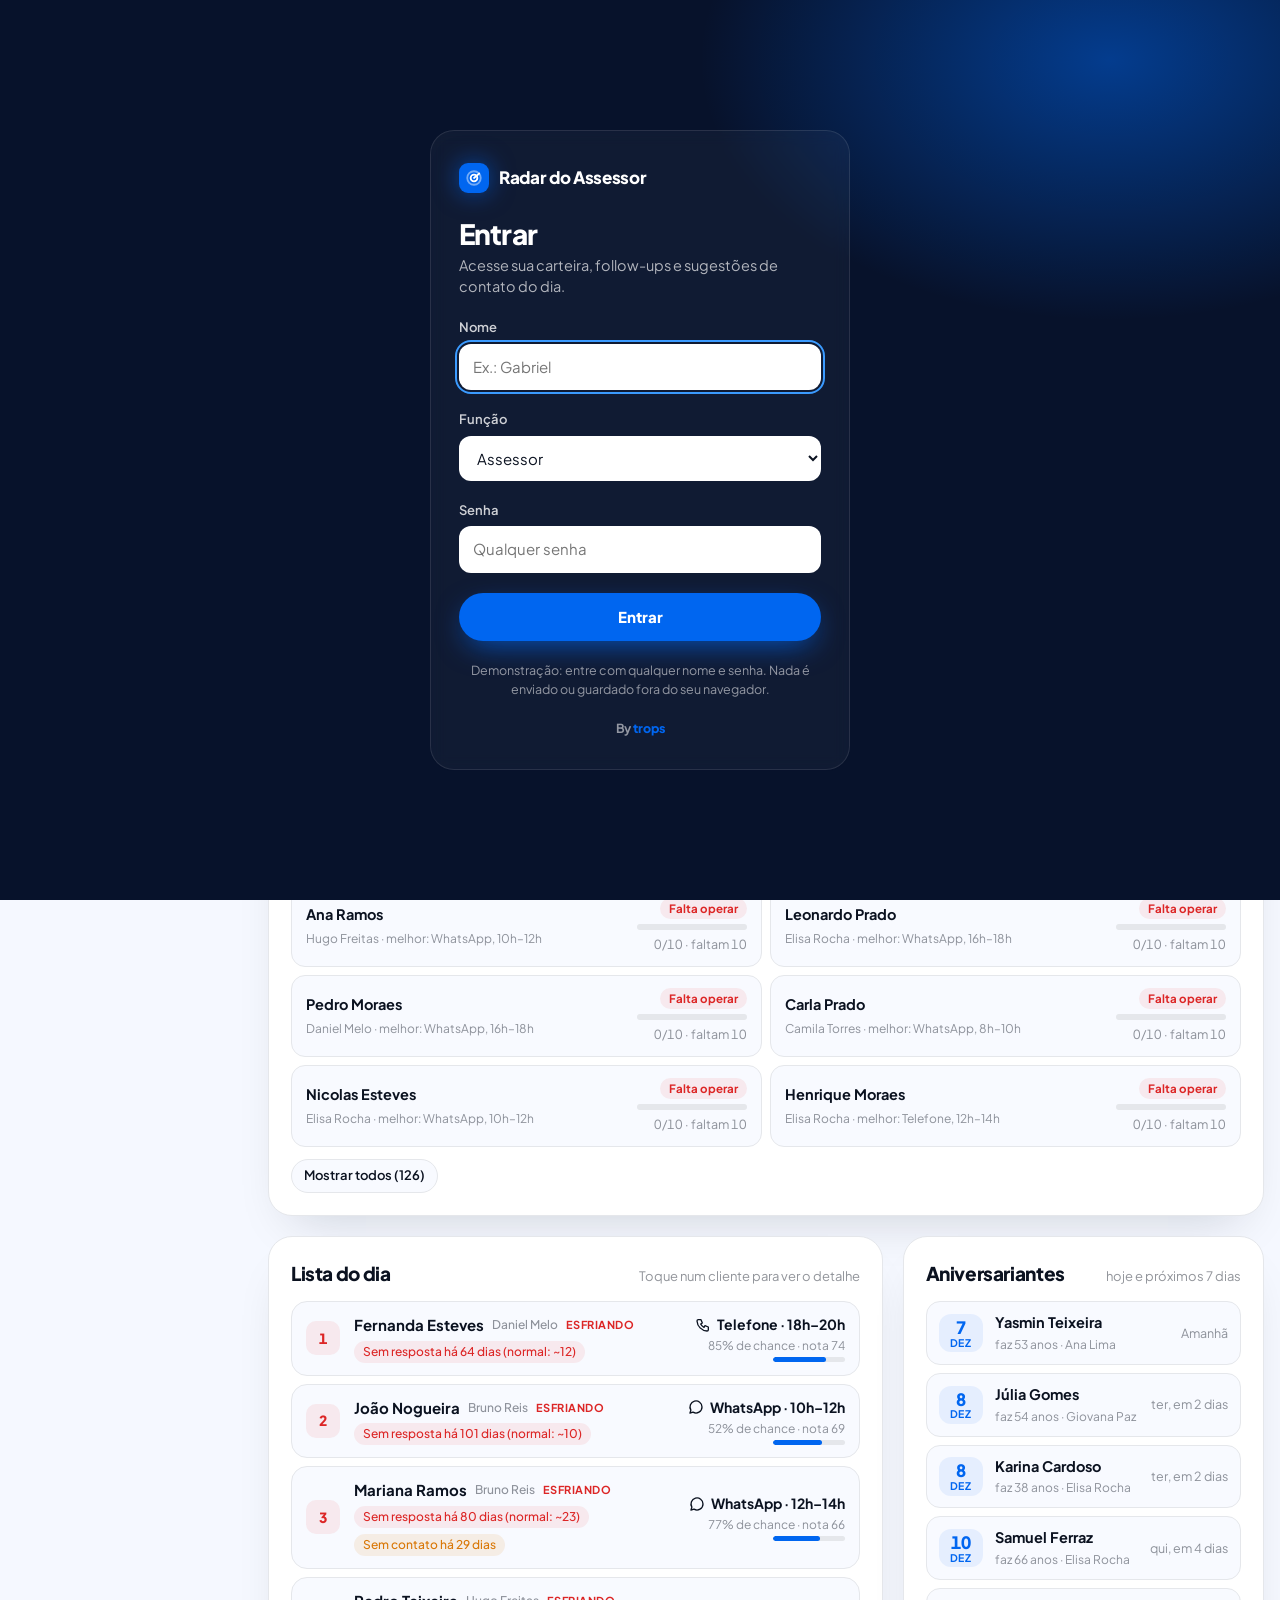
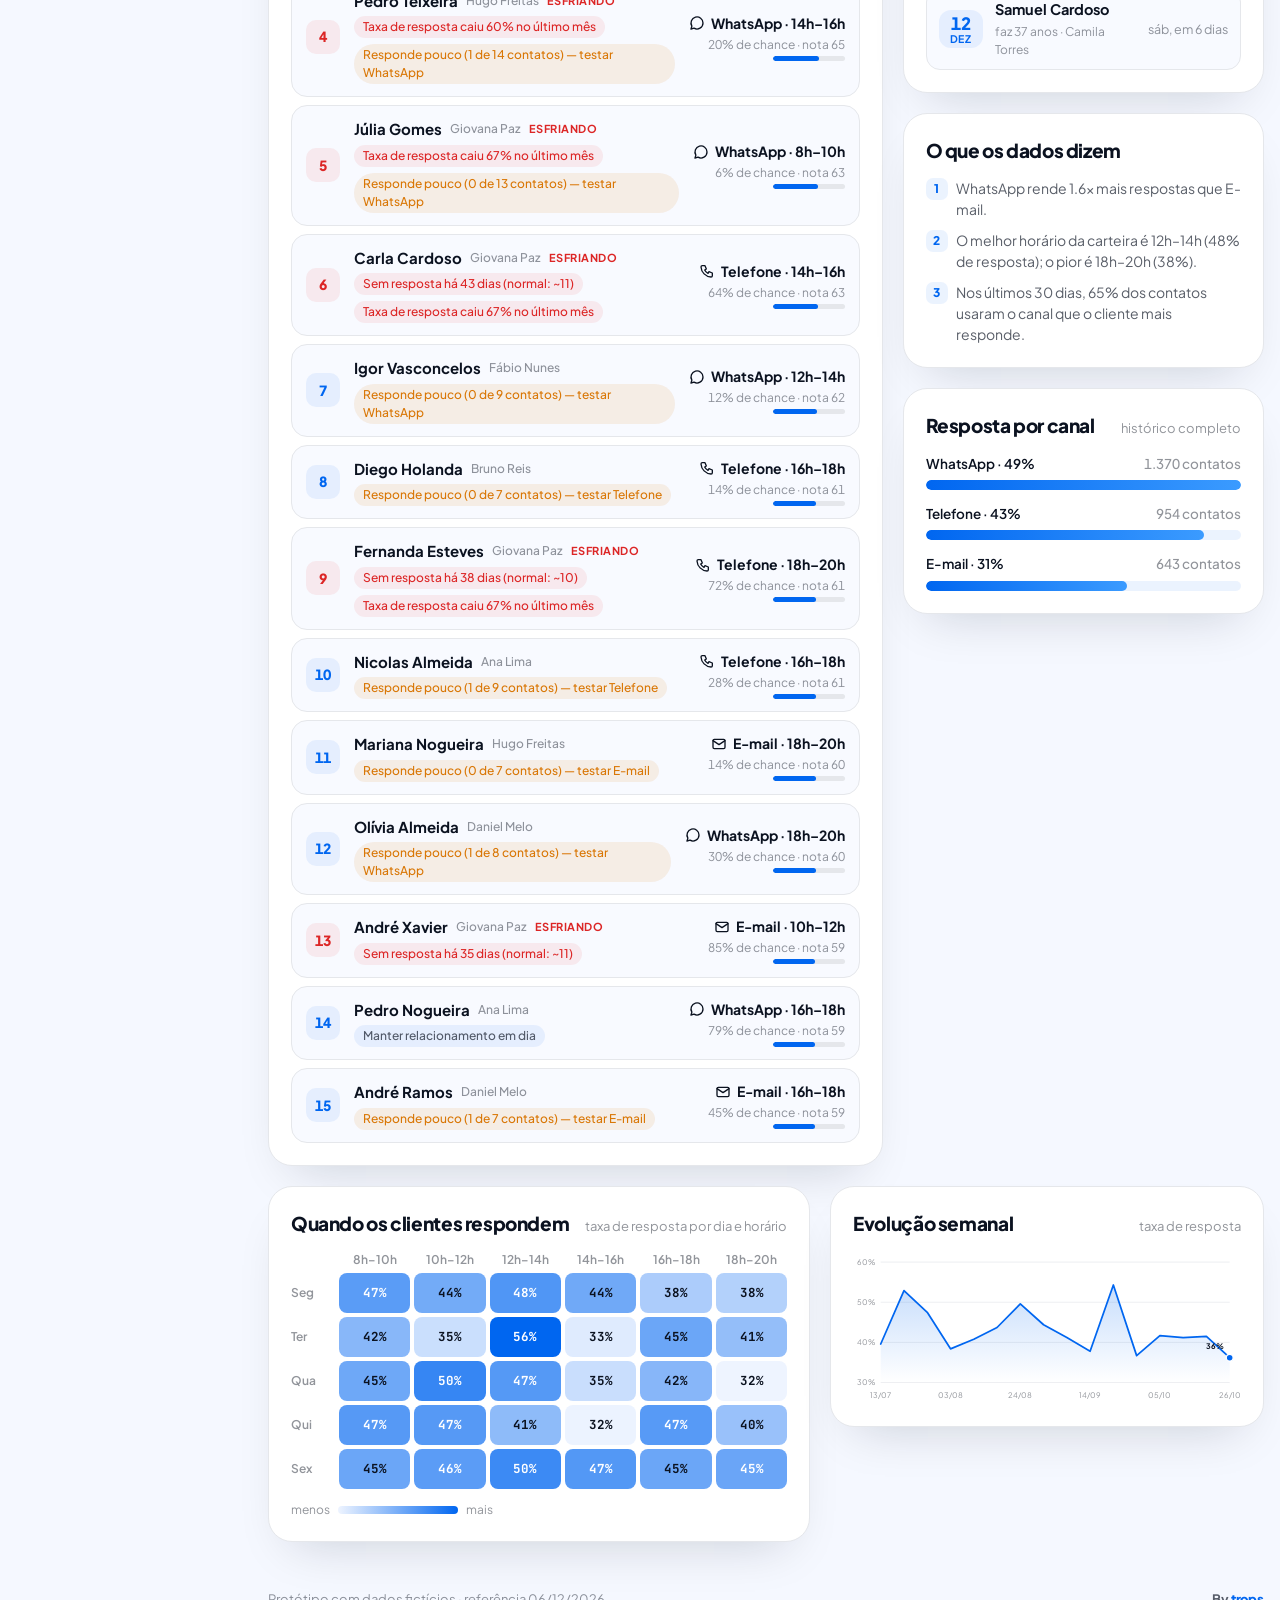
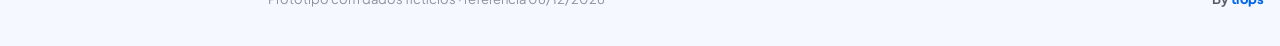
==== commit e4d28bd6: "Radar: menu lateral e tela de entrada com perfil do assessor Co-Authored-By: Claude Opus 5.5 <norepl" ====
--- a/radar/index.html
+++ b/radar/index.html
@@ -297,18 +297,105 @@
   .select-wrap { flex: 1; } .select-wrap select { flex: 1; }
   .sino span { display: none; }
 }
+/* ---------- Menu lateral ---------- */
+:root { --menu-w: 252px; }
+.sidebar { position: fixed; top: 0; bottom: 0; left: 0; width: var(--menu-w); z-index: 15; background: var(--hero); color: #FFFFFF;
+  display: flex; flex-direction: column; gap: 22px; border-right: 1px solid rgba(255,255,255,0.06);
+  padding: calc(18px + env(safe-area-inset-top, 0px)) 14px calc(16px + env(safe-area-inset-bottom, 0px)) max(14px, env(safe-area-inset-left, 0px)); overflow-y: auto; }
+.sidebar .brand { padding: 4px 8px 0; }
+.sidebar .chip-ficticio { align-self: flex-start; margin: -10px 0 0 48px; font-size: 11px; padding: 2px 8px; }
+.nav { display: grid; gap: 2px; }
+.nav-tit { font-size: 11px; font-weight: 700; letter-spacing: 0.08em; text-transform: uppercase; color: rgba(255,255,255,0.4); padding: 0 10px 6px; }
+.nav a, .nav button { display: flex; align-items: center; gap: 12px; padding: 10px; border-radius: 12px; color: rgba(255,255,255,0.72);
+  text-decoration: none; font-weight: 600; font-size: 14px; border: 0; background: transparent; cursor: pointer; width: 100%; text-align: left; font-family: inherit; }
+.nav a:hover, .nav button:hover { background: rgba(255,255,255,0.06); color: #FFFFFF; }
+.nav a.ativo { background: rgba(0,102,240,0.22); color: #FFFFFF; box-shadow: inset 0 0 0 1px rgba(59,155,255,0.35); }
+.nav svg { width: 18px; height: 18px; flex: none; opacity: 0.9; }
+.nav .cont-nav { margin-left: auto; font-size: 11.5px; font-weight: 700; background: #EF4444; color: #FFFFFF; border-radius: 999px; padding: 1px 8px; font-family: var(--mono); }
+.nav .cont-nav.calmo { background: rgba(255,255,255,0.14); }
+.perfil { margin-top: auto; display: grid; gap: 10px; background: rgba(255,255,255,0.05); border: 1px solid rgba(255,255,255,0.08); border-radius: 16px; padding: 12px; }
+.perfil-top { display: flex; align-items: center; gap: 10px; min-width: 0; }
+.avatar { position: relative; width: 38px; height: 38px; border-radius: 12px; background: linear-gradient(135deg, var(--blue), #3B9BFF); display: grid; place-items: center; font-weight: 800; font-size: 14px; flex: none; }
+.avatar::after { content: ""; position: absolute; right: -3px; bottom: -3px; width: 12px; height: 12px; border-radius: 50%; background: var(--status, #22C55E); border: 2px solid var(--hero); }
+.perfil-nome { display: grid; min-width: 0; line-height: 1.25; }
+.perfil-nome b { font-size: 14px; white-space: nowrap; overflow: hidden; text-overflow: ellipsis; }
+.perfil-nome span { font-size: 12px; color: rgba(255,255,255,0.55); }
+.perfil-acoes { display: flex; gap: 6px; }
+.status-bt { flex: 1; display: inline-flex; align-items: center; gap: 7px; border: 1px solid rgba(255,255,255,0.12); background: transparent; color: #FFFFFF; border-radius: 999px; padding: 5px 10px; font-size: 12.5px; font-weight: 600; cursor: pointer; font-family: inherit; }
+.status-bt i { width: 8px; height: 8px; border-radius: 50%; background: var(--status, #22C55E); box-shadow: 0 0 8px var(--status, #22C55E); }
+.sair-bt { border: 1px solid rgba(255,255,255,0.12); background: transparent; color: rgba(255,255,255,0.7); border-radius: 999px; padding: 5px 10px; font-size: 12.5px; font-weight: 600; cursor: pointer; font-family: inherit; }
+.sair-bt:hover, .status-bt:hover { background: rgba(255,255,255,0.08); }
+.sidebar .bytrops { padding: 0 8px; color: rgba(255,255,255,0.55); font-size: 12.5px; }
+.app { margin-left: var(--menu-w); min-width: 0; }
+.menu-bt { display: none; border: 1px solid rgba(255,255,255,0.18); background: rgba(255,255,255,0.06); color: #FFFFFF; border-radius: 10px; width: 38px; height: 38px; place-items: center; cursor: pointer; }
+.topbar .brand { display: none; }
+.saudacao { font-size: 14px; color: var(--hero-ink-2); font-weight: 500; }
+.saudacao b { color: #FFFFFF; }
+.scrim-menu { position: fixed; inset: 0; background: rgba(7,18,43,0.5); z-index: 14; }
+#visao-geral, #carteira-profit, #lista-do-dia, #sec-aniversarios, #analises { scroll-margin-top: 80px; }
+@media (max-width: 1100px) {
+  .sidebar { transform: translateX(-100%); transition: transform .22s ease; box-shadow: 24px 0 48px rgba(0,0,0,0.3); }
+  body.menu-aberto .sidebar { transform: none; }
+  .app { margin-left: 0; }
+  .menu-bt { display: grid; }
+  .topbar .brand { display: flex; }
+  .saudacao { display: none; }
+}
+
+/* ---------- Login (demonstração) ---------- */
+.login { position: fixed; inset: 0; z-index: 40; background: var(--hero); color: #FFFFFF; display: grid; place-items: center; overflow-y: auto;
+  padding: calc(24px + env(safe-area-inset-top, 0px)) max(16px, env(safe-area-inset-right, 0px)) calc(24px + env(safe-area-inset-bottom, 0px)) max(16px, env(safe-area-inset-left, 0px)); }
+.login::before { content: ""; position: absolute; width: 820px; height: 520px; right: -240px; top: -200px; background: radial-gradient(closest-side, rgba(0,102,240,0.5), transparent); pointer-events: none; }
+.login-caixa { position: relative; width: min(420px, 100%); background: rgba(255,255,255,0.04); border: 1px solid rgba(255,255,255,0.1); border-radius: 24px; padding: 32px 28px; display: grid; gap: 20px; backdrop-filter: blur(8px); }
+.login h2 { font-size: 28px; font-weight: 800; letter-spacing: -0.03em; }
+.login p { margin: 0; color: rgba(255,255,255,0.68); font-size: 14.5px; }
+.campo { display: grid; gap: 6px; }
+.campo label { font-size: 13px; font-weight: 600; color: rgba(255,255,255,0.8); }
+.campo input, .campo select { font: inherit; font-size: 15px; color: #0B1220; background: #FFFFFF; border: 0; border-radius: 12px; padding: 12px 14px; width: 100%; }
+.login-bt { border: 0; background: var(--blue); color: #FFFFFF; border-radius: 999px; padding: 13px 18px; font-weight: 800; font-size: 15px; cursor: pointer; font-family: inherit; box-shadow: 0 10px 30px -8px rgba(0,102,240,0.8); }
+.login-bt:hover { filter: brightness(1.08); }
+.login-aviso { font-size: 12.5px; color: rgba(255,255,255,0.55); text-align: center; }
+.login-erro { font-size: 13px; color: #FCA5A5; }
+.login .bytrops { color: rgba(255,255,255,0.55); text-align: center; font-size: 12.5px; }
+
 @media (prefers-reduced-motion: reduce) { * { transition: none !important; } }
 </style>
 
+<nav class="sidebar" id="sidebar" aria-label="Menu principal">
+  <div class="brand">
+    <span class="brand-mark" aria-hidden="true">
+      <svg width="18" height="18" viewBox="0 0 24 24" fill="none" stroke="#FFFFFF" stroke-width="2.4" stroke-linecap="round"><circle cx="12" cy="12" r="9" opacity=".45"/><circle cx="12" cy="12" r="4.5"/><path d="M12 12 19 6"/></svg>
+    </span>
+    Radar do Assessor
+  </div>
+  <span class="chip-ficticio">Dados fictícios</span>
+  <div class="nav">
+    <div class="nav-tit">Painel</div>
+    <a href="#visao-geral" data-nav="visao-geral"><svg viewBox="0 0 24 24" fill="none" stroke="currentColor" stroke-width="2" stroke-linecap="round" stroke-linejoin="round"><rect x="3" y="3" width="7" height="9" rx="1.5"/><rect x="14" y="3" width="7" height="5" rx="1.5"/><rect x="14" y="12" width="7" height="9" rx="1.5"/><rect x="3" y="16" width="7" height="5" rx="1.5"/></svg>Visão geral</a>
+    <a href="#carteira-profit" data-nav="carteira-profit"><svg viewBox="0 0 24 24" fill="none" stroke="currentColor" stroke-width="2" stroke-linecap="round" stroke-linejoin="round"><path d="M3 3v18h18"/><path d="m7 15 4-4 3 3 5-6"/></svg>Carteira Profit</a>
+    <a href="#lista-do-dia" data-nav="lista-do-dia"><svg viewBox="0 0 24 24" fill="none" stroke="currentColor" stroke-width="2" stroke-linecap="round" stroke-linejoin="round"><path d="M9 6h11M9 12h11M9 18h11"/><path d="m3 6 1 1 2-2M3 12l1 1 2-2M3 18l1 1 2-2"/></svg>Lista do dia</a>
+    <button type="button" id="nav-followups"><svg viewBox="0 0 24 24" fill="none" stroke="currentColor" stroke-width="2" stroke-linecap="round" stroke-linejoin="round"><path d="M6 8a6 6 0 1 1 12 0c0 7 3 9 3 9H3s3-2 3-9"/><path d="M10.3 21a1.94 1.94 0 0 0 3.4 0"/></svg>Follow-ups<b class="cont-nav" id="nav-badge" hidden>0</b></button>
+    <a href="#sec-aniversarios" data-nav="sec-aniversarios"><svg viewBox="0 0 24 24" fill="none" stroke="currentColor" stroke-width="2" stroke-linecap="round" stroke-linejoin="round"><path d="M4 21h16v-8a2 2 0 0 0-2-2H6a2 2 0 0 0-2 2z"/><path d="M4 16c2 0 2 1.5 4 1.5s2-1.5 4-1.5 2 1.5 4 1.5 2-1.5 4-1.5"/><path d="M12 11V8"/></svg>Aniversariantes</a>
+    <a href="#analises" data-nav="analises"><svg viewBox="0 0 24 24" fill="none" stroke="currentColor" stroke-width="2" stroke-linecap="round" stroke-linejoin="round"><circle cx="12" cy="12" r="9"/><path d="M12 7v5l3 2"/></svg>Horários e análises</a>
+  </div>
+  <div class="perfil" id="perfil"></div>
+  <span class="bytrops">By <b>trops</b></span>
+</nav>
+<div class="scrim-menu" id="scrim-menu" hidden></div>
+
+<div class="app">
 <header class="topbar">
   <div class="wrap">
+    <button class="menu-bt" id="menu-bt" type="button" aria-label="Abrir menu" aria-controls="sidebar" aria-expanded="false">
+      <svg width="20" height="20" viewBox="0 0 24 24" fill="none" stroke="currentColor" stroke-width="2.2" stroke-linecap="round"><path d="M4 7h16M4 12h16M4 17h16"/></svg>
+    </button>
     <div class="brand">
       <span class="brand-mark" aria-hidden="true">
         <svg width="18" height="18" viewBox="0 0 24 24" fill="none" stroke="#FFFFFF" stroke-width="2.4" stroke-linecap="round"><circle cx="12" cy="12" r="9" opacity=".45"/><circle cx="12" cy="12" r="4.5"/><path d="M12 12 19 6"/></svg>
       </span>
       Radar do Assessor
     </div>
-    <span class="chip-ficticio">Dados fictícios</span>
+    <span class="saudacao" id="saudacao"></span>
     <span class="spacer"></span>
     <label class="select-wrap" for="assessor">Carteira
       <select id="assessor"></select>
@@ -321,7 +408,7 @@
   </div>
 </header>
 
-<section class="hero">
+<section class="hero" id="visao-geral">
   <div class="wrap">
     <div>
       <div class="eyebrow" id="data-hoje"></div>
@@ -344,7 +431,7 @@
     </section>
 
     <div class="grid-top">
-      <section class="card">
+      <section class="card" id="lista-do-dia">
         <div class="card-head">
           <h2>Lista do dia</h2>
           <span class="sub">Toque num cliente para ver o detalhe</span>
@@ -352,7 +439,7 @@
         <div class="lista" id="lista"></div>
       </section>
       <div class="side">
-        <section class="card">
+        <section class="card" id="sec-aniversarios">
           <div class="card-head"><h2>Aniversariantes</h2><span class="sub">hoje e próximos 7 dias</span></div>
           <div class="aniv-lista" id="aniversarios"></div>
         </section>
@@ -367,7 +454,7 @@
       </div>
     </div>
 
-    <div class="grid-bottom">
+    <div class="grid-bottom" id="analises">
       <section class="card">
         <div class="card-head"><h2>Quando os clientes respondem</h2><span class="sub">taxa de resposta por dia e horário</span></div>
         <div class="heat-scroll"><div class="heat" id="calor"></div></div>
@@ -387,12 +474,48 @@
     <span class="bytrops">By <b>trops</b></span>
   </div>
 </footer>
+</div>
+
+<div class="login" id="login" hidden>
+  <form class="login-caixa" id="login-form" novalidate>
+    <div class="brand">
+      <span class="brand-mark" aria-hidden="true">
+        <svg width="18" height="18" viewBox="0 0 24 24" fill="none" stroke="#FFFFFF" stroke-width="2.4" stroke-linecap="round"><circle cx="12" cy="12" r="9" opacity=".45"/><circle cx="12" cy="12" r="4.5"/><path d="M12 12 19 6"/></svg>
+      </span>
+      Radar do Assessor
+    </div>
+    <div>
+      <h2>Entrar</h2>
+      <p>Acesse sua carteira, follow-ups e sugestões de contato do dia.</p>
+    </div>
+    <div class="campo">
+      <label for="login-nome">Nome</label>
+      <input id="login-nome" name="nome" type="text" autocomplete="name" placeholder="Ex.: Gabriel" required>
+    </div>
+    <div class="campo">
+      <label for="login-cargo">Função</label>
+      <select id="login-cargo" name="cargo">
+        <option>Assessor</option>
+        <option>Inside Sales</option>
+        <option>Gestor</option>
+      </select>
+    </div>
+    <div class="campo">
+      <label for="login-senha">Senha</label>
+      <input id="login-senha" name="senha" type="password" autocomplete="current-password" placeholder="Qualquer senha">
+    </div>
+    <span class="login-erro" id="login-erro" hidden>Digite seu nome para entrar.</span>
+    <button class="login-bt" type="submit">Entrar</button>
+    <span class="login-aviso">Demonstração: entre com qualquer nome e senha. Nada é enviado ou guardado fora do seu navegador.</span>
+    <span class="bytrops">By <b>trops</b></span>
+  </form>
+</div>
 
 <div class="scrim" id="scrim" hidden></div>
 <aside class="drawer" id="drawer" hidden aria-modal="true" role="dialog" aria-labelledby="d-nome"></aside>
 <div class="toasts" id="toasts" aria-live="polite"></div>
 
-<script id="dados" type="application/json">{"gerado_em": "01/11/2026 12:23", "referencia": "30/10/2026", "assessores": ["Todos", "Ana Lima", "Bruno Reis", "Camila Torres", "Daniel Melo", "Elisa Rocha", "Fábio Nunes", "Giovana Paz", "Hugo Freitas"], "visoes": {"Todos": {"kpis": {"taxa_30d": 0.402, "taxa_30d_anterior": 0.431, "contatos_30d": 619, "clientes": 200, "esfriando": 31, "melhor_faixa": "12h–14h"}, "calor": {"dias": ["Seg", "Ter", "Qua", "Qui", "Sex"], "faixas": ["8h–10h", "10h–12h", "12h–14h", "14h–16h", "16h–18h", "18h–20h"], "matriz": [[0.465, 0.44, 0.475, 0.443, 0.383, 0.376], [0.419, 0.352, 0.556, 0.331, 0.448, 0.407], [0.445, 0.502, 0.47, 0.353, 0.42, 0.316], [0.469, 0.469, 0.413, 0.318, 0.468, 0.402], [0.448, 0.464, 0.495, 0.472, 0.448, 0.449]]}, "canais": [{"canal": "WhatsApp", "taxa": 0.485, "contatos": 1370}, {"canal": "Telefone", "taxa": 0.428, "contatos": 954}, {"canal": "E-mail", "taxa": 0.309, "contatos": 643}], "evolucao": [{"semana": "13/07", "taxa": 0.396, "contatos": 159}, {"semana": "20/07", "taxa": 0.529, "contatos": 138}, {"semana": "27/07", "taxa": 0.475, "contatos": 139}, {"semana": "03/08", "taxa": 0.384, "contatos": 138}, {"semana": "10/08", "taxa": 0.408, "contatos": 142}, {"semana": "17/08", "taxa": 0.437, "contatos": 142}, {"semana": "24/08", "taxa": 0.496, "contatos": 129}, {"semana": "31/08", "taxa": 0.444, "contatos": 142}, {"semana": "07/09", "taxa": 0.412, "contatos": 136}, {"semana": "14/09", "taxa": 0.378, "contatos": 135}, {"semana": "21/09", "taxa": 0.543, "contatos": 140}, {"semana": "28/09", "taxa": 0.367, "contatos": 147}, {"semana": "05/10", "taxa": 0.417, "contatos": 151}, {"semana": "12/10", "taxa": 0.412, "contatos": 131}, {"semana": "19/10", "taxa": 0.415, "contatos": 147}, {"semana": "26/10", "taxa": 0.362, "contatos": 130}], "insights": ["WhatsApp rende 1.6x mais respostas que E-mail.", "O melhor horário da carteira é 12h–14h (48% de resposta); o pior é 18h–20h (38%).", "Nos últimos 30 dias, 65% dos contatos usaram o canal que o cliente mais responde."], "lista_do_dia": [{"cliente_id": "C-0044", "cliente": "Fernanda Esteves", "assessor": "Daniel Melo", "contatos": 13, "taxa_resposta": 0.508, "ritmo_dias": 12, "dias_sem_resposta": 64, "dias_sem_contato": 8, "esfriando": true, "situacao": "esfriando", "melhor_canal": "Telefone", "melhor_faixa": "18h–20h", "chance_na_janela": 0.85, "nota": 74, "motivos": ["Sem resposta há 64 dias (normal: ~12)"], "tem_profit": true, "minicontratos_mes": 12, "status_profit": "isento", "faltam_isencao": 0, "aniversario": "2027-10-22", "dias_ate_aniversario": 357, "idade_no_aniversario": 24}, {"cliente_id": "C-0174", "cliente": "João Nogueira", "assessor": "Bruno Reis", "contatos": 10, "taxa_resposta": 0.343, "ritmo_dias": 10, "dias_sem_resposta": 101, "dias_sem_contato": 8, "esfriando": true, "situacao": "esfriando", "melhor_canal": "WhatsApp", "melhor_faixa": "10h–12h", "chance_na_janela": 0.518, "nota": 69, "motivos": ["Sem resposta há 101 dias (normal: ~10)"], "tem_profit": true, "minicontratos_mes": 30, "status_profit": "isento", "faltam_isencao": 0, "aniversario": "2027-10-25", "dias_ate_aniversario": 360, "idade_no_aniversario": 50}, {"cliente_id": "C-0095", "cliente": "Mariana Ramos", "assessor": "Bruno Reis", "contatos": 7, "taxa_resposta": 0.429, "ritmo_dias": 23, "dias_sem_resposta": 80, "dias_sem_contato": 29, "esfriando": true, "situacao": "esfriando", "melhor_canal": "WhatsApp", "melhor_faixa": "12h–14h", "chance_na_janela": 0.766, "nota": 66, "motivos": ["Sem resposta há 80 dias (normal: ~23)", "Sem contato há 29 dias"], "tem_profit": true, "minicontratos_mes": 12, "status_profit": "isento", "faltam_isencao": 0, "aniversario": "2027-03-02", "dias_ate_aniversario": 123, "idade_no_aniversario": 59}, {"cliente_id": "C-0082", "cliente": "Pedro Teixeira", "assessor": "Hugo Freitas", "contatos": 14, "taxa_resposta": 0.165, "ritmo_dias": 30, "dias_sem_resposta": 146, "dias_sem_contato": 7, "esfriando": true, "situacao": "esfriando", "melhor_canal": "WhatsApp", "melhor_faixa": "14h–16h", "chance_na_janela": 0.199, "nota": 65, "motivos": ["Taxa de resposta caiu 60% no último mês", "Responde pouco (1 de 14 contatos) — testar WhatsApp"], "tem_profit": true, "minicontratos_mes": 0, "status_profit": "sem_operar", "faltam_isencao": 10, "aniversario": "2027-09-04", "dias_ate_aniversario": 309, "idade_no_aniversario": 50}, {"cliente_id": "C-0028", "cliente": "Júlia Gomes", "assessor": "Giovana Paz", "contatos": 13, "taxa_resposta": 0.119, "ritmo_dias": 30, "dias_sem_resposta": 999, "dias_sem_contato": 0, "esfriando": true, "situacao": "esfriando", "melhor_canal": "WhatsApp", "melhor_faixa": "8h–10h", "chance_na_janela": 0.06, "nota": 63, "motivos": ["Taxa de resposta caiu 67% no último mês", "Responde pouco (0 de 13 contatos) — testar WhatsApp"], "tem_profit": false, "minicontratos_mes": 0, "status_profit": "sem_profit", "faltam_isencao": 0, "aniversario": "2026-12-08", "dias_ate_aniversario": 39, "idade_no_aniversario": 54}, {"cliente_id": "C-0033", "cliente": "Carla Cardoso", "assessor": "Giovana Paz", "contatos": 23, "taxa_resposta": 0.398, "ritmo_dias": 11, "dias_sem_resposta": 43, "dias_sem_contato": 2, "esfriando": true, "situacao": "esfriando", "melhor_canal": "Telefone", "melhor_faixa": "14h–16h", "chance_na_janela": 0.644, "nota": 63, "motivos": ["Sem resposta há 43 dias (normal: ~11)", "Taxa de resposta caiu 67% no último mês"], "tem_profit": false, "minicontratos_mes": 0, "status_profit": "sem_profit", "faltam_isencao": 0, "aniversario": "2027-06-26", "dias_ate_aniversario": 239, "idade_no_aniversario": 58}, {"cliente_id": "C-0060", "cliente": "Igor Vasconcelos", "assessor": "Fábio Nunes", "contatos": 9, "taxa_resposta": 0.153, "ritmo_dias": 30, "dias_sem_resposta": 999, "dias_sem_contato": 6, "esfriando": false, "situacao": "responde_pouco", "melhor_canal": "WhatsApp", "melhor_faixa": "12h–14h", "chance_na_janela": 0.122, "nota": 62, "motivos": ["Responde pouco (0 de 9 contatos) — testar WhatsApp"], "tem_profit": true, "minicontratos_mes": 0, "status_profit": "sem_operar", "faltam_isencao": 10, "aniversario": "2027-04-22", "dias_ate_aniversario": 174, "idade_no_aniversario": 49}, {"cliente_id": "C-0018", "cliente": "Diego Holanda", "assessor": "Bruno Reis", "contatos": 7, "taxa_resposta": 0.179, "ritmo_dias": 30, "dias_sem_resposta": 999, "dias_sem_contato": 3, "esfriando": false, "situacao": "responde_pouco", "melhor_canal": "Telefone", "melhor_faixa": "16h–18h", "chance_na_janela": 0.143, "nota": 61, "motivos": ["Responde pouco (0 de 7 contatos) — testar Telefone"], "tem_profit": true, "minicontratos_mes": 0, "status_profit": "sem_operar", "faltam_isencao": 10, "aniversario": "2027-10-17", "dias_ate_aniversario": 352, "idade_no_aniversario": 30}, {"cliente_id": "C-0134", "cliente": "Fernanda Esteves", "assessor": "Giovana Paz", "contatos": 20, "taxa_resposta": 0.526, "ritmo_dias": 10, "dias_sem_resposta": 38, "dias_sem_contato": 1, "esfriando": true, "situacao": "esfriando", "melhor_canal": "Telefone", "melhor_faixa": "18h–20h", "chance_na_janela": 0.716, "nota": 61, "motivos": ["Sem resposta há 38 dias (normal: ~10)", "Taxa de resposta caiu 67% no último mês"], "tem_profit": true, "minicontratos_mes": 0, "status_profit": "sem_operar", "faltam_isencao": 10, "aniversario": "2026-11-11", "dias_ate_aniversario": 12, "idade_no_aniversario": 54}, {"cliente_id": "C-0137", "cliente": "Nicolas Almeida", "assessor": "Ana Lima", "contatos": 9, "taxa_resposta": 0.225, "ritmo_dias": 30, "dias_sem_resposta": 125, "dias_sem_contato": 14, "esfriando": false, "situacao": "responde_pouco", "melhor_canal": "Telefone", "melhor_faixa": "16h–18h", "chance_na_janela": 0.285, "nota": 61, "motivos": ["Responde pouco (1 de 9 contatos) — testar Telefone"], "tem_profit": false, "minicontratos_mes": 0, "status_profit": "sem_profit", "faltam_isencao": 0, "aniversario": "2026-11-25", "dias_ate_aniversario": 26, "idade_no_aniversario": 33}, {"cliente_id": "C-0170", "cliente": "Mariana Nogueira", "assessor": "Hugo Freitas", "contatos": 7, "taxa_resposta": 0.179, "ritmo_dias": 30, "dias_sem_resposta": 999, "dias_sem_contato": 10, "esfriando": false, "situacao": "responde_pouco", "melhor_canal": "E-mail", "melhor_faixa": "18h–20h", "chance_na_janela": 0.143, "nota": 60, "motivos": ["Responde pouco (0 de 7 contatos) — testar E-mail"], "tem_profit": true, "minicontratos_mes": 30, "status_profit": "isento", "faltam_isencao": 0, "aniversario": "2027-08-15", "dias_ate_aniversario": 289, "idade_no_aniversario": 52}, {"cliente_id": "C-0047", "cliente": "Olívia Almeida", "assessor": "Daniel Melo", "contatos": 8, "taxa_resposta": 0.242, "ritmo_dias": 30, "dias_sem_resposta": 143, "dias_sem_contato": 1, "esfriando": false, "situacao": "responde_pouco", "melhor_canal": "WhatsApp", "melhor_faixa": "18h–20h", "chance_na_janela": 0.296, "nota": 60, "motivos": ["Responde pouco (1 de 8 contatos) — testar WhatsApp"], "tem_profit": true, "minicontratos_mes": 150, "status_profit": "isento", "faltam_isencao": 0, "aniversario": "2027-07-06", "dias_ate_aniversario": 249, "idade_no_aniversario": 69}, {"cliente_id": "C-0115", "cliente": "André Xavier", "assessor": "Giovana Paz", "contatos": 14, "taxa_resposta": 0.692, "ritmo_dias": 11, "dias_sem_resposta": 35, "dias_sem_contato": 10, "esfriando": true, "situacao": "esfriando", "melhor_canal": "E-mail", "melhor_faixa": "10h–12h", "chance_na_janela": 0.85, "nota": 59, "motivos": ["Sem resposta há 35 dias (normal: ~11)"], "tem_profit": true, "minicontratos_mes": 20, "status_profit": "isento", "faltam_isencao": 0, "aniversario": "2026-12-29", "dias_ate_aniversario": 60, "idade_no_aniversario": 41}, {"cliente_id": "C-0140", "cliente": "Pedro Nogueira", "assessor": "Ana Lima", "contatos": 12, "taxa_resposta": 0.597, "ritmo_dias": 14, "dias_sem_resposta": 41, "dias_sem_contato": 16, "esfriando": false, "situacao": "manter", "melhor_canal": "WhatsApp", "melhor_faixa": "16h–18h", "chance_na_janela": 0.793, "nota": 59, "motivos": ["Manter relacionamento em dia"], "tem_profit": false, "minicontratos_mes": 0, "status_profit": "sem_profit", "faltam_isencao": 0, "aniversario": "2027-03-15", "dias_ate_aniversario": 136, "idade_no_aniversario": 62}, {"cliente_id": "C-0045", "cliente": "André Ramos", "assessor": "Daniel Melo", "contatos": 7, "taxa_resposta": 0.262, "ritmo_dias": 30, "dias_sem_resposta": 128, "dias_sem_contato": 3, "esfriando": false, "situacao": "responde_pouco", "melhor_canal": "E-mail", "melhor_faixa": "16h–18h", "chance_na_janela": 0.445, "nota": 59, "motivos": ["Responde pouco (1 de 7 contatos) — testar E-mail"], "tem_profit": true, "minicontratos_mes": 4, "status_profit": "abaixo", "faltam_isencao": 6, "aniversario": "2027-03-29", "dias_ate_aniversario": 150, "idade_no_aniversario": 38}]}, "Ana Lima": {"kpis": {"taxa_30d": 0.393, "taxa_30d_anterior": 0.5, "contatos_30d": 89, "clientes": 24, "esfriando": 6, "melhor_faixa": "10h–12h"}, "calor": {"dias": ["Seg", "Ter", "Qua", "Qui", "Sex"], "faixas": ["8h–10h", "10h–12h", "12h–14h", "14h–16h", "16h–18h", "18h–20h"], "matriz": [[0.511, 0.481, 0.524, 0.55, 0.463, 0.486], [0.418, 0.649, 0.572, 0.32, 0.654, 0.296], [0.465, 0.604, 0.403, 0.453, 0.221, 0.418], [0.372, 0.572, 0.304, 0.403, 0.572, 0.378], [0.536, 0.465, 0.527, 0.614, 0.459, 0.602]]}, "canais": [{"canal": "WhatsApp", "taxa": 0.512, "contatos": 172}, {"canal": "Telefone", "taxa": 0.561, "contatos": 139}, {"canal": "E-mail", "taxa": 0.337, "contatos": 98}], "evolucao": [{"semana": "13/07", "taxa": 0.316, "contatos": 19}, {"semana": "20/07", "taxa": 0.684, "contatos": 19}, {"semana": "27/07", "taxa": 0.65, "contatos": 20}, {"semana": "03/08", "taxa": 0.389, "contatos": 18}, {"semana": "10/08", "taxa": 0.667, "contatos": 18}, {"semana": "17/08", "taxa": 0.556, "contatos": 18}, {"semana": "24/08", "taxa": 0.619, "contatos": 21}, {"semana": "31/08", "taxa": 0.571, "contatos": 21}, {"semana": "07/09", "taxa": 0.5, "contatos": 18}, {"semana": "14/09", "taxa": 0.45, "contatos": 20}, {"semana": "21/09", "taxa": 0.533, "contatos": 15}, {"semana": "28/09", "taxa": 0.417, "contatos": 24}, {"semana": "05/10", "taxa": 0.35, "contatos": 20}, {"semana": "12/10", "taxa": 0.35, "contatos": 20}, {"semana": "19/10", "taxa": 0.35, "contatos": 20}, {"semana": "26/10", "taxa": 0.526, "contatos": 19}], "insights": ["Telefone rende 1.7x mais respostas que E-mail.", "O melhor horário da carteira é 10h–12h (56% de resposta); o pior é 18h–20h (43%).", "Nos últimos 30 dias, 64% dos contatos usaram o canal que o cliente mais responde."], "lista_do_dia": [{"cliente_id": "C-0137", "cliente": "Nicolas Almeida", "assessor": "Ana Lima", "contatos": 9, "taxa_resposta": 0.225, "ritmo_dias": 30, "dias_sem_resposta": 125, "dias_sem_contato": 14, "esfriando": false, "situacao": "responde_pouco", "melhor_canal": "Telefone", "melhor_faixa": "16h–18h", "chance_na_janela": 0.285, "nota": 61, "motivos": ["Responde pouco (1 de 9 contatos) — testar Telefone"], "tem_profit": false, "minicontratos_mes": 0, "status_profit": "sem_profit", "faltam_isencao": 0, "aniversario": "2026-11-25", "dias_ate_aniversario": 26, "idade_no_aniversario": 33}, {"cliente_id": "C-0140", "cliente": "Pedro Nogueira", "assessor": "Ana Lima", "contatos": 12, "taxa_resposta": 0.597, "ritmo_dias": 14, "dias_sem_resposta": 41, "dias_sem_contato": 16, "esfriando": false, "situacao": "manter", "melhor_canal": "WhatsApp", "melhor_faixa": "16h–18h", "chance_na_janela": 0.793, "nota": 59, "motivos": ["Manter relacionamento em dia"], "tem_profit": false, "minicontratos_mes": 0, "status_profit": "sem_profit", "faltam_isencao": 0, "aniversario": "2027-03-15", "dias_ate_aniversario": 136, "idade_no_aniversario": 62}, {"cliente_id": "C-0126", "cliente": "Isabela Duarte", "assessor": "Ana Lima", "contatos": 9, "taxa_resposta": 0.51, "ritmo_dias": 20, "dias_sem_resposta": 66, "dias_sem_contato": 14, "esfriando": true, "situacao": "esfriando", "melhor_canal": "WhatsApp", "melhor_faixa": "14h–16h", "chance_na_janela": 0.85, "nota": 58, "motivos": ["Sem resposta há 66 dias (normal: ~20)"], "tem_profit": false, "minicontratos_mes": 0, "status_profit": "sem_profit", "faltam_isencao": 0, "aniversario": "2027-04-27", "dias_ate_aniversario": 179, "idade_no_aniversario": 37}, {"cliente_id": "C-0075", "cliente": "Vitor Duarte", "assessor": "Ana Lima", "contatos": 12, "taxa_resposta": 0.361, "ritmo_dias": 22, "dias_sem_resposta": 73, "dias_sem_contato": 2, "esfriando": true, "situacao": "esfriando", "melhor_canal": "Telefone", "melhor_faixa": "10h–12h", "chance_na_janela": 0.552, "nota": 54, "motivos": ["Sem resposta há 73 dias (normal: ~22)", "Taxa de resposta caiu 60% no último mês"], "tem_profit": true, "minicontratos_mes": 20, "status_profit": "isento", "faltam_isencao": 0, "aniversario": "2027-05-31", "dias_ate_aniversario": 213, "idade_no_aniversario": 48}, {"cliente_id": "C-0009", "cliente": "Olívia Nogueira", "assessor": "Ana Lima", "contatos": 20, "taxa_resposta": 0.326, "ritmo_dias": 19, "dias_sem_resposta": 50, "dias_sem_contato": 1, "esfriando": true, "situacao": "esfriando", "melhor_canal": "WhatsApp", "melhor_faixa": "10h–12h", "chance_na_janela": 0.469, "nota": 50, "motivos": ["Taxa de resposta caiu 71% no último mês"], "tem_profit": true, "minicontratos_mes": 10, "status_profit": "isento", "faltam_isencao": 0, "aniversario": "2027-01-19", "dias_ate_aniversario": 81, "idade_no_aniversario": 26}, {"cliente_id": "C-0187", "cliente": "Júlia Siqueira", "assessor": "Ana Lima", "contatos": 19, "taxa_resposta": 0.464, "ritmo_dias": 12, "dias_sem_resposta": 29, "dias_sem_contato": 7, "esfriando": false, "situacao": "manter", "melhor_canal": "Telefone", "melhor_faixa": "8h–10h", "chance_na_janela": 0.844, "nota": 46, "motivos": ["Manter relacionamento em dia"], "tem_profit": true, "minicontratos_mes": 1, "status_profit": "abaixo", "faltam_isencao": 9, "aniversario": "2027-08-01", "dias_ate_aniversario": 275, "idade_no_aniversario": 54}, {"cliente_id": "C-0179", "cliente": "Karina Siqueira", "assessor": "Ana Lima", "contatos": 16, "taxa_resposta": 0.435, "ritmo_dias": 18, "dias_sem_resposta": 35, "dias_sem_contato": 0, "esfriando": true, "situacao": "esfriando", "melhor_canal": "WhatsApp", "melhor_faixa": "14h–16h", "chance_na_janela": 0.612, "nota": 42, "motivos": ["Taxa de resposta caiu 60% no último mês"], "tem_profit": true, "minicontratos_mes": 2, "status_profit": "abaixo", "faltam_isencao": 8, "aniversario": "2026-11-07", "dias_ate_aniversario": 8, "idade_no_aniversario": 33}, {"cliente_id": "C-0160", "cliente": "Carla Ramos", "assessor": "Ana Lima", "contatos": 15, "taxa_resposta": 0.307, "ritmo_dias": 34, "dias_sem_resposta": 31, "dias_sem_contato": 3, "esfriando": true, "situacao": "esfriando", "melhor_canal": "WhatsApp", "melhor_faixa": "12h–14h", "chance_na_janela": 0.654, "nota": 35, "motivos": ["Taxa de resposta caiu 60% no último mês"], "tem_profit": true, "minicontratos_mes": 10, "status_profit": "isento", "faltam_isencao": 0, "aniversario": "2027-03-28", "dias_ate_aniversario": 149, "idade_no_aniversario": 48}, {"cliente_id": "C-0182", "cliente": "Isabela Lacerda", "assessor": "Ana Lima", "contatos": 28, "taxa_resposta": 0.429, "ritmo_dias": 12, "dias_sem_resposta": 17, "dias_sem_contato": 0, "esfriando": true, "situacao": "esfriando", "melhor_canal": "Telefone", "melhor_faixa": "16h–18h", "chance_na_janela": 0.649, "nota": 33, "motivos": ["Taxa de resposta caiu 41% no último mês"], "tem_profit": true, "minicontratos_mes": 3, "status_profit": "abaixo", "faltam_isencao": 7, "aniversario": "2027-01-19", "dias_ate_aniversario": 81, "idade_no_aniversario": 38}, {"cliente_id": "C-0081", "cliente": "Samuel Xavier", "assessor": "Ana Lima", "contatos": 14, "taxa_resposta": 0.376, "ritmo_dias": 28, "dias_sem_resposta": 20, "dias_sem_contato": 6, "esfriando": false, "situacao": "manter", "melhor_canal": "WhatsApp", "melhor_faixa": "10h–12h", "chance_na_janela": 0.749, "nota": 27, "motivos": ["Manter relacionamento em dia"], "tem_profit": false, "minicontratos_mes": 0, "status_profit": "sem_profit", "faltam_isencao": 0, "aniversario": "2027-01-16", "dias_ate_aniversario": 78, "idade_no_aniversario": 44}, {"cliente_id": "C-0027", "cliente": "Gabriela Barbosa", "assessor": "Ana Lima", "contatos": 23, "taxa_resposta": 0.648, "ritmo_dias": 9, "dias_sem_resposta": 3, "dias_sem_contato": 3, "esfriando": false, "situacao": "manter", "melhor_canal": "Telefone", "melhor_faixa": "14h–16h", "chance_na_janela": 0.85, "nota": 25, "motivos": ["Manter relacionamento em dia"], "tem_profit": true, "minicontratos_mes": 12, "status_profit": "isento", "faltam_isencao": 0, "aniversario": "2027-01-08", "dias_ate_aniversario": 70, "idade_no_aniversario": 66}, {"cliente_id": "C-0099", "cliente": "Bruno Lacerda", "assessor": "Ana Lima", "contatos": 14, "taxa_resposta": 0.639, "ritmo_dias": 14, "dias_sem_resposta": 10, "dias_sem_contato": 10, "esfriando": false, "situacao": "manter", "melhor_canal": "Telefone", "melhor_faixa": "8h–10h", "chance_na_janela": 0.85, "nota": 24, "motivos": ["Manter relacionamento em dia"], "tem_profit": true, "minicontratos_mes": 10, "status_profit": "isento", "faltam_isencao": 0, "aniversario": "2027-07-12", "dias_ate_aniversario": 255, "idade_no_aniversario": 41}, {"cliente_id": "C-0040", "cliente": "Gustavo Lacerda", "assessor": "Ana Lima", "contatos": 19, "taxa_resposta": 0.548, "ritmo_dias": 13, "dias_sem_resposta": 13, "dias_sem_contato": 3, "esfriando": false, "situacao": "manter", "melhor_canal": "WhatsApp", "melhor_faixa": "10h–12h", "chance_na_janela": 0.85, "nota": 23, "motivos": ["Manter relacionamento em dia"], "tem_profit": true, "minicontratos_mes": 0, "status_profit": "sem_operar", "faltam_isencao": 10, "aniversario": "2027-02-18", "dias_ate_aniversario": 111, "idade_no_aniversario": 45}, {"cliente_id": "C-0002", "cliente": "Felipe Ramos", "assessor": "Ana Lima", "contatos": 27, "taxa_resposta": 0.442, "ritmo_dias": 12, "dias_sem_resposta": 3, "dias_sem_contato": 3, "esfriando": false, "situacao": "manter", "melhor_canal": "WhatsApp", "melhor_faixa": "8h–10h", "chance_na_janela": 0.85, "nota": 22, "motivos": ["Manter relacionamento em dia"], "tem_profit": false, "minicontratos_mes": 0, "status_profit": "sem_profit", "faltam_isencao": 0, "aniversario": "2027-04-19", "dias_ate_aniversario": 171, "idade_no_aniversario": 65}, {"cliente_id": "C-0098", "cliente": "Yasmin Lacerda", "assessor": "Ana Lima", "contatos": 9, "taxa_resposta": 0.439, "ritmo_dias": 22, "dias_sem_resposta": 10, "dias_sem_contato": 10, "esfriando": false, "situacao": "manter", "melhor_canal": "Telefone", "melhor_faixa": "16h–18h", "chance_na_janela": 0.827, "nota": 21, "motivos": ["Manter relacionamento em dia"], "tem_profit": false, "minicontratos_mes": 0, "status_profit": "sem_profit", "faltam_isencao": 0, "aniversario": "2027-08-23", "dias_ate_aniversario": 297, "idade_no_aniversario": 27}]}, "Bruno Reis": {"kpis": {"taxa_30d": 0.51, "taxa_30d_anterior": 0.36, "contatos_30d": 49, "clientes": 20, "esfriando": 2, "melhor_faixa": "8h–10h"}, "calor": {"dias": ["Seg", "Ter", "Qua", "Qui", "Sex"], "faixas": ["8h–10h", "10h–12h", "12h–14h", "14h–16h", "16h–18h", "18h–20h"], "matriz": [[0.456, 0.422, 0.485, 0.371, 0.34, 0.223], [0.412, 0.51, 0.512, 0.212, 0.515, 0.312], [0.512, 0.612, 0.68, 0.343, 0.51, 0.39], [0.612, 0.471, 0.51, 0.212, 0.303, 0.212], [0.548, 0.593, 0.265, 0.458, 0.427, 0.466]]}, "canais": [{"canal": "WhatsApp", "taxa": 0.486, "contatos": 107}, {"canal": "Telefone", "taxa": 0.426, "contatos": 94}, {"canal": "E-mail", "taxa": 0.243, "contatos": 37}], "evolucao": [{"semana": "13/07", "taxa": 0.421, "contatos": 19}, {"semana": "20/07", "taxa": 0.556, "contatos": 9}, {"semana": "27/07", "taxa": 0.533, "contatos": 15}, {"semana": "03/08", "taxa": 0.5, "contatos": 10}, {"semana": "10/08", "taxa": 0.2, "contatos": 10}, {"semana": "17/08", "taxa": 0.333, "contatos": 12}, {"semana": "24/08", "taxa": 0.333, "contatos": 9}, {"semana": "31/08", "taxa": 0.167, "contatos": 12}, {"semana": "07/09", "taxa": 0.333, "contatos": 9}, {"semana": "14/09", "taxa": 0.556, "contatos": 9}, {"semana": "21/09", "taxa": 0.25, "contatos": 12}, {"semana": "28/09", "taxa": 0.533, "contatos": 15}, {"semana": "05/10", "taxa": 0.667, "contatos": 12}, {"semana": "12/10", "taxa": 0.667, "contatos": 6}, {"semana": "19/10", "taxa": 0.5, "contatos": 14}, {"semana": "26/10", "taxa": 0.3, "contatos": 10}], "insights": ["WhatsApp rende 2.0x mais respostas que E-mail.", "O melhor horário da carteira é 8h–10h (55% de resposta); o pior é 18h–20h (22%).", "Nos últimos 30 dias, 73% dos contatos usaram o canal que o cliente mais responde."], "lista_do_dia": [{"cliente_id": "C-0174", "cliente": "João Nogueira", "assessor": "Bruno Reis", "contatos": 10, "taxa_resposta": 0.343, "ritmo_dias": 10, "dias_sem_resposta": 101, "dias_sem_contato": 8, "esfriando": true, "situacao": "esfriando", "melhor_canal": "WhatsApp", "melhor_faixa": "10h–12h", "chance_na_janela": 0.518, "nota": 69, "motivos": ["Sem resposta há 101 dias (normal: ~10)"], "tem_profit": true, "minicontratos_mes": 30, "status_profit": "isento", "faltam_isencao": 0, "aniversario": "2027-10-25", "dias_ate_aniversario": 360, "idade_no_aniversario": 50}, {"cliente_id": "C-0095", "cliente": "Mariana Ramos", "assessor": "Bruno Reis", "contatos": 7, "taxa_resposta": 0.429, "ritmo_dias": 23, "dias_sem_resposta": 80, "dias_sem_contato": 29, "esfriando": true, "situacao": "esfriando", "melhor_canal": "WhatsApp", "melhor_faixa": "12h–14h", "chance_na_janela": 0.766, "nota": 66, "motivos": ["Sem resposta há 80 dias (normal: ~23)", "Sem contato há 29 dias"], "tem_profit": true, "minicontratos_mes": 12, "status_profit": "isento", "faltam_isencao": 0, "aniversario": "2027-03-02", "dias_ate_aniversario": 123, "idade_no_aniversario": 59}, {"cliente_id": "C-0018", "cliente": "Diego Holanda", "assessor": "Bruno Reis", "contatos": 7, "taxa_resposta": 0.179, "ritmo_dias": 30, "dias_sem_resposta": 999, "dias_sem_contato": 3, "esfriando": false, "situacao": "responde_pouco", "melhor_canal": "Telefone", "melhor_faixa": "16h–18h", "chance_na_janela": 0.143, "nota": 61, "motivos": ["Responde pouco (0 de 7 contatos) — testar Telefone"], "tem_profit": true, "minicontratos_mes": 0, "status_profit": "sem_operar", "faltam_isencao": 10, "aniversario": "2027-10-17", "dias_ate_aniversario": 352, "idade_no_aniversario": 30}, {"cliente_id": "C-0175", "cliente": "Enzo Esteves", "assessor": "Bruno Reis", "contatos": 7, "taxa_resposta": 0.345, "ritmo_dias": 30, "dias_sem_resposta": 105, "dias_sem_contato": 15, "esfriando": false, "situacao": "responde_pouco", "melhor_canal": "WhatsApp", "melhor_faixa": "8h–10h", "chance_na_janela": 0.583, "nota": 56, "motivos": ["Responde pouco (2 de 7 contatos) — testar WhatsApp"], "tem_profit": false, "minicontratos_mes": 0, "status_profit": "sem_profit", "faltam_isencao": 0, "aniversario": "2027-05-03", "dias_ate_aniversario": 185, "idade_no_aniversario": 50}, {"cliente_id": "C-0161", "cliente": "Fernanda Moraes", "assessor": "Bruno Reis", "contatos": 9, "taxa_resposta": 0.296, "ritmo_dias": 30, "dias_sem_resposta": 104, "dias_sem_contato": 10, "esfriando": false, "situacao": "responde_pouco", "melhor_canal": "WhatsApp", "melhor_faixa": "16h–18h", "chance_na_janela": 0.522, "nota": 52, "motivos": ["Responde pouco (2 de 9 contatos) — testar WhatsApp"], "tem_profit": true, "minicontratos_mes": 10, "status_profit": "isento", "faltam_isencao": 0, "aniversario": "2026-11-05", "dias_ate_aniversario": 6, "idade_no_aniversario": 28}, {"cliente_id": "C-0168", "cliente": "Beatriz Vasconcelos", "assessor": "Bruno Reis", "contatos": 6, "taxa_resposta": 0.286, "ritmo_dias": 30, "dias_sem_resposta": 38, "dias_sem_contato": 24, "esfriando": false, "situacao": "responde_pouco", "melhor_canal": "WhatsApp", "melhor_faixa": "12h–14h", "chance_na_janela": 0.402, "nota": 38, "motivos": ["Responde pouco (1 de 6 contatos) — testar WhatsApp", "Sem contato há 24 dias"], "tem_profit": true, "minicontratos_mes": 15, "status_profit": "isento", "faltam_isencao": 0, "aniversario": "2027-07-18", "dias_ate_aniversario": 261, "idade_no_aniversario": 39}, {"cliente_id": "C-0113", "cliente": "Gabriela Siqueira", "assessor": "Bruno Reis", "contatos": 11, "taxa_resposta": 0.384, "ritmo_dias": 26, "dias_sem_resposta": 30, "dias_sem_contato": 3, "esfriando": false, "situacao": "manter", "melhor_canal": "WhatsApp", "melhor_faixa": "12h–14h", "chance_na_janela": 0.728, "nota": 35, "motivos": ["Manter relacionamento em dia"], "tem_profit": true, "minicontratos_mes": 3, "status_profit": "abaixo", "faltam_isencao": 7, "aniversario": "2027-05-11", "dias_ate_aniversario": 193, "idade_no_aniversario": 53}, {"cliente_id": "C-0185", "cliente": "Pedro Queiroz", "assessor": "Bruno Reis", "contatos": 8, "taxa_resposta": 0.55, "ritmo_dias": 24, "dias_sem_resposta": 29, "dias_sem_contato": 7, "esfriando": false, "situacao": "manter", "melhor_canal": "E-mail", "melhor_faixa": "8h–10h", "chance_na_janela": 0.814, "nota": 28, "motivos": ["Manter relacionamento em dia"], "tem_profit": true, "minicontratos_mes": 150, "status_profit": "isento", "faltam_isencao": 0, "aniversario": "2027-02-22", "dias_ate_aniversario": 115, "idade_no_aniversario": 63}, {"cliente_id": "C-0148", "cliente": "Eduarda Cardoso", "assessor": "Bruno Reis", "contatos": 6, "taxa_resposta": 0.559, "ritmo_dias": 36, "dias_sem_resposta": 20, "dias_sem_contato": 20, "esfriando": false, "situacao": "manter", "melhor_canal": "WhatsApp", "melhor_faixa": "10h–12h", "chance_na_janela": 0.85, "nota": 28, "motivos": ["Manter relacionamento em dia"], "tem_profit": true, "minicontratos_mes": 0, "status_profit": "sem_operar", "faltam_isencao": 10, "aniversario": "2027-10-17", "dias_ate_aniversario": 352, "idade_no_aniversario": 52}, {"cliente_id": "C-0102", "cliente": "Carla Siqueira", "assessor": "Bruno Reis", "contatos": 13, "taxa_resposta": 0.452, "ritmo_dias": 24, "dias_sem_resposta": 20, "dias_sem_contato": 0, "esfriando": false, "situacao": "manter", "melhor_canal": "WhatsApp", "melhor_faixa": "10h–12h", "chance_na_janela": 0.671, "nota": 22, "motivos": ["Manter relacionamento em dia"], "tem_profit": true, "minicontratos_mes": 4, "status_profit": "abaixo", "faltam_isencao": 6, "aniversario": "2027-07-07", "dias_ate_aniversario": 250, "idade_no_aniversario": 55}, {"cliente_id": "C-0038", "cliente": "Isabela Lacerda", "assessor": "Bruno Reis", "contatos": 19, "taxa_resposta": 0.339, "ritmo_dias": 24, "dias_sem_resposta": 22, "dias_sem_contato": 2, "esfriando": false, "situacao": "manter", "melhor_canal": "Telefone", "melhor_faixa": "10h–12h", "chance_na_janela": 0.53, "nota": 22, "motivos": ["Manter relacionamento em dia"], "tem_profit": false, "minicontratos_mes": 0, "status_profit": "sem_profit", "faltam_isencao": 0, "aniversario": "2027-07-12", "dias_ate_aniversario": 255, "idade_no_aniversario": 68}, {"cliente_id": "C-0119", "cliente": "Karina Ferraz", "assessor": "Bruno Reis", "contatos": 13, "taxa_resposta": 0.619, "ritmo_dias": 16, "dias_sem_resposta": 9, "dias_sem_contato": 9, "esfriando": false, "situacao": "manter", "melhor_canal": "Telefone", "melhor_faixa": "10h–12h", "chance_na_janela": 0.85, "nota": 22, "motivos": ["Manter relacionamento em dia"], "tem_profit": false, "minicontratos_mes": 0, "status_profit": "sem_profit", "faltam_isencao": 0, "aniversario": "2027-09-14", "dias_ate_aniversario": 319, "idade_no_aniversario": 39}, {"cliente_id": "C-0183", "cliente": "Henrique Moraes", "assessor": "Bruno Reis", "contatos": 18, "taxa_resposta": 0.528, "ritmo_dias": 13, "dias_sem_resposta": 7, "dias_sem_contato": 7, "esfriando": false, "situacao": "manter", "melhor_canal": "WhatsApp", "melhor_faixa": "10h–12h", "chance_na_janela": 0.85, "nota": 21, "motivos": ["Manter relacionamento em dia"], "tem_profit": true, "minicontratos_mes": 9, "status_profit": "abaixo", "faltam_isencao": 1, "aniversario": "2027-06-25", "dias_ate_aniversario": 238, "idade_no_aniversario": 42}, {"cliente_id": "C-0049", "cliente": "Rafaela Barbosa", "assessor": "Bruno Reis", "contatos": 15, "taxa_resposta": 0.457, "ritmo_dias": 22, "dias_sem_resposta": 10, "dias_sem_contato": -1, "esfriando": false, "situacao": "manter", "melhor_canal": "WhatsApp", "melhor_faixa": "10h–12h", "chance_na_janela": 0.77, "nota": 20, "motivos": ["Manter relacionamento em dia"], "tem_profit": true, "minicontratos_mes": 80, "status_profit": "isento", "faltam_isencao": 0, "aniversario": "2026-12-05", "dias_ate_aniversario": 36, "idade_no_aniversario": 27}, {"cliente_id": "C-0063", "cliente": "André Nogueira", "assessor": "Bruno Reis", "contatos": 9, "taxa_resposta": 0.439, "ritmo_dias": 26, "dias_sem_resposta": 7, "dias_sem_contato": 7, "esfriando": false, "situacao": "manter", "melhor_canal": "WhatsApp", "melhor_faixa": "10h–12h", "chance_na_janela": 0.821, "nota": 18, "motivos": ["Manter relacionamento em dia"], "tem_profit": true, "minicontratos_mes": 12, "status_profit": "isento", "faltam_isencao": 0, "aniversario": "2027-10-07", "dias_ate_aniversario": 342, "idade_no_aniversario": 70}]}, "Camila Torres": {"kpis": {"taxa_30d": 0.36, "taxa_30d_anterior": 0.426, "contatos_30d": 50, "clientes": 16, "esfriando": 1, "melhor_faixa": "8h–10h"}, "calor": {"dias": ["Seg", "Ter", "Qua", "Qui", "Sex"], "faixas": ["8h–10h", "10h–12h", "12h–14h", "14h–16h", "16h–18h", "18h–20h"], "matriz": [[0.458, 0.428, 0.4, 0.285, 0.478, 0.464], [0.453, 0.181, 0.416, 0.538, 0.356, 0.331], [0.399, 0.461, 0.363, 0.299, 0.399, 0.384], [0.399, 0.399, 0.399, 0.363, 0.443, 0.272], [0.499, 0.399, 0.249, 0.499, 0.332, 0.374]]}, "canais": [{"canal": "WhatsApp", "taxa": 0.457, "contatos": 127}, {"canal": "Telefone", "taxa": 0.439, "contatos": 82}, {"canal": "E-mail", "taxa": 0.156, "contatos": 45}], "evolucao": [{"semana": "13/07", "taxa": 0.417, "contatos": 12}, {"semana": "20/07", "taxa": 0.333, "contatos": 12}, {"semana": "27/07", "taxa": 0.4, "contatos": 15}, {"semana": "03/08", "taxa": 0.364, "contatos": 11}, {"semana": "10/08", "taxa": 0.417, "contatos": 12}, {"semana": "17/08", "taxa": 0.417, "contatos": 12}, {"semana": "24/08", "taxa": 0.429, "contatos": 14}, {"semana": "31/08", "taxa": 0.375, "contatos": 8}, {"semana": "07/09", "taxa": 0.353, "contatos": 17}, {"semana": "14/09", "taxa": 0.333, "contatos": 9}, {"semana": "21/09", "taxa": 0.727, "contatos": 11}, {"semana": "28/09", "taxa": 0.333, "contatos": 15}, {"semana": "05/10", "taxa": 0.333, "contatos": 12}, {"semana": "12/10", "taxa": 0.308, "contatos": 13}, {"semana": "19/10", "taxa": 0.636, "contatos": 11}, {"semana": "26/10", "taxa": 0.125, "contatos": 8}], "insights": ["WhatsApp rende 2.9x mais respostas que E-mail.", "O melhor horário da carteira é 8h–10h (47% de resposta); o pior é 10h–12h (37%).", "Nos últimos 30 dias, 70% dos contatos usaram o canal que o cliente mais responde."], "lista_do_dia": [{"cliente_id": "C-0186", "cliente": "André Esteves", "assessor": "Camila Torres", "contatos": 7, "taxa_resposta": 0.512, "ritmo_dias": 28, "dias_sem_resposta": 52, "dias_sem_contato": 0, "esfriando": false, "situacao": "manter", "melhor_canal": "E-mail", "melhor_faixa": "18h–20h", "chance_na_janela": 0.726, "nota": 40, "motivos": ["Manter relacionamento em dia"], "tem_profit": true, "minicontratos_mes": 15, "status_profit": "isento", "faltam_isencao": 0, "aniversario": "2027-08-11", "dias_ate_aniversario": 285, "idade_no_aniversario": 38}, {"cliente_id": "C-0042", "cliente": "Carla Prado", "assessor": "Camila Torres", "contatos": 6, "taxa_resposta": 0.468, "ritmo_dias": 22, "dias_sem_resposta": 31, "dias_sem_contato": 15, "esfriando": false, "situacao": "manter", "melhor_canal": "WhatsApp", "melhor_faixa": "8h–10h", "chance_na_janela": 0.664, "nota": 38, "motivos": ["Manter relacionamento em dia"], "tem_profit": true, "minicontratos_mes": 0, "status_profit": "sem_operar", "faltam_isencao": 10, "aniversario": "2027-04-18", "dias_ate_aniversario": 170, "idade_no_aniversario": 50}, {"cliente_id": "C-0155", "cliente": "Felipe Barbosa", "assessor": "Camila Torres", "contatos": 20, "taxa_resposta": 0.446, "ritmo_dias": 14, "dias_sem_resposta": 27, "dias_sem_contato": 7, "esfriando": false, "situacao": "manter", "melhor_canal": "WhatsApp", "melhor_faixa": "8h–10h", "chance_na_janela": 0.734, "nota": 36, "motivos": ["Manter relacionamento em dia"], "tem_profit": false, "minicontratos_mes": 0, "status_profit": "sem_profit", "faltam_isencao": 0, "aniversario": "2026-11-28", "dias_ate_aniversario": 29, "idade_no_aniversario": 71}, {"cliente_id": "C-0077", "cliente": "João Ramos", "assessor": "Camila Torres", "contatos": 7, "taxa_resposta": 0.262, "ritmo_dias": 30, "dias_sem_resposta": 31, "dias_sem_contato": 15, "esfriando": false, "situacao": "responde_pouco", "melhor_canal": "E-mail", "melhor_faixa": "18h–20h", "chance_na_janela": 0.445, "nota": 32, "motivos": ["Responde pouco (1 de 7 contatos) — testar E-mail"], "tem_profit": true, "minicontratos_mes": 45, "status_profit": "isento", "faltam_isencao": 0, "aniversario": "2027-10-05", "dias_ate_aniversario": 340, "idade_no_aniversario": 32}, {"cliente_id": "C-0053", "cliente": "Fernanda Queiroz", "assessor": "Camila Torres", "contatos": 26, "taxa_resposta": 0.424, "ritmo_dias": 14, "dias_sem_resposta": 8, "dias_sem_contato": 3, "esfriando": true, "situacao": "esfriando", "melhor_canal": "Telefone", "melhor_faixa": "14h–16h", "chance_na_janela": 0.835, "nota": 30, "motivos": ["Taxa de resposta caiu 41% no último mês"], "tem_profit": false, "minicontratos_mes": 0, "status_profit": "sem_profit", "faltam_isencao": 0, "aniversario": "2027-02-07", "dias_ate_aniversario": 100, "idade_no_aniversario": 43}, {"cliente_id": "C-0165", "cliente": "Rafaela Gomes", "assessor": "Camila Torres", "contatos": 20, "taxa_resposta": 0.446, "ritmo_dias": 16, "dias_sem_resposta": 15, "dias_sem_contato": 3, "esfriando": false, "situacao": "manter", "melhor_canal": "Telefone", "melhor_faixa": "16h–18h", "chance_na_janela": 0.689, "nota": 28, "motivos": ["Manter relacionamento em dia"], "tem_profit": false, "minicontratos_mes": 0, "status_profit": "sem_profit", "faltam_isencao": 0, "aniversario": "2027-07-24", "dias_ate_aniversario": 267, "idade_no_aniversario": 69}, {"cliente_id": "C-0195", "cliente": "Júlia Ferraz", "assessor": "Camila Torres", "contatos": 19, "taxa_resposta": 0.381, "ritmo_dias": 19, "dias_sem_resposta": 10, "dias_sem_contato": 10, "esfriando": false, "situacao": "manter", "melhor_canal": "Telefone", "melhor_faixa": "16h–18h", "chance_na_janela": 0.584, "nota": 25, "motivos": ["Manter relacionamento em dia"], "tem_profit": true, "minicontratos_mes": 150, "status_profit": "isento", "faltam_isencao": 0, "aniversario": "2027-06-14", "dias_ate_aniversario": 227, "idade_no_aniversario": 37}, {"cliente_id": "C-0105", "cliente": "Bruno Holanda", "assessor": "Camila Torres", "contatos": 20, "taxa_resposta": 0.326, "ritmo_dias": 24, "dias_sem_resposta": 24, "dias_sem_contato": 3, "esfriando": false, "situacao": "manter", "melhor_canal": "WhatsApp", "melhor_faixa": "8h–10h", "chance_na_janela": 0.577, "nota": 24, "motivos": ["Manter relacionamento em dia"], "tem_profit": true, "minicontratos_mes": 10, "status_profit": "isento", "faltam_isencao": 0, "aniversario": "2027-04-27", "dias_ate_aniversario": 179, "idade_no_aniversario": 36}, {"cliente_id": "C-0171", "cliente": "André Cardoso", "assessor": "Camila Torres", "contatos": 10, "taxa_resposta": 0.61, "ritmo_dias": 22, "dias_sem_resposta": 9, "dias_sem_contato": 9, "esfriando": false, "situacao": "manter", "melhor_canal": "WhatsApp", "melhor_faixa": "8h–10h", "chance_na_janela": 0.85, "nota": 23, "motivos": ["Manter relacionamento em dia"], "tem_profit": false, "minicontratos_mes": 0, "status_profit": "sem_profit", "faltam_isencao": 0, "aniversario": "2027-04-15", "dias_ate_aniversario": 167, "idade_no_aniversario": 53}, {"cliente_id": "C-0178", "cliente": "Carla Nogueira", "assessor": "Camila Torres", "contatos": 10, "taxa_resposta": 0.276, "ritmo_dias": 30, "dias_sem_resposta": 27, "dias_sem_contato": 14, "esfriando": false, "situacao": "responde_pouco", "melhor_canal": "WhatsApp", "melhor_faixa": "10h–12h", "chance_na_janela": 0.466, "nota": 22, "motivos": ["Responde pouco (2 de 10 contatos) — testar WhatsApp"], "tem_profit": true, "minicontratos_mes": 0, "status_profit": "sem_operar", "faltam_isencao": 10, "aniversario": "2027-02-15", "dias_ate_aniversario": 108, "idade_no_aniversario": 35}, {"cliente_id": "C-0015", "cliente": "Rafaela Vasconcelos", "assessor": "Camila Torres", "contatos": 8, "taxa_resposta": 0.473, "ritmo_dias": 24, "dias_sem_resposta": 21, "dias_sem_contato": 8, "esfriando": false, "situacao": "manter", "melhor_canal": "WhatsApp", "melhor_faixa": "8h–10h", "chance_na_janela": 0.665, "nota": 22, "motivos": ["Manter relacionamento em dia"], "tem_profit": false, "minicontratos_mes": 0, "status_profit": "sem_profit", "faltam_isencao": 0, "aniversario": "2027-09-11", "dias_ate_aniversario": 316, "idade_no_aniversario": 41}, {"cliente_id": "C-0008", "cliente": "Samuel Cardoso", "assessor": "Camila Torres", "contatos": 20, "taxa_resposta": 0.366, "ritmo_dias": 22, "dias_sem_resposta": 7, "dias_sem_contato": 1, "esfriando": false, "situacao": "manter", "melhor_canal": "Telefone", "melhor_faixa": "10h–12h", "chance_na_janela": 0.616, "nota": 19, "motivos": ["Manter relacionamento em dia"], "tem_profit": true, "minicontratos_mes": 45, "status_profit": "isento", "faltam_isencao": 0, "aniversario": "2026-12-12", "dias_ate_aniversario": 43, "idade_no_aniversario": 37}, {"cliente_id": "C-0112", "cliente": "Débora Queiroz", "assessor": "Camila Torres", "contatos": 9, "taxa_resposta": 0.439, "ritmo_dias": 27, "dias_sem_resposta": 10, "dias_sem_contato": 10, "esfriando": false, "situacao": "manter", "melhor_canal": "E-mail", "melhor_faixa": "8h–10h", "chance_na_janela": 0.577, "nota": 17, "motivos": ["Manter relacionamento em dia"], "tem_profit": true, "minicontratos_mes": 8, "status_profit": "abaixo", "faltam_isencao": 2, "aniversario": "2027-06-22", "dias_ate_aniversario": 235, "idade_no_aniversario": 54}, {"cliente_id": "C-0080", "cliente": "Leonardo Nogueira", "assessor": "Camila Torres", "contatos": 21, "taxa_resposta": 0.313, "ritmo_dias": 22, "dias_sem_resposta": 15, "dias_sem_contato": 3, "esfriando": false, "situacao": "manter", "melhor_canal": "WhatsApp", "melhor_faixa": "10h–12h", "chance_na_janela": 0.468, "nota": 15, "motivos": ["Manter relacionamento em dia"], "tem_profit": true, "minicontratos_mes": 8, "status_profit": "abaixo", "faltam_isencao": 2, "aniversario": "2026-11-01", "dias_ate_aniversario": 2, "idade_no_aniversario": 36}, {"cliente_id": "C-0012", "cliente": "Diego Duarte", "assessor": "Camila Torres", "contatos": 28, "taxa_resposta": 0.307, "ritmo_dias": 16, "dias_sem_resposta": 8, "dias_sem_contato": 2, "esfriando": false, "situacao": "manter", "melhor_canal": "Telefone", "melhor_faixa": "16h–18h", "chance_na_janela": 0.538, "nota": 14, "motivos": ["Manter relacionamento em dia"], "tem_profit": false, "minicontratos_mes": 0, "status_profit": "sem_profit", "faltam_isencao": 0, "aniversario": "2026-11-04", "dias_ate_aniversario": 5, "idade_no_aniversario": 48}]}, "Daniel Melo": {"kpis": {"taxa_30d": 0.382, "taxa_30d_anterior": 0.393, "contatos_30d": 89, "clientes": 30, "esfriando": 4, "melhor_faixa": "10h–12h"}, "calor": {"dias": ["Seg", "Ter", "Qua", "Qui", "Sex"], "faixas": ["8h–10h", "10h–12h", "12h–14h", "14h–16h", "16h–18h", "18h–20h"], "matriz": [[0.452, 0.515, 0.483, 0.341, 0.485, 0.3], [0.266, 0.333, 0.333, 0.23, 0.285, 0.416], [0.499, 0.545, 0.4, 0.388, 0.333, 0.4], [0.375, 0.384, 0.333, 0.25, 0.473, 0.545], [0.499, 0.428, 0.454, 0.221, 0.461, 0.4]]}, "canais": [{"canal": "WhatsApp", "taxa": 0.463, "contatos": 201}, {"canal": "Telefone", "taxa": 0.403, "contatos": 124}, {"canal": "E-mail", "taxa": 0.228, "contatos": 79}], "evolucao": [{"semana": "13/07", "taxa": 0.429, "contatos": 21}, {"semana": "20/07", "taxa": 0.471, "contatos": 17}, {"semana": "27/07", "taxa": 0.278, "contatos": 18}, {"semana": "03/08", "taxa": 0.333, "contatos": 18}, {"semana": "10/08", "taxa": 0.412, "contatos": 17}, {"semana": "17/08", "taxa": 0.435, "contatos": 23}, {"semana": "24/08", "taxa": 0.467, "contatos": 15}, {"semana": "31/08", "taxa": 0.429, "contatos": 21}, {"semana": "07/09", "taxa": 0.214, "contatos": 14}, {"semana": "14/09", "taxa": 0.4, "contatos": 20}, {"semana": "21/09", "taxa": 0.5, "contatos": 18}, {"semana": "28/09", "taxa": 0.286, "contatos": 21}, {"semana": "05/10", "taxa": 0.455, "contatos": 22}, {"semana": "12/10", "taxa": 0.4, "contatos": 20}, {"semana": "19/10", "taxa": 0.333, "contatos": 18}, {"semana": "26/10", "taxa": 0.421, "contatos": 19}], "insights": ["WhatsApp rende 2.0x mais respostas que E-mail.", "O melhor horário da carteira é 10h–12h (47% de resposta); o pior é 14h–16h (28%).", "Nos últimos 30 dias, 63% dos contatos usaram o canal que o cliente mais responde."], "lista_do_dia": [{"cliente_id": "C-0044", "cliente": "Fernanda Esteves", "assessor": "Daniel Melo", "contatos": 13, "taxa_resposta": 0.508, "ritmo_dias": 12, "dias_sem_resposta": 64, "dias_sem_contato": 8, "esfriando": true, "situacao": "esfriando", "melhor_canal": "Telefone", "melhor_faixa": "18h–20h", "chance_na_janela": 0.85, "nota": 74, "motivos": ["Sem resposta há 64 dias (normal: ~12)"], "tem_profit": true, "minicontratos_mes": 12, "status_profit": "isento", "faltam_isencao": 0, "aniversario": "2027-10-22", "dias_ate_aniversario": 357, "idade_no_aniversario": 24}, {"cliente_id": "C-0047", "cliente": "Olívia Almeida", "assessor": "Daniel Melo", "contatos": 8, "taxa_resposta": 0.242, "ritmo_dias": 30, "dias_sem_resposta": 143, "dias_sem_contato": 1, "esfriando": false, "situacao": "responde_pouco", "melhor_canal": "WhatsApp", "melhor_faixa": "18h–20h", "chance_na_janela": 0.296, "nota": 60, "motivos": ["Responde pouco (1 de 8 contatos) — testar WhatsApp"], "tem_profit": true, "minicontratos_mes": 150, "status_profit": "isento", "faltam_isencao": 0, "aniversario": "2027-07-06", "dias_ate_aniversario": 249, "idade_no_aniversario": 69}, {"cliente_id": "C-0045", "cliente": "André Ramos", "assessor": "Daniel Melo", "contatos": 7, "taxa_resposta": 0.262, "ritmo_dias": 30, "dias_sem_resposta": 128, "dias_sem_contato": 3, "esfriando": false, "situacao": "responde_pouco", "melhor_canal": "E-mail", "melhor_faixa": "16h–18h", "chance_na_janela": 0.445, "nota": 59, "motivos": ["Responde pouco (1 de 7 contatos) — testar E-mail"], "tem_profit": true, "minicontratos_mes": 4, "status_profit": "abaixo", "faltam_isencao": 6, "aniversario": "2027-03-29", "dias_ate_aniversario": 150, "idade_no_aniversario": 38}, {"cliente_id": "C-0094", "cliente": "Igor Cardoso", "assessor": "Daniel Melo", "contatos": 11, "taxa_resposta": 0.571, "ritmo_dias": 17, "dias_sem_resposta": 42, "dias_sem_contato": 10, "esfriando": false, "situacao": "manter", "melhor_canal": "E-mail", "melhor_faixa": "8h–10h", "chance_na_janela": 0.831, "nota": 53, "motivos": ["Manter relacionamento em dia"], "tem_profit": false, "minicontratos_mes": 0, "status_profit": "sem_profit", "faltam_isencao": 0, "aniversario": "2026-11-28", "dias_ate_aniversario": 29, "idade_no_aniversario": 61}, {"cliente_id": "C-0046", "cliente": "Júlia Holanda", "assessor": "Daniel Melo", "contatos": 7, "taxa_resposta": 0.345, "ritmo_dias": 30, "dias_sem_resposta": 98, "dias_sem_contato": 0, "esfriando": false, "situacao": "responde_pouco", "melhor_canal": "E-mail", "melhor_faixa": "18h–20h", "chance_na_janela": 0.547, "nota": 50, "motivos": ["Responde pouco (2 de 7 contatos) — testar E-mail"], "tem_profit": false, "minicontratos_mes": 0, "status_profit": "sem_profit", "faltam_isencao": 0, "aniversario": "2027-06-02", "dias_ate_aniversario": 215, "idade_no_aniversario": 52}, {"cliente_id": "C-0104", "cliente": "Helena Barbosa", "assessor": "Daniel Melo", "contatos": 10, "taxa_resposta": 0.276, "ritmo_dias": 30, "dias_sem_resposta": 98, "dias_sem_contato": 1, "esfriando": false, "situacao": "responde_pouco", "melhor_canal": "Telefone", "melhor_faixa": "8h–10h", "chance_na_janela": 0.446, "nota": 49, "motivos": ["Responde pouco (2 de 10 contatos) — testar Telefone"], "tem_profit": true, "minicontratos_mes": 20, "status_profit": "isento", "faltam_isencao": 0, "aniversario": "2027-09-05", "dias_ate_aniversario": 310, "idade_no_aniversario": 58}, {"cliente_id": "C-0085", "cliente": "Lucas Gomes", "assessor": "Daniel Melo", "contatos": 6, "taxa_resposta": 0.377, "ritmo_dias": 30, "dias_sem_resposta": 84, "dias_sem_contato": 3, "esfriando": false, "situacao": "responde_pouco", "melhor_canal": "Telefone", "melhor_faixa": "10h–12h", "chance_na_janela": 0.463, "nota": 42, "motivos": ["Responde pouco (2 de 6 contatos) — testar Telefone"], "tem_profit": false, "minicontratos_mes": 0, "status_profit": "sem_profit", "faltam_isencao": 0, "aniversario": "2026-12-25", "dias_ate_aniversario": 56, "idade_no_aniversario": 40}, {"cliente_id": "C-0177", "cliente": "Leonardo Gomes", "assessor": "Daniel Melo", "contatos": 6, "taxa_resposta": 0.286, "ritmo_dias": 30, "dias_sem_resposta": 73, "dias_sem_contato": 9, "esfriando": false, "situacao": "responde_pouco", "melhor_canal": "WhatsApp", "melhor_faixa": "8h–10h", "chance_na_janela": 0.429, "nota": 41, "motivos": ["Responde pouco (1 de 6 contatos) — testar WhatsApp"], "tem_profit": false, "minicontratos_mes": 0, "status_profit": "sem_profit", "faltam_isencao": 0, "aniversario": "2027-07-06", "dias_ate_aniversario": 249, "idade_no_aniversario": 48}, {"cliente_id": "C-0180", "cliente": "Helena Holanda", "assessor": "Daniel Melo", "contatos": 8, "taxa_resposta": 0.55, "ritmo_dias": 25, "dias_sem_resposta": 34, "dias_sem_contato": 8, "esfriando": false, "situacao": "manter", "melhor_canal": "WhatsApp", "melhor_faixa": "8h–10h", "chance_na_janela": 0.802, "nota": 41, "motivos": ["Manter relacionamento em dia"], "tem_profit": true, "minicontratos_mes": 4, "status_profit": "abaixo", "faltam_isencao": 6, "aniversario": "2026-12-18", "dias_ate_aniversario": 49, "idade_no_aniversario": 33}, {"cliente_id": "C-0056", "cliente": "Pedro Moraes", "assessor": "Daniel Melo", "contatos": 16, "taxa_resposta": 0.197, "ritmo_dias": 30, "dias_sem_resposta": 52, "dias_sem_contato": 1, "esfriando": true, "situacao": "esfriando", "melhor_canal": "WhatsApp", "melhor_faixa": "16h–18h", "chance_na_janela": 0.331, "nota": 39, "motivos": ["Taxa de resposta caiu 71% no último mês", "Responde pouco (2 de 16 contatos) — testar WhatsApp"], "tem_profit": true, "minicontratos_mes": 0, "status_profit": "sem_operar", "faltam_isencao": 10, "aniversario": "2027-03-31", "dias_ate_aniversario": 152, "idade_no_aniversario": 56}, {"cliente_id": "C-0116", "cliente": "Carla Cardoso", "assessor": "Daniel Melo", "contatos": 9, "taxa_resposta": 0.367, "ritmo_dias": 48, "dias_sem_resposta": 45, "dias_sem_contato": 6, "esfriando": false, "situacao": "manter", "melhor_canal": "Telefone", "melhor_faixa": "12h–14h", "chance_na_janela": 0.601, "nota": 33, "motivos": ["Manter relacionamento em dia"], "tem_profit": true, "minicontratos_mes": 0, "status_profit": "sem_operar", "faltam_isencao": 10, "aniversario": "2027-03-14", "dias_ate_aniversario": 135, "idade_no_aniversario": 33}, {"cliente_id": "C-0092", "cliente": "Gabriela Gomes", "assessor": "Daniel Melo", "contatos": 11, "taxa_resposta": 0.196, "ritmo_dias": 30, "dias_sem_resposta": 45, "dias_sem_contato": 0, "esfriando": true, "situacao": "esfriando", "melhor_canal": "E-mail", "melhor_faixa": "10h–12h", "chance_na_janela": 0.204, "nota": 32, "motivos": ["Taxa de resposta caiu 60% no último mês", "Responde pouco (1 de 11 contatos) — testar E-mail"], "tem_profit": true, "minicontratos_mes": 150, "status_profit": "isento", "faltam_isencao": 0, "aniversario": "2027-08-27", "dias_ate_aniversario": 301, "idade_no_aniversario": 27}, {"cliente_id": "C-0071", "cliente": "Carla Almeida", "assessor": "Daniel Melo", "contatos": 22, "taxa_resposta": 0.153, "ritmo_dias": 30, "dias_sem_resposta": 34, "dias_sem_contato": -1, "esfriando": true, "situacao": "esfriando", "melhor_canal": "WhatsApp", "melhor_faixa": "10h–12h", "chance_na_janela": 0.245, "nota": 30, "motivos": ["Taxa de resposta caiu 67% no último mês", "Responde pouco (2 de 22 contatos) — testar WhatsApp"], "tem_profit": false, "minicontratos_mes": 0, "status_profit": "sem_profit", "faltam_isencao": 0, "aniversario": "2027-10-07", "dias_ate_aniversario": 342, "idade_no_aniversario": 43}, {"cliente_id": "C-0023", "cliente": "Samuel Teixeira", "assessor": "Daniel Melo", "contatos": 9, "taxa_resposta": 0.51, "ritmo_dias": 25, "dias_sem_resposta": 14, "dias_sem_contato": 14, "esfriando": false, "situacao": "manter", "melhor_canal": "WhatsApp", "melhor_faixa": "10h–12h", "chance_na_janela": 0.839, "nota": 25, "motivos": ["Manter relacionamento em dia"], "tem_profit": true, "minicontratos_mes": 12, "status_profit": "isento", "faltam_isencao": 0, "aniversario": "2027-04-18", "dias_ate_aniversario": 170, "idade_no_aniversario": 43}, {"cliente_id": "C-0090", "cliente": "Vitor Cardoso", "assessor": "Daniel Melo", "contatos": 8, "taxa_resposta": 0.55, "ritmo_dias": 26, "dias_sem_resposta": 14, "dias_sem_contato": 14, "esfriando": false, "situacao": "manter", "melhor_canal": "Telefone", "melhor_faixa": "14h–16h", "chance_na_janela": 0.814, "nota": 24, "motivos": ["Manter relacionamento em dia"], "tem_profit": true, "minicontratos_mes": 150, "status_profit": "isento", "faltam_isencao": 0, "aniversario": "2027-06-03", "dias_ate_aniversario": 216, "idade_no_aniversario": 25}]}, "Elisa Rocha": {"kpis": {"taxa_30d": 0.351, "taxa_30d_anterior": 0.384, "contatos_30d": 97, "clientes": 30, "esfriando": 6, "melhor_faixa": "8h–10h"}, "calor": {"dias": ["Seg", "Ter", "Qua", "Qui", "Sex"], "faixas": ["8h–10h", "10h–12h", "12h–14h", "14h–16h", "16h–18h", "18h–20h"], "matriz": [[0.521, 0.213, 0.404, 0.488, 0.418, 0.363], [0.569, 0.331, 0.531, 0.314, 0.372, 0.316], [0.331, 0.31, 0.44, 0.197, 0.497, 0.269], [0.524, 0.264, 0.316, 0.351, 0.498, 0.409], [0.498, 0.496, 0.497, 0.497, 0.276, 0.14]]}, "canais": [{"canal": "WhatsApp", "taxa": 0.44, "contatos": 257}, {"canal": "Telefone", "taxa": 0.331, "contatos": 139}, {"canal": "E-mail", "taxa": 0.354, "contatos": 99}], "evolucao": [{"semana": "13/07", "taxa": 0.458, "contatos": 24}, {"semana": "20/07", "taxa": 0.667, "contatos": 24}, {"semana": "27/07", "taxa": 0.409, "contatos": 22}, {"semana": "03/08", "taxa": 0.36, "contatos": 25}, {"semana": "10/08", "taxa": 0.231, "contatos": 26}, {"semana": "17/08", "taxa": 0.409, "contatos": 22}, {"semana": "24/08", "taxa": 0.455, "contatos": 22}, {"semana": "31/08", "taxa": 0.435, "contatos": 23}, {"semana": "07/09", "taxa": 0.385, "contatos": 26}, {"semana": "14/09", "taxa": 0.304, "contatos": 23}, {"semana": "21/09", "taxa": 0.609, "contatos": 23}, {"semana": "28/09", "taxa": 0.13, "contatos": 23}, {"semana": "05/10", "taxa": 0.458, "contatos": 24}, {"semana": "12/10", "taxa": 0.474, "contatos": 19}, {"semana": "19/10", "taxa": 0.286, "contatos": 28}, {"semana": "26/10", "taxa": 0.25, "contatos": 20}], "insights": ["WhatsApp rende 1.3x mais respostas que Telefone.", "O melhor horário da carteira é 8h–10h (53% de resposta); o pior é 10h–12h (25%).", "Nos últimos 30 dias, 67% dos contatos usaram o canal que o cliente mais responde."], "lista_do_dia": [{"cliente_id": "C-0039", "cliente": "André Gomes", "assessor": "Elisa Rocha", "contatos": 25, "taxa_resposta": 0.371, "ritmo_dias": 13, "dias_sem_resposta": 37, "dias_sem_contato": 3, "esfriando": true, "situacao": "esfriando", "melhor_canal": "WhatsApp", "melhor_faixa": "8h–10h", "chance_na_janela": 0.636, "nota": 55, "motivos": ["Taxa de resposta caiu 71% no último mês"], "tem_profit": true, "minicontratos_mes": 12, "status_profit": "isento", "faltam_isencao": 0, "aniversario": "2027-05-16", "dias_ate_aniversario": 198, "idade_no_aniversario": 51}, {"cliente_id": "C-0005", "cliente": "Beatriz Prado", "assessor": "Elisa Rocha", "contatos": 13, "taxa_resposta": 0.452, "ritmo_dias": 13, "dias_sem_resposta": 34, "dias_sem_contato": 10, "esfriando": false, "situacao": "manter", "melhor_canal": "Telefone", "melhor_faixa": "16h–18h", "chance_na_janela": 0.792, "nota": 53, "motivos": ["Manter relacionamento em dia"], "tem_profit": true, "minicontratos_mes": 15, "status_profit": "isento", "faltam_isencao": 0, "aniversario": "2027-04-30", "dias_ate_aniversario": 182, "idade_no_aniversario": 40}, {"cliente_id": "C-0073", "cliente": "Henrique Ferraz", "assessor": "Elisa Rocha", "contatos": 10, "taxa_resposta": 0.476, "ritmo_dias": 20, "dias_sem_resposta": 49, "dias_sem_contato": 17, "esfriando": false, "situacao": "manter", "melhor_canal": "E-mail", "melhor_faixa": "8h–10h", "chance_na_janela": 0.762, "nota": 51, "motivos": ["Manter relacionamento em dia"], "tem_profit": false, "minicontratos_mes": 0, "status_profit": "sem_profit", "faltam_isencao": 0, "aniversario": "2027-09-15", "dias_ate_aniversario": 320, "idade_no_aniversario": 32}, {"cliente_id": "C-0013", "cliente": "Igor Vasconcelos", "assessor": "Elisa Rocha", "contatos": 10, "taxa_resposta": 0.276, "ritmo_dias": 30, "dias_sem_resposta": 76, "dias_sem_contato": 10, "esfriando": false, "situacao": "responde_pouco", "melhor_canal": "E-mail", "melhor_faixa": "16h–18h", "chance_na_janela": 0.466, "nota": 47, "motivos": ["Responde pouco (2 de 10 contatos) — testar E-mail"], "tem_profit": false, "minicontratos_mes": 0, "status_profit": "sem_profit", "faltam_isencao": 0, "aniversario": "2027-06-16", "dias_ate_aniversario": 229, "idade_no_aniversario": 44}, {"cliente_id": "C-0139", "cliente": "João Esteves", "assessor": "Elisa Rocha", "contatos": 23, "taxa_resposta": 0.541, "ritmo_dias": 10, "dias_sem_resposta": 22, "dias_sem_contato": 0, "esfriando": true, "situacao": "esfriando", "melhor_canal": "E-mail", "melhor_faixa": "8h–10h", "chance_na_janela": 0.847, "nota": 45, "motivos": ["Taxa de resposta caiu 48% no último mês"], "tem_profit": true, "minicontratos_mes": 10, "status_profit": "isento", "faltam_isencao": 0, "aniversario": "2027-06-29", "dias_ate_aniversario": 242, "idade_no_aniversario": 59}, {"cliente_id": "C-0199", "cliente": "Leonardo Prado", "assessor": "Elisa Rocha", "contatos": 10, "taxa_resposta": 0.41, "ritmo_dias": 21, "dias_sem_resposta": 42, "dias_sem_contato": 6, "esfriando": false, "situacao": "manter", "melhor_canal": "WhatsApp", "melhor_faixa": "16h–18h", "chance_na_janela": 0.673, "nota": 44, "motivos": ["Manter relacionamento em dia"], "tem_profit": true, "minicontratos_mes": 0, "status_profit": "sem_operar", "faltam_isencao": 10, "aniversario": "2026-12-26", "dias_ate_aniversario": 57, "idade_no_aniversario": 42}, {"cliente_id": "C-0181", "cliente": "Helena Siqueira", "assessor": "Elisa Rocha", "contatos": 20, "taxa_resposta": 0.366, "ritmo_dias": 16, "dias_sem_resposta": 31, "dias_sem_contato": -1, "esfriando": true, "situacao": "esfriando", "melhor_canal": "Telefone", "melhor_faixa": "12h–14h", "chance_na_janela": 0.6, "nota": 42, "motivos": ["Taxa de resposta caiu 67% no último mês"], "tem_profit": true, "minicontratos_mes": 30, "status_profit": "isento", "faltam_isencao": 0, "aniversario": "2027-03-31", "dias_ate_aniversario": 152, "idade_no_aniversario": 65}, {"cliente_id": "C-0142", "cliente": "Carla Vasconcelos", "assessor": "Elisa Rocha", "contatos": 13, "taxa_resposta": 0.175, "ritmo_dias": 30, "dias_sem_resposta": 73, "dias_sem_contato": 6, "esfriando": false, "situacao": "responde_pouco", "melhor_canal": "Telefone", "melhor_faixa": "16h–18h", "chance_na_janela": 0.212, "nota": 41, "motivos": ["Responde pouco (1 de 13 contatos) — testar Telefone"], "tem_profit": true, "minicontratos_mes": 80, "status_profit": "isento", "faltam_isencao": 0, "aniversario": "2027-10-19", "dias_ate_aniversario": 354, "idade_no_aniversario": 43}, {"cliente_id": "C-0188", "cliente": "Gustavo Duarte", "assessor": "Elisa Rocha", "contatos": 10, "taxa_resposta": 0.276, "ritmo_dias": 30, "dias_sem_resposta": 45, "dias_sem_contato": 8, "esfriando": false, "situacao": "responde_pouco", "melhor_canal": "WhatsApp", "melhor_faixa": "12h–14h", "chance_na_janela": 0.423, "nota": 36, "motivos": ["Responde pouco (2 de 10 contatos) — testar WhatsApp"], "tem_profit": true, "minicontratos_mes": 80, "status_profit": "isento", "faltam_isencao": 0, "aniversario": "2026-12-23", "dias_ate_aniversario": 54, "idade_no_aniversario": 25}, {"cliente_id": "C-0158", "cliente": "Nicolas Esteves", "assessor": "Elisa Rocha", "contatos": 15, "taxa_resposta": 0.257, "ritmo_dias": 36, "dias_sem_resposta": 37, "dias_sem_contato": 8, "esfriando": true, "situacao": "esfriando", "melhor_canal": "WhatsApp", "melhor_faixa": "10h–12h", "chance_na_janela": 0.432, "nota": 35, "motivos": ["Taxa de resposta caiu 60% no último mês"], "tem_profit": true, "minicontratos_mes": 0, "status_profit": "sem_operar", "faltam_isencao": 10, "aniversario": "2027-05-10", "dias_ate_aniversario": 192, "idade_no_aniversario": 35}, {"cliente_id": "C-0052", "cliente": "Henrique Moraes", "assessor": "Elisa Rocha", "contatos": 10, "taxa_resposta": 0.41, "ritmo_dias": 36, "dias_sem_resposta": 30, "dias_sem_contato": 14, "esfriando": false, "situacao": "manter", "melhor_canal": "Telefone", "melhor_faixa": "12h–14h", "chance_na_janela": 0.66, "nota": 33, "motivos": ["Manter relacionamento em dia"], "tem_profit": true, "minicontratos_mes": 0, "status_profit": "sem_operar", "faltam_isencao": 10, "aniversario": "2026-11-08", "dias_ate_aniversario": 9, "idade_no_aniversario": 27}, {"cliente_id": "C-0055", "cliente": "Karina Cardoso", "assessor": "Elisa Rocha", "contatos": 7, "taxa_resposta": 0.429, "ritmo_dias": 32, "dias_sem_resposta": 48, "dias_sem_contato": 0, "esfriando": false, "situacao": "manter", "melhor_canal": "WhatsApp", "melhor_faixa": "8h–10h", "chance_na_janela": 0.649, "nota": 32, "motivos": ["Manter relacionamento em dia"], "tem_profit": true, "minicontratos_mes": 0, "status_profit": "sem_operar", "faltam_isencao": 10, "aniversario": "2026-12-08", "dias_ate_aniversario": 39, "idade_no_aniversario": 38}, {"cliente_id": "C-0034", "cliente": "Yasmin Holanda", "assessor": "Elisa Rocha", "contatos": 22, "taxa_resposta": 0.228, "ritmo_dias": 37, "dias_sem_resposta": 35, "dias_sem_contato": 2, "esfriando": true, "situacao": "esfriando", "melhor_canal": "WhatsApp", "melhor_faixa": "14h–16h", "chance_na_janela": 0.409, "nota": 32, "motivos": ["Taxa de resposta caiu 67% no último mês"], "tem_profit": false, "minicontratos_mes": 0, "status_profit": "sem_profit", "faltam_isencao": 0, "aniversario": "2027-02-21", "dias_ate_aniversario": 114, "idade_no_aniversario": 32}, {"cliente_id": "C-0144", "cliente": "Eduarda Esteves", "assessor": "Elisa Rocha", "contatos": 14, "taxa_resposta": 0.323, "ritmo_dias": 34, "dias_sem_resposta": 37, "dias_sem_contato": 0, "esfriando": true, "situacao": "esfriando", "melhor_canal": "Telefone", "melhor_faixa": "14h–16h", "chance_na_janela": 0.447, "nota": 31, "motivos": ["Taxa de resposta caiu 60% no último mês"], "tem_profit": false, "minicontratos_mes": 0, "status_profit": "sem_profit", "faltam_isencao": 0, "aniversario": "2027-03-30", "dias_ate_aniversario": 151, "idade_no_aniversario": 24}, {"cliente_id": "C-0190", "cliente": "Pedro Esteves", "assessor": "Elisa Rocha", "contatos": 15, "taxa_resposta": 0.407, "ritmo_dias": 24, "dias_sem_resposta": 24, "dias_sem_contato": 1, "esfriando": false, "situacao": "manter", "melhor_canal": "WhatsApp", "melhor_faixa": "14h–16h", "chance_na_janela": 0.673, "nota": 23, "motivos": ["Manter relacionamento em dia"], "tem_profit": true, "minicontratos_mes": 0, "status_profit": "sem_operar", "faltam_isencao": 10, "aniversario": "2027-03-10", "dias_ate_aniversario": 131, "idade_no_aniversario": 46}]}, "Fábio Nunes": {"kpis": {"taxa_30d": 0.525, "taxa_30d_anterior": 0.525, "contatos_30d": 61, "clientes": 20, "esfriando": 2, "melhor_faixa": "12h–14h"}, "calor": {"dias": ["Seg", "Ter", "Qua", "Qui", "Sex"], "faixas": ["8h–10h", "10h–12h", "12h–14h", "14h–16h", "16h–18h", "18h–20h"], "matriz": [[0.408, 0.526, 0.567, 0.528, 0.394, 0.331], [0.351, 0.462, 0.66, 0.511, 0.374, 0.664], [0.552, 0.602, 0.432, 0.575, 0.562, 0.362], [0.624, 0.718, 0.789, 0.432, 0.509, 0.693], [0.468, 0.624, 0.662, 0.586, 0.602, 0.66]]}, "canais": [{"canal": "WhatsApp", "taxa": 0.588, "contatos": 136}, {"canal": "Telefone", "taxa": 0.474, "contatos": 76}, {"canal": "E-mail", "taxa": 0.444, "contatos": 63}], "evolucao": [{"semana": "13/07", "taxa": 0.467, "contatos": 15}, {"semana": "20/07", "taxa": 0.538, "contatos": 13}, {"semana": "27/07", "taxa": 0.5, "contatos": 12}, {"semana": "03/08", "taxa": 0.625, "contatos": 8}, {"semana": "10/08", "taxa": 0.625, "contatos": 16}, {"semana": "17/08", "taxa": 0.615, "contatos": 13}, {"semana": "24/08", "taxa": 0.636, "contatos": 11}, {"semana": "31/08", "taxa": 0.467, "contatos": 15}, {"semana": "07/09", "taxa": 0.182, "contatos": 11}, {"semana": "14/09", "taxa": 0.538, "contatos": 13}, {"semana": "21/09", "taxa": 0.75, "contatos": 16}, {"semana": "28/09", "taxa": 0.667, "contatos": 9}, {"semana": "05/10", "taxa": 0.562, "contatos": 16}, {"semana": "12/10", "taxa": 0.357, "contatos": 14}, {"semana": "19/10", "taxa": 0.615, "contatos": 13}, {"semana": "26/10", "taxa": 0.538, "contatos": 13}], "insights": ["WhatsApp rende 1.3x mais respostas que E-mail.", "O melhor horário da carteira é 12h–14h (67% de resposta); o pior é 8h–10h (42%).", "Nos últimos 30 dias, 68% dos contatos usaram o canal que o cliente mais responde."], "lista_do_dia": [{"cliente_id": "C-0060", "cliente": "Igor Vasconcelos", "assessor": "Fábio Nunes", "contatos": 9, "taxa_resposta": 0.153, "ritmo_dias": 30, "dias_sem_resposta": 999, "dias_sem_contato": 6, "esfriando": false, "situacao": "responde_pouco", "melhor_canal": "WhatsApp", "melhor_faixa": "12h–14h", "chance_na_janela": 0.122, "nota": 62, "motivos": ["Responde pouco (0 de 9 contatos) — testar WhatsApp"], "tem_profit": true, "minicontratos_mes": 0, "status_profit": "sem_operar", "faltam_isencao": 10, "aniversario": "2027-04-22", "dias_ate_aniversario": 174, "idade_no_aniversario": 49}, {"cliente_id": "C-0164", "cliente": "Mariana Prado", "assessor": "Fábio Nunes", "contatos": 19, "taxa_resposta": 0.506, "ritmo_dias": 13, "dias_sem_resposta": 22, "dias_sem_contato": 2, "esfriando": true, "situacao": "esfriando", "melhor_canal": "Telefone", "melhor_faixa": "18h–20h", "chance_na_janela": 0.83, "nota": 41, "motivos": ["Taxa de resposta caiu 47% no último mês"], "tem_profit": true, "minicontratos_mes": 30, "status_profit": "isento", "faltam_isencao": 0, "aniversario": "2026-11-08", "dias_ate_aniversario": 9, "idade_no_aniversario": 60}, {"cliente_id": "C-0118", "cliente": "Tatiana Prado", "assessor": "Fábio Nunes", "contatos": 9, "taxa_resposta": 0.51, "ritmo_dias": 26, "dias_sem_resposta": 38, "dias_sem_contato": 8, "esfriando": false, "situacao": "manter", "melhor_canal": "WhatsApp", "melhor_faixa": "10h–12h", "chance_na_janela": 0.655, "nota": 40, "motivos": ["Manter relacionamento em dia"], "tem_profit": true, "minicontratos_mes": 3, "status_profit": "abaixo", "faltam_isencao": 7, "aniversario": "2027-09-28", "dias_ate_aniversario": 333, "idade_no_aniversario": 33}, {"cliente_id": "C-0196", "cliente": "Mariana Barbosa", "assessor": "Fábio Nunes", "contatos": 14, "taxa_resposta": 0.429, "ritmo_dias": 21, "dias_sem_resposta": 35, "dias_sem_contato": -1, "esfriando": true, "situacao": "esfriando", "melhor_canal": "E-mail", "melhor_faixa": "12h–14h", "chance_na_janela": 0.658, "nota": 39, "motivos": ["Taxa de resposta caiu 60% no último mês"], "tem_profit": true, "minicontratos_mes": 3, "status_profit": "abaixo", "faltam_isencao": 7, "aniversario": "2027-04-28", "dias_ate_aniversario": 180, "idade_no_aniversario": 36}, {"cliente_id": "C-0191", "cliente": "Felipe Vasconcelos", "assessor": "Fábio Nunes", "contatos": 9, "taxa_resposta": 0.367, "ritmo_dias": 34, "dias_sem_resposta": 30, "dias_sem_contato": 13, "esfriando": false, "situacao": "manter", "melhor_canal": "WhatsApp", "melhor_faixa": "14h–16h", "chance_na_janela": 0.668, "nota": 33, "motivos": ["Manter relacionamento em dia"], "tem_profit": true, "minicontratos_mes": 150, "status_profit": "isento", "faltam_isencao": 0, "aniversario": "2027-06-15", "dias_ate_aniversario": 228, "idade_no_aniversario": 72}, {"cliente_id": "C-0130", "cliente": "Enzo Xavier", "assessor": "Fábio Nunes", "contatos": 25, "taxa_resposta": 0.605, "ritmo_dias": 9, "dias_sem_resposta": 10, "dias_sem_contato": 3, "esfriando": false, "situacao": "manter", "melhor_canal": "WhatsApp", "melhor_faixa": "10h–12h", "chance_na_janela": 0.85, "nota": 31, "motivos": ["Manter relacionamento em dia"], "tem_profit": true, "minicontratos_mes": 0, "status_profit": "sem_operar", "faltam_isencao": 10, "aniversario": "2026-11-05", "dias_ate_aniversario": 6, "idade_no_aniversario": 52}, {"cliente_id": "C-0036", "cliente": "Rafaela Esteves", "assessor": "Fábio Nunes", "contatos": 20, "taxa_resposta": 0.446, "ritmo_dias": 15, "dias_sem_resposta": 21, "dias_sem_contato": 3, "esfriando": false, "situacao": "manter", "melhor_canal": "Telefone", "melhor_faixa": "18h–20h", "chance_na_janela": 0.85, "nota": 29, "motivos": ["Manter relacionamento em dia"], "tem_profit": false, "minicontratos_mes": 0, "status_profit": "sem_profit", "faltam_isencao": 0, "aniversario": "2027-02-18", "dias_ate_aniversario": 111, "idade_no_aniversario": 48}, {"cliente_id": "C-0110", "cliente": "Júlia Prado", "assessor": "Fábio Nunes", "contatos": 19, "taxa_resposta": 0.506, "ritmo_dias": 14, "dias_sem_resposta": 10, "dias_sem_contato": 10, "esfriando": false, "situacao": "manter", "melhor_canal": "WhatsApp", "melhor_faixa": "16h–18h", "chance_na_janela": 0.839, "nota": 24, "motivos": ["Manter relacionamento em dia"], "tem_profit": true, "minicontratos_mes": 0, "status_profit": "sem_operar", "faltam_isencao": 10, "aniversario": "2027-05-30", "dias_ate_aniversario": 212, "idade_no_aniversario": 60}, {"cliente_id": "C-0064", "cliente": "Fernanda Ramos", "assessor": "Fábio Nunes", "contatos": 15, "taxa_resposta": 0.457, "ritmo_dias": 21, "dias_sem_resposta": 8, "dias_sem_contato": 8, "esfriando": false, "situacao": "manter", "melhor_canal": "WhatsApp", "melhor_faixa": "18h–20h", "chance_na_janela": 0.78, "nota": 19, "motivos": ["Manter relacionamento em dia"], "tem_profit": false, "minicontratos_mes": 0, "status_profit": "sem_profit", "faltam_isencao": 0, "aniversario": "2027-06-29", "dias_ate_aniversario": 242, "idade_no_aniversario": 31}, {"cliente_id": "C-0194", "cliente": "Isabela Barbosa", "assessor": "Fábio Nunes", "contatos": 8, "taxa_resposta": 0.55, "ritmo_dias": 28, "dias_sem_resposta": 8, "dias_sem_contato": 8, "esfriando": false, "situacao": "manter", "melhor_canal": "E-mail", "melhor_faixa": "14h–16h", "chance_na_janela": 0.814, "nota": 19, "motivos": ["Manter relacionamento em dia"], "tem_profit": false, "minicontratos_mes": 0, "status_profit": "sem_profit", "faltam_isencao": 0, "aniversario": "2027-08-17", "dias_ate_aniversario": 291, "idade_no_aniversario": 30}, {"cliente_id": "C-0172", "cliente": "Karina Prado", "assessor": "Fábio Nunes", "contatos": 10, "taxa_resposta": 0.676, "ritmo_dias": 20, "dias_sem_resposta": 2, "dias_sem_contato": 2, "esfriando": false, "situacao": "manter", "melhor_canal": "WhatsApp", "melhor_faixa": "16h–18h", "chance_na_janela": 0.85, "nota": 18, "motivos": ["Manter relacionamento em dia"], "tem_profit": false, "minicontratos_mes": 0, "status_profit": "sem_profit", "faltam_isencao": 0, "aniversario": "2027-03-08", "dias_ate_aniversario": 129, "idade_no_aniversario": 49}, {"cliente_id": "C-0048", "cliente": "Enzo Xavier", "assessor": "Fábio Nunes", "contatos": 22, "taxa_resposta": 0.672, "ritmo_dias": 9, "dias_sem_resposta": 3, "dias_sem_contato": 3, "esfriando": false, "situacao": "manter", "melhor_canal": "E-mail", "melhor_faixa": "8h–10h", "chance_na_janela": 0.85, "nota": 17, "motivos": ["Manter relacionamento em dia"], "tem_profit": true, "minicontratos_mes": 8, "status_profit": "abaixo", "faltam_isencao": 2, "aniversario": "2027-09-18", "dias_ate_aniversario": 323, "idade_no_aniversario": 55}, {"cliente_id": "C-0069", "cliente": "Igor Nogueira", "assessor": "Fábio Nunes", "contatos": 8, "taxa_resposta": 0.703, "ritmo_dias": 21, "dias_sem_resposta": 3, "dias_sem_contato": 3, "esfriando": false, "situacao": "manter", "melhor_canal": "Telefone", "melhor_faixa": "8h–10h", "chance_na_janela": 0.85, "nota": 17, "motivos": ["Manter relacionamento em dia"], "tem_profit": true, "minicontratos_mes": 20, "status_profit": "isento", "faltam_isencao": 0, "aniversario": "2027-09-04", "dias_ate_aniversario": 309, "idade_no_aniversario": 32}, {"cliente_id": "C-0016", "cliente": "Mariana Esteves", "assessor": "Fábio Nunes", "contatos": 12, "taxa_resposta": 0.42, "ritmo_dias": 18, "dias_sem_resposta": 3, "dias_sem_contato": 3, "esfriando": false, "situacao": "manter", "melhor_canal": "Telefone", "melhor_faixa": "14h–16h", "chance_na_janela": 0.775, "nota": 15, "motivos": ["Manter relacionamento em dia"], "tem_profit": true, "minicontratos_mes": 30, "status_profit": "isento", "faltam_isencao": 0, "aniversario": "2026-11-01", "dias_ate_aniversario": 2, "idade_no_aniversario": 70}, {"cliente_id": "C-0149", "cliente": "Diego Xavier", "assessor": "Fábio Nunes", "contatos": 7, "taxa_resposta": 0.595, "ritmo_dias": 34, "dias_sem_resposta": 0, "dias_sem_contato": 0, "esfriando": false, "situacao": "manter", "melhor_canal": "WhatsApp", "melhor_faixa": "12h–14h", "chance_na_janela": 0.85, "nota": 15, "motivos": ["Manter relacionamento em dia"], "tem_profit": false, "minicontratos_mes": 0, "status_profit": "sem_profit", "faltam_isencao": 0, "aniversario": "2027-07-11", "dias_ate_aniversario": 254, "idade_no_aniversario": 72}]}, "Giovana Paz": {"kpis": {"taxa_30d": 0.354, "taxa_30d_anterior": 0.483, "contatos_30d": 79, "clientes": 23, "esfriando": 5, "melhor_faixa": "12h–14h"}, "calor": {"dias": ["Seg", "Ter", "Qua", "Qui", "Sex"], "faixas": ["8h–10h", "10h–12h", "12h–14h", "14h–16h", "16h–18h", "18h–20h"], "matriz": [[0.417, 0.494, 0.507, 0.56, 0.311, 0.415], [0.727, 0.263, 0.534, 0.376, 0.551, 0.33], [0.369, 0.448, 0.585, 0.328, 0.591, 0.448], [0.482, 0.356, 0.328, 0.661, 0.474, 0.297], [0.356, 0.376, 0.626, 0.272, 0.713, 0.559]]}, "canais": [{"canal": "WhatsApp", "taxa": 0.549, "contatos": 173}, {"canal": "Telefone", "taxa": 0.416, "contatos": 125}, {"canal": "E-mail", "taxa": 0.309, "contatos": 81}], "evolucao": [{"semana": "13/07", "taxa": 0.476, "contatos": 21}, {"semana": "20/07", "taxa": 0.556, "contatos": 18}, {"semana": "27/07", "taxa": 0.462, "contatos": 13}, {"semana": "03/08", "taxa": 0.45, "contatos": 20}, {"semana": "10/08", "taxa": 0.375, "contatos": 16}, {"semana": "17/08", "taxa": 0.353, "contatos": 17}, {"semana": "24/08", "taxa": 0.533, "contatos": 15}, {"semana": "31/08", "taxa": 0.429, "contatos": 21}, {"semana": "07/09", "taxa": 0.706, "contatos": 17}, {"semana": "14/09", "taxa": 0.4, "contatos": 15}, {"semana": "21/09", "taxa": 0.522, "contatos": 23}, {"semana": "28/09", "taxa": 0.375, "contatos": 16}, {"semana": "05/10", "taxa": 0.3, "contatos": 20}, {"semana": "12/10", "taxa": 0.389, "contatos": 18}, {"semana": "19/10", "taxa": 0.263, "contatos": 19}, {"semana": "26/10", "taxa": 0.412, "contatos": 17}], "insights": ["WhatsApp rende 1.8x mais respostas que E-mail.", "O melhor horário da carteira é 12h–14h (54% de resposta); o pior é 18h–20h (39%).", "Nos últimos 30 dias, 57% dos contatos usaram o canal que o cliente mais responde."], "lista_do_dia": [{"cliente_id": "C-0028", "cliente": "Júlia Gomes", "assessor": "Giovana Paz", "contatos": 13, "taxa_resposta": 0.119, "ritmo_dias": 30, "dias_sem_resposta": 999, "dias_sem_contato": 0, "esfriando": true, "situacao": "esfriando", "melhor_canal": "WhatsApp", "melhor_faixa": "8h–10h", "chance_na_janela": 0.06, "nota": 63, "motivos": ["Taxa de resposta caiu 67% no último mês", "Responde pouco (0 de 13 contatos) — testar WhatsApp"], "tem_profit": false, "minicontratos_mes": 0, "status_profit": "sem_profit", "faltam_isencao": 0, "aniversario": "2026-12-08", "dias_ate_aniversario": 39, "idade_no_aniversario": 54}, {"cliente_id": "C-0033", "cliente": "Carla Cardoso", "assessor": "Giovana Paz", "contatos": 23, "taxa_resposta": 0.398, "ritmo_dias": 11, "dias_sem_resposta": 43, "dias_sem_contato": 2, "esfriando": true, "situacao": "esfriando", "melhor_canal": "Telefone", "melhor_faixa": "14h–16h", "chance_na_janela": 0.644, "nota": 63, "motivos": ["Sem resposta há 43 dias (normal: ~11)", "Taxa de resposta caiu 67% no último mês"], "tem_profit": false, "minicontratos_mes": 0, "status_profit": "sem_profit", "faltam_isencao": 0, "aniversario": "2027-06-26", "dias_ate_aniversario": 239, "idade_no_aniversario": 58}, {"cliente_id": "C-0134", "cliente": "Fernanda Esteves", "assessor": "Giovana Paz", "contatos": 20, "taxa_resposta": 0.526, "ritmo_dias": 10, "dias_sem_resposta": 38, "dias_sem_contato": 1, "esfriando": true, "situacao": "esfriando", "melhor_canal": "Telefone", "melhor_faixa": "18h–20h", "chance_na_janela": 0.716, "nota": 61, "motivos": ["Sem resposta há 38 dias (normal: ~10)", "Taxa de resposta caiu 67% no último mês"], "tem_profit": true, "minicontratos_mes": 0, "status_profit": "sem_operar", "faltam_isencao": 10, "aniversario": "2026-11-11", "dias_ate_aniversario": 12, "idade_no_aniversario": 54}, {"cliente_id": "C-0115", "cliente": "André Xavier", "assessor": "Giovana Paz", "contatos": 14, "taxa_resposta": 0.692, "ritmo_dias": 11, "dias_sem_resposta": 35, "dias_sem_contato": 10, "esfriando": true, "situacao": "esfriando", "melhor_canal": "E-mail", "melhor_faixa": "10h–12h", "chance_na_janela": 0.85, "nota": 59, "motivos": ["Sem resposta há 35 dias (normal: ~11)"], "tem_profit": true, "minicontratos_mes": 20, "status_profit": "isento", "faltam_isencao": 0, "aniversario": "2026-12-29", "dias_ate_aniversario": 60, "idade_no_aniversario": 41}, {"cliente_id": "C-0011", "cliente": "Rafaela Ramos", "assessor": "Giovana Paz", "contatos": 15, "taxa_resposta": 0.207, "ritmo_dias": 30, "dias_sem_resposta": 94, "dias_sem_contato": -1, "esfriando": true, "situacao": "esfriando", "melhor_canal": "Telefone", "melhor_faixa": "8h–10h", "chance_na_janela": 0.288, "nota": 49, "motivos": ["Taxa de resposta caiu 67% no último mês", "Responde pouco (2 de 15 contatos) — testar Telefone"], "tem_profit": true, "minicontratos_mes": 10, "status_profit": "isento", "faltam_isencao": 0, "aniversario": "2027-03-11", "dias_ate_aniversario": 132, "idade_no_aniversario": 39}, {"cliente_id": "C-0136", "cliente": "Beatriz Barbosa", "assessor": "Giovana Paz", "contatos": 8, "taxa_resposta": 0.319, "ritmo_dias": 30, "dias_sem_resposta": 87, "dias_sem_contato": 9, "esfriando": false, "situacao": "responde_pouco", "melhor_canal": "WhatsApp", "melhor_faixa": "12h–14h", "chance_na_janela": 0.467, "nota": 46, "motivos": ["Responde pouco (2 de 8 contatos) — testar WhatsApp"], "tem_profit": false, "minicontratos_mes": 0, "status_profit": "sem_profit", "faltam_isencao": 0, "aniversario": "2027-02-09", "dias_ate_aniversario": 102, "idade_no_aniversario": 66}, {"cliente_id": "C-0162", "cliente": "Caio Cardoso", "assessor": "Giovana Paz", "contatos": 9, "taxa_resposta": 0.51, "ritmo_dias": 21, "dias_sem_resposta": 38, "dias_sem_contato": 7, "esfriando": false, "situacao": "manter", "melhor_canal": "WhatsApp", "melhor_faixa": "8h–10h", "chance_na_janela": 0.725, "nota": 43, "motivos": ["Manter relacionamento em dia"], "tem_profit": true, "minicontratos_mes": 30, "status_profit": "isento", "faltam_isencao": 0, "aniversario": "2027-07-31", "dias_ate_aniversario": 274, "idade_no_aniversario": 32}, {"cliente_id": "C-0169", "cliente": "Felipe Vasconcelos", "assessor": "Giovana Paz", "contatos": 26, "taxa_resposta": 0.456, "ritmo_dias": 11, "dias_sem_resposta": 13, "dias_sem_contato": 3, "esfriando": false, "situacao": "manter", "melhor_canal": "WhatsApp", "melhor_faixa": "12h–14h", "chance_na_janela": 0.85, "nota": 27, "motivos": ["Manter relacionamento em dia"], "tem_profit": true, "minicontratos_mes": 45, "status_profit": "isento", "faltam_isencao": 0, "aniversario": "2027-03-26", "dias_ate_aniversario": 147, "idade_no_aniversario": 39}, {"cliente_id": "C-0153", "cliente": "Lucas Esteves", "assessor": "Giovana Paz", "contatos": 26, "taxa_resposta": 0.714, "ritmo_dias": 7, "dias_sem_resposta": 3, "dias_sem_contato": 3, "esfriando": false, "situacao": "manter", "melhor_canal": "WhatsApp", "melhor_faixa": "8h–10h", "chance_na_janela": 0.85, "nota": 25, "motivos": ["Manter relacionamento em dia"], "tem_profit": true, "minicontratos_mes": 20, "status_profit": "isento", "faltam_isencao": 0, "aniversario": "2027-06-02", "dias_ate_aniversario": 215, "idade_no_aniversario": 37}, {"cliente_id": "C-0127", "cliente": "Tatiana Nogueira", "assessor": "Giovana Paz", "contatos": 19, "taxa_resposta": 0.423, "ritmo_dias": 19, "dias_sem_resposta": 3, "dias_sem_contato": 3, "esfriando": false, "situacao": "manter", "melhor_canal": "WhatsApp", "melhor_faixa": "8h–10h", "chance_na_janela": 0.767, "nota": 22, "motivos": ["Manter relacionamento em dia"], "tem_profit": true, "minicontratos_mes": 15, "status_profit": "isento", "faltam_isencao": 0, "aniversario": "2026-12-28", "dias_ate_aniversario": 59, "idade_no_aniversario": 24}, {"cliente_id": "C-0026", "cliente": "Helena Esteves", "assessor": "Giovana Paz", "contatos": 27, "taxa_resposta": 0.629, "ritmo_dias": 8, "dias_sem_resposta": 6, "dias_sem_contato": 2, "esfriando": false, "situacao": "manter", "melhor_canal": "WhatsApp", "melhor_faixa": "8h–10h", "chance_na_janela": 0.85, "nota": 20, "motivos": ["Manter relacionamento em dia"], "tem_profit": false, "minicontratos_mes": 0, "status_profit": "sem_profit", "faltam_isencao": 0, "aniversario": "2026-12-02", "dias_ate_aniversario": 33, "idade_no_aniversario": 35}, {"cliente_id": "C-0101", "cliente": "Karina Nogueira", "assessor": "Giovana Paz", "contatos": 7, "taxa_resposta": 0.595, "ritmo_dias": 24, "dias_sem_resposta": 9, "dias_sem_contato": 9, "esfriando": false, "situacao": "manter", "melhor_canal": "Telefone", "melhor_faixa": "12h–14h", "chance_na_janela": 0.838, "nota": 20, "motivos": ["Manter relacionamento em dia"], "tem_profit": true, "minicontratos_mes": 80, "status_profit": "isento", "faltam_isencao": 0, "aniversario": "2027-10-26", "dias_ate_aniversario": 361, "idade_no_aniversario": 66}, {"cliente_id": "C-0029", "cliente": "Igor Moraes", "assessor": "Giovana Paz", "contatos": 11, "taxa_resposta": 0.446, "ritmo_dias": 32, "dias_sem_resposta": 9, "dias_sem_contato": 9, "esfriando": false, "situacao": "manter", "melhor_canal": "Telefone", "melhor_faixa": "8h–10h", "chance_na_janela": 0.818, "nota": 19, "motivos": ["Manter relacionamento em dia"], "tem_profit": true, "minicontratos_mes": 0, "status_profit": "sem_operar", "faltam_isencao": 10, "aniversario": "2027-03-28", "dias_ate_aniversario": 149, "idade_no_aniversario": 44}, {"cliente_id": "C-0154", "cliente": "Nicolas Queiroz", "assessor": "Giovana Paz", "contatos": 21, "taxa_resposta": 0.313, "ritmo_dias": 25, "dias_sem_resposta": 16, "dias_sem_contato": 1, "esfriando": false, "situacao": "manter", "melhor_canal": "WhatsApp", "melhor_faixa": "8h–10h", "chance_na_janela": 0.507, "nota": 18, "motivos": ["Manter relacionamento em dia"], "tem_profit": true, "minicontratos_mes": 30, "status_profit": "isento", "faltam_isencao": 0, "aniversario": "2027-10-06", "dias_ate_aniversario": 341, "idade_no_aniversario": 54}, {"cliente_id": "C-0147", "cliente": "Gabriela Nogueira", "assessor": "Giovana Paz", "contatos": 11, "taxa_resposta": 0.446, "ritmo_dias": 35, "dias_sem_resposta": 0, "dias_sem_contato": 0, "esfriando": false, "situacao": "manter", "melhor_canal": "WhatsApp", "melhor_faixa": "18h–20h", "chance_na_janela": 0.802, "nota": 16, "motivos": ["Manter relacionamento em dia"], "tem_profit": true, "minicontratos_mes": 12, "status_profit": "isento", "faltam_isencao": 0, "aniversario": "2027-02-26", "dias_ate_aniversario": 119, "idade_no_aniversario": 67}]}, "Hugo Freitas": {"kpis": {"taxa_30d": 0.41, "taxa_30d_anterior": 0.396, "contatos_30d": 105, "clientes": 37, "esfriando": 5, "melhor_faixa": "10h–12h"}, "calor": {"dias": ["Seg", "Ter", "Qua", "Qui", "Sex"], "faixas": ["8h–10h", "10h–12h", "12h–14h", "14h–16h", "16h–18h", "18h–20h"], "matriz": [[0.405, 0.499, 0.415, 0.396, 0.267, 0.417], [0.331, 0.372, 0.526, 0.397, 0.372, 0.639], [0.463, 0.418, 0.447, 0.409, 0.309, 0.236], [0.397, 0.468, 0.373, 0.27, 0.331, 0.468], [0.219, 0.295, 0.35, 0.409, 0.366, 0.497]]}, "canais": [{"canal": "WhatsApp", "taxa": 0.437, "contatos": 197}, {"canal": "Telefone", "taxa": 0.4, "contatos": 175}, {"canal": "E-mail", "taxa": 0.312, "contatos": 141}], "evolucao": [{"semana": "13/07", "taxa": 0.25, "contatos": 28}, {"semana": "20/07", "taxa": 0.385, "contatos": 26}, {"semana": "27/07", "taxa": 0.542, "contatos": 24}, {"semana": "03/08", "taxa": 0.286, "contatos": 28}, {"semana": "10/08", "taxa": 0.37, "contatos": 27}, {"semana": "17/08", "taxa": 0.4, "contatos": 25}, {"semana": "24/08", "taxa": 0.455, "contatos": 22}, {"semana": "31/08", "taxa": 0.524, "contatos": 21}, {"semana": "07/09", "taxa": 0.458, "contatos": 24}, {"semana": "14/09", "taxa": 0.231, "contatos": 26}, {"semana": "21/09", "taxa": 0.455, "contatos": 22}, {"semana": "28/09", "taxa": 0.417, "contatos": 24}, {"semana": "05/10", "taxa": 0.32, "contatos": 25}, {"semana": "12/10", "taxa": 0.476, "contatos": 21}, {"semana": "19/10", "taxa": 0.542, "contatos": 24}, {"semana": "26/10", "taxa": 0.25, "contatos": 24}], "insights": ["WhatsApp rende 1.4x mais respostas que E-mail.", "O melhor horário da carteira é 10h–12h (45% de resposta); o pior é 16h–18h (29%).", "Nos últimos 30 dias, 67% dos contatos usaram o canal que o cliente mais responde."], "lista_do_dia": [{"cliente_id": "C-0082", "cliente": "Pedro Teixeira", "assessor": "Hugo Freitas", "contatos": 14, "taxa_resposta": 0.165, "ritmo_dias": 30, "dias_sem_resposta": 146, "dias_sem_contato": 7, "esfriando": true, "situacao": "esfriando", "melhor_canal": "WhatsApp", "melhor_faixa": "14h–16h", "chance_na_janela": 0.199, "nota": 65, "motivos": ["Taxa de resposta caiu 60% no último mês", "Responde pouco (1 de 14 contatos) — testar WhatsApp"], "tem_profit": true, "minicontratos_mes": 0, "status_profit": "sem_operar", "faltam_isencao": 10, "aniversario": "2027-09-04", "dias_ate_aniversario": 309, "idade_no_aniversario": 50}, {"cliente_id": "C-0170", "cliente": "Mariana Nogueira", "assessor": "Hugo Freitas", "contatos": 7, "taxa_resposta": 0.179, "ritmo_dias": 30, "dias_sem_resposta": 999, "dias_sem_contato": 10, "esfriando": false, "situacao": "responde_pouco", "melhor_canal": "E-mail", "melhor_faixa": "18h–20h", "chance_na_janela": 0.143, "nota": 60, "motivos": ["Responde pouco (0 de 7 contatos) — testar E-mail"], "tem_profit": true, "minicontratos_mes": 30, "status_profit": "isento", "faltam_isencao": 0, "aniversario": "2027-08-15", "dias_ate_aniversario": 289, "idade_no_aniversario": 52}, {"cliente_id": "C-0129", "cliente": "André Duarte", "assessor": "Hugo Freitas", "contatos": 7, "taxa_resposta": 0.345, "ritmo_dias": 30, "dias_sem_resposta": 86, "dias_sem_contato": 2, "esfriando": false, "situacao": "responde_pouco", "melhor_canal": "Telefone", "melhor_faixa": "16h–18h", "chance_na_janela": 0.676, "nota": 49, "motivos": ["Responde pouco (2 de 7 contatos) — testar Telefone"], "tem_profit": true, "minicontratos_mes": 15, "status_profit": "isento", "faltam_isencao": 0, "aniversario": "2027-02-12", "dias_ate_aniversario": 105, "idade_no_aniversario": 28}, {"cliente_id": "C-0076", "cliente": "Ana Ramos", "assessor": "Hugo Freitas", "contatos": 8, "taxa_resposta": 0.473, "ritmo_dias": 27, "dias_sem_resposta": 64, "dias_sem_contato": 10, "esfriando": false, "situacao": "manter", "melhor_canal": "WhatsApp", "melhor_faixa": "10h–12h", "chance_na_janela": 0.6, "nota": 48, "motivos": ["Manter relacionamento em dia"], "tem_profit": true, "minicontratos_mes": 0, "status_profit": "sem_operar", "faltam_isencao": 10, "aniversario": "2027-03-07", "dias_ate_aniversario": 128, "idade_no_aniversario": 32}, {"cliente_id": "C-0114", "cliente": "João Cardoso", "assessor": "Hugo Freitas", "contatos": 15, "taxa_resposta": 0.457, "ritmo_dias": 13, "dias_sem_resposta": 31, "dias_sem_contato": 7, "esfriando": false, "situacao": "manter", "melhor_canal": "Telefone", "melhor_faixa": "16h–18h", "chance_na_janela": 0.628, "nota": 47, "motivos": ["Manter relacionamento em dia"], "tem_profit": false, "minicontratos_mes": 0, "status_profit": "sem_profit", "faltam_isencao": 0, "aniversario": "2026-11-01", "dias_ate_aniversario": 2, "idade_no_aniversario": 50}, {"cliente_id": "C-0122", "cliente": "Gustavo Lacerda", "assessor": "Hugo Freitas", "contatos": 17, "taxa_resposta": 0.325, "ritmo_dias": 18, "dias_sem_resposta": 38, "dias_sem_contato": 1, "esfriando": true, "situacao": "esfriando", "melhor_canal": "Telefone", "melhor_faixa": "10h–12h", "chance_na_janela": 0.571, "nota": 44, "motivos": ["Taxa de resposta caiu 67% no último mês"], "tem_profit": false, "minicontratos_mes": 0, "status_profit": "sem_profit", "faltam_isencao": 0, "aniversario": "2026-12-03", "dias_ate_aniversario": 34, "idade_no_aniversario": 33}, {"cliente_id": "C-0132", "cliente": "Olívia Cardoso", "assessor": "Hugo Freitas", "contatos": 22, "taxa_resposta": 0.302, "ritmo_dias": 19, "dias_sem_resposta": 36, "dias_sem_contato": -1, "esfriando": true, "situacao": "esfriando", "melhor_canal": "E-mail", "melhor_faixa": "8h–10h", "chance_na_janela": 0.515, "nota": 41, "motivos": ["Taxa de resposta caiu 67% no último mês"], "tem_profit": false, "minicontratos_mes": 0, "status_profit": "sem_profit", "faltam_isencao": 0, "aniversario": "2027-07-15", "dias_ate_aniversario": 258, "idade_no_aniversario": 31}, {"cliente_id": "C-0031", "cliente": "Diego Barbosa", "assessor": "Hugo Freitas", "contatos": 10, "taxa_resposta": 0.21, "ritmo_dias": 30, "dias_sem_resposta": 65, "dias_sem_contato": 3, "esfriando": false, "situacao": "responde_pouco", "melhor_canal": "Telefone", "melhor_faixa": "12h–14h", "chance_na_janela": 0.21, "nota": 37, "motivos": ["Responde pouco (1 de 10 contatos) — testar Telefone"], "tem_profit": true, "minicontratos_mes": 6, "status_profit": "abaixo", "faltam_isencao": 4, "aniversario": "2027-06-25", "dias_ate_aniversario": 238, "idade_no_aniversario": 67}, {"cliente_id": "C-0072", "cliente": "Henrique Gomes", "assessor": "Hugo Freitas", "contatos": 9, "taxa_resposta": 0.225, "ritmo_dias": 30, "dias_sem_resposta": 58, "dias_sem_contato": 3, "esfriando": false, "situacao": "responde_pouco", "melhor_canal": "E-mail", "melhor_faixa": "18h–20h", "chance_na_janela": 0.316, "nota": 36, "motivos": ["Responde pouco (1 de 9 contatos) — testar E-mail"], "tem_profit": true, "minicontratos_mes": 12, "status_profit": "isento", "faltam_isencao": 0, "aniversario": "2027-05-14", "dias_ate_aniversario": 196, "idade_no_aniversario": 49}, {"cliente_id": "C-0093", "cliente": "Ana Ramos", "assessor": "Hugo Freitas", "contatos": 20, "taxa_resposta": 0.166, "ritmo_dias": 30, "dias_sem_resposta": 30, "dias_sem_contato": 3, "esfriando": true, "situacao": "esfriando", "melhor_canal": "E-mail", "melhor_faixa": "10h–12h", "chance_na_janela": 0.277, "nota": 33, "motivos": ["Taxa de resposta caiu 71% no último mês", "Responde pouco (2 de 20 contatos) — testar E-mail"], "tem_profit": true, "minicontratos_mes": 0, "status_profit": "sem_operar", "faltam_isencao": 10, "aniversario": "2027-02-13", "dias_ate_aniversario": 106, "idade_no_aniversario": 60}, {"cliente_id": "C-0135", "cliente": "Caio Gomes", "assessor": "Hugo Freitas", "contatos": 11, "taxa_resposta": 0.321, "ritmo_dias": 46, "dias_sem_resposta": 52, "dias_sem_contato": 3, "esfriando": false, "situacao": "manter", "melhor_canal": "E-mail", "melhor_faixa": "14h–16h", "chance_na_janela": 0.556, "nota": 32, "motivos": ["Manter relacionamento em dia"], "tem_profit": true, "minicontratos_mes": 0, "status_profit": "sem_operar", "faltam_isencao": 10, "aniversario": "2027-02-28", "dias_ate_aniversario": 121, "idade_no_aniversario": 37}, {"cliente_id": "C-0065", "cliente": "Bruno Queiroz", "assessor": "Hugo Freitas", "contatos": 8, "taxa_resposta": 0.55, "ritmo_dias": 18, "dias_sem_resposta": 28, "dias_sem_contato": 3, "esfriando": false, "situacao": "manter", "melhor_canal": "WhatsApp", "melhor_faixa": "10h–12h", "chance_na_janela": 0.85, "nota": 30, "motivos": ["Manter relacionamento em dia"], "tem_profit": false, "minicontratos_mes": 0, "status_profit": "sem_profit", "faltam_isencao": 0, "aniversario": "2026-12-04", "dias_ate_aniversario": 35, "idade_no_aniversario": 63}, {"cliente_id": "C-0167", "cliente": "Yasmin Esteves", "assessor": "Hugo Freitas", "contatos": 22, "taxa_resposta": 0.339, "ritmo_dias": 19, "dias_sem_resposta": 21, "dias_sem_contato": 3, "esfriando": false, "situacao": "manter", "melhor_canal": "WhatsApp", "melhor_faixa": "12h–14h", "chance_na_janela": 0.66, "nota": 30, "motivos": ["Manter relacionamento em dia"], "tem_profit": true, "minicontratos_mes": 3, "status_profit": "abaixo", "faltam_isencao": 7, "aniversario": "2027-04-10", "dias_ate_aniversario": 162, "idade_no_aniversario": 36}, {"cliente_id": "C-0120", "cliente": "João Holanda", "assessor": "Hugo Freitas", "contatos": 8, "taxa_resposta": 0.55, "ritmo_dias": 18, "dias_sem_resposta": 24, "dias_sem_contato": 2, "esfriando": false, "situacao": "manter", "melhor_canal": "E-mail", "melhor_faixa": "8h–10h", "chance_na_janela": 0.814, "nota": 27, "motivos": ["Manter relacionamento em dia"], "tem_profit": false, "minicontratos_mes": 0, "status_profit": "sem_profit", "faltam_isencao": 0, "aniversario": "2027-03-09", "dias_ate_aniversario": 130, "idade_no_aniversario": 45}, {"cliente_id": "C-0156", "cliente": "Gustavo Teixeira", "assessor": "Hugo Freitas", "contatos": 21, "taxa_resposta": 0.429, "ritmo_dias": 16, "dias_sem_resposta": 14, "dias_sem_contato": -1, "esfriando": false, "situacao": "manter", "melhor_canal": "WhatsApp", "melhor_faixa": "10h–12h", "chance_na_janela": 0.742, "nota": 26, "motivos": ["Manter relacionamento em dia"], "tem_profit": false, "minicontratos_mes": 0, "status_profit": "sem_profit", "faltam_isencao": 0, "aniversario": "2027-08-10", "dias_ate_aniversario": 284, "idade_no_aniversario": 40}]}}, "detalhes": {"C-0044": {"mapa": {"canais": ["WhatsApp", "Telefone", "E-mail"], "faixas": ["8h–10h", "10h–12h", "12h–14h", "14h–16h", "16h–18h", "18h–20h"], "matriz": [[{"taxa": 0.404, "contatos": 0}, {"taxa": 0.485, "contatos": 0}, {"taxa": 0.404, "contatos": 0}, {"taxa": 0.606, "contatos": 0}, {"taxa": 0.802, "contatos": 1}, {"taxa": 0.839, "contatos": 0}], [{"taxa": 0.426, "contatos": 0}, {"taxa": 0.511, "contatos": 1}, {"taxa": 0.426, "contatos": 0}, {"taxa": 0.639, "contatos": 0}, {"taxa": 0.846, "contatos": 1}, {"taxa": 0.85, "contatos": 5}], [{"taxa": 0.225, "contatos": 2}, {"taxa": 0.27, "contatos": 0}, {"taxa": 0.225, "contatos": 2}, {"taxa": 0.337, "contatos": 0}, {"taxa": 0.446, "contatos": 0}, {"taxa": 0.466, "contatos": 1}]]}, "historico": [{"quando": "21/10 12:09", "canal": "E-mail", "resultado": "sem sucesso"}, {"quando": "12/10 19:59", "canal": "Telefone", "resultado": "sem sucesso"}, {"quando": "24/09 08:48", "canal": "E-mail", "resultado": "sem sucesso"}, {"quando": "15/09 09:11", "canal": "E-mail", "resultado": "sem sucesso"}, {"quando": "03/09 10:41", "canal": "Telefone", "resultado": "sem sucesso"}, {"quando": "26/08 19:45", "canal": "Telefone", "resultado": "respondeu"}, {"quando": "17/08 18:08", "canal": "Telefone", "resultado": "respondeu"}, {"quando": "06/08 17:21", "canal": "Telefone", "resultado": "respondeu"}]}, "C-0174": {"mapa": {"canais": ["WhatsApp", "Telefone", "E-mail"], "faixas": ["8h–10h", "10h–12h", "12h–14h", "14h–16h", "16h–18h", "18h–20h"], "matriz": [[{"taxa": 0.3, "contatos": 0}, {"taxa": 0.518, "contatos": 1}, {"taxa": 0.375, "contatos": 0}, {"taxa": 0.46, "contatos": 2}, {"taxa": 0.25, "contatos": 1}, {"taxa": 0.25, "contatos": 1}], [{"taxa": 0.271, "contatos": 1}, {"taxa": 0.469, "contatos": 0}, {"taxa": 0.339, "contatos": 0}, {"taxa": 0.416, "contatos": 1}, {"taxa": 0.226, "contatos": 0}, {"taxa": 0.226, "contatos": 1}], [{"taxa": 0.183, "contatos": 0}, {"taxa": 0.316, "contatos": 0}, {"taxa": 0.229, "contatos": 0}, {"taxa": 0.281, "contatos": 1}, {"taxa": 0.152, "contatos": 1}, {"taxa": 0.152, "contatos": 0}]]}, "historico": [{"quando": "21/10 14:41", "canal": "E-mail", "resultado": "sem sucesso"}, {"quando": "07/10 17:53", "canal": "WhatsApp", "resultado": "sem sucesso"}, {"quando": "28/09 18:46", "canal": "WhatsApp", "resultado": "sem sucesso"}, {"quando": "08/09 08:48", "canal": "Telefone", "resultado": "sem sucesso"}, {"quando": "24/08 18:23", "canal": "Telefone", "resultado": "sem sucesso"}, {"quando": "07/08 15:32", "canal": "WhatsApp", "resultado": "sem sucesso"}, {"quando": "20/07 10:42", "canal": "WhatsApp", "resultado": "respondeu"}, {"quando": "10/07 15:13", "canal": "Telefone", "resultado": "respondeu"}]}, "C-0095": {"mapa": {"canais": ["WhatsApp", "Telefone", "E-mail"], "faixas": ["8h–10h", "10h–12h", "12h–14h", "14h–16h", "16h–18h", "18h–20h"], "matriz": [[{"taxa": 0.653, "contatos": 1}, {"taxa": 0.413, "contatos": 0}, {"taxa": 0.766, "contatos": 1}, {"taxa": 0.619, "contatos": 0}, {"taxa": 0.619, "contatos": 0}, {"taxa": 0.619, "contatos": 0}], [{"taxa": 0.409, "contatos": 1}, {"taxa": 0.259, "contatos": 0}, {"taxa": 0.48, "contatos": 2}, {"taxa": 0.388, "contatos": 0}, {"taxa": 0.388, "contatos": 0}, {"taxa": 0.388, "contatos": 0}], [{"taxa": 0.302, "contatos": 0}, {"taxa": 0.191, "contatos": 2}, {"taxa": 0.354, "contatos": 0}, {"taxa": 0.286, "contatos": 0}, {"taxa": 0.286, "contatos": 0}, {"taxa": 0.286, "contatos": 0}]]}, "historico": [{"quando": "30/09 08:40", "canal": "Telefone", "resultado": "sem sucesso"}, {"quando": "21/09 11:00", "canal": "E-mail", "resultado": "sem sucesso"}, {"quando": "03/09 11:23", "canal": "E-mail", "resultado": "sem sucesso"}, {"quando": "10/08 08:38", "canal": "WhatsApp", "resultado": "respondeu"}, {"quando": "27/07 13:51", "canal": "Telefone", "resultado": "respondeu"}, {"quando": "24/06 13:42", "canal": "WhatsApp", "resultado": "respondeu"}, {"quando": "12/06 13:38", "canal": "Telefone", "resultado": "sem sucesso"}]}, "C-0082": {"mapa": {"canais": ["WhatsApp", "Telefone", "E-mail"], "faixas": ["8h–10h", "10h–12h", "12h–14h", "14h–16h", "16h–18h", "18h–20h"], "matriz": [[{"taxa": 0.092, "contatos": 1}, {"taxa": 0.079, "contatos": 2}, {"taxa": 0.079, "contatos": 1}, {"taxa": 0.199, "contatos": 2}, {"taxa": 0.138, "contatos": 0}, {"taxa": 0.079, "contatos": 2}], [{"taxa": 0.055, "contatos": 0}, {"taxa": 0.047, "contatos": 1}, {"taxa": 0.047, "contatos": 1}, {"taxa": 0.119, "contatos": 1}, {"taxa": 0.083, "contatos": 0}, {"taxa": 0.047, "contatos": 1}], [{"taxa": 0.074, "contatos": 1}, {"taxa": 0.063, "contatos": 0}, {"taxa": 0.063, "contatos": 1}, {"taxa": 0.158, "contatos": 0}, {"taxa": 0.11, "contatos": 0}, {"taxa": 0.063, "contatos": 0}]]}, "historico": [{"quando": "22/10 19:08", "canal": "WhatsApp", "resultado": "sem sucesso"}, {"quando": "14/10 11:42", "canal": "Telefone", "resultado": "sem sucesso"}, {"quando": "05/10 18:16", "canal": "Telefone", "resultado": "sem sucesso"}, {"quando": "21/09 14:13", "canal": "Telefone", "resultado": "sem sucesso"}, {"quando": "09/09 19:07", "canal": "WhatsApp", "resultado": "sem sucesso"}, {"quando": "31/08 12:02", "canal": "E-mail", "resultado": "sem sucesso"}, {"quando": "19/08 13:53", "canal": "Telefone", "resultado": "sem sucesso"}, {"quando": "13/08 08:03", "canal": "WhatsApp", "resultado": "sem sucesso"}]}, "C-0028": {"mapa": {"canais": ["WhatsApp", "Telefone", "E-mail"], "faixas": ["8h–10h", "10h–12h", "12h–14h", "14h–16h", "16h–18h", "18h–20h"], "matriz": [[{"taxa": 0.06, "contatos": 0}, {"taxa": 0.034, "contatos": 1}, {"taxa": 0.048, "contatos": 0}, {"taxa": 0.03, "contatos": 3}, {"taxa": 0.034, "contatos": 0}, {"taxa": 0.04, "contatos": 0}], [{"taxa": 0.06, "contatos": 0}, {"taxa": 0.034, "contatos": 0}, {"taxa": 0.048, "contatos": 0}, {"taxa": 0.03, "contatos": 0}, {"taxa": 0.034, "contatos": 2}, {"taxa": 0.04, "contatos": 2}], [{"taxa": 0.053, "contatos": 0}, {"taxa": 0.03, "contatos": 2}, {"taxa": 0.042, "contatos": 1}, {"taxa": 0.026, "contatos": 1}, {"taxa": 0.03, "contatos": 1}, {"taxa": 0.035, "contatos": 0}]]}, "historico": [{"quando": "29/10 19:07", "canal": "Telefone", "resultado": "sem sucesso"}, {"quando": "16/10 10:45", "canal": "E-mail", "resultado": "sem sucesso"}, {"quando": "13/10 11:39", "canal": "WhatsApp", "resultado": "sem sucesso"}, {"quando": "05/10 19:35", "canal": "Telefone", "resultado": "sem sucesso"}, {"quando": "23/09 14:38", "canal": "WhatsApp", "resultado": "sem sucesso"}, {"quando": "14/09 11:17", "canal": "E-mail", "resultado": "sem sucesso"}, {"quando": "31/08 16:56", "canal": "Telefone", "resultado": "sem sucesso"}, {"quando": "17/08 17:11", "canal": "E-mail", "resultado": "sem sucesso"}]}, "C-0033": {"mapa": {"canais": ["WhatsApp", "Telefone", "E-mail"], "faixas": ["8h–10h", "10h–12h", "12h–14h", "14h–16h", "16h–18h", "18h–20h"], "matriz": [[{"taxa": 0.296, "contatos": 0}, {"taxa": 0.304, "contatos": 2}, {"taxa": 0.477, "contatos": 0}, {"taxa": 0.555, "contatos": 0}, {"taxa": 0.534, "contatos": 1}, {"taxa": 0.148, "contatos": 0}], [{"taxa": 0.344, "contatos": 1}, {"taxa": 0.352, "contatos": 5}, {"taxa": 0.554, "contatos": 2}, {"taxa": 0.644, "contatos": 2}, {"taxa": 0.62, "contatos": 2}, {"taxa": 0.172, "contatos": 4}], [{"taxa": 0.259, "contatos": 0}, {"taxa": 0.266, "contatos": 0}, {"taxa": 0.418, "contatos": 1}, {"taxa": 0.486, "contatos": 0}, {"taxa": 0.467, "contatos": 1}, {"taxa": 0.13, "contatos": 2}]]}, "historico": [{"quando": "27/10 18:26", "canal": "E-mail", "resultado": "sem sucesso"}, {"quando": "19/10 11:24", "canal": "WhatsApp", "resultado": "sem sucesso"}, {"quando": "12/10 18:21", "canal": "Telefone", "resultado": "sem sucesso"}, {"quando": "05/10 17:52", "canal": "Telefone", "resultado": "sem sucesso"}, {"quando": "29/09 11:53", "canal": "Telefone", "resultado": "sem sucesso"}, {"quando": "24/09 12:05", "canal": "E-mail", "resultado": "sem sucesso"}, {"quando": "16/09 17:40", "canal": "E-mail", "resultado": "respondeu"}, {"quando": "09/09 17:09", "canal": "WhatsApp", "resultado": "respondeu"}]}, "C-0060": {"mapa": {"canais": ["WhatsApp", "Telefone", "E-mail"], "faixas": ["8h–10h", "10h–12h", "12h–14h", "14h–16h", "16h–18h", "18h–20h"], "matriz": [[{"taxa": 0.061, "contatos": 0}, {"taxa": 0.061, "contatos": 0}, {"taxa": 0.122, "contatos": 0}, {"taxa": 0.098, "contatos": 1}, {"taxa": 0.122, "contatos": 0}, {"taxa": 0.122, "contatos": 0}], [{"taxa": 0.051, "contatos": 0}, {"taxa": 0.051, "contatos": 2}, {"taxa": 0.102, "contatos": 0}, {"taxa": 0.082, "contatos": 0}, {"taxa": 0.102, "contatos": 0}, {"taxa": 0.102, "contatos": 0}], [{"taxa": 0.031, "contatos": 4}, {"taxa": 0.031, "contatos": 2}, {"taxa": 0.061, "contatos": 0}, {"taxa": 0.049, "contatos": 0}, {"taxa": 0.061, "contatos": 0}, {"taxa": 0.061, "contatos": 0}]]}, "historico": [{"quando": "23/10 09:01", "canal": "E-mail", "resultado": "sem sucesso"}, {"quando": "05/10 11:08", "canal": "Telefone", "resultado": "sem sucesso"}, {"quando": "15/09 09:28", "canal": "E-mail", "resultado": "sem sucesso"}, {"quando": "31/08 14:33", "canal": "WhatsApp", "resultado": "sem sucesso"}, {"quando": "11/08 08:26", "canal": "E-mail", "resultado": "sem sucesso"}, {"quando": "30/07 11:57", "canal": "E-mail", "resultado": "sem sucesso"}, {"quando": "14/07 08:46", "canal": "E-mail", "resultado": "sem sucesso"}, {"quando": "01/07 11:37", "canal": "Telefone", "resultado": "sem sucesso"}]}, "C-0018": {"mapa": {"canais": ["WhatsApp", "Telefone", "E-mail"], "faixas": ["8h–10h", "10h–12h", "12h–14h", "14h–16h", "16h–18h", "18h–20h"], "matriz": [[{"taxa": 0.064, "contatos": 1}, {"taxa": 0.053, "contatos": 2}, {"taxa": 0.064, "contatos": 1}, {"taxa": 0.064, "contatos": 0}, {"taxa": 0.079, "contatos": 0}, {"taxa": 0.053, "contatos": 1}], [{"taxa": 0.114, "contatos": 0}, {"taxa": 0.095, "contatos": 0}, {"taxa": 0.114, "contatos": 0}, {"taxa": 0.114, "contatos": 0}, {"taxa": 0.143, "contatos": 0}, {"taxa": 0.095, "contatos": 1}], [{"taxa": 0.114, "contatos": 0}, {"taxa": 0.095, "contatos": 0}, {"taxa": 0.114, "contatos": 0}, {"taxa": 0.114, "contatos": 1}, {"taxa": 0.143, "contatos": 0}, {"taxa": 0.095, "contatos": 0}]]}, "historico": [{"quando": "26/10 09:10", "canal": "WhatsApp", "resultado": "sem sucesso"}, {"quando": "30/09 11:08", "canal": "WhatsApp", "resultado": "sem sucesso"}, {"quando": "11/09 19:53", "canal": "Telefone", "resultado": "sem sucesso"}, {"quando": "17/08 12:16", "canal": "WhatsApp", "resultado": "sem sucesso"}, {"quando": "16/07 14:04", "canal": "E-mail", "resultado": "sem sucesso"}, {"quando": "18/06 19:05", "canal": "WhatsApp", "resultado": "sem sucesso"}, {"quando": "08/06 11:57", "canal": "WhatsApp", "resultado": "sem sucesso"}]}, "C-0134": {"mapa": {"canais": ["WhatsApp", "Telefone", "E-mail"], "faixas": ["8h–10h", "10h–12h", "12h–14h", "14h–16h", "16h–18h", "18h–20h"], "matriz": [[{"taxa": 0.365, "contatos": 1}, {"taxa": 0.336, "contatos": 1}, {"taxa": 0.492, "contatos": 0}, {"taxa": 0.529, "contatos": 2}, {"taxa": 0.508, "contatos": 0}, {"taxa": 0.538, "contatos": 1}], [{"taxa": 0.485, "contatos": 0}, {"taxa": 0.448, "contatos": 2}, {"taxa": 0.654, "contatos": 3}, {"taxa": 0.704, "contatos": 3}, {"taxa": 0.677, "contatos": 3}, {"taxa": 0.716, "contatos": 0}], [{"taxa": 0.41, "contatos": 0}, {"taxa": 0.378, "contatos": 1}, {"taxa": 0.553, "contatos": 2}, {"taxa": 0.595, "contatos": 1}, {"taxa": 0.572, "contatos": 0}, {"taxa": 0.605, "contatos": 0}]]}, "historico": [{"quando": "28/10 10:12", "canal": "WhatsApp", "resultado": "sem sucesso"}, {"quando": "21/10 14:44", "canal": "WhatsApp", "resultado": "sem sucesso"}, {"quando": "12/10 16:54", "canal": "Telefone", "resultado": "sem sucesso"}, {"quando": "05/10 15:20", "canal": "Telefone", "resultado": "sem sucesso"}, {"quando": "29/09 11:48", "canal": "Telefone", "resultado": "sem sucesso"}, {"quando": "25/09 08:20", "canal": "WhatsApp", "resultado": "sem sucesso"}, {"quando": "21/09 15:16", "canal": "Telefone", "resultado": "respondeu"}, {"quando": "14/09 17:53", "canal": "Telefone", "resultado": "respondeu"}]}, "C-0137": {"mapa": {"canais": ["WhatsApp", "Telefone", "E-mail"], "faixas": ["8h–10h", "10h–12h", "12h–14h", "14h–16h", "16h–18h", "18h–20h"], "matriz": [[{"taxa": 0.1, "contatos": 1}, {"taxa": 0.15, "contatos": 0}, {"taxa": 0.15, "contatos": 0}, {"taxa": 0.086, "contatos": 1}, {"taxa": 0.225, "contatos": 0}, {"taxa": 0.086, "contatos": 0}], [{"taxa": 0.127, "contatos": 0}, {"taxa": 0.19, "contatos": 0}, {"taxa": 0.19, "contatos": 0}, {"taxa": 0.108, "contatos": 2}, {"taxa": 0.285, "contatos": 1}, {"taxa": 0.108, "contatos": 3}], [{"taxa": 0.12, "contatos": 1}, {"taxa": 0.18, "contatos": 0}, {"taxa": 0.18, "contatos": 0}, {"taxa": 0.103, "contatos": 0}, {"taxa": 0.269, "contatos": 0}, {"taxa": 0.103, "contatos": 0}]]}, "historico": [{"quando": "15/10 14:23", "canal": "WhatsApp", "resultado": "sem sucesso"}, {"quando": "30/09 18:22", "canal": "Telefone", "resultado": "sem sucesso"}, {"quando": "10/09 08:55", "canal": "WhatsApp", "resultado": "sem sucesso"}, {"quando": "20/08 19:50", "canal": "Telefone", "resultado": "sem sucesso"}, {"quando": "04/08 19:09", "canal": "Telefone", "resultado": "sem sucesso"}, {"quando": "20/07 09:56", "canal": "E-mail", "resultado": "sem sucesso"}, {"quando": "06/07 15:22", "canal": "Telefone", "resultado": "sem sucesso"}, {"quando": "26/06 16:48", "canal": "Telefone", "resultado": "respondeu"}]}, "C-0170": {"mapa": {"canais": ["WhatsApp", "Telefone", "E-mail"], "faixas": ["8h–10h", "10h–12h", "12h–14h", "14h–16h", "16h–18h", "18h–20h"], "matriz": [[{"taxa": 0.051, "contatos": 2}, {"taxa": 0.071, "contatos": 0}, {"taxa": 0.071, "contatos": 1}, {"taxa": 0.071, "contatos": 1}, {"taxa": 0.071, "contatos": 0}, {"taxa": 0.089, "contatos": 0}], [{"taxa": 0.068, "contatos": 0}, {"taxa": 0.095, "contatos": 1}, {"taxa": 0.095, "contatos": 0}, {"taxa": 0.095, "contatos": 0}, {"taxa": 0.095, "contatos": 1}, {"taxa": 0.119, "contatos": 0}], [{"taxa": 0.082, "contatos": 1}, {"taxa": 0.114, "contatos": 0}, {"taxa": 0.114, "contatos": 0}, {"taxa": 0.114, "contatos": 0}, {"taxa": 0.114, "contatos": 0}, {"taxa": 0.143, "contatos": 0}]]}, "historico": [{"quando": "19/10 08:01", "canal": "WhatsApp", "resultado": "sem sucesso"}, {"quando": "29/09 14:19", "canal": "WhatsApp", "resultado": "sem sucesso"}, {"quando": "08/09 09:44", "canal": "WhatsApp", "resultado": "sem sucesso"}, {"quando": "21/08 08:57", "canal": "E-mail", "resultado": "sem sucesso"}, {"quando": "03/08 10:53", "canal": "Telefone", "resultado": "sem sucesso"}, {"quando": "13/07 13:47", "canal": "WhatsApp", "resultado": "sem sucesso"}, {"quando": "15/06 16:42", "canal": "Telefone", "resultado": "sem sucesso"}]}, "C-0047": {"mapa": {"canais": ["WhatsApp", "Telefone", "E-mail"], "faixas": ["8h–10h", "10h–12h", "12h–14h", "14h–16h", "16h–18h", "18h–20h"], "matriz": [[{"taxa": 0.219, "contatos": 0}, {"taxa": 0.175, "contatos": 1}, {"taxa": 0.175, "contatos": 0}, {"taxa": 0.146, "contatos": 2}, {"taxa": 0.146, "contatos": 1}, {"taxa": 0.296, "contatos": 1}], [{"taxa": 0.193, "contatos": 0}, {"taxa": 0.155, "contatos": 0}, {"taxa": 0.155, "contatos": 0}, {"taxa": 0.129, "contatos": 0}, {"taxa": 0.129, "contatos": 1}, {"taxa": 0.262, "contatos": 0}], [{"taxa": 0.161, "contatos": 0}, {"taxa": 0.129, "contatos": 0}, {"taxa": 0.129, "contatos": 1}, {"taxa": 0.107, "contatos": 0}, {"taxa": 0.107, "contatos": 0}, {"taxa": 0.219, "contatos": 1}]]}, "historico": [{"quando": "28/10 17:55", "canal": "Telefone", "resultado": "sem sucesso"}, {"quando": "30/09 14:35", "canal": "WhatsApp", "resultado": "sem sucesso"}, {"quando": "17/09 13:05", "canal": "E-mail", "resultado": "sem sucesso"}, {"quando": "09/09 19:07", "canal": "E-mail", "resultado": "sem sucesso"}, {"quando": "24/08 15:05", "canal": "WhatsApp", "resultado": "sem sucesso"}, {"quando": "27/07 10:29", "canal": "WhatsApp", "resultado": "sem sucesso"}, {"quando": "02/07 17:57", "canal": "WhatsApp", "resultado": "sem sucesso"}, {"quando": "08/06 18:28", "canal": "WhatsApp", "resultado": "respondeu"}]}, "C-0115": {"mapa": {"canais": ["WhatsApp", "Telefone", "E-mail"], "faixas": ["8h–10h", "10h–12h", "12h–14h", "14h–16h", "16h–18h", "18h–20h"], "matriz": [[{"taxa": 0.488, "contatos": 0}, {"taxa": 0.684, "contatos": 0}, {"taxa": 0.721, "contatos": 0}, {"taxa": 0.684, "contatos": 0}, {"taxa": 0.748, "contatos": 0}, {"taxa": 0.654, "contatos": 2}], [{"taxa": 0.488, "contatos": 1}, {"taxa": 0.684, "contatos": 0}, {"taxa": 0.721, "contatos": 1}, {"taxa": 0.684, "contatos": 0}, {"taxa": 0.748, "contatos": 0}, {"taxa": 0.654, "contatos": 0}], [{"taxa": 0.654, "contatos": 2}, {"taxa": 0.85, "contatos": 1}, {"taxa": 0.85, "contatos": 1}, {"taxa": 0.85, "contatos": 1}, {"taxa": 0.85, "contatos": 3}, {"taxa": 0.85, "contatos": 2}]]}, "historico": [{"quando": "19/10 18:26", "canal": "WhatsApp", "resultado": "sem sucesso"}, {"quando": "12/10 09:31", "canal": "Telefone", "resultado": "sem sucesso"}, {"quando": "24/09 15:54", "canal": "E-mail", "resultado": "respondeu"}, {"quando": "15/09 17:07", "canal": "E-mail", "resultado": "respondeu"}, {"quando": "04/09 17:55", "canal": "E-mail", "resultado": "respondeu"}, {"quando": "24/08 12:42", "canal": "Telefone", "resultado": "respondeu"}, {"quando": "07/08 16:53", "canal": "E-mail", "resultado": "respondeu"}, {"quando": "28/07 18:49", "canal": "E-mail", "resultado": "respondeu"}]}, "C-0140": {"mapa": {"canais": ["WhatsApp", "Telefone", "E-mail"], "faixas": ["8h–10h", "10h–12h", "12h–14h", "14h–16h", "16h–18h", "18h–20h"], "matriz": [[{"taxa": 0.789, "contatos": 1}, {"taxa": 0.661, "contatos": 2}, {"taxa": 0.661, "contatos": 2}, {"taxa": 0.734, "contatos": 2}, {"taxa": 0.793, "contatos": 1}, {"taxa": 0.699, "contatos": 0}], [{"taxa": 0.764, "contatos": 1}, {"taxa": 0.641, "contatos": 0}, {"taxa": 0.641, "contatos": 0}, {"taxa": 0.711, "contatos": 0}, {"taxa": 0.769, "contatos": 0}, {"taxa": 0.677, "contatos": 0}], [{"taxa": 0.546, "contatos": 2}, {"taxa": 0.458, "contatos": 0}, {"taxa": 0.458, "contatos": 0}, {"taxa": 0.508, "contatos": 1}, {"taxa": 0.549, "contatos": 0}, {"taxa": 0.484, "contatos": 0}]]}, "historico": [{"quando": "13/10 15:00", "canal": "E-mail", "resultado": "sem sucesso"}, {"quando": "01/10 10:20", "canal": "WhatsApp", "resultado": "sem sucesso"}, {"quando": "18/09 15:51", "canal": "WhatsApp", "resultado": "respondeu"}, {"quando": "08/09 14:11", "canal": "WhatsApp", "resultado": "respondeu"}, {"quando": "27/08 10:18", "canal": "WhatsApp", "resultado": "respondeu"}, {"quando": "13/08 09:21", "canal": "WhatsApp", "resultado": "respondeu"}, {"quando": "31/07 09:41", "canal": "Telefone", "resultado": "respondeu"}, {"quando": "14/07 16:52", "canal": "WhatsApp", "resultado": "respondeu"}]}, "C-0045": {"mapa": {"canais": ["WhatsApp", "Telefone", "E-mail"], "faixas": ["8h–10h", "10h–12h", "12h–14h", "14h–16h", "16h–18h", "18h–20h"], "matriz": [[{"taxa": 0.105, "contatos": 1}, {"taxa": 0.131, "contatos": 0}, {"taxa": 0.131, "contatos": 0}, {"taxa": 0.087, "contatos": 1}, {"taxa": 0.171, "contatos": 0}, {"taxa": 0.087, "contatos": 2}], [{"taxa": 0.168, "contatos": 0}, {"taxa": 0.21, "contatos": 0}, {"taxa": 0.21, "contatos": 0}, {"taxa": 0.14, "contatos": 0}, {"taxa": 0.273, "contatos": 1}, {"taxa": 0.14, "contatos": 0}], [{"taxa": 0.273, "contatos": 0}, {"taxa": 0.341, "contatos": 0}, {"taxa": 0.341, "contatos": 0}, {"taxa": 0.228, "contatos": 1}, {"taxa": 0.445, "contatos": 1}, {"taxa": 0.228, "contatos": 0}]]}, "historico": [{"quando": "26/10 17:31", "canal": "Telefone", "resultado": "sem sucesso"}, {"quando": "05/10 19:42", "canal": "WhatsApp", "resultado": "sem sucesso"}, {"quando": "10/09 08:59", "canal": "WhatsApp", "resultado": "sem sucesso"}, {"quando": "18/08 14:31", "canal": "WhatsApp", "resultado": "sem sucesso"}, {"quando": "04/08 15:45", "canal": "E-mail", "resultado": "sem sucesso"}, {"quando": "17/07 18:01", "canal": "WhatsApp", "resultado": "sem sucesso"}, {"quando": "23/06 17:39", "canal": "E-mail", "resultado": "respondeu"}]}, "C-0126": {"mapa": {"canais": ["WhatsApp", "Telefone", "E-mail"], "faixas": ["8h–10h", "10h–12h", "12h–14h", "14h–16h", "16h–18h", "18h–20h"], "matriz": [[{"taxa": 0.671, "contatos": 0}, {"taxa": 0.759, "contatos": 2}, {"taxa": 0.8, "contatos": 1}, {"taxa": 0.85, "contatos": 1}, {"taxa": 0.537, "contatos": 1}, {"taxa": 0.447, "contatos": 0}], [{"taxa": 0.507, "contatos": 0}, {"taxa": 0.573, "contatos": 1}, {"taxa": 0.604, "contatos": 0}, {"taxa": 0.669, "contatos": 1}, {"taxa": 0.405, "contatos": 0}, {"taxa": 0.338, "contatos": 0}], [{"taxa": 0.34, "contatos": 0}, {"taxa": 0.385, "contatos": 0}, {"taxa": 0.405, "contatos": 0}, {"taxa": 0.449, "contatos": 0}, {"taxa": 0.272, "contatos": 0}, {"taxa": 0.227, "contatos": 2}]]}, "historico": [{"quando": "15/10 10:17", "canal": "Telefone", "resultado": "sem sucesso"}, {"quando": "28/09 19:39", "canal": "E-mail", "resultado": "sem sucesso"}, {"quando": "31/08 19:53", "canal": "E-mail", "resultado": "sem sucesso"}, {"quando": "24/08 11:31", "canal": "WhatsApp", "resultado": "respondeu"}, {"quando": "10/08 10:13", "canal": "WhatsApp", "resultado": "respondeu"}, {"quando": "28/07 14:16", "canal": "WhatsApp", "resultado": "respondeu"}, {"quando": "08/07 17:30", "canal": "WhatsApp", "resultado": "sem sucesso"}, {"quando": "19/06 14:39", "canal": "Telefone", "resultado": "respondeu"}]}, "C-0175": {"mapa": {"canais": ["WhatsApp", "Telefone", "E-mail"], "faixas": ["8h–10h", "10h–12h", "12h–14h", "14h–16h", "16h–18h", "18h–20h"], "matriz": [[{"taxa": 0.583, "contatos": 1}, {"taxa": 0.423, "contatos": 0}, {"taxa": 0.282, "contatos": 1}, {"taxa": 0.423, "contatos": 0}, {"taxa": 0.486, "contatos": 1}, {"taxa": 0.282, "contatos": 1}], [{"taxa": 0.381, "contatos": 0}, {"taxa": 0.276, "contatos": 0}, {"taxa": 0.184, "contatos": 1}, {"taxa": 0.276, "contatos": 0}, {"taxa": 0.317, "contatos": 0}, {"taxa": 0.184, "contatos": 0}], [{"taxa": 0.317, "contatos": 0}, {"taxa": 0.23, "contatos": 0}, {"taxa": 0.153, "contatos": 0}, {"taxa": 0.23, "contatos": 0}, {"taxa": 0.265, "contatos": 1}, {"taxa": 0.153, "contatos": 1}]]}, "historico": [{"quando": "14/10 18:50", "canal": "E-mail", "resultado": "sem sucesso"}, {"quando": "23/09 17:44", "canal": "E-mail", "resultado": "sem sucesso"}, {"quando": "08/09 12:54", "canal": "WhatsApp", "resultado": "sem sucesso"}, {"quando": "14/08 12:53", "canal": "Telefone", "resultado": "sem sucesso"}, {"quando": "30/07 18:02", "canal": "WhatsApp", "resultado": "sem sucesso"}, {"quando": "16/07 09:35", "canal": "WhatsApp", "resultado": "respondeu"}, {"quando": "24/06 17:33", "canal": "WhatsApp", "resultado": "respondeu"}]}, "C-0039": {"mapa": {"canais": ["WhatsApp", "Telefone", "E-mail"], "faixas": ["8h–10h", "10h–12h", "12h–14h", "14h–16h", "16h–18h", "18h–20h"], "matriz": [[{"taxa": 0.636, "contatos": 2}, {"taxa": 0.397, "contatos": 2}, {"taxa": 0.445, "contatos": 4}, {"taxa": 0.397, "contatos": 1}, {"taxa": 0.379, "contatos": 1}, {"taxa": 0.521, "contatos": 6}], [{"taxa": 0.285, "contatos": 0}, {"taxa": 0.178, "contatos": 1}, {"taxa": 0.199, "contatos": 0}, {"taxa": 0.178, "contatos": 1}, {"taxa": 0.17, "contatos": 0}, {"taxa": 0.233, "contatos": 1}], [{"taxa": 0.333, "contatos": 1}, {"taxa": 0.208, "contatos": 1}, {"taxa": 0.233, "contatos": 2}, {"taxa": 0.208, "contatos": 2}, {"taxa": 0.199, "contatos": 0}, {"taxa": 0.273, "contatos": 0}]]}, "historico": [{"quando": "26/10 19:03", "canal": "Telefone", "resultado": "sem sucesso"}, {"quando": "19/10 13:35", "canal": "WhatsApp", "resultado": "sem sucesso"}, {"quando": "13/10 11:41", "canal": "WhatsApp", "resultado": "sem sucesso"}, {"quando": "08/10 13:14", "canal": "WhatsApp", "resultado": "sem sucesso"}, {"quando": "05/10 18:53", "canal": "WhatsApp", "resultado": "sem sucesso"}, {"quando": "28/09 09:31", "canal": "WhatsApp", "resultado": "sem sucesso"}, {"quando": "22/09 18:04", "canal": "WhatsApp", "resultado": "respondeu"}, {"quando": "17/09 14:41", "canal": "Telefone", "resultado": "sem sucesso"}]}, "C-0075": {"mapa": {"canais": ["WhatsApp", "Telefone", "E-mail"], "faixas": ["8h–10h", "10h–12h", "12h–14h", "14h–16h", "16h–18h", "18h–20h"], "matriz": [[{"taxa": 0.391, "contatos": 3}, {"taxa": 0.547, "contatos": 0}, {"taxa": 0.231, "contatos": 0}, {"taxa": 0.391, "contatos": 2}, {"taxa": 0.456, "contatos": 2}, {"taxa": 0.404, "contatos": 0}], [{"taxa": 0.394, "contatos": 0}, {"taxa": 0.552, "contatos": 1}, {"taxa": 0.233, "contatos": 1}, {"taxa": 0.394, "contatos": 0}, {"taxa": 0.46, "contatos": 0}, {"taxa": 0.408, "contatos": 0}], [{"taxa": 0.2, "contatos": 0}, {"taxa": 0.279, "contatos": 0}, {"taxa": 0.118, "contatos": 2}, {"taxa": 0.2, "contatos": 1}, {"taxa": 0.233, "contatos": 0}, {"taxa": 0.207, "contatos": 0}]]}, "historico": [{"quando": "27/10 08:44", "canal": "WhatsApp", "resultado": "sem sucesso"}, {"quando": "13/10 14:51", "canal": "E-mail", "resultado": "sem sucesso"}, {"quando": "06/10 17:23", "canal": "WhatsApp", "resultado": "sem sucesso"}, {"quando": "22/09 14:55", "canal": "WhatsApp", "resultado": "sem sucesso"}, {"quando": "08/09 08:10", "canal": "WhatsApp", "resultado": "sem sucesso"}, {"quando": "26/08 12:55", "canal": "E-mail", "resultado": "sem sucesso"}, {"quando": "17/08 10:13", "canal": "Telefone", "resultado": "respondeu"}, {"quando": "03/08 13:37", "canal": "Telefone", "resultado": "sem sucesso"}]}, "C-0005": {"mapa": {"canais": ["WhatsApp", "Telefone", "E-mail"], "faixas": ["8h–10h", "10h–12h", "12h–14h", "14h–16h", "16h–18h", "18h–20h"], "matriz": [[{"taxa": 0.281, "contatos": 0}, {"taxa": 0.201, "contatos": 1}, {"taxa": 0.37, "contatos": 2}, {"taxa": 0.351, "contatos": 0}, {"taxa": 0.527, "contatos": 1}, {"taxa": 0.364, "contatos": 0}], [{"taxa": 0.423, "contatos": 0}, {"taxa": 0.302, "contatos": 2}, {"taxa": 0.556, "contatos": 1}, {"taxa": 0.528, "contatos": 0}, {"taxa": 0.792, "contatos": 2}, {"taxa": 0.547, "contatos": 2}], [{"taxa": 0.375, "contatos": 1}, {"taxa": 0.268, "contatos": 0}, {"taxa": 0.493, "contatos": 1}, {"taxa": 0.468, "contatos": 0}, {"taxa": 0.702, "contatos": 0}, {"taxa": 0.485, "contatos": 0}]]}, "historico": [{"quando": "19/10 10:25", "canal": "Telefone", "resultado": "sem sucesso"}, {"quando": "07/10 12:41", "canal": "WhatsApp", "resultado": "sem sucesso"}, {"quando": "25/09 12:21", "canal": "Telefone", "resultado": "respondeu"}, {"quando": "15/09 10:30", "canal": "WhatsApp", "resultado": "sem sucesso"}, {"quando": "31/08 16:20", "canal": "Telefone", "resultado": "respondeu"}, {"quando": "17/08 17:43", "canal": "Telefone", "resultado": "respondeu"}, {"quando": "10/08 12:45", "canal": "E-mail", "resultado": "respondeu"}, {"quando": "30/07 16:29", "canal": "WhatsApp", "resultado": "respondeu"}]}, "C-0094": {"mapa": {"canais": ["WhatsApp", "Telefone", "E-mail"], "faixas": ["8h–10h", "10h–12h", "12h–14h", "14h–16h", "16h–18h", "18h–20h"], "matriz": [[{"taxa": 0.809, "contatos": 0}, {"taxa": 0.503, "contatos": 1}, {"taxa": 0.612, "contatos": 0}, {"taxa": 0.765, "contatos": 0}, {"taxa": 0.49, "contatos": 0}, {"taxa": 0.587, "contatos": 2}], [{"taxa": 0.724, "contatos": 1}, {"taxa": 0.45, "contatos": 0}, {"taxa": 0.548, "contatos": 0}, {"taxa": 0.685, "contatos": 0}, {"taxa": 0.438, "contatos": 1}, {"taxa": 0.525, "contatos": 0}], [{"taxa": 0.831, "contatos": 2}, {"taxa": 0.516, "contatos": 2}, {"taxa": 0.629, "contatos": 0}, {"taxa": 0.786, "contatos": 2}, {"taxa": 0.503, "contatos": 0}, {"taxa": 0.602, "contatos": 0}]]}, "historico": [{"quando": "19/10 17:33", "canal": "Telefone", "resultado": "sem sucesso"}, {"quando": "02/10 18:37", "canal": "WhatsApp", "resultado": "sem sucesso"}, {"quando": "17/09 09:00", "canal": "E-mail", "resultado": "respondeu"}, {"quando": "31/08 09:17", "canal": "E-mail", "resultado": "respondeu"}, {"quando": "20/08 18:10", "canal": "WhatsApp", "resultado": "respondeu"}, {"quando": "03/08 11:16", "canal": "E-mail", "resultado": "sem sucesso"}, {"quando": "20/07 10:12", "canal": "WhatsApp", "resultado": "respondeu"}, {"quando": "08/07 10:12", "canal": "E-mail", "resultado": "sem sucesso"}]}, "C-0161": {"mapa": {"canais": ["WhatsApp", "Telefone", "E-mail"], "faixas": ["8h–10h", "10h–12h", "12h–14h", "14h–16h", "16h–18h", "18h–20h"], "matriz": [[{"taxa": 0.354, "contatos": 0}, {"taxa": 0.283, "contatos": 1}, {"taxa": 0.354, "contatos": 0}, {"taxa": 0.177, "contatos": 1}, {"taxa": 0.522, "contatos": 1}, {"taxa": 0.373, "contatos": 2}], [{"taxa": 0.296, "contatos": 0}, {"taxa": 0.237, "contatos": 0}, {"taxa": 0.296, "contatos": 0}, {"taxa": 0.148, "contatos": 0}, {"taxa": 0.437, "contatos": 0}, {"taxa": 0.312, "contatos": 0}], [{"taxa": 0.148, "contatos": 0}, {"taxa": 0.118, "contatos": 0}, {"taxa": 0.148, "contatos": 0}, {"taxa": 0.074, "contatos": 3}, {"taxa": 0.218, "contatos": 0}, {"taxa": 0.156, "contatos": 1}]]}, "historico": [{"quando": "19/10 14:20", "canal": "WhatsApp", "resultado": "sem sucesso"}, {"quando": "23/09 18:25", "canal": "WhatsApp", "resultado": "sem sucesso"}, {"quando": "03/09 11:24", "canal": "WhatsApp", "resultado": "sem sucesso"}, {"quando": "12/08 14:11", "canal": "E-mail", "resultado": "sem sucesso"}, {"quando": "03/08 14:03", "canal": "E-mail", "resultado": "sem sucesso"}, {"quando": "17/07 18:28", "canal": "WhatsApp", "resultado": "respondeu"}, {"quando": "02/07 14:23", "canal": "E-mail", "resultado": "sem sucesso"}, {"quando": "23/06 18:50", "canal": "E-mail", "resultado": "sem sucesso"}]}, "C-0073": {"mapa": {"canais": ["WhatsApp", "Telefone", "E-mail"], "faixas": ["8h–10h", "10h–12h", "12h–14h", "14h–16h", "16h–18h", "18h–20h"], "matriz": [[{"taxa": 0.67, "contatos": 1}, {"taxa": 0.598, "contatos": 0}, {"taxa": 0.427, "contatos": 3}, {"taxa": 0.392, "contatos": 0}, {"taxa": 0.499, "contatos": 2}, {"taxa": 0.392, "contatos": 0}], [{"taxa": 0.521, "contatos": 0}, {"taxa": 0.465, "contatos": 0}, {"taxa": 0.332, "contatos": 0}, {"taxa": 0.305, "contatos": 0}, {"taxa": 0.387, "contatos": 0}, {"taxa": 0.305, "contatos": 1}], [{"taxa": 0.762, "contatos": 1}, {"taxa": 0.681, "contatos": 1}, {"taxa": 0.486, "contatos": 0}, {"taxa": 0.446, "contatos": 1}, {"taxa": 0.567, "contatos": 0}, {"taxa": 0.446, "contatos": 0}]]}, "historico": [{"quando": "12/10 12:39", "canal": "WhatsApp", "resultado": "sem sucesso"}, {"quando": "29/09 19:23", "canal": "Telefone", "resultado": "sem sucesso"}, {"quando": "10/09 12:07", "canal": "WhatsApp", "resultado": "respondeu"}, {"quando": "27/08 09:20", "canal": "WhatsApp", "resultado": "respondeu"}, {"quando": "17/08 10:16", "canal": "E-mail", "resultado": "respondeu"}, {"quando": "03/08 13:08", "canal": "WhatsApp", "resultado": "sem sucesso"}, {"quando": "22/07 08:00", "canal": "E-mail", "resultado": "respondeu"}, {"quando": "10/07 17:42", "canal": "WhatsApp", "resultado": "sem sucesso"}]}, "C-0009": {"mapa": {"canais": ["WhatsApp", "Telefone", "E-mail"], "faixas": ["8h–10h", "10h–12h", "12h–14h", "14h–16h", "16h–18h", "18h–20h"], "matriz": [[{"taxa": 0.438, "contatos": 4}, {"taxa": 0.469, "contatos": 1}, {"taxa": 0.221, "contatos": 2}, {"taxa": 0.213, "contatos": 4}, {"taxa": 0.332, "contatos": 0}, {"taxa": 0.293, "contatos": 4}], [{"taxa": 0.435, "contatos": 2}, {"taxa": 0.465, "contatos": 0}, {"taxa": 0.219, "contatos": 0}, {"taxa": 0.211, "contatos": 1}, {"taxa": 0.329, "contatos": 0}, {"taxa": 0.291, "contatos": 0}], [{"taxa": 0.287, "contatos": 0}, {"taxa": 0.307, "contatos": 0}, {"taxa": 0.145, "contatos": 0}, {"taxa": 0.14, "contatos": 2}, {"taxa": 0.217, "contatos": 0}, {"taxa": 0.192, "contatos": 0}]]}, "historico": [{"quando": "28/10 14:21", "canal": "WhatsApp", "resultado": "sem sucesso"}, {"quando": "21/10 18:31", "canal": "WhatsApp", "resultado": "sem sucesso"}, {"quando": "13/10 09:23", "canal": "WhatsApp", "resultado": "sem sucesso"}, {"quando": "05/10 12:31", "canal": "WhatsApp", "resultado": "sem sucesso"}, {"quando": "30/09 18:24", "canal": "WhatsApp", "resultado": "sem sucesso"}, {"quando": "18/09 09:46", "canal": "WhatsApp", "resultado": "sem sucesso"}, {"quando": "09/09 14:00", "canal": "WhatsApp", "resultado": "respondeu"}, {"quando": "31/08 08:05", "canal": "WhatsApp", "resultado": "respondeu"}]}, "C-0046": {"mapa": {"canais": ["WhatsApp", "Telefone", "E-mail"], "faixas": ["8h–10h", "10h–12h", "12h–14h", "14h–16h", "16h–18h", "18h–20h"], "matriz": [[{"taxa": 0.276, "contatos": 0}, {"taxa": 0.276, "contatos": 0}, {"taxa": 0.221, "contatos": 0}, {"taxa": 0.272, "contatos": 0}, {"taxa": 0.184, "contatos": 1}, {"taxa": 0.381, "contatos": 0}], [{"taxa": 0.298, "contatos": 0}, {"taxa": 0.298, "contatos": 0}, {"taxa": 0.238, "contatos": 1}, {"taxa": 0.293, "contatos": 2}, {"taxa": 0.198, "contatos": 1}, {"taxa": 0.411, "contatos": 0}], [{"taxa": 0.397, "contatos": 0}, {"taxa": 0.397, "contatos": 0}, {"taxa": 0.317, "contatos": 0}, {"taxa": 0.391, "contatos": 1}, {"taxa": 0.265, "contatos": 0}, {"taxa": 0.547, "contatos": 1}]]}, "historico": [{"quando": "29/10 14:18", "canal": "Telefone", "resultado": "sem sucesso"}, {"quando": "09/10 12:49", "canal": "Telefone", "resultado": "sem sucesso"}, {"quando": "14/09 14:33", "canal": "E-mail", "resultado": "sem sucesso"}, {"quando": "18/08 16:34", "canal": "WhatsApp", "resultado": "sem sucesso"}, {"quando": "23/07 19:50", "canal": "E-mail", "resultado": "respondeu"}, {"quando": "08/07 17:47", "canal": "Telefone", "resultado": "sem sucesso"}, {"quando": "18/06 14:49", "canal": "Telefone", "resultado": "respondeu"}]}, "C-0129": {"mapa": {"canais": ["WhatsApp", "Telefone", "E-mail"], "faixas": ["8h–10h", "10h–12h", "12h–14h", "14h–16h", "16h–18h", "18h–20h"], "matriz": [[{"taxa": 0.184, "contatos": 1}, {"taxa": 0.23, "contatos": 0}, {"taxa": 0.153, "contatos": 0}, {"taxa": 0.184, "contatos": 0}, {"taxa": 0.322, "contatos": 1}, {"taxa": 0.23, "contatos": 0}], [{"taxa": 0.386, "contatos": 0}, {"taxa": 0.483, "contatos": 0}, {"taxa": 0.322, "contatos": 1}, {"taxa": 0.386, "contatos": 0}, {"taxa": 0.676, "contatos": 2}, {"taxa": 0.483, "contatos": 0}], [{"taxa": 0.184, "contatos": 0}, {"taxa": 0.23, "contatos": 0}, {"taxa": 0.153, "contatos": 1}, {"taxa": 0.184, "contatos": 1}, {"taxa": 0.322, "contatos": 0}, {"taxa": 0.23, "contatos": 0}]]}, "historico": [{"quando": "27/10 14:57", "canal": "E-mail", "resultado": "sem sucesso"}, {"quando": "01/10 08:20", "canal": "WhatsApp", "resultado": "sem sucesso"}, {"quando": "18/09 13:53", "canal": "E-mail", "resultado": "sem sucesso"}, {"quando": "25/08 16:04", "canal": "WhatsApp", "resultado": "sem sucesso"}, {"quando": "04/08 16:45", "canal": "Telefone", "resultado": "respondeu"}, {"quando": "16/07 12:01", "canal": "Telefone", "resultado": "sem sucesso"}, {"quando": "25/06 17:20", "canal": "Telefone", "resultado": "respondeu"}]}, "C-0104": {"mapa": {"canais": ["WhatsApp", "Telefone", "E-mail"], "faixas": ["8h–10h", "10h–12h", "12h–14h", "14h–16h", "16h–18h", "18h–20h"], "matriz": [[{"taxa": 0.297, "contatos": 1}, {"taxa": 0.187, "contatos": 0}, {"taxa": 0.223, "contatos": 2}, {"taxa": 0.187, "contatos": 1}, {"taxa": 0.156, "contatos": 1}, {"taxa": 0.234, "contatos": 0}], [{"taxa": 0.446, "contatos": 0}, {"taxa": 0.281, "contatos": 0}, {"taxa": 0.334, "contatos": 2}, {"taxa": 0.281, "contatos": 0}, {"taxa": 0.234, "contatos": 0}, {"taxa": 0.351, "contatos": 0}], [{"taxa": 0.2, "contatos": 1}, {"taxa": 0.126, "contatos": 1}, {"taxa": 0.15, "contatos": 0}, {"taxa": 0.126, "contatos": 0}, {"taxa": 0.105, "contatos": 1}, {"taxa": 0.158, "contatos": 0}]]}, "historico": [{"quando": "28/10 12:46", "canal": "Telefone", "resultado": "sem sucesso"}, {"quando": "13/10 11:12", "canal": "E-mail", "resultado": "sem sucesso"}, {"quando": "28/09 09:02", "canal": "E-mail", "resultado": "sem sucesso"}, {"quando": "10/09 12:13", "canal": "WhatsApp", "resultado": "sem sucesso"}, {"quando": "21/08 17:33", "canal": "WhatsApp", "resultado": "sem sucesso"}, {"quando": "10/08 16:49", "canal": "E-mail", "resultado": "sem sucesso"}, {"quando": "23/07 13:19", "canal": "Telefone", "resultado": "respondeu"}, {"quando": "07/07 15:17", "canal": "WhatsApp", "resultado": "sem sucesso"}]}, "C-0011": {"mapa": {"canais": ["WhatsApp", "Telefone", "E-mail"], "faixas": ["8h–10h", "10h–12h", "12h–14h", "14h–16h", "16h–18h", "18h–20h"], "matriz": [[{"taxa": 0.144, "contatos": 3}, {"taxa": 0.065, "contatos": 2}, {"taxa": 0.104, "contatos": 0}, {"taxa": 0.128, "contatos": 4}, {"taxa": 0.131, "contatos": 0}, {"taxa": 0.104, "contatos": 1}], [{"taxa": 0.288, "contatos": 1}, {"taxa": 0.131, "contatos": 0}, {"taxa": 0.209, "contatos": 1}, {"taxa": 0.256, "contatos": 1}, {"taxa": 0.261, "contatos": 0}, {"taxa": 0.209, "contatos": 0}], [{"taxa": 0.152, "contatos": 0}, {"taxa": 0.069, "contatos": 2}, {"taxa": 0.11, "contatos": 0}, {"taxa": 0.135, "contatos": 0}, {"taxa": 0.138, "contatos": 0}, {"taxa": 0.11, "contatos": 0}]]}, "historico": [{"quando": "30/10 14:27", "canal": "WhatsApp", "resultado": "sem sucesso"}, {"quando": "23/10 10:23", "canal": "WhatsApp", "resultado": "sem sucesso"}, {"quando": "19/10 10:20", "canal": "E-mail", "resultado": "sem sucesso"}, {"quando": "06/10 10:52", "canal": "WhatsApp", "resultado": "sem sucesso"}, {"quando": "23/09 09:22", "canal": "WhatsApp", "resultado": "sem sucesso"}, {"quando": "14/09 15:33", "canal": "WhatsApp", "resultado": "sem sucesso"}, {"quando": "07/09 13:12", "canal": "Telefone", "resultado": "sem sucesso"}, {"quando": "01/09 19:51", "canal": "WhatsApp", "resultado": "sem sucesso"}]}, "C-0076": {"mapa": {"canais": ["WhatsApp", "Telefone", "E-mail"], "faixas": ["8h–10h", "10h–12h", "12h–14h", "14h–16h", "16h–18h", "18h–20h"], "matriz": [[{"taxa": 0.327, "contatos": 2}, {"taxa": 0.6, "contatos": 1}, {"taxa": 0.491, "contatos": 0}, {"taxa": 0.505, "contatos": 4}, {"taxa": 0.491, "contatos": 0}, {"taxa": 0.6, "contatos": 1}], [{"taxa": 0.315, "contatos": 0}, {"taxa": 0.578, "contatos": 0}, {"taxa": 0.473, "contatos": 0}, {"taxa": 0.486, "contatos": 0}, {"taxa": 0.473, "contatos": 0}, {"taxa": 0.578, "contatos": 0}], [{"taxa": 0.315, "contatos": 0}, {"taxa": 0.578, "contatos": 0}, {"taxa": 0.473, "contatos": 0}, {"taxa": 0.486, "contatos": 0}, {"taxa": 0.473, "contatos": 0}, {"taxa": 0.578, "contatos": 0}]]}, "historico": [{"quando": "19/10 15:25", "canal": "WhatsApp", "resultado": "sem sucesso"}, {"quando": "06/10 14:54", "canal": "WhatsApp", "resultado": "sem sucesso"}, {"quando": "21/09 09:40", "canal": "WhatsApp", "resultado": "sem sucesso"}, {"quando": "26/08 11:12", "canal": "WhatsApp", "resultado": "respondeu"}, {"quando": "11/08 15:30", "canal": "WhatsApp", "resultado": "respondeu"}, {"quando": "13/07 14:01", "canal": "WhatsApp", "resultado": "respondeu"}, {"quando": "17/06 09:19", "canal": "WhatsApp", "resultado": "sem sucesso"}, {"quando": "04/06 18:09", "canal": "WhatsApp", "resultado": "respondeu"}]}, "C-0013": {"mapa": {"canais": ["WhatsApp", "Telefone", "E-mail"], "faixas": ["8h–10h", "10h–12h", "12h–14h", "14h–16h", "16h–18h", "18h–20h"], "matriz": [[{"taxa": 0.092, "contatos": 0}, {"taxa": 0.184, "contatos": 0}, {"taxa": 0.123, "contatos": 0}, {"taxa": 0.147, "contatos": 1}, {"taxa": 0.276, "contatos": 0}, {"taxa": 0.234, "contatos": 1}], [{"taxa": 0.092, "contatos": 1}, {"taxa": 0.184, "contatos": 0}, {"taxa": 0.123, "contatos": 1}, {"taxa": 0.147, "contatos": 0}, {"taxa": 0.276, "contatos": 0}, {"taxa": 0.234, "contatos": 0}], [{"taxa": 0.155, "contatos": 3}, {"taxa": 0.31, "contatos": 0}, {"taxa": 0.207, "contatos": 1}, {"taxa": 0.248, "contatos": 0}, {"taxa": 0.466, "contatos": 1}, {"taxa": 0.394, "contatos": 1}]]}, "historico": [{"quando": "19/10 13:46", "canal": "Telefone", "resultado": "sem sucesso"}, {"quando": "06/10 18:43", "canal": "WhatsApp", "resultado": "sem sucesso"}, {"quando": "24/09 12:08", "canal": "E-mail", "resultado": "sem sucesso"}, {"quando": "10/09 09:14", "canal": "E-mail", "resultado": "sem sucesso"}, {"quando": "27/08 09:55", "canal": "E-mail", "resultado": "sem sucesso"}, {"quando": "14/08 17:14", "canal": "E-mail", "resultado": "respondeu"}, {"quando": "03/08 09:00", "canal": "E-mail", "resultado": "sem sucesso"}, {"quando": "20/07 14:40", "canal": "WhatsApp", "resultado": "sem sucesso"}]}, "C-0114": {"mapa": {"canais": ["WhatsApp", "Telefone", "E-mail"], "faixas": ["8h–10h", "10h–12h", "12h–14h", "14h–16h", "16h–18h", "18h–20h"], "matriz": [[{"taxa": 0.269, "contatos": 1}, {"taxa": 0.404, "contatos": 0}, {"taxa": 0.417, "contatos": 0}, {"taxa": 0.427, "contatos": 1}, {"taxa": 0.483, "contatos": 1}, {"taxa": 0.417, "contatos": 0}], [{"taxa": 0.35, "contatos": 1}, {"taxa": 0.525, "contatos": 0}, {"taxa": 0.542, "contatos": 2}, {"taxa": 0.555, "contatos": 3}, {"taxa": 0.628, "contatos": 1}, {"taxa": 0.542, "contatos": 2}], [{"taxa": 0.269, "contatos": 0}, {"taxa": 0.404, "contatos": 0}, {"taxa": 0.417, "contatos": 0}, {"taxa": 0.427, "contatos": 2}, {"taxa": 0.483, "contatos": 1}, {"taxa": 0.417, "contatos": 0}]]}, "historico": [{"quando": "22/10 18:24", "canal": "Telefone", "resultado": "sem sucesso"}, {"quando": "05/10 17:41", "canal": "WhatsApp", "resultado": "sem sucesso"}, {"quando": "28/09 17:27", "canal": "Telefone", "resultado": "respondeu"}, {"quando": "14/09 13:53", "canal": "Telefone", "resultado": "sem sucesso"}, {"quando": "08/09 14:02", "canal": "WhatsApp", "resultado": "respondeu"}, {"quando": "24/08 18:16", "canal": "Telefone", "resultado": "respondeu"}, {"quando": "17/08 13:50", "canal": "Telefone", "resultado": "respondeu"}, {"quando": "07/08 14:58", "canal": "Telefone", "resultado": "sem sucesso"}]}, "C-0136": {"mapa": {"canais": ["WhatsApp", "Telefone", "E-mail"], "faixas": ["8h–10h", "10h–12h", "12h–14h", "14h–16h", "16h–18h", "18h–20h"], "matriz": [[{"taxa": 0.327, "contatos": 0}, {"taxa": 0.187, "contatos": 3}, {"taxa": 0.467, "contatos": 1}, {"taxa": 0.39, "contatos": 2}, {"taxa": 0.218, "contatos": 0}, {"taxa": 0.327, "contatos": 0}], [{"taxa": 0.255, "contatos": 0}, {"taxa": 0.146, "contatos": 0}, {"taxa": 0.364, "contatos": 0}, {"taxa": 0.303, "contatos": 0}, {"taxa": 0.17, "contatos": 1}, {"taxa": 0.255, "contatos": 0}], [{"taxa": 0.255, "contatos": 0}, {"taxa": 0.146, "contatos": 0}, {"taxa": 0.364, "contatos": 0}, {"taxa": 0.303, "contatos": 0}, {"taxa": 0.17, "contatos": 1}, {"taxa": 0.255, "contatos": 0}]]}, "historico": [{"quando": "20/10 10:30", "canal": "WhatsApp", "resultado": "sem sucesso"}, {"quando": "29/09 11:05", "canal": "WhatsApp", "resultado": "sem sucesso"}, {"quando": "08/09 17:42", "canal": "E-mail", "resultado": "sem sucesso"}, {"quando": "26/08 17:49", "canal": "Telefone", "resultado": "sem sucesso"}, {"quando": "03/08 12:36", "canal": "WhatsApp", "resultado": "respondeu"}, {"quando": "14/07 10:06", "canal": "WhatsApp", "resultado": "sem sucesso"}, {"quando": "02/07 14:59", "canal": "WhatsApp", "resultado": "respondeu"}, {"quando": "10/06 14:37", "canal": "WhatsApp", "resultado": "sem sucesso"}]}, "C-0187": {"mapa": {"canais": ["WhatsApp", "Telefone", "E-mail"], "faixas": ["8h–10h", "10h–12h", "12h–14h", "14h–16h", "16h–18h", "18h–20h"], "matriz": [[{"taxa": 0.392, "contatos": 0}, {"taxa": 0.327, "contatos": 0}, {"taxa": 0.181, "contatos": 1}, {"taxa": 0.272, "contatos": 0}, {"taxa": 0.233, "contatos": 1}, {"taxa": 0.177, "contatos": 1}], [{"taxa": 0.844, "contatos": 0}, {"taxa": 0.703, "contatos": 0}, {"taxa": 0.391, "contatos": 1}, {"taxa": 0.586, "contatos": 0}, {"taxa": 0.502, "contatos": 0}, {"taxa": 0.381, "contatos": 0}], [{"taxa": 0.766, "contatos": 6}, {"taxa": 0.639, "contatos": 1}, {"taxa": 0.355, "contatos": 3}, {"taxa": 0.532, "contatos": 2}, {"taxa": 0.456, "contatos": 2}, {"taxa": 0.346, "contatos": 1}]]}, "historico": [{"quando": "22/10 12:58", "canal": "WhatsApp", "resultado": "sem sucesso"}, {"quando": "16/10 12:58", "canal": "E-mail", "resultado": "sem sucesso"}, {"quando": "06/10 19:35", "canal": "WhatsApp", "resultado": "sem sucesso"}, {"quando": "30/09 09:14", "canal": "E-mail", "resultado": "respondeu"}, {"quando": "22/09 13:56", "canal": "Telefone", "resultado": "respondeu"}, {"quando": "14/09 16:38", "canal": "WhatsApp", "resultado": "sem sucesso"}, {"quando": "07/09 08:18", "canal": "E-mail", "resultado": "respondeu"}, {"quando": "02/09 09:33", "canal": "E-mail", "resultado": "respondeu"}]}, "C-0139": {"mapa": {"canais": ["WhatsApp", "Telefone", "E-mail"], "faixas": ["8h–10h", "10h–12h", "12h–14h", "14h–16h", "16h–18h", "18h–20h"], "matriz": [[{"taxa": 0.616, "contatos": 0}, {"taxa": 0.316, "contatos": 1}, {"taxa": 0.316, "contatos": 0}, {"taxa": 0.516, "contatos": 0}, {"taxa": 0.616, "contatos": 0}, {"taxa": 0.247, "contatos": 0}], [{"taxa": 0.815, "contatos": 3}, {"taxa": 0.418, "contatos": 2}, {"taxa": 0.418, "contatos": 4}, {"taxa": 0.683, "contatos": 4}, {"taxa": 0.815, "contatos": 3}, {"taxa": 0.327, "contatos": 3}], [{"taxa": 0.847, "contatos": 1}, {"taxa": 0.435, "contatos": 1}, {"taxa": 0.435, "contatos": 0}, {"taxa": 0.71, "contatos": 0}, {"taxa": 0.847, "contatos": 1}, {"taxa": 0.34, "contatos": 0}]]}, "historico": [{"quando": "29/10 18:24", "canal": "Telefone", "resultado": "sem sucesso"}, {"quando": "20/10 15:35", "canal": "Telefone", "resultado": "sem sucesso"}, {"quando": "15/10 18:35", "canal": "Telefone", "resultado": "sem sucesso"}, {"quando": "07/10 11:27", "canal": "Telefone", "resultado": "respondeu"}, {"quando": "30/09 10:12", "canal": "Telefone", "resultado": "sem sucesso"}, {"quando": "23/09 15:25", "canal": "Telefone", "resultado": "respondeu"}, {"quando": "14/09 13:50", "canal": "Telefone", "resultado": "sem sucesso"}, {"quando": "07/09 11:36", "canal": "E-mail", "resultado": "sem sucesso"}]}, "C-0122": {"mapa": {"canais": ["WhatsApp", "Telefone", "E-mail"], "faixas": ["8h–10h", "10h–12h", "12h–14h", "14h–16h", "16h–18h", "18h–20h"], "matriz": [[{"taxa": 0.148, "contatos": 0}, {"taxa": 0.269, "contatos": 0}, {"taxa": 0.188, "contatos": 2}, {"taxa": 0.209, "contatos": 0}, {"taxa": 0.093, "contatos": 0}, {"taxa": 0.148, "contatos": 1}], [{"taxa": 0.315, "contatos": 1}, {"taxa": 0.571, "contatos": 3}, {"taxa": 0.398, "contatos": 1}, {"taxa": 0.444, "contatos": 4}, {"taxa": 0.197, "contatos": 3}, {"taxa": 0.315, "contatos": 0}], [{"taxa": 0.173, "contatos": 0}, {"taxa": 0.314, "contatos": 0}, {"taxa": 0.219, "contatos": 0}, {"taxa": 0.244, "contatos": 1}, {"taxa": 0.108, "contatos": 1}, {"taxa": 0.173, "contatos": 0}]]}, "historico": [{"quando": "28/10 13:38", "canal": "WhatsApp", "resultado": "sem sucesso"}, {"quando": "16/10 16:29", "canal": "Telefone", "resultado": "sem sucesso"}, {"quando": "07/10 14:08", "canal": "Telefone", "resultado": "sem sucesso"}, {"quando": "01/10 16:23", "canal": "E-mail", "resultado": "sem sucesso"}, {"quando": "24/09 10:39", "canal": "Telefone", "resultado": "sem sucesso"}, {"quando": "21/09 14:29", "canal": "Telefone", "resultado": "respondeu"}, {"quando": "14/09 15:22", "canal": "Telefone", "resultado": "sem sucesso"}, {"quando": "04/09 09:08", "canal": "Telefone", "resultado": "sem sucesso"}]}, "C-0199": {"mapa": {"canais": ["WhatsApp", "Telefone", "E-mail"], "faixas": ["8h–10h", "10h–12h", "12h–14h", "14h–16h", "16h–18h", "18h–20h"], "matriz": [[{"taxa": 0.455, "contatos": 0}, {"taxa": 0.303, "contatos": 1}, {"taxa": 0.419, "contatos": 1}, {"taxa": 0.488, "contatos": 0}, {"taxa": 0.673, "contatos": 1}, {"taxa": 0.364, "contatos": 1}], [{"taxa": 0.404, "contatos": 0}, {"taxa": 0.27, "contatos": 1}, {"taxa": 0.372, "contatos": 1}, {"taxa": 0.434, "contatos": 2}, {"taxa": 0.599, "contatos": 1}, {"taxa": 0.323, "contatos": 0}], [{"taxa": 0.328, "contatos": 0}, {"taxa": 0.218, "contatos": 0}, {"taxa": 0.302, "contatos": 1}, {"taxa": 0.352, "contatos": 0}, {"taxa": 0.485, "contatos": 0}, {"taxa": 0.262, "contatos": 0}]]}, "historico": [{"quando": "23/10 13:01", "canal": "Telefone", "resultado": "sem sucesso"}, {"quando": "30/09 14:56", "canal": "Telefone", "resultado": "sem sucesso"}, {"quando": "17/09 12:52", "canal": "WhatsApp", "resultado": "respondeu"}, {"quando": "01/09 13:41", "canal": "E-mail", "resultado": "sem sucesso"}, {"quando": "13/08 16:38", "canal": "WhatsApp", "resultado": "respondeu"}, {"quando": "29/07 18:28", "canal": "WhatsApp", "resultado": "sem sucesso"}, {"quando": "27/07 14:40", "canal": "Telefone", "resultado": "respondeu"}, {"quando": "16/07 16:03", "canal": "Telefone", "resultado": "respondeu"}]}, "C-0162": {"mapa": {"canais": ["WhatsApp", "Telefone", "E-mail"], "faixas": ["8h–10h", "10h–12h", "12h–14h", "14h–16h", "16h–18h", "18h–20h"], "matriz": [[{"taxa": 0.725, "contatos": 0}, {"taxa": 0.688, "contatos": 0}, {"taxa": 0.688, "contatos": 1}, {"taxa": 0.487, "contatos": 0}, {"taxa": 0.487, "contatos": 0}, {"taxa": 0.608, "contatos": 0}], [{"taxa": 0.601, "contatos": 0}, {"taxa": 0.57, "contatos": 3}, {"taxa": 0.57, "contatos": 2}, {"taxa": 0.403, "contatos": 0}, {"taxa": 0.403, "contatos": 1}, {"taxa": 0.504, "contatos": 0}], [{"taxa": 0.604, "contatos": 1}, {"taxa": 0.573, "contatos": 0}, {"taxa": 0.573, "contatos": 0}, {"taxa": 0.405, "contatos": 1}, {"taxa": 0.405, "contatos": 0}, {"taxa": 0.507, "contatos": 0}]]}, "historico": [{"quando": "22/10 11:07", "canal": "Telefone", "resultado": "sem sucesso"}, {"quando": "12/10 14:10", "canal": "E-mail", "resultado": "sem sucesso"}, {"quando": "21/09 10:10", "canal": "Telefone", "resultado": "respondeu"}, {"quando": "07/09 13:45", "canal": "Telefone", "resultado": "respondeu"}, {"quando": "14/08 13:37", "canal": "Telefone", "resultado": "sem sucesso"}, {"quando": "29/07 11:47", "canal": "Telefone", "resultado": "respondeu"}, {"quando": "15/07 13:54", "canal": "WhatsApp", "resultado": "respondeu"}, {"quando": "30/06 08:43", "canal": "E-mail", "resultado": "respondeu"}]}, "C-0085": {"mapa": {"canais": ["WhatsApp", "Telefone", "E-mail"], "faixas": ["8h–10h", "10h–12h", "12h–14h", "14h–16h", "16h–18h", "18h–20h"], "matriz": [[{"taxa": 0.241, "contatos": 0}, {"taxa": 0.334, "contatos": 0}, {"taxa": 0.301, "contatos": 0}, {"taxa": 0.241, "contatos": 1}, {"taxa": 0.334, "contatos": 0}, {"taxa": 0.301, "contatos": 0}], [{"taxa": 0.334, "contatos": 0}, {"taxa": 0.463, "contatos": 0}, {"taxa": 0.418, "contatos": 0}, {"taxa": 0.334, "contatos": 0}, {"taxa": 0.463, "contatos": 2}, {"taxa": 0.418, "contatos": 0}], [{"taxa": 0.286, "contatos": 1}, {"taxa": 0.397, "contatos": 2}, {"taxa": 0.358, "contatos": 0}, {"taxa": 0.286, "contatos": 0}, {"taxa": 0.397, "contatos": 0}, {"taxa": 0.358, "contatos": 0}]]}, "historico": [{"quando": "26/10 11:29", "canal": "E-mail", "resultado": "sem sucesso"}, {"quando": "28/09 15:14", "canal": "WhatsApp", "resultado": "sem sucesso"}, {"quando": "03/09 17:19", "canal": "Telefone", "resultado": "sem sucesso"}, {"quando": "06/08 17:44", "canal": "Telefone", "resultado": "respondeu"}, {"quando": "13/07 11:50", "canal": "E-mail", "resultado": "respondeu"}, {"quando": "22/06 08:27", "canal": "E-mail", "resultado": "sem sucesso"}]}, "C-0179": {"mapa": {"canais": ["WhatsApp", "Telefone", "E-mail"], "faixas": ["8h–10h", "10h–12h", "12h–14h", "14h–16h", "16h–18h", "18h–20h"], "matriz": [[{"taxa": 0.278, "contatos": 2}, {"taxa": 0.417, "contatos": 5}, {"taxa": 0.596, "contatos": 3}, {"taxa": 0.612, "contatos": 1}, {"taxa": 0.612, "contatos": 1}, {"taxa": 0.51, "contatos": 2}], [{"taxa": 0.249, "contatos": 0}, {"taxa": 0.374, "contatos": 0}, {"taxa": 0.535, "contatos": 0}, {"taxa": 0.548, "contatos": 0}, {"taxa": 0.548, "contatos": 0}, {"taxa": 0.457, "contatos": 0}], [{"taxa": 0.166, "contatos": 1}, {"taxa": 0.249, "contatos": 1}, {"taxa": 0.356, "contatos": 0}, {"taxa": 0.366, "contatos": 0}, {"taxa": 0.366, "contatos": 0}, {"taxa": 0.305, "contatos": 0}]]}, "historico": [{"quando": "29/10 10:15", "canal": "WhatsApp", "resultado": "sem sucesso"}, {"quando": "19/10 09:49", "canal": "WhatsApp", "resultado": "sem sucesso"}, {"quando": "08/10 09:17", "canal": "WhatsApp", "resultado": "sem sucesso"}, {"quando": "24/09 10:15", "canal": "WhatsApp", "resultado": "respondeu"}, {"quando": "21/09 12:35", "canal": "WhatsApp", "resultado": "respondeu"}, {"quando": "07/09 08:36", "canal": "E-mail", "resultado": "sem sucesso"}, {"quando": "28/08 10:33", "canal": "WhatsApp", "resultado": "respondeu"}, {"quando": "17/08 10:54", "canal": "WhatsApp", "resultado": "sem sucesso"}]}, "C-0181": {"mapa": {"canais": ["WhatsApp", "Telefone", "E-mail"], "faixas": ["8h–10h", "10h–12h", "12h–14h", "14h–16h", "16h–18h", "18h–20h"], "matriz": [[{"taxa": 0.201, "contatos": 1}, {"taxa": 0.176, "contatos": 0}, {"taxa": 0.281, "contatos": 0}, {"taxa": 0.165, "contatos": 2}, {"taxa": 0.247, "contatos": 0}, {"taxa": 0.209, "contatos": 0}], [{"taxa": 0.429, "contatos": 2}, {"taxa": 0.375, "contatos": 4}, {"taxa": 0.6, "contatos": 1}, {"taxa": 0.351, "contatos": 5}, {"taxa": 0.527, "contatos": 3}, {"taxa": 0.445, "contatos": 0}], [{"taxa": 0.235, "contatos": 0}, {"taxa": 0.205, "contatos": 0}, {"taxa": 0.328, "contatos": 0}, {"taxa": 0.192, "contatos": 1}, {"taxa": 0.289, "contatos": 1}, {"taxa": 0.244, "contatos": 0}]]}, "historico": [{"quando": "30/10 10:48", "canal": "Telefone", "resultado": "sem sucesso"}, {"quando": "26/10 14:21", "canal": "Telefone", "resultado": "sem sucesso"}, {"quando": "16/10 16:04", "canal": "E-mail", "resultado": "sem sucesso"}, {"quando": "05/10 15:27", "canal": "Telefone", "resultado": "sem sucesso"}, {"quando": "28/09 13:03", "canal": "Telefone", "resultado": "respondeu"}, {"quando": "21/09 15:25", "canal": "WhatsApp", "resultado": "sem sucesso"}, {"quando": "11/09 08:32", "canal": "WhatsApp", "resultado": "sem sucesso"}, {"quando": "01/09 16:10", "canal": "Telefone", "resultado": "respondeu"}]}, "C-0132": {"mapa": {"canais": ["WhatsApp", "Telefone", "E-mail"], "faixas": ["8h–10h", "10h–12h", "12h–14h", "14h–16h", "16h–18h", "18h–20h"], "matriz": [[{"taxa": 0.259, "contatos": 0}, {"taxa": 0.21, "contatos": 0}, {"taxa": 0.115, "contatos": 1}, {"taxa": 0.172, "contatos": 1}, {"taxa": 0.086, "contatos": 1}, {"taxa": 0.115, "contatos": 0}], [{"taxa": 0.302, "contatos": 0}, {"taxa": 0.245, "contatos": 1}, {"taxa": 0.134, "contatos": 0}, {"taxa": 0.2, "contatos": 0}, {"taxa": 0.101, "contatos": 0}, {"taxa": 0.134, "contatos": 1}], [{"taxa": 0.515, "contatos": 2}, {"taxa": 0.418, "contatos": 1}, {"taxa": 0.229, "contatos": 1}, {"taxa": 0.342, "contatos": 9}, {"taxa": 0.172, "contatos": 3}, {"taxa": 0.229, "contatos": 1}]]}, "historico": [{"quando": "30/10 16:13", "canal": "E-mail", "resultado": "sem sucesso"}, {"quando": "26/10 14:43", "canal": "E-mail", "resultado": "sem sucesso"}, {"quando": "15/10 14:45", "canal": "E-mail", "resultado": "sem sucesso"}, {"quando": "05/10 15:20", "canal": "E-mail", "resultado": "sem sucesso"}, {"quando": "28/09 12:26", "canal": "E-mail", "resultado": "sem sucesso"}, {"quando": "23/09 15:18", "canal": "E-mail", "resultado": "respondeu"}, {"quando": "15/09 12:42", "canal": "WhatsApp", "resultado": "sem sucesso"}, {"quando": "09/09 16:42", "canal": "E-mail", "resultado": "sem sucesso"}]}, "C-0164": {"mapa": {"canais": ["WhatsApp", "Telefone", "E-mail"], "faixas": ["8h–10h", "10h–12h", "12h–14h", "14h–16h", "16h–18h", "18h–20h"], "matriz": [[{"taxa": 0.445, "contatos": 0}, {"taxa": 0.382, "contatos": 0}, {"taxa": 0.447, "contatos": 0}, {"taxa": 0.477, "contatos": 3}, {"taxa": 0.382, "contatos": 1}, {"taxa": 0.593, "contatos": 1}], [{"taxa": 0.624, "contatos": 1}, {"taxa": 0.535, "contatos": 2}, {"taxa": 0.626, "contatos": 0}, {"taxa": 0.669, "contatos": 6}, {"taxa": 0.535, "contatos": 2}, {"taxa": 0.83, "contatos": 1}], [{"taxa": 0.336, "contatos": 1}, {"taxa": 0.288, "contatos": 1}, {"taxa": 0.337, "contatos": 0}, {"taxa": 0.36, "contatos": 0}, {"taxa": 0.288, "contatos": 0}, {"taxa": 0.447, "contatos": 0}]]}, "historico": [{"quando": "27/10 14:10", "canal": "Telefone", "resultado": "sem sucesso"}, {"quando": "19/10 10:17", "canal": "Telefone", "resultado": "sem sucesso"}, {"quando": "12/10 10:09", "canal": "E-mail", "resultado": "sem sucesso"}, {"quando": "07/10 14:23", "canal": "WhatsApp", "resultado": "respondeu"}, {"quando": "30/09 14:01", "canal": "Telefone", "resultado": "sem sucesso"}, {"quando": "25/09 15:28", "canal": "Telefone", "resultado": "respondeu"}, {"quando": "14/09 15:56", "canal": "Telefone", "resultado": "respondeu"}, {"quando": "31/08 17:10", "canal": "Telefone", "resultado": "respondeu"}]}, "C-0142": {"mapa": {"canais": ["WhatsApp", "Telefone", "E-mail"], "faixas": ["8h–10h", "10h–12h", "12h–14h", "14h–16h", "16h–18h", "18h–20h"], "matriz": [[{"taxa": 0.085, "contatos": 1}, {"taxa": 0.061, "contatos": 3}, {"taxa": 0.106, "contatos": 0}, {"taxa": 0.085, "contatos": 1}, {"taxa": 0.129, "contatos": 3}, {"taxa": 0.053, "contatos": 4}], [{"taxa": 0.14, "contatos": 0}, {"taxa": 0.1, "contatos": 0}, {"taxa": 0.175, "contatos": 0}, {"taxa": 0.14, "contatos": 0}, {"taxa": 0.212, "contatos": 0}, {"taxa": 0.087, "contatos": 0}], [{"taxa": 0.112, "contatos": 0}, {"taxa": 0.08, "contatos": 0}, {"taxa": 0.14, "contatos": 0}, {"taxa": 0.112, "contatos": 0}, {"taxa": 0.17, "contatos": 1}, {"taxa": 0.07, "contatos": 0}]]}, "historico": [{"quando": "23/10 19:44", "canal": "WhatsApp", "resultado": "sem sucesso"}, {"quando": "08/10 15:13", "canal": "WhatsApp", "resultado": "sem sucesso"}, {"quando": "28/09 16:34", "canal": "WhatsApp", "resultado": "sem sucesso"}, {"quando": "21/09 11:36", "canal": "WhatsApp", "resultado": "sem sucesso"}, {"quando": "08/09 18:47", "canal": "WhatsApp", "resultado": "sem sucesso"}, {"quando": "31/08 08:11", "canal": "WhatsApp", "resultado": "sem sucesso"}, {"quando": "17/08 16:46", "canal": "WhatsApp", "resultado": "respondeu"}, {"quando": "05/08 19:40", "canal": "WhatsApp", "resultado": "sem sucesso"}]}, "C-0177": {"mapa": {"canais": ["WhatsApp", "Telefone", "E-mail"], "faixas": ["8h–10h", "10h–12h", "12h–14h", "14h–16h", "16h–18h", "18h–20h"], "matriz": [[{"taxa": 0.429, "contatos": 0}, {"taxa": 0.343, "contatos": 0}, {"taxa": 0.429, "contatos": 0}, {"taxa": 0.343, "contatos": 0}, {"taxa": 0.402, "contatos": 1}, {"taxa": 0.429, "contatos": 0}], [{"taxa": 0.229, "contatos": 0}, {"taxa": 0.183, "contatos": 0}, {"taxa": 0.229, "contatos": 0}, {"taxa": 0.183, "contatos": 1}, {"taxa": 0.214, "contatos": 0}, {"taxa": 0.229, "contatos": 0}], [{"taxa": 0.143, "contatos": 0}, {"taxa": 0.114, "contatos": 1}, {"taxa": 0.143, "contatos": 0}, {"taxa": 0.114, "contatos": 0}, {"taxa": 0.134, "contatos": 3}, {"taxa": 0.143, "contatos": 0}]]}, "historico": [{"quando": "20/10 11:54", "canal": "E-mail", "resultado": "sem sucesso"}, {"quando": "18/09 17:47", "canal": "E-mail", "resultado": "sem sucesso"}, {"quando": "17/08 16:39", "canal": "WhatsApp", "resultado": "respondeu"}, {"quando": "23/07 16:37", "canal": "E-mail", "resultado": "sem sucesso"}, {"quando": "08/07 16:22", "canal": "E-mail", "resultado": "sem sucesso"}, {"quando": "23/06 14:15", "canal": "Telefone", "resultado": "sem sucesso"}]}, "C-0180": {"mapa": {"canais": ["WhatsApp", "Telefone", "E-mail"], "faixas": ["8h–10h", "10h–12h", "12h–14h", "14h–16h", "16h–18h", "18h–20h"], "matriz": [[{"taxa": 0.802, "contatos": 1}, {"taxa": 0.689, "contatos": 0}, {"taxa": 0.689, "contatos": 0}, {"taxa": 0.689, "contatos": 0}, {"taxa": 0.777, "contatos": 3}, {"taxa": 0.551, "contatos": 1}], [{"taxa": 0.62, "contatos": 0}, {"taxa": 0.533, "contatos": 0}, {"taxa": 0.533, "contatos": 0}, {"taxa": 0.533, "contatos": 0}, {"taxa": 0.601, "contatos": 2}, {"taxa": 0.426, "contatos": 0}], [{"taxa": 0.512, "contatos": 0}, {"taxa": 0.44, "contatos": 0}, {"taxa": 0.44, "contatos": 0}, {"taxa": 0.44, "contatos": 0}, {"taxa": 0.496, "contatos": 1}, {"taxa": 0.352, "contatos": 0}]]}, "historico": [{"quando": "21/10 17:36", "canal": "Telefone", "resultado": "sem sucesso"}, {"quando": "16/10 16:46", "canal": "E-mail", "resultado": "sem sucesso"}, {"quando": "25/09 16:51", "canal": "WhatsApp", "resultado": "respondeu"}, {"quando": "01/09 17:48", "canal": "WhatsApp", "resultado": "respondeu"}, {"quando": "18/08 19:07", "canal": "WhatsApp", "resultado": "sem sucesso"}, {"quando": "27/07 17:53", "canal": "WhatsApp", "resultado": "respondeu"}, {"quando": "06/07 08:30", "canal": "WhatsApp", "resultado": "respondeu"}, {"quando": "15/06 16:52", "canal": "Telefone", "resultado": "respondeu"}]}, "C-0118": {"mapa": {"canais": ["WhatsApp", "Telefone", "E-mail"], "faixas": ["8h–10h", "10h–12h", "12h–14h", "14h–16h", "16h–18h", "18h–20h"], "matriz": [[{"taxa": 0.439, "contatos": 1}, {"taxa": 0.655, "contatos": 1}, {"taxa": 0.621, "contatos": 2}, {"taxa": 0.655, "contatos": 1}, {"taxa": 0.439, "contatos": 1}, {"taxa": 0.546, "contatos": 1}], [{"taxa": 0.405, "contatos": 0}, {"taxa": 0.604, "contatos": 0}, {"taxa": 0.573, "contatos": 1}, {"taxa": 0.604, "contatos": 0}, {"taxa": 0.405, "contatos": 0}, {"taxa": 0.503, "contatos": 1}], [{"taxa": 0.408, "contatos": 0}, {"taxa": 0.608, "contatos": 0}, {"taxa": 0.577, "contatos": 0}, {"taxa": 0.608, "contatos": 0}, {"taxa": 0.408, "contatos": 0}, {"taxa": 0.507, "contatos": 0}]]}, "historico": [{"quando": "21/10 17:30", "canal": "WhatsApp", "resultado": "sem sucesso"}, {"quando": "12/10 18:28", "canal": "Telefone", "resultado": "sem sucesso"}, {"quando": "21/09 15:07", "canal": "WhatsApp", "resultado": "respondeu"}, {"quando": "04/09 12:44", "canal": "Telefone", "resultado": "respondeu"}, {"quando": "18/08 09:03", "canal": "WhatsApp", "resultado": "sem sucesso"}, {"quando": "06/08 19:55", "canal": "WhatsApp", "resultado": "respondeu"}, {"quando": "20/07 10:05", "canal": "WhatsApp", "resultado": "respondeu"}, {"quando": "26/06 13:55", "canal": "WhatsApp", "resultado": "sem sucesso"}]}, "C-0186": {"mapa": {"canais": ["WhatsApp", "Telefone", "E-mail"], "faixas": ["8h–10h", "10h–12h", "12h–14h", "14h–16h", "16h–18h", "18h–20h"], "matriz": [[{"taxa": 0.557, "contatos": 1}, {"taxa": 0.561, "contatos": 0}, {"taxa": 0.557, "contatos": 1}, {"taxa": 0.561, "contatos": 0}, {"taxa": 0.557, "contatos": 2}, {"taxa": 0.668, "contatos": 1}], [{"taxa": 0.406, "contatos": 1}, {"taxa": 0.41, "contatos": 0}, {"taxa": 0.406, "contatos": 0}, {"taxa": 0.41, "contatos": 0}, {"taxa": 0.406, "contatos": 0}, {"taxa": 0.488, "contatos": 0}], [{"taxa": 0.605, "contatos": 0}, {"taxa": 0.61, "contatos": 0}, {"taxa": 0.605, "contatos": 1}, {"taxa": 0.61, "contatos": 0}, {"taxa": 0.605, "contatos": 0}, {"taxa": 0.726, "contatos": 0}]]}, "historico": [{"quando": "29/10 16:49", "canal": "WhatsApp", "resultado": "sem sucesso"}, {"quando": "09/10 13:54", "canal": "WhatsApp", "resultado": "sem sucesso"}, {"quando": "07/09 19:34", "canal": "WhatsApp", "resultado": "respondeu"}, {"quando": "21/08 09:10", "canal": "WhatsApp", "resultado": "respondeu"}, {"quando": "21/07 12:46", "canal": "E-mail", "resultado": "respondeu"}, {"quando": "29/06 09:22", "canal": "Telefone", "resultado": "sem sucesso"}, {"quando": "15/06 16:29", "canal": "WhatsApp", "resultado": "respondeu"}]}, "C-0056": {"mapa": {"canais": ["WhatsApp", "Telefone", "E-mail"], "faixas": ["8h–10h", "10h–12h", "12h–14h", "14h–16h", "16h–18h", "18h–20h"], "matriz": [[{"taxa": 0.204, "contatos": 0}, {"taxa": 0.204, "contatos": 0}, {"taxa": 0.204, "contatos": 0}, {"taxa": 0.211, "contatos": 0}, {"taxa": 0.331, "contatos": 1}, {"taxa": 0.146, "contatos": 2}], [{"taxa": 0.089, "contatos": 1}, {"taxa": 0.089, "contatos": 1}, {"taxa": 0.089, "contatos": 1}, {"taxa": 0.092, "contatos": 6}, {"taxa": 0.145, "contatos": 2}, {"taxa": 0.064, "contatos": 1}], [{"taxa": 0.126, "contatos": 0}, {"taxa": 0.126, "contatos": 0}, {"taxa": 0.126, "contatos": 0}, {"taxa": 0.13, "contatos": 1}, {"taxa": 0.204, "contatos": 0}, {"taxa": 0.09, "contatos": 0}]]}, "historico": [{"quando": "28/10 18:44", "canal": "WhatsApp", "resultado": "sem sucesso"}, {"quando": "19/10 14:42", "canal": "Telefone", "resultado": "sem sucesso"}, {"quando": "09/10 15:48", "canal": "Telefone", "resultado": "sem sucesso"}, {"quando": "05/10 16:54", "canal": "Telefone", "resultado": "sem sucesso"}, {"quando": "30/09 18:19", "canal": "Telefone", "resultado": "sem sucesso"}, {"quando": "22/09 17:34", "canal": "Telefone", "resultado": "sem sucesso"}, {"quando": "07/09 16:14", "canal": "WhatsApp", "resultado": "respondeu"}, {"quando": "02/09 14:54", "canal": "Telefone", "resultado": "sem sucesso"}]}, "C-0196": {"mapa": {"canais": ["WhatsApp", "Telefone", "E-mail"], "faixas": ["8h–10h", "10h–12h", "12h–14h", "14h–16h", "16h–18h", "18h–20h"], "matriz": [[{"taxa": 0.29, "contatos": 2}, {"taxa": 0.511, "contatos": 2}, {"taxa": 0.523, "contatos": 0}, {"taxa": 0.275, "contatos": 1}, {"taxa": 0.413, "contatos": 0}, {"taxa": 0.511, "contatos": 0}], [{"taxa": 0.201, "contatos": 0}, {"taxa": 0.354, "contatos": 1}, {"taxa": 0.362, "contatos": 0}, {"taxa": 0.19, "contatos": 1}, {"taxa": 0.286, "contatos": 0}, {"taxa": 0.354, "contatos": 0}], [{"taxa": 0.366, "contatos": 3}, {"taxa": 0.643, "contatos": 0}, {"taxa": 0.658, "contatos": 1}, {"taxa": 0.346, "contatos": 0}, {"taxa": 0.519, "contatos": 0}, {"taxa": 0.643, "contatos": 3}]]}, "historico": [{"quando": "30/10 14:06", "canal": "Telefone", "resultado": "sem sucesso"}, {"quando": "20/10 09:05", "canal": "E-mail", "resultado": "sem sucesso"}, {"quando": "06/10 08:56", "canal": "WhatsApp", "resultado": "sem sucesso"}, {"quando": "24/09 09:40", "canal": "E-mail", "resultado": "respondeu"}, {"quando": "11/09 08:38", "canal": "E-mail", "resultado": "sem sucesso"}, {"quando": "04/09 09:45", "canal": "WhatsApp", "resultado": "sem sucesso"}, {"quando": "26/08 19:14", "canal": "E-mail", "resultado": "sem sucesso"}, {"quando": "19/08 11:53", "canal": "Telefone", "resultado": "sem sucesso"}]}, "C-0168": {"mapa": {"canais": ["WhatsApp", "Telefone", "E-mail"], "faixas": ["8h–10h", "10h–12h", "12h–14h", "14h–16h", "16h–18h", "18h–20h"], "matriz": [[{"taxa": 0.268, "contatos": 0}, {"taxa": 0.179, "contatos": 1}, {"taxa": 0.402, "contatos": 1}, {"taxa": 0.214, "contatos": 0}, {"taxa": 0.268, "contatos": 0}, {"taxa": 0.179, "contatos": 2}], [{"taxa": 0.229, "contatos": 0}, {"taxa": 0.152, "contatos": 0}, {"taxa": 0.343, "contatos": 0}, {"taxa": 0.183, "contatos": 1}, {"taxa": 0.229, "contatos": 0}, {"taxa": 0.152, "contatos": 0}], [{"taxa": 0.229, "contatos": 0}, {"taxa": 0.152, "contatos": 1}, {"taxa": 0.343, "contatos": 0}, {"taxa": 0.183, "contatos": 0}, {"taxa": 0.229, "contatos": 0}, {"taxa": 0.152, "contatos": 0}]]}, "historico": [{"quando": "05/10 19:36", "canal": "WhatsApp", "resultado": "sem sucesso"}, {"quando": "21/09 12:59", "canal": "WhatsApp", "resultado": "respondeu"}, {"quando": "21/08 11:04", "canal": "E-mail", "resultado": "sem sucesso"}, {"quando": "29/07 15:35", "canal": "Telefone", "resultado": "sem sucesso"}, {"quando": "14/07 19:24", "canal": "WhatsApp", "resultado": "sem sucesso"}, {"quando": "15/06 10:55", "canal": "WhatsApp", "resultado": "sem sucesso"}]}, "C-0042": {"mapa": {"canais": ["WhatsApp", "Telefone", "E-mail"], "faixas": ["8h–10h", "10h–12h", "12h–14h", "14h–16h", "16h–18h", "18h–20h"], "matriz": [[{"taxa": 0.664, "contatos": 1}, {"taxa": 0.433, "contatos": 1}, {"taxa": 0.433, "contatos": 1}, {"taxa": 0.541, "contatos": 0}, {"taxa": 0.554, "contatos": 1}, {"taxa": 0.664, "contatos": 1}], [{"taxa": 0.459, "contatos": 0}, {"taxa": 0.299, "contatos": 0}, {"taxa": 0.299, "contatos": 0}, {"taxa": 0.374, "contatos": 0}, {"taxa": 0.383, "contatos": 1}, {"taxa": 0.459, "contatos": 0}], [{"taxa": 0.574, "contatos": 0}, {"taxa": 0.374, "contatos": 0}, {"taxa": 0.374, "contatos": 0}, {"taxa": 0.468, "contatos": 0}, {"taxa": 0.478, "contatos": 0}, {"taxa": 0.574, "contatos": 0}]]}, "historico": [{"quando": "14/10 11:47", "canal": "WhatsApp", "resultado": "sem sucesso"}, {"quando": "28/09 09:19", "canal": "WhatsApp", "resultado": "respondeu"}, {"quando": "02/09 17:59", "canal": "WhatsApp", "resultado": "respondeu"}, {"quando": "14/08 19:54", "canal": "WhatsApp", "resultado": "respondeu"}, {"quando": "20/07 17:09", "canal": "Telefone", "resultado": "sem sucesso"}, {"quando": "24/06 12:10", "canal": "WhatsApp", "resultado": "sem sucesso"}]}, "C-0031": {"mapa": {"canais": ["WhatsApp", "Telefone", "E-mail"], "faixas": ["8h–10h", "10h–12h", "12h–14h", "14h–16h", "16h–18h", "18h–20h"], "matriz": [[{"taxa": 0.095, "contatos": 1}, {"taxa": 0.111, "contatos": 1}, {"taxa": 0.209, "contatos": 3}, {"taxa": 0.134, "contatos": 1}, {"taxa": 0.167, "contatos": 0}, {"taxa": 0.134, "contatos": 1}], [{"taxa": 0.096, "contatos": 1}, {"taxa": 0.112, "contatos": 0}, {"taxa": 0.21, "contatos": 0}, {"taxa": 0.134, "contatos": 0}, {"taxa": 0.168, "contatos": 0}, {"taxa": 0.134, "contatos": 0}], [{"taxa": 0.08, "contatos": 1}, {"taxa": 0.093, "contatos": 1}, {"taxa": 0.175, "contatos": 0}, {"taxa": 0.112, "contatos": 0}, {"taxa": 0.14, "contatos": 0}, {"taxa": 0.112, "contatos": 0}]]}, "historico": [{"quando": "26/10 12:39", "canal": "WhatsApp", "resultado": "sem sucesso"}, {"quando": "12/10 19:37", "canal": "WhatsApp", "resultado": "sem sucesso"}, {"quando": "28/09 12:42", "canal": "WhatsApp", "resultado": "sem sucesso"}, {"quando": "08/09 08:54", "canal": "E-mail", "resultado": "sem sucesso"}, {"quando": "25/08 12:12", "canal": "WhatsApp", "resultado": "respondeu"}, {"quando": "13/08 14:57", "canal": "WhatsApp", "resultado": "sem sucesso"}, {"quando": "27/07 11:47", "canal": "WhatsApp", "resultado": "sem sucesso"}, {"quando": "17/07 08:00", "canal": "WhatsApp", "resultado": "sem sucesso"}]}, "C-0072": {"mapa": {"canais": ["WhatsApp", "Telefone", "E-mail"], "faixas": ["8h–10h", "10h–12h", "12h–14h", "14h–16h", "16h–18h", "18h–20h"], "matriz": [[{"taxa": 0.09, "contatos": 1}, {"taxa": 0.075, "contatos": 1}, {"taxa": 0.075, "contatos": 1}, {"taxa": 0.09, "contatos": 0}, {"taxa": 0.09, "contatos": 0}, {"taxa": 0.158, "contatos": 1}], [{"taxa": 0.169, "contatos": 0}, {"taxa": 0.141, "contatos": 1}, {"taxa": 0.141, "contatos": 1}, {"taxa": 0.169, "contatos": 1}, {"taxa": 0.169, "contatos": 1}, {"taxa": 0.297, "contatos": 1}], [{"taxa": 0.18, "contatos": 0}, {"taxa": 0.15, "contatos": 0}, {"taxa": 0.15, "contatos": 0}, {"taxa": 0.18, "contatos": 0}, {"taxa": 0.18, "contatos": 0}, {"taxa": 0.316, "contatos": 0}]]}, "historico": [{"quando": "26/10 15:08", "canal": "Telefone", "resultado": "sem sucesso"}, {"quando": "05/10 17:43", "canal": "Telefone", "resultado": "sem sucesso"}, {"quando": "21/09 10:01", "canal": "Telefone", "resultado": "sem sucesso"}, {"quando": "01/09 19:43", "canal": "Telefone", "resultado": "respondeu"}, {"quando": "12/08 12:47", "canal": "Telefone", "resultado": "sem sucesso"}, {"quando": "31/07 11:45", "canal": "WhatsApp", "resultado": "sem sucesso"}, {"quando": "13/07 19:33", "canal": "WhatsApp", "resultado": "sem sucesso"}, {"quando": "25/06 09:23", "canal": "WhatsApp", "resultado": "sem sucesso"}]}, "C-0155": {"mapa": {"canais": ["WhatsApp", "Telefone", "E-mail"], "faixas": ["8h–10h", "10h–12h", "12h–14h", "14h–16h", "16h–18h", "18h–20h"], "matriz": [[{"taxa": 0.734, "contatos": 0}, {"taxa": 0.648, "contatos": 1}, {"taxa": 0.405, "contatos": 2}, {"taxa": 0.696, "contatos": 3}, {"taxa": 0.629, "contatos": 2}, {"taxa": 0.208, "contatos": 3}], [{"taxa": 0.669, "contatos": 1}, {"taxa": 0.59, "contatos": 0}, {"taxa": 0.369, "contatos": 1}, {"taxa": 0.634, "contatos": 0}, {"taxa": 0.573, "contatos": 0}, {"taxa": 0.189, "contatos": 2}], [{"taxa": 0.437, "contatos": 1}, {"taxa": 0.386, "contatos": 0}, {"taxa": 0.241, "contatos": 1}, {"taxa": 0.415, "contatos": 1}, {"taxa": 0.375, "contatos": 1}, {"taxa": 0.124, "contatos": 1}]]}, "historico": [{"quando": "22/10 13:47", "canal": "E-mail", "resultado": "sem sucesso"}, {"quando": "14/10 18:16", "canal": "WhatsApp", "resultado": "sem sucesso"}, {"quando": "02/10 15:50", "canal": "WhatsApp", "resultado": "respondeu"}, {"quando": "28/09 12:22", "canal": "WhatsApp", "resultado": "sem sucesso"}, {"quando": "22/09 14:51", "canal": "WhatsApp", "resultado": "respondeu"}, {"quando": "16/09 11:36", "canal": "WhatsApp", "resultado": "respondeu"}, {"quando": "11/09 18:47", "canal": "Telefone", "resultado": "sem sucesso"}, {"quando": "02/09 13:41", "canal": "WhatsApp", "resultado": "sem sucesso"}]}, "C-0188": {"mapa": {"canais": ["WhatsApp", "Telefone", "E-mail"], "faixas": ["8h–10h", "10h–12h", "12h–14h", "14h–16h", "16h–18h", "18h–20h"], "matriz": [[{"taxa": 0.188, "contatos": 0}, {"taxa": 0.282, "contatos": 0}, {"taxa": 0.423, "contatos": 1}, {"taxa": 0.358, "contatos": 2}, {"taxa": 0.161, "contatos": 3}, {"taxa": 0.188, "contatos": 1}], [{"taxa": 0.123, "contatos": 1}, {"taxa": 0.184, "contatos": 0}, {"taxa": 0.276, "contatos": 0}, {"taxa": 0.234, "contatos": 0}, {"taxa": 0.105, "contatos": 0}, {"taxa": 0.123, "contatos": 1}], [{"taxa": 0.147, "contatos": 1}, {"taxa": 0.221, "contatos": 0}, {"taxa": 0.331, "contatos": 0}, {"taxa": 0.281, "contatos": 0}, {"taxa": 0.126, "contatos": 0}, {"taxa": 0.147, "contatos": 0}]]}, "historico": [{"quando": "21/10 17:26", "canal": "WhatsApp", "resultado": "sem sucesso"}, {"quando": "05/10 17:42", "canal": "WhatsApp", "resultado": "sem sucesso"}, {"quando": "14/09 15:35", "canal": "WhatsApp", "resultado": "respondeu"}, {"quando": "01/09 08:43", "canal": "Telefone", "resultado": "sem sucesso"}, {"quando": "17/08 19:52", "canal": "WhatsApp", "resultado": "sem sucesso"}, {"quando": "10/08 09:40", "canal": "E-mail", "resultado": "sem sucesso"}, {"quando": "29/07 13:10", "canal": "WhatsApp", "resultado": "respondeu"}, {"quando": "20/07 16:06", "canal": "WhatsApp", "resultado": "sem sucesso"}]}, "C-0158": {"mapa": {"canais": ["WhatsApp", "Telefone", "E-mail"], "faixas": ["8h–10h", "10h–12h", "12h–14h", "14h–16h", "16h–18h", "18h–20h"], "matriz": [[{"taxa": 0.192, "contatos": 1}, {"taxa": 0.432, "contatos": 1}, {"taxa": 0.424, "contatos": 3}, {"taxa": 0.164, "contatos": 2}, {"taxa": 0.144, "contatos": 3}, {"taxa": 0.23, "contatos": 0}], [{"taxa": 0.098, "contatos": 0}, {"taxa": 0.22, "contatos": 0}, {"taxa": 0.216, "contatos": 0}, {"taxa": 0.084, "contatos": 1}, {"taxa": 0.073, "contatos": 1}, {"taxa": 0.118, "contatos": 1}], [{"taxa": 0.114, "contatos": 1}, {"taxa": 0.257, "contatos": 0}, {"taxa": 0.252, "contatos": 1}, {"taxa": 0.098, "contatos": 0}, {"taxa": 0.086, "contatos": 0}, {"taxa": 0.137, "contatos": 0}]]}, "historico": [{"quando": "21/10 15:50", "canal": "WhatsApp", "resultado": "sem sucesso"}, {"quando": "09/10 13:35", "canal": "WhatsApp", "resultado": "sem sucesso"}, {"quando": "01/10 18:27", "canal": "Telefone", "resultado": "sem sucesso"}, {"quando": "22/09 12:20", "canal": "WhatsApp", "resultado": "respondeu"}, {"quando": "15/09 16:36", "canal": "Telefone", "resultado": "sem sucesso"}, {"quando": "04/09 09:54", "canal": "E-mail", "resultado": "sem sucesso"}, {"quando": "31/08 08:58", "canal": "WhatsApp", "resultado": "sem sucesso"}, {"quando": "19/08 15:12", "canal": "WhatsApp", "resultado": "sem sucesso"}]}, "C-0113": {"mapa": {"canais": ["WhatsApp", "Telefone", "E-mail"], "faixas": ["8h–10h", "10h–12h", "12h–14h", "14h–16h", "16h–18h", "18h–20h"], "matriz": [[{"taxa": 0.554, "contatos": 0}, {"taxa": 0.522, "contatos": 2}, {"taxa": 0.728, "contatos": 2}, {"taxa": 0.369, "contatos": 0}, {"taxa": 0.554, "contatos": 0}, {"taxa": 0.522, "contatos": 2}], [{"taxa": 0.256, "contatos": 0}, {"taxa": 0.242, "contatos": 1}, {"taxa": 0.337, "contatos": 0}, {"taxa": 0.171, "contatos": 1}, {"taxa": 0.256, "contatos": 0}, {"taxa": 0.242, "contatos": 0}], [{"taxa": 0.219, "contatos": 0}, {"taxa": 0.207, "contatos": 0}, {"taxa": 0.289, "contatos": 1}, {"taxa": 0.146, "contatos": 1}, {"taxa": 0.219, "contatos": 0}, {"taxa": 0.207, "contatos": 1}]]}, "historico": [{"quando": "26/10 13:07", "canal": "E-mail", "resultado": "sem sucesso"}, {"quando": "12/10 14:22", "canal": "Telefone", "resultado": "sem sucesso"}, {"quando": "29/09 12:32", "canal": "WhatsApp", "resultado": "respondeu"}, {"quando": "21/09 13:52", "canal": "WhatsApp", "resultado": "respondeu"}, {"quando": "03/09 14:13", "canal": "E-mail", "resultado": "sem sucesso"}, {"quando": "24/08 11:26", "canal": "WhatsApp", "resultado": "sem sucesso"}, {"quando": "11/08 10:40", "canal": "Telefone", "resultado": "sem sucesso"}, {"quando": "27/07 18:26", "canal": "WhatsApp", "resultado": "respondeu"}]}, "C-0160": {"mapa": {"canais": ["WhatsApp", "Telefone", "E-mail"], "faixas": ["8h–10h", "10h–12h", "12h–14h", "14h–16h", "16h–18h", "18h–20h"], "matriz": [[{"taxa": 0.527, "contatos": 2}, {"taxa": 0.249, "contatos": 1}, {"taxa": 0.654, "contatos": 2}, {"taxa": 0.29, "contatos": 1}, {"taxa": 0.632, "contatos": 1}, {"taxa": 0.218, "contatos": 1}], [{"taxa": 0.165, "contatos": 0}, {"taxa": 0.078, "contatos": 2}, {"taxa": 0.205, "contatos": 1}, {"taxa": 0.091, "contatos": 1}, {"taxa": 0.198, "contatos": 0}, {"taxa": 0.068, "contatos": 1}], [{"taxa": 0.248, "contatos": 0}, {"taxa": 0.117, "contatos": 0}, {"taxa": 0.307, "contatos": 0}, {"taxa": 0.137, "contatos": 0}, {"taxa": 0.297, "contatos": 0}, {"taxa": 0.102, "contatos": 2}]]}, "historico": [{"quando": "26/10 13:21", "canal": "Telefone", "resultado": "sem sucesso"}, {"quando": "19/10 14:26", "canal": "WhatsApp", "resultado": "sem sucesso"}, {"quando": "05/10 10:53", "canal": "Telefone", "resultado": "sem sucesso"}, {"quando": "28/09 12:09", "canal": "WhatsApp", "resultado": "respondeu"}, {"quando": "18/09 10:23", "canal": "Telefone", "resultado": "sem sucesso"}, {"quando": "09/09 13:14", "canal": "WhatsApp", "resultado": "respondeu"}, {"quando": "01/09 15:58", "canal": "Telefone", "resultado": "sem sucesso"}, {"quando": "24/08 19:15", "canal": "Telefone", "resultado": "sem sucesso"}]}, "C-0191": {"mapa": {"canais": ["WhatsApp", "Telefone", "E-mail"], "faixas": ["8h–10h", "10h–12h", "12h–14h", "14h–16h", "16h–18h", "18h–20h"], "matriz": [[{"taxa": 0.284, "contatos": 1}, {"taxa": 0.556, "contatos": 1}, {"taxa": 0.497, "contatos": 0}, {"taxa": 0.668, "contatos": 1}, {"taxa": 0.397, "contatos": 0}, {"taxa": 0.556, "contatos": 2}], [{"taxa": 0.14, "contatos": 2}, {"taxa": 0.274, "contatos": 0}, {"taxa": 0.245, "contatos": 0}, {"taxa": 0.329, "contatos": 0}, {"taxa": 0.196, "contatos": 0}, {"taxa": 0.274, "contatos": 0}], [{"taxa": 0.14, "contatos": 0}, {"taxa": 0.274, "contatos": 1}, {"taxa": 0.245, "contatos": 0}, {"taxa": 0.329, "contatos": 0}, {"taxa": 0.196, "contatos": 1}, {"taxa": 0.274, "contatos": 0}]]}, "historico": [{"quando": "16/10 09:17", "canal": "Telefone", "resultado": "sem sucesso"}, {"quando": "29/09 19:13", "canal": "WhatsApp", "resultado": "respondeu"}, {"quando": "14/09 18:35", "canal": "WhatsApp", "resultado": "sem sucesso"}, {"quando": "03/09 14:55", "canal": "WhatsApp", "resultado": "respondeu"}, {"quando": "10/08 09:06", "canal": "WhatsApp", "resultado": "sem sucesso"}, {"quando": "24/07 11:34", "canal": "WhatsApp", "resultado": "respondeu"}, {"quando": "06/07 08:54", "canal": "Telefone", "resultado": "sem sucesso"}, {"quando": "25/06 17:36", "canal": "E-mail", "resultado": "sem sucesso"}]}, "C-0052": {"mapa": {"canais": ["WhatsApp", "Telefone", "E-mail"], "faixas": ["8h–10h", "10h–12h", "12h–14h", "14h–16h", "16h–18h", "18h–20h"], "matriz": [[{"taxa": 0.234, "contatos": 0}, {"taxa": 0.215, "contatos": 1}, {"taxa": 0.302, "contatos": 0}, {"taxa": 0.251, "contatos": 0}, {"taxa": 0.251, "contatos": 1}, {"taxa": 0.156, "contatos": 1}], [{"taxa": 0.513, "contatos": 0}, {"taxa": 0.472, "contatos": 2}, {"taxa": 0.66, "contatos": 1}, {"taxa": 0.55, "contatos": 2}, {"taxa": 0.55, "contatos": 1}, {"taxa": 0.342, "contatos": 1}], [{"taxa": 0.41, "contatos": 0}, {"taxa": 0.377, "contatos": 0}, {"taxa": 0.528, "contatos": 0}, {"taxa": 0.44, "contatos": 0}, {"taxa": 0.44, "contatos": 0}, {"taxa": 0.273, "contatos": 0}]]}, "historico": [{"quando": "15/10 18:19", "canal": "Telefone", "resultado": "sem sucesso"}, {"quando": "29/09 17:36", "canal": "Telefone", "resultado": "respondeu"}, {"quando": "18/09 18:09", "canal": "WhatsApp", "resultado": "sem sucesso"}, {"quando": "10/09 11:52", "canal": "Telefone", "resultado": "respondeu"}, {"quando": "26/08 13:31", "canal": "Telefone", "resultado": "respondeu"}, {"quando": "10/08 10:19", "canal": "Telefone", "resultado": "sem sucesso"}, {"quando": "03/08 17:38", "canal": "WhatsApp", "resultado": "sem sucesso"}, {"quando": "20/07 10:42", "canal": "WhatsApp", "resultado": "sem sucesso"}]}, "C-0116": {"mapa": {"canais": ["WhatsApp", "Telefone", "E-mail"], "faixas": ["8h–10h", "10h–12h", "12h–14h", "14h–16h", "16h–18h", "18h–20h"], "matriz": [[{"taxa": 0.14, "contatos": 1}, {"taxa": 0.202, "contatos": 1}, {"taxa": 0.282, "contatos": 0}, {"taxa": 0.21, "contatos": 0}, {"taxa": 0.235, "contatos": 1}, {"taxa": 0.168, "contatos": 0}], [{"taxa": 0.298, "contatos": 1}, {"taxa": 0.429, "contatos": 2}, {"taxa": 0.601, "contatos": 1}, {"taxa": 0.447, "contatos": 0}, {"taxa": 0.501, "contatos": 1}, {"taxa": 0.358, "contatos": 1}], [{"taxa": 0.245, "contatos": 0}, {"taxa": 0.353, "contatos": 0}, {"taxa": 0.494, "contatos": 0}, {"taxa": 0.367, "contatos": 0}, {"taxa": 0.412, "contatos": 0}, {"taxa": 0.294, "contatos": 0}]]}, "historico": [{"quando": "23/10 11:16", "canal": "Telefone", "resultado": "sem sucesso"}, {"quando": "05/10 19:51", "canal": "Telefone", "resultado": "sem sucesso"}, {"quando": "14/09 12:30", "canal": "Telefone", "resultado": "respondeu"}, {"quando": "01/09 09:46", "canal": "Telefone", "resultado": "sem sucesso"}, {"quando": "17/08 11:55", "canal": "WhatsApp", "resultado": "sem sucesso"}, {"quando": "27/07 17:01", "canal": "WhatsApp", "resultado": "sem sucesso"}, {"quando": "09/07 17:38", "canal": "Telefone", "resultado": "respondeu"}, {"quando": "29/06 09:21", "canal": "WhatsApp", "resultado": "sem sucesso"}]}, "C-0093": {"mapa": {"canais": ["WhatsApp", "Telefone", "E-mail"], "faixas": ["8h–10h", "10h–12h", "12h–14h", "14h–16h", "16h–18h", "18h–20h"], "matriz": [[{"taxa": 0.066, "contatos": 1}, {"taxa": 0.199, "contatos": 0}, {"taxa": 0.106, "contatos": 0}, {"taxa": 0.059, "contatos": 0}, {"taxa": 0.076, "contatos": 0}, {"taxa": 0.066, "contatos": 0}], [{"taxa": 0.046, "contatos": 2}, {"taxa": 0.139, "contatos": 2}, {"taxa": 0.074, "contatos": 1}, {"taxa": 0.041, "contatos": 4}, {"taxa": 0.053, "contatos": 2}, {"taxa": 0.046, "contatos": 3}], [{"taxa": 0.092, "contatos": 1}, {"taxa": 0.277, "contatos": 1}, {"taxa": 0.148, "contatos": 0}, {"taxa": 0.082, "contatos": 1}, {"taxa": 0.106, "contatos": 1}, {"taxa": 0.092, "contatos": 1}]]}, "historico": [{"quando": "26/10 09:40", "canal": "WhatsApp", "resultado": "sem sucesso"}, {"quando": "19/10 14:48", "canal": "E-mail", "resultado": "sem sucesso"}, {"quando": "14/10 19:19", "canal": "Telefone", "resultado": "sem sucesso"}, {"quando": "12/10 11:56", "canal": "Telefone", "resultado": "sem sucesso"}, {"quando": "07/10 19:58", "canal": "Telefone", "resultado": "sem sucesso"}, {"quando": "29/09 10:00", "canal": "E-mail", "resultado": "respondeu"}, {"quando": "21/09 17:29", "canal": "Telefone", "resultado": "sem sucesso"}, {"quando": "11/09 08:44", "canal": "E-mail", "resultado": "sem sucesso"}]}, "C-0182": {"mapa": {"canais": ["WhatsApp", "Telefone", "E-mail"], "faixas": ["8h–10h", "10h–12h", "12h–14h", "14h–16h", "16h–18h", "18h–20h"], "matriz": [[{"taxa": 0.238, "contatos": 2}, {"taxa": 0.223, "contatos": 2}, {"taxa": 0.195, "contatos": 1}, {"taxa": 0.271, "contatos": 2}, {"taxa": 0.299, "contatos": 0}, {"taxa": 0.223, "contatos": 0}], [{"taxa": 0.516, "contatos": 3}, {"taxa": 0.485, "contatos": 0}, {"taxa": 0.424, "contatos": 3}, {"taxa": 0.589, "contatos": 4}, {"taxa": 0.649, "contatos": 4}, {"taxa": 0.485, "contatos": 2}], [{"taxa": 0.397, "contatos": 0}, {"taxa": 0.373, "contatos": 1}, {"taxa": 0.327, "contatos": 0}, {"taxa": 0.454, "contatos": 0}, {"taxa": 0.5, "contatos": 3}, {"taxa": 0.373, "contatos": 1}]]}, "historico": [{"quando": "29/10 16:04", "canal": "E-mail", "resultado": "sem sucesso"}, {"quando": "23/10 10:57", "canal": "WhatsApp", "resultado": "sem sucesso"}, {"quando": "19/10 17:05", "canal": "Telefone", "resultado": "sem sucesso"}, {"quando": "12/10 17:05", "canal": "E-mail", "resultado": "respondeu"}, {"quando": "05/10 18:43", "canal": "Telefone", "resultado": "sem sucesso"}, {"quando": "28/09 10:03", "canal": "E-mail", "resultado": "respondeu"}, {"quando": "23/09 09:59", "canal": "Telefone", "resultado": "sem sucesso"}, {"quando": "18/09 09:05", "canal": "WhatsApp", "resultado": "respondeu"}]}, "C-0135": {"mapa": {"canais": ["WhatsApp", "Telefone", "E-mail"], "faixas": ["8h–10h", "10h–12h", "12h–14h", "14h–16h", "16h–18h", "18h–20h"], "matriz": [[{"taxa": 0.329, "contatos": 0}, {"taxa": 0.389, "contatos": 1}, {"taxa": 0.263, "contatos": 1}, {"taxa": 0.48, "contatos": 1}, {"taxa": 0.219, "contatos": 1}, {"taxa": 0.188, "contatos": 2}], [{"taxa": 0.184, "contatos": 0}, {"taxa": 0.218, "contatos": 0}, {"taxa": 0.147, "contatos": 0}, {"taxa": 0.268, "contatos": 1}, {"taxa": 0.122, "contatos": 1}, {"taxa": 0.105, "contatos": 1}], [{"taxa": 0.381, "contatos": 0}, {"taxa": 0.452, "contatos": 1}, {"taxa": 0.305, "contatos": 0}, {"taxa": 0.556, "contatos": 1}, {"taxa": 0.254, "contatos": 0}, {"taxa": 0.218, "contatos": 0}]]}, "historico": [{"quando": "26/10 18:35", "canal": "WhatsApp", "resultado": "sem sucesso"}, {"quando": "09/10 17:29", "canal": "WhatsApp", "resultado": "sem sucesso"}, {"quando": "21/09 19:12", "canal": "Telefone", "resultado": "sem sucesso"}, {"quando": "07/09 10:30", "canal": "WhatsApp", "resultado": "respondeu"}, {"quando": "24/08 10:10", "canal": "E-mail", "resultado": "sem sucesso"}, {"quando": "10/08 15:13", "canal": "Telefone", "resultado": "sem sucesso"}, {"quando": "22/07 18:13", "canal": "WhatsApp", "resultado": "sem sucesso"}, {"quando": "13/07 17:41", "canal": "Telefone", "resultado": "sem sucesso"}]}, "C-0077": {"mapa": {"canais": ["WhatsApp", "Telefone", "E-mail"], "faixas": ["8h–10h", "10h–12h", "12h–14h", "14h–16h", "16h–18h", "18h–20h"], "matriz": [[{"taxa": 0.168, "contatos": 0}, {"taxa": 0.168, "contatos": 1}, {"taxa": 0.21, "contatos": 0}, {"taxa": 0.12, "contatos": 0}, {"taxa": 0.21, "contatos": 0}, {"taxa": 0.273, "contatos": 0}], [{"taxa": 0.105, "contatos": 1}, {"taxa": 0.105, "contatos": 0}, {"taxa": 0.131, "contatos": 0}, {"taxa": 0.075, "contatos": 2}, {"taxa": 0.131, "contatos": 0}, {"taxa": 0.171, "contatos": 1}], [{"taxa": 0.273, "contatos": 0}, {"taxa": 0.273, "contatos": 0}, {"taxa": 0.341, "contatos": 0}, {"taxa": 0.195, "contatos": 1}, {"taxa": 0.341, "contatos": 0}, {"taxa": 0.445, "contatos": 1}]]}, "historico": [{"quando": "14/10 19:24", "canal": "Telefone", "resultado": "sem sucesso"}, {"quando": "28/09 18:29", "canal": "E-mail", "resultado": "respondeu"}, {"quando": "14/09 15:14", "canal": "Telefone", "resultado": "sem sucesso"}, {"quando": "24/08 10:18", "canal": "WhatsApp", "resultado": "sem sucesso"}, {"quando": "27/07 15:07", "canal": "Telefone", "resultado": "sem sucesso"}, {"quando": "07/07 09:17", "canal": "Telefone", "resultado": "sem sucesso"}, {"quando": "22/06 15:14", "canal": "E-mail", "resultado": "sem sucesso"}]}, "C-0092": {"mapa": {"canais": ["WhatsApp", "Telefone", "E-mail"], "faixas": ["8h–10h", "10h–12h", "12h–14h", "14h–16h", "16h–18h", "18h–20h"], "matriz": [[{"taxa": 0.149, "contatos": 0}, {"taxa": 0.193, "contatos": 3}, {"taxa": 0.149, "contatos": 0}, {"taxa": 0.099, "contatos": 1}, {"taxa": 0.085, "contatos": 2}, {"taxa": 0.085, "contatos": 2}], [{"taxa": 0.131, "contatos": 0}, {"taxa": 0.17, "contatos": 0}, {"taxa": 0.131, "contatos": 0}, {"taxa": 0.087, "contatos": 0}, {"taxa": 0.075, "contatos": 1}, {"taxa": 0.075, "contatos": 1}], [{"taxa": 0.157, "contatos": 0}, {"taxa": 0.204, "contatos": 0}, {"taxa": 0.157, "contatos": 0}, {"taxa": 0.105, "contatos": 1}, {"taxa": 0.09, "contatos": 0}, {"taxa": 0.09, "contatos": 0}]]}, "historico": [{"quando": "29/10 15:05", "canal": "WhatsApp", "resultado": "sem sucesso"}, {"quando": "12/10 17:28", "canal": "WhatsApp", "resultado": "sem sucesso"}, {"quando": "01/10 10:46", "canal": "WhatsApp", "resultado": "sem sucesso"}, {"quando": "21/09 16:05", "canal": "WhatsApp", "resultado": "sem sucesso"}, {"quando": "14/09 11:08", "canal": "WhatsApp", "resultado": "respondeu"}, {"quando": "31/08 11:03", "canal": "WhatsApp", "resultado": "sem sucesso"}, {"quando": "18/08 16:20", "canal": "Telefone", "resultado": "sem sucesso"}, {"quando": "03/08 18:44", "canal": "WhatsApp", "resultado": "sem sucesso"}]}, "C-0055": {"mapa": {"canais": ["WhatsApp", "Telefone", "E-mail"], "faixas": ["8h–10h", "10h–12h", "12h–14h", "14h–16h", "16h–18h", "18h–20h"], "matriz": [[{"taxa": 0.649, "contatos": 3}, {"taxa": 0.419, "contatos": 0}, {"taxa": 0.524, "contatos": 0}, {"taxa": 0.553, "contatos": 2}, {"taxa": 0.524, "contatos": 0}, {"taxa": 0.419, "contatos": 0}], [{"taxa": 0.531, "contatos": 0}, {"taxa": 0.343, "contatos": 0}, {"taxa": 0.429, "contatos": 0}, {"taxa": 0.452, "contatos": 0}, {"taxa": 0.429, "contatos": 0}, {"taxa": 0.343, "contatos": 0}], [{"taxa": 0.354, "contatos": 0}, {"taxa": 0.229, "contatos": 1}, {"taxa": 0.286, "contatos": 0}, {"taxa": 0.302, "contatos": 0}, {"taxa": 0.286, "contatos": 0}, {"taxa": 0.229, "contatos": 1}]]}, "historico": [{"quando": "29/10 18:49", "canal": "E-mail", "resultado": "sem sucesso"}, {"quando": "29/09 15:59", "canal": "WhatsApp", "resultado": "sem sucesso"}, {"quando": "11/09 09:44", "canal": "WhatsApp", "resultado": "respondeu"}, {"quando": "24/08 14:42", "canal": "WhatsApp", "resultado": "respondeu"}, {"quando": "04/08 11:38", "canal": "E-mail", "resultado": "sem sucesso"}, {"quando": "09/07 08:39", "canal": "WhatsApp", "resultado": "respondeu"}, {"quando": "17/06 09:43", "canal": "WhatsApp", "resultado": "sem sucesso"}]}, "C-0034": {"mapa": {"canais": ["WhatsApp", "Telefone", "E-mail"], "faixas": ["8h–10h", "10h–12h", "12h–14h", "14h–16h", "16h–18h", "18h–20h"], "matriz": [[{"taxa": 0.229, "contatos": 2}, {"taxa": 0.136, "contatos": 3}, {"taxa": 0.218, "contatos": 1}, {"taxa": 0.409, "contatos": 1}, {"taxa": 0.254, "contatos": 3}, {"taxa": 0.254, "contatos": 4}], [{"taxa": 0.096, "contatos": 1}, {"taxa": 0.057, "contatos": 1}, {"taxa": 0.091, "contatos": 0}, {"taxa": 0.171, "contatos": 0}, {"taxa": 0.106, "contatos": 2}, {"taxa": 0.106, "contatos": 0}], [{"taxa": 0.096, "contatos": 3}, {"taxa": 0.057, "contatos": 0}, {"taxa": 0.091, "contatos": 0}, {"taxa": 0.171, "contatos": 0}, {"taxa": 0.106, "contatos": 0}, {"taxa": 0.106, "contatos": 1}]]}, "historico": [{"quando": "27/10 18:59", "canal": "WhatsApp", "resultado": "sem sucesso"}, {"quando": "21/10 08:49", "canal": "E-mail", "resultado": "sem sucesso"}, {"quando": "12/10 17:41", "canal": "Telefone", "resultado": "sem sucesso"}, {"quando": "06/10 09:04", "canal": "Telefone", "resultado": "sem sucesso"}, {"quando": "24/09 09:52", "canal": "WhatsApp", "resultado": "respondeu"}, {"quando": "14/09 19:43", "canal": "E-mail", "resultado": "sem sucesso"}, {"quando": "10/09 16:25", "canal": "WhatsApp", "resultado": "sem sucesso"}, {"quando": "02/09 09:47", "canal": "E-mail", "resultado": "sem sucesso"}]}, "C-0130": {"mapa": {"canais": ["WhatsApp", "Telefone", "E-mail"], "faixas": ["8h–10h", "10h–12h", "12h–14h", "14h–16h", "16h–18h", "18h–20h"], "matriz": [[{"taxa": 0.647, "contatos": 1}, {"taxa": 0.85, "contatos": 5}, {"taxa": 0.717, "contatos": 3}, {"taxa": 0.81, "contatos": 1}, {"taxa": 0.559, "contatos": 6}, {"taxa": 0.458, "contatos": 1}], [{"taxa": 0.567, "contatos": 0}, {"taxa": 0.838, "contatos": 1}, {"taxa": 0.629, "contatos": 0}, {"taxa": 0.71, "contatos": 3}, {"taxa": 0.49, "contatos": 0}, {"taxa": 0.401, "contatos": 1}], [{"taxa": 0.46, "contatos": 1}, {"taxa": 0.68, "contatos": 0}, {"taxa": 0.51, "contatos": 0}, {"taxa": 0.576, "contatos": 1}, {"taxa": 0.398, "contatos": 1}, {"taxa": 0.326, "contatos": 0}]]}, "historico": [{"quando": "26/10 09:09", "canal": "E-mail", "resultado": "sem sucesso"}, {"quando": "19/10 15:44", "canal": "Telefone", "resultado": "respondeu"}, {"quando": "14/10 14:40", "canal": "Telefone", "resultado": "sem sucesso"}, {"quando": "09/10 17:39", "canal": "WhatsApp", "resultado": "respondeu"}, {"quando": "05/10 13:57", "canal": "WhatsApp", "resultado": "sem sucesso"}, {"quando": "28/09 14:22", "canal": "Telefone", "resultado": "respondeu"}, {"quando": "23/09 10:04", "canal": "WhatsApp", "resultado": "respondeu"}, {"quando": "16/09 15:47", "canal": "E-mail", "resultado": "respondeu"}]}, "C-0144": {"mapa": {"canais": ["WhatsApp", "Telefone", "E-mail"], "faixas": ["8h–10h", "10h–12h", "12h–14h", "14h–16h", "16h–18h", "18h–20h"], "matriz": [[{"taxa": 0.129, "contatos": 0}, {"taxa": 0.164, "contatos": 1}, {"taxa": 0.162, "contatos": 0}, {"taxa": 0.191, "contatos": 1}, {"taxa": 0.164, "contatos": 1}, {"taxa": 0.127, "contatos": 1}], [{"taxa": 0.302, "contatos": 1}, {"taxa": 0.383, "contatos": 2}, {"taxa": 0.378, "contatos": 0}, {"taxa": 0.447, "contatos": 1}, {"taxa": 0.383, "contatos": 2}, {"taxa": 0.298, "contatos": 4}], [{"taxa": 0.259, "contatos": 0}, {"taxa": 0.328, "contatos": 0}, {"taxa": 0.323, "contatos": 0}, {"taxa": 0.382, "contatos": 0}, {"taxa": 0.328, "contatos": 0}, {"taxa": 0.255, "contatos": 0}]]}, "historico": [{"quando": "29/10 16:30", "canal": "Telefone", "resultado": "sem sucesso"}, {"quando": "14/10 11:29", "canal": "WhatsApp", "resultado": "sem sucesso"}, {"quando": "02/10 18:07", "canal": "Telefone", "resultado": "sem sucesso"}, {"quando": "22/09 18:38", "canal": "Telefone", "resultado": "respondeu"}, {"quando": "10/09 08:13", "canal": "Telefone", "resultado": "sem sucesso"}, {"quando": "31/08 15:59", "canal": "Telefone", "resultado": "respondeu"}, {"quando": "24/08 15:23", "canal": "WhatsApp", "resultado": "sem sucesso"}, {"quando": "14/08 19:38", "canal": "WhatsApp", "resultado": "sem sucesso"}]}, "C-0065": {"mapa": {"canais": ["WhatsApp", "Telefone", "E-mail"], "faixas": ["8h–10h", "10h–12h", "12h–14h", "14h–16h", "16h–18h", "18h–20h"], "matriz": [[{"taxa": 0.496, "contatos": 1}, {"taxa": 0.85, "contatos": 3}, {"taxa": 0.62, "contatos": 0}, {"taxa": 0.62, "contatos": 0}, {"taxa": 0.496, "contatos": 1}, {"taxa": 0.601, "contatos": 1}], [{"taxa": 0.512, "contatos": 0}, {"taxa": 0.85, "contatos": 1}, {"taxa": 0.64, "contatos": 0}, {"taxa": 0.64, "contatos": 0}, {"taxa": 0.512, "contatos": 0}, {"taxa": 0.62, "contatos": 0}], [{"taxa": 0.352, "contatos": 0}, {"taxa": 0.62, "contatos": 0}, {"taxa": 0.44, "contatos": 0}, {"taxa": 0.44, "contatos": 0}, {"taxa": 0.352, "contatos": 0}, {"taxa": 0.426, "contatos": 1}]]}, "historico": [{"quando": "26/10 09:01", "canal": "WhatsApp", "resultado": "sem sucesso"}, {"quando": "01/10 10:05", "canal": "WhatsApp", "resultado": "respondeu"}, {"quando": "07/09 11:08", "canal": "WhatsApp", "resultado": "respondeu"}, {"quando": "10/08 10:45", "canal": "Telefone", "resultado": "respondeu"}, {"quando": "06/08 19:23", "canal": "WhatsApp", "resultado": "respondeu"}, {"quando": "22/07 10:59", "canal": "WhatsApp", "resultado": "respondeu"}, {"quando": "29/06 19:35", "canal": "E-mail", "resultado": "sem sucesso"}, {"quando": "08/06 16:39", "canal": "WhatsApp", "resultado": "sem sucesso"}]}, "C-0071": {"mapa": {"canais": ["WhatsApp", "Telefone", "E-mail"], "faixas": ["8h–10h", "10h–12h", "12h–14h", "14h–16h", "16h–18h", "18h–20h"], "matriz": [[{"taxa": 0.172, "contatos": 3}, {"taxa": 0.245, "contatos": 2}, {"taxa": 0.131, "contatos": 1}, {"taxa": 0.073, "contatos": 4}, {"taxa": 0.093, "contatos": 2}, {"taxa": 0.082, "contatos": 0}], [{"taxa": 0.065, "contatos": 2}, {"taxa": 0.092, "contatos": 1}, {"taxa": 0.049, "contatos": 0}, {"taxa": 0.027, "contatos": 1}, {"taxa": 0.035, "contatos": 0}, {"taxa": 0.031, "contatos": 2}], [{"taxa": 0.081, "contatos": 1}, {"taxa": 0.115, "contatos": 0}, {"taxa": 0.061, "contatos": 0}, {"taxa": 0.034, "contatos": 0}, {"taxa": 0.044, "contatos": 1}, {"taxa": 0.038, "contatos": 2}]]}, "historico": [{"quando": "30/10 17:40", "canal": "E-mail", "resultado": "sem sucesso"}, {"quando": "22/10 14:53", "canal": "WhatsApp", "resultado": "sem sucesso"}, {"quando": "12/10 11:05", "canal": "Telefone", "resultado": "sem sucesso"}, {"quando": "05/10 15:55", "canal": "Telefone", "resultado": "sem sucesso"}, {"quando": "28/09 17:43", "canal": "WhatsApp", "resultado": "sem sucesso"}, {"quando": "25/09 09:07", "canal": "WhatsApp", "resultado": "respondeu"}, {"quando": "21/09 14:12", "canal": "WhatsApp", "resultado": "sem sucesso"}, {"quando": "17/09 08:41", "canal": "WhatsApp", "resultado": "sem sucesso"}]}, "C-0167": {"mapa": {"canais": ["WhatsApp", "Telefone", "E-mail"], "faixas": ["8h–10h", "10h–12h", "12h–14h", "14h–16h", "16h–18h", "18h–20h"], "matriz": [[{"taxa": 0.437, "contatos": 1}, {"taxa": 0.22, "contatos": 3}, {"taxa": 0.66, "contatos": 4}, {"taxa": 0.51, "contatos": 1}, {"taxa": 0.195, "contatos": 5}, {"taxa": 0.51, "contatos": 1}], [{"taxa": 0.192, "contatos": 0}, {"taxa": 0.097, "contatos": 0}, {"taxa": 0.29, "contatos": 1}, {"taxa": 0.224, "contatos": 1}, {"taxa": 0.086, "contatos": 0}, {"taxa": 0.224, "contatos": 1}], [{"taxa": 0.168, "contatos": 2}, {"taxa": 0.085, "contatos": 1}, {"taxa": 0.254, "contatos": 1}, {"taxa": 0.196, "contatos": 0}, {"taxa": 0.075, "contatos": 0}, {"taxa": 0.196, "contatos": 0}]]}, "historico": [{"quando": "26/10 17:56", "canal": "WhatsApp", "resultado": "sem sucesso"}, {"quando": "21/10 12:23", "canal": "E-mail", "resultado": "sem sucesso"}, {"quando": "14/10 11:48", "canal": "WhatsApp", "resultado": "sem sucesso"}, {"quando": "08/10 14:51", "canal": "WhatsApp", "resultado": "respondeu"}, {"quando": "01/10 17:41", "canal": "WhatsApp", "resultado": "sem sucesso"}, {"quando": "22/09 09:41", "canal": "WhatsApp", "resultado": "respondeu"}, {"quando": "16/09 11:48", "canal": "WhatsApp", "resultado": "sem sucesso"}, {"quando": "10/09 12:35", "canal": "Telefone", "resultado": "sem sucesso"}]}, "C-0053": {"mapa": {"canais": ["WhatsApp", "Telefone", "E-mail"], "faixas": ["8h–10h", "10h–12h", "12h–14h", "14h–16h", "16h–18h", "18h–20h"], "matriz": [[{"taxa": 0.268, "contatos": 1}, {"taxa": 0.257, "contatos": 1}, {"taxa": 0.264, "contatos": 0}, {"taxa": 0.363, "contatos": 0}, {"taxa": 0.171, "contatos": 0}, {"taxa": 0.154, "contatos": 1}], [{"taxa": 0.617, "contatos": 4}, {"taxa": 0.59, "contatos": 1}, {"taxa": 0.607, "contatos": 2}, {"taxa": 0.835, "contatos": 2}, {"taxa": 0.393, "contatos": 4}, {"taxa": 0.354, "contatos": 4}], [{"taxa": 0.299, "contatos": 1}, {"taxa": 0.286, "contatos": 0}, {"taxa": 0.294, "contatos": 2}, {"taxa": 0.404, "contatos": 1}, {"taxa": 0.19, "contatos": 1}, {"taxa": 0.171, "contatos": 1}]]}, "historico": [{"quando": "26/10 19:09", "canal": "E-mail", "resultado": "sem sucesso"}, {"quando": "21/10 17:17", "canal": "Telefone", "resultado": "respondeu"}, {"quando": "16/10 09:54", "canal": "Telefone", "resultado": "sem sucesso"}, {"quando": "09/10 12:51", "canal": "E-mail", "resultado": "sem sucesso"}, {"quando": "02/10 18:30", "canal": "Telefone", "resultado": "sem sucesso"}, {"quando": "28/09 19:59", "canal": "Telefone", "resultado": "sem sucesso"}, {"quando": "24/09 13:51", "canal": "Telefone", "resultado": "respondeu"}, {"quando": "17/09 08:30", "canal": "E-mail", "resultado": "sem sucesso"}]}, "C-0036": {"mapa": {"canais": ["WhatsApp", "Telefone", "E-mail"], "faixas": ["8h–10h", "10h–12h", "12h–14h", "14h–16h", "16h–18h", "18h–20h"], "matriz": [[{"taxa": 0.285, "contatos": 0}, {"taxa": 0.278, "contatos": 0}, {"taxa": 0.178, "contatos": 1}, {"taxa": 0.238, "contatos": 0}, {"taxa": 0.504, "contatos": 0}, {"taxa": 0.535, "contatos": 0}], [{"taxa": 0.479, "contatos": 0}, {"taxa": 0.468, "contatos": 4}, {"taxa": 0.3, "contatos": 0}, {"taxa": 0.399, "contatos": 2}, {"taxa": 0.847, "contatos": 2}, {"taxa": 0.85, "contatos": 6}], [{"taxa": 0.158, "contatos": 1}, {"taxa": 0.155, "contatos": 0}, {"taxa": 0.099, "contatos": 3}, {"taxa": 0.132, "contatos": 0}, {"taxa": 0.28, "contatos": 0}, {"taxa": 0.297, "contatos": 1}]]}, "historico": [{"quando": "26/10 14:17", "canal": "Telefone", "resultado": "sem sucesso"}, {"quando": "20/10 10:31", "canal": "Telefone", "resultado": "sem sucesso"}, {"quando": "14/10 12:30", "canal": "WhatsApp", "resultado": "sem sucesso"}, {"quando": "08/10 17:06", "canal": "Telefone", "resultado": "respondeu"}, {"quando": "01/10 19:00", "canal": "Telefone", "resultado": "respondeu"}, {"quando": "21/09 18:49", "canal": "Telefone", "resultado": "respondeu"}, {"quando": "14/09 16:02", "canal": "Telefone", "resultado": "respondeu"}, {"quando": "07/09 12:25", "canal": "E-mail", "resultado": "sem sucesso"}]}, "C-0185": {"mapa": {"canais": ["WhatsApp", "Telefone", "E-mail"], "faixas": ["8h–10h", "10h–12h", "12h–14h", "14h–16h", "16h–18h", "18h–20h"], "matriz": [[{"taxa": 0.789, "contatos": 2}, {"taxa": 0.496, "contatos": 1}, {"taxa": 0.789, "contatos": 2}, {"taxa": 0.62, "contatos": 0}, {"taxa": 0.601, "contatos": 0}, {"taxa": 0.496, "contatos": 1}], [{"taxa": 0.56, "contatos": 0}, {"taxa": 0.352, "contatos": 0}, {"taxa": 0.56, "contatos": 0}, {"taxa": 0.44, "contatos": 0}, {"taxa": 0.426, "contatos": 1}, {"taxa": 0.352, "contatos": 0}], [{"taxa": 0.814, "contatos": 0}, {"taxa": 0.512, "contatos": 0}, {"taxa": 0.814, "contatos": 0}, {"taxa": 0.64, "contatos": 0}, {"taxa": 0.62, "contatos": 1}, {"taxa": 0.512, "contatos": 0}]]}, "historico": [{"quando": "22/10 10:07", "canal": "WhatsApp", "resultado": "sem sucesso"}, {"quando": "30/09 08:15", "canal": "WhatsApp", "resultado": "respondeu"}, {"quando": "14/09 16:40", "canal": "E-mail", "resultado": "respondeu"}, {"quando": "24/08 19:10", "canal": "WhatsApp", "resultado": "sem sucesso"}, {"quando": "05/08 12:26", "canal": "WhatsApp", "resultado": "respondeu"}, {"quando": "15/07 09:08", "canal": "WhatsApp", "resultado": "respondeu"}, {"quando": "25/06 13:41", "canal": "WhatsApp", "resultado": "respondeu"}, {"quando": "08/06 16:46", "canal": "Telefone", "resultado": "sem sucesso"}]}, "C-0148": {"mapa": {"canais": ["WhatsApp", "Telefone", "E-mail"], "faixas": ["8h–10h", "10h–12h", "12h–14h", "14h–16h", "16h–18h", "18h–20h"], "matriz": [[{"taxa": 0.693, "contatos": 0}, {"taxa": 0.85, "contatos": 2}, {"taxa": 0.693, "contatos": 0}, {"taxa": 0.462, "contatos": 1}, {"taxa": 0.85, "contatos": 2}, {"taxa": 0.693, "contatos": 0}], [{"taxa": 0.559, "contatos": 0}, {"taxa": 0.706, "contatos": 0}, {"taxa": 0.559, "contatos": 0}, {"taxa": 0.372, "contatos": 0}, {"taxa": 0.706, "contatos": 0}, {"taxa": 0.559, "contatos": 0}], [{"taxa": 0.447, "contatos": 0}, {"taxa": 0.565, "contatos": 0}, {"taxa": 0.447, "contatos": 0}, {"taxa": 0.298, "contatos": 1}, {"taxa": 0.565, "contatos": 0}, {"taxa": 0.447, "contatos": 0}]]}, "historico": [{"quando": "09/10 16:30", "canal": "WhatsApp", "resultado": "respondeu"}, {"quando": "17/09 11:49", "canal": "WhatsApp", "resultado": "respondeu"}, {"quando": "24/08 15:21", "canal": "WhatsApp", "resultado": "sem sucesso"}, {"quando": "27/07 15:31", "canal": "E-mail", "resultado": "sem sucesso"}, {"quando": "13/07 10:31", "canal": "WhatsApp", "resultado": "respondeu"}, {"quando": "24/06 16:15", "canal": "WhatsApp", "resultado": "respondeu"}]}, "C-0165": {"mapa": {"canais": ["WhatsApp", "Telefone", "E-mail"], "faixas": ["8h–10h", "10h–12h", "12h–14h", "14h–16h", "16h–18h", "18h–20h"], "matriz": [[{"taxa": 0.357, "contatos": 0}, {"taxa": 0.223, "contatos": 1}, {"taxa": 0.386, "contatos": 0}, {"taxa": 0.445, "contatos": 0}, {"taxa": 0.478, "contatos": 0}, {"taxa": 0.285, "contatos": 0}], [{"taxa": 0.513, "contatos": 0}, {"taxa": 0.321, "contatos": 5}, {"taxa": 0.555, "contatos": 7}, {"taxa": 0.641, "contatos": 1}, {"taxa": 0.689, "contatos": 3}, {"taxa": 0.411, "contatos": 1}], [{"taxa": 0.297, "contatos": 0}, {"taxa": 0.186, "contatos": 0}, {"taxa": 0.321, "contatos": 1}, {"taxa": 0.371, "contatos": 0}, {"taxa": 0.399, "contatos": 1}, {"taxa": 0.238, "contatos": 0}]]}, "historico": [{"quando": "26/10 13:38", "canal": "Telefone", "resultado": "sem sucesso"}, {"quando": "14/10 10:50", "canal": "Telefone", "resultado": "respondeu"}, {"quando": "09/10 11:14", "canal": "Telefone", "resultado": "sem sucesso"}, {"quando": "06/10 10:23", "canal": "Telefone", "resultado": "sem sucesso"}, {"quando": "28/09 12:04", "canal": "E-mail", "resultado": "sem sucesso"}, {"quando": "22/09 15:29", "canal": "Telefone", "resultado": "respondeu"}, {"quando": "15/09 16:56", "canal": "Telefone", "resultado": "respondeu"}, {"quando": "08/09 11:31", "canal": "WhatsApp", "resultado": "sem sucesso"}]}, "C-0120": {"mapa": {"canais": ["WhatsApp", "Telefone", "E-mail"], "faixas": ["8h–10h", "10h–12h", "12h–14h", "14h–16h", "16h–18h", "18h–20h"], "matriz": [[{"taxa": 0.7, "contatos": 0}, {"taxa": 0.55, "contatos": 0}, {"taxa": 0.64, "contatos": 0}, {"taxa": 0.7, "contatos": 0}, {"taxa": 0.366, "contatos": 0}, {"taxa": 0.44, "contatos": 0}], [{"taxa": 0.717, "contatos": 2}, {"taxa": 0.563, "contatos": 0}, {"taxa": 0.656, "contatos": 0}, {"taxa": 0.717, "contatos": 2}, {"taxa": 0.376, "contatos": 2}, {"taxa": 0.451, "contatos": 1}], [{"taxa": 0.814, "contatos": 0}, {"taxa": 0.64, "contatos": 0}, {"taxa": 0.744, "contatos": 1}, {"taxa": 0.814, "contatos": 0}, {"taxa": 0.426, "contatos": 0}, {"taxa": 0.512, "contatos": 0}]]}, "historico": [{"quando": "27/10 17:18", "canal": "Telefone", "resultado": "sem sucesso"}, {"quando": "05/10 12:31", "canal": "E-mail", "resultado": "respondeu"}, {"quando": "03/09 14:06", "canal": "Telefone", "resultado": "respondeu"}, {"quando": "12/08 09:34", "canal": "Telefone", "resultado": "respondeu"}, {"quando": "04/08 08:57", "canal": "Telefone", "resultado": "respondeu"}, {"quando": "24/07 14:06", "canal": "Telefone", "resultado": "respondeu"}, {"quando": "01/07 17:17", "canal": "Telefone", "resultado": "sem sucesso"}, {"quando": "15/06 18:24", "canal": "Telefone", "resultado": "sem sucesso"}]}, "C-0169": {"mapa": {"canais": ["WhatsApp", "Telefone", "E-mail"], "faixas": ["8h–10h", "10h–12h", "12h–14h", "14h–16h", "16h–18h", "18h–20h"], "matriz": [[{"taxa": 0.54, "contatos": 3}, {"taxa": 0.512, "contatos": 2}, {"taxa": 0.85, "contatos": 4}, {"taxa": 0.63, "contatos": 2}, {"taxa": 0.349, "contatos": 1}, {"taxa": 0.65, "contatos": 5}], [{"taxa": 0.25, "contatos": 0}, {"taxa": 0.237, "contatos": 2}, {"taxa": 0.424, "contatos": 0}, {"taxa": 0.292, "contatos": 0}, {"taxa": 0.161, "contatos": 2}, {"taxa": 0.301, "contatos": 2}], [{"taxa": 0.231, "contatos": 0}, {"taxa": 0.219, "contatos": 2}, {"taxa": 0.391, "contatos": 0}, {"taxa": 0.269, "contatos": 0}, {"taxa": 0.149, "contatos": 0}, {"taxa": 0.277, "contatos": 1}]]}, "historico": [{"quando": "26/10 19:50", "canal": "E-mail", "resultado": "sem sucesso"}, {"quando": "19/10 16:42", "canal": "WhatsApp", "resultado": "sem sucesso"}, {"quando": "16/10 09:32", "canal": "WhatsApp", "resultado": "respondeu"}, {"quando": "09/10 19:25", "canal": "WhatsApp", "resultado": "respondeu"}, {"quando": "02/10 10:54", "canal": "E-mail", "resultado": "sem sucesso"}, {"quando": "28/09 10:38", "canal": "E-mail", "resultado": "sem sucesso"}, {"quando": "21/09 16:55", "canal": "Telefone", "resultado": "sem sucesso"}, {"quando": "15/09 10:21", "canal": "WhatsApp", "resultado": "sem sucesso"}]}, "C-0081": {"mapa": {"canais": ["WhatsApp", "Telefone", "E-mail"], "faixas": ["8h–10h", "10h–12h", "12h–14h", "14h–16h", "16h–18h", "18h–20h"], "matriz": [[{"taxa": 0.555, "contatos": 2}, {"taxa": 0.749, "contatos": 2}, {"taxa": 0.4, "contatos": 1}, {"taxa": 0.334, "contatos": 0}, {"taxa": 0.476, "contatos": 1}, {"taxa": 0.334, "contatos": 1}], [{"taxa": 0.238, "contatos": 0}, {"taxa": 0.322, "contatos": 0}, {"taxa": 0.172, "contatos": 0}, {"taxa": 0.143, "contatos": 2}, {"taxa": 0.204, "contatos": 1}, {"taxa": 0.143, "contatos": 0}], [{"taxa": 0.347, "contatos": 0}, {"taxa": 0.469, "contatos": 2}, {"taxa": 0.25, "contatos": 0}, {"taxa": 0.209, "contatos": 0}, {"taxa": 0.298, "contatos": 1}, {"taxa": 0.209, "contatos": 1}]]}, "historico": [{"quando": "23/10 13:29", "canal": "WhatsApp", "resultado": "sem sucesso"}, {"quando": "20/10 11:31", "canal": "E-mail", "resultado": "sem sucesso"}, {"quando": "09/10 09:03", "canal": "WhatsApp", "resultado": "respondeu"}, {"quando": "01/10 14:06", "canal": "Telefone", "resultado": "sem sucesso"}, {"quando": "15/09 17:20", "canal": "WhatsApp", "resultado": "respondeu"}, {"quando": "01/09 10:16", "canal": "WhatsApp", "resultado": "respondeu"}, {"quando": "24/08 09:06", "canal": "WhatsApp", "resultado": "sem sucesso"}, {"quando": "10/08 14:11", "canal": "Telefone", "resultado": "sem sucesso"}]}, "C-0156": {"mapa": {"canais": ["WhatsApp", "Telefone", "E-mail"], "faixas": ["8h–10h", "10h–12h", "12h–14h", "14h–16h", "16h–18h", "18h–20h"], "matriz": [[{"taxa": 0.432, "contatos": 1}, {"taxa": 0.742, "contatos": 2}, {"taxa": 0.585, "contatos": 3}, {"taxa": 0.52, "contatos": 4}, {"taxa": 0.27, "contatos": 2}, {"taxa": 0.668, "contatos": 2}], [{"taxa": 0.196, "contatos": 0}, {"taxa": 0.337, "contatos": 0}, {"taxa": 0.265, "contatos": 1}, {"taxa": 0.236, "contatos": 0}, {"taxa": 0.122, "contatos": 1}, {"taxa": 0.303, "contatos": 1}], [{"taxa": 0.271, "contatos": 0}, {"taxa": 0.467, "contatos": 2}, {"taxa": 0.368, "contatos": 0}, {"taxa": 0.327, "contatos": 1}, {"taxa": 0.17, "contatos": 1}, {"taxa": 0.42, "contatos": 0}]]}, "historico": [{"quando": "30/10 16:45", "canal": "WhatsApp", "resultado": "sem sucesso"}, {"quando": "23/10 11:50", "canal": "E-mail", "resultado": "sem sucesso"}, {"quando": "15/10 13:34", "canal": "WhatsApp", "resultado": "respondeu"}, {"quando": "08/10 12:27", "canal": "Telefone", "resultado": "sem sucesso"}, {"quando": "28/09 18:36", "canal": "Telefone", "resultado": "sem sucesso"}, {"quando": "21/09 11:26", "canal": "E-mail", "resultado": "respondeu"}, {"quando": "14/09 11:01", "canal": "WhatsApp", "resultado": "respondeu"}, {"quando": "07/09 18:51", "canal": "WhatsApp", "resultado": "respondeu"}]}, "C-0100": {"mapa": {"canais": ["WhatsApp", "Telefone", "E-mail"], "faixas": ["8h–10h", "10h–12h", "12h–14h", "14h–16h", "16h–18h", "18h–20h"], "matriz": [[{"taxa": 0.191, "contatos": 0}, {"taxa": 0.308, "contatos": 0}, {"taxa": 0.22, "contatos": 2}, {"taxa": 0.237, "contatos": 2}, {"taxa": 0.3, "contatos": 1}, {"taxa": 0.136, "contatos": 2}], [{"taxa": 0.3, "contatos": 0}, {"taxa": 0.484, "contatos": 0}, {"taxa": 0.346, "contatos": 1}, {"taxa": 0.372, "contatos": 0}, {"taxa": 0.472, "contatos": 2}, {"taxa": 0.214, "contatos": 0}], [{"taxa": 0.436, "contatos": 1}, {"taxa": 0.704, "contatos": 1}, {"taxa": 0.503, "contatos": 0}, {"taxa": 0.54, "contatos": 3}, {"taxa": 0.686, "contatos": 4}, {"taxa": 0.311, "contatos": 1}]]}, "historico": [{"quando": "30/10 14:31", "canal": "WhatsApp", "resultado": "sem sucesso"}, {"quando": "19/10 16:57", "canal": "E-mail", "resultado": "respondeu"}, {"quando": "16/10 08:38", "canal": "E-mail", "resultado": "sem sucesso"}, {"quando": "07/10 19:42", "canal": "WhatsApp", "resultado": "sem sucesso"}, {"quando": "30/09 19:27", "canal": "WhatsApp", "resultado": "sem sucesso"}, {"quando": "22/09 16:44", "canal": "E-mail", "resultado": "respondeu"}, {"quando": "16/09 10:30", "canal": "E-mail", "resultado": "respondeu"}, {"quando": "07/09 15:51", "canal": "E-mail", "resultado": "sem sucesso"}]}, "C-0133": {"mapa": {"canais": ["WhatsApp", "Telefone", "E-mail"], "faixas": ["8h–10h", "10h–12h", "12h–14h", "14h–16h", "16h–18h", "18h–20h"], "matriz": [[{"taxa": 0.658, "contatos": 1}, {"taxa": 0.843, "contatos": 4}, {"taxa": 0.85, "contatos": 2}, {"taxa": 0.456, "contatos": 2}, {"taxa": 0.79, "contatos": 1}, {"taxa": 0.547, "contatos": 1}], [{"taxa": 0.434, "contatos": 0}, {"taxa": 0.556, "contatos": 1}, {"taxa": 0.567, "contatos": 0}, {"taxa": 0.301, "contatos": 0}, {"taxa": 0.521, "contatos": 0}, {"taxa": 0.361, "contatos": 0}], [{"taxa": 0.434, "contatos": 1}, {"taxa": 0.556, "contatos": 0}, {"taxa": 0.567, "contatos": 0}, {"taxa": 0.301, "contatos": 0}, {"taxa": 0.521, "contatos": 0}, {"taxa": 0.361, "contatos": 0}]]}, "historico": [{"quando": "16/10 12:47", "canal": "WhatsApp", "resultado": "respondeu"}, {"quando": "05/10 10:18", "canal": "WhatsApp", "resultado": "respondeu"}, {"quando": "23/09 09:32", "canal": "E-mail", "resultado": "sem sucesso"}, {"quando": "07/09 16:46", "canal": "WhatsApp", "resultado": "respondeu"}, {"quando": "24/08 10:58", "canal": "WhatsApp", "resultado": "respondeu"}, {"quando": "17/08 11:10", "canal": "WhatsApp", "resultado": "respondeu"}, {"quando": "05/08 18:03", "canal": "WhatsApp", "resultado": "sem sucesso"}, {"quando": "27/07 14:05", "canal": "WhatsApp", "resultado": "sem sucesso"}]}, "C-0153": {"mapa": {"canais": ["WhatsApp", "Telefone", "E-mail"], "faixas": ["8h–10h", "10h–12h", "12h–14h", "14h–16h", "16h–18h", "18h–20h"], "matriz": [[{"taxa": 0.85, "contatos": 1}, {"taxa": 0.85, "contatos": 6}, {"taxa": 0.85, "contatos": 5}, {"taxa": 0.85, "contatos": 1}, {"taxa": 0.85, "contatos": 2}, {"taxa": 0.85, "contatos": 4}], [{"taxa": 0.546, "contatos": 1}, {"taxa": 0.544, "contatos": 1}, {"taxa": 0.463, "contatos": 0}, {"taxa": 0.521, "contatos": 0}, {"taxa": 0.494, "contatos": 1}, {"taxa": 0.463, "contatos": 1}], [{"taxa": 0.624, "contatos": 0}, {"taxa": 0.621, "contatos": 0}, {"taxa": 0.529, "contatos": 1}, {"taxa": 0.595, "contatos": 0}, {"taxa": 0.565, "contatos": 1}, {"taxa": 0.529, "contatos": 1}]]}, "historico": [{"quando": "26/10 13:27", "canal": "WhatsApp", "resultado": "respondeu"}, {"quando": "19/10 13:48", "canal": "E-mail", "resultado": "sem sucesso"}, {"quando": "14/10 12:21", "canal": "WhatsApp", "resultado": "sem sucesso"}, {"quando": "09/10 16:59", "canal": "WhatsApp", "resultado": "respondeu"}, {"quando": "05/10 11:29", "canal": "Telefone", "resultado": "sem sucesso"}, {"quando": "30/09 18:55", "canal": "WhatsApp", "resultado": "respondeu"}, {"quando": "23/09 11:10", "canal": "WhatsApp", "resultado": "respondeu"}, {"quando": "21/09 10:00", "canal": "WhatsApp", "resultado": "respondeu"}]}, "C-0059": {"mapa": {"canais": ["WhatsApp", "Telefone", "E-mail"], "faixas": ["8h–10h", "10h–12h", "12h–14h", "14h–16h", "16h–18h", "18h–20h"], "matriz": [[{"taxa": 0.794, "contatos": 2}, {"taxa": 0.85, "contatos": 3}, {"taxa": 0.85, "contatos": 2}, {"taxa": 0.794, "contatos": 2}, {"taxa": 0.726, "contatos": 1}, {"taxa": 0.726, "contatos": 2}], [{"taxa": 0.609, "contatos": 1}, {"taxa": 0.74, "contatos": 0}, {"taxa": 0.71, "contatos": 0}, {"taxa": 0.609, "contatos": 1}, {"taxa": 0.557, "contatos": 0}, {"taxa": 0.557, "contatos": 0}], [{"taxa": 0.529, "contatos": 0}, {"taxa": 0.643, "contatos": 0}, {"taxa": 0.617, "contatos": 0}, {"taxa": 0.529, "contatos": 0}, {"taxa": 0.484, "contatos": 1}, {"taxa": 0.484, "contatos": 0}]]}, "historico": [{"quando": "19/10 12:38", "canal": "WhatsApp", "resultado": "respondeu"}, {"quando": "13/10 09:54", "canal": "WhatsApp", "resultado": "respondeu"}, {"quando": "01/10 08:44", "canal": "WhatsApp", "resultado": "respondeu"}, {"quando": "22/09 15:46", "canal": "WhatsApp", "resultado": "respondeu"}, {"quando": "11/09 17:29", "canal": "WhatsApp", "resultado": "respondeu"}, {"quando": "07/09 11:04", "canal": "WhatsApp", "resultado": "respondeu"}, {"quando": "27/08 11:47", "canal": "WhatsApp", "resultado": "respondeu"}, {"quando": "17/08 19:43", "canal": "WhatsApp", "resultado": "sem sucesso"}]}, "C-0027": {"mapa": {"canais": ["WhatsApp", "Telefone", "E-mail"], "faixas": ["8h–10h", "10h–12h", "12h–14h", "14h–16h", "16h–18h", "18h–20h"], "matriz": [[{"taxa": 0.277, "contatos": 2}, {"taxa": 0.359, "contatos": 0}, {"taxa": 0.415, "contatos": 0}, {"taxa": 0.571, "contatos": 0}, {"taxa": 0.508, "contatos": 1}, {"taxa": 0.595, "contatos": 1}], [{"taxa": 0.492, "contatos": 0}, {"taxa": 0.639, "contatos": 0}, {"taxa": 0.738, "contatos": 0}, {"taxa": 0.85, "contatos": 2}, {"taxa": 0.85, "contatos": 1}, {"taxa": 0.85, "contatos": 0}], [{"taxa": 0.449, "contatos": 3}, {"taxa": 0.584, "contatos": 1}, {"taxa": 0.674, "contatos": 2}, {"taxa": 0.85, "contatos": 2}, {"taxa": 0.825, "contatos": 3}, {"taxa": 0.85, "contatos": 5}]]}, "historico": [{"quando": "26/10 19:47", "canal": "E-mail", "resultado": "respondeu"}, {"quando": "21/10 09:02", "canal": "E-mail", "resultado": "sem sucesso"}, {"quando": "13/10 13:53", "canal": "E-mail", "resultado": "sem sucesso"}, {"quando": "05/10 09:48", "canal": "WhatsApp", "resultado": "sem sucesso"}, {"quando": "01/10 16:49", "canal": "E-mail", "resultado": "respondeu"}, {"quando": "29/09 08:52", "canal": "E-mail", "resultado": "respondeu"}, {"quando": "24/09 16:35", "canal": "Telefone", "resultado": "respondeu"}, {"quando": "16/09 09:50", "canal": "E-mail", "resultado": "sem sucesso"}]}, "C-0023": {"mapa": {"canais": ["WhatsApp", "Telefone", "E-mail"], "faixas": ["8h–10h", "10h–12h", "12h–14h", "14h–16h", "16h–18h", "18h–20h"], "matriz": [[{"taxa": 0.563, "contatos": 0}, {"taxa": 0.839, "contatos": 1}, {"taxa": 0.699, "contatos": 2}, {"taxa": 0.599, "contatos": 1}, {"taxa": 0.839, "contatos": 1}, {"taxa": 0.839, "contatos": 1}], [{"taxa": 0.408, "contatos": 0}, {"taxa": 0.608, "contatos": 0}, {"taxa": 0.507, "contatos": 0}, {"taxa": 0.434, "contatos": 0}, {"taxa": 0.608, "contatos": 0}, {"taxa": 0.608, "contatos": 0}], [{"taxa": 0.233, "contatos": 1}, {"taxa": 0.348, "contatos": 0}, {"taxa": 0.29, "contatos": 0}, {"taxa": 0.248, "contatos": 2}, {"taxa": 0.348, "contatos": 0}, {"taxa": 0.348, "contatos": 0}]]}, "historico": [{"quando": "15/10 16:56", "canal": "WhatsApp", "resultado": "respondeu"}, {"quando": "30/09 12:45", "canal": "WhatsApp", "resultado": "respondeu"}, {"quando": "17/09 15:48", "canal": "E-mail", "resultado": "sem sucesso"}, {"quando": "28/08 11:28", "canal": "WhatsApp", "resultado": "respondeu"}, {"quando": "17/08 19:28", "canal": "WhatsApp", "resultado": "respondeu"}, {"quando": "27/07 09:55", "canal": "E-mail", "resultado": "sem sucesso"}, {"quando": "16/07 13:52", "canal": "WhatsApp", "resultado": "sem sucesso"}, {"quando": "06/07 15:58", "canal": "WhatsApp", "resultado": "respondeu"}]}, "C-0195": {"mapa": {"canais": ["WhatsApp", "Telefone", "E-mail"], "faixas": ["8h–10h", "10h–12h", "12h–14h", "14h–16h", "16h–18h", "18h–20h"], "matriz": [[{"taxa": 0.263, "contatos": 2}, {"taxa": 0.327, "contatos": 3}, {"taxa": 0.373, "contatos": 1}, {"taxa": 0.373, "contatos": 1}, {"taxa": 0.523, "contatos": 1}, {"taxa": 0.469, "contatos": 2}], [{"taxa": 0.294, "contatos": 0}, {"taxa": 0.365, "contatos": 0}, {"taxa": 0.417, "contatos": 2}, {"taxa": 0.417, "contatos": 0}, {"taxa": 0.584, "contatos": 0}, {"taxa": 0.523, "contatos": 2}], [{"taxa": 0.187, "contatos": 0}, {"taxa": 0.232, "contatos": 1}, {"taxa": 0.265, "contatos": 0}, {"taxa": 0.265, "contatos": 2}, {"taxa": 0.372, "contatos": 0}, {"taxa": 0.333, "contatos": 2}]]}, "historico": [{"quando": "19/10 18:05", "canal": "WhatsApp", "resultado": "respondeu"}, {"quando": "12/10 13:34", "canal": "Telefone", "resultado": "sem sucesso"}, {"quando": "08/10 10:25", "canal": "WhatsApp", "resultado": "sem sucesso"}, {"quando": "01/10 14:10", "canal": "E-mail", "resultado": "sem sucesso"}, {"quando": "24/09 08:52", "canal": "WhatsApp", "resultado": "sem sucesso"}, {"quando": "15/09 14:13", "canal": "E-mail", "resultado": "respondeu"}, {"quando": "07/09 19:08", "canal": "WhatsApp", "resultado": "respondeu"}, {"quando": "28/08 19:19", "canal": "E-mail", "resultado": "sem sucesso"}]}, "C-0110": {"mapa": {"canais": ["WhatsApp", "Telefone", "E-mail"], "faixas": ["8h–10h", "10h–12h", "12h–14h", "14h–16h", "16h–18h", "18h–20h"], "matriz": [[{"taxa": 0.473, "contatos": 3}, {"taxa": 0.785, "contatos": 3}, {"taxa": 0.837, "contatos": 4}, {"taxa": 0.506, "contatos": 1}, {"taxa": 0.839, "contatos": 2}, {"taxa": 0.362, "contatos": 2}], [{"taxa": 0.302, "contatos": 1}, {"taxa": 0.502, "contatos": 0}, {"taxa": 0.535, "contatos": 0}, {"taxa": 0.324, "contatos": 0}, {"taxa": 0.537, "contatos": 0}, {"taxa": 0.231, "contatos": 0}], [{"taxa": 0.216, "contatos": 0}, {"taxa": 0.359, "contatos": 1}, {"taxa": 0.382, "contatos": 1}, {"taxa": 0.231, "contatos": 0}, {"taxa": 0.383, "contatos": 0}, {"taxa": 0.165, "contatos": 1}]]}, "historico": [{"quando": "19/10 12:36", "canal": "WhatsApp", "resultado": "respondeu"}, {"quando": "14/10 09:31", "canal": "WhatsApp", "resultado": "respondeu"}, {"quando": "05/10 08:09", "canal": "WhatsApp", "resultado": "sem sucesso"}, {"quando": "25/09 17:38", "canal": "WhatsApp", "resultado": "respondeu"}, {"quando": "21/09 19:49", "canal": "WhatsApp", "resultado": "sem sucesso"}, {"quando": "17/09 10:21", "canal": "WhatsApp", "resultado": "respondeu"}, {"quando": "10/09 18:33", "canal": "E-mail", "resultado": "sem sucesso"}, {"quando": "01/09 10:49", "canal": "E-mail", "resultado": "sem sucesso"}]}, "C-0124": {"mapa": {"canais": ["WhatsApp", "Telefone", "E-mail"], "faixas": ["8h–10h", "10h–12h", "12h–14h", "14h–16h", "16h–18h", "18h–20h"], "matriz": [[{"taxa": 0.377, "contatos": 1}, {"taxa": 0.526, "contatos": 1}, {"taxa": 0.632, "contatos": 0}, {"taxa": 0.579, "contatos": 1}, {"taxa": 0.507, "contatos": 1}, {"taxa": 0.776, "contatos": 0}], [{"taxa": 0.549, "contatos": 0}, {"taxa": 0.766, "contatos": 0}, {"taxa": 0.85, "contatos": 1}, {"taxa": 0.843, "contatos": 2}, {"taxa": 0.738, "contatos": 1}, {"taxa": 0.85, "contatos": 6}], [{"taxa": 0.335, "contatos": 1}, {"taxa": 0.468, "contatos": 1}, {"taxa": 0.561, "contatos": 0}, {"taxa": 0.515, "contatos": 0}, {"taxa": 0.45, "contatos": 2}, {"taxa": 0.69, "contatos": 1}]]}, "historico": [{"quando": "27/10 11:12", "canal": "E-mail", "resultado": "sem sucesso"}, {"quando": "21/10 10:20", "canal": "WhatsApp", "resultado": "respondeu"}, {"quando": "15/10 15:48", "canal": "WhatsApp", "resultado": "sem sucesso"}, {"quando": "09/10 14:59", "canal": "Telefone", "resultado": "respondeu"}, {"quando": "28/09 09:57", "canal": "WhatsApp", "resultado": "sem sucesso"}, {"quando": "21/09 18:30", "canal": "Telefone", "resultado": "respondeu"}, {"quando": "14/09 19:10", "canal": "Telefone", "resultado": "respondeu"}, {"quando": "07/09 17:22", "canal": "E-mail", "resultado": "sem sucesso"}]}, "C-0090": {"mapa": {"canais": ["WhatsApp", "Telefone", "E-mail"], "faixas": ["8h–10h", "10h–12h", "12h–14h", "14h–16h", "16h–18h", "18h–20h"], "matriz": [[{"taxa": 0.443, "contatos": 1}, {"taxa": 0.443, "contatos": 0}, {"taxa": 0.457, "contatos": 0}, {"taxa": 0.532, "contatos": 0}, {"taxa": 0.532, "contatos": 1}, {"taxa": 0.443, "contatos": 1}], [{"taxa": 0.679, "contatos": 1}, {"taxa": 0.679, "contatos": 1}, {"taxa": 0.7, "contatos": 0}, {"taxa": 0.814, "contatos": 0}, {"taxa": 0.814, "contatos": 0}, {"taxa": 0.679, "contatos": 0}], [{"taxa": 0.582, "contatos": 0}, {"taxa": 0.582, "contatos": 1}, {"taxa": 0.6, "contatos": 0}, {"taxa": 0.698, "contatos": 1}, {"taxa": 0.698, "contatos": 0}, {"taxa": 0.582, "contatos": 1}]]}, "historico": [{"quando": "15/10 14:27", "canal": "E-mail", "resultado": "respondeu"}, {"quando": "28/09 16:06", "canal": "WhatsApp", "resultado": "respondeu"}, {"quando": "07/09 18:10", "canal": "WhatsApp", "resultado": "sem sucesso"}, {"quando": "17/08 08:21", "canal": "WhatsApp", "resultado": "sem sucesso"}, {"quando": "05/08 11:12", "canal": "Telefone", "resultado": "respondeu"}, {"quando": "13/07 08:38", "canal": "Telefone", "resultado": "respondeu"}, {"quando": "02/07 18:57", "canal": "E-mail", "resultado": "respondeu"}, {"quando": "05/06 11:28", "canal": "E-mail", "resultado": "sem sucesso"}]}, "C-0105": {"mapa": {"canais": ["WhatsApp", "Telefone", "E-mail"], "faixas": ["8h–10h", "10h–12h", "12h–14h", "14h–16h", "16h–18h", "18h–20h"], "matriz": [[{"taxa": 0.577, "contatos": 3}, {"taxa": 0.388, "contatos": 3}, {"taxa": 0.34, "contatos": 2}, {"taxa": 0.256, "contatos": 2}, {"taxa": 0.34, "contatos": 3}, {"taxa": 0.22, "contatos": 2}], [{"taxa": 0.391, "contatos": 0}, {"taxa": 0.263, "contatos": 0}, {"taxa": 0.23, "contatos": 0}, {"taxa": 0.174, "contatos": 0}, {"taxa": 0.23, "contatos": 0}, {"taxa": 0.149, "contatos": 1}], [{"taxa": 0.244, "contatos": 1}, {"taxa": 0.164, "contatos": 0}, {"taxa": 0.144, "contatos": 2}, {"taxa": 0.109, "contatos": 0}, {"taxa": 0.144, "contatos": 1}, {"taxa": 0.093, "contatos": 0}]]}, "historico": [{"quando": "26/10 17:35", "canal": "E-mail", "resultado": "sem sucesso"}, {"quando": "19/10 09:46", "canal": "E-mail", "resultado": "sem sucesso"}, {"quando": "13/10 12:01", "canal": "WhatsApp", "resultado": "sem sucesso"}, {"quando": "05/10 08:40", "canal": "WhatsApp", "resultado": "respondeu"}, {"quando": "29/09 10:26", "canal": "WhatsApp", "resultado": "sem sucesso"}, {"quando": "18/09 17:23", "canal": "WhatsApp", "resultado": "sem sucesso"}, {"quando": "09/09 16:07", "canal": "WhatsApp", "resultado": "respondeu"}, {"quando": "27/08 10:17", "canal": "WhatsApp", "resultado": "sem sucesso"}]}, "C-0099": {"mapa": {"canais": ["WhatsApp", "Telefone", "E-mail"], "faixas": ["8h–10h", "10h–12h", "12h–14h", "14h–16h", "16h–18h", "18h–20h"], "matriz": [[{"taxa": 0.631, "contatos": 0}, {"taxa": 0.652, "contatos": 1}, {"taxa": 0.406, "contatos": 1}, {"taxa": 0.604, "contatos": 0}, {"taxa": 0.471, "contatos": 1}, {"taxa": 0.339, "contatos": 0}], [{"taxa": 0.85, "contatos": 3}, {"taxa": 0.85, "contatos": 3}, {"taxa": 0.65, "contatos": 0}, {"taxa": 0.85, "contatos": 1}, {"taxa": 0.753, "contatos": 1}, {"taxa": 0.541, "contatos": 1}], [{"taxa": 0.736, "contatos": 0}, {"taxa": 0.76, "contatos": 0}, {"taxa": 0.474, "contatos": 0}, {"taxa": 0.704, "contatos": 1}, {"taxa": 0.55, "contatos": 0}, {"taxa": 0.395, "contatos": 1}]]}, "historico": [{"quando": "19/10 09:50", "canal": "Telefone", "resultado": "respondeu"}, {"quando": "15/10 11:17", "canal": "WhatsApp", "resultado": "respondeu"}, {"quando": "08/10 09:23", "canal": "Telefone", "resultado": "respondeu"}, {"quando": "29/09 12:07", "canal": "WhatsApp", "resultado": "sem sucesso"}, {"quando": "21/09 14:24", "canal": "Telefone", "resultado": "respondeu"}, {"quando": "11/09 18:41", "canal": "E-mail", "resultado": "sem sucesso"}, {"quando": "28/08 18:44", "canal": "Telefone", "resultado": "sem sucesso"}, {"quando": "17/08 14:44", "canal": "E-mail", "resultado": "respondeu"}]}, "C-0190": {"mapa": {"canais": ["WhatsApp", "Telefone", "E-mail"], "faixas": ["8h–10h", "10h–12h", "12h–14h", "14h–16h", "16h–18h", "18h–20h"], "matriz": [[{"taxa": 0.271, "contatos": 2}, {"taxa": 0.271, "contatos": 2}, {"taxa": 0.603, "contatos": 3}, {"taxa": 0.673, "contatos": 2}, {"taxa": 0.509, "contatos": 1}, {"taxa": 0.473, "contatos": 0}], [{"taxa": 0.186, "contatos": 0}, {"taxa": 0.186, "contatos": 1}, {"taxa": 0.415, "contatos": 0}, {"taxa": 0.463, "contatos": 0}, {"taxa": 0.35, "contatos": 0}, {"taxa": 0.326, "contatos": 0}], [{"taxa": 0.188, "contatos": 1}, {"taxa": 0.188, "contatos": 0}, {"taxa": 0.418, "contatos": 0}, {"taxa": 0.467, "contatos": 2}, {"taxa": 0.354, "contatos": 1}, {"taxa": 0.329, "contatos": 0}]]}, "historico": [{"quando": "28/10 10:06", "canal": "WhatsApp", "resultado": "sem sucesso"}, {"quando": "19/10 14:36", "canal": "E-mail", "resultado": "sem sucesso"}, {"quando": "05/10 15:33", "canal": "E-mail", "resultado": "respondeu"}, {"quando": "28/09 17:51", "canal": "E-mail", "resultado": "sem sucesso"}, {"quando": "17/09 12:16", "canal": "WhatsApp", "resultado": "sem sucesso"}, {"quando": "07/09 09:36", "canal": "WhatsApp", "resultado": "sem sucesso"}, {"quando": "31/08 09:17", "canal": "E-mail", "resultado": "sem sucesso"}, {"quando": "14/08 09:17", "canal": "WhatsApp", "resultado": "sem sucesso"}]}, "C-0171": {"mapa": {"canais": ["WhatsApp", "Telefone", "E-mail"], "faixas": ["8h–10h", "10h–12h", "12h–14h", "14h–16h", "16h–18h", "18h–20h"], "matriz": [[{"taxa": 0.85, "contatos": 2}, {"taxa": 0.614, "contatos": 1}, {"taxa": 0.721, "contatos": 1}, {"taxa": 0.721, "contatos": 1}, {"taxa": 0.85, "contatos": 1}, {"taxa": 0.85, "contatos": 1}], [{"taxa": 0.834, "contatos": 0}, {"taxa": 0.55, "contatos": 0}, {"taxa": 0.646, "contatos": 0}, {"taxa": 0.646, "contatos": 0}, {"taxa": 0.834, "contatos": 1}, {"taxa": 0.776, "contatos": 0}], [{"taxa": 0.493, "contatos": 0}, {"taxa": 0.325, "contatos": 0}, {"taxa": 0.382, "contatos": 1}, {"taxa": 0.382, "contatos": 1}, {"taxa": 0.493, "contatos": 0}, {"taxa": 0.458, "contatos": 0}]]}, "historico": [{"quando": "20/10 13:15", "canal": "WhatsApp", "resultado": "respondeu"}, {"quando": "07/10 11:46", "canal": "WhatsApp", "resultado": "sem sucesso"}, {"quando": "23/09 09:30", "canal": "WhatsApp", "resultado": "respondeu"}, {"quando": "08/09 13:43", "canal": "E-mail", "resultado": "sem sucesso"}, {"quando": "24/08 16:49", "canal": "Telefone", "resultado": "respondeu"}, {"quando": "03/08 08:31", "canal": "WhatsApp", "resultado": "respondeu"}, {"quando": "16/07 17:37", "canal": "WhatsApp", "resultado": "respondeu"}, {"quando": "07/07 14:23", "canal": "WhatsApp", "resultado": "respondeu"}]}, "C-0040": {"mapa": {"canais": ["WhatsApp", "Telefone", "E-mail"], "faixas": ["8h–10h", "10h–12h", "12h–14h", "14h–16h", "16h–18h", "18h–20h"], "matriz": [[{"taxa": 0.707, "contatos": 1}, {"taxa": 0.85, "contatos": 3}, {"taxa": 0.619, "contatos": 3}, {"taxa": 0.85, "contatos": 1}, {"taxa": 0.582, "contatos": 0}, {"taxa": 0.767, "contatos": 2}], [{"taxa": 0.304, "contatos": 1}, {"taxa": 0.371, "contatos": 0}, {"taxa": 0.266, "contatos": 1}, {"taxa": 0.399, "contatos": 0}, {"taxa": 0.25, "contatos": 0}, {"taxa": 0.33, "contatos": 1}], [{"taxa": 0.504, "contatos": 0}, {"taxa": 0.615, "contatos": 1}, {"taxa": 0.441, "contatos": 1}, {"taxa": 0.662, "contatos": 1}, {"taxa": 0.415, "contatos": 1}, {"taxa": 0.547, "contatos": 2}]]}, "historico": [{"quando": "26/10 13:56", "canal": "Telefone", "resultado": "sem sucesso"}, {"quando": "16/10 18:19", "canal": "E-mail", "resultado": "respondeu"}, {"quando": "07/10 19:44", "canal": "WhatsApp", "resultado": "respondeu"}, {"quando": "01/10 11:46", "canal": "E-mail", "resultado": "respondeu"}, {"quando": "22/09 12:51", "canal": "WhatsApp", "resultado": "respondeu"}, {"quando": "14/09 08:29", "canal": "WhatsApp", "resultado": "respondeu"}, {"quando": "07/09 16:36", "canal": "E-mail", "resultado": "sem sucesso"}, {"quando": "27/08 13:01", "canal": "WhatsApp", "resultado": "sem sucesso"}]}, "C-0024": {"mapa": {"canais": ["WhatsApp", "Telefone", "E-mail"], "faixas": ["8h–10h", "10h–12h", "12h–14h", "14h–16h", "16h–18h", "18h–20h"], "matriz": [[{"taxa": 0.467, "contatos": 1}, {"taxa": 0.409, "contatos": 3}, {"taxa": 0.413, "contatos": 1}, {"taxa": 0.746, "contatos": 1}, {"taxa": 0.413, "contatos": 0}, {"taxa": 0.639, "contatos": 3}], [{"taxa": 0.31, "contatos": 0}, {"taxa": 0.271, "contatos": 0}, {"taxa": 0.274, "contatos": 0}, {"taxa": 0.495, "contatos": 0}, {"taxa": 0.274, "contatos": 1}, {"taxa": 0.425, "contatos": 0}], [{"taxa": 0.307, "contatos": 2}, {"taxa": 0.269, "contatos": 1}, {"taxa": 0.271, "contatos": 0}, {"taxa": 0.49, "contatos": 1}, {"taxa": 0.271, "contatos": 0}, {"taxa": 0.42, "contatos": 0}]]}, "historico": [{"quando": "22/10 18:06", "canal": "WhatsApp", "resultado": "sem sucesso"}, {"quando": "12/10 16:41", "canal": "Telefone", "resultado": "sem sucesso"}, {"quando": "06/10 14:37", "canal": "E-mail", "resultado": "respondeu"}, {"quando": "30/09 11:29", "canal": "WhatsApp", "resultado": "respondeu"}, {"quando": "15/09 19:41", "canal": "WhatsApp", "resultado": "respondeu"}, {"quando": "08/09 12:38", "canal": "WhatsApp", "resultado": "sem sucesso"}, {"quando": "31/08 08:30", "canal": "E-mail", "resultado": "sem sucesso"}, {"quando": "20/08 11:17", "canal": "E-mail", "resultado": "sem sucesso"}]}, "C-0102": {"mapa": {"canais": ["WhatsApp", "Telefone", "E-mail"], "faixas": ["8h–10h", "10h–12h", "12h–14h", "14h–16h", "16h–18h", "18h–20h"], "matriz": [[{"taxa": 0.577, "contatos": 1}, {"taxa": 0.671, "contatos": 2}, {"taxa": 0.446, "contatos": 1}, {"taxa": 0.587, "contatos": 4}, {"taxa": 0.446, "contatos": 0}, {"taxa": 0.577, "contatos": 2}], [{"taxa": 0.268, "contatos": 1}, {"taxa": 0.311, "contatos": 1}, {"taxa": 0.207, "contatos": 0}, {"taxa": 0.272, "contatos": 0}, {"taxa": 0.207, "contatos": 1}, {"taxa": 0.268, "contatos": 0}], [{"taxa": 0.468, "contatos": 0}, {"taxa": 0.544, "contatos": 0}, {"taxa": 0.362, "contatos": 0}, {"taxa": 0.476, "contatos": 0}, {"taxa": 0.362, "contatos": 0}, {"taxa": 0.468, "contatos": 0}]]}, "historico": [{"quando": "29/10 15:05", "canal": "WhatsApp", "resultado": "sem sucesso"}, {"quando": "19/10 13:27", "canal": "WhatsApp", "resultado": "sem sucesso"}, {"quando": "09/10 08:49", "canal": "WhatsApp", "resultado": "respondeu"}, {"quando": "29/09 10:07", "canal": "Telefone", "resultado": "sem sucesso"}, {"quando": "15/09 16:46", "canal": "Telefone", "resultado": "sem sucesso"}, {"quando": "02/09 15:51", "canal": "WhatsApp", "resultado": "sem sucesso"}, {"quando": "21/08 18:17", "canal": "WhatsApp", "resultado": "respondeu"}, {"quando": "10/08 19:21", "canal": "WhatsApp", "resultado": "sem sucesso"}]}, "C-0127": {"mapa": {"canais": ["WhatsApp", "Telefone", "E-mail"], "faixas": ["8h–10h", "10h–12h", "12h–14h", "14h–16h", "16h–18h", "18h–20h"], "matriz": [[{"taxa": 0.767, "contatos": 3}, {"taxa": 0.409, "contatos": 0}, {"taxa": 0.407, "contatos": 3}, {"taxa": 0.516, "contatos": 5}, {"taxa": 0.465, "contatos": 2}, {"taxa": 0.409, "contatos": 0}], [{"taxa": 0.362, "contatos": 0}, {"taxa": 0.193, "contatos": 0}, {"taxa": 0.192, "contatos": 1}, {"taxa": 0.244, "contatos": 1}, {"taxa": 0.22, "contatos": 0}, {"taxa": 0.193, "contatos": 1}], [{"taxa": 0.577, "contatos": 0}, {"taxa": 0.307, "contatos": 1}, {"taxa": 0.306, "contatos": 0}, {"taxa": 0.388, "contatos": 1}, {"taxa": 0.35, "contatos": 1}, {"taxa": 0.307, "contatos": 0}]]}, "historico": [{"quando": "26/10 15:07", "canal": "E-mail", "resultado": "respondeu"}, {"quando": "15/10 13:46", "canal": "WhatsApp", "resultado": "sem sucesso"}, {"quando": "08/10 11:19", "canal": "E-mail", "resultado": "sem sucesso"}, {"quando": "02/10 14:45", "canal": "WhatsApp", "resultado": "sem sucesso"}, {"quando": "21/09 16:32", "canal": "WhatsApp", "resultado": "respondeu"}, {"quando": "14/09 16:18", "canal": "WhatsApp", "resultado": "sem sucesso"}, {"quando": "10/09 15:45", "canal": "WhatsApp", "resultado": "respondeu"}, {"quando": "04/09 12:34", "canal": "WhatsApp", "resultado": "respondeu"}]}, "C-0157": {"mapa": {"canais": ["WhatsApp", "Telefone", "E-mail"], "faixas": ["8h–10h", "10h–12h", "12h–14h", "14h–16h", "16h–18h", "18h–20h"], "matriz": [[{"taxa": 0.726, "contatos": 2}, {"taxa": 0.711, "contatos": 1}, {"taxa": 0.85, "contatos": 4}, {"taxa": 0.52, "contatos": 3}, {"taxa": 0.356, "contatos": 4}, {"taxa": 0.593, "contatos": 2}], [{"taxa": 0.539, "contatos": 1}, {"taxa": 0.529, "contatos": 0}, {"taxa": 0.665, "contatos": 0}, {"taxa": 0.387, "contatos": 1}, {"taxa": 0.264, "contatos": 1}, {"taxa": 0.441, "contatos": 0}], [{"taxa": 0.621, "contatos": 1}, {"taxa": 0.609, "contatos": 0}, {"taxa": 0.766, "contatos": 1}, {"taxa": 0.445, "contatos": 1}, {"taxa": 0.304, "contatos": 1}, {"taxa": 0.507, "contatos": 0}]]}, "historico": [{"quando": "26/10 16:13", "canal": "WhatsApp", "resultado": "sem sucesso"}, {"quando": "19/10 13:54", "canal": "E-mail", "resultado": "respondeu"}, {"quando": "13/10 14:19", "canal": "WhatsApp", "resultado": "respondeu"}, {"quando": "06/10 13:06", "canal": "WhatsApp", "resultado": "respondeu"}, {"quando": "29/09 17:03", "canal": "WhatsApp", "resultado": "sem sucesso"}, {"quando": "25/09 13:41", "canal": "WhatsApp", "resultado": "respondeu"}, {"quando": "18/09 09:11", "canal": "Telefone", "resultado": "respondeu"}, {"quando": "14/09 13:11", "canal": "WhatsApp", "resultado": "respondeu"}]}, "C-0178": {"mapa": {"canais": ["WhatsApp", "Telefone", "E-mail"], "faixas": ["8h–10h", "10h–12h", "12h–14h", "14h–16h", "16h–18h", "18h–20h"], "matriz": [[{"taxa": 0.248, "contatos": 0}, {"taxa": 0.466, "contatos": 3}, {"taxa": 0.248, "contatos": 1}, {"taxa": 0.248, "contatos": 0}, {"taxa": 0.177, "contatos": 2}, {"taxa": 0.248, "contatos": 0}], [{"taxa": 0.126, "contatos": 1}, {"taxa": 0.237, "contatos": 0}, {"taxa": 0.126, "contatos": 0}, {"taxa": 0.126, "contatos": 1}, {"taxa": 0.09, "contatos": 1}, {"taxa": 0.126, "contatos": 0}], [{"taxa": 0.177, "contatos": 0}, {"taxa": 0.331, "contatos": 0}, {"taxa": 0.177, "contatos": 0}, {"taxa": 0.177, "contatos": 0}, {"taxa": 0.126, "contatos": 0}, {"taxa": 0.177, "contatos": 1}]]}, "historico": [{"quando": "15/10 17:56", "canal": "Telefone", "resultado": "sem sucesso"}, {"quando": "02/10 11:20", "canal": "WhatsApp", "resultado": "respondeu"}, {"quando": "21/09 19:43", "canal": "E-mail", "resultado": "sem sucesso"}, {"quando": "08/09 17:24", "canal": "WhatsApp", "resultado": "sem sucesso"}, {"quando": "19/08 16:21", "canal": "WhatsApp", "resultado": "sem sucesso"}, {"quando": "03/08 08:34", "canal": "Telefone", "resultado": "sem sucesso"}, {"quando": "24/07 10:47", "canal": "WhatsApp", "resultado": "sem sucesso"}, {"quando": "08/07 15:13", "canal": "Telefone", "resultado": "sem sucesso"}]}, "C-0146": {"mapa": {"canais": ["WhatsApp", "Telefone", "E-mail"], "faixas": ["8h–10h", "10h–12h", "12h–14h", "14h–16h", "16h–18h", "18h–20h"], "matriz": [[{"taxa": 0.253, "contatos": 0}, {"taxa": 0.303, "contatos": 0}, {"taxa": 0.336, "contatos": 0}, {"taxa": 0.217, "contatos": 1}, {"taxa": 0.303, "contatos": 0}, {"taxa": 0.189, "contatos": 3}], [{"taxa": 0.758, "contatos": 0}, {"taxa": 0.85, "contatos": 1}, {"taxa": 0.85, "contatos": 2}, {"taxa": 0.65, "contatos": 1}, {"taxa": 0.85, "contatos": 0}, {"taxa": 0.568, "contatos": 1}], [{"taxa": 0.501, "contatos": 2}, {"taxa": 0.602, "contatos": 0}, {"taxa": 0.667, "contatos": 0}, {"taxa": 0.43, "contatos": 1}, {"taxa": 0.602, "contatos": 1}, {"taxa": 0.376, "contatos": 0}]]}, "historico": [{"quando": "20/10 16:55", "canal": "E-mail", "resultado": "respondeu"}, {"quando": "09/10 09:17", "canal": "E-mail", "resultado": "sem sucesso"}, {"quando": "25/09 19:12", "canal": "WhatsApp", "resultado": "sem sucesso"}, {"quando": "15/09 19:54", "canal": "WhatsApp", "resultado": "sem sucesso"}, {"quando": "09/09 09:41", "canal": "E-mail", "resultado": "respondeu"}, {"quando": "31/08 11:14", "canal": "Telefone", "resultado": "respondeu"}, {"quando": "20/08 15:57", "canal": "WhatsApp", "resultado": "sem sucesso"}, {"quando": "12/08 15:41", "canal": "Telefone", "resultado": "respondeu"}]}, "C-0159": {"mapa": {"canais": ["WhatsApp", "Telefone", "E-mail"], "faixas": ["8h–10h", "10h–12h", "12h–14h", "14h–16h", "16h–18h", "18h–20h"], "matriz": [[{"taxa": 0.437, "contatos": 5}, {"taxa": 0.624, "contatos": 3}, {"taxa": 0.437, "contatos": 3}, {"taxa": 0.657, "contatos": 5}, {"taxa": 0.624, "contatos": 2}, {"taxa": 0.546, "contatos": 2}], [{"taxa": 0.573, "contatos": 1}, {"taxa": 0.818, "contatos": 0}, {"taxa": 0.573, "contatos": 1}, {"taxa": 0.85, "contatos": 1}, {"taxa": 0.818, "contatos": 0}, {"taxa": 0.716, "contatos": 0}], [{"taxa": 0.176, "contatos": 0}, {"taxa": 0.251, "contatos": 0}, {"taxa": 0.176, "contatos": 2}, {"taxa": 0.265, "contatos": 0}, {"taxa": 0.251, "contatos": 1}, {"taxa": 0.22, "contatos": 2}]]}, "historico": [{"quando": "27/10 10:40", "canal": "WhatsApp", "resultado": "respondeu"}, {"quando": "21/10 14:09", "canal": "WhatsApp", "resultado": "sem sucesso"}, {"quando": "19/10 12:58", "canal": "Telefone", "resultado": "respondeu"}, {"quando": "14/10 13:02", "canal": "WhatsApp", "resultado": "sem sucesso"}, {"quando": "09/10 08:42", "canal": "WhatsApp", "resultado": "sem sucesso"}, {"quando": "05/10 13:28", "canal": "WhatsApp", "resultado": "sem sucesso"}, {"quando": "28/09 14:11", "canal": "WhatsApp", "resultado": "respondeu"}, {"quando": "21/09 15:06", "canal": "WhatsApp", "resultado": "respondeu"}]}, "C-0038": {"mapa": {"canais": ["WhatsApp", "Telefone", "E-mail"], "faixas": ["8h–10h", "10h–12h", "12h–14h", "14h–16h", "16h–18h", "18h–20h"], "matriz": [[{"taxa": 0.155, "contatos": 0}, {"taxa": 0.407, "contatos": 0}, {"taxa": 0.236, "contatos": 1}, {"taxa": 0.21, "contatos": 0}, {"taxa": 0.377, "contatos": 0}, {"taxa": 0.181, "contatos": 0}], [{"taxa": 0.202, "contatos": 2}, {"taxa": 0.53, "contatos": 3}, {"taxa": 0.307, "contatos": 2}, {"taxa": 0.273, "contatos": 5}, {"taxa": 0.491, "contatos": 1}, {"taxa": 0.235, "contatos": 1}], [{"taxa": 0.168, "contatos": 1}, {"taxa": 0.442, "contatos": 1}, {"taxa": 0.256, "contatos": 1}, {"taxa": 0.227, "contatos": 0}, {"taxa": 0.409, "contatos": 0}, {"taxa": 0.196, "contatos": 1}]]}, "historico": [{"quando": "27/10 18:19", "canal": "Telefone", "resultado": "sem sucesso"}, {"quando": "26/10 15:47", "canal": "Telefone", "resultado": "sem sucesso"}, {"quando": "19/10 15:15", "canal": "Telefone", "resultado": "sem sucesso"}, {"quando": "07/10 14:53", "canal": "Telefone", "resultado": "respondeu"}, {"quando": "29/09 16:30", "canal": "Telefone", "resultado": "respondeu"}, {"quando": "21/09 09:53", "canal": "Telefone", "resultado": "sem sucesso"}, {"quando": "14/09 15:23", "canal": "Telefone", "resultado": "sem sucesso"}, {"quando": "04/09 08:14", "canal": "E-mail", "resultado": "sem sucesso"}]}, "C-0002": {"mapa": {"canais": ["WhatsApp", "Telefone", "E-mail"], "faixas": ["8h–10h", "10h–12h", "12h–14h", "14h–16h", "16h–18h", "18h–20h"], "matriz": [[{"taxa": 0.85, "contatos": 4}, {"taxa": 0.85, "contatos": 2}, {"taxa": 0.593, "contatos": 2}, {"taxa": 0.295, "contatos": 1}, {"taxa": 0.628, "contatos": 1}, {"taxa": 0.461, "contatos": 2}], [{"taxa": 0.629, "contatos": 0}, {"taxa": 0.65, "contatos": 2}, {"taxa": 0.388, "contatos": 0}, {"taxa": 0.193, "contatos": 1}, {"taxa": 0.411, "contatos": 4}, {"taxa": 0.302, "contatos": 0}], [{"taxa": 0.214, "contatos": 1}, {"taxa": 0.221, "contatos": 0}, {"taxa": 0.132, "contatos": 1}, {"taxa": 0.065, "contatos": 3}, {"taxa": 0.14, "contatos": 0}, {"taxa": 0.103, "contatos": 3}]]}, "historico": [{"quando": "26/10 08:18", "canal": "WhatsApp", "resultado": "respondeu"}, {"quando": "21/10 15:15", "canal": "E-mail", "resultado": "sem sucesso"}, {"quando": "16/10 16:29", "canal": "Telefone", "resultado": "sem sucesso"}, {"quando": "09/10 17:46", "canal": "Telefone", "resultado": "sem sucesso"}, {"quando": "07/10 12:24", "canal": "WhatsApp", "resultado": "sem sucesso"}, {"quando": "02/10 12:28", "canal": "WhatsApp", "resultado": "respondeu"}, {"quando": "28/09 10:48", "canal": "Telefone", "resultado": "respondeu"}, {"quando": "21/09 19:20", "canal": "WhatsApp", "resultado": "sem sucesso"}]}, "C-0015": {"mapa": {"canais": ["WhatsApp", "Telefone", "E-mail"], "faixas": ["8h–10h", "10h–12h", "12h–14h", "14h–16h", "16h–18h", "18h–20h"], "matriz": [[{"taxa": 0.665, "contatos": 1}, {"taxa": 0.554, "contatos": 2}, {"taxa": 0.543, "contatos": 0}, {"taxa": 0.362, "contatos": 1}, {"taxa": 0.554, "contatos": 1}, {"taxa": 0.665, "contatos": 0}], [{"taxa": 0.462, "contatos": 0}, {"taxa": 0.385, "contatos": 0}, {"taxa": 0.378, "contatos": 0}, {"taxa": 0.252, "contatos": 1}, {"taxa": 0.385, "contatos": 0}, {"taxa": 0.462, "contatos": 0}], [{"taxa": 0.589, "contatos": 0}, {"taxa": 0.491, "contatos": 0}, {"taxa": 0.482, "contatos": 0}, {"taxa": 0.321, "contatos": 0}, {"taxa": 0.491, "contatos": 1}, {"taxa": 0.589, "contatos": 1}]]}, "historico": [{"quando": "21/10 15:22", "canal": "WhatsApp", "resultado": "sem sucesso"}, {"quando": "08/10 08:45", "canal": "WhatsApp", "resultado": "respondeu"}, {"quando": "22/09 17:38", "canal": "WhatsApp", "resultado": "respondeu"}, {"quando": "11/09 11:05", "canal": "WhatsApp", "resultado": "sem sucesso"}, {"quando": "24/08 18:41", "canal": "E-mail", "resultado": "respondeu"}, {"quando": "27/07 10:34", "canal": "WhatsApp", "resultado": "respondeu"}, {"quando": "08/07 17:09", "canal": "E-mail", "resultado": "sem sucesso"}, {"quando": "24/06 14:44", "canal": "Telefone", "resultado": "sem sucesso"}]}, "C-0119": {"mapa": {"canais": ["WhatsApp", "Telefone", "E-mail"], "faixas": ["8h–10h", "10h–12h", "12h–14h", "14h–16h", "16h–18h", "18h–20h"], "matriz": [[{"taxa": 0.512, "contatos": 0}, {"taxa": 0.597, "contatos": 0}, {"taxa": 0.548, "contatos": 1}, {"taxa": 0.495, "contatos": 0}, {"taxa": 0.512, "contatos": 0}, {"taxa": 0.396, "contatos": 0}], [{"taxa": 0.753, "contatos": 2}, {"taxa": 0.85, "contatos": 1}, {"taxa": 0.806, "contatos": 3}, {"taxa": 0.729, "contatos": 0}, {"taxa": 0.753, "contatos": 3}, {"taxa": 0.583, "contatos": 0}], [{"taxa": 0.661, "contatos": 1}, {"taxa": 0.771, "contatos": 1}, {"taxa": 0.707, "contatos": 0}, {"taxa": 0.639, "contatos": 0}, {"taxa": 0.661, "contatos": 0}, {"taxa": 0.512, "contatos": 1}]]}, "historico": [{"quando": "20/10 13:03", "canal": "Telefone", "resultado": "respondeu"}, {"quando": "09/10 16:05", "canal": "Telefone", "resultado": "respondeu"}, {"quando": "28/09 16:28", "canal": "Telefone", "resultado": "respondeu"}, {"quando": "18/09 09:15", "canal": "E-mail", "resultado": "respondeu"}, {"quando": "07/09 18:06", "canal": "E-mail", "resultado": "sem sucesso"}, {"quando": "24/08 11:49", "canal": "E-mail", "resultado": "respondeu"}, {"quando": "10/08 13:24", "canal": "WhatsApp", "resultado": "sem sucesso"}, {"quando": "27/07 12:45", "canal": "Telefone", "resultado": "respondeu"}]}, "C-0128": {"mapa": {"canais": ["WhatsApp", "Telefone", "E-mail"], "faixas": ["8h–10h", "10h–12h", "12h–14h", "14h–16h", "16h–18h", "18h–20h"], "matriz": [[{"taxa": 0.803, "contatos": 1}, {"taxa": 0.418, "contatos": 0}, {"taxa": 0.538, "contatos": 0}, {"taxa": 0.759, "contatos": 0}, {"taxa": 0.82, "contatos": 0}, {"taxa": 0.753, "contatos": 0}], [{"taxa": 0.573, "contatos": 0}, {"taxa": 0.299, "contatos": 1}, {"taxa": 0.384, "contatos": 0}, {"taxa": 0.542, "contatos": 1}, {"taxa": 0.585, "contatos": 0}, {"taxa": 0.538, "contatos": 1}], [{"taxa": 0.754, "contatos": 4}, {"taxa": 0.393, "contatos": 4}, {"taxa": 0.505, "contatos": 3}, {"taxa": 0.713, "contatos": 3}, {"taxa": 0.77, "contatos": 2}, {"taxa": 0.707, "contatos": 0}]]}, "historico": [{"quando": "21/10 09:41", "canal": "WhatsApp", "resultado": "respondeu"}, {"quando": "12/10 15:08", "canal": "E-mail", "resultado": "respondeu"}, {"quando": "06/10 10:16", "canal": "E-mail", "resultado": "sem sucesso"}, {"quando": "30/09 17:05", "canal": "E-mail", "resultado": "respondeu"}, {"quando": "22/09 18:54", "canal": "Telefone", "resultado": "respondeu"}, {"quando": "17/09 10:28", "canal": "Telefone", "resultado": "sem sucesso"}, {"quando": "08/09 08:07", "canal": "E-mail", "resultado": "respondeu"}, {"quando": "03/09 14:02", "canal": "E-mail", "resultado": "respondeu"}]}, "C-0197": {"mapa": {"canais": ["WhatsApp", "Telefone", "E-mail"], "faixas": ["8h–10h", "10h–12h", "12h–14h", "14h–16h", "16h–18h", "18h–20h"], "matriz": [[{"taxa": 0.832, "contatos": 6}, {"taxa": 0.52, "contatos": 3}, {"taxa": 0.353, "contatos": 2}, {"taxa": 0.606, "contatos": 1}, {"taxa": 0.85, "contatos": 2}, {"taxa": 0.494, "contatos": 0}], [{"taxa": 0.474, "contatos": 0}, {"taxa": 0.296, "contatos": 0}, {"taxa": 0.201, "contatos": 0}, {"taxa": 0.346, "contatos": 1}, {"taxa": 0.487, "contatos": 0}, {"taxa": 0.282, "contatos": 1}], [{"taxa": 0.699, "contatos": 0}, {"taxa": 0.437, "contatos": 0}, {"taxa": 0.296, "contatos": 1}, {"taxa": 0.509, "contatos": 0}, {"taxa": 0.717, "contatos": 1}, {"taxa": 0.415, "contatos": 0}]]}, "historico": [{"quando": "26/10 11:55", "canal": "WhatsApp", "resultado": "sem sucesso"}, {"quando": "19/10 09:47", "canal": "WhatsApp", "resultado": "respondeu"}, {"quando": "08/10 14:50", "canal": "WhatsApp", "resultado": "respondeu"}, {"quando": "02/10 18:01", "canal": "Telefone", "resultado": "sem sucesso"}, {"quando": "24/09 16:34", "canal": "WhatsApp", "resultado": "respondeu"}, {"quando": "14/09 09:05", "canal": "WhatsApp", "resultado": "respondeu"}, {"quando": "07/09 11:28", "canal": "WhatsApp", "resultado": "respondeu"}, {"quando": "27/08 10:52", "canal": "WhatsApp", "resultado": "sem sucesso"}]}, "C-0138": {"mapa": {"canais": ["WhatsApp", "Telefone", "E-mail"], "faixas": ["8h–10h", "10h–12h", "12h–14h", "14h–16h", "16h–18h", "18h–20h"], "matriz": [[{"taxa": 0.722, "contatos": 3}, {"taxa": 0.576, "contatos": 2}, {"taxa": 0.624, "contatos": 6}, {"taxa": 0.335, "contatos": 4}, {"taxa": 0.332, "contatos": 2}, {"taxa": 0.376, "contatos": 3}], [{"taxa": 0.85, "contatos": 0}, {"taxa": 0.683, "contatos": 0}, {"taxa": 0.74, "contatos": 0}, {"taxa": 0.397, "contatos": 0}, {"taxa": 0.394, "contatos": 0}, {"taxa": 0.447, "contatos": 1}], [{"taxa": 0.636, "contatos": 0}, {"taxa": 0.508, "contatos": 1}, {"taxa": 0.55, "contatos": 3}, {"taxa": 0.295, "contatos": 1}, {"taxa": 0.293, "contatos": 0}, {"taxa": 0.332, "contatos": 0}]]}, "historico": [{"quando": "26/10 15:53", "canal": "E-mail", "resultado": "sem sucesso"}, {"quando": "21/10 15:16", "canal": "WhatsApp", "resultado": "respondeu"}, {"quando": "15/10 11:11", "canal": "WhatsApp", "resultado": "sem sucesso"}, {"quando": "12/10 12:08", "canal": "WhatsApp", "resultado": "respondeu"}, {"quando": "08/10 10:19", "canal": "E-mail", "resultado": "respondeu"}, {"quando": "30/09 12:53", "canal": "WhatsApp", "resultado": "sem sucesso"}, {"quando": "28/09 13:29", "canal": "WhatsApp", "resultado": "respondeu"}, {"quando": "22/09 17:40", "canal": "WhatsApp", "resultado": "sem sucesso"}]}, "C-0183": {"mapa": {"canais": ["WhatsApp", "Telefone", "E-mail"], "faixas": ["8h–10h", "10h–12h", "12h–14h", "14h–16h", "16h–18h", "18h–20h"], "matriz": [[{"taxa": 0.457, "contatos": 0}, {"taxa": 0.85, "contatos": 1}, {"taxa": 0.85, "contatos": 0}, {"taxa": 0.505, "contatos": 1}, {"taxa": 0.577, "contatos": 0}, {"taxa": 0.685, "contatos": 0}], [{"taxa": 0.357, "contatos": 2}, {"taxa": 0.689, "contatos": 3}, {"taxa": 0.776, "contatos": 4}, {"taxa": 0.395, "contatos": 2}, {"taxa": 0.451, "contatos": 2}, {"taxa": 0.536, "contatos": 0}], [{"taxa": 0.296, "contatos": 0}, {"taxa": 0.572, "contatos": 1}, {"taxa": 0.643, "contatos": 0}, {"taxa": 0.328, "contatos": 1}, {"taxa": 0.374, "contatos": 1}, {"taxa": 0.445, "contatos": 0}]]}, "historico": [{"quando": "22/10 12:58", "canal": "Telefone", "resultado": "respondeu"}, {"quando": "13/10 13:09", "canal": "Telefone", "resultado": "respondeu"}, {"quando": "07/10 10:16", "canal": "WhatsApp", "resultado": "respondeu"}, {"quando": "28/09 14:42", "canal": "E-mail", "resultado": "sem sucesso"}, {"quando": "22/09 15:08", "canal": "Telefone", "resultado": "sem sucesso"}, {"quando": "16/09 10:52", "canal": "Telefone", "resultado": "respondeu"}, {"quando": "08/09 08:53", "canal": "Telefone", "resultado": "sem sucesso"}, {"quando": "31/08 15:41", "canal": "WhatsApp", "resultado": "respondeu"}]}, "C-0079": {"mapa": {"canais": ["WhatsApp", "Telefone", "E-mail"], "faixas": ["8h–10h", "10h–12h", "12h–14h", "14h–16h", "16h–18h", "18h–20h"], "matriz": [[{"taxa": 0.626, "contatos": 1}, {"taxa": 0.451, "contatos": 0}, {"taxa": 0.376, "contatos": 0}, {"taxa": 0.844, "contatos": 2}, {"taxa": 0.469, "contatos": 2}, {"taxa": 0.451, "contatos": 0}], [{"taxa": 0.185, "contatos": 1}, {"taxa": 0.134, "contatos": 0}, {"taxa": 0.111, "contatos": 1}, {"taxa": 0.25, "contatos": 1}, {"taxa": 0.139, "contatos": 1}, {"taxa": 0.134, "contatos": 1}], [{"taxa": 0.347, "contatos": 0}, {"taxa": 0.25, "contatos": 1}, {"taxa": 0.209, "contatos": 1}, {"taxa": 0.469, "contatos": 1}, {"taxa": 0.261, "contatos": 1}, {"taxa": 0.25, "contatos": 0}]]}, "historico": [{"quando": "30/10 12:36", "canal": "Telefone", "resultado": "sem sucesso"}, {"quando": "19/10 09:03", "canal": "Telefone", "resultado": "sem sucesso"}, {"quando": "05/10 14:32", "canal": "WhatsApp", "resultado": "respondeu"}, {"quando": "24/09 12:15", "canal": "E-mail", "resultado": "sem sucesso"}, {"quando": "14/09 16:21", "canal": "Telefone", "resultado": "sem sucesso"}, {"quando": "09/09 16:18", "canal": "WhatsApp", "resultado": "respondeu"}, {"quando": "31/08 08:34", "canal": "WhatsApp", "resultado": "respondeu"}, {"quando": "20/08 14:49", "canal": "E-mail", "resultado": "respondeu"}]}, "C-0098": {"mapa": {"canais": ["WhatsApp", "Telefone", "E-mail"], "faixas": ["8h–10h", "10h–12h", "12h–14h", "14h–16h", "16h–18h", "18h–20h"], "matriz": [[{"taxa": 0.553, "contatos": 1}, {"taxa": 0.423, "contatos": 0}, {"taxa": 0.423, "contatos": 1}, {"taxa": 0.423, "contatos": 0}, {"taxa": 0.793, "contatos": 3}, {"taxa": 0.423, "contatos": 0}], [{"taxa": 0.577, "contatos": 1}, {"taxa": 0.441, "contatos": 0}, {"taxa": 0.441, "contatos": 0}, {"taxa": 0.441, "contatos": 0}, {"taxa": 0.827, "contatos": 0}, {"taxa": 0.441, "contatos": 0}], [{"taxa": 0.262, "contatos": 0}, {"taxa": 0.201, "contatos": 1}, {"taxa": 0.201, "contatos": 0}, {"taxa": 0.201, "contatos": 1}, {"taxa": 0.376, "contatos": 0}, {"taxa": 0.201, "contatos": 1}]]}, "historico": [{"quando": "19/10 16:57", "canal": "WhatsApp", "resultado": "respondeu"}, {"quando": "05/10 16:10", "canal": "WhatsApp", "resultado": "respondeu"}, {"quando": "17/09 09:07", "canal": "WhatsApp", "resultado": "sem sucesso"}, {"quando": "02/09 09:02", "canal": "Telefone", "resultado": "respondeu"}, {"quando": "13/08 17:44", "canal": "WhatsApp", "resultado": "respondeu"}, {"quando": "28/07 18:07", "canal": "E-mail", "resultado": "sem sucesso"}, {"quando": "13/07 15:04", "canal": "E-mail", "resultado": "sem sucesso"}, {"quando": "22/06 10:25", "canal": "E-mail", "resultado": "sem sucesso"}]}, "C-0123": {"mapa": {"canais": ["WhatsApp", "Telefone", "E-mail"], "faixas": ["8h–10h", "10h–12h", "12h–14h", "14h–16h", "16h–18h", "18h–20h"], "matriz": [[{"taxa": 0.768, "contatos": 1}, {"taxa": 0.505, "contatos": 0}, {"taxa": 0.723, "contatos": 0}, {"taxa": 0.631, "contatos": 0}, {"taxa": 0.686, "contatos": 0}, {"taxa": 0.619, "contatos": 1}], [{"taxa": 0.768, "contatos": 1}, {"taxa": 0.505, "contatos": 1}, {"taxa": 0.723, "contatos": 0}, {"taxa": 0.631, "contatos": 0}, {"taxa": 0.686, "contatos": 0}, {"taxa": 0.619, "contatos": 0}], [{"taxa": 0.85, "contatos": 2}, {"taxa": 0.712, "contatos": 0}, {"taxa": 0.85, "contatos": 2}, {"taxa": 0.85, "contatos": 0}, {"taxa": 0.85, "contatos": 1}, {"taxa": 0.85, "contatos": 2}]]}, "historico": [{"quando": "21/10 16:12", "canal": "E-mail", "resultado": "respondeu"}, {"quando": "06/10 19:42", "canal": "E-mail", "resultado": "respondeu"}, {"quando": "21/09 18:39", "canal": "E-mail", "resultado": "respondeu"}, {"quando": "31/08 12:52", "canal": "E-mail", "resultado": "respondeu"}, {"quando": "25/08 08:59", "canal": "Telefone", "resultado": "respondeu"}, {"quando": "14/08 09:30", "canal": "E-mail", "resultado": "respondeu"}, {"quando": "27/07 09:00", "canal": "WhatsApp", "resultado": "respondeu"}, {"quando": "13/07 08:51", "canal": "E-mail", "resultado": "respondeu"}]}, "C-0019": {"mapa": {"canais": ["WhatsApp", "Telefone", "E-mail"], "faixas": ["8h–10h", "10h–12h", "12h–14h", "14h–16h", "16h–18h", "18h–20h"], "matriz": [[{"taxa": 0.462, "contatos": 3}, {"taxa": 0.391, "contatos": 1}, {"taxa": 0.391, "contatos": 0}, {"taxa": 0.243, "contatos": 2}, {"taxa": 0.364, "contatos": 0}, {"taxa": 0.291, "contatos": 0}], [{"taxa": 0.52, "contatos": 0}, {"taxa": 0.44, "contatos": 0}, {"taxa": 0.44, "contatos": 0}, {"taxa": 0.273, "contatos": 0}, {"taxa": 0.41, "contatos": 0}, {"taxa": 0.328, "contatos": 0}], [{"taxa": 0.577, "contatos": 0}, {"taxa": 0.488, "contatos": 1}, {"taxa": 0.488, "contatos": 2}, {"taxa": 0.303, "contatos": 0}, {"taxa": 0.455, "contatos": 0}, {"taxa": 0.364, "contatos": 1}]]}, "historico": [{"quando": "22/10 09:57", "canal": "WhatsApp", "resultado": "sem sucesso"}, {"quando": "05/10 08:04", "canal": "WhatsApp", "resultado": "respondeu"}, {"quando": "14/09 18:40", "canal": "E-mail", "resultado": "sem sucesso"}, {"quando": "31/08 11:08", "canal": "E-mail", "resultado": "respondeu"}, {"quando": "14/08 09:29", "canal": "WhatsApp", "resultado": "respondeu"}, {"quando": "03/08 14:54", "canal": "WhatsApp", "resultado": "sem sucesso"}, {"quando": "21/07 13:25", "canal": "E-mail", "resultado": "sem sucesso"}, {"quando": "13/07 13:09", "canal": "E-mail", "resultado": "respondeu"}]}, "C-0026": {"mapa": {"canais": ["WhatsApp", "Telefone", "E-mail"], "faixas": ["8h–10h", "10h–12h", "12h–14h", "14h–16h", "16h–18h", "18h–20h"], "matriz": [[{"taxa": 0.85, "contatos": 4}, {"taxa": 0.665, "contatos": 2}, {"taxa": 0.85, "contatos": 2}, {"taxa": 0.85, "contatos": 1}, {"taxa": 0.85, "contatos": 3}, {"taxa": 0.85, "contatos": 5}], [{"taxa": 0.455, "contatos": 0}, {"taxa": 0.351, "contatos": 2}, {"taxa": 0.451, "contatos": 0}, {"taxa": 0.451, "contatos": 0}, {"taxa": 0.569, "contatos": 1}, {"taxa": 0.455, "contatos": 1}], [{"taxa": 0.468, "contatos": 2}, {"taxa": 0.36, "contatos": 1}, {"taxa": 0.463, "contatos": 1}, {"taxa": 0.463, "contatos": 2}, {"taxa": 0.585, "contatos": 0}, {"taxa": 0.468, "contatos": 0}]]}, "historico": [{"quando": "27/10 15:51", "canal": "E-mail", "resultado": "sem sucesso"}, {"quando": "23/10 13:11", "canal": "WhatsApp", "resultado": "respondeu"}, {"quando": "19/10 12:56", "canal": "E-mail", "resultado": "sem sucesso"}, {"quando": "14/10 08:54", "canal": "WhatsApp", "resultado": "respondeu"}, {"quando": "06/10 19:07", "canal": "WhatsApp", "resultado": "respondeu"}, {"quando": "02/10 10:55", "canal": "WhatsApp", "resultado": "respondeu"}, {"quando": "28/09 12:16", "canal": "WhatsApp", "resultado": "respondeu"}, {"quando": "21/09 09:46", "canal": "E-mail", "resultado": "sem sucesso"}]}, "C-0049": {"mapa": {"canais": ["WhatsApp", "Telefone", "E-mail"], "faixas": ["8h–10h", "10h–12h", "12h–14h", "14h–16h", "16h–18h", "18h–20h"], "matriz": [[{"taxa": 0.441, "contatos": 1}, {"taxa": 0.77, "contatos": 2}, {"taxa": 0.77, "contatos": 2}, {"taxa": 0.315, "contatos": 2}, {"taxa": 0.66, "contatos": 2}, {"taxa": 0.427, "contatos": 3}], [{"taxa": 0.244, "contatos": 0}, {"taxa": 0.425, "contatos": 0}, {"taxa": 0.425, "contatos": 0}, {"taxa": 0.174, "contatos": 1}, {"taxa": 0.365, "contatos": 1}, {"taxa": 0.236, "contatos": 0}], [{"taxa": 0.293, "contatos": 0}, {"taxa": 0.51, "contatos": 0}, {"taxa": 0.51, "contatos": 0}, {"taxa": 0.209, "contatos": 0}, {"taxa": 0.438, "contatos": 0}, {"taxa": 0.283, "contatos": 1}]]}, "historico": [{"quando": "30/10 16:01", "canal": "Telefone", "resultado": "sem sucesso"}, {"quando": "19/10 12:11", "canal": "WhatsApp", "resultado": "respondeu"}, {"quando": "05/10 15:53", "canal": "WhatsApp", "resultado": "sem sucesso"}, {"quando": "28/09 13:45", "canal": "WhatsApp", "resultado": "respondeu"}, {"quando": "14/09 09:55", "canal": "WhatsApp", "resultado": "sem sucesso"}, {"quando": "01/09 14:40", "canal": "WhatsApp", "resultado": "sem sucesso"}, {"quando": "25/08 10:17", "canal": "WhatsApp", "resultado": "respondeu"}, {"quando": "10/08 17:43", "canal": "WhatsApp", "resultado": "respondeu"}]}, "C-0021": {"mapa": {"canais": ["WhatsApp", "Telefone", "E-mail"], "faixas": ["8h–10h", "10h–12h", "12h–14h", "14h–16h", "16h–18h", "18h–20h"], "matriz": [[{"taxa": 0.79, "contatos": 1}, {"taxa": 0.754, "contatos": 3}, {"taxa": 0.576, "contatos": 2}, {"taxa": 0.384, "contatos": 3}, {"taxa": 0.576, "contatos": 2}, {"taxa": 0.272, "contatos": 1}], [{"taxa": 0.435, "contatos": 1}, {"taxa": 0.415, "contatos": 1}, {"taxa": 0.317, "contatos": 0}, {"taxa": 0.211, "contatos": 1}, {"taxa": 0.317, "contatos": 0}, {"taxa": 0.149, "contatos": 2}], [{"taxa": 0.41, "contatos": 0}, {"taxa": 0.391, "contatos": 0}, {"taxa": 0.299, "contatos": 0}, {"taxa": 0.199, "contatos": 1}, {"taxa": 0.299, "contatos": 0}, {"taxa": 0.141, "contatos": 1}]]}, "historico": [{"quando": "28/10 09:04", "canal": "WhatsApp", "resultado": "respondeu"}, {"quando": "21/10 15:04", "canal": "WhatsApp", "resultado": "sem sucesso"}, {"quando": "14/10 17:41", "canal": "WhatsApp", "resultado": "sem sucesso"}, {"quando": "08/10 15:56", "canal": "Telefone", "resultado": "sem sucesso"}, {"quando": "28/09 14:28", "canal": "WhatsApp", "resultado": "sem sucesso"}, {"quando": "21/09 11:15", "canal": "WhatsApp", "resultado": "respondeu"}, {"quando": "14/09 19:56", "canal": "E-mail", "resultado": "sem sucesso"}, {"quando": "04/09 13:20", "canal": "WhatsApp", "resultado": "respondeu"}]}, "C-0050": {"mapa": {"canais": ["WhatsApp", "Telefone", "E-mail"], "faixas": ["8h–10h", "10h–12h", "12h–14h", "14h–16h", "16h–18h", "18h–20h"], "matriz": [[{"taxa": 0.39, "contatos": 1}, {"taxa": 0.598, "contatos": 1}, {"taxa": 0.427, "contatos": 3}, {"taxa": 0.487, "contatos": 0}, {"taxa": 0.598, "contatos": 1}, {"taxa": 0.487, "contatos": 0}], [{"taxa": 0.374, "contatos": 0}, {"taxa": 0.574, "contatos": 0}, {"taxa": 0.41, "contatos": 0}, {"taxa": 0.468, "contatos": 0}, {"taxa": 0.574, "contatos": 0}, {"taxa": 0.468, "contatos": 0}], [{"taxa": 0.374, "contatos": 0}, {"taxa": 0.574, "contatos": 0}, {"taxa": 0.41, "contatos": 0}, {"taxa": 0.468, "contatos": 0}, {"taxa": 0.574, "contatos": 0}, {"taxa": 0.468, "contatos": 0}]]}, "historico": [{"quando": "14/10 17:48", "canal": "WhatsApp", "resultado": "respondeu"}, {"quando": "14/09 13:29", "canal": "WhatsApp", "resultado": "sem sucesso"}, {"quando": "14/08 12:59", "canal": "WhatsApp", "resultado": "respondeu"}, {"quando": "03/08 11:46", "canal": "WhatsApp", "resultado": "respondeu"}, {"quando": "17/07 09:52", "canal": "WhatsApp", "resultado": "sem sucesso"}, {"quando": "22/06 13:59", "canal": "WhatsApp", "resultado": "sem sucesso"}]}, "C-0101": {"mapa": {"canais": ["WhatsApp", "Telefone", "E-mail"], "faixas": ["8h–10h", "10h–12h", "12h–14h", "14h–16h", "16h–18h", "18h–20h"], "matriz": [[{"taxa": 0.626, "contatos": 0}, {"taxa": 0.595, "contatos": 0}, {"taxa": 0.676, "contatos": 0}, {"taxa": 0.676, "contatos": 0}, {"taxa": 0.595, "contatos": 0}, {"taxa": 0.564, "contatos": 0}], [{"taxa": 0.776, "contatos": 2}, {"taxa": 0.738, "contatos": 0}, {"taxa": 0.838, "contatos": 1}, {"taxa": 0.838, "contatos": 1}, {"taxa": 0.738, "contatos": 0}, {"taxa": 0.699, "contatos": 2}], [{"taxa": 0.501, "contatos": 1}, {"taxa": 0.476, "contatos": 0}, {"taxa": 0.541, "contatos": 0}, {"taxa": 0.541, "contatos": 0}, {"taxa": 0.476, "contatos": 0}, {"taxa": 0.451, "contatos": 0}]]}, "historico": [{"quando": "20/10 08:06", "canal": "Telefone", "resultado": "respondeu"}, {"quando": "28/09 13:56", "canal": "Telefone", "resultado": "respondeu"}, {"quando": "10/09 08:22", "canal": "Telefone", "resultado": "respondeu"}, {"quando": "27/08 08:59", "canal": "E-mail", "resultado": "sem sucesso"}, {"quando": "24/07 18:36", "canal": "Telefone", "resultado": "respondeu"}, {"quando": "13/07 15:18", "canal": "Telefone", "resultado": "respondeu"}, {"quando": "15/06 18:15", "canal": "Telefone", "resultado": "sem sucesso"}]}, "C-0074": {"mapa": {"canais": ["WhatsApp", "Telefone", "E-mail"], "faixas": ["8h–10h", "10h–12h", "12h–14h", "14h–16h", "16h–18h", "18h–20h"], "matriz": [[{"taxa": 0.494, "contatos": 3}, {"taxa": 0.529, "contatos": 0}, {"taxa": 0.673, "contatos": 1}, {"taxa": 0.683, "contatos": 3}, {"taxa": 0.85, "contatos": 2}, {"taxa": 0.621, "contatos": 5}], [{"taxa": 0.18, "contatos": 4}, {"taxa": 0.193, "contatos": 0}, {"taxa": 0.246, "contatos": 0}, {"taxa": 0.249, "contatos": 2}, {"taxa": 0.362, "contatos": 0}, {"taxa": 0.227, "contatos": 2}], [{"taxa": 0.323, "contatos": 0}, {"taxa": 0.346, "contatos": 1}, {"taxa": 0.441, "contatos": 1}, {"taxa": 0.447, "contatos": 1}, {"taxa": 0.649, "contatos": 2}, {"taxa": 0.407, "contatos": 0}]]}, "historico": [{"quando": "28/10 14:18", "canal": "E-mail", "resultado": "sem sucesso"}, {"quando": "21/10 15:19", "canal": "WhatsApp", "resultado": "respondeu"}, {"quando": "19/10 16:05", "canal": "E-mail", "resultado": "respondeu"}, {"quando": "15/10 18:14", "canal": "Telefone", "resultado": "sem sucesso"}, {"quando": "09/10 18:27", "canal": "WhatsApp", "resultado": "respondeu"}, {"quando": "05/10 17:27", "canal": "WhatsApp", "resultado": "respondeu"}, {"quando": "02/10 15:56", "canal": "Telefone", "resultado": "sem sucesso"}, {"quando": "28/09 18:38", "canal": "WhatsApp", "resultado": "respondeu"}]}, "C-0008": {"mapa": {"canais": ["WhatsApp", "Telefone", "E-mail"], "faixas": ["8h–10h", "10h–12h", "12h–14h", "14h–16h", "16h–18h", "18h–20h"], "matriz": [[{"taxa": 0.421, "contatos": 4}, {"taxa": 0.533, "contatos": 3}, {"taxa": 0.237, "contatos": 1}, {"taxa": 0.284, "contatos": 1}, {"taxa": 0.178, "contatos": 3}, {"taxa": 0.336, "contatos": 5}], [{"taxa": 0.486, "contatos": 0}, {"taxa": 0.616, "contatos": 0}, {"taxa": 0.274, "contatos": 0}, {"taxa": 0.328, "contatos": 0}, {"taxa": 0.205, "contatos": 1}, {"taxa": 0.389, "contatos": 1}], [{"taxa": 0.346, "contatos": 0}, {"taxa": 0.439, "contatos": 0}, {"taxa": 0.195, "contatos": 1}, {"taxa": 0.234, "contatos": 0}, {"taxa": 0.146, "contatos": 0}, {"taxa": 0.277, "contatos": 0}]]}, "historico": [{"quando": "28/10 09:43", "canal": "WhatsApp", "resultado": "sem sucesso"}, {"quando": "22/10 11:13", "canal": "WhatsApp", "resultado": "respondeu"}, {"quando": "13/10 17:54", "canal": "Telefone", "resultado": "sem sucesso"}, {"quando": "02/10 18:00", "canal": "WhatsApp", "resultado": "sem sucesso"}, {"quando": "22/09 09:25", "canal": "WhatsApp", "resultado": "respondeu"}, {"quando": "09/09 12:43", "canal": "WhatsApp", "resultado": "sem sucesso"}, {"quando": "31/08 14:29", "canal": "WhatsApp", "resultado": "sem sucesso"}, {"quando": "24/08 16:16", "canal": "WhatsApp", "resultado": "sem sucesso"}]}, "C-0029": {"mapa": {"canais": ["WhatsApp", "Telefone", "E-mail"], "faixas": ["8h–10h", "10h–12h", "12h–14h", "14h–16h", "16h–18h", "18h–20h"], "matriz": [[{"taxa": 0.505, "contatos": 0}, {"taxa": 0.238, "contatos": 0}, {"taxa": 0.371, "contatos": 0}, {"taxa": 0.238, "contatos": 1}, {"taxa": 0.505, "contatos": 0}, {"taxa": 0.286, "contatos": 0}], [{"taxa": 0.818, "contatos": 2}, {"taxa": 0.386, "contatos": 2}, {"taxa": 0.602, "contatos": 0}, {"taxa": 0.386, "contatos": 0}, {"taxa": 0.818, "contatos": 2}, {"taxa": 0.463, "contatos": 0}], [{"taxa": 0.492, "contatos": 0}, {"taxa": 0.232, "contatos": 0}, {"taxa": 0.362, "contatos": 2}, {"taxa": 0.232, "contatos": 1}, {"taxa": 0.492, "contatos": 0}, {"taxa": 0.279, "contatos": 1}]]}, "historico": [{"quando": "20/10 17:34", "canal": "Telefone", "resultado": "respondeu"}, {"quando": "09/10 11:58", "canal": "Telefone", "resultado": "sem sucesso"}, {"quando": "25/09 13:35", "canal": "E-mail", "resultado": "respondeu"}, {"quando": "17/09 14:24", "canal": "WhatsApp", "resultado": "sem sucesso"}, {"quando": "01/09 14:15", "canal": "E-mail", "resultado": "sem sucesso"}, {"quando": "14/08 19:35", "canal": "E-mail", "resultado": "sem sucesso"}, {"quando": "03/08 11:48", "canal": "Telefone", "resultado": "sem sucesso"}, {"quando": "13/07 12:09", "canal": "E-mail", "resultado": "sem sucesso"}]}, "C-0064": {"mapa": {"canais": ["WhatsApp", "Telefone", "E-mail"], "faixas": ["8h–10h", "10h–12h", "12h–14h", "14h–16h", "16h–18h", "18h–20h"], "matriz": [[{"taxa": 0.754, "contatos": 2}, {"taxa": 0.65, "contatos": 1}, {"taxa": 0.528, "contatos": 5}, {"taxa": 0.557, "contatos": 1}, {"taxa": 0.631, "contatos": 0}, {"taxa": 0.78, "contatos": 1}], [{"taxa": 0.438, "contatos": 0}, {"taxa": 0.377, "contatos": 0}, {"taxa": 0.306, "contatos": 1}, {"taxa": 0.323, "contatos": 0}, {"taxa": 0.366, "contatos": 0}, {"taxa": 0.453, "contatos": 0}], [{"taxa": 0.273, "contatos": 1}, {"taxa": 0.236, "contatos": 1}, {"taxa": 0.191, "contatos": 0}, {"taxa": 0.202, "contatos": 2}, {"taxa": 0.229, "contatos": 0}, {"taxa": 0.283, "contatos": 0}]]}, "historico": [{"quando": "21/10 15:26", "canal": "WhatsApp", "resultado": "respondeu"}, {"quando": "08/10 10:00", "canal": "WhatsApp", "resultado": "respondeu"}, {"quando": "30/09 12:43", "canal": "Telefone", "resultado": "sem sucesso"}, {"quando": "24/09 13:55", "canal": "WhatsApp", "resultado": "respondeu"}, {"quando": "14/09 11:49", "canal": "E-mail", "resultado": "sem sucesso"}, {"quando": "31/08 12:18", "canal": "WhatsApp", "resultado": "sem sucesso"}, {"quando": "24/08 13:10", "canal": "WhatsApp", "resultado": "respondeu"}, {"quando": "17/08 08:09", "canal": "WhatsApp", "resultado": "respondeu"}]}, "C-0086": {"mapa": {"canais": ["WhatsApp", "Telefone", "E-mail"], "faixas": ["8h–10h", "10h–12h", "12h–14h", "14h–16h", "16h–18h", "18h–20h"], "matriz": [[{"taxa": 0.502, "contatos": 1}, {"taxa": 0.586, "contatos": 3}, {"taxa": 0.48, "contatos": 0}, {"taxa": 0.32, "contatos": 2}, {"taxa": 0.384, "contatos": 1}, {"taxa": 0.602, "contatos": 1}], [{"taxa": 0.367, "contatos": 1}, {"taxa": 0.429, "contatos": 0}, {"taxa": 0.351, "contatos": 0}, {"taxa": 0.234, "contatos": 0}, {"taxa": 0.281, "contatos": 0}, {"taxa": 0.441, "contatos": 0}], [{"taxa": 0.459, "contatos": 0}, {"taxa": 0.536, "contatos": 0}, {"taxa": 0.439, "contatos": 0}, {"taxa": 0.293, "contatos": 0}, {"taxa": 0.351, "contatos": 0}, {"taxa": 0.551, "contatos": 0}]]}, "historico": [{"quando": "19/10 16:51", "canal": "WhatsApp", "resultado": "sem sucesso"}, {"quando": "07/10 11:19", "canal": "WhatsApp", "resultado": "respondeu"}, {"quando": "21/09 14:41", "canal": "WhatsApp", "resultado": "sem sucesso"}, {"quando": "07/09 11:01", "canal": "WhatsApp", "resultado": "respondeu"}, {"quando": "20/08 10:21", "canal": "WhatsApp", "resultado": "sem sucesso"}, {"quando": "07/08 08:01", "canal": "Telefone", "resultado": "sem sucesso"}, {"quando": "20/07 15:12", "canal": "WhatsApp", "resultado": "sem sucesso"}, {"quando": "08/07 08:23", "canal": "WhatsApp", "resultado": "respondeu"}]}, "C-0200": {"mapa": {"canais": ["WhatsApp", "Telefone", "E-mail"], "faixas": ["8h–10h", "10h–12h", "12h–14h", "14h–16h", "16h–18h", "18h–20h"], "matriz": [[{"taxa": 0.781, "contatos": 4}, {"taxa": 0.793, "contatos": 1}, {"taxa": 0.595, "contatos": 4}, {"taxa": 0.517, "contatos": 2}, {"taxa": 0.517, "contatos": 2}, {"taxa": 0.604, "contatos": 1}], [{"taxa": 0.572, "contatos": 1}, {"taxa": 0.581, "contatos": 0}, {"taxa": 0.436, "contatos": 0}, {"taxa": 0.379, "contatos": 0}, {"taxa": 0.379, "contatos": 1}, {"taxa": 0.443, "contatos": 1}], [{"taxa": 0.668, "contatos": 0}, {"taxa": 0.678, "contatos": 1}, {"taxa": 0.509, "contatos": 0}, {"taxa": 0.443, "contatos": 1}, {"taxa": 0.443, "contatos": 0}, {"taxa": 0.516, "contatos": 0}]]}, "historico": [{"quando": "29/10 15:46", "canal": "E-mail", "resultado": "sem sucesso"}, {"quando": "20/10 10:22", "canal": "E-mail", "resultado": "respondeu"}, {"quando": "16/10 15:56", "canal": "WhatsApp", "resultado": "respondeu"}, {"quando": "05/10 17:18", "canal": "WhatsApp", "resultado": "respondeu"}, {"quando": "28/09 13:14", "canal": "WhatsApp", "resultado": "sem sucesso"}, {"quando": "21/09 18:26", "canal": "Telefone", "resultado": "sem sucesso"}, {"quando": "11/09 15:26", "canal": "WhatsApp", "resultado": "sem sucesso"}, {"quando": "03/09 18:38", "canal": "WhatsApp", "resultado": "respondeu"}]}, "C-0193": {"mapa": {"canais": ["WhatsApp", "Telefone", "E-mail"], "faixas": ["8h–10h", "10h–12h", "12h–14h", "14h–16h", "16h–18h", "18h–20h"], "matriz": [[{"taxa": 0.331, "contatos": 2}, {"taxa": 0.258, "contatos": 1}, {"taxa": 0.323, "contatos": 0}, {"taxa": 0.378, "contatos": 1}, {"taxa": 0.323, "contatos": 0}, {"taxa": 0.328, "contatos": 1}], [{"taxa": 0.628, "contatos": 1}, {"taxa": 0.49, "contatos": 0}, {"taxa": 0.613, "contatos": 0}, {"taxa": 0.718, "contatos": 2}, {"taxa": 0.613, "contatos": 0}, {"taxa": 0.623, "contatos": 1}], [{"taxa": 0.595, "contatos": 1}, {"taxa": 0.465, "contatos": 0}, {"taxa": 0.581, "contatos": 0}, {"taxa": 0.681, "contatos": 0}, {"taxa": 0.581, "contatos": 0}, {"taxa": 0.591, "contatos": 0}]]}, "historico": [{"quando": "19/10 14:43", "canal": "Telefone", "resultado": "respondeu"}, {"quando": "05/10 08:46", "canal": "E-mail", "resultado": "respondeu"}, {"quando": "21/09 15:50", "canal": "WhatsApp", "resultado": "sem sucesso"}, {"quando": "01/09 09:44", "canal": "WhatsApp", "resultado": "sem sucesso"}, {"quando": "14/08 19:01", "canal": "WhatsApp", "resultado": "respondeu"}, {"quando": "31/07 08:49", "canal": "Telefone", "resultado": "respondeu"}, {"quando": "13/07 15:10", "canal": "Telefone", "resultado": "respondeu"}, {"quando": "30/06 19:40", "canal": "Telefone", "resultado": "sem sucesso"}]}, "C-0194": {"mapa": {"canais": ["WhatsApp", "Telefone", "E-mail"], "faixas": ["8h–10h", "10h–12h", "12h–14h", "14h–16h", "16h–18h", "18h–20h"], "matriz": [[{"taxa": 0.451, "contatos": 1}, {"taxa": 0.563, "contatos": 0}, {"taxa": 0.547, "contatos": 2}, {"taxa": 0.717, "contatos": 2}, {"taxa": 0.656, "contatos": 0}, {"taxa": 0.547, "contatos": 2}], [{"taxa": 0.44, "contatos": 0}, {"taxa": 0.55, "contatos": 0}, {"taxa": 0.533, "contatos": 0}, {"taxa": 0.7, "contatos": 0}, {"taxa": 0.64, "contatos": 0}, {"taxa": 0.533, "contatos": 0}], [{"taxa": 0.512, "contatos": 0}, {"taxa": 0.64, "contatos": 0}, {"taxa": 0.62, "contatos": 0}, {"taxa": 0.814, "contatos": 0}, {"taxa": 0.744, "contatos": 1}, {"taxa": 0.62, "contatos": 0}]]}, "historico": [{"quando": "21/10 12:32", "canal": "WhatsApp", "resultado": "respondeu"}, {"quando": "05/10 14:36", "canal": "WhatsApp", "resultado": "respondeu"}, {"quando": "15/09 18:21", "canal": "WhatsApp", "resultado": "respondeu"}, {"quando": "24/08 18:16", "canal": "WhatsApp", "resultado": "sem sucesso"}, {"quando": "03/08 14:30", "canal": "WhatsApp", "resultado": "respondeu"}, {"quando": "13/07 12:32", "canal": "WhatsApp", "resultado": "sem sucesso"}, {"quando": "01/07 16:30", "canal": "E-mail", "resultado": "respondeu"}, {"quando": "15/06 09:34", "canal": "WhatsApp", "resultado": "sem sucesso"}]}, "C-0030": {"mapa": {"canais": ["WhatsApp", "Telefone", "E-mail"], "faixas": ["8h–10h", "10h–12h", "12h–14h", "14h–16h", "16h–18h", "18h–20h"], "matriz": [[{"taxa": 0.85, "contatos": 5}, {"taxa": 0.76, "contatos": 2}, {"taxa": 0.665, "contatos": 3}, {"taxa": 0.665, "contatos": 1}, {"taxa": 0.591, "contatos": 3}, {"taxa": 0.532, "contatos": 4}], [{"taxa": 0.466, "contatos": 0}, {"taxa": 0.347, "contatos": 1}, {"taxa": 0.304, "contatos": 1}, {"taxa": 0.304, "contatos": 1}, {"taxa": 0.27, "contatos": 1}, {"taxa": 0.243, "contatos": 2}], [{"taxa": 0.665, "contatos": 0}, {"taxa": 0.496, "contatos": 0}, {"taxa": 0.434, "contatos": 0}, {"taxa": 0.434, "contatos": 2}, {"taxa": 0.386, "contatos": 1}, {"taxa": 0.347, "contatos": 0}]]}, "historico": [{"quando": "27/10 19:25", "canal": "WhatsApp", "resultado": "sem sucesso"}, {"quando": "23/10 15:24", "canal": "WhatsApp", "resultado": "respondeu"}, {"quando": "19/10 18:19", "canal": "Telefone", "resultado": "sem sucesso"}, {"quando": "12/10 19:37", "canal": "WhatsApp", "resultado": "respondeu"}, {"quando": "05/10 09:34", "canal": "WhatsApp", "resultado": "respondeu"}, {"quando": "29/09 14:24", "canal": "Telefone", "resultado": "sem sucesso"}, {"quando": "24/09 12:35", "canal": "WhatsApp", "resultado": "respondeu"}, {"quando": "18/09 08:29", "canal": "WhatsApp", "resultado": "respondeu"}]}, "C-0154": {"mapa": {"canais": ["WhatsApp", "Telefone", "E-mail"], "faixas": ["8h–10h", "10h–12h", "12h–14h", "14h–16h", "16h–18h", "18h–20h"], "matriz": [[{"taxa": 0.507, "contatos": 3}, {"taxa": 0.312, "contatos": 0}, {"taxa": 0.507, "contatos": 4}, {"taxa": 0.402, "contatos": 3}, {"taxa": 0.223, "contatos": 1}, {"taxa": 0.261, "contatos": 1}], [{"taxa": 0.232, "contatos": 0}, {"taxa": 0.143, "contatos": 2}, {"taxa": 0.232, "contatos": 0}, {"taxa": 0.184, "contatos": 0}, {"taxa": 0.102, "contatos": 1}, {"taxa": 0.119, "contatos": 0}], [{"taxa": 0.292, "contatos": 1}, {"taxa": 0.18, "contatos": 3}, {"taxa": 0.292, "contatos": 0}, {"taxa": 0.231, "contatos": 0}, {"taxa": 0.129, "contatos": 1}, {"taxa": 0.15, "contatos": 1}]]}, "historico": [{"quando": "28/10 09:56", "canal": "WhatsApp", "resultado": "sem sucesso"}, {"quando": "20/10 11:42", "canal": "Telefone", "resultado": "sem sucesso"}, {"quando": "13/10 12:33", "canal": "WhatsApp", "resultado": "respondeu"}, {"quando": "06/10 15:09", "canal": "WhatsApp", "resultado": "sem sucesso"}, {"quando": "29/09 19:47", "canal": "WhatsApp", "resultado": "sem sucesso"}, {"quando": "21/09 13:04", "canal": "WhatsApp", "resultado": "respondeu"}, {"quando": "14/09 10:41", "canal": "Telefone", "resultado": "sem sucesso"}, {"quando": "31/08 15:52", "canal": "WhatsApp", "resultado": "respondeu"}]}, "C-0172": {"mapa": {"canais": ["WhatsApp", "Telefone", "E-mail"], "faixas": ["8h–10h", "10h–12h", "12h–14h", "14h–16h", "16h–18h", "18h–20h"], "matriz": [[{"taxa": 0.827, "contatos": 1}, {"taxa": 0.781, "contatos": 1}, {"taxa": 0.781, "contatos": 0}, {"taxa": 0.57, "contatos": 1}, {"taxa": 0.85, "contatos": 1}, {"taxa": 0.651, "contatos": 0}], [{"taxa": 0.784, "contatos": 0}, {"taxa": 0.741, "contatos": 0}, {"taxa": 0.741, "contatos": 0}, {"taxa": 0.541, "contatos": 0}, {"taxa": 0.815, "contatos": 0}, {"taxa": 0.617, "contatos": 0}], [{"taxa": 0.85, "contatos": 1}, {"taxa": 0.844, "contatos": 0}, {"taxa": 0.844, "contatos": 1}, {"taxa": 0.616, "contatos": 0}, {"taxa": 0.85, "contatos": 2}, {"taxa": 0.704, "contatos": 2}]]}, "historico": [{"quando": "27/10 09:10", "canal": "WhatsApp", "resultado": "respondeu"}, {"quando": "12/10 18:37", "canal": "E-mail", "resultado": "sem sucesso"}, {"quando": "28/09 14:02", "canal": "WhatsApp", "resultado": "sem sucesso"}, {"quando": "07/09 11:30", "canal": "WhatsApp", "resultado": "respondeu"}, {"quando": "20/08 17:21", "canal": "E-mail", "resultado": "respondeu"}, {"quando": "14/08 16:31", "canal": "E-mail", "resultado": "respondeu"}, {"quando": "28/07 18:46", "canal": "E-mail", "resultado": "respondeu"}, {"quando": "13/07 16:28", "canal": "WhatsApp", "resultado": "respondeu"}]}, "C-0084": {"mapa": {"canais": ["WhatsApp", "Telefone", "E-mail"], "faixas": ["8h–10h", "10h–12h", "12h–14h", "14h–16h", "16h–18h", "18h–20h"], "matriz": [[{"taxa": 0.828, "contatos": 5}, {"taxa": 0.513, "contatos": 2}, {"taxa": 0.449, "contatos": 2}, {"taxa": 0.513, "contatos": 1}, {"taxa": 0.399, "contatos": 2}, {"taxa": 0.498, "contatos": 5}], [{"taxa": 0.266, "contatos": 1}, {"taxa": 0.165, "contatos": 0}, {"taxa": 0.144, "contatos": 2}, {"taxa": 0.165, "contatos": 1}, {"taxa": 0.128, "contatos": 1}, {"taxa": 0.16, "contatos": 0}], [{"taxa": 0.389, "contatos": 1}, {"taxa": 0.241, "contatos": 1}, {"taxa": 0.211, "contatos": 0}, {"taxa": 0.241, "contatos": 1}, {"taxa": 0.188, "contatos": 2}, {"taxa": 0.234, "contatos": 1}]]}, "historico": [{"quando": "27/10 08:33", "canal": "WhatsApp", "resultado": "respondeu"}, {"quando": "23/10 15:19", "canal": "WhatsApp", "resultado": "sem sucesso"}, {"quando": "20/10 18:48", "canal": "E-mail", "resultado": "sem sucesso"}, {"quando": "16/10 08:03", "canal": "WhatsApp", "resultado": "respondeu"}, {"quando": "12/10 13:26", "canal": "Telefone", "resultado": "sem sucesso"}, {"quando": "05/10 11:57", "canal": "E-mail", "resultado": "sem sucesso"}, {"quando": "29/09 16:21", "canal": "Telefone", "resultado": "sem sucesso"}, {"quando": "24/09 13:41", "canal": "WhatsApp", "resultado": "sem sucesso"}]}, "C-0192": {"mapa": {"canais": ["WhatsApp", "Telefone", "E-mail"], "faixas": ["8h–10h", "10h–12h", "12h–14h", "14h–16h", "16h–18h", "18h–20h"], "matriz": [[{"taxa": 0.134, "contatos": 0}, {"taxa": 0.189, "contatos": 1}, {"taxa": 0.216, "contatos": 1}, {"taxa": 0.332, "contatos": 0}, {"taxa": 0.137, "contatos": 1}, {"taxa": 0.352, "contatos": 0}], [{"taxa": 0.289, "contatos": 3}, {"taxa": 0.407, "contatos": 3}, {"taxa": 0.465, "contatos": 2}, {"taxa": 0.715, "contatos": 4}, {"taxa": 0.296, "contatos": 4}, {"taxa": 0.759, "contatos": 5}], [{"taxa": 0.134, "contatos": 0}, {"taxa": 0.189, "contatos": 0}, {"taxa": 0.216, "contatos": 0}, {"taxa": 0.332, "contatos": 0}, {"taxa": 0.137, "contatos": 2}, {"taxa": 0.352, "contatos": 1}]]}, "historico": [{"quando": "27/10 16:05", "canal": "Telefone", "resultado": "respondeu"}, {"quando": "21/10 17:34", "canal": "E-mail", "resultado": "sem sucesso"}, {"quando": "16/10 16:11", "canal": "WhatsApp", "resultado": "sem sucesso"}, {"quando": "12/10 18:37", "canal": "Telefone", "resultado": "respondeu"}, {"quando": "08/10 08:14", "canal": "Telefone", "resultado": "sem sucesso"}, {"quando": "05/10 17:07", "canal": "Telefone", "resultado": "sem sucesso"}, {"quando": "28/09 11:25", "canal": "WhatsApp", "resultado": "sem sucesso"}, {"quando": "24/09 17:13", "canal": "Telefone", "resultado": "sem sucesso"}]}, "C-0063": {"mapa": {"canais": ["WhatsApp", "Telefone", "E-mail"], "faixas": ["8h–10h", "10h–12h", "12h–14h", "14h–16h", "16h–18h", "18h–20h"], "matriz": [[{"taxa": 0.46, "contatos": 0}, {"taxa": 0.821, "contatos": 2}, {"taxa": 0.46, "contatos": 0}, {"taxa": 0.602, "contatos": 1}, {"taxa": 0.46, "contatos": 1}, {"taxa": 0.602, "contatos": 2}], [{"taxa": 0.281, "contatos": 0}, {"taxa": 0.501, "contatos": 0}, {"taxa": 0.281, "contatos": 1}, {"taxa": 0.367, "contatos": 0}, {"taxa": 0.281, "contatos": 0}, {"taxa": 0.367, "contatos": 0}], [{"taxa": 0.234, "contatos": 1}, {"taxa": 0.417, "contatos": 0}, {"taxa": 0.234, "contatos": 0}, {"taxa": 0.306, "contatos": 1}, {"taxa": 0.234, "contatos": 0}, {"taxa": 0.306, "contatos": 0}]]}, "historico": [{"quando": "22/10 11:11", "canal": "WhatsApp", "resultado": "respondeu"}, {"quando": "06/10 18:58", "canal": "WhatsApp", "resultado": "respondeu"}, {"quando": "01/10 17:48", "canal": "WhatsApp", "resultado": "sem sucesso"}, {"quando": "09/09 11:19", "canal": "WhatsApp", "resultado": "respondeu"}, {"quando": "20/08 14:08", "canal": "E-mail", "resultado": "sem sucesso"}, {"quando": "03/08 14:51", "canal": "WhatsApp", "resultado": "respondeu"}, {"quando": "15/07 09:13", "canal": "E-mail", "resultado": "sem sucesso"}, {"quando": "02/07 13:24", "canal": "Telefone", "resultado": "sem sucesso"}]}, "C-0025": {"mapa": {"canais": ["WhatsApp", "Telefone", "E-mail"], "faixas": ["8h–10h", "10h–12h", "12h–14h", "14h–16h", "16h–18h", "18h–20h"], "matriz": [[{"taxa": 0.708, "contatos": 1}, {"taxa": 0.85, "contatos": 4}, {"taxa": 0.85, "contatos": 5}, {"taxa": 0.607, "contatos": 2}, {"taxa": 0.589, "contatos": 0}, {"taxa": 0.421, "contatos": 2}], [{"taxa": 0.363, "contatos": 1}, {"taxa": 0.464, "contatos": 0}, {"taxa": 0.551, "contatos": 0}, {"taxa": 0.311, "contatos": 0}, {"taxa": 0.302, "contatos": 0}, {"taxa": 0.216, "contatos": 1}], [{"taxa": 0.392, "contatos": 0}, {"taxa": 0.502, "contatos": 1}, {"taxa": 0.596, "contatos": 1}, {"taxa": 0.336, "contatos": 1}, {"taxa": 0.326, "contatos": 1}, {"taxa": 0.233, "contatos": 0}]]}, "historico": [{"quando": "26/10 14:30", "canal": "WhatsApp", "resultado": "respondeu"}, {"quando": "19/10 10:39", "canal": "WhatsApp", "resultado": "respondeu"}, {"quando": "12/10 11:48", "canal": "WhatsApp", "resultado": "respondeu"}, {"quando": "05/10 13:40", "canal": "WhatsApp", "resultado": "respondeu"}, {"quando": "28/09 13:55", "canal": "WhatsApp", "resultado": "respondeu"}, {"quando": "22/09 14:36", "canal": "WhatsApp", "resultado": "sem sucesso"}, {"quando": "14/09 12:26", "canal": "E-mail", "resultado": "respondeu"}, {"quando": "07/09 11:32", "canal": "WhatsApp", "resultado": "respondeu"}]}, "C-0106": {"mapa": {"canais": ["WhatsApp", "Telefone", "E-mail"], "faixas": ["8h–10h", "10h–12h", "12h–14h", "14h–16h", "16h–18h", "18h–20h"], "matriz": [[{"taxa": 0.785, "contatos": 3}, {"taxa": 0.833, "contatos": 0}, {"taxa": 0.669, "contatos": 0}, {"taxa": 0.452, "contatos": 0}, {"taxa": 0.669, "contatos": 0}, {"taxa": 0.74, "contatos": 0}], [{"taxa": 0.821, "contatos": 2}, {"taxa": 0.85, "contatos": 4}, {"taxa": 0.7, "contatos": 3}, {"taxa": 0.472, "contatos": 2}, {"taxa": 0.7, "contatos": 2}, {"taxa": 0.773, "contatos": 1}], [{"taxa": 0.85, "contatos": 2}, {"taxa": 0.85, "contatos": 0}, {"taxa": 0.811, "contatos": 0}, {"taxa": 0.547, "contatos": 0}, {"taxa": 0.811, "contatos": 1}, {"taxa": 0.85, "contatos": 0}]]}, "historico": [{"quando": "26/10 08:38", "canal": "WhatsApp", "resultado": "respondeu"}, {"quando": "19/10 09:18", "canal": "Telefone", "resultado": "respondeu"}, {"quando": "12/10 09:31", "canal": "E-mail", "resultado": "respondeu"}, {"quando": "30/09 13:41", "canal": "Telefone", "resultado": "respondeu"}, {"quando": "24/09 11:01", "canal": "Telefone", "resultado": "respondeu"}, {"quando": "15/09 16:18", "canal": "Telefone", "resultado": "respondeu"}, {"quando": "07/09 16:07", "canal": "E-mail", "resultado": "respondeu"}, {"quando": "31/08 10:19", "canal": "Telefone", "resultado": "respondeu"}]}, "C-0150": {"mapa": {"canais": ["WhatsApp", "Telefone", "E-mail"], "faixas": ["8h–10h", "10h–12h", "12h–14h", "14h–16h", "16h–18h", "18h–20h"], "matriz": [[{"taxa": 0.545, "contatos": 1}, {"taxa": 0.275, "contatos": 1}, {"taxa": 0.303, "contatos": 3}, {"taxa": 0.545, "contatos": 0}, {"taxa": 0.412, "contatos": 0}, {"taxa": 0.454, "contatos": 2}], [{"taxa": 0.338, "contatos": 0}, {"taxa": 0.171, "contatos": 1}, {"taxa": 0.188, "contatos": 1}, {"taxa": 0.338, "contatos": 0}, {"taxa": 0.256, "contatos": 0}, {"taxa": 0.282, "contatos": 0}], [{"taxa": 0.558, "contatos": 0}, {"taxa": 0.282, "contatos": 0}, {"taxa": 0.31, "contatos": 1}, {"taxa": 0.558, "contatos": 1}, {"taxa": 0.423, "contatos": 0}, {"taxa": 0.465, "contatos": 0}]]}, "historico": [{"quando": "22/10 12:35", "canal": "E-mail", "resultado": "sem sucesso"}, {"quando": "05/10 12:36", "canal": "WhatsApp", "resultado": "respondeu"}, {"quando": "22/09 14:52", "canal": "E-mail", "resultado": "respondeu"}, {"quando": "07/09 12:07", "canal": "WhatsApp", "resultado": "sem sucesso"}, {"quando": "24/08 13:17", "canal": "WhatsApp", "resultado": "sem sucesso"}, {"quando": "10/08 11:17", "canal": "Telefone", "resultado": "sem sucesso"}, {"quando": "04/08 18:24", "canal": "WhatsApp", "resultado": "sem sucesso"}, {"quando": "23/07 09:15", "canal": "WhatsApp", "resultado": "respondeu"}]}, "C-0117": {"mapa": {"canais": ["WhatsApp", "Telefone", "E-mail"], "faixas": ["8h–10h", "10h–12h", "12h–14h", "14h–16h", "16h–18h", "18h–20h"], "matriz": [[{"taxa": 0.433, "contatos": 2}, {"taxa": 0.664, "contatos": 2}, {"taxa": 0.554, "contatos": 4}, {"taxa": 0.433, "contatos": 2}, {"taxa": 0.177, "contatos": 5}, {"taxa": 0.354, "contatos": 0}], [{"taxa": 0.196, "contatos": 1}, {"taxa": 0.301, "contatos": 0}, {"taxa": 0.252, "contatos": 1}, {"taxa": 0.196, "contatos": 0}, {"taxa": 0.08, "contatos": 1}, {"taxa": 0.161, "contatos": 0}], [{"taxa": 0.196, "contatos": 0}, {"taxa": 0.301, "contatos": 0}, {"taxa": 0.252, "contatos": 1}, {"taxa": 0.196, "contatos": 1}, {"taxa": 0.08, "contatos": 0}, {"taxa": 0.161, "contatos": 1}]]}, "historico": [{"quando": "30/10 12:44", "canal": "WhatsApp", "resultado": "sem sucesso"}, {"quando": "23/10 13:25", "canal": "WhatsApp", "resultado": "respondeu"}, {"quando": "16/10 14:46", "canal": "WhatsApp", "resultado": "sem sucesso"}, {"quando": "09/10 16:58", "canal": "WhatsApp", "resultado": "sem sucesso"}, {"quando": "29/09 15:18", "canal": "WhatsApp", "resultado": "respondeu"}, {"quando": "23/09 14:15", "canal": "E-mail", "resultado": "sem sucesso"}, {"quando": "18/09 09:07", "canal": "Telefone", "resultado": "sem sucesso"}, {"quando": "10/09 13:12", "canal": "WhatsApp", "resultado": "respondeu"}]}, "C-0003": {"mapa": {"canais": ["WhatsApp", "Telefone", "E-mail"], "faixas": ["8h–10h", "10h–12h", "12h–14h", "14h–16h", "16h–18h", "18h–20h"], "matriz": [[{"taxa": 0.508, "contatos": 1}, {"taxa": 0.432, "contatos": 0}, {"taxa": 0.288, "contatos": 2}, {"taxa": 0.346, "contatos": 1}, {"taxa": 0.593, "contatos": 1}, {"taxa": 0.432, "contatos": 0}], [{"taxa": 0.68, "contatos": 0}, {"taxa": 0.578, "contatos": 0}, {"taxa": 0.385, "contatos": 0}, {"taxa": 0.462, "contatos": 0}, {"taxa": 0.793, "contatos": 1}, {"taxa": 0.578, "contatos": 0}], [{"taxa": 0.567, "contatos": 2}, {"taxa": 0.482, "contatos": 0}, {"taxa": 0.321, "contatos": 0}, {"taxa": 0.385, "contatos": 0}, {"taxa": 0.661, "contatos": 0}, {"taxa": 0.482, "contatos": 0}]]}, "historico": [{"quando": "22/10 16:29", "canal": "Telefone", "resultado": "respondeu"}, {"quando": "05/10 08:02", "canal": "E-mail", "resultado": "respondeu"}, {"quando": "14/09 13:35", "canal": "WhatsApp", "resultado": "sem sucesso"}, {"quando": "28/08 09:08", "canal": "E-mail", "resultado": "sem sucesso"}, {"quando": "18/08 14:32", "canal": "WhatsApp", "resultado": "sem sucesso"}, {"quando": "27/07 16:12", "canal": "WhatsApp", "resultado": "respondeu"}, {"quando": "06/07 12:46", "canal": "WhatsApp", "resultado": "sem sucesso"}, {"quando": "19/06 08:54", "canal": "WhatsApp", "resultado": "respondeu"}]}, "C-0048": {"mapa": {"canais": ["WhatsApp", "Telefone", "E-mail"], "faixas": ["8h–10h", "10h–12h", "12h–14h", "14h–16h", "16h–18h", "18h–20h"], "matriz": [[{"taxa": 0.603, "contatos": 1}, {"taxa": 0.482, "contatos": 0}, {"taxa": 0.67, "contatos": 0}, {"taxa": 0.525, "contatos": 1}, {"taxa": 0.413, "contatos": 1}, {"taxa": 0.525, "contatos": 0}], [{"taxa": 0.527, "contatos": 0}, {"taxa": 0.422, "contatos": 1}, {"taxa": 0.586, "contatos": 1}, {"taxa": 0.459, "contatos": 0}, {"taxa": 0.361, "contatos": 1}, {"taxa": 0.459, "contatos": 1}], [{"taxa": 0.85, "contatos": 5}, {"taxa": 0.803, "contatos": 1}, {"taxa": 0.85, "contatos": 4}, {"taxa": 0.85, "contatos": 2}, {"taxa": 0.689, "contatos": 1}, {"taxa": 0.85, "contatos": 2}]]}, "historico": [{"quando": "26/10 18:13", "canal": "E-mail", "resultado": "respondeu"}, {"quando": "19/10 14:26", "canal": "E-mail", "resultado": "respondeu"}, {"quando": "12/10 08:07", "canal": "WhatsApp", "resultado": "respondeu"}, {"quando": "05/10 10:56", "canal": "Telefone", "resultado": "sem sucesso"}, {"quando": "28/09 13:59", "canal": "E-mail", "resultado": "respondeu"}, {"quando": "21/09 17:54", "canal": "Telefone", "resultado": "sem sucesso"}, {"quando": "15/09 09:30", "canal": "E-mail", "resultado": "respondeu"}, {"quando": "08/09 08:06", "canal": "E-mail", "resultado": "respondeu"}]}, "C-0108": {"mapa": {"canais": ["WhatsApp", "Telefone", "E-mail"], "faixas": ["8h–10h", "10h–12h", "12h–14h", "14h–16h", "16h–18h", "18h–20h"], "matriz": [[{"taxa": 0.234, "contatos": 1}, {"taxa": 0.168, "contatos": 0}, {"taxa": 0.168, "contatos": 0}, {"taxa": 0.168, "contatos": 0}, {"taxa": 0.21, "contatos": 0}, {"taxa": 0.168, "contatos": 0}], [{"taxa": 0.254, "contatos": 2}, {"taxa": 0.182, "contatos": 0}, {"taxa": 0.182, "contatos": 1}, {"taxa": 0.182, "contatos": 1}, {"taxa": 0.228, "contatos": 0}, {"taxa": 0.182, "contatos": 1}], [{"taxa": 0.234, "contatos": 0}, {"taxa": 0.168, "contatos": 1}, {"taxa": 0.168, "contatos": 0}, {"taxa": 0.168, "contatos": 0}, {"taxa": 0.21, "contatos": 0}, {"taxa": 0.168, "contatos": 0}]]}, "historico": [{"quando": "12/10 09:09", "canal": "Telefone", "resultado": "respondeu"}, {"quando": "28/09 15:26", "canal": "Telefone", "resultado": "sem sucesso"}, {"quando": "08/09 19:08", "canal": "Telefone", "resultado": "sem sucesso"}, {"quando": "17/08 09:00", "canal": "Telefone", "resultado": "sem sucesso"}, {"quando": "29/07 08:09", "canal": "WhatsApp", "resultado": "sem sucesso"}, {"quando": "09/07 13:03", "canal": "Telefone", "resultado": "sem sucesso"}, {"quando": "08/06 10:24", "canal": "E-mail", "resultado": "sem sucesso"}]}, "C-0109": {"mapa": {"canais": ["WhatsApp", "Telefone", "E-mail"], "faixas": ["8h–10h", "10h–12h", "12h–14h", "14h–16h", "16h–18h", "18h–20h"], "matriz": [[{"taxa": 0.541, "contatos": 0}, {"taxa": 0.541, "contatos": 0}, {"taxa": 0.541, "contatos": 0}, {"taxa": 0.584, "contatos": 0}, {"taxa": 0.381, "contatos": 0}, {"taxa": 0.381, "contatos": 1}], [{"taxa": 0.805, "contatos": 1}, {"taxa": 0.805, "contatos": 1}, {"taxa": 0.805, "contatos": 0}, {"taxa": 0.85, "contatos": 2}, {"taxa": 0.567, "contatos": 1}, {"taxa": 0.567, "contatos": 0}], [{"taxa": 0.768, "contatos": 0}, {"taxa": 0.768, "contatos": 0}, {"taxa": 0.768, "contatos": 1}, {"taxa": 0.829, "contatos": 0}, {"taxa": 0.541, "contatos": 0}, {"taxa": 0.541, "contatos": 0}]]}, "historico": [{"quando": "26/10 14:10", "canal": "Telefone", "resultado": "respondeu"}, {"quando": "20/10 19:29", "canal": "WhatsApp", "resultado": "sem sucesso"}, {"quando": "21/09 08:14", "canal": "Telefone", "resultado": "respondeu"}, {"quando": "31/08 14:08", "canal": "Telefone", "resultado": "respondeu"}, {"quando": "04/08 12:45", "canal": "E-mail", "resultado": "respondeu"}, {"quando": "10/07 16:45", "canal": "Telefone", "resultado": "sem sucesso"}, {"quando": "24/06 10:32", "canal": "Telefone", "resultado": "respondeu"}]}, "C-0112": {"mapa": {"canais": ["WhatsApp", "Telefone", "E-mail"], "faixas": ["8h–10h", "10h–12h", "12h–14h", "14h–16h", "16h–18h", "18h–20h"], "matriz": [[{"taxa": 0.543, "contatos": 1}, {"taxa": 0.452, "contatos": 2}, {"taxa": 0.346, "contatos": 1}, {"taxa": 0.528, "contatos": 1}, {"taxa": 0.288, "contatos": 2}, {"taxa": 0.432, "contatos": 0}], [{"taxa": 0.551, "contatos": 0}, {"taxa": 0.459, "contatos": 0}, {"taxa": 0.351, "contatos": 0}, {"taxa": 0.536, "contatos": 0}, {"taxa": 0.293, "contatos": 0}, {"taxa": 0.439, "contatos": 0}], [{"taxa": 0.577, "contatos": 0}, {"taxa": 0.481, "contatos": 0}, {"taxa": 0.367, "contatos": 0}, {"taxa": 0.561, "contatos": 2}, {"taxa": 0.306, "contatos": 0}, {"taxa": 0.459, "contatos": 0}]]}, "historico": [{"quando": "19/10 14:52", "canal": "E-mail", "resultado": "respondeu"}, {"quando": "30/09 16:44", "canal": "WhatsApp", "resultado": "sem sucesso"}, {"quando": "11/09 11:22", "canal": "WhatsApp", "resultado": "sem sucesso"}, {"quando": "07/09 08:05", "canal": "WhatsApp", "resultado": "respondeu"}, {"quando": "20/08 14:33", "canal": "WhatsApp", "resultado": "respondeu"}, {"quando": "30/07 10:04", "canal": "WhatsApp", "resultado": "respondeu"}, {"quando": "16/07 14:17", "canal": "E-mail", "resultado": "sem sucesso"}, {"quando": "03/07 13:50", "canal": "WhatsApp", "resultado": "sem sucesso"}]}, "C-0020": {"mapa": {"canais": ["WhatsApp", "Telefone", "E-mail"], "faixas": ["8h–10h", "10h–12h", "12h–14h", "14h–16h", "16h–18h", "18h–20h"], "matriz": [[{"taxa": 0.258, "contatos": 2}, {"taxa": 0.416, "contatos": 1}, {"taxa": 0.294, "contatos": 0}, {"taxa": 0.294, "contatos": 1}, {"taxa": 0.344, "contatos": 0}, {"taxa": 0.173, "contatos": 0}], [{"taxa": 0.342, "contatos": 2}, {"taxa": 0.553, "contatos": 1}, {"taxa": 0.391, "contatos": 3}, {"taxa": 0.391, "contatos": 2}, {"taxa": 0.456, "contatos": 2}, {"taxa": 0.229, "contatos": 2}], [{"taxa": 0.201, "contatos": 0}, {"taxa": 0.325, "contatos": 1}, {"taxa": 0.23, "contatos": 0}, {"taxa": 0.23, "contatos": 0}, {"taxa": 0.268, "contatos": 0}, {"taxa": 0.135, "contatos": 1}]]}, "historico": [{"quando": "19/10 11:01", "canal": "Telefone", "resultado": "respondeu"}, {"quando": "14/10 15:02", "canal": "Telefone", "resultado": "respondeu"}, {"quando": "05/10 11:53", "canal": "E-mail", "resultado": "sem sucesso"}, {"quando": "28/09 19:22", "canal": "E-mail", "resultado": "sem sucesso"}, {"quando": "21/09 11:37", "canal": "WhatsApp", "resultado": "respondeu"}, {"quando": "14/09 13:59", "canal": "Telefone", "resultado": "sem sucesso"}, {"quando": "02/09 19:03", "canal": "Telefone", "resultado": "sem sucesso"}, {"quando": "27/08 09:15", "canal": "WhatsApp", "resultado": "sem sucesso"}]}, "C-0069": {"mapa": {"canais": ["WhatsApp", "Telefone", "E-mail"], "faixas": ["8h–10h", "10h–12h", "12h–14h", "14h–16h", "16h–18h", "18h–20h"], "matriz": [[{"taxa": 0.802, "contatos": 0}, {"taxa": 0.763, "contatos": 0}, {"taxa": 0.763, "contatos": 0}, {"taxa": 0.763, "contatos": 0}, {"taxa": 0.636, "contatos": 0}, {"taxa": 0.763, "contatos": 0}], [{"taxa": 0.85, "contatos": 1}, {"taxa": 0.847, "contatos": 0}, {"taxa": 0.847, "contatos": 1}, {"taxa": 0.847, "contatos": 1}, {"taxa": 0.706, "contatos": 2}, {"taxa": 0.847, "contatos": 1}], [{"taxa": 0.85, "contatos": 1}, {"taxa": 0.85, "contatos": 1}, {"taxa": 0.85, "contatos": 0}, {"taxa": 0.85, "contatos": 0}, {"taxa": 0.725, "contatos": 0}, {"taxa": 0.85, "contatos": 0}]]}, "historico": [{"quando": "2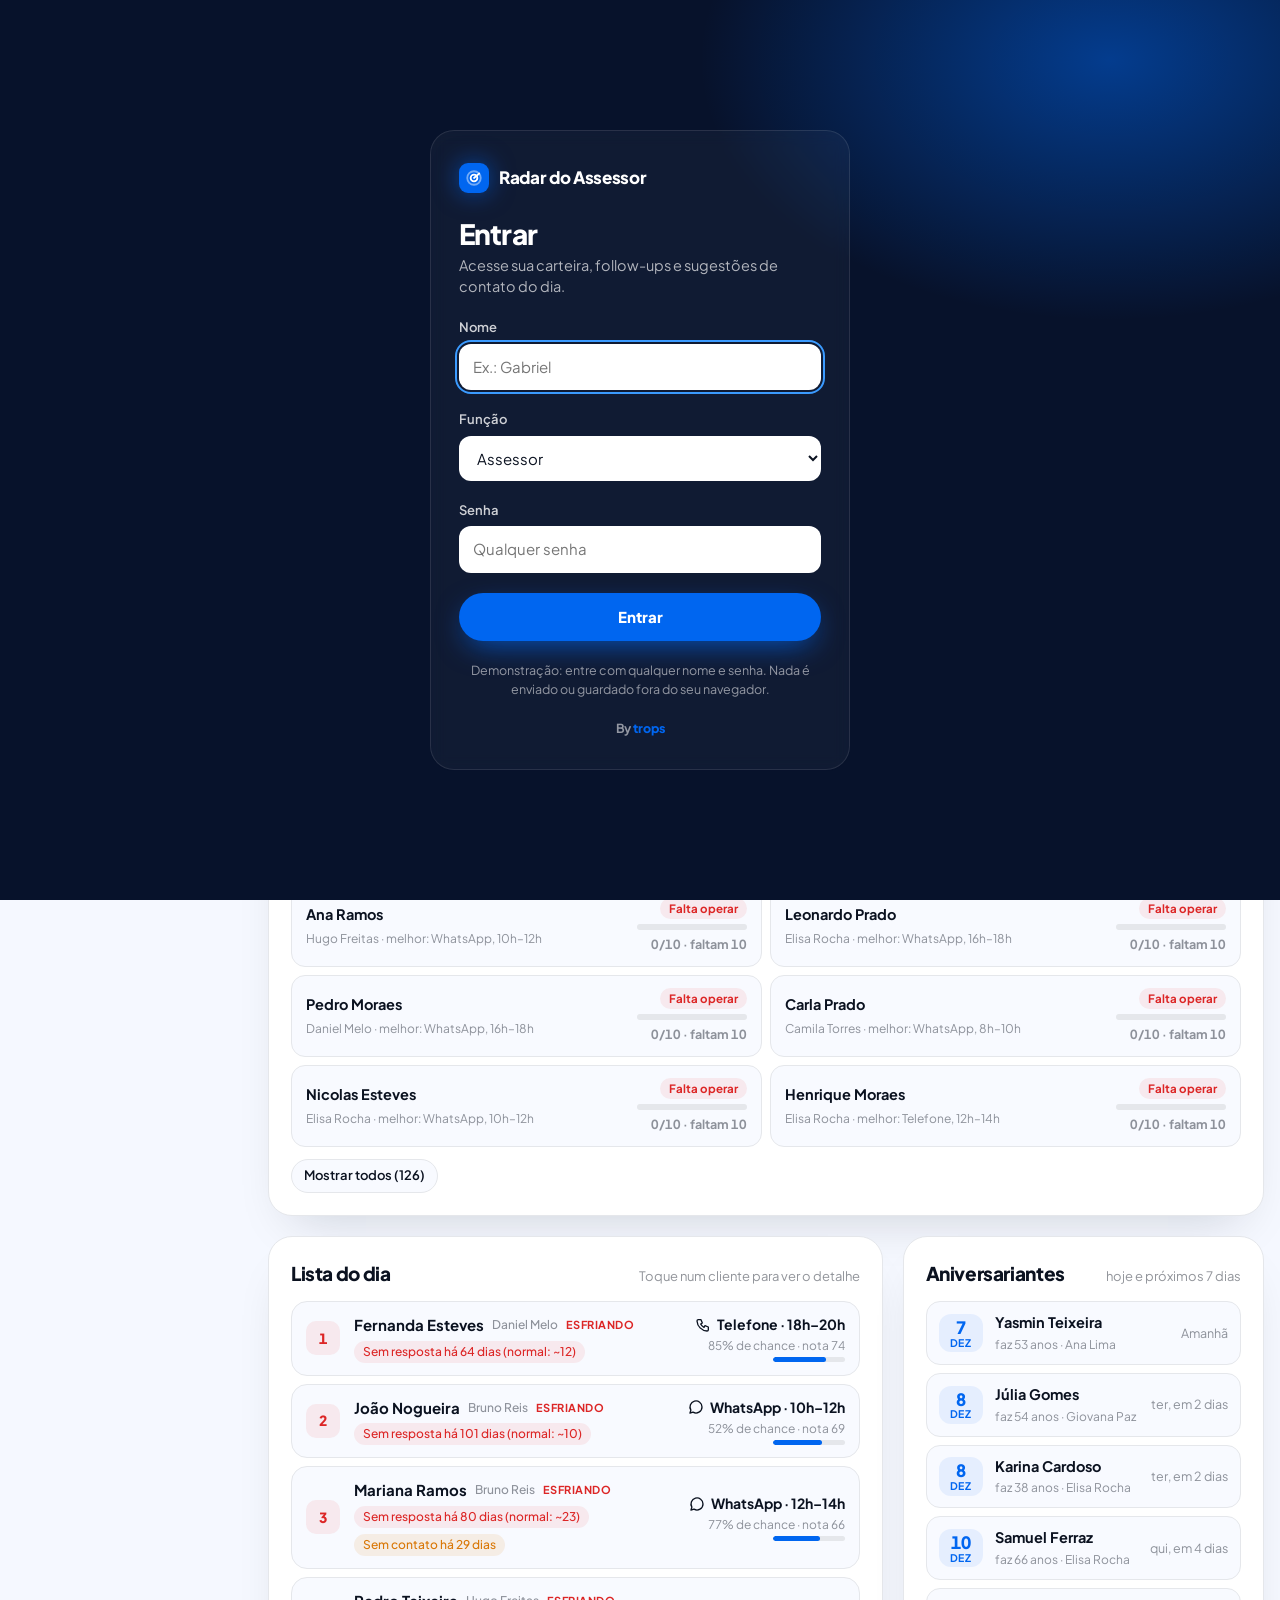
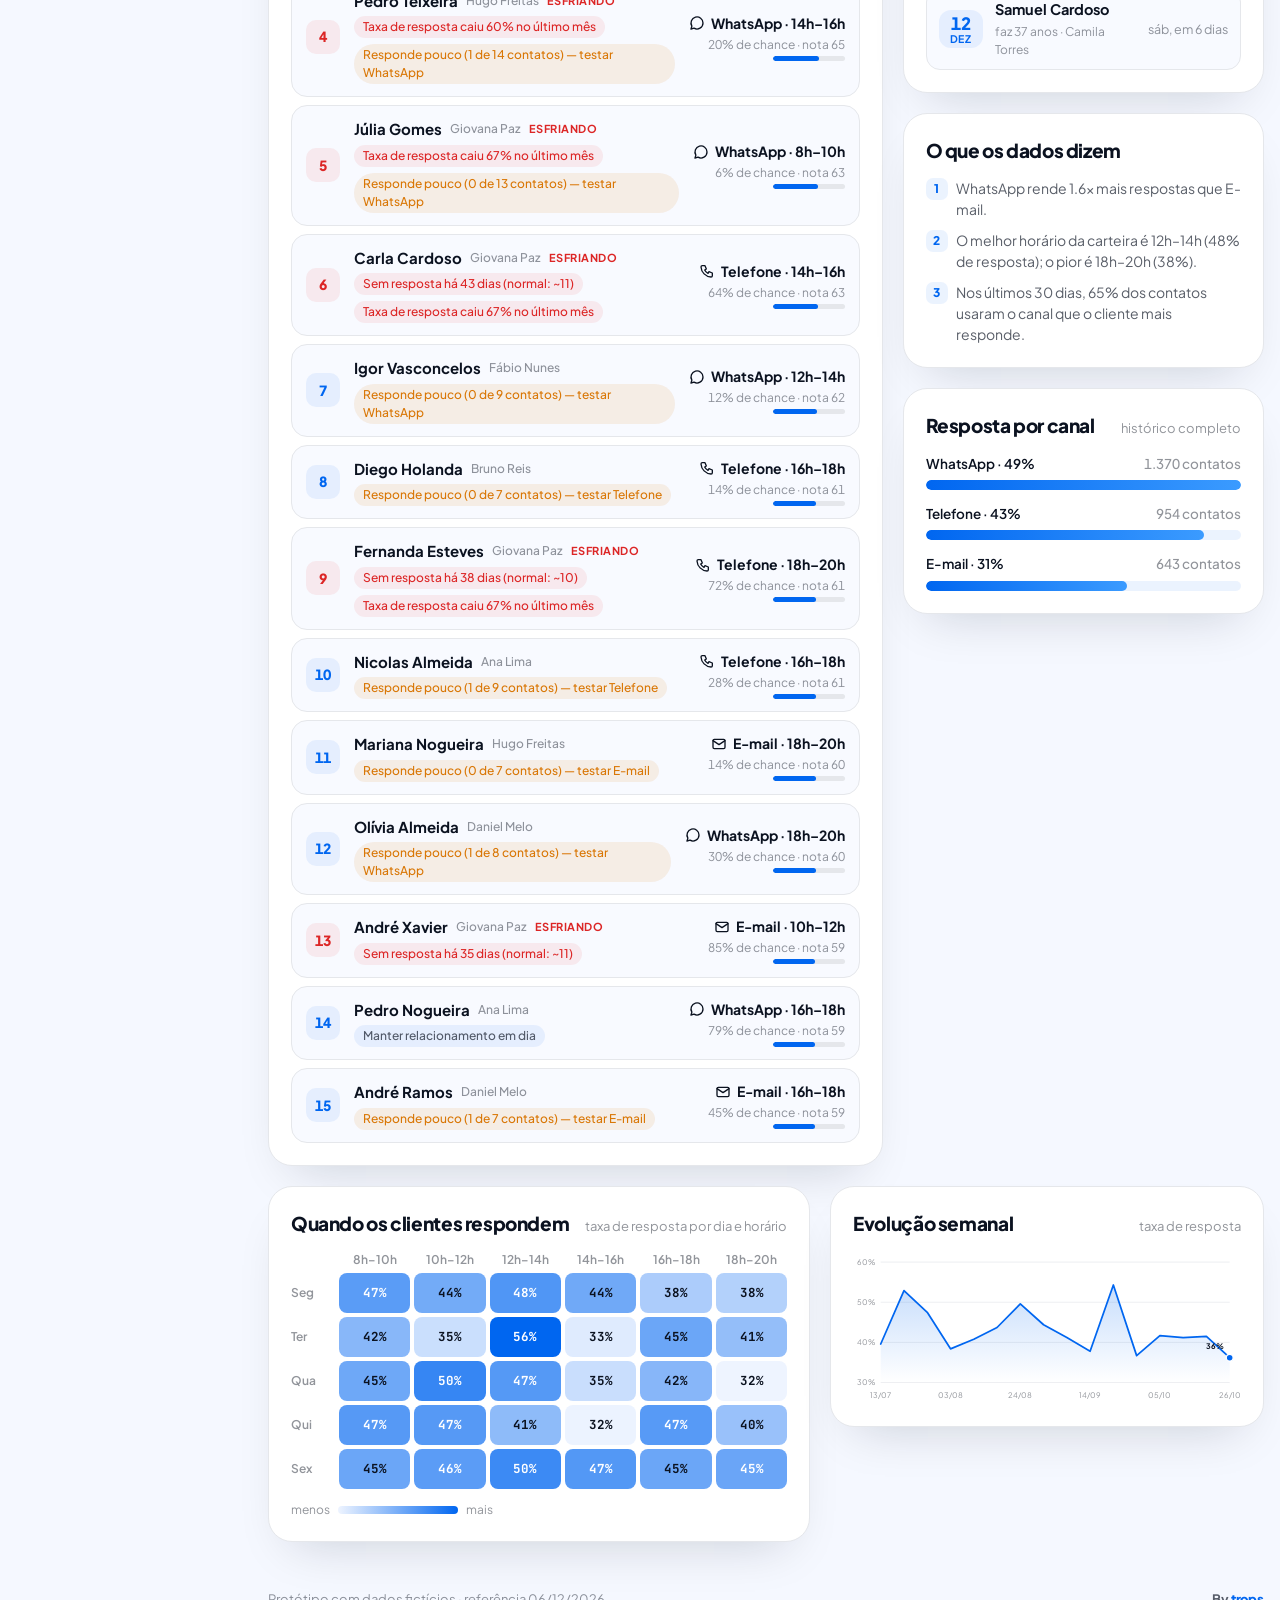
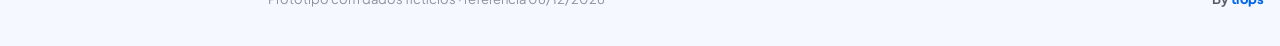
==== commit 3bac543c: "Radar: ficha de cadastro, plataformas sem isenção e operação em tempo real (beta) Co-Authored-By: Cl" ====
--- a/radar/index.html
+++ b/radar/index.html
@@ -333,6 +333,82 @@
 .saudacao b { color: #FFFFFF; }
 .scrim-menu { position: fixed; inset: 0; background: rgba(7,18,43,0.5); z-index: 14; }
 #visao-geral, #carteira-profit, #lista-do-dia, #sec-aniversarios, #analises { scroll-margin-top: 80px; }
+.pilha { display: grid; gap: 20px; min-width: 0; }
+.pill-beta { margin-left: auto; font-size: 10.5px; font-weight: 800; letter-spacing: 0.06em; text-transform: uppercase; color: #FBBF24; border: 1px solid rgba(251,191,36,0.45); border-radius: 999px; padding: 1px 7px; }
+
+/* ---------- Telas ---------- */
+.vista { display: grid; gap: 16px; min-width: 0; }
+.vista-head { display: flex; justify-content: space-between; align-items: flex-end; gap: 16px; flex-wrap: wrap; padding-top: 8px; }
+.vista-head h2 { font-size: clamp(26px, 3.4vw, 34px); font-weight: 800; letter-spacing: -0.03em; }
+.vista-head p { margin: 6px 0 0; color: var(--ink-2); max-width: 70ch; }
+.eyebrow-claro { font-size: 12px; font-weight: 700; letter-spacing: 0.08em; text-transform: uppercase; color: var(--blue); margin-bottom: 4px; }
+.kpis-claros { display: grid; grid-template-columns: repeat(4, minmax(0, 1fr)); gap: 12px; }
+.kpis-claros.seis { grid-template-columns: repeat(6, minmax(0, 1fr)); }
+.kpi-claro { background: var(--surface); border: 1px solid var(--line); border-radius: 18px; padding: 14px 16px; display: grid; gap: 2px; align-content: start; }
+.kpi-claro span { font-size: 12.5px; color: var(--ink-3); font-weight: 600; }
+.kpi-claro b { font-size: 26px; font-weight: 800; letter-spacing: -0.03em; }
+.kpi-claro small { font-size: 12px; color: var(--ink-3); }
+.alerta-suit.grave { background: var(--bad-wash); color: var(--bad); }
+.cli-barra { display: flex; gap: 12px; align-items: center; flex-wrap: wrap; margin-bottom: 14px; }
+.busca { flex: 1 1 280px; display: flex; align-items: center; gap: 10px; border: 1px solid var(--line); background: var(--surface-2); border-radius: 12px; padding: 0 12px; color: var(--ink-3); }
+.busca input { flex: 1; min-width: 0; border: 0; background: transparent; color: var(--ink); font: inherit; padding: 11px 0; outline: none; }
+.busca:focus-within { border-color: var(--blue); }
+.tabela-scroll { overflow-x: auto; margin: 0 -4px; }
+.tabela { width: 100%; border-collapse: separate; border-spacing: 0 6px; min-width: 760px; font-size: 14px; }
+.tabela th { text-align: left; font-size: 11.5px; font-weight: 700; text-transform: uppercase; letter-spacing: 0.05em; color: var(--ink-3); padding: 0 12px 4px; white-space: nowrap; }
+.tabela td { padding: 10px 12px; background: var(--surface-2); border-block: 1px solid var(--line); white-space: nowrap; }
+.tabela td:first-child { border-left: 1px solid var(--line); border-radius: 12px 0 0 12px; }
+.tabela td:last-child { border-right: 1px solid var(--line); border-radius: 0 12px 12px 0; }
+.tabela td b { display: block; font-size: 14.5px; }
+.tabela td small { color: var(--ink-3); font-size: 12px; }
+.tabela tbody tr { cursor: pointer; }
+.tabela tbody tr:hover td, .tabela tbody tr:focus-visible td { border-color: var(--blue); }
+.tabela tbody tr:focus-visible { outline: none; }
+.tabela td.vazio { text-align: center; white-space: normal; border-radius: 12px; border: 1px solid var(--line); }
+.tr-controles { display: flex; gap: 10px; align-items: center; }
+.ao-vivo { display: inline-flex; align-items: center; gap: 8px; font-size: 13px; font-weight: 700; color: var(--good); }
+.ao-vivo::before { content: ""; width: 9px; height: 9px; border-radius: 50%; background: currentColor; box-shadow: 0 0 0 0 currentColor; animation: pulso 1.6s infinite; }
+.ao-vivo.pausado { color: var(--ink-3); } .ao-vivo.pausado::before { animation: none; }
+@keyframes pulso { 0% { box-shadow: 0 0 0 0 rgba(14,159,110,0.5); } 70% { box-shadow: 0 0 0 8px rgba(14,159,110,0); } 100% { box-shadow: 0 0 0 0 rgba(14,159,110,0); } }
+.feed { display: grid; gap: 6px; }
+.ordem { display: grid; grid-template-columns: 80px minmax(0, 1fr) 54px 70px 110px; gap: 12px; align-items: center; padding: 10px 14px; border: 1px solid var(--line); background: var(--surface-2); border-radius: 12px; text-align: left; color: inherit; cursor: pointer; font: inherit; width: 100%; animation: entra .3s ease-out; }
+.ordem:hover { border-color: var(--blue); }
+.ordem.marco { background: rgba(14,159,110,0.08); border-color: rgba(14,159,110,0.4); }
+.ordem .hora { color: var(--ink-3); font-size: 13px; font-family: var(--mono); }
+.ordem .quem { display: grid; min-width: 0; }
+.ordem .quem b { font-size: 14px; white-space: nowrap; overflow: hidden; text-overflow: ellipsis; }
+.ordem .quem small { font-size: 12px; color: var(--ink-3); white-space: nowrap; overflow: hidden; text-overflow: ellipsis; }
+.ordem.marco .quem small { color: var(--good); font-weight: 600; }
+.ordem .qtd { text-align: right; font-size: 13.5px; }
+.lado { font-size: 13px; font-weight: 700; } .lado.compra { color: var(--blue); } .lado.venda { color: var(--bad); }
+.chip.ativo-win { background: var(--blue-wash); color: var(--blue); text-align: center; }
+.chip.ativo-wdo { background: rgba(14,159,110,0.12); color: var(--good); text-align: center; }
+.chip.ativo-bit { background: var(--warn-wash); color: var(--warn); text-align: center; }
+
+/* ---------- Ficha cadastral ---------- */
+.nav-ficha { display: flex; justify-content: space-between; align-items: center; gap: 10px; font-size: 13px; color: var(--ink-3); }
+.nav-ficha .bt:disabled { opacity: 0.4; cursor: default; }
+.ficha { display: grid; gap: 12px; border: 1px solid var(--line); border-radius: 16px; padding: 14px; }
+.ficha .secao { margin: 0; }
+.ficha-grid { display: grid; grid-template-columns: repeat(2, minmax(0, 1fr)); gap: 10px 14px; margin: 0; }
+.ficha-grid div { min-width: 0; }
+.ficha-grid .largo { grid-column: 1 / -1; }
+.ficha-grid dt { font-size: 11.5px; font-weight: 700; text-transform: uppercase; letter-spacing: 0.04em; color: var(--ink-3); }
+.ficha-grid dd { margin: 2px 0 0; font-weight: 600; font-size: 14.5px; display: flex; gap: 8px; align-items: center; flex-wrap: wrap; }
+.mini-bt { border: 1px solid var(--line); background: var(--surface-2); color: var(--blue); border-radius: 999px; padding: 1px 9px; font-size: 11.5px; font-weight: 700; cursor: pointer; font-family: inherit; }
+.ops { display: grid; gap: 8px; border-top: 1px solid var(--line); padding-top: 12px; }
+.ops-top { font-size: 14px; color: var(--ink-2); }
+.ops-top b { color: var(--ink); font-size: 17px; }
+.op-linha { display: grid; grid-template-columns: 40px minmax(0, 1fr) 36px; gap: 10px; align-items: center; font-size: 13px; font-weight: 700; }
+.op-linha b { text-align: right; }
+.op-barra { height: 8px; border-radius: 99px; background: var(--line); overflow: hidden; }
+.op-barra i { display: block; height: 100%; border-radius: 99px; }
+@media (max-width: 960px) { .kpis-claros, .kpis-claros.seis { grid-template-columns: repeat(2, minmax(0, 1fr)); } }
+@media (max-width: 560px) {
+  .ordem { grid-template-columns: 64px minmax(0, 1fr) auto; }
+  .ordem .lado { display: none; } .ordem .qtd { grid-column: 2 / -1; text-align: left; margin-top: -6px; }
+  .ficha-grid { grid-template-columns: minmax(0, 1fr); }
+}
 @media (max-width: 1100px) {
   .sidebar { transform: translateX(-100%); transition: transform .22s ease; box-shadow: 24px 0 48px rgba(0,0,0,0.3); }
   body.menu-aberto .sidebar { transform: none; }
@@ -377,6 +453,10 @@
     <button type="button" id="nav-followups"><svg viewBox="0 0 24 24" fill="none" stroke="currentColor" stroke-width="2" stroke-linecap="round" stroke-linejoin="round"><path d="M6 8a6 6 0 1 1 12 0c0 7 3 9 3 9H3s3-2 3-9"/><path d="M10.3 21a1.94 1.94 0 0 0 3.4 0"/></svg>Follow-ups<b class="cont-nav" id="nav-badge" hidden>0</b></button>
     <a href="#sec-aniversarios" data-nav="sec-aniversarios"><svg viewBox="0 0 24 24" fill="none" stroke="currentColor" stroke-width="2" stroke-linecap="round" stroke-linejoin="round"><path d="M4 21h16v-8a2 2 0 0 0-2-2H6a2 2 0 0 0-2 2z"/><path d="M4 16c2 0 2 1.5 4 1.5s2-1.5 4-1.5 2 1.5 4 1.5 2-1.5 4-1.5"/><path d="M12 11V8"/></svg>Aniversariantes</a>
     <a href="#analises" data-nav="analises"><svg viewBox="0 0 24 24" fill="none" stroke="currentColor" stroke-width="2" stroke-linecap="round" stroke-linejoin="round"><circle cx="12" cy="12" r="9"/><path d="M12 7v5l3 2"/></svg>Horários e análises</a>
+    <div class="nav-tit" style="margin-top:14px">Ferramentas</div>
+    <a href="#clientes" data-vista="clientes"><svg viewBox="0 0 24 24" fill="none" stroke="currentColor" stroke-width="2" stroke-linecap="round" stroke-linejoin="round"><circle cx="9" cy="8" r="3.5"/><path d="M2.5 20c.8-3.5 3.4-5.5 6.5-5.5s5.7 2 6.5 5.5"/><path d="M16 4.5a3.5 3.5 0 0 1 0 7M18.5 14.8c1.6.8 2.6 2.6 3 5.2"/></svg>Clientes</a>
+    <a href="#sem-isencao" data-vista="sem-isencao"><svg viewBox="0 0 24 24" fill="none" stroke="currentColor" stroke-width="2" stroke-linecap="round" stroke-linejoin="round"><rect x="3" y="4" width="18" height="12" rx="2"/><path d="M8 20h8M12 16v4"/><path d="m9.5 8 5 5M14.5 8l-5 5"/></svg>Plataformas sem isenção<b class="cont-nav calmo" id="nav-isencao" hidden>0</b></a>
+    <a href="#tempo-real" data-vista="tempo-real"><svg viewBox="0 0 24 24" fill="none" stroke="currentColor" stroke-width="2" stroke-linecap="round" stroke-linejoin="round"><path d="M3 12h4l3-8 4 16 3-8h4"/></svg>Operação em tempo real<span class="pill-beta">Beta</span></a>
   </div>
   <div class="perfil" id="perfil"></div>
   <span class="bytrops">By <b>trops</b></span>
@@ -421,6 +501,7 @@
 
 <main>
   <div class="wrap">
+    <div class="pilha" id="v-painel">
     <section class="card" id="carteira-profit">
       <div class="card-head">
         <h2>Carteira Profit</h2>
@@ -465,6 +546,51 @@
         <div id="evolucao"></div>
       </section>
     </div>
+    </div>
+
+    <section class="vista" id="v-clientes" hidden>
+      <div class="vista-head">
+        <div><div class="eyebrow-claro">Cadastro</div><h2>Clientes</h2>
+          <p>Abra a ficha de qualquer cliente da carteira. Use as setas da ficha (ou ← →) para passar de um cliente para o próximo.</p></div>
+      </div>
+      <div class="card">
+        <div class="cli-barra">
+          <label class="busca" for="busca-cliente">
+            <svg width="18" height="18" viewBox="0 0 24 24" fill="none" stroke="currentColor" stroke-width="2" stroke-linecap="round"><circle cx="11" cy="11" r="7"/><path d="m20 20-3.5-3.5"/></svg>
+            <input id="busca-cliente" type="search" placeholder="Buscar por nome, CPF ou código" autocomplete="off">
+          </label>
+          <div class="subfiltro" id="cli-filtros" style="margin:0"></div>
+          <span class="sub" id="cli-total"></span>
+        </div>
+        <div class="tabela-scroll">
+          <table class="tabela">
+            <thead><tr><th>Cliente</th><th>Código</th><th>CPF</th><th>Telefone</th><th>Perfil</th><th>Mini 30 dias</th><th>Profit</th></tr></thead>
+            <tbody id="cli-tabela"></tbody>
+          </table>
+        </div>
+        <button class="bt mais" type="button" id="cli-mais" hidden>Mostrar mais</button>
+      </div>
+    </section>
+
+    <section class="vista" id="v-sem-isencao" hidden>
+      <div class="vista-head">
+        <div><div class="eyebrow-claro">Profit Ultra + Automação Premium 1.000</div><h2>Plataformas sem isenção</h2>
+          <p>Clientes com a plataforma que ainda não chegaram a 10 minicontratos no mês. Se o mês fechar assim, a plataforma é cobrada. Os mais perto da meta aparecem primeiro.</p></div>
+      </div>
+      <div class="kpis-claros" id="si-kpis"></div>
+      <div class="alerta-suit grave" id="si-aviso" hidden></div>
+      <div class="card"><div class="seg-lista" id="si-lista"></div></div>
+    </section>
+
+    <section class="vista" id="v-tempo-real" hidden>
+      <div class="vista-head">
+        <div><div class="eyebrow-claro">Beta · simulação</div><h2>Operação em tempo real</h2>
+          <p>Ordens de minicontratos da carteira conforme acontecem. Nesta demonstração as ordens são simuladas; em produção viriam da corretora.</p></div>
+        <div class="tr-controles"><span class="ao-vivo" id="tr-status">Ao vivo</span><button class="bt" type="button" id="tr-pausa">Pausar</button></div>
+      </div>
+      <div class="kpis-claros seis" id="tr-kpis"></div>
+      <div class="card"><div class="feed" id="tr-feed"></div></div>
+    </section>
   </div>
 </main>
 
@@ -515,7 +641,7 @@
 <aside class="drawer" id="drawer" hidden aria-modal="true" role="dialog" aria-labelledby="d-nome"></aside>
 <div class="toasts" id="toasts" aria-live="polite"></div>
 
-<script id="dados" type="application/json">{"gerado_em": "01/11/2026 13:05", "referencia": "30/10/2026", "assessores": ["Todos", "Ana Lima", "Bruno Reis", "Camila Torres", "Daniel Melo", "Elisa Rocha", "Fábio Nunes", "Giovana Paz", "Hugo Freitas"], "visoes": {"Todos": {"kpis": {"taxa_30d": 0.402, "taxa_30d_anterior": 0.431, "contatos_30d": 619, "clientes": 200, "esfriando": 31, "melhor_faixa": "12h–14h"}, "calor": {"dias": ["Seg", "Ter", "Qua", "Qui", "Sex"], "faixas": ["8h–10h", "10h–12h", "12h–14h", "14h–16h", "16h–18h", "18h–20h"], "matriz": [[0.465, 0.44, 0.475, 0.443, 0.383, 0.376], [0.419, 0.352, 0.556, 0.331, 0.448, 0.407], [0.445, 0.502, 0.47, 0.353, 0.42, 0.316], [0.469, 0.469, 0.413, 0.318, 0.468, 0.402], [0.448, 0.464, 0.495, 0.472, 0.448, 0.449]]}, "canais": [{"canal": "WhatsApp", "taxa": 0.485, "contatos": 1370}, {"canal": "Telefone", "taxa": 0.428, "contatos": 954}, {"canal": "E-mail", "taxa": 0.309, "contatos": 643}], "evolucao": [{"semana": "13/07", "taxa": 0.396, "contatos": 159}, {"semana": "20/07", "taxa": 0.529, "contatos": 138}, {"semana": "27/07", "taxa": 0.475, "contatos": 139}, {"semana": "03/08", "taxa": 0.384, "contatos": 138}, {"semana": "10/08", "taxa": 0.408, "contatos": 142}, {"semana": "17/08", "taxa": 0.437, "contatos": 142}, {"semana": "24/08", "taxa": 0.496, "contatos": 129}, {"semana": "31/08", "taxa": 0.444, "contatos": 142}, {"semana": "07/09", "taxa": 0.412, "contatos": 136}, {"semana": "14/09", "taxa": 0.378, "contatos": 135}, {"semana": "21/09", "taxa": 0.543, "contatos": 140}, {"semana": "28/09", "taxa": 0.367, "contatos": 147}, {"semana": "05/10", "taxa": 0.417, "contatos": 151}, {"semana": "12/10", "taxa": 0.412, "contatos": 131}, {"semana": "19/10", "taxa": 0.415, "contatos": 147}, {"semana": "26/10", "taxa": 0.362, "contatos": 130}], "insights": ["WhatsApp rende 1.6x mais respostas que E-mail.", "O melhor horário da carteira é 12h–14h (48% de resposta); o pior é 18h–20h (38%).", "Nos últimos 30 dias, 65% dos contatos usaram o canal que o cliente mais responde."], "lista_do_dia": [{"cliente_id": "C-0044", "cliente": "Fernanda Esteves", "assessor": "Daniel Melo", "contatos": 13, "taxa_resposta": 0.508, "ritmo_dias": 12, "dias_sem_resposta": 64, "dias_sem_contato": 8, "esfriando": true, "situacao": "esfriando", "melhor_canal": "Telefone", "melhor_faixa": "18h–20h", "chance_na_janela": 0.85, "nota": 74, "motivos": ["Sem resposta há 64 dias (normal: ~12)"], "tem_profit": true, "minicontratos_mes": 12, "status_profit": "isento", "faltam_isencao": 0, "aniversario": "2027-10-22", "dias_ate_aniversario": 357, "idade_no_aniversario": 24}, {"cliente_id": "C-0174", "cliente": "João Nogueira", "assessor": "Bruno Reis", "contatos": 10, "taxa_resposta": 0.343, "ritmo_dias": 10, "dias_sem_resposta": 101, "dias_sem_contato": 8, "esfriando": true, "situacao": "esfriando", "melhor_canal": "WhatsApp", "melhor_faixa": "10h–12h", "chance_na_janela": 0.518, "nota": 69, "motivos": ["Sem resposta há 101 dias (normal: ~10)"], "tem_profit": true, "minicontratos_mes": 30, "status_profit": "isento", "faltam_isencao": 0, "aniversario": "2027-10-25", "dias_ate_aniversario": 360, "idade_no_aniversario": 50}, {"cliente_id": "C-0095", "cliente": "Mariana Ramos", "assessor": "Bruno Reis", "contatos": 7, "taxa_resposta": 0.429, "ritmo_dias": 23, "dias_sem_resposta": 80, "dias_sem_contato": 29, "esfriando": true, "situacao": "esfriando", "melhor_canal": "WhatsApp", "melhor_faixa": "12h–14h", "chance_na_janela": 0.766, "nota": 66, "motivos": ["Sem resposta há 80 dias (normal: ~23)", "Sem contato há 29 dias"], "tem_profit": true, "minicontratos_mes": 12, "status_profit": "isento", "faltam_isencao": 0, "aniversario": "2027-03-02", "dias_ate_aniversario": 123, "idade_no_aniversario": 59}, {"cliente_id": "C-0082", "cliente": "Pedro Teixeira", "assessor": "Hugo Freitas", "contatos": 14, "taxa_resposta": 0.165, "ritmo_dias": 30, "dias_sem_resposta": 146, "dias_sem_contato": 7, "esfriando": true, "situacao": "esfriando", "melhor_canal": "WhatsApp", "melhor_faixa": "14h–16h", "chance_na_janela": 0.199, "nota": 65, "motivos": ["Taxa de resposta caiu 60% no último mês", "Responde pouco (1 de 14 contatos) — testar WhatsApp"], "tem_profit": true, "minicontratos_mes": 0, "status_profit": "sem_operar", "faltam_isencao": 10, "aniversario": "2027-09-04", "dias_ate_aniversario": 309, "idade_no_aniversario": 50}, {"cliente_id": "C-0028", "cliente": "Júlia Gomes", "assessor": "Giovana Paz", "contatos": 13, "taxa_resposta": 0.119, "ritmo_dias": 30, "dias_sem_resposta": 999, "dias_sem_contato": 0, "esfriando": true, "situacao": "esfriando", "melhor_canal": "WhatsApp", "melhor_faixa": "8h–10h", "chance_na_janela": 0.06, "nota": 63, "motivos": ["Taxa de resposta caiu 67% no último mês", "Responde pouco (0 de 13 contatos) — testar WhatsApp"], "tem_profit": false, "minicontratos_mes": 0, "status_profit": "sem_profit", "faltam_isencao": 0, "aniversario": "2026-12-08", "dias_ate_aniversario": 39, "idade_no_aniversario": 54}, {"cliente_id": "C-0033", "cliente": "Carla Cardoso", "assessor": "Giovana Paz", "contatos": 23, "taxa_resposta": 0.398, "ritmo_dias": 11, "dias_sem_resposta": 43, "dias_sem_contato": 2, "esfriando": true, "situacao": "esfriando", "melhor_canal": "Telefone", "melhor_faixa": "14h–16h", "chance_na_janela": 0.644, "nota": 63, "motivos": ["Sem resposta há 43 dias (normal: ~11)", "Taxa de resposta caiu 67% no último mês"], "tem_profit": false, "minicontratos_mes": 0, "status_profit": "sem_profit", "faltam_isencao": 0, "aniversario": "2027-06-26", "dias_ate_aniversario": 239, "idade_no_aniversario": 58}, {"cliente_id": "C-0060", "cliente": "Igor Vasconcelos", "assessor": "Fábio Nunes", "contatos": 9, "taxa_resposta": 0.153, "ritmo_dias": 30, "dias_sem_resposta": 999, "dias_sem_contato": 6, "esfriando": false, "situacao": "responde_pouco", "melhor_canal": "WhatsApp", "melhor_faixa": "12h–14h", "chance_na_janela": 0.122, "nota": 62, "motivos": ["Responde pouco (0 de 9 contatos) — testar WhatsApp"], "tem_profit": true, "minicontratos_mes": 0, "status_profit": "sem_operar", "faltam_isencao": 10, "aniversario": "2027-04-22", "dias_ate_aniversario": 174, "idade_no_aniversario": 49}, {"cliente_id": "C-0018", "cliente": "Diego Holanda", "assessor": "Bruno Reis", "contatos": 7, "taxa_resposta": 0.179, "ritmo_dias": 30, "dias_sem_resposta": 999, "dias_sem_contato": 3, "esfriando": false, "situacao": "responde_pouco", "melhor_canal": "Telefone", "melhor_faixa": "16h–18h", "chance_na_janela": 0.143, "nota": 61, "motivos": ["Responde pouco (0 de 7 contatos) — testar Telefone"], "tem_profit": true, "minicontratos_mes": 0, "status_profit": "sem_operar", "faltam_isencao": 10, "aniversario": "2027-10-17", "dias_ate_aniversario": 352, "idade_no_aniversario": 30}, {"cliente_id": "C-0134", "cliente": "Fernanda Esteves", "assessor": "Giovana Paz", "contatos": 20, "taxa_resposta": 0.526, "ritmo_dias": 10, "dias_sem_resposta": 38, "dias_sem_contato": 1, "esfriando": true, "situacao": "esfriando", "melhor_canal": "Telefone", "melhor_faixa": "18h–20h", "chance_na_janela": 0.716, "nota": 61, "motivos": ["Sem resposta há 38 dias (normal: ~10)", "Taxa de resposta caiu 67% no último mês"], "tem_profit": true, "minicontratos_mes": 0, "status_profit": "sem_operar", "faltam_isencao": 10, "aniversario": "2026-11-11", "dias_ate_aniversario": 12, "idade_no_aniversario": 54}, {"cliente_id": "C-0137", "cliente": "Nicolas Almeida", "assessor": "Ana Lima", "contatos": 9, "taxa_resposta": 0.225, "ritmo_dias": 30, "dias_sem_resposta": 125, "dias_sem_contato": 14, "esfriando": false, "situacao": "responde_pouco", "melhor_canal": "Telefone", "melhor_faixa": "16h–18h", "chance_na_janela": 0.285, "nota": 61, "motivos": ["Responde pouco (1 de 9 contatos) — testar Telefone"], "tem_profit": false, "minicontratos_mes": 0, "status_profit": "sem_profit", "faltam_isencao": 0, "aniversario": "2026-11-25", "dias_ate_aniversario": 26, "idade_no_aniversario": 33}, {"cliente_id": "C-0170", "cliente": "Mariana Nogueira", "assessor": "Hugo Freitas", "contatos": 7, "taxa_resposta": 0.179, "ritmo_dias": 30, "dias_sem_resposta": 999, "dias_sem_contato": 10, "esfriando": false, "situacao": "responde_pouco", "melhor_canal": "E-mail", "melhor_faixa": "18h–20h", "chance_na_janela": 0.143, "nota": 60, "motivos": ["Responde pouco (0 de 7 contatos) — testar E-mail"], "tem_profit": true, "minicontratos_mes": 30, "status_profit": "isento", "faltam_isencao": 0, "aniversario": "2027-08-15", "dias_ate_aniversario": 289, "idade_no_aniversario": 52}, {"cliente_id": "C-0047", "cliente": "Olívia Almeida", "assessor": "Daniel Melo", "contatos": 8, "taxa_resposta": 0.242, "ritmo_dias": 30, "dias_sem_resposta": 143, "dias_sem_contato": 1, "esfriando": false, "situacao": "responde_pouco", "melhor_canal": "WhatsApp", "melhor_faixa": "18h–20h", "chance_na_janela": 0.296, "nota": 60, "motivos": ["Responde pouco (1 de 8 contatos) — testar WhatsApp"], "tem_profit": true, "minicontratos_mes": 150, "status_profit": "isento", "faltam_isencao": 0, "aniversario": "2027-07-06", "dias_ate_aniversario": 249, "idade_no_aniversario": 69}, {"cliente_id": "C-0115", "cliente": "André Xavier", "assessor": "Giovana Paz", "contatos": 14, "taxa_resposta": 0.692, "ritmo_dias": 11, "dias_sem_resposta": 35, "dias_sem_contato": 10, "esfriando": true, "situacao": "esfriando", "melhor_canal": "E-mail", "melhor_faixa": "10h–12h", "chance_na_janela": 0.85, "nota": 59, "motivos": ["Sem resposta há 35 dias (normal: ~11)"], "tem_profit": true, "minicontratos_mes": 20, "status_profit": "isento", "faltam_isencao": 0, "aniversario": "2026-12-29", "dias_ate_aniversario": 60, "idade_no_aniversario": 41}, {"cliente_id": "C-0140", "cliente": "Pedro Nogueira", "assessor": "Ana Lima", "contatos": 12, "taxa_resposta": 0.597, "ritmo_dias": 14, "dias_sem_resposta": 41, "dias_sem_contato": 16, "esfriando": false, "situacao": "manter", "melhor_canal": "WhatsApp", "melhor_faixa": "16h–18h", "chance_na_janela": 0.793, "nota": 59, "motivos": ["Manter relacionamento em dia"], "tem_profit": false, "minicontratos_mes": 0, "status_profit": "sem_profit", "faltam_isencao": 0, "aniversario": "2027-03-15", "dias_ate_aniversario": 136, "idade_no_aniversario": 62}, {"cliente_id": "C-0045", "cliente": "André Ramos", "assessor": "Daniel Melo", "contatos": 7, "taxa_resposta": 0.262, "ritmo_dias": 30, "dias_sem_resposta": 128, "dias_sem_contato": 3, "esfriando": false, "situacao": "responde_pouco", "melhor_canal": "E-mail", "melhor_faixa": "16h–18h", "chance_na_janela": 0.445, "nota": 59, "motivos": ["Responde pouco (1 de 7 contatos) — testar E-mail"], "tem_profit": true, "minicontratos_mes": 4, "status_profit": "abaixo", "faltam_isencao": 6, "aniversario": "2027-03-29", "dias_ate_aniversario": 150, "idade_no_aniversario": 38}]}, "Ana Lima": {"kpis": {"taxa_30d": 0.393, "taxa_30d_anterior": 0.5, "contatos_30d": 89, "clientes": 24, "esfriando": 6, "melhor_faixa": "10h–12h"}, "calor": {"dias": ["Seg", "Ter", "Qua", "Qui", "Sex"], "faixas": ["8h–10h", "10h–12h", "12h–14h", "14h–16h", "16h–18h", "18h–20h"], "matriz": [[0.511, 0.481, 0.524, 0.55, 0.463, 0.486], [0.418, 0.649, 0.572, 0.32, 0.654, 0.296], [0.465, 0.604, 0.403, 0.453, 0.221, 0.418], [0.372, 0.572, 0.304, 0.403, 0.572, 0.378], [0.536, 0.465, 0.527, 0.614, 0.459, 0.602]]}, "canais": [{"canal": "WhatsApp", "taxa": 0.512, "contatos": 172}, {"canal": "Telefone", "taxa": 0.561, "contatos": 139}, {"canal": "E-mail", "taxa": 0.337, "contatos": 98}], "evolucao": [{"semana": "13/07", "taxa": 0.316, "contatos": 19}, {"semana": "20/07", "taxa": 0.684, "contatos": 19}, {"semana": "27/07", "taxa": 0.65, "contatos": 20}, {"semana": "03/08", "taxa": 0.389, "contatos": 18}, {"semana": "10/08", "taxa": 0.667, "contatos": 18}, {"semana": "17/08", "taxa": 0.556, "contatos": 18}, {"semana": "24/08", "taxa": 0.619, "contatos": 21}, {"semana": "31/08", "taxa": 0.571, "contatos": 21}, {"semana": "07/09", "taxa": 0.5, "contatos": 18}, {"semana": "14/09", "taxa": 0.45, "contatos": 20}, {"semana": "21/09", "taxa": 0.533, "contatos": 15}, {"semana": "28/09", "taxa": 0.417, "contatos": 24}, {"semana": "05/10", "taxa": 0.35, "contatos": 20}, {"semana": "12/10", "taxa": 0.35, "contatos": 20}, {"semana": "19/10", "taxa": 0.35, "contatos": 20}, {"semana": "26/10", "taxa": 0.526, "contatos": 19}], "insights": ["Telefone rende 1.7x mais respostas que E-mail.", "O melhor horário da carteira é 10h–12h (56% de resposta); o pior é 18h–20h (43%).", "Nos últimos 30 dias, 64% dos contatos usaram o canal que o cliente mais responde."], "lista_do_dia": [{"cliente_id": "C-0137", "cliente": "Nicolas Almeida", "assessor": "Ana Lima", "contatos": 9, "taxa_resposta": 0.225, "ritmo_dias": 30, "dias_sem_resposta": 125, "dias_sem_contato": 14, "esfriando": false, "situacao": "responde_pouco", "melhor_canal": "Telefone", "melhor_faixa": "16h–18h", "chance_na_janela": 0.285, "nota": 61, "motivos": ["Responde pouco (1 de 9 contatos) — testar Telefone"], "tem_profit": false, "minicontratos_mes": 0, "status_profit": "sem_profit", "faltam_isencao": 0, "aniversario": "2026-11-25", "dias_ate_aniversario": 26, "idade_no_aniversario": 33}, {"cliente_id": "C-0140", "cliente": "Pedro Nogueira", "assessor": "Ana Lima", "contatos": 12, "taxa_resposta": 0.597, "ritmo_dias": 14, "dias_sem_resposta": 41, "dias_sem_contato": 16, "esfriando": false, "situacao": "manter", "melhor_canal": "WhatsApp", "melhor_faixa": "16h–18h", "chance_na_janela": 0.793, "nota": 59, "motivos": ["Manter relacionamento em dia"], "tem_profit": false, "minicontratos_mes": 0, "status_profit": "sem_profit", "faltam_isencao": 0, "aniversario": "2027-03-15", "dias_ate_aniversario": 136, "idade_no_aniversario": 62}, {"cliente_id": "C-0126", "cliente": "Isabela Duarte", "assessor": "Ana Lima", "contatos": 9, "taxa_resposta": 0.51, "ritmo_dias": 20, "dias_sem_resposta": 66, "dias_sem_contato": 14, "esfriando": true, "situacao": "esfriando", "melhor_canal": "WhatsApp", "melhor_faixa": "14h–16h", "chance_na_janela": 0.85, "nota": 58, "motivos": ["Sem resposta há 66 dias (normal: ~20)"], "tem_profit": false, "minicontratos_mes": 0, "status_profit": "sem_profit", "faltam_isencao": 0, "aniversario": "2027-04-27", "dias_ate_aniversario": 179, "idade_no_aniversario": 37}, {"cliente_id": "C-0075", "cliente": "Vitor Duarte", "assessor": "Ana Lima", "contatos": 12, "taxa_resposta": 0.361, "ritmo_dias": 22, "dias_sem_resposta": 73, "dias_sem_contato": 2, "esfriando": true, "situacao": "esfriando", "melhor_canal": "Telefone", "melhor_faixa": "10h–12h", "chance_na_janela": 0.552, "nota": 54, "motivos": ["Sem resposta há 73 dias (normal: ~22)", "Taxa de resposta caiu 60% no último mês"], "tem_profit": true, "minicontratos_mes": 20, "status_profit": "isento", "faltam_isencao": 0, "aniversario": "2027-05-31", "dias_ate_aniversario": 213, "idade_no_aniversario": 48}, {"cliente_id": "C-0009", "cliente": "Olívia Nogueira", "assessor": "Ana Lima", "contatos": 20, "taxa_resposta": 0.326, "ritmo_dias": 19, "dias_sem_resposta": 50, "dias_sem_contato": 1, "esfriando": true, "situacao": "esfriando", "melhor_canal": "WhatsApp", "melhor_faixa": "10h–12h", "chance_na_janela": 0.469, "nota": 50, "motivos": ["Taxa de resposta caiu 71% no último mês"], "tem_profit": true, "minicontratos_mes": 10, "status_profit": "isento", "faltam_isencao": 0, "aniversario": "2027-01-19", "dias_ate_aniversario": 81, "idade_no_aniversario": 26}, {"cliente_id": "C-0187", "cliente": "Júlia Siqueira", "assessor": "Ana Lima", "contatos": 19, "taxa_resposta": 0.464, "ritmo_dias": 12, "dias_sem_resposta": 29, "dias_sem_contato": 7, "esfriando": false, "situacao": "manter", "melhor_canal": "Telefone", "melhor_faixa": "8h–10h", "chance_na_janela": 0.844, "nota": 46, "motivos": ["Manter relacionamento em dia"], "tem_profit": true, "minicontratos_mes": 1, "status_profit": "abaixo", "faltam_isencao": 9, "aniversario": "2027-08-01", "dias_ate_aniversario": 275, "idade_no_aniversario": 54}, {"cliente_id": "C-0179", "cliente": "Karina Siqueira", "assessor": "Ana Lima", "contatos": 16, "taxa_resposta": 0.435, "ritmo_dias": 18, "dias_sem_resposta": 35, "dias_sem_contato": 0, "esfriando": true, "situacao": "esfriando", "melhor_canal": "WhatsApp", "melhor_faixa": "14h–16h", "chance_na_janela": 0.612, "nota": 42, "motivos": ["Taxa de resposta caiu 60% no último mês"], "tem_profit": true, "minicontratos_mes": 2, "status_profit": "abaixo", "faltam_isencao": 8, "aniversario": "2026-11-07", "dias_ate_aniversario": 8, "idade_no_aniversario": 33}, {"cliente_id": "C-0160", "cliente": "Carla Ramos", "assessor": "Ana Lima", "contatos": 15, "taxa_resposta": 0.307, "ritmo_dias": 34, "dias_sem_resposta": 31, "dias_sem_contato": 3, "esfriando": true, "situacao": "esfriando", "melhor_canal": "WhatsApp", "melhor_faixa": "12h–14h", "chance_na_janela": 0.654, "nota": 35, "motivos": ["Taxa de resposta caiu 60% no último mês"], "tem_profit": true, "minicontratos_mes": 10, "status_profit": "isento", "faltam_isencao": 0, "aniversario": "2027-03-28", "dias_ate_aniversario": 149, "idade_no_aniversario": 48}, {"cliente_id": "C-0182", "cliente": "Isabela Lacerda", "assessor": "Ana Lima", "contatos": 28, "taxa_resposta": 0.429, "ritmo_dias": 12, "dias_sem_resposta": 17, "dias_sem_contato": 0, "esfriando": true, "situacao": "esfriando", "melhor_canal": "Telefone", "melhor_faixa": "16h–18h", "chance_na_janela": 0.649, "nota": 33, "motivos": ["Taxa de resposta caiu 41% no último mês"], "tem_profit": true, "minicontratos_mes": 3, "status_profit": "abaixo", "faltam_isencao": 7, "aniversario": "2027-01-19", "dias_ate_aniversario": 81, "idade_no_aniversario": 38}, {"cliente_id": "C-0081", "cliente": "Samuel Xavier", "assessor": "Ana Lima", "contatos": 14, "taxa_resposta": 0.376, "ritmo_dias": 28, "dias_sem_resposta": 20, "dias_sem_contato": 6, "esfriando": false, "situacao": "manter", "melhor_canal": "WhatsApp", "melhor_faixa": "10h–12h", "chance_na_janela": 0.749, "nota": 27, "motivos": ["Manter relacionamento em dia"], "tem_profit": false, "minicontratos_mes": 0, "status_profit": "sem_profit", "faltam_isencao": 0, "aniversario": "2027-01-16", "dias_ate_aniversario": 78, "idade_no_aniversario": 44}, {"cliente_id": "C-0027", "cliente": "Gabriela Barbosa", "assessor": "Ana Lima", "contatos": 23, "taxa_resposta": 0.648, "ritmo_dias": 9, "dias_sem_resposta": 3, "dias_sem_contato": 3, "esfriando": false, "situacao": "manter", "melhor_canal": "Telefone", "melhor_faixa": "14h–16h", "chance_na_janela": 0.85, "nota": 25, "motivos": ["Manter relacionamento em dia"], "tem_profit": true, "minicontratos_mes": 12, "status_profit": "isento", "faltam_isencao": 0, "aniversario": "2027-01-08", "dias_ate_aniversario": 70, "idade_no_aniversario": 66}, {"cliente_id": "C-0099", "cliente": "Bruno Lacerda", "assessor": "Ana Lima", "contatos": 14, "taxa_resposta": 0.639, "ritmo_dias": 14, "dias_sem_resposta": 10, "dias_sem_contato": 10, "esfriando": false, "situacao": "manter", "melhor_canal": "Telefone", "melhor_faixa": "8h–10h", "chance_na_janela": 0.85, "nota": 24, "motivos": ["Manter relacionamento em dia"], "tem_profit": true, "minicontratos_mes": 10, "status_profit": "isento", "faltam_isencao": 0, "aniversario": "2027-07-12", "dias_ate_aniversario": 255, "idade_no_aniversario": 41}, {"cliente_id": "C-0040", "cliente": "Gustavo Lacerda", "assessor": "Ana Lima", "contatos": 19, "taxa_resposta": 0.548, "ritmo_dias": 13, "dias_sem_resposta": 13, "dias_sem_contato": 3, "esfriando": false, "situacao": "manter", "melhor_canal": "WhatsApp", "melhor_faixa": "10h–12h", "chance_na_janela": 0.85, "nota": 23, "motivos": ["Manter relacionamento em dia"], "tem_profit": true, "minicontratos_mes": 0, "status_profit": "sem_operar", "faltam_isencao": 10, "aniversario": "2027-02-18", "dias_ate_aniversario": 111, "idade_no_aniversario": 45}, {"cliente_id": "C-0002", "cliente": "Felipe Ramos", "assessor": "Ana Lima", "contatos": 27, "taxa_resposta": 0.442, "ritmo_dias": 12, "dias_sem_resposta": 3, "dias_sem_contato": 3, "esfriando": false, "situacao": "manter", "melhor_canal": "WhatsApp", "melhor_faixa": "8h–10h", "chance_na_janela": 0.85, "nota": 22, "motivos": ["Manter relacionamento em dia"], "tem_profit": false, "minicontratos_mes": 0, "status_profit": "sem_profit", "faltam_isencao": 0, "aniversario": "2027-04-19", "dias_ate_aniversario": 171, "idade_no_aniversario": 65}, {"cliente_id": "C-0098", "cliente": "Yasmin Lacerda", "assessor": "Ana Lima", "contatos": 9, "taxa_resposta": 0.439, "ritmo_dias": 22, "dias_sem_resposta": 10, "dias_sem_contato": 10, "esfriando": false, "situacao": "manter", "melhor_canal": "Telefone", "melhor_faixa": "16h–18h", "chance_na_janela": 0.827, "nota": 21, "motivos": ["Manter relacionamento em dia"], "tem_profit": false, "minicontratos_mes": 0, "status_profit": "sem_profit", "faltam_isencao": 0, "aniversario": "2027-08-23", "dias_ate_aniversario": 297, "idade_no_aniversario": 27}]}, "Bruno Reis": {"kpis": {"taxa_30d": 0.51, "taxa_30d_anterior": 0.36, "contatos_30d": 49, "clientes": 20, "esfriando": 2, "melhor_faixa": "8h–10h"}, "calor": {"dias": ["Seg", "Ter", "Qua", "Qui", "Sex"], "faixas": ["8h–10h", "10h–12h", "12h–14h", "14h–16h", "16h–18h", "18h–20h"], "matriz": [[0.456, 0.422, 0.485, 0.371, 0.34, 0.223], [0.412, 0.51, 0.512, 0.212, 0.515, 0.312], [0.512, 0.612, 0.68, 0.343, 0.51, 0.39], [0.612, 0.471, 0.51, 0.212, 0.303, 0.212], [0.548, 0.593, 0.265, 0.458, 0.427, 0.466]]}, "canais": [{"canal": "WhatsApp", "taxa": 0.486, "contatos": 107}, {"canal": "Telefone", "taxa": 0.426, "contatos": 94}, {"canal": "E-mail", "taxa": 0.243, "contatos": 37}], "evolucao": [{"semana": "13/07", "taxa": 0.421, "contatos": 19}, {"semana": "20/07", "taxa": 0.556, "contatos": 9}, {"semana": "27/07", "taxa": 0.533, "contatos": 15}, {"semana": "03/08", "taxa": 0.5, "contatos": 10}, {"semana": "10/08", "taxa": 0.2, "contatos": 10}, {"semana": "17/08", "taxa": 0.333, "contatos": 12}, {"semana": "24/08", "taxa": 0.333, "contatos": 9}, {"semana": "31/08", "taxa": 0.167, "contatos": 12}, {"semana": "07/09", "taxa": 0.333, "contatos": 9}, {"semana": "14/09", "taxa": 0.556, "contatos": 9}, {"semana": "21/09", "taxa": 0.25, "contatos": 12}, {"semana": "28/09", "taxa": 0.533, "contatos": 15}, {"semana": "05/10", "taxa": 0.667, "contatos": 12}, {"semana": "12/10", "taxa": 0.667, "contatos": 6}, {"semana": "19/10", "taxa": 0.5, "contatos": 14}, {"semana": "26/10", "taxa": 0.3, "contatos": 10}], "insights": ["WhatsApp rende 2.0x mais respostas que E-mail.", "O melhor horário da carteira é 8h–10h (55% de resposta); o pior é 18h–20h (22%).", "Nos últimos 30 dias, 73% dos contatos usaram o canal que o cliente mais responde."], "lista_do_dia": [{"cliente_id": "C-0174", "cliente": "João Nogueira", "assessor": "Bruno Reis", "contatos": 10, "taxa_resposta": 0.343, "ritmo_dias": 10, "dias_sem_resposta": 101, "dias_sem_contato": 8, "esfriando": true, "situacao": "esfriando", "melhor_canal": "WhatsApp", "melhor_faixa": "10h–12h", "chance_na_janela": 0.518, "nota": 69, "motivos": ["Sem resposta há 101 dias (normal: ~10)"], "tem_profit": true, "minicontratos_mes": 30, "status_profit": "isento", "faltam_isencao": 0, "aniversario": "2027-10-25", "dias_ate_aniversario": 360, "idade_no_aniversario": 50}, {"cliente_id": "C-0095", "cliente": "Mariana Ramos", "assessor": "Bruno Reis", "contatos": 7, "taxa_resposta": 0.429, "ritmo_dias": 23, "dias_sem_resposta": 80, "dias_sem_contato": 29, "esfriando": true, "situacao": "esfriando", "melhor_canal": "WhatsApp", "melhor_faixa": "12h–14h", "chance_na_janela": 0.766, "nota": 66, "motivos": ["Sem resposta há 80 dias (normal: ~23)", "Sem contato há 29 dias"], "tem_profit": true, "minicontratos_mes": 12, "status_profit": "isento", "faltam_isencao": 0, "aniversario": "2027-03-02", "dias_ate_aniversario": 123, "idade_no_aniversario": 59}, {"cliente_id": "C-0018", "cliente": "Diego Holanda", "assessor": "Bruno Reis", "contatos": 7, "taxa_resposta": 0.179, "ritmo_dias": 30, "dias_sem_resposta": 999, "dias_sem_contato": 3, "esfriando": false, "situacao": "responde_pouco", "melhor_canal": "Telefone", "melhor_faixa": "16h–18h", "chance_na_janela": 0.143, "nota": 61, "motivos": ["Responde pouco (0 de 7 contatos) — testar Telefone"], "tem_profit": true, "minicontratos_mes": 0, "status_profit": "sem_operar", "faltam_isencao": 10, "aniversario": "2027-10-17", "dias_ate_aniversario": 352, "idade_no_aniversario": 30}, {"cliente_id": "C-0175", "cliente": "Enzo Esteves", "assessor": "Bruno Reis", "contatos": 7, "taxa_resposta": 0.345, "ritmo_dias": 30, "dias_sem_resposta": 105, "dias_sem_contato": 15, "esfriando": false, "situacao": "responde_pouco", "melhor_canal": "WhatsApp", "melhor_faixa": "8h–10h", "chance_na_janela": 0.583, "nota": 56, "motivos": ["Responde pouco (2 de 7 contatos) — testar WhatsApp"], "tem_profit": false, "minicontratos_mes": 0, "status_profit": "sem_profit", "faltam_isencao": 0, "aniversario": "2027-05-03", "dias_ate_aniversario": 185, "idade_no_aniversario": 50}, {"cliente_id": "C-0161", "cliente": "Fernanda Moraes", "assessor": "Bruno Reis", "contatos": 9, "taxa_resposta": 0.296, "ritmo_dias": 30, "dias_sem_resposta": 104, "dias_sem_contato": 10, "esfriando": false, "situacao": "responde_pouco", "melhor_canal": "WhatsApp", "melhor_faixa": "16h–18h", "chance_na_janela": 0.522, "nota": 52, "motivos": ["Responde pouco (2 de 9 contatos) — testar WhatsApp"], "tem_profit": true, "minicontratos_mes": 10, "status_profit": "isento", "faltam_isencao": 0, "aniversario": "2026-11-05", "dias_ate_aniversario": 6, "idade_no_aniversario": 28}, {"cliente_id": "C-0168", "cliente": "Beatriz Vasconcelos", "assessor": "Bruno Reis", "contatos": 6, "taxa_resposta": 0.286, "ritmo_dias": 30, "dias_sem_resposta": 38, "dias_sem_contato": 24, "esfriando": false, "situacao": "responde_pouco", "melhor_canal": "WhatsApp", "melhor_faixa": "12h–14h", "chance_na_janela": 0.402, "nota": 38, "motivos": ["Responde pouco (1 de 6 contatos) — testar WhatsApp", "Sem contato há 24 dias"], "tem_profit": true, "minicontratos_mes": 15, "status_profit": "isento", "faltam_isencao": 0, "aniversario": "2027-07-18", "dias_ate_aniversario": 261, "idade_no_aniversario": 39}, {"cliente_id": "C-0113", "cliente": "Gabriela Siqueira", "assessor": "Bruno Reis", "contatos": 11, "taxa_resposta": 0.384, "ritmo_dias": 26, "dias_sem_resposta": 30, "dias_sem_contato": 3, "esfriando": false, "situacao": "manter", "melhor_canal": "WhatsApp", "melhor_faixa": "12h–14h", "chance_na_janela": 0.728, "nota": 35, "motivos": ["Manter relacionamento em dia"], "tem_profit": true, "minicontratos_mes": 3, "status_profit": "abaixo", "faltam_isencao": 7, "aniversario": "2027-05-11", "dias_ate_aniversario": 193, "idade_no_aniversario": 53}, {"cliente_id": "C-0185", "cliente": "Pedro Queiroz", "assessor": "Bruno Reis", "contatos": 8, "taxa_resposta": 0.55, "ritmo_dias": 24, "dias_sem_resposta": 29, "dias_sem_contato": 7, "esfriando": false, "situacao": "manter", "melhor_canal": "E-mail", "melhor_faixa": "8h–10h", "chance_na_janela": 0.814, "nota": 28, "motivos": ["Manter relacionamento em dia"], "tem_profit": true, "minicontratos_mes": 150, "status_profit": "isento", "faltam_isencao": 0, "aniversario": "2027-02-22", "dias_ate_aniversario": 115, "idade_no_aniversario": 63}, {"cliente_id": "C-0148", "cliente": "Eduarda Cardoso", "assessor": "Bruno Reis", "contatos": 6, "taxa_resposta": 0.559, "ritmo_dias": 36, "dias_sem_resposta": 20, "dias_sem_contato": 20, "esfriando": false, "situacao": "manter", "melhor_canal": "WhatsApp", "melhor_faixa": "10h–12h", "chance_na_janela": 0.85, "nota": 28, "motivos": ["Manter relacionamento em dia"], "tem_profit": true, "minicontratos_mes": 0, "status_profit": "sem_operar", "faltam_isencao": 10, "aniversario": "2027-10-17", "dias_ate_aniversario": 352, "idade_no_aniversario": 52}, {"cliente_id": "C-0102", "cliente": "Carla Siqueira", "assessor": "Bruno Reis", "contatos": 13, "taxa_resposta": 0.452, "ritmo_dias": 24, "dias_sem_resposta": 20, "dias_sem_contato": 0, "esfriando": false, "situacao": "manter", "melhor_canal": "WhatsApp", "melhor_faixa": "10h–12h", "chance_na_janela": 0.671, "nota": 22, "motivos": ["Manter relacionamento em dia"], "tem_profit": true, "minicontratos_mes": 4, "status_profit": "abaixo", "faltam_isencao": 6, "aniversario": "2027-07-07", "dias_ate_aniversario": 250, "idade_no_aniversario": 55}, {"cliente_id": "C-0038", "cliente": "Isabela Lacerda", "assessor": "Bruno Reis", "contatos": 19, "taxa_resposta": 0.339, "ritmo_dias": 24, "dias_sem_resposta": 22, "dias_sem_contato": 2, "esfriando": false, "situacao": "manter", "melhor_canal": "Telefone", "melhor_faixa": "10h–12h", "chance_na_janela": 0.53, "nota": 22, "motivos": ["Manter relacionamento em dia"], "tem_profit": false, "minicontratos_mes": 0, "status_profit": "sem_profit", "faltam_isencao": 0, "aniversario": "2027-07-12", "dias_ate_aniversario": 255, "idade_no_aniversario": 68}, {"cliente_id": "C-0119", "cliente": "Karina Ferraz", "assessor": "Bruno Reis", "contatos": 13, "taxa_resposta": 0.619, "ritmo_dias": 16, "dias_sem_resposta": 9, "dias_sem_contato": 9, "esfriando": false, "situacao": "manter", "melhor_canal": "Telefone", "melhor_faixa": "10h–12h", "chance_na_janela": 0.85, "nota": 22, "motivos": ["Manter relacionamento em dia"], "tem_profit": false, "minicontratos_mes": 0, "status_profit": "sem_profit", "faltam_isencao": 0, "aniversario": "2027-09-14", "dias_ate_aniversario": 319, "idade_no_aniversario": 39}, {"cliente_id": "C-0183", "cliente": "Henrique Moraes", "assessor": "Bruno Reis", "contatos": 18, "taxa_resposta": 0.528, "ritmo_dias": 13, "dias_sem_resposta": 7, "dias_sem_contato": 7, "esfriando": false, "situacao": "manter", "melhor_canal": "WhatsApp", "melhor_faixa": "10h–12h", "chance_na_janela": 0.85, "nota": 21, "motivos": ["Manter relacionamento em dia"], "tem_profit": true, "minicontratos_mes": 9, "status_profit": "abaixo", "faltam_isencao": 1, "aniversario": "2027-06-25", "dias_ate_aniversario": 238, "idade_no_aniversario": 42}, {"cliente_id": "C-0049", "cliente": "Rafaela Barbosa", "assessor": "Bruno Reis", "contatos": 15, "taxa_resposta": 0.457, "ritmo_dias": 22, "dias_sem_resposta": 10, "dias_sem_contato": -1, "esfriando": false, "situacao": "manter", "melhor_canal": "WhatsApp", "melhor_faixa": "10h–12h", "chance_na_janela": 0.77, "nota": 20, "motivos": ["Manter relacionamento em dia"], "tem_profit": true, "minicontratos_mes": 80, "status_profit": "isento", "faltam_isencao": 0, "aniversario": "2026-12-05", "dias_ate_aniversario": 36, "idade_no_aniversario": 27}, {"cliente_id": "C-0063", "cliente": "André Nogueira", "assessor": "Bruno Reis", "contatos": 9, "taxa_resposta": 0.439, "ritmo_dias": 26, "dias_sem_resposta": 7, "dias_sem_contato": 7, "esfriando": false, "situacao": "manter", "melhor_canal": "WhatsApp", "melhor_faixa": "10h–12h", "chance_na_janela": 0.821, "nota": 18, "motivos": ["Manter relacionamento em dia"], "tem_profit": true, "minicontratos_mes": 12, "status_profit": "isento", "faltam_isencao": 0, "aniversario": "2027-10-07", "dias_ate_aniversario": 342, "idade_no_aniversario": 70}]}, "Camila Torres": {"kpis": {"taxa_30d": 0.36, "taxa_30d_anterior": 0.426, "contatos_30d": 50, "clientes": 16, "esfriando": 1, "melhor_faixa": "8h–10h"}, "calor": {"dias": ["Seg", "Ter", "Qua", "Qui", "Sex"], "faixas": ["8h–10h", "10h–12h", "12h–14h", "14h–16h", "16h–18h", "18h–20h"], "matriz": [[0.458, 0.428, 0.4, 0.285, 0.478, 0.464], [0.453, 0.181, 0.416, 0.538, 0.356, 0.331], [0.399, 0.461, 0.363, 0.299, 0.399, 0.384], [0.399, 0.399, 0.399, 0.363, 0.443, 0.272], [0.499, 0.399, 0.249, 0.499, 0.332, 0.374]]}, "canais": [{"canal": "WhatsApp", "taxa": 0.457, "contatos": 127}, {"canal": "Telefone", "taxa": 0.439, "contatos": 82}, {"canal": "E-mail", "taxa": 0.156, "contatos": 45}], "evolucao": [{"semana": "13/07", "taxa": 0.417, "contatos": 12}, {"semana": "20/07", "taxa": 0.333, "contatos": 12}, {"semana": "27/07", "taxa": 0.4, "contatos": 15}, {"semana": "03/08", "taxa": 0.364, "contatos": 11}, {"semana": "10/08", "taxa": 0.417, "contatos": 12}, {"semana": "17/08", "taxa": 0.417, "contatos": 12}, {"semana": "24/08", "taxa": 0.429, "contatos": 14}, {"semana": "31/08", "taxa": 0.375, "contatos": 8}, {"semana": "07/09", "taxa": 0.353, "contatos": 17}, {"semana": "14/09", "taxa": 0.333, "contatos": 9}, {"semana": "21/09", "taxa": 0.727, "contatos": 11}, {"semana": "28/09", "taxa": 0.333, "contatos": 15}, {"semana": "05/10", "taxa": 0.333, "contatos": 12}, {"semana": "12/10", "taxa": 0.308, "contatos": 13}, {"semana": "19/10", "taxa": 0.636, "contatos": 11}, {"semana": "26/10", "taxa": 0.125, "contatos": 8}], "insights": ["WhatsApp rende 2.9x mais respostas que E-mail.", "O melhor horário da carteira é 8h–10h (47% de resposta); o pior é 10h–12h (37%).", "Nos últimos 30 dias, 70% dos contatos usaram o canal que o cliente mais responde."], "lista_do_dia": [{"cliente_id": "C-0186", "cliente": "André Esteves", "assessor": "Camila Torres", "contatos": 7, "taxa_resposta": 0.512, "ritmo_dias": 28, "dias_sem_resposta": 52, "dias_sem_contato": 0, "esfriando": false, "situacao": "manter", "melhor_canal": "E-mail", "melhor_faixa": "18h–20h", "chance_na_janela": 0.726, "nota": 40, "motivos": ["Manter relacionamento em dia"], "tem_profit": true, "minicontratos_mes": 15, "status_profit": "isento", "faltam_isencao": 0, "aniversario": "2027-08-11", "dias_ate_aniversario": 285, "idade_no_aniversario": 38}, {"cliente_id": "C-0042", "cliente": "Carla Prado", "assessor": "Camila Torres", "contatos": 6, "taxa_resposta": 0.468, "ritmo_dias": 22, "dias_sem_resposta": 31, "dias_sem_contato": 15, "esfriando": false, "situacao": "manter", "melhor_canal": "WhatsApp", "melhor_faixa": "8h–10h", "chance_na_janela": 0.664, "nota": 38, "motivos": ["Manter relacionamento em dia"], "tem_profit": true, "minicontratos_mes": 0, "status_profit": "sem_operar", "faltam_isencao": 10, "aniversario": "2027-04-18", "dias_ate_aniversario": 170, "idade_no_aniversario": 50}, {"cliente_id": "C-0155", "cliente": "Felipe Barbosa", "assessor": "Camila Torres", "contatos": 20, "taxa_resposta": 0.446, "ritmo_dias": 14, "dias_sem_resposta": 27, "dias_sem_contato": 7, "esfriando": false, "situacao": "manter", "melhor_canal": "WhatsApp", "melhor_faixa": "8h–10h", "chance_na_janela": 0.734, "nota": 36, "motivos": ["Manter relacionamento em dia"], "tem_profit": false, "minicontratos_mes": 0, "status_profit": "sem_profit", "faltam_isencao": 0, "aniversario": "2026-11-28", "dias_ate_aniversario": 29, "idade_no_aniversario": 71}, {"cliente_id": "C-0077", "cliente": "João Ramos", "assessor": "Camila Torres", "contatos": 7, "taxa_resposta": 0.262, "ritmo_dias": 30, "dias_sem_resposta": 31, "dias_sem_contato": 15, "esfriando": false, "situacao": "responde_pouco", "melhor_canal": "E-mail", "melhor_faixa": "18h–20h", "chance_na_janela": 0.445, "nota": 32, "motivos": ["Responde pouco (1 de 7 contatos) — testar E-mail"], "tem_profit": true, "minicontratos_mes": 45, "status_profit": "isento", "faltam_isencao": 0, "aniversario": "2027-10-05", "dias_ate_aniversario": 340, "idade_no_aniversario": 32}, {"cliente_id": "C-0053", "cliente": "Fernanda Queiroz", "assessor": "Camila Torres", "contatos": 26, "taxa_resposta": 0.424, "ritmo_dias": 14, "dias_sem_resposta": 8, "dias_sem_contato": 3, "esfriando": true, "situacao": "esfriando", "melhor_canal": "Telefone", "melhor_faixa": "14h–16h", "chance_na_janela": 0.835, "nota": 30, "motivos": ["Taxa de resposta caiu 41% no último mês"], "tem_profit": false, "minicontratos_mes": 0, "status_profit": "sem_profit", "faltam_isencao": 0, "aniversario": "2027-02-07", "dias_ate_aniversario": 100, "idade_no_aniversario": 43}, {"cliente_id": "C-0165", "cliente": "Rafaela Gomes", "assessor": "Camila Torres", "contatos": 20, "taxa_resposta": 0.446, "ritmo_dias": 16, "dias_sem_resposta": 15, "dias_sem_contato": 3, "esfriando": false, "situacao": "manter", "melhor_canal": "Telefone", "melhor_faixa": "16h–18h", "chance_na_janela": 0.689, "nota": 28, "motivos": ["Manter relacionamento em dia"], "tem_profit": false, "minicontratos_mes": 0, "status_profit": "sem_profit", "faltam_isencao": 0, "aniversario": "2027-07-24", "dias_ate_aniversario": 267, "idade_no_aniversario": 69}, {"cliente_id": "C-0195", "cliente": "Júlia Ferraz", "assessor": "Camila Torres", "contatos": 19, "taxa_resposta": 0.381, "ritmo_dias": 19, "dias_sem_resposta": 10, "dias_sem_contato": 10, "esfriando": false, "situacao": "manter", "melhor_canal": "Telefone", "melhor_faixa": "16h–18h", "chance_na_janela": 0.584, "nota": 25, "motivos": ["Manter relacionamento em dia"], "tem_profit": true, "minicontratos_mes": 150, "status_profit": "isento", "faltam_isencao": 0, "aniversario": "2027-06-14", "dias_ate_aniversario": 227, "idade_no_aniversario": 37}, {"cliente_id": "C-0105", "cliente": "Bruno Holanda", "assessor": "Camila Torres", "contatos": 20, "taxa_resposta": 0.326, "ritmo_dias": 24, "dias_sem_resposta": 24, "dias_sem_contato": 3, "esfriando": false, "situacao": "manter", "melhor_canal": "WhatsApp", "melhor_faixa": "8h–10h", "chance_na_janela": 0.577, "nota": 24, "motivos": ["Manter relacionamento em dia"], "tem_profit": true, "minicontratos_mes": 10, "status_profit": "isento", "faltam_isencao": 0, "aniversario": "2027-04-27", "dias_ate_aniversario": 179, "idade_no_aniversario": 36}, {"cliente_id": "C-0171", "cliente": "André Cardoso", "assessor": "Camila Torres", "contatos": 10, "taxa_resposta": 0.61, "ritmo_dias": 22, "dias_sem_resposta": 9, "dias_sem_contato": 9, "esfriando": false, "situacao": "manter", "melhor_canal": "WhatsApp", "melhor_faixa": "8h–10h", "chance_na_janela": 0.85, "nota": 23, "motivos": ["Manter relacionamento em dia"], "tem_profit": false, "minicontratos_mes": 0, "status_profit": "sem_profit", "faltam_isencao": 0, "aniversario": "2027-04-15", "dias_ate_aniversario": 167, "idade_no_aniversario": 53}, {"cliente_id": "C-0178", "cliente": "Carla Nogueira", "assessor": "Camila Torres", "contatos": 10, "taxa_resposta": 0.276, "ritmo_dias": 30, "dias_sem_resposta": 27, "dias_sem_contato": 14, "esfriando": false, "situacao": "responde_pouco", "melhor_canal": "WhatsApp", "melhor_faixa": "10h–12h", "chance_na_janela": 0.466, "nota": 22, "motivos": ["Responde pouco (2 de 10 contatos) — testar WhatsApp"], "tem_profit": true, "minicontratos_mes": 0, "status_profit": "sem_operar", "faltam_isencao": 10, "aniversario": "2027-02-15", "dias_ate_aniversario": 108, "idade_no_aniversario": 35}, {"cliente_id": "C-0015", "cliente": "Rafaela Vasconcelos", "assessor": "Camila Torres", "contatos": 8, "taxa_resposta": 0.473, "ritmo_dias": 24, "dias_sem_resposta": 21, "dias_sem_contato": 8, "esfriando": false, "situacao": "manter", "melhor_canal": "WhatsApp", "melhor_faixa": "8h–10h", "chance_na_janela": 0.665, "nota": 22, "motivos": ["Manter relacionamento em dia"], "tem_profit": false, "minicontratos_mes": 0, "status_profit": "sem_profit", "faltam_isencao": 0, "aniversario": "2027-09-11", "dias_ate_aniversario": 316, "idade_no_aniversario": 41}, {"cliente_id": "C-0008", "cliente": "Samuel Cardoso", "assessor": "Camila Torres", "contatos": 20, "taxa_resposta": 0.366, "ritmo_dias": 22, "dias_sem_resposta": 7, "dias_sem_contato": 1, "esfriando": false, "situacao": "manter", "melhor_canal": "Telefone", "melhor_faixa": "10h–12h", "chance_na_janela": 0.616, "nota": 19, "motivos": ["Manter relacionamento em dia"], "tem_profit": true, "minicontratos_mes": 45, "status_profit": "isento", "faltam_isencao": 0, "aniversario": "2026-12-12", "dias_ate_aniversario": 43, "idade_no_aniversario": 37}, {"cliente_id": "C-0112", "cliente": "Débora Queiroz", "assessor": "Camila Torres", "contatos": 9, "taxa_resposta": 0.439, "ritmo_dias": 27, "dias_sem_resposta": 10, "dias_sem_contato": 10, "esfriando": false, "situacao": "manter", "melhor_canal": "E-mail", "melhor_faixa": "8h–10h", "chance_na_janela": 0.577, "nota": 17, "motivos": ["Manter relacionamento em dia"], "tem_profit": true, "minicontratos_mes": 8, "status_profit": "abaixo", "faltam_isencao": 2, "aniversario": "2027-06-22", "dias_ate_aniversario": 235, "idade_no_aniversario": 54}, {"cliente_id": "C-0080", "cliente": "Leonardo Nogueira", "assessor": "Camila Torres", "contatos": 21, "taxa_resposta": 0.313, "ritmo_dias": 22, "dias_sem_resposta": 15, "dias_sem_contato": 3, "esfriando": false, "situacao": "manter", "melhor_canal": "WhatsApp", "melhor_faixa": "10h–12h", "chance_na_janela": 0.468, "nota": 15, "motivos": ["Manter relacionamento em dia"], "tem_profit": true, "minicontratos_mes": 8, "status_profit": "abaixo", "faltam_isencao": 2, "aniversario": "2026-11-01", "dias_ate_aniversario": 2, "idade_no_aniversario": 36}, {"cliente_id": "C-0012", "cliente": "Diego Duarte", "assessor": "Camila Torres", "contatos": 28, "taxa_resposta": 0.307, "ritmo_dias": 16, "dias_sem_resposta": 8, "dias_sem_contato": 2, "esfriando": false, "situacao": "manter", "melhor_canal": "Telefone", "melhor_faixa": "16h–18h", "chance_na_janela": 0.538, "nota": 14, "motivos": ["Manter relacionamento em dia"], "tem_profit": false, "minicontratos_mes": 0, "status_profit": "sem_profit", "faltam_isencao": 0, "aniversario": "2026-11-04", "dias_ate_aniversario": 5, "idade_no_aniversario": 48}]}, "Daniel Melo": {"kpis": {"taxa_30d": 0.382, "taxa_30d_anterior": 0.393, "contatos_30d": 89, "clientes": 30, "esfriando": 4, "melhor_faixa": "10h–12h"}, "calor": {"dias": ["Seg", "Ter", "Qua", "Qui", "Sex"], "faixas": ["8h–10h", "10h–12h", "12h–14h", "14h–16h", "16h–18h", "18h–20h"], "matriz": [[0.452, 0.515, 0.483, 0.341, 0.485, 0.3], [0.266, 0.333, 0.333, 0.23, 0.285, 0.416], [0.499, 0.545, 0.4, 0.388, 0.333, 0.4], [0.375, 0.384, 0.333, 0.25, 0.473, 0.545], [0.499, 0.428, 0.454, 0.221, 0.461, 0.4]]}, "canais": [{"canal": "WhatsApp", "taxa": 0.463, "contatos": 201}, {"canal": "Telefone", "taxa": 0.403, "contatos": 124}, {"canal": "E-mail", "taxa": 0.228, "contatos": 79}], "evolucao": [{"semana": "13/07", "taxa": 0.429, "contatos": 21}, {"semana": "20/07", "taxa": 0.471, "contatos": 17}, {"semana": "27/07", "taxa": 0.278, "contatos": 18}, {"semana": "03/08", "taxa": 0.333, "contatos": 18}, {"semana": "10/08", "taxa": 0.412, "contatos": 17}, {"semana": "17/08", "taxa": 0.435, "contatos": 23}, {"semana": "24/08", "taxa": 0.467, "contatos": 15}, {"semana": "31/08", "taxa": 0.429, "contatos": 21}, {"semana": "07/09", "taxa": 0.214, "contatos": 14}, {"semana": "14/09", "taxa": 0.4, "contatos": 20}, {"semana": "21/09", "taxa": 0.5, "contatos": 18}, {"semana": "28/09", "taxa": 0.286, "contatos": 21}, {"semana": "05/10", "taxa": 0.455, "contatos": 22}, {"semana": "12/10", "taxa": 0.4, "contatos": 20}, {"semana": "19/10", "taxa": 0.333, "contatos": 18}, {"semana": "26/10", "taxa": 0.421, "contatos": 19}], "insights": ["WhatsApp rende 2.0x mais respostas que E-mail.", "O melhor horário da carteira é 10h–12h (47% de resposta); o pior é 14h–16h (28%).", "Nos últimos 30 dias, 63% dos contatos usaram o canal que o cliente mais responde."], "lista_do_dia": [{"cliente_id": "C-0044", "cliente": "Fernanda Esteves", "assessor": "Daniel Melo", "contatos": 13, "taxa_resposta": 0.508, "ritmo_dias": 12, "dias_sem_resposta": 64, "dias_sem_contato": 8, "esfriando": true, "situacao": "esfriando", "melhor_canal": "Telefone", "melhor_faixa": "18h–20h", "chance_na_janela": 0.85, "nota": 74, "motivos": ["Sem resposta há 64 dias (normal: ~12)"], "tem_profit": true, "minicontratos_mes": 12, "status_profit": "isento", "faltam_isencao": 0, "aniversario": "2027-10-22", "dias_ate_aniversario": 357, "idade_no_aniversario": 24}, {"cliente_id": "C-0047", "cliente": "Olívia Almeida", "assessor": "Daniel Melo", "contatos": 8, "taxa_resposta": 0.242, "ritmo_dias": 30, "dias_sem_resposta": 143, "dias_sem_contato": 1, "esfriando": false, "situacao": "responde_pouco", "melhor_canal": "WhatsApp", "melhor_faixa": "18h–20h", "chance_na_janela": 0.296, "nota": 60, "motivos": ["Responde pouco (1 de 8 contatos) — testar WhatsApp"], "tem_profit": true, "minicontratos_mes": 150, "status_profit": "isento", "faltam_isencao": 0, "aniversario": "2027-07-06", "dias_ate_aniversario": 249, "idade_no_aniversario": 69}, {"cliente_id": "C-0045", "cliente": "André Ramos", "assessor": "Daniel Melo", "contatos": 7, "taxa_resposta": 0.262, "ritmo_dias": 30, "dias_sem_resposta": 128, "dias_sem_contato": 3, "esfriando": false, "situacao": "responde_pouco", "melhor_canal": "E-mail", "melhor_faixa": "16h–18h", "chance_na_janela": 0.445, "nota": 59, "motivos": ["Responde pouco (1 de 7 contatos) — testar E-mail"], "tem_profit": true, "minicontratos_mes": 4, "status_profit": "abaixo", "faltam_isencao": 6, "aniversario": "2027-03-29", "dias_ate_aniversario": 150, "idade_no_aniversario": 38}, {"cliente_id": "C-0094", "cliente": "Igor Cardoso", "assessor": "Daniel Melo", "contatos": 11, "taxa_resposta": 0.571, "ritmo_dias": 17, "dias_sem_resposta": 42, "dias_sem_contato": 10, "esfriando": false, "situacao": "manter", "melhor_canal": "E-mail", "melhor_faixa": "8h–10h", "chance_na_janela": 0.831, "nota": 53, "motivos": ["Manter relacionamento em dia"], "tem_profit": false, "minicontratos_mes": 0, "status_profit": "sem_profit", "faltam_isencao": 0, "aniversario": "2026-11-28", "dias_ate_aniversario": 29, "idade_no_aniversario": 61}, {"cliente_id": "C-0046", "cliente": "Júlia Holanda", "assessor": "Daniel Melo", "contatos": 7, "taxa_resposta": 0.345, "ritmo_dias": 30, "dias_sem_resposta": 98, "dias_sem_contato": 0, "esfriando": false, "situacao": "responde_pouco", "melhor_canal": "E-mail", "melhor_faixa": "18h–20h", "chance_na_janela": 0.547, "nota": 50, "motivos": ["Responde pouco (2 de 7 contatos) — testar E-mail"], "tem_profit": false, "minicontratos_mes": 0, "status_profit": "sem_profit", "faltam_isencao": 0, "aniversario": "2027-06-02", "dias_ate_aniversario": 215, "idade_no_aniversario": 52}, {"cliente_id": "C-0104", "cliente": "Helena Barbosa", "assessor": "Daniel Melo", "contatos": 10, "taxa_resposta": 0.276, "ritmo_dias": 30, "dias_sem_resposta": 98, "dias_sem_contato": 1, "esfriando": false, "situacao": "responde_pouco", "melhor_canal": "Telefone", "melhor_faixa": "8h–10h", "chance_na_janela": 0.446, "nota": 49, "motivos": ["Responde pouco (2 de 10 contatos) — testar Telefone"], "tem_profit": true, "minicontratos_mes": 20, "status_profit": "isento", "faltam_isencao": 0, "aniversario": "2027-09-05", "dias_ate_aniversario": 310, "idade_no_aniversario": 58}, {"cliente_id": "C-0085", "cliente": "Lucas Gomes", "assessor": "Daniel Melo", "contatos": 6, "taxa_resposta": 0.377, "ritmo_dias": 30, "dias_sem_resposta": 84, "dias_sem_contato": 3, "esfriando": false, "situacao": "responde_pouco", "melhor_canal": "Telefone", "melhor_faixa": "10h–12h", "chance_na_janela": 0.463, "nota": 42, "motivos": ["Responde pouco (2 de 6 contatos) — testar Telefone"], "tem_profit": false, "minicontratos_mes": 0, "status_profit": "sem_profit", "faltam_isencao": 0, "aniversario": "2026-12-25", "dias_ate_aniversario": 56, "idade_no_aniversario": 40}, {"cliente_id": "C-0177", "cliente": "Leonardo Gomes", "assessor": "Daniel Melo", "contatos": 6, "taxa_resposta": 0.286, "ritmo_dias": 30, "dias_sem_resposta": 73, "dias_sem_contato": 9, "esfriando": false, "situacao": "responde_pouco", "melhor_canal": "WhatsApp", "melhor_faixa": "8h–10h", "chance_na_janela": 0.429, "nota": 41, "motivos": ["Responde pouco (1 de 6 contatos) — testar WhatsApp"], "tem_profit": false, "minicontratos_mes": 0, "status_profit": "sem_profit", "faltam_isencao": 0, "aniversario": "2027-07-06", "dias_ate_aniversario": 249, "idade_no_aniversario": 48}, {"cliente_id": "C-0180", "cliente": "Helena Holanda", "assessor": "Daniel Melo", "contatos": 8, "taxa_resposta": 0.55, "ritmo_dias": 25, "dias_sem_resposta": 34, "dias_sem_contato": 8, "esfriando": false, "situacao": "manter", "melhor_canal": "WhatsApp", "melhor_faixa": "8h–10h", "chance_na_janela": 0.802, "nota": 41, "motivos": ["Manter relacionamento em dia"], "tem_profit": true, "minicontratos_mes": 4, "status_profit": "abaixo", "faltam_isencao": 6, "aniversario": "2026-12-18", "dias_ate_aniversario": 49, "idade_no_aniversario": 33}, {"cliente_id": "C-0056", "cliente": "Pedro Moraes", "assessor": "Daniel Melo", "contatos": 16, "taxa_resposta": 0.197, "ritmo_dias": 30, "dias_sem_resposta": 52, "dias_sem_contato": 1, "esfriando": true, "situacao": "esfriando", "melhor_canal": "WhatsApp", "melhor_faixa": "16h–18h", "chance_na_janela": 0.331, "nota": 39, "motivos": ["Taxa de resposta caiu 71% no último mês", "Responde pouco (2 de 16 contatos) — testar WhatsApp"], "tem_profit": true, "minicontratos_mes": 0, "status_profit": "sem_operar", "faltam_isencao": 10, "aniversario": "2027-03-31", "dias_ate_aniversario": 152, "idade_no_aniversario": 56}, {"cliente_id": "C-0116", "cliente": "Carla Cardoso", "assessor": "Daniel Melo", "contatos": 9, "taxa_resposta": 0.367, "ritmo_dias": 48, "dias_sem_resposta": 45, "dias_sem_contato": 6, "esfriando": false, "situacao": "manter", "melhor_canal": "Telefone", "melhor_faixa": "12h–14h", "chance_na_janela": 0.601, "nota": 33, "motivos": ["Manter relacionamento em dia"], "tem_profit": true, "minicontratos_mes": 0, "status_profit": "sem_operar", "faltam_isencao": 10, "aniversario": "2027-03-14", "dias_ate_aniversario": 135, "idade_no_aniversario": 33}, {"cliente_id": "C-0092", "cliente": "Gabriela Gomes", "assessor": "Daniel Melo", "contatos": 11, "taxa_resposta": 0.196, "ritmo_dias": 30, "dias_sem_resposta": 45, "dias_sem_contato": 0, "esfriando": true, "situacao": "esfriando", "melhor_canal": "E-mail", "melhor_faixa": "10h–12h", "chance_na_janela": 0.204, "nota": 32, "motivos": ["Taxa de resposta caiu 60% no último mês", "Responde pouco (1 de 11 contatos) — testar E-mail"], "tem_profit": true, "minicontratos_mes": 150, "status_profit": "isento", "faltam_isencao": 0, "aniversario": "2027-08-27", "dias_ate_aniversario": 301, "idade_no_aniversario": 27}, {"cliente_id": "C-0071", "cliente": "Carla Almeida", "assessor": "Daniel Melo", "contatos": 22, "taxa_resposta": 0.153, "ritmo_dias": 30, "dias_sem_resposta": 34, "dias_sem_contato": -1, "esfriando": true, "situacao": "esfriando", "melhor_canal": "WhatsApp", "melhor_faixa": "10h–12h", "chance_na_janela": 0.245, "nota": 30, "motivos": ["Taxa de resposta caiu 67% no último mês", "Responde pouco (2 de 22 contatos) — testar WhatsApp"], "tem_profit": false, "minicontratos_mes": 0, "status_profit": "sem_profit", "faltam_isencao": 0, "aniversario": "2027-10-07", "dias_ate_aniversario": 342, "idade_no_aniversario": 43}, {"cliente_id": "C-0023", "cliente": "Samuel Teixeira", "assessor": "Daniel Melo", "contatos": 9, "taxa_resposta": 0.51, "ritmo_dias": 25, "dias_sem_resposta": 14, "dias_sem_contato": 14, "esfriando": false, "situacao": "manter", "melhor_canal": "WhatsApp", "melhor_faixa": "10h–12h", "chance_na_janela": 0.839, "nota": 25, "motivos": ["Manter relacionamento em dia"], "tem_profit": true, "minicontratos_mes": 12, "status_profit": "isento", "faltam_isencao": 0, "aniversario": "2027-04-18", "dias_ate_aniversario": 170, "idade_no_aniversario": 43}, {"cliente_id": "C-0090", "cliente": "Vitor Cardoso", "assessor": "Daniel Melo", "contatos": 8, "taxa_resposta": 0.55, "ritmo_dias": 26, "dias_sem_resposta": 14, "dias_sem_contato": 14, "esfriando": false, "situacao": "manter", "melhor_canal": "Telefone", "melhor_faixa": "14h–16h", "chance_na_janela": 0.814, "nota": 24, "motivos": ["Manter relacionamento em dia"], "tem_profit": true, "minicontratos_mes": 150, "status_profit": "isento", "faltam_isencao": 0, "aniversario": "2027-06-03", "dias_ate_aniversario": 216, "idade_no_aniversario": 25}]}, "Elisa Rocha": {"kpis": {"taxa_30d": 0.351, "taxa_30d_anterior": 0.384, "contatos_30d": 97, "clientes": 30, "esfriando": 6, "melhor_faixa": "8h–10h"}, "calor": {"dias": ["Seg", "Ter", "Qua", "Qui", "Sex"], "faixas": ["8h–10h", "10h–12h", "12h–14h", "14h–16h", "16h–18h", "18h–20h"], "matriz": [[0.521, 0.213, 0.404, 0.488, 0.418, 0.363], [0.569, 0.331, 0.531, 0.314, 0.372, 0.316], [0.331, 0.31, 0.44, 0.197, 0.497, 0.269], [0.524, 0.264, 0.316, 0.351, 0.498, 0.409], [0.498, 0.496, 0.497, 0.497, 0.276, 0.14]]}, "canais": [{"canal": "WhatsApp", "taxa": 0.44, "contatos": 257}, {"canal": "Telefone", "taxa": 0.331, "contatos": 139}, {"canal": "E-mail", "taxa": 0.354, "contatos": 99}], "evolucao": [{"semana": "13/07", "taxa": 0.458, "contatos": 24}, {"semana": "20/07", "taxa": 0.667, "contatos": 24}, {"semana": "27/07", "taxa": 0.409, "contatos": 22}, {"semana": "03/08", "taxa": 0.36, "contatos": 25}, {"semana": "10/08", "taxa": 0.231, "contatos": 26}, {"semana": "17/08", "taxa": 0.409, "contatos": 22}, {"semana": "24/08", "taxa": 0.455, "contatos": 22}, {"semana": "31/08", "taxa": 0.435, "contatos": 23}, {"semana": "07/09", "taxa": 0.385, "contatos": 26}, {"semana": "14/09", "taxa": 0.304, "contatos": 23}, {"semana": "21/09", "taxa": 0.609, "contatos": 23}, {"semana": "28/09", "taxa": 0.13, "contatos": 23}, {"semana": "05/10", "taxa": 0.458, "contatos": 24}, {"semana": "12/10", "taxa": 0.474, "contatos": 19}, {"semana": "19/10", "taxa": 0.286, "contatos": 28}, {"semana": "26/10", "taxa": 0.25, "contatos": 20}], "insights": ["WhatsApp rende 1.3x mais respostas que Telefone.", "O melhor horário da carteira é 8h–10h (53% de resposta); o pior é 10h–12h (25%).", "Nos últimos 30 dias, 67% dos contatos usaram o canal que o cliente mais responde."], "lista_do_dia": [{"cliente_id": "C-0039", "cliente": "André Gomes", "assessor": "Elisa Rocha", "contatos": 25, "taxa_resposta": 0.371, "ritmo_dias": 13, "dias_sem_resposta": 37, "dias_sem_contato": 3, "esfriando": true, "situacao": "esfriando", "melhor_canal": "WhatsApp", "melhor_faixa": "8h–10h", "chance_na_janela": 0.636, "nota": 55, "motivos": ["Taxa de resposta caiu 71% no último mês"], "tem_profit": true, "minicontratos_mes": 12, "status_profit": "isento", "faltam_isencao": 0, "aniversario": "2027-05-16", "dias_ate_aniversario": 198, "idade_no_aniversario": 51}, {"cliente_id": "C-0005", "cliente": "Beatriz Prado", "assessor": "Elisa Rocha", "contatos": 13, "taxa_resposta": 0.452, "ritmo_dias": 13, "dias_sem_resposta": 34, "dias_sem_contato": 10, "esfriando": false, "situacao": "manter", "melhor_canal": "Telefone", "melhor_faixa": "16h–18h", "chance_na_janela": 0.792, "nota": 53, "motivos": ["Manter relacionamento em dia"], "tem_profit": true, "minicontratos_mes": 15, "status_profit": "isento", "faltam_isencao": 0, "aniversario": "2027-04-30", "dias_ate_aniversario": 182, "idade_no_aniversario": 40}, {"cliente_id": "C-0073", "cliente": "Henrique Ferraz", "assessor": "Elisa Rocha", "contatos": 10, "taxa_resposta": 0.476, "ritmo_dias": 20, "dias_sem_resposta": 49, "dias_sem_contato": 17, "esfriando": false, "situacao": "manter", "melhor_canal": "E-mail", "melhor_faixa": "8h–10h", "chance_na_janela": 0.762, "nota": 51, "motivos": ["Manter relacionamento em dia"], "tem_profit": false, "minicontratos_mes": 0, "status_profit": "sem_profit", "faltam_isencao": 0, "aniversario": "2027-09-15", "dias_ate_aniversario": 320, "idade_no_aniversario": 32}, {"cliente_id": "C-0013", "cliente": "Igor Vasconcelos", "assessor": "Elisa Rocha", "contatos": 10, "taxa_resposta": 0.276, "ritmo_dias": 30, "dias_sem_resposta": 76, "dias_sem_contato": 10, "esfriando": false, "situacao": "responde_pouco", "melhor_canal": "E-mail", "melhor_faixa": "16h–18h", "chance_na_janela": 0.466, "nota": 47, "motivos": ["Responde pouco (2 de 10 contatos) — testar E-mail"], "tem_profit": false, "minicontratos_mes": 0, "status_profit": "sem_profit", "faltam_isencao": 0, "aniversario": "2027-06-16", "dias_ate_aniversario": 229, "idade_no_aniversario": 44}, {"cliente_id": "C-0139", "cliente": "João Esteves", "assessor": "Elisa Rocha", "contatos": 23, "taxa_resposta": 0.541, "ritmo_dias": 10, "dias_sem_resposta": 22, "dias_sem_contato": 0, "esfriando": true, "situacao": "esfriando", "melhor_canal": "E-mail", "melhor_faixa": "8h–10h", "chance_na_janela": 0.847, "nota": 45, "motivos": ["Taxa de resposta caiu 48% no último mês"], "tem_profit": true, "minicontratos_mes": 10, "status_profit": "isento", "faltam_isencao": 0, "aniversario": "2027-06-29", "dias_ate_aniversario": 242, "idade_no_aniversario": 59}, {"cliente_id": "C-0199", "cliente": "Leonardo Prado", "assessor": "Elisa Rocha", "contatos": 10, "taxa_resposta": 0.41, "ritmo_dias": 21, "dias_sem_resposta": 42, "dias_sem_contato": 6, "esfriando": false, "situacao": "manter", "melhor_canal": "WhatsApp", "melhor_faixa": "16h–18h", "chance_na_janela": 0.673, "nota": 44, "motivos": ["Manter relacionamento em dia"], "tem_profit": true, "minicontratos_mes": 0, "status_profit": "sem_operar", "faltam_isencao": 10, "aniversario": "2026-12-26", "dias_ate_aniversario": 57, "idade_no_aniversario": 42}, {"cliente_id": "C-0181", "cliente": "Helena Siqueira", "assessor": "Elisa Rocha", "contatos": 20, "taxa_resposta": 0.366, "ritmo_dias": 16, "dias_sem_resposta": 31, "dias_sem_contato": -1, "esfriando": true, "situacao": "esfriando", "melhor_canal": "Telefone", "melhor_faixa": "12h–14h", "chance_na_janela": 0.6, "nota": 42, "motivos": ["Taxa de resposta caiu 67% no último mês"], "tem_profit": true, "minicontratos_mes": 30, "status_profit": "isento", "faltam_isencao": 0, "aniversario": "2027-03-31", "dias_ate_aniversario": 152, "idade_no_aniversario": 65}, {"cliente_id": "C-0142", "cliente": "Carla Vasconcelos", "assessor": "Elisa Rocha", "contatos": 13, "taxa_resposta": 0.175, "ritmo_dias": 30, "dias_sem_resposta": 73, "dias_sem_contato": 6, "esfriando": false, "situacao": "responde_pouco", "melhor_canal": "Telefone", "melhor_faixa": "16h–18h", "chance_na_janela": 0.212, "nota": 41, "motivos": ["Responde pouco (1 de 13 contatos) — testar Telefone"], "tem_profit": true, "minicontratos_mes": 80, "status_profit": "isento", "faltam_isencao": 0, "aniversario": "2027-10-19", "dias_ate_aniversario": 354, "idade_no_aniversario": 43}, {"cliente_id": "C-0188", "cliente": "Gustavo Duarte", "assessor": "Elisa Rocha", "contatos": 10, "taxa_resposta": 0.276, "ritmo_dias": 30, "dias_sem_resposta": 45, "dias_sem_contato": 8, "esfriando": false, "situacao": "responde_pouco", "melhor_canal": "WhatsApp", "melhor_faixa": "12h–14h", "chance_na_janela": 0.423, "nota": 36, "motivos": ["Responde pouco (2 de 10 contatos) — testar WhatsApp"], "tem_profit": true, "minicontratos_mes": 80, "status_profit": "isento", "faltam_isencao": 0, "aniversario": "2026-12-23", "dias_ate_aniversario": 54, "idade_no_aniversario": 25}, {"cliente_id": "C-0158", "cliente": "Nicolas Esteves", "assessor": "Elisa Rocha", "contatos": 15, "taxa_resposta": 0.257, "ritmo_dias": 36, "dias_sem_resposta": 37, "dias_sem_contato": 8, "esfriando": true, "situacao": "esfriando", "melhor_canal": "WhatsApp", "melhor_faixa": "10h–12h", "chance_na_janela": 0.432, "nota": 35, "motivos": ["Taxa de resposta caiu 60% no último mês"], "tem_profit": true, "minicontratos_mes": 0, "status_profit": "sem_operar", "faltam_isencao": 10, "aniversario": "2027-05-10", "dias_ate_aniversario": 192, "idade_no_aniversario": 35}, {"cliente_id": "C-0052", "cliente": "Henrique Moraes", "assessor": "Elisa Rocha", "contatos": 10, "taxa_resposta": 0.41, "ritmo_dias": 36, "dias_sem_resposta": 30, "dias_sem_contato": 14, "esfriando": false, "situacao": "manter", "melhor_canal": "Telefone", "melhor_faixa": "12h–14h", "chance_na_janela": 0.66, "nota": 33, "motivos": ["Manter relacionamento em dia"], "tem_profit": true, "minicontratos_mes": 0, "status_profit": "sem_operar", "faltam_isencao": 10, "aniversario": "2026-11-08", "dias_ate_aniversario": 9, "idade_no_aniversario": 27}, {"cliente_id": "C-0055", "cliente": "Karina Cardoso", "assessor": "Elisa Rocha", "contatos": 7, "taxa_resposta": 0.429, "ritmo_dias": 32, "dias_sem_resposta": 48, "dias_sem_contato": 0, "esfriando": false, "situacao": "manter", "melhor_canal": "WhatsApp", "melhor_faixa": "8h–10h", "chance_na_janela": 0.649, "nota": 32, "motivos": ["Manter relacionamento em dia"], "tem_profit": true, "minicontratos_mes": 0, "status_profit": "sem_operar", "faltam_isencao": 10, "aniversario": "2026-12-08", "dias_ate_aniversario": 39, "idade_no_aniversario": 38}, {"cliente_id": "C-0034", "cliente": "Yasmin Holanda", "assessor": "Elisa Rocha", "contatos": 22, "taxa_resposta": 0.228, "ritmo_dias": 37, "dias_sem_resposta": 35, "dias_sem_contato": 2, "esfriando": true, "situacao": "esfriando", "melhor_canal": "WhatsApp", "melhor_faixa": "14h–16h", "chance_na_janela": 0.409, "nota": 32, "motivos": ["Taxa de resposta caiu 67% no último mês"], "tem_profit": false, "minicontratos_mes": 0, "status_profit": "sem_profit", "faltam_isencao": 0, "aniversario": "2027-02-21", "dias_ate_aniversario": 114, "idade_no_aniversario": 32}, {"cliente_id": "C-0144", "cliente": "Eduarda Esteves", "assessor": "Elisa Rocha", "contatos": 14, "taxa_resposta": 0.323, "ritmo_dias": 34, "dias_sem_resposta": 37, "dias_sem_contato": 0, "esfriando": true, "situacao": "esfriando", "melhor_canal": "Telefone", "melhor_faixa": "14h–16h", "chance_na_janela": 0.447, "nota": 31, "motivos": ["Taxa de resposta caiu 60% no último mês"], "tem_profit": false, "minicontratos_mes": 0, "status_profit": "sem_profit", "faltam_isencao": 0, "aniversario": "2027-03-30", "dias_ate_aniversario": 151, "idade_no_aniversario": 24}, {"cliente_id": "C-0190", "cliente": "Pedro Esteves", "assessor": "Elisa Rocha", "contatos": 15, "taxa_resposta": 0.407, "ritmo_dias": 24, "dias_sem_resposta": 24, "dias_sem_contato": 1, "esfriando": false, "situacao": "manter", "melhor_canal": "WhatsApp", "melhor_faixa": "14h–16h", "chance_na_janela": 0.673, "nota": 23, "motivos": ["Manter relacionamento em dia"], "tem_profit": true, "minicontratos_mes": 0, "status_profit": "sem_operar", "faltam_isencao": 10, "aniversario": "2027-03-10", "dias_ate_aniversario": 131, "idade_no_aniversario": 46}]}, "Fábio Nunes": {"kpis": {"taxa_30d": 0.525, "taxa_30d_anterior": 0.525, "contatos_30d": 61, "clientes": 20, "esfriando": 2, "melhor_faixa": "12h–14h"}, "calor": {"dias": ["Seg", "Ter", "Qua", "Qui", "Sex"], "faixas": ["8h–10h", "10h–12h", "12h–14h", "14h–16h", "16h–18h", "18h–20h"], "matriz": [[0.408, 0.526, 0.567, 0.528, 0.394, 0.331], [0.351, 0.462, 0.66, 0.511, 0.374, 0.664], [0.552, 0.602, 0.432, 0.575, 0.562, 0.362], [0.624, 0.718, 0.789, 0.432, 0.509, 0.693], [0.468, 0.624, 0.662, 0.586, 0.602, 0.66]]}, "canais": [{"canal": "WhatsApp", "taxa": 0.588, "contatos": 136}, {"canal": "Telefone", "taxa": 0.474, "contatos": 76}, {"canal": "E-mail", "taxa": 0.444, "contatos": 63}], "evolucao": [{"semana": "13/07", "taxa": 0.467, "contatos": 15}, {"semana": "20/07", "taxa": 0.538, "contatos": 13}, {"semana": "27/07", "taxa": 0.5, "contatos": 12}, {"semana": "03/08", "taxa": 0.625, "contatos": 8}, {"semana": "10/08", "taxa": 0.625, "contatos": 16}, {"semana": "17/08", "taxa": 0.615, "contatos": 13}, {"semana": "24/08", "taxa": 0.636, "contatos": 11}, {"semana": "31/08", "taxa": 0.467, "contatos": 15}, {"semana": "07/09", "taxa": 0.182, "contatos": 11}, {"semana": "14/09", "taxa": 0.538, "contatos": 13}, {"semana": "21/09", "taxa": 0.75, "contatos": 16}, {"semana": "28/09", "taxa": 0.667, "contatos": 9}, {"semana": "05/10", "taxa": 0.562, "contatos": 16}, {"semana": "12/10", "taxa": 0.357, "contatos": 14}, {"semana": "19/10", "taxa": 0.615, "contatos": 13}, {"semana": "26/10", "taxa": 0.538, "contatos": 13}], "insights": ["WhatsApp rende 1.3x mais respostas que E-mail.", "O melhor horário da carteira é 12h–14h (67% de resposta); o pior é 8h–10h (42%).", "Nos últimos 30 dias, 68% dos contatos usaram o canal que o cliente mais responde."], "lista_do_dia": [{"cliente_id": "C-0060", "cliente": "Igor Vasconcelos", "assessor": "Fábio Nunes", "contatos": 9, "taxa_resposta": 0.153, "ritmo_dias": 30, "dias_sem_resposta": 999, "dias_sem_contato": 6, "esfriando": false, "situacao": "responde_pouco", "melhor_canal": "WhatsApp", "melhor_faixa": "12h–14h", "chance_na_janela": 0.122, "nota": 62, "motivos": ["Responde pouco (0 de 9 contatos) — testar WhatsApp"], "tem_profit": true, "minicontratos_mes": 0, "status_profit": "sem_operar", "faltam_isencao": 10, "aniversario": "2027-04-22", "dias_ate_aniversario": 174, "idade_no_aniversario": 49}, {"cliente_id": "C-0164", "cliente": "Mariana Prado", "assessor": "Fábio Nunes", "contatos": 19, "taxa_resposta": 0.506, "ritmo_dias": 13, "dias_sem_resposta": 22, "dias_sem_contato": 2, "esfriando": true, "situacao": "esfriando", "melhor_canal": "Telefone", "melhor_faixa": "18h–20h", "chance_na_janela": 0.83, "nota": 41, "motivos": ["Taxa de resposta caiu 47% no último mês"], "tem_profit": true, "minicontratos_mes": 30, "status_profit": "isento", "faltam_isencao": 0, "aniversario": "2026-11-08", "dias_ate_aniversario": 9, "idade_no_aniversario": 60}, {"cliente_id": "C-0118", "cliente": "Tatiana Prado", "assessor": "Fábio Nunes", "contatos": 9, "taxa_resposta": 0.51, "ritmo_dias": 26, "dias_sem_resposta": 38, "dias_sem_contato": 8, "esfriando": false, "situacao": "manter", "melhor_canal": "WhatsApp", "melhor_faixa": "10h–12h", "chance_na_janela": 0.655, "nota": 40, "motivos": ["Manter relacionamento em dia"], "tem_profit": true, "minicontratos_mes": 3, "status_profit": "abaixo", "faltam_isencao": 7, "aniversario": "2027-09-28", "dias_ate_aniversario": 333, "idade_no_aniversario": 33}, {"cliente_id": "C-0196", "cliente": "Mariana Barbosa", "assessor": "Fábio Nunes", "contatos": 14, "taxa_resposta": 0.429, "ritmo_dias": 21, "dias_sem_resposta": 35, "dias_sem_contato": -1, "esfriando": true, "situacao": "esfriando", "melhor_canal": "E-mail", "melhor_faixa": "12h–14h", "chance_na_janela": 0.658, "nota": 39, "motivos": ["Taxa de resposta caiu 60% no último mês"], "tem_profit": true, "minicontratos_mes": 3, "status_profit": "abaixo", "faltam_isencao": 7, "aniversario": "2027-04-28", "dias_ate_aniversario": 180, "idade_no_aniversario": 36}, {"cliente_id": "C-0191", "cliente": "Felipe Vasconcelos", "assessor": "Fábio Nunes", "contatos": 9, "taxa_resposta": 0.367, "ritmo_dias": 34, "dias_sem_resposta": 30, "dias_sem_contato": 13, "esfriando": false, "situacao": "manter", "melhor_canal": "WhatsApp", "melhor_faixa": "14h–16h", "chance_na_janela": 0.668, "nota": 33, "motivos": ["Manter relacionamento em dia"], "tem_profit": true, "minicontratos_mes": 150, "status_profit": "isento", "faltam_isencao": 0, "aniversario": "2027-06-15", "dias_ate_aniversario": 228, "idade_no_aniversario": 72}, {"cliente_id": "C-0130", "cliente": "Enzo Xavier", "assessor": "Fábio Nunes", "contatos": 25, "taxa_resposta": 0.605, "ritmo_dias": 9, "dias_sem_resposta": 10, "dias_sem_contato": 3, "esfriando": false, "situacao": "manter", "melhor_canal": "WhatsApp", "melhor_faixa": "10h–12h", "chance_na_janela": 0.85, "nota": 31, "motivos": ["Manter relacionamento em dia"], "tem_profit": true, "minicontratos_mes": 0, "status_profit": "sem_operar", "faltam_isencao": 10, "aniversario": "2026-11-05", "dias_ate_aniversario": 6, "idade_no_aniversario": 52}, {"cliente_id": "C-0036", "cliente": "Rafaela Esteves", "assessor": "Fábio Nunes", "contatos": 20, "taxa_resposta": 0.446, "ritmo_dias": 15, "dias_sem_resposta": 21, "dias_sem_contato": 3, "esfriando": false, "situacao": "manter", "melhor_canal": "Telefone", "melhor_faixa": "18h–20h", "chance_na_janela": 0.85, "nota": 29, "motivos": ["Manter relacionamento em dia"], "tem_profit": false, "minicontratos_mes": 0, "status_profit": "sem_profit", "faltam_isencao": 0, "aniversario": "2027-02-18", "dias_ate_aniversario": 111, "idade_no_aniversario": 48}, {"cliente_id": "C-0110", "cliente": "Júlia Prado", "assessor": "Fábio Nunes", "contatos": 19, "taxa_resposta": 0.506, "ritmo_dias": 14, "dias_sem_resposta": 10, "dias_sem_contato": 10, "esfriando": false, "situacao": "manter", "melhor_canal": "WhatsApp", "melhor_faixa": "16h–18h", "chance_na_janela": 0.839, "nota": 24, "motivos": ["Manter relacionamento em dia"], "tem_profit": true, "minicontratos_mes": 0, "status_profit": "sem_operar", "faltam_isencao": 10, "aniversario": "2027-05-30", "dias_ate_aniversario": 212, "idade_no_aniversario": 60}, {"cliente_id": "C-0064", "cliente": "Fernanda Ramos", "assessor": "Fábio Nunes", "contatos": 15, "taxa_resposta": 0.457, "ritmo_dias": 21, "dias_sem_resposta": 8, "dias_sem_contato": 8, "esfriando": false, "situacao": "manter", "melhor_canal": "WhatsApp", "melhor_faixa": "18h–20h", "chance_na_janela": 0.78, "nota": 19, "motivos": ["Manter relacionamento em dia"], "tem_profit": false, "minicontratos_mes": 0, "status_profit": "sem_profit", "faltam_isencao": 0, "aniversario": "2027-06-29", "dias_ate_aniversario": 242, "idade_no_aniversario": 31}, {"cliente_id": "C-0194", "cliente": "Isabela Barbosa", "assessor": "Fábio Nunes", "contatos": 8, "taxa_resposta": 0.55, "ritmo_dias": 28, "dias_sem_resposta": 8, "dias_sem_contato": 8, "esfriando": false, "situacao": "manter", "melhor_canal": "E-mail", "melhor_faixa": "14h–16h", "chance_na_janela": 0.814, "nota": 19, "motivos": ["Manter relacionamento em dia"], "tem_profit": false, "minicontratos_mes": 0, "status_profit": "sem_profit", "faltam_isencao": 0, "aniversario": "2027-08-17", "dias_ate_aniversario": 291, "idade_no_aniversario": 30}, {"cliente_id": "C-0172", "cliente": "Karina Prado", "assessor": "Fábio Nunes", "contatos": 10, "taxa_resposta": 0.676, "ritmo_dias": 20, "dias_sem_resposta": 2, "dias_sem_contato": 2, "esfriando": false, "situacao": "manter", "melhor_canal": "WhatsApp", "melhor_faixa": "16h–18h", "chance_na_janela": 0.85, "nota": 18, "motivos": ["Manter relacionamento em dia"], "tem_profit": false, "minicontratos_mes": 0, "status_profit": "sem_profit", "faltam_isencao": 0, "aniversario": "2027-03-08", "dias_ate_aniversario": 129, "idade_no_aniversario": 49}, {"cliente_id": "C-0048", "cliente": "Enzo Xavier", "assessor": "Fábio Nunes", "contatos": 22, "taxa_resposta": 0.672, "ritmo_dias": 9, "dias_sem_resposta": 3, "dias_sem_contato": 3, "esfriando": false, "situacao": "manter", "melhor_canal": "E-mail", "melhor_faixa": "8h–10h", "chance_na_janela": 0.85, "nota": 17, "motivos": ["Manter relacionamento em dia"], "tem_profit": true, "minicontratos_mes": 8, "status_profit": "abaixo", "faltam_isencao": 2, "aniversario": "2027-09-18", "dias_ate_aniversario": 323, "idade_no_aniversario": 55}, {"cliente_id": "C-0069", "cliente": "Igor Nogueira", "assessor": "Fábio Nunes", "contatos": 8, "taxa_resposta": 0.703, "ritmo_dias": 21, "dias_sem_resposta": 3, "dias_sem_contato": 3, "esfriando": false, "situacao": "manter", "melhor_canal": "Telefone", "melhor_faixa": "8h–10h", "chance_na_janela": 0.85, "nota": 17, "motivos": ["Manter relacionamento em dia"], "tem_profit": true, "minicontratos_mes": 20, "status_profit": "isento", "faltam_isencao": 0, "aniversario": "2027-09-04", "dias_ate_aniversario": 309, "idade_no_aniversario": 32}, {"cliente_id": "C-0016", "cliente": "Mariana Esteves", "assessor": "Fábio Nunes", "contatos": 12, "taxa_resposta": 0.42, "ritmo_dias": 18, "dias_sem_resposta": 3, "dias_sem_contato": 3, "esfriando": false, "situacao": "manter", "melhor_canal": "Telefone", "melhor_faixa": "14h–16h", "chance_na_janela": 0.775, "nota": 15, "motivos": ["Manter relacionamento em dia"], "tem_profit": true, "minicontratos_mes": 30, "status_profit": "isento", "faltam_isencao": 0, "aniversario": "2026-11-01", "dias_ate_aniversario": 2, "idade_no_aniversario": 70}, {"cliente_id": "C-0149", "cliente": "Diego Xavier", "assessor": "Fábio Nunes", "contatos": 7, "taxa_resposta": 0.595, "ritmo_dias": 34, "dias_sem_resposta": 0, "dias_sem_contato": 0, "esfriando": false, "situacao": "manter", "melhor_canal": "WhatsApp", "melhor_faixa": "12h–14h", "chance_na_janela": 0.85, "nota": 15, "motivos": ["Manter relacionamento em dia"], "tem_profit": false, "minicontratos_mes": 0, "status_profit": "sem_profit", "faltam_isencao": 0, "aniversario": "2027-07-11", "dias_ate_aniversario": 254, "idade_no_aniversario": 72}]}, "Giovana Paz": {"kpis": {"taxa_30d": 0.354, "taxa_30d_anterior": 0.483, "contatos_30d": 79, "clientes": 23, "esfriando": 5, "melhor_faixa": "12h–14h"}, "calor": {"dias": ["Seg", "Ter", "Qua", "Qui", "Sex"], "faixas": ["8h–10h", "10h–12h", "12h–14h", "14h–16h", "16h–18h", "18h–20h"], "matriz": [[0.417, 0.494, 0.507, 0.56, 0.311, 0.415], [0.727, 0.263, 0.534, 0.376, 0.551, 0.33], [0.369, 0.448, 0.585, 0.328, 0.591, 0.448], [0.482, 0.356, 0.328, 0.661, 0.474, 0.297], [0.356, 0.376, 0.626, 0.272, 0.713, 0.559]]}, "canais": [{"canal": "WhatsApp", "taxa": 0.549, "contatos": 173}, {"canal": "Telefone", "taxa": 0.416, "contatos": 125}, {"canal": "E-mail", "taxa": 0.309, "contatos": 81}], "evolucao": [{"semana": "13/07", "taxa": 0.476, "contatos": 21}, {"semana": "20/07", "taxa": 0.556, "contatos": 18}, {"semana": "27/07", "taxa": 0.462, "contatos": 13}, {"semana": "03/08", "taxa": 0.45, "contatos": 20}, {"semana": "10/08", "taxa": 0.375, "contatos": 16}, {"semana": "17/08", "taxa": 0.353, "contatos": 17}, {"semana": "24/08", "taxa": 0.533, "contatos": 15}, {"semana": "31/08", "taxa": 0.429, "contatos": 21}, {"semana": "07/09", "taxa": 0.706, "contatos": 17}, {"semana": "14/09", "taxa": 0.4, "contatos": 15}, {"semana": "21/09", "taxa": 0.522, "contatos": 23}, {"semana": "28/09", "taxa": 0.375, "contatos": 16}, {"semana": "05/10", "taxa": 0.3, "contatos": 20}, {"semana": "12/10", "taxa": 0.389, "contatos": 18}, {"semana": "19/10", "taxa": 0.263, "contatos": 19}, {"semana": "26/10", "taxa": 0.412, "contatos": 17}], "insights": ["WhatsApp rende 1.8x mais respostas que E-mail.", "O melhor horário da carteira é 12h–14h (54% de resposta); o pior é 18h–20h (39%).", "Nos últimos 30 dias, 57% dos contatos usaram o canal que o cliente mais responde."], "lista_do_dia": [{"cliente_id": "C-0028", "cliente": "Júlia Gomes", "assessor": "Giovana Paz", "contatos": 13, "taxa_resposta": 0.119, "ritmo_dias": 30, "dias_sem_resposta": 999, "dias_sem_contato": 0, "esfriando": true, "situacao": "esfriando", "melhor_canal": "WhatsApp", "melhor_faixa": "8h–10h", "chance_na_janela": 0.06, "nota": 63, "motivos": ["Taxa de resposta caiu 67% no último mês", "Responde pouco (0 de 13 contatos) — testar WhatsApp"], "tem_profit": false, "minicontratos_mes": 0, "status_profit": "sem_profit", "faltam_isencao": 0, "aniversario": "2026-12-08", "dias_ate_aniversario": 39, "idade_no_aniversario": 54}, {"cliente_id": "C-0033", "cliente": "Carla Cardoso", "assessor": "Giovana Paz", "contatos": 23, "taxa_resposta": 0.398, "ritmo_dias": 11, "dias_sem_resposta": 43, "dias_sem_contato": 2, "esfriando": true, "situacao": "esfriando", "melhor_canal": "Telefone", "melhor_faixa": "14h–16h", "chance_na_janela": 0.644, "nota": 63, "motivos": ["Sem resposta há 43 dias (normal: ~11)", "Taxa de resposta caiu 67% no último mês"], "tem_profit": false, "minicontratos_mes": 0, "status_profit": "sem_profit", "faltam_isencao": 0, "aniversario": "2027-06-26", "dias_ate_aniversario": 239, "idade_no_aniversario": 58}, {"cliente_id": "C-0134", "cliente": "Fernanda Esteves", "assessor": "Giovana Paz", "contatos": 20, "taxa_resposta": 0.526, "ritmo_dias": 10, "dias_sem_resposta": 38, "dias_sem_contato": 1, "esfriando": true, "situacao": "esfriando", "melhor_canal": "Telefone", "melhor_faixa": "18h–20h", "chance_na_janela": 0.716, "nota": 61, "motivos": ["Sem resposta há 38 dias (normal: ~10)", "Taxa de resposta caiu 67% no último mês"], "tem_profit": true, "minicontratos_mes": 0, "status_profit": "sem_operar", "faltam_isencao": 10, "aniversario": "2026-11-11", "dias_ate_aniversario": 12, "idade_no_aniversario": 54}, {"cliente_id": "C-0115", "cliente": "André Xavier", "assessor": "Giovana Paz", "contatos": 14, "taxa_resposta": 0.692, "ritmo_dias": 11, "dias_sem_resposta": 35, "dias_sem_contato": 10, "esfriando": true, "situacao": "esfriando", "melhor_canal": "E-mail", "melhor_faixa": "10h–12h", "chance_na_janela": 0.85, "nota": 59, "motivos": ["Sem resposta há 35 dias (normal: ~11)"], "tem_profit": true, "minicontratos_mes": 20, "status_profit": "isento", "faltam_isencao": 0, "aniversario": "2026-12-29", "dias_ate_aniversario": 60, "idade_no_aniversario": 41}, {"cliente_id": "C-0011", "cliente": "Rafaela Ramos", "assessor": "Giovana Paz", "contatos": 15, "taxa_resposta": 0.207, "ritmo_dias": 30, "dias_sem_resposta": 94, "dias_sem_contato": -1, "esfriando": true, "situacao": "esfriando", "melhor_canal": "Telefone", "melhor_faixa": "8h–10h", "chance_na_janela": 0.288, "nota": 49, "motivos": ["Taxa de resposta caiu 67% no último mês", "Responde pouco (2 de 15 contatos) — testar Telefone"], "tem_profit": true, "minicontratos_mes": 10, "status_profit": "isento", "faltam_isencao": 0, "aniversario": "2027-03-11", "dias_ate_aniversario": 132, "idade_no_aniversario": 39}, {"cliente_id": "C-0136", "cliente": "Beatriz Barbosa", "assessor": "Giovana Paz", "contatos": 8, "taxa_resposta": 0.319, "ritmo_dias": 30, "dias_sem_resposta": 87, "dias_sem_contato": 9, "esfriando": false, "situacao": "responde_pouco", "melhor_canal": "WhatsApp", "melhor_faixa": "12h–14h", "chance_na_janela": 0.467, "nota": 46, "motivos": ["Responde pouco (2 de 8 contatos) — testar WhatsApp"], "tem_profit": false, "minicontratos_mes": 0, "status_profit": "sem_profit", "faltam_isencao": 0, "aniversario": "2027-02-09", "dias_ate_aniversario": 102, "idade_no_aniversario": 66}, {"cliente_id": "C-0162", "cliente": "Caio Cardoso", "assessor": "Giovana Paz", "contatos": 9, "taxa_resposta": 0.51, "ritmo_dias": 21, "dias_sem_resposta": 38, "dias_sem_contato": 7, "esfriando": false, "situacao": "manter", "melhor_canal": "WhatsApp", "melhor_faixa": "8h–10h", "chance_na_janela": 0.725, "nota": 43, "motivos": ["Manter relacionamento em dia"], "tem_profit": true, "minicontratos_mes": 30, "status_profit": "isento", "faltam_isencao": 0, "aniversario": "2027-07-31", "dias_ate_aniversario": 274, "idade_no_aniversario": 32}, {"cliente_id": "C-0169", "cliente": "Felipe Vasconcelos", "assessor": "Giovana Paz", "contatos": 26, "taxa_resposta": 0.456, "ritmo_dias": 11, "dias_sem_resposta": 13, "dias_sem_contato": 3, "esfriando": false, "situacao": "manter", "melhor_canal": "WhatsApp", "melhor_faixa": "12h–14h", "chance_na_janela": 0.85, "nota": 27, "motivos": ["Manter relacionamento em dia"], "tem_profit": true, "minicontratos_mes": 45, "status_profit": "isento", "faltam_isencao": 0, "aniversario": "2027-03-26", "dias_ate_aniversario": 147, "idade_no_aniversario": 39}, {"cliente_id": "C-0153", "cliente": "Lucas Esteves", "assessor": "Giovana Paz", "contatos": 26, "taxa_resposta": 0.714, "ritmo_dias": 7, "dias_sem_resposta": 3, "dias_sem_contato": 3, "esfriando": false, "situacao": "manter", "melhor_canal": "WhatsApp", "melhor_faixa": "8h–10h", "chance_na_janela": 0.85, "nota": 25, "motivos": ["Manter relacionamento em dia"], "tem_profit": true, "minicontratos_mes": 20, "status_profit": "isento", "faltam_isencao": 0, "aniversario": "2027-06-02", "dias_ate_aniversario": 215, "idade_no_aniversario": 37}, {"cliente_id": "C-0127", "cliente": "Tatiana Nogueira", "assessor": "Giovana Paz", "contatos": 19, "taxa_resposta": 0.423, "ritmo_dias": 19, "dias_sem_resposta": 3, "dias_sem_contato": 3, "esfriando": false, "situacao": "manter", "melhor_canal": "WhatsApp", "melhor_faixa": "8h–10h", "chance_na_janela": 0.767, "nota": 22, "motivos": ["Manter relacionamento em dia"], "tem_profit": true, "minicontratos_mes": 15, "status_profit": "isento", "faltam_isencao": 0, "aniversario": "2026-12-28", "dias_ate_aniversario": 59, "idade_no_aniversario": 24}, {"cliente_id": "C-0026", "cliente": "Helena Esteves", "assessor": "Giovana Paz", "contatos": 27, "taxa_resposta": 0.629, "ritmo_dias": 8, "dias_sem_resposta": 6, "dias_sem_contato": 2, "esfriando": false, "situacao": "manter", "melhor_canal": "WhatsApp", "melhor_faixa": "8h–10h", "chance_na_janela": 0.85, "nota": 20, "motivos": ["Manter relacionamento em dia"], "tem_profit": false, "minicontratos_mes": 0, "status_profit": "sem_profit", "faltam_isencao": 0, "aniversario": "2026-12-02", "dias_ate_aniversario": 33, "idade_no_aniversario": 35}, {"cliente_id": "C-0101", "cliente": "Karina Nogueira", "assessor": "Giovana Paz", "contatos": 7, "taxa_resposta": 0.595, "ritmo_dias": 24, "dias_sem_resposta": 9, "dias_sem_contato": 9, "esfriando": false, "situacao": "manter", "melhor_canal": "Telefone", "melhor_faixa": "12h–14h", "chance_na_janela": 0.838, "nota": 20, "motivos": ["Manter relacionamento em dia"], "tem_profit": true, "minicontratos_mes": 80, "status_profit": "isento", "faltam_isencao": 0, "aniversario": "2027-10-26", "dias_ate_aniversario": 361, "idade_no_aniversario": 66}, {"cliente_id": "C-0029", "cliente": "Igor Moraes", "assessor": "Giovana Paz", "contatos": 11, "taxa_resposta": 0.446, "ritmo_dias": 32, "dias_sem_resposta": 9, "dias_sem_contato": 9, "esfriando": false, "situacao": "manter", "melhor_canal": "Telefone", "melhor_faixa": "8h–10h", "chance_na_janela": 0.818, "nota": 19, "motivos": ["Manter relacionamento em dia"], "tem_profit": true, "minicontratos_mes": 0, "status_profit": "sem_operar", "faltam_isencao": 10, "aniversario": "2027-03-28", "dias_ate_aniversario": 149, "idade_no_aniversario": 44}, {"cliente_id": "C-0154", "cliente": "Nicolas Queiroz", "assessor": "Giovana Paz", "contatos": 21, "taxa_resposta": 0.313, "ritmo_dias": 25, "dias_sem_resposta": 16, "dias_sem_contato": 1, "esfriando": false, "situacao": "manter", "melhor_canal": "WhatsApp", "melhor_faixa": "8h–10h", "chance_na_janela": 0.507, "nota": 18, "motivos": ["Manter relacionamento em dia"], "tem_profit": true, "minicontratos_mes": 30, "status_profit": "isento", "faltam_isencao": 0, "aniversario": "2027-10-06", "dias_ate_aniversario": 341, "idade_no_aniversario": 54}, {"cliente_id": "C-0147", "cliente": "Gabriela Nogueira", "assessor": "Giovana Paz", "contatos": 11, "taxa_resposta": 0.446, "ritmo_dias": 35, "dias_sem_resposta": 0, "dias_sem_contato": 0, "esfriando": false, "situacao": "manter", "melhor_canal": "WhatsApp", "melhor_faixa": "18h–20h", "chance_na_janela": 0.802, "nota": 16, "motivos": ["Manter relacionamento em dia"], "tem_profit": true, "minicontratos_mes": 12, "status_profit": "isento", "faltam_isencao": 0, "aniversario": "2027-02-26", "dias_ate_aniversario": 119, "idade_no_aniversario": 67}]}, "Hugo Freitas": {"kpis": {"taxa_30d": 0.41, "taxa_30d_anterior": 0.396, "contatos_30d": 105, "clientes": 37, "esfriando": 5, "melhor_faixa": "10h–12h"}, "calor": {"dias": ["Seg", "Ter", "Qua", "Qui", "Sex"], "faixas": ["8h–10h", "10h–12h", "12h–14h", "14h–16h", "16h–18h", "18h–20h"], "matriz": [[0.405, 0.499, 0.415, 0.396, 0.267, 0.417], [0.331, 0.372, 0.526, 0.397, 0.372, 0.639], [0.463, 0.418, 0.447, 0.409, 0.309, 0.236], [0.397, 0.468, 0.373, 0.27, 0.331, 0.468], [0.219, 0.295, 0.35, 0.409, 0.366, 0.497]]}, "canais": [{"canal": "WhatsApp", "taxa": 0.437, "contatos": 197}, {"canal": "Telefone", "taxa": 0.4, "contatos": 175}, {"canal": "E-mail", "taxa": 0.312, "contatos": 141}], "evolucao": [{"semana": "13/07", "taxa": 0.25, "contatos": 28}, {"semana": "20/07", "taxa": 0.385, "contatos": 26}, {"semana": "27/07", "taxa": 0.542, "contatos": 24}, {"semana": "03/08", "taxa": 0.286, "contatos": 28}, {"semana": "10/08", "taxa": 0.37, "contatos": 27}, {"semana": "17/08", "taxa": 0.4, "contatos": 25}, {"semana": "24/08", "taxa": 0.455, "contatos": 22}, {"semana": "31/08", "taxa": 0.524, "contatos": 21}, {"semana": "07/09", "taxa": 0.458, "contatos": 24}, {"semana": "14/09", "taxa": 0.231, "contatos": 26}, {"semana": "21/09", "taxa": 0.455, "contatos": 22}, {"semana": "28/09", "taxa": 0.417, "contatos": 24}, {"semana": "05/10", "taxa": 0.32, "contatos": 25}, {"semana": "12/10", "taxa": 0.476, "contatos": 21}, {"semana": "19/10", "taxa": 0.542, "contatos": 24}, {"semana": "26/10", "taxa": 0.25, "contatos": 24}], "insights": ["WhatsApp rende 1.4x mais respostas que E-mail.", "O melhor horário da carteira é 10h–12h (45% de resposta); o pior é 16h–18h (29%).", "Nos últimos 30 dias, 67% dos contatos usaram o canal que o cliente mais responde."], "lista_do_dia": [{"cliente_id": "C-0082", "cliente": "Pedro Teixeira", "assessor": "Hugo Freitas", "contatos": 14, "taxa_resposta": 0.165, "ritmo_dias": 30, "dias_sem_resposta": 146, "dias_sem_contato": 7, "esfriando": true, "situacao": "esfriando", "melhor_canal": "WhatsApp", "melhor_faixa": "14h–16h", "chance_na_janela": 0.199, "nota": 65, "motivos": ["Taxa de resposta caiu 60% no último mês", "Responde pouco (1 de 14 contatos) — testar WhatsApp"], "tem_profit": true, "minicontratos_mes": 0, "status_profit": "sem_operar", "faltam_isencao": 10, "aniversario": "2027-09-04", "dias_ate_aniversario": 309, "idade_no_aniversario": 50}, {"cliente_id": "C-0170", "cliente": "Mariana Nogueira", "assessor": "Hugo Freitas", "contatos": 7, "taxa_resposta": 0.179, "ritmo_dias": 30, "dias_sem_resposta": 999, "dias_sem_contato": 10, "esfriando": false, "situacao": "responde_pouco", "melhor_canal": "E-mail", "melhor_faixa": "18h–20h", "chance_na_janela": 0.143, "nota": 60, "motivos": ["Responde pouco (0 de 7 contatos) — testar E-mail"], "tem_profit": true, "minicontratos_mes": 30, "status_profit": "isento", "faltam_isencao": 0, "aniversario": "2027-08-15", "dias_ate_aniversario": 289, "idade_no_aniversario": 52}, {"cliente_id": "C-0129", "cliente": "André Duarte", "assessor": "Hugo Freitas", "contatos": 7, "taxa_resposta": 0.345, "ritmo_dias": 30, "dias_sem_resposta": 86, "dias_sem_contato": 2, "esfriando": false, "situacao": "responde_pouco", "melhor_canal": "Telefone", "melhor_faixa": "16h–18h", "chance_na_janela": 0.676, "nota": 49, "motivos": ["Responde pouco (2 de 7 contatos) — testar Telefone"], "tem_profit": true, "minicontratos_mes": 15, "status_profit": "isento", "faltam_isencao": 0, "aniversario": "2027-02-12", "dias_ate_aniversario": 105, "idade_no_aniversario": 28}, {"cliente_id": "C-0076", "cliente": "Ana Ramos", "assessor": "Hugo Freitas", "contatos": 8, "taxa_resposta": 0.473, "ritmo_dias": 27, "dias_sem_resposta": 64, "dias_sem_contato": 10, "esfriando": false, "situacao": "manter", "melhor_canal": "WhatsApp", "melhor_faixa": "10h–12h", "chance_na_janela": 0.6, "nota": 48, "motivos": ["Manter relacionamento em dia"], "tem_profit": true, "minicontratos_mes": 0, "status_profit": "sem_operar", "faltam_isencao": 10, "aniversario": "2027-03-07", "dias_ate_aniversario": 128, "idade_no_aniversario": 32}, {"cliente_id": "C-0114", "cliente": "João Cardoso", "assessor": "Hugo Freitas", "contatos": 15, "taxa_resposta": 0.457, "ritmo_dias": 13, "dias_sem_resposta": 31, "dias_sem_contato": 7, "esfriando": false, "situacao": "manter", "melhor_canal": "Telefone", "melhor_faixa": "16h–18h", "chance_na_janela": 0.628, "nota": 47, "motivos": ["Manter relacionamento em dia"], "tem_profit": false, "minicontratos_mes": 0, "status_profit": "sem_profit", "faltam_isencao": 0, "aniversario": "2026-11-01", "dias_ate_aniversario": 2, "idade_no_aniversario": 50}, {"cliente_id": "C-0122", "cliente": "Gustavo Lacerda", "assessor": "Hugo Freitas", "contatos": 17, "taxa_resposta": 0.325, "ritmo_dias": 18, "dias_sem_resposta": 38, "dias_sem_contato": 1, "esfriando": true, "situacao": "esfriando", "melhor_canal": "Telefone", "melhor_faixa": "10h–12h", "chance_na_janela": 0.571, "nota": 44, "motivos": ["Taxa de resposta caiu 67% no último mês"], "tem_profit": false, "minicontratos_mes": 0, "status_profit": "sem_profit", "faltam_isencao": 0, "aniversario": "2026-12-03", "dias_ate_aniversario": 34, "idade_no_aniversario": 33}, {"cliente_id": "C-0132", "cliente": "Olívia Cardoso", "assessor": "Hugo Freitas", "contatos": 22, "taxa_resposta": 0.302, "ritmo_dias": 19, "dias_sem_resposta": 36, "dias_sem_contato": -1, "esfriando": true, "situacao": "esfriando", "melhor_canal": "E-mail", "melhor_faixa": "8h–10h", "chance_na_janela": 0.515, "nota": 41, "motivos": ["Taxa de resposta caiu 67% no último mês"], "tem_profit": false, "minicontratos_mes": 0, "status_profit": "sem_profit", "faltam_isencao": 0, "aniversario": "2027-07-15", "dias_ate_aniversario": 258, "idade_no_aniversario": 31}, {"cliente_id": "C-0031", "cliente": "Diego Barbosa", "assessor": "Hugo Freitas", "contatos": 10, "taxa_resposta": 0.21, "ritmo_dias": 30, "dias_sem_resposta": 65, "dias_sem_contato": 3, "esfriando": false, "situacao": "responde_pouco", "melhor_canal": "Telefone", "melhor_faixa": "12h–14h", "chance_na_janela": 0.21, "nota": 37, "motivos": ["Responde pouco (1 de 10 contatos) — testar Telefone"], "tem_profit": true, "minicontratos_mes": 6, "status_profit": "abaixo", "faltam_isencao": 4, "aniversario": "2027-06-25", "dias_ate_aniversario": 238, "idade_no_aniversario": 67}, {"cliente_id": "C-0072", "cliente": "Henrique Gomes", "assessor": "Hugo Freitas", "contatos": 9, "taxa_resposta": 0.225, "ritmo_dias": 30, "dias_sem_resposta": 58, "dias_sem_contato": 3, "esfriando": false, "situacao": "responde_pouco", "melhor_canal": "E-mail", "melhor_faixa": "18h–20h", "chance_na_janela": 0.316, "nota": 36, "motivos": ["Responde pouco (1 de 9 contatos) — testar E-mail"], "tem_profit": true, "minicontratos_mes": 12, "status_profit": "isento", "faltam_isencao": 0, "aniversario": "2027-05-14", "dias_ate_aniversario": 196, "idade_no_aniversario": 49}, {"cliente_id": "C-0093", "cliente": "Ana Ramos", "assessor": "Hugo Freitas", "contatos": 20, "taxa_resposta": 0.166, "ritmo_dias": 30, "dias_sem_resposta": 30, "dias_sem_contato": 3, "esfriando": true, "situacao": "esfriando", "melhor_canal": "E-mail", "melhor_faixa": "10h–12h", "chance_na_janela": 0.277, "nota": 33, "motivos": ["Taxa de resposta caiu 71% no último mês", "Responde pouco (2 de 20 contatos) — testar E-mail"], "tem_profit": true, "minicontratos_mes": 0, "status_profit": "sem_operar", "faltam_isencao": 10, "aniversario": "2027-02-13", "dias_ate_aniversario": 106, "idade_no_aniversario": 60}, {"cliente_id": "C-0135", "cliente": "Caio Gomes", "assessor": "Hugo Freitas", "contatos": 11, "taxa_resposta": 0.321, "ritmo_dias": 46, "dias_sem_resposta": 52, "dias_sem_contato": 3, "esfriando": false, "situacao": "manter", "melhor_canal": "E-mail", "melhor_faixa": "14h–16h", "chance_na_janela": 0.556, "nota": 32, "motivos": ["Manter relacionamento em dia"], "tem_profit": true, "minicontratos_mes": 0, "status_profit": "sem_operar", "faltam_isencao": 10, "aniversario": "2027-02-28", "dias_ate_aniversario": 121, "idade_no_aniversario": 37}, {"cliente_id": "C-0065", "cliente": "Bruno Queiroz", "assessor": "Hugo Freitas", "contatos": 8, "taxa_resposta": 0.55, "ritmo_dias": 18, "dias_sem_resposta": 28, "dias_sem_contato": 3, "esfriando": false, "situacao": "manter", "melhor_canal": "WhatsApp", "melhor_faixa": "10h–12h", "chance_na_janela": 0.85, "nota": 30, "motivos": ["Manter relacionamento em dia"], "tem_profit": false, "minicontratos_mes": 0, "status_profit": "sem_profit", "faltam_isencao": 0, "aniversario": "2026-12-04", "dias_ate_aniversario": 35, "idade_no_aniversario": 63}, {"cliente_id": "C-0167", "cliente": "Yasmin Esteves", "assessor": "Hugo Freitas", "contatos": 22, "taxa_resposta": 0.339, "ritmo_dias": 19, "dias_sem_resposta": 21, "dias_sem_contato": 3, "esfriando": false, "situacao": "manter", "melhor_canal": "WhatsApp", "melhor_faixa": "12h–14h", "chance_na_janela": 0.66, "nota": 30, "motivos": ["Manter relacionamento em dia"], "tem_profit": true, "minicontratos_mes": 3, "status_profit": "abaixo", "faltam_isencao": 7, "aniversario": "2027-04-10", "dias_ate_aniversario": 162, "idade_no_aniversario": 36}, {"cliente_id": "C-0120", "cliente": "João Holanda", "assessor": "Hugo Freitas", "contatos": 8, "taxa_resposta": 0.55, "ritmo_dias": 18, "dias_sem_resposta": 24, "dias_sem_contato": 2, "esfriando": false, "situacao": "manter", "melhor_canal": "E-mail", "melhor_faixa": "8h–10h", "chance_na_janela": 0.814, "nota": 27, "motivos": ["Manter relacionamento em dia"], "tem_profit": false, "minicontratos_mes": 0, "status_profit": "sem_profit", "faltam_isencao": 0, "aniversario": "2027-03-09", "dias_ate_aniversario": 130, "idade_no_aniversario": 45}, {"cliente_id": "C-0156", "cliente": "Gustavo Teixeira", "assessor": "Hugo Freitas", "contatos": 21, "taxa_resposta": 0.429, "ritmo_dias": 16, "dias_sem_resposta": 14, "dias_sem_contato": -1, "esfriando": false, "situacao": "manter", "melhor_canal": "WhatsApp", "melhor_faixa": "10h–12h", "chance_na_janela": 0.742, "nota": 26, "motivos": ["Manter relacionamento em dia"], "tem_profit": false, "minicontratos_mes": 0, "status_profit": "sem_profit", "faltam_isencao": 0, "aniversario": "2027-08-10", "dias_ate_aniversario": 284, "idade_no_aniversario": 40}]}}, "detalhes": {"C-0044": {"mapa": {"canais": ["WhatsApp", "Telefone", "E-mail"], "faixas": ["8h–10h", "10h–12h", "12h–14h", "14h–16h", "16h–18h", "18h–20h"], "matriz": [[{"taxa": 0.404, "contatos": 0}, {"taxa": 0.485, "contatos": 0}, {"taxa": 0.404, "contatos": 0}, {"taxa": 0.606, "contatos": 0}, {"taxa": 0.802, "contatos": 1}, {"taxa": 0.839, "contatos": 0}], [{"taxa": 0.426, "contatos": 0}, {"taxa": 0.511, "contatos": 1}, {"taxa": 0.426, "contatos": 0}, {"taxa": 0.639, "contatos": 0}, {"taxa": 0.846, "contatos": 1}, {"taxa": 0.85, "contatos": 5}], [{"taxa": 0.225, "contatos": 2}, {"taxa": 0.27, "contatos": 0}, {"taxa": 0.225, "contatos": 2}, {"taxa": 0.337, "contatos": 0}, {"taxa": 0.446, "contatos": 0}, {"taxa": 0.466, "contatos": 1}]]}, "historico": [{"quando": "21/10 12:09", "canal": "E-mail", "resultado": "sem sucesso"}, {"quando": "12/10 19:59", "canal": "Telefone", "resultado": "sem sucesso"}, {"quando": "24/09 08:48", "canal": "E-mail", "resultado": "sem sucesso"}, {"quando": "15/09 09:11", "canal": "E-mail", "resultado": "sem sucesso"}, {"quando": "03/09 10:41", "canal": "Telefone", "resultado": "sem sucesso"}, {"quando": "26/08 19:45", "canal": "Telefone", "resultado": "respondeu"}, {"quando": "17/08 18:08", "canal": "Telefone", "resultado": "respondeu"}, {"quando": "06/08 17:21", "canal": "Telefone", "resultado": "respondeu"}]}, "C-0174": {"mapa": {"canais": ["WhatsApp", "Telefone", "E-mail"], "faixas": ["8h–10h", "10h–12h", "12h–14h", "14h–16h", "16h–18h", "18h–20h"], "matriz": [[{"taxa": 0.3, "contatos": 0}, {"taxa": 0.518, "contatos": 1}, {"taxa": 0.375, "contatos": 0}, {"taxa": 0.46, "contatos": 2}, {"taxa": 0.25, "contatos": 1}, {"taxa": 0.25, "contatos": 1}], [{"taxa": 0.271, "contatos": 1}, {"taxa": 0.469, "contatos": 0}, {"taxa": 0.339, "contatos": 0}, {"taxa": 0.416, "contatos": 1}, {"taxa": 0.226, "contatos": 0}, {"taxa": 0.226, "contatos": 1}], [{"taxa": 0.183, "contatos": 0}, {"taxa": 0.316, "contatos": 0}, {"taxa": 0.229, "contatos": 0}, {"taxa": 0.281, "contatos": 1}, {"taxa": 0.152, "contatos": 1}, {"taxa": 0.152, "contatos": 0}]]}, "historico": [{"quando": "21/10 14:41", "canal": "E-mail", "resultado": "sem sucesso"}, {"quando": "07/10 17:53", "canal": "WhatsApp", "resultado": "sem sucesso"}, {"quando": "28/09 18:46", "canal": "WhatsApp", "resultado": "sem sucesso"}, {"quando": "08/09 08:48", "canal": "Telefone", "resultado": "sem sucesso"}, {"quando": "24/08 18:23", "canal": "Telefone", "resultado": "sem sucesso"}, {"quando": "07/08 15:32", "canal": "WhatsApp", "resultado": "sem sucesso"}, {"quando": "20/07 10:42", "canal": "WhatsApp", "resultado": "respondeu"}, {"quando": "10/07 15:13", "canal": "Telefone", "resultado": "respondeu"}]}, "C-0095": {"mapa": {"canais": ["WhatsApp", "Telefone", "E-mail"], "faixas": ["8h–10h", "10h–12h", "12h–14h", "14h–16h", "16h–18h", "18h–20h"], "matriz": [[{"taxa": 0.653, "contatos": 1}, {"taxa": 0.413, "contatos": 0}, {"taxa": 0.766, "contatos": 1}, {"taxa": 0.619, "contatos": 0}, {"taxa": 0.619, "contatos": 0}, {"taxa": 0.619, "contatos": 0}], [{"taxa": 0.409, "contatos": 1}, {"taxa": 0.259, "contatos": 0}, {"taxa": 0.48, "contatos": 2}, {"taxa": 0.388, "contatos": 0}, {"taxa": 0.388, "contatos": 0}, {"taxa": 0.388, "contatos": 0}], [{"taxa": 0.302, "contatos": 0}, {"taxa": 0.191, "contatos": 2}, {"taxa": 0.354, "contatos": 0}, {"taxa": 0.286, "contatos": 0}, {"taxa": 0.286, "contatos": 0}, {"taxa": 0.286, "contatos": 0}]]}, "historico": [{"quando": "30/09 08:40", "canal": "Telefone", "resultado": "sem sucesso"}, {"quando": "21/09 11:00", "canal": "E-mail", "resultado": "sem sucesso"}, {"quando": "03/09 11:23", "canal": "E-mail", "resultado": "sem sucesso"}, {"quando": "10/08 08:38", "canal": "WhatsApp", "resultado": "respondeu"}, {"quando": "27/07 13:51", "canal": "Telefone", "resultado": "respondeu"}, {"quando": "24/06 13:42", "canal": "WhatsApp", "resultado": "respondeu"}, {"quando": "12/06 13:38", "canal": "Telefone", "resultado": "sem sucesso"}]}, "C-0082": {"mapa": {"canais": ["WhatsApp", "Telefone", "E-mail"], "faixas": ["8h–10h", "10h–12h", "12h–14h", "14h–16h", "16h–18h", "18h–20h"], "matriz": [[{"taxa": 0.092, "contatos": 1}, {"taxa": 0.079, "contatos": 2}, {"taxa": 0.079, "contatos": 1}, {"taxa": 0.199, "contatos": 2}, {"taxa": 0.138, "contatos": 0}, {"taxa": 0.079, "contatos": 2}], [{"taxa": 0.055, "contatos": 0}, {"taxa": 0.047, "contatos": 1}, {"taxa": 0.047, "contatos": 1}, {"taxa": 0.119, "contatos": 1}, {"taxa": 0.083, "contatos": 0}, {"taxa": 0.047, "contatos": 1}], [{"taxa": 0.074, "contatos": 1}, {"taxa": 0.063, "contatos": 0}, {"taxa": 0.063, "contatos": 1}, {"taxa": 0.158, "contatos": 0}, {"taxa": 0.11, "contatos": 0}, {"taxa": 0.063, "contatos": 0}]]}, "historico": [{"quando": "22/10 19:08", "canal": "WhatsApp", "resultado": "sem sucesso"}, {"quando": "14/10 11:42", "canal": "Telefone", "resultado": "sem sucesso"}, {"quando": "05/10 18:16", "canal": "Telefone", "resultado": "sem sucesso"}, {"quando": "21/09 14:13", "canal": "Telefone", "resultado": "sem sucesso"}, {"quando": "09/09 19:07", "canal": "WhatsApp", "resultado": "sem sucesso"}, {"quando": "31/08 12:02", "canal": "E-mail", "resultado": "sem sucesso"}, {"quando": "19/08 13:53", "canal": "Telefone", "resultado": "sem sucesso"}, {"quando": "13/08 08:03", "canal": "WhatsApp", "resultado": "sem sucesso"}]}, "C-0028": {"mapa": {"canais": ["WhatsApp", "Telefone", "E-mail"], "faixas": ["8h–10h", "10h–12h", "12h–14h", "14h–16h", "16h–18h", "18h–20h"], "matriz": [[{"taxa": 0.06, "contatos": 0}, {"taxa": 0.034, "contatos": 1}, {"taxa": 0.048, "contatos": 0}, {"taxa": 0.03, "contatos": 3}, {"taxa": 0.034, "contatos": 0}, {"taxa": 0.04, "contatos": 0}], [{"taxa": 0.06, "contatos": 0}, {"taxa": 0.034, "contatos": 0}, {"taxa": 0.048, "contatos": 0}, {"taxa": 0.03, "contatos": 0}, {"taxa": 0.034, "contatos": 2}, {"taxa": 0.04, "contatos": 2}], [{"taxa": 0.053, "contatos": 0}, {"taxa": 0.03, "contatos": 2}, {"taxa": 0.042, "contatos": 1}, {"taxa": 0.026, "contatos": 1}, {"taxa": 0.03, "contatos": 1}, {"taxa": 0.035, "contatos": 0}]]}, "historico": [{"quando": "29/10 19:07", "canal": "Telefone", "resultado": "sem sucesso"}, {"quando": "16/10 10:45", "canal": "E-mail", "resultado": "sem sucesso"}, {"quando": "13/10 11:39", "canal": "WhatsApp", "resultado": "sem sucesso"}, {"quando": "05/10 19:35", "canal": "Telefone", "resultado": "sem sucesso"}, {"quando": "23/09 14:38", "canal": "WhatsApp", "resultado": "sem sucesso"}, {"quando": "14/09 11:17", "canal": "E-mail", "resultado": "sem sucesso"}, {"quando": "31/08 16:56", "canal": "Telefone", "resultado": "sem sucesso"}, {"quando": "17/08 17:11", "canal": "E-mail", "resultado": "sem sucesso"}]}, "C-0033": {"mapa": {"canais": ["WhatsApp", "Telefone", "E-mail"], "faixas": ["8h–10h", "10h–12h", "12h–14h", "14h–16h", "16h–18h", "18h–20h"], "matriz": [[{"taxa": 0.296, "contatos": 0}, {"taxa": 0.304, "contatos": 2}, {"taxa": 0.477, "contatos": 0}, {"taxa": 0.555, "contatos": 0}, {"taxa": 0.534, "contatos": 1}, {"taxa": 0.148, "contatos": 0}], [{"taxa": 0.344, "contatos": 1}, {"taxa": 0.352, "contatos": 5}, {"taxa": 0.554, "contatos": 2}, {"taxa": 0.644, "contatos": 2}, {"taxa": 0.62, "contatos": 2}, {"taxa": 0.172, "contatos": 4}], [{"taxa": 0.259, "contatos": 0}, {"taxa": 0.266, "contatos": 0}, {"taxa": 0.418, "contatos": 1}, {"taxa": 0.486, "contatos": 0}, {"taxa": 0.467, "contatos": 1}, {"taxa": 0.13, "contatos": 2}]]}, "historico": [{"quando": "27/10 18:26", "canal": "E-mail", "resultado": "sem sucesso"}, {"quando": "19/10 11:24", "canal": "WhatsApp", "resultado": "sem sucesso"}, {"quando": "12/10 18:21", "canal": "Telefone", "resultado": "sem sucesso"}, {"quando": "05/10 17:52", "canal": "Telefone", "resultado": "sem sucesso"}, {"quando": "29/09 11:53", "canal": "Telefone", "resultado": "sem sucesso"}, {"quando": "24/09 12:05", "canal": "E-mail", "resultado": "sem sucesso"}, {"quando": "16/09 17:40", "canal": "E-mail", "resultado": "respondeu"}, {"quando": "09/09 17:09", "canal": "WhatsApp", "resultado": "respondeu"}]}, "C-0060": {"mapa": {"canais": ["WhatsApp", "Telefone", "E-mail"], "faixas": ["8h–10h", "10h–12h", "12h–14h", "14h–16h", "16h–18h", "18h–20h"], "matriz": [[{"taxa": 0.061, "contatos": 0}, {"taxa": 0.061, "contatos": 0}, {"taxa": 0.122, "contatos": 0}, {"taxa": 0.098, "contatos": 1}, {"taxa": 0.122, "contatos": 0}, {"taxa": 0.122, "contatos": 0}], [{"taxa": 0.051, "contatos": 0}, {"taxa": 0.051, "contatos": 2}, {"taxa": 0.102, "contatos": 0}, {"taxa": 0.082, "contatos": 0}, {"taxa": 0.102, "contatos": 0}, {"taxa": 0.102, "contatos": 0}], [{"taxa": 0.031, "contatos": 4}, {"taxa": 0.031, "contatos": 2}, {"taxa": 0.061, "contatos": 0}, {"taxa": 0.049, "contatos": 0}, {"taxa": 0.061, "contatos": 0}, {"taxa": 0.061, "contatos": 0}]]}, "historico": [{"quando": "23/10 09:01", "canal": "E-mail", "resultado": "sem sucesso"}, {"quando": "05/10 11:08", "canal": "Telefone", "resultado": "sem sucesso"}, {"quando": "15/09 09:28", "canal": "E-mail", "resultado": "sem sucesso"}, {"quando": "31/08 14:33", "canal": "WhatsApp", "resultado": "sem sucesso"}, {"quando": "11/08 08:26", "canal": "E-mail", "resultado": "sem sucesso"}, {"quando": "30/07 11:57", "canal": "E-mail", "resultado": "sem sucesso"}, {"quando": "14/07 08:46", "canal": "E-mail", "resultado": "sem sucesso"}, {"quando": "01/07 11:37", "canal": "Telefone", "resultado": "sem sucesso"}]}, "C-0018": {"mapa": {"canais": ["WhatsApp", "Telefone", "E-mail"], "faixas": ["8h–10h", "10h–12h", "12h–14h", "14h–16h", "16h–18h", "18h–20h"], "matriz": [[{"taxa": 0.064, "contatos": 1}, {"taxa": 0.053, "contatos": 2}, {"taxa": 0.064, "contatos": 1}, {"taxa": 0.064, "contatos": 0}, {"taxa": 0.079, "contatos": 0}, {"taxa": 0.053, "contatos": 1}], [{"taxa": 0.114, "contatos": 0}, {"taxa": 0.095, "contatos": 0}, {"taxa": 0.114, "contatos": 0}, {"taxa": 0.114, "contatos": 0}, {"taxa": 0.143, "contatos": 0}, {"taxa": 0.095, "contatos": 1}], [{"taxa": 0.114, "contatos": 0}, {"taxa": 0.095, "contatos": 0}, {"taxa": 0.114, "contatos": 0}, {"taxa": 0.114, "contatos": 1}, {"taxa": 0.143, "contatos": 0}, {"taxa": 0.095, "contatos": 0}]]}, "historico": [{"quando": "26/10 09:10", "canal": "WhatsApp", "resultado": "sem sucesso"}, {"quando": "30/09 11:08", "canal": "WhatsApp", "resultado": "sem sucesso"}, {"quando": "11/09 19:53", "canal": "Telefone", "resultado": "sem sucesso"}, {"quando": "17/08 12:16", "canal": "WhatsApp", "resultado": "sem sucesso"}, {"quando": "16/07 14:04", "canal": "E-mail", "resultado": "sem sucesso"}, {"quando": "18/06 19:05", "canal": "WhatsApp", "resultado": "sem sucesso"}, {"quando": "08/06 11:57", "canal": "WhatsApp", "resultado": "sem sucesso"}]}, "C-0134": {"mapa": {"canais": ["WhatsApp", "Telefone", "E-mail"], "faixas": ["8h–10h", "10h–12h", "12h–14h", "14h–16h", "16h–18h", "18h–20h"], "matriz": [[{"taxa": 0.365, "contatos": 1}, {"taxa": 0.336, "contatos": 1}, {"taxa": 0.492, "contatos": 0}, {"taxa": 0.529, "contatos": 2}, {"taxa": 0.508, "contatos": 0}, {"taxa": 0.538, "contatos": 1}], [{"taxa": 0.485, "contatos": 0}, {"taxa": 0.448, "contatos": 2}, {"taxa": 0.654, "contatos": 3}, {"taxa": 0.704, "contatos": 3}, {"taxa": 0.677, "contatos": 3}, {"taxa": 0.716, "contatos": 0}], [{"taxa": 0.41, "contatos": 0}, {"taxa": 0.378, "contatos": 1}, {"taxa": 0.553, "contatos": 2}, {"taxa": 0.595, "contatos": 1}, {"taxa": 0.572, "contatos": 0}, {"taxa": 0.605, "contatos": 0}]]}, "historico": [{"quando": "28/10 10:12", "canal": "WhatsApp", "resultado": "sem sucesso"}, {"quando": "21/10 14:44", "canal": "WhatsApp", "resultado": "sem sucesso"}, {"quando": "12/10 16:54", "canal": "Telefone", "resultado": "sem sucesso"}, {"quando": "05/10 15:20", "canal": "Telefone", "resultado": "sem sucesso"}, {"quando": "29/09 11:48", "canal": "Telefone", "resultado": "sem sucesso"}, {"quando": "25/09 08:20", "canal": "WhatsApp", "resultado": "sem sucesso"}, {"quando": "21/09 15:16", "canal": "Telefone", "resultado": "respondeu"}, {"quando": "14/09 17:53", "canal": "Telefone", "resultado": "respondeu"}]}, "C-0137": {"mapa": {"canais": ["WhatsApp", "Telefone", "E-mail"], "faixas": ["8h–10h", "10h–12h", "12h–14h", "14h–16h", "16h–18h", "18h–20h"], "matriz": [[{"taxa": 0.1, "contatos": 1}, {"taxa": 0.15, "contatos": 0}, {"taxa": 0.15, "contatos": 0}, {"taxa": 0.086, "contatos": 1}, {"taxa": 0.225, "contatos": 0}, {"taxa": 0.086, "contatos": 0}], [{"taxa": 0.127, "contatos": 0}, {"taxa": 0.19, "contatos": 0}, {"taxa": 0.19, "contatos": 0}, {"taxa": 0.108, "contatos": 2}, {"taxa": 0.285, "contatos": 1}, {"taxa": 0.108, "contatos": 3}], [{"taxa": 0.12, "contatos": 1}, {"taxa": 0.18, "contatos": 0}, {"taxa": 0.18, "contatos": 0}, {"taxa": 0.103, "contatos": 0}, {"taxa": 0.269, "contatos": 0}, {"taxa": 0.103, "contatos": 0}]]}, "historico": [{"quando": "15/10 14:23", "canal": "WhatsApp", "resultado": "sem sucesso"}, {"quando": "30/09 18:22", "canal": "Telefone", "resultado": "sem sucesso"}, {"quando": "10/09 08:55", "canal": "WhatsApp", "resultado": "sem sucesso"}, {"quando": "20/08 19:50", "canal": "Telefone", "resultado": "sem sucesso"}, {"quando": "04/08 19:09", "canal": "Telefone", "resultado": "sem sucesso"}, {"quando": "20/07 09:56", "canal": "E-mail", "resultado": "sem sucesso"}, {"quando": "06/07 15:22", "canal": "Telefone", "resultado": "sem sucesso"}, {"quando": "26/06 16:48", "canal": "Telefone", "resultado": "respondeu"}]}, "C-0170": {"mapa": {"canais": ["WhatsApp", "Telefone", "E-mail"], "faixas": ["8h–10h", "10h–12h", "12h–14h", "14h–16h", "16h–18h", "18h–20h"], "matriz": [[{"taxa": 0.051, "contatos": 2}, {"taxa": 0.071, "contatos": 0}, {"taxa": 0.071, "contatos": 1}, {"taxa": 0.071, "contatos": 1}, {"taxa": 0.071, "contatos": 0}, {"taxa": 0.089, "contatos": 0}], [{"taxa": 0.068, "contatos": 0}, {"taxa": 0.095, "contatos": 1}, {"taxa": 0.095, "contatos": 0}, {"taxa": 0.095, "contatos": 0}, {"taxa": 0.095, "contatos": 1}, {"taxa": 0.119, "contatos": 0}], [{"taxa": 0.082, "contatos": 1}, {"taxa": 0.114, "contatos": 0}, {"taxa": 0.114, "contatos": 0}, {"taxa": 0.114, "contatos": 0}, {"taxa": 0.114, "contatos": 0}, {"taxa": 0.143, "contatos": 0}]]}, "historico": [{"quando": "19/10 08:01", "canal": "WhatsApp", "resultado": "sem sucesso"}, {"quando": "29/09 14:19", "canal": "WhatsApp", "resultado": "sem sucesso"}, {"quando": "08/09 09:44", "canal": "WhatsApp", "resultado": "sem sucesso"}, {"quando": "21/08 08:57", "canal": "E-mail", "resultado": "sem sucesso"}, {"quando": "03/08 10:53", "canal": "Telefone", "resultado": "sem sucesso"}, {"quando": "13/07 13:47", "canal": "WhatsApp", "resultado": "sem sucesso"}, {"quando": "15/06 16:42", "canal": "Telefone", "resultado": "sem sucesso"}]}, "C-0047": {"mapa": {"canais": ["WhatsApp", "Telefone", "E-mail"], "faixas": ["8h–10h", "10h–12h", "12h–14h", "14h–16h", "16h–18h", "18h–20h"], "matriz": [[{"taxa": 0.219, "contatos": 0}, {"taxa": 0.175, "contatos": 1}, {"taxa": 0.175, "contatos": 0}, {"taxa": 0.146, "contatos": 2}, {"taxa": 0.146, "contatos": 1}, {"taxa": 0.296, "contatos": 1}], [{"taxa": 0.193, "contatos": 0}, {"taxa": 0.155, "contatos": 0}, {"taxa": 0.155, "contatos": 0}, {"taxa": 0.129, "contatos": 0}, {"taxa": 0.129, "contatos": 1}, {"taxa": 0.262, "contatos": 0}], [{"taxa": 0.161, "contatos": 0}, {"taxa": 0.129, "contatos": 0}, {"taxa": 0.129, "contatos": 1}, {"taxa": 0.107, "contatos": 0}, {"taxa": 0.107, "contatos": 0}, {"taxa": 0.219, "contatos": 1}]]}, "historico": [{"quando": "28/10 17:55", "canal": "Telefone", "resultado": "sem sucesso"}, {"quando": "30/09 14:35", "canal": "WhatsApp", "resultado": "sem sucesso"}, {"quando": "17/09 13:05", "canal": "E-mail", "resultado": "sem sucesso"}, {"quando": "09/09 19:07", "canal": "E-mail", "resultado": "sem sucesso"}, {"quando": "24/08 15:05", "canal": "WhatsApp", "resultado": "sem sucesso"}, {"quando": "27/07 10:29", "canal": "WhatsApp", "resultado": "sem sucesso"}, {"quando": "02/07 17:57", "canal": "WhatsApp", "resultado": "sem sucesso"}, {"quando": "08/06 18:28", "canal": "WhatsApp", "resultado": "respondeu"}]}, "C-0115": {"mapa": {"canais": ["WhatsApp", "Telefone", "E-mail"], "faixas": ["8h–10h", "10h–12h", "12h–14h", "14h–16h", "16h–18h", "18h–20h"], "matriz": [[{"taxa": 0.488, "contatos": 0}, {"taxa": 0.684, "contatos": 0}, {"taxa": 0.721, "contatos": 0}, {"taxa": 0.684, "contatos": 0}, {"taxa": 0.748, "contatos": 0}, {"taxa": 0.654, "contatos": 2}], [{"taxa": 0.488, "contatos": 1}, {"taxa": 0.684, "contatos": 0}, {"taxa": 0.721, "contatos": 1}, {"taxa": 0.684, "contatos": 0}, {"taxa": 0.748, "contatos": 0}, {"taxa": 0.654, "contatos": 0}], [{"taxa": 0.654, "contatos": 2}, {"taxa": 0.85, "contatos": 1}, {"taxa": 0.85, "contatos": 1}, {"taxa": 0.85, "contatos": 1}, {"taxa": 0.85, "contatos": 3}, {"taxa": 0.85, "contatos": 2}]]}, "historico": [{"quando": "19/10 18:26", "canal": "WhatsApp", "resultado": "sem sucesso"}, {"quando": "12/10 09:31", "canal": "Telefone", "resultado": "sem sucesso"}, {"quando": "24/09 15:54", "canal": "E-mail", "resultado": "respondeu"}, {"quando": "15/09 17:07", "canal": "E-mail", "resultado": "respondeu"}, {"quando": "04/09 17:55", "canal": "E-mail", "resultado": "respondeu"}, {"quando": "24/08 12:42", "canal": "Telefone", "resultado": "respondeu"}, {"quando": "07/08 16:53", "canal": "E-mail", "resultado": "respondeu"}, {"quando": "28/07 18:49", "canal": "E-mail", "resultado": "respondeu"}]}, "C-0140": {"mapa": {"canais": ["WhatsApp", "Telefone", "E-mail"], "faixas": ["8h–10h", "10h–12h", "12h–14h", "14h–16h", "16h–18h", "18h–20h"], "matriz": [[{"taxa": 0.789, "contatos": 1}, {"taxa": 0.661, "contatos": 2}, {"taxa": 0.661, "contatos": 2}, {"taxa": 0.734, "contatos": 2}, {"taxa": 0.793, "contatos": 1}, {"taxa": 0.699, "contatos": 0}], [{"taxa": 0.764, "contatos": 1}, {"taxa": 0.641, "contatos": 0}, {"taxa": 0.641, "contatos": 0}, {"taxa": 0.711, "contatos": 0}, {"taxa": 0.769, "contatos": 0}, {"taxa": 0.677, "contatos": 0}], [{"taxa": 0.546, "contatos": 2}, {"taxa": 0.458, "contatos": 0}, {"taxa": 0.458, "contatos": 0}, {"taxa": 0.508, "contatos": 1}, {"taxa": 0.549, "contatos": 0}, {"taxa": 0.484, "contatos": 0}]]}, "historico": [{"quando": "13/10 15:00", "canal": "E-mail", "resultado": "sem sucesso"}, {"quando": "01/10 10:20", "canal": "WhatsApp", "resultado": "sem sucesso"}, {"quando": "18/09 15:51", "canal": "WhatsApp", "resultado": "respondeu"}, {"quando": "08/09 14:11", "canal": "WhatsApp", "resultado": "respondeu"}, {"quando": "27/08 10:18", "canal": "WhatsApp", "resultado": "respondeu"}, {"quando": "13/08 09:21", "canal": "WhatsApp", "resultado": "respondeu"}, {"quando": "31/07 09:41", "canal": "Telefone", "resultado": "respondeu"}, {"quando": "14/07 16:52", "canal": "WhatsApp", "resultado": "respondeu"}]}, "C-0045": {"mapa": {"canais": ["WhatsApp", "Telefone", "E-mail"], "faixas": ["8h–10h", "10h–12h", "12h–14h", "14h–16h", "16h–18h", "18h–20h"], "matriz": [[{"taxa": 0.105, "contatos": 1}, {"taxa": 0.131, "contatos": 0}, {"taxa": 0.131, "contatos": 0}, {"taxa": 0.087, "contatos": 1}, {"taxa": 0.171, "contatos": 0}, {"taxa": 0.087, "contatos": 2}], [{"taxa": 0.168, "contatos": 0}, {"taxa": 0.21, "contatos": 0}, {"taxa": 0.21, "contatos": 0}, {"taxa": 0.14, "contatos": 0}, {"taxa": 0.273, "contatos": 1}, {"taxa": 0.14, "contatos": 0}], [{"taxa": 0.273, "contatos": 0}, {"taxa": 0.341, "contatos": 0}, {"taxa": 0.341, "contatos": 0}, {"taxa": 0.228, "contatos": 1}, {"taxa": 0.445, "contatos": 1}, {"taxa": 0.228, "contatos": 0}]]}, "historico": [{"quando": "26/10 17:31", "canal": "Telefone", "resultado": "sem sucesso"}, {"quando": "05/10 19:42", "canal": "WhatsApp", "resultado": "sem sucesso"}, {"quando": "10/09 08:59", "canal": "WhatsApp", "resultado": "sem sucesso"}, {"quando": "18/08 14:31", "canal": "WhatsApp", "resultado": "sem sucesso"}, {"quando": "04/08 15:45", "canal": "E-mail", "resultado": "sem sucesso"}, {"quando": "17/07 18:01", "canal": "WhatsApp", "resultado": "sem sucesso"}, {"quando": "23/06 17:39", "canal": "E-mail", "resultado": "respondeu"}]}, "C-0126": {"mapa": {"canais": ["WhatsApp", "Telefone", "E-mail"], "faixas": ["8h–10h", "10h–12h", "12h–14h", "14h–16h", "16h–18h", "18h–20h"], "matriz": [[{"taxa": 0.671, "contatos": 0}, {"taxa": 0.759, "contatos": 2}, {"taxa": 0.8, "contatos": 1}, {"taxa": 0.85, "contatos": 1}, {"taxa": 0.537, "contatos": 1}, {"taxa": 0.447, "contatos": 0}], [{"taxa": 0.507, "contatos": 0}, {"taxa": 0.573, "contatos": 1}, {"taxa": 0.604, "contatos": 0}, {"taxa": 0.669, "contatos": 1}, {"taxa": 0.405, "contatos": 0}, {"taxa": 0.338, "contatos": 0}], [{"taxa": 0.34, "contatos": 0}, {"taxa": 0.385, "contatos": 0}, {"taxa": 0.405, "contatos": 0}, {"taxa": 0.449, "contatos": 0}, {"taxa": 0.272, "contatos": 0}, {"taxa": 0.227, "contatos": 2}]]}, "historico": [{"quando": "15/10 10:17", "canal": "Telefone", "resultado": "sem sucesso"}, {"quando": "28/09 19:39", "canal": "E-mail", "resultado": "sem sucesso"}, {"quando": "31/08 19:53", "canal": "E-mail", "resultado": "sem sucesso"}, {"quando": "24/08 11:31", "canal": "WhatsApp", "resultado": "respondeu"}, {"quando": "10/08 10:13", "canal": "WhatsApp", "resultado": "respondeu"}, {"quando": "28/07 14:16", "canal": "WhatsApp", "resultado": "respondeu"}, {"quando": "08/07 17:30", "canal": "WhatsApp", "resultado": "sem sucesso"}, {"quando": "19/06 14:39", "canal": "Telefone", "resultado": "respondeu"}]}, "C-0175": {"mapa": {"canais": ["WhatsApp", "Telefone", "E-mail"], "faixas": ["8h–10h", "10h–12h", "12h–14h", "14h–16h", "16h–18h", "18h–20h"], "matriz": [[{"taxa": 0.583, "contatos": 1}, {"taxa": 0.423, "contatos": 0}, {"taxa": 0.282, "contatos": 1}, {"taxa": 0.423, "contatos": 0}, {"taxa": 0.486, "contatos": 1}, {"taxa": 0.282, "contatos": 1}], [{"taxa": 0.381, "contatos": 0}, {"taxa": 0.276, "contatos": 0}, {"taxa": 0.184, "contatos": 1}, {"taxa": 0.276, "contatos": 0}, {"taxa": 0.317, "contatos": 0}, {"taxa": 0.184, "contatos": 0}], [{"taxa": 0.317, "contatos": 0}, {"taxa": 0.23, "contatos": 0}, {"taxa": 0.153, "contatos": 0}, {"taxa": 0.23, "contatos": 0}, {"taxa": 0.265, "contatos": 1}, {"taxa": 0.153, "contatos": 1}]]}, "historico": [{"quando": "14/10 18:50", "canal": "E-mail", "resultado": "sem sucesso"}, {"quando": "23/09 17:44", "canal": "E-mail", "resultado": "sem sucesso"}, {"quando": "08/09 12:54", "canal": "WhatsApp", "resultado": "sem sucesso"}, {"quando": "14/08 12:53", "canal": "Telefone", "resultado": "sem sucesso"}, {"quando": "30/07 18:02", "canal": "WhatsApp", "resultado": "sem sucesso"}, {"quando": "16/07 09:35", "canal": "WhatsApp", "resultado": "respondeu"}, {"quando": "24/06 17:33", "canal": "WhatsApp", "resultado": "respondeu"}]}, "C-0039": {"mapa": {"canais": ["WhatsApp", "Telefone", "E-mail"], "faixas": ["8h–10h", "10h–12h", "12h–14h", "14h–16h", "16h–18h", "18h–20h"], "matriz": [[{"taxa": 0.636, "contatos": 2}, {"taxa": 0.397, "contatos": 2}, {"taxa": 0.445, "contatos": 4}, {"taxa": 0.397, "contatos": 1}, {"taxa": 0.379, "contatos": 1}, {"taxa": 0.521, "contatos": 6}], [{"taxa": 0.285, "contatos": 0}, {"taxa": 0.178, "contatos": 1}, {"taxa": 0.199, "contatos": 0}, {"taxa": 0.178, "contatos": 1}, {"taxa": 0.17, "contatos": 0}, {"taxa": 0.233, "contatos": 1}], [{"taxa": 0.333, "contatos": 1}, {"taxa": 0.208, "contatos": 1}, {"taxa": 0.233, "contatos": 2}, {"taxa": 0.208, "contatos": 2}, {"taxa": 0.199, "contatos": 0}, {"taxa": 0.273, "contatos": 0}]]}, "historico": [{"quando": "26/10 19:03", "canal": "Telefone", "resultado": "sem sucesso"}, {"quando": "19/10 13:35", "canal": "WhatsApp", "resultado": "sem sucesso"}, {"quando": "13/10 11:41", "canal": "WhatsApp", "resultado": "sem sucesso"}, {"quando": "08/10 13:14", "canal": "WhatsApp", "resultado": "sem sucesso"}, {"quando": "05/10 18:53", "canal": "WhatsApp", "resultado": "sem sucesso"}, {"quando": "28/09 09:31", "canal": "WhatsApp", "resultado": "sem sucesso"}, {"quando": "22/09 18:04", "canal": "WhatsApp", "resultado": "respondeu"}, {"quando": "17/09 14:41", "canal": "Telefone", "resultado": "sem sucesso"}]}, "C-0075": {"mapa": {"canais": ["WhatsApp", "Telefone", "E-mail"], "faixas": ["8h–10h", "10h–12h", "12h–14h", "14h–16h", "16h–18h", "18h–20h"], "matriz": [[{"taxa": 0.391, "contatos": 3}, {"taxa": 0.547, "contatos": 0}, {"taxa": 0.231, "contatos": 0}, {"taxa": 0.391, "contatos": 2}, {"taxa": 0.456, "contatos": 2}, {"taxa": 0.404, "contatos": 0}], [{"taxa": 0.394, "contatos": 0}, {"taxa": 0.552, "contatos": 1}, {"taxa": 0.233, "contatos": 1}, {"taxa": 0.394, "contatos": 0}, {"taxa": 0.46, "contatos": 0}, {"taxa": 0.408, "contatos": 0}], [{"taxa": 0.2, "contatos": 0}, {"taxa": 0.279, "contatos": 0}, {"taxa": 0.118, "contatos": 2}, {"taxa": 0.2, "contatos": 1}, {"taxa": 0.233, "contatos": 0}, {"taxa": 0.207, "contatos": 0}]]}, "historico": [{"quando": "27/10 08:44", "canal": "WhatsApp", "resultado": "sem sucesso"}, {"quando": "13/10 14:51", "canal": "E-mail", "resultado": "sem sucesso"}, {"quando": "06/10 17:23", "canal": "WhatsApp", "resultado": "sem sucesso"}, {"quando": "22/09 14:55", "canal": "WhatsApp", "resultado": "sem sucesso"}, {"quando": "08/09 08:10", "canal": "WhatsApp", "resultado": "sem sucesso"}, {"quando": "26/08 12:55", "canal": "E-mail", "resultado": "sem sucesso"}, {"quando": "17/08 10:13", "canal": "Telefone", "resultado": "respondeu"}, {"quando": "03/08 13:37", "canal": "Telefone", "resultado": "sem sucesso"}]}, "C-0005": {"mapa": {"canais": ["WhatsApp", "Telefone", "E-mail"], "faixas": ["8h–10h", "10h–12h", "12h–14h", "14h–16h", "16h–18h", "18h–20h"], "matriz": [[{"taxa": 0.281, "contatos": 0}, {"taxa": 0.201, "contatos": 1}, {"taxa": 0.37, "contatos": 2}, {"taxa": 0.351, "contatos": 0}, {"taxa": 0.527, "contatos": 1}, {"taxa": 0.364, "contatos": 0}], [{"taxa": 0.423, "contatos": 0}, {"taxa": 0.302, "contatos": 2}, {"taxa": 0.556, "contatos": 1}, {"taxa": 0.528, "contatos": 0}, {"taxa": 0.792, "contatos": 2}, {"taxa": 0.547, "contatos": 2}], [{"taxa": 0.375, "contatos": 1}, {"taxa": 0.268, "contatos": 0}, {"taxa": 0.493, "contatos": 1}, {"taxa": 0.468, "contatos": 0}, {"taxa": 0.702, "contatos": 0}, {"taxa": 0.485, "contatos": 0}]]}, "historico": [{"quando": "19/10 10:25", "canal": "Telefone", "resultado": "sem sucesso"}, {"quando": "07/10 12:41", "canal": "WhatsApp", "resultado": "sem sucesso"}, {"quando": "25/09 12:21", "canal": "Telefone", "resultado": "respondeu"}, {"quando": "15/09 10:30", "canal": "WhatsApp", "resultado": "sem sucesso"}, {"quando": "31/08 16:20", "canal": "Telefone", "resultado": "respondeu"}, {"quando": "17/08 17:43", "canal": "Telefone", "resultado": "respondeu"}, {"quando": "10/08 12:45", "canal": "E-mail", "resultado": "respondeu"}, {"quando": "30/07 16:29", "canal": "WhatsApp", "resultado": "respondeu"}]}, "C-0094": {"mapa": {"canais": ["WhatsApp", "Telefone", "E-mail"], "faixas": ["8h–10h", "10h–12h", "12h–14h", "14h–16h", "16h–18h", "18h–20h"], "matriz": [[{"taxa": 0.809, "contatos": 0}, {"taxa": 0.503, "contatos": 1}, {"taxa": 0.612, "contatos": 0}, {"taxa": 0.765, "contatos": 0}, {"taxa": 0.49, "contatos": 0}, {"taxa": 0.587, "contatos": 2}], [{"taxa": 0.724, "contatos": 1}, {"taxa": 0.45, "contatos": 0}, {"taxa": 0.548, "contatos": 0}, {"taxa": 0.685, "contatos": 0}, {"taxa": 0.438, "contatos": 1}, {"taxa": 0.525, "contatos": 0}], [{"taxa": 0.831, "contatos": 2}, {"taxa": 0.516, "contatos": 2}, {"taxa": 0.629, "contatos": 0}, {"taxa": 0.786, "contatos": 2}, {"taxa": 0.503, "contatos": 0}, {"taxa": 0.602, "contatos": 0}]]}, "historico": [{"quando": "19/10 17:33", "canal": "Telefone", "resultado": "sem sucesso"}, {"quando": "02/10 18:37", "canal": "WhatsApp", "resultado": "sem sucesso"}, {"quando": "17/09 09:00", "canal": "E-mail", "resultado": "respondeu"}, {"quando": "31/08 09:17", "canal": "E-mail", "resultado": "respondeu"}, {"quando": "20/08 18:10", "canal": "WhatsApp", "resultado": "respondeu"}, {"quando": "03/08 11:16", "canal": "E-mail", "resultado": "sem sucesso"}, {"quando": "20/07 10:12", "canal": "WhatsApp", "resultado": "respondeu"}, {"quando": "08/07 10:12", "canal": "E-mail", "resultado": "sem sucesso"}]}, "C-0161": {"mapa": {"canais": ["WhatsApp", "Telefone", "E-mail"], "faixas": ["8h–10h", "10h–12h", "12h–14h", "14h–16h", "16h–18h", "18h–20h"], "matriz": [[{"taxa": 0.354, "contatos": 0}, {"taxa": 0.283, "contatos": 1}, {"taxa": 0.354, "contatos": 0}, {"taxa": 0.177, "contatos": 1}, {"taxa": 0.522, "contatos": 1}, {"taxa": 0.373, "contatos": 2}], [{"taxa": 0.296, "contatos": 0}, {"taxa": 0.237, "contatos": 0}, {"taxa": 0.296, "contatos": 0}, {"taxa": 0.148, "contatos": 0}, {"taxa": 0.437, "contatos": 0}, {"taxa": 0.312, "contatos": 0}], [{"taxa": 0.148, "contatos": 0}, {"taxa": 0.118, "contatos": 0}, {"taxa": 0.148, "contatos": 0}, {"taxa": 0.074, "contatos": 3}, {"taxa": 0.218, "contatos": 0}, {"taxa": 0.156, "contatos": 1}]]}, "historico": [{"quando": "19/10 14:20", "canal": "WhatsApp", "resultado": "sem sucesso"}, {"quando": "23/09 18:25", "canal": "WhatsApp", "resultado": "sem sucesso"}, {"quando": "03/09 11:24", "canal": "WhatsApp", "resultado": "sem sucesso"}, {"quando": "12/08 14:11", "canal": "E-mail", "resultado": "sem sucesso"}, {"quando": "03/08 14:03", "canal": "E-mail", "resultado": "sem sucesso"}, {"quando": "17/07 18:28", "canal": "WhatsApp", "resultado": "respondeu"}, {"quando": "02/07 14:23", "canal": "E-mail", "resultado": "sem sucesso"}, {"quando": "23/06 18:50", "canal": "E-mail", "resultado": "sem sucesso"}]}, "C-0073": {"mapa": {"canais": ["WhatsApp", "Telefone", "E-mail"], "faixas": ["8h–10h", "10h–12h", "12h–14h", "14h–16h", "16h–18h", "18h–20h"], "matriz": [[{"taxa": 0.67, "contatos": 1}, {"taxa": 0.598, "contatos": 0}, {"taxa": 0.427, "contatos": 3}, {"taxa": 0.392, "contatos": 0}, {"taxa": 0.499, "contatos": 2}, {"taxa": 0.392, "contatos": 0}], [{"taxa": 0.521, "contatos": 0}, {"taxa": 0.465, "contatos": 0}, {"taxa": 0.332, "contatos": 0}, {"taxa": 0.305, "contatos": 0}, {"taxa": 0.387, "contatos": 0}, {"taxa": 0.305, "contatos": 1}], [{"taxa": 0.762, "contatos": 1}, {"taxa": 0.681, "contatos": 1}, {"taxa": 0.486, "contatos": 0}, {"taxa": 0.446, "contatos": 1}, {"taxa": 0.567, "contatos": 0}, {"taxa": 0.446, "contatos": 0}]]}, "historico": [{"quando": "12/10 12:39", "canal": "WhatsApp", "resultado": "sem sucesso"}, {"quando": "29/09 19:23", "canal": "Telefone", "resultado": "sem sucesso"}, {"quando": "10/09 12:07", "canal": "WhatsApp", "resultado": "respondeu"}, {"quando": "27/08 09:20", "canal": "WhatsApp", "resultado": "respondeu"}, {"quando": "17/08 10:16", "canal": "E-mail", "resultado": "respondeu"}, {"quando": "03/08 13:08", "canal": "WhatsApp", "resultado": "sem sucesso"}, {"quando": "22/07 08:00", "canal": "E-mail", "resultado": "respondeu"}, {"quando": "10/07 17:42", "canal": "WhatsApp", "resultado": "sem sucesso"}]}, "C-0009": {"mapa": {"canais": ["WhatsApp", "Telefone", "E-mail"], "faixas": ["8h–10h", "10h–12h", "12h–14h", "14h–16h", "16h–18h", "18h–20h"], "matriz": [[{"taxa": 0.438, "contatos": 4}, {"taxa": 0.469, "contatos": 1}, {"taxa": 0.221, "contatos": 2}, {"taxa": 0.213, "contatos": 4}, {"taxa": 0.332, "contatos": 0}, {"taxa": 0.293, "contatos": 4}], [{"taxa": 0.435, "contatos": 2}, {"taxa": 0.465, "contatos": 0}, {"taxa": 0.219, "contatos": 0}, {"taxa": 0.211, "contatos": 1}, {"taxa": 0.329, "contatos": 0}, {"taxa": 0.291, "contatos": 0}], [{"taxa": 0.287, "contatos": 0}, {"taxa": 0.307, "contatos": 0}, {"taxa": 0.145, "contatos": 0}, {"taxa": 0.14, "contatos": 2}, {"taxa": 0.217, "contatos": 0}, {"taxa": 0.192, "contatos": 0}]]}, "historico": [{"quando": "28/10 14:21", "canal": "WhatsApp", "resultado": "sem sucesso"}, {"quando": "21/10 18:31", "canal": "WhatsApp", "resultado": "sem sucesso"}, {"quando": "13/10 09:23", "canal": "WhatsApp", "resultado": "sem sucesso"}, {"quando": "05/10 12:31", "canal": "WhatsApp", "resultado": "sem sucesso"}, {"quando": "30/09 18:24", "canal": "WhatsApp", "resultado": "sem sucesso"}, {"quando": "18/09 09:46", "canal": "WhatsApp", "resultado": "sem sucesso"}, {"quando": "09/09 14:00", "canal": "WhatsApp", "resultado": "respondeu"}, {"quando": "31/08 08:05", "canal": "WhatsApp", "resultado": "respondeu"}]}, "C-0046": {"mapa": {"canais": ["WhatsApp", "Telefone", "E-mail"], "faixas": ["8h–10h", "10h–12h", "12h–14h", "14h–16h", "16h–18h", "18h–20h"], "matriz": [[{"taxa": 0.276, "contatos": 0}, {"taxa": 0.276, "contatos": 0}, {"taxa": 0.221, "contatos": 0}, {"taxa": 0.272, "contatos": 0}, {"taxa": 0.184, "contatos": 1}, {"taxa": 0.381, "contatos": 0}], [{"taxa": 0.298, "contatos": 0}, {"taxa": 0.298, "contatos": 0}, {"taxa": 0.238, "contatos": 1}, {"taxa": 0.293, "contatos": 2}, {"taxa": 0.198, "contatos": 1}, {"taxa": 0.411, "contatos": 0}], [{"taxa": 0.397, "contatos": 0}, {"taxa": 0.397, "contatos": 0}, {"taxa": 0.317, "contatos": 0}, {"taxa": 0.391, "contatos": 1}, {"taxa": 0.265, "contatos": 0}, {"taxa": 0.547, "contatos": 1}]]}, "historico": [{"quando": "29/10 14:18", "canal": "Telefone", "resultado": "sem sucesso"}, {"quando": "09/10 12:49", "canal": "Telefone", "resultado": "sem sucesso"}, {"quando": "14/09 14:33", "canal": "E-mail", "resultado": "sem sucesso"}, {"quando": "18/08 16:34", "canal": "WhatsApp", "resultado": "sem sucesso"}, {"quando": "23/07 19:50", "canal": "E-mail", "resultado": "respondeu"}, {"quando": "08/07 17:47", "canal": "Telefone", "resultado": "sem sucesso"}, {"quando": "18/06 14:49", "canal": "Telefone", "resultado": "respondeu"}]}, "C-0129": {"mapa": {"canais": ["WhatsApp", "Telefone", "E-mail"], "faixas": ["8h–10h", "10h–12h", "12h–14h", "14h–16h", "16h–18h", "18h–20h"], "matriz": [[{"taxa": 0.184, "contatos": 1}, {"taxa": 0.23, "contatos": 0}, {"taxa": 0.153, "contatos": 0}, {"taxa": 0.184, "contatos": 0}, {"taxa": 0.322, "contatos": 1}, {"taxa": 0.23, "contatos": 0}], [{"taxa": 0.386, "contatos": 0}, {"taxa": 0.483, "contatos": 0}, {"taxa": 0.322, "contatos": 1}, {"taxa": 0.386, "contatos": 0}, {"taxa": 0.676, "contatos": 2}, {"taxa": 0.483, "contatos": 0}], [{"taxa": 0.184, "contatos": 0}, {"taxa": 0.23, "contatos": 0}, {"taxa": 0.153, "contatos": 1}, {"taxa": 0.184, "contatos": 1}, {"taxa": 0.322, "contatos": 0}, {"taxa": 0.23, "contatos": 0}]]}, "historico": [{"quando": "27/10 14:57", "canal": "E-mail", "resultado": "sem sucesso"}, {"quando": "01/10 08:20", "canal": "WhatsApp", "resultado": "sem sucesso"}, {"quando": "18/09 13:53", "canal": "E-mail", "resultado": "sem sucesso"}, {"quando": "25/08 16:04", "canal": "WhatsApp", "resultado": "sem sucesso"}, {"quando": "04/08 16:45", "canal": "Telefone", "resultado": "respondeu"}, {"quando": "16/07 12:01", "canal": "Telefone", "resultado": "sem sucesso"}, {"quando": "25/06 17:20", "canal": "Telefone", "resultado": "respondeu"}]}, "C-0104": {"mapa": {"canais": ["WhatsApp", "Telefone", "E-mail"], "faixas": ["8h–10h", "10h–12h", "12h–14h", "14h–16h", "16h–18h", "18h–20h"], "matriz": [[{"taxa": 0.297, "contatos": 1}, {"taxa": 0.187, "contatos": 0}, {"taxa": 0.223, "contatos": 2}, {"taxa": 0.187, "contatos": 1}, {"taxa": 0.156, "contatos": 1}, {"taxa": 0.234, "contatos": 0}], [{"taxa": 0.446, "contatos": 0}, {"taxa": 0.281, "contatos": 0}, {"taxa": 0.334, "contatos": 2}, {"taxa": 0.281, "contatos": 0}, {"taxa": 0.234, "contatos": 0}, {"taxa": 0.351, "contatos": 0}], [{"taxa": 0.2, "contatos": 1}, {"taxa": 0.126, "contatos": 1}, {"taxa": 0.15, "contatos": 0}, {"taxa": 0.126, "contatos": 0}, {"taxa": 0.105, "contatos": 1}, {"taxa": 0.158, "contatos": 0}]]}, "historico": [{"quando": "28/10 12:46", "canal": "Telefone", "resultado": "sem sucesso"}, {"quando": "13/10 11:12", "canal": "E-mail", "resultado": "sem sucesso"}, {"quando": "28/09 09:02", "canal": "E-mail", "resultado": "sem sucesso"}, {"quando": "10/09 12:13", "canal": "WhatsApp", "resultado": "sem sucesso"}, {"quando": "21/08 17:33", "canal": "WhatsApp", "resultado": "sem sucesso"}, {"quando": "10/08 16:49", "canal": "E-mail", "resultado": "sem sucesso"}, {"quando": "23/07 13:19", "canal": "Telefone", "resultado": "respondeu"}, {"quando": "07/07 15:17", "canal": "WhatsApp", "resultado": "sem sucesso"}]}, "C-0011": {"mapa": {"canais": ["WhatsApp", "Telefone", "E-mail"], "faixas": ["8h–10h", "10h–12h", "12h–14h", "14h–16h", "16h–18h", "18h–20h"], "matriz": [[{"taxa": 0.144, "contatos": 3}, {"taxa": 0.065, "contatos": 2}, {"taxa": 0.104, "contatos": 0}, {"taxa": 0.128, "contatos": 4}, {"taxa": 0.131, "contatos": 0}, {"taxa": 0.104, "contatos": 1}], [{"taxa": 0.288, "contatos": 1}, {"taxa": 0.131, "contatos": 0}, {"taxa": 0.209, "contatos": 1}, {"taxa": 0.256, "contatos": 1}, {"taxa": 0.261, "contatos": 0}, {"taxa": 0.209, "contatos": 0}], [{"taxa": 0.152, "contatos": 0}, {"taxa": 0.069, "contatos": 2}, {"taxa": 0.11, "contatos": 0}, {"taxa": 0.135, "contatos": 0}, {"taxa": 0.138, "contatos": 0}, {"taxa": 0.11, "contatos": 0}]]}, "historico": [{"quando": "30/10 14:27", "canal": "WhatsApp", "resultado": "sem sucesso"}, {"quando": "23/10 10:23", "canal": "WhatsApp", "resultado": "sem sucesso"}, {"quando": "19/10 10:20", "canal": "E-mail", "resultado": "sem sucesso"}, {"quando": "06/10 10:52", "canal": "WhatsApp", "resultado": "sem sucesso"}, {"quando": "23/09 09:22", "canal": "WhatsApp", "resultado": "sem sucesso"}, {"quando": "14/09 15:33", "canal": "WhatsApp", "resultado": "sem sucesso"}, {"quando": "07/09 13:12", "canal": "Telefone", "resultado": "sem sucesso"}, {"quando": "01/09 19:51", "canal": "WhatsApp", "resultado": "sem sucesso"}]}, "C-0076": {"mapa": {"canais": ["WhatsApp", "Telefone", "E-mail"], "faixas": ["8h–10h", "10h–12h", "12h–14h", "14h–16h", "16h–18h", "18h–20h"], "matriz": [[{"taxa": 0.327, "contatos": 2}, {"taxa": 0.6, "contatos": 1}, {"taxa": 0.491, "contatos": 0}, {"taxa": 0.505, "contatos": 4}, {"taxa": 0.491, "contatos": 0}, {"taxa": 0.6, "contatos": 1}], [{"taxa": 0.315, "contatos": 0}, {"taxa": 0.578, "contatos": 0}, {"taxa": 0.473, "contatos": 0}, {"taxa": 0.486, "contatos": 0}, {"taxa": 0.473, "contatos": 0}, {"taxa": 0.578, "contatos": 0}], [{"taxa": 0.315, "contatos": 0}, {"taxa": 0.578, "contatos": 0}, {"taxa": 0.473, "contatos": 0}, {"taxa": 0.486, "contatos": 0}, {"taxa": 0.473, "contatos": 0}, {"taxa": 0.578, "contatos": 0}]]}, "historico": [{"quando": "19/10 15:25", "canal": "WhatsApp", "resultado": "sem sucesso"}, {"quando": "06/10 14:54", "canal": "WhatsApp", "resultado": "sem sucesso"}, {"quando": "21/09 09:40", "canal": "WhatsApp", "resultado": "sem sucesso"}, {"quando": "26/08 11:12", "canal": "WhatsApp", "resultado": "respondeu"}, {"quando": "11/08 15:30", "canal": "WhatsApp", "resultado": "respondeu"}, {"quando": "13/07 14:01", "canal": "WhatsApp", "resultado": "respondeu"}, {"quando": "17/06 09:19", "canal": "WhatsApp", "resultado": "sem sucesso"}, {"quando": "04/06 18:09", "canal": "WhatsApp", "resultado": "respondeu"}]}, "C-0013": {"mapa": {"canais": ["WhatsApp", "Telefone", "E-mail"], "faixas": ["8h–10h", "10h–12h", "12h–14h", "14h–16h", "16h–18h", "18h–20h"], "matriz": [[{"taxa": 0.092, "contatos": 0}, {"taxa": 0.184, "contatos": 0}, {"taxa": 0.123, "contatos": 0}, {"taxa": 0.147, "contatos": 1}, {"taxa": 0.276, "contatos": 0}, {"taxa": 0.234, "contatos": 1}], [{"taxa": 0.092, "contatos": 1}, {"taxa": 0.184, "contatos": 0}, {"taxa": 0.123, "contatos": 1}, {"taxa": 0.147, "contatos": 0}, {"taxa": 0.276, "contatos": 0}, {"taxa": 0.234, "contatos": 0}], [{"taxa": 0.155, "contatos": 3}, {"taxa": 0.31, "contatos": 0}, {"taxa": 0.207, "contatos": 1}, {"taxa": 0.248, "contatos": 0}, {"taxa": 0.466, "contatos": 1}, {"taxa": 0.394, "contatos": 1}]]}, "historico": [{"quando": "19/10 13:46", "canal": "Telefone", "resultado": "sem sucesso"}, {"quando": "06/10 18:43", "canal": "WhatsApp", "resultado": "sem sucesso"}, {"quando": "24/09 12:08", "canal": "E-mail", "resultado": "sem sucesso"}, {"quando": "10/09 09:14", "canal": "E-mail", "resultado": "sem sucesso"}, {"quando": "27/08 09:55", "canal": "E-mail", "resultado": "sem sucesso"}, {"quando": "14/08 17:14", "canal": "E-mail", "resultado": "respondeu"}, {"quando": "03/08 09:00", "canal": "E-mail", "resultado": "sem sucesso"}, {"quando": "20/07 14:40", "canal": "WhatsApp", "resultado": "sem sucesso"}]}, "C-0114": {"mapa": {"canais": ["WhatsApp", "Telefone", "E-mail"], "faixas": ["8h–10h", "10h–12h", "12h–14h", "14h–16h", "16h–18h", "18h–20h"], "matriz": [[{"taxa": 0.269, "contatos": 1}, {"taxa": 0.404, "contatos": 0}, {"taxa": 0.417, "contatos": 0}, {"taxa": 0.427, "contatos": 1}, {"taxa": 0.483, "contatos": 1}, {"taxa": 0.417, "contatos": 0}], [{"taxa": 0.35, "contatos": 1}, {"taxa": 0.525, "contatos": 0}, {"taxa": 0.542, "contatos": 2}, {"taxa": 0.555, "contatos": 3}, {"taxa": 0.628, "contatos": 1}, {"taxa": 0.542, "contatos": 2}], [{"taxa": 0.269, "contatos": 0}, {"taxa": 0.404, "contatos": 0}, {"taxa": 0.417, "contatos": 0}, {"taxa": 0.427, "contatos": 2}, {"taxa": 0.483, "contatos": 1}, {"taxa": 0.417, "contatos": 0}]]}, "historico": [{"quando": "22/10 18:24", "canal": "Telefone", "resultado": "sem sucesso"}, {"quando": "05/10 17:41", "canal": "WhatsApp", "resultado": "sem sucesso"}, {"quando": "28/09 17:27", "canal": "Telefone", "resultado": "respondeu"}, {"quando": "14/09 13:53", "canal": "Telefone", "resultado": "sem sucesso"}, {"quando": "08/09 14:02", "canal": "WhatsApp", "resultado": "respondeu"}, {"quando": "24/08 18:16", "canal": "Telefone", "resultado": "respondeu"}, {"quando": "17/08 13:50", "canal": "Telefone", "resultado": "respondeu"}, {"quando": "07/08 14:58", "canal": "Telefone", "resultado": "sem sucesso"}]}, "C-0136": {"mapa": {"canais": ["WhatsApp", "Telefone", "E-mail"], "faixas": ["8h–10h", "10h–12h", "12h–14h", "14h–16h", "16h–18h", "18h–20h"], "matriz": [[{"taxa": 0.327, "contatos": 0}, {"taxa": 0.187, "contatos": 3}, {"taxa": 0.467, "contatos": 1}, {"taxa": 0.39, "contatos": 2}, {"taxa": 0.218, "contatos": 0}, {"taxa": 0.327, "contatos": 0}], [{"taxa": 0.255, "contatos": 0}, {"taxa": 0.146, "contatos": 0}, {"taxa": 0.364, "contatos": 0}, {"taxa": 0.303, "contatos": 0}, {"taxa": 0.17, "contatos": 1}, {"taxa": 0.255, "contatos": 0}], [{"taxa": 0.255, "contatos": 0}, {"taxa": 0.146, "contatos": 0}, {"taxa": 0.364, "contatos": 0}, {"taxa": 0.303, "contatos": 0}, {"taxa": 0.17, "contatos": 1}, {"taxa": 0.255, "contatos": 0}]]}, "historico": [{"quando": "20/10 10:30", "canal": "WhatsApp", "resultado": "sem sucesso"}, {"quando": "29/09 11:05", "canal": "WhatsApp", "resultado": "sem sucesso"}, {"quando": "08/09 17:42", "canal": "E-mail", "resultado": "sem sucesso"}, {"quando": "26/08 17:49", "canal": "Telefone", "resultado": "sem sucesso"}, {"quando": "03/08 12:36", "canal": "WhatsApp", "resultado": "respondeu"}, {"quando": "14/07 10:06", "canal": "WhatsApp", "resultado": "sem sucesso"}, {"quando": "02/07 14:59", "canal": "WhatsApp", "resultado": "respondeu"}, {"quando": "10/06 14:37", "canal": "WhatsApp", "resultado": "sem sucesso"}]}, "C-0187": {"mapa": {"canais": ["WhatsApp", "Telefone", "E-mail"], "faixas": ["8h–10h", "10h–12h", "12h–14h", "14h–16h", "16h–18h", "18h–20h"], "matriz": [[{"taxa": 0.392, "contatos": 0}, {"taxa": 0.327, "contatos": 0}, {"taxa": 0.181, "contatos": 1}, {"taxa": 0.272, "contatos": 0}, {"taxa": 0.233, "contatos": 1}, {"taxa": 0.177, "contatos": 1}], [{"taxa": 0.844, "contatos": 0}, {"taxa": 0.703, "contatos": 0}, {"taxa": 0.391, "contatos": 1}, {"taxa": 0.586, "contatos": 0}, {"taxa": 0.502, "contatos": 0}, {"taxa": 0.381, "contatos": 0}], [{"taxa": 0.766, "contatos": 6}, {"taxa": 0.639, "contatos": 1}, {"taxa": 0.355, "contatos": 3}, {"taxa": 0.532, "contatos": 2}, {"taxa": 0.456, "contatos": 2}, {"taxa": 0.346, "contatos": 1}]]}, "historico": [{"quando": "22/10 12:58", "canal": "WhatsApp", "resultado": "sem sucesso"}, {"quando": "16/10 12:58", "canal": "E-mail", "resultado": "sem sucesso"}, {"quando": "06/10 19:35", "canal": "WhatsApp", "resultado": "sem sucesso"}, {"quando": "30/09 09:14", "canal": "E-mail", "resultado": "respondeu"}, {"quando": "22/09 13:56", "canal": "Telefone", "resultado": "respondeu"}, {"quando": "14/09 16:38", "canal": "WhatsApp", "resultado": "sem sucesso"}, {"quando": "07/09 08:18", "canal": "E-mail", "resultado": "respondeu"}, {"quando": "02/09 09:33", "canal": "E-mail", "resultado": "respondeu"}]}, "C-0139": {"mapa": {"canais": ["WhatsApp", "Telefone", "E-mail"], "faixas": ["8h–10h", "10h–12h", "12h–14h", "14h–16h", "16h–18h", "18h–20h"], "matriz": [[{"taxa": 0.616, "contatos": 0}, {"taxa": 0.316, "contatos": 1}, {"taxa": 0.316, "contatos": 0}, {"taxa": 0.516, "contatos": 0}, {"taxa": 0.616, "contatos": 0}, {"taxa": 0.247, "contatos": 0}], [{"taxa": 0.815, "contatos": 3}, {"taxa": 0.418, "contatos": 2}, {"taxa": 0.418, "contatos": 4}, {"taxa": 0.683, "contatos": 4}, {"taxa": 0.815, "contatos": 3}, {"taxa": 0.327, "contatos": 3}], [{"taxa": 0.847, "contatos": 1}, {"taxa": 0.435, "contatos": 1}, {"taxa": 0.435, "contatos": 0}, {"taxa": 0.71, "contatos": 0}, {"taxa": 0.847, "contatos": 1}, {"taxa": 0.34, "contatos": 0}]]}, "historico": [{"quando": "29/10 18:24", "canal": "Telefone", "resultado": "sem sucesso"}, {"quando": "20/10 15:35", "canal": "Telefone", "resultado": "sem sucesso"}, {"quando": "15/10 18:35", "canal": "Telefone", "resultado": "sem sucesso"}, {"quando": "07/10 11:27", "canal": "Telefone", "resultado": "respondeu"}, {"quando": "30/09 10:12", "canal": "Telefone", "resultado": "sem sucesso"}, {"quando": "23/09 15:25", "canal": "Telefone", "resultado": "respondeu"}, {"quando": "14/09 13:50", "canal": "Telefone", "resultado": "sem sucesso"}, {"quando": "07/09 11:36", "canal": "E-mail", "resultado": "sem sucesso"}]}, "C-0122": {"mapa": {"canais": ["WhatsApp", "Telefone", "E-mail"], "faixas": ["8h–10h", "10h–12h", "12h–14h", "14h–16h", "16h–18h", "18h–20h"], "matriz": [[{"taxa": 0.148, "contatos": 0}, {"taxa": 0.269, "contatos": 0}, {"taxa": 0.188, "contatos": 2}, {"taxa": 0.209, "contatos": 0}, {"taxa": 0.093, "contatos": 0}, {"taxa": 0.148, "contatos": 1}], [{"taxa": 0.315, "contatos": 1}, {"taxa": 0.571, "contatos": 3}, {"taxa": 0.398, "contatos": 1}, {"taxa": 0.444, "contatos": 4}, {"taxa": 0.197, "contatos": 3}, {"taxa": 0.315, "contatos": 0}], [{"taxa": 0.173, "contatos": 0}, {"taxa": 0.314, "contatos": 0}, {"taxa": 0.219, "contatos": 0}, {"taxa": 0.244, "contatos": 1}, {"taxa": 0.108, "contatos": 1}, {"taxa": 0.173, "contatos": 0}]]}, "historico": [{"quando": "28/10 13:38", "canal": "WhatsApp", "resultado": "sem sucesso"}, {"quando": "16/10 16:29", "canal": "Telefone", "resultado": "sem sucesso"}, {"quando": "07/10 14:08", "canal": "Telefone", "resultado": "sem sucesso"}, {"quando": "01/10 16:23", "canal": "E-mail", "resultado": "sem sucesso"}, {"quando": "24/09 10:39", "canal": "Telefone", "resultado": "sem sucesso"}, {"quando": "21/09 14:29", "canal": "Telefone", "resultado": "respondeu"}, {"quando": "14/09 15:22", "canal": "Telefone", "resultado": "sem sucesso"}, {"quando": "04/09 09:08", "canal": "Telefone", "resultado": "sem sucesso"}]}, "C-0199": {"mapa": {"canais": ["WhatsApp", "Telefone", "E-mail"], "faixas": ["8h–10h", "10h–12h", "12h–14h", "14h–16h", "16h–18h", "18h–20h"], "matriz": [[{"taxa": 0.455, "contatos": 0}, {"taxa": 0.303, "contatos": 1}, {"taxa": 0.419, "contatos": 1}, {"taxa": 0.488, "contatos": 0}, {"taxa": 0.673, "contatos": 1}, {"taxa": 0.364, "contatos": 1}], [{"taxa": 0.404, "contatos": 0}, {"taxa": 0.27, "contatos": 1}, {"taxa": 0.372, "contatos": 1}, {"taxa": 0.434, "contatos": 2}, {"taxa": 0.599, "contatos": 1}, {"taxa": 0.323, "contatos": 0}], [{"taxa": 0.328, "contatos": 0}, {"taxa": 0.218, "contatos": 0}, {"taxa": 0.302, "contatos": 1}, {"taxa": 0.352, "contatos": 0}, {"taxa": 0.485, "contatos": 0}, {"taxa": 0.262, "contatos": 0}]]}, "historico": [{"quando": "23/10 13:01", "canal": "Telefone", "resultado": "sem sucesso"}, {"quando": "30/09 14:56", "canal": "Telefone", "resultado": "sem sucesso"}, {"quando": "17/09 12:52", "canal": "WhatsApp", "resultado": "respondeu"}, {"quando": "01/09 13:41", "canal": "E-mail", "resultado": "sem sucesso"}, {"quando": "13/08 16:38", "canal": "WhatsApp", "resultado": "respondeu"}, {"quando": "29/07 18:28", "canal": "WhatsApp", "resultado": "sem sucesso"}, {"quando": "27/07 14:40", "canal": "Telefone", "resultado": "respondeu"}, {"quando": "16/07 16:03", "canal": "Telefone", "resultado": "respondeu"}]}, "C-0162": {"mapa": {"canais": ["WhatsApp", "Telefone", "E-mail"], "faixas": ["8h–10h", "10h–12h", "12h–14h", "14h–16h", "16h–18h", "18h–20h"], "matriz": [[{"taxa": 0.725, "contatos": 0}, {"taxa": 0.688, "contatos": 0}, {"taxa": 0.688, "contatos": 1}, {"taxa": 0.487, "contatos": 0}, {"taxa": 0.487, "contatos": 0}, {"taxa": 0.608, "contatos": 0}], [{"taxa": 0.601, "contatos": 0}, {"taxa": 0.57, "contatos": 3}, {"taxa": 0.57, "contatos": 2}, {"taxa": 0.403, "contatos": 0}, {"taxa": 0.403, "contatos": 1}, {"taxa": 0.504, "contatos": 0}], [{"taxa": 0.604, "contatos": 1}, {"taxa": 0.573, "contatos": 0}, {"taxa": 0.573, "contatos": 0}, {"taxa": 0.405, "contatos": 1}, {"taxa": 0.405, "contatos": 0}, {"taxa": 0.507, "contatos": 0}]]}, "historico": [{"quando": "22/10 11:07", "canal": "Telefone", "resultado": "sem sucesso"}, {"quando": "12/10 14:10", "canal": "E-mail", "resultado": "sem sucesso"}, {"quando": "21/09 10:10", "canal": "Telefone", "resultado": "respondeu"}, {"quando": "07/09 13:45", "canal": "Telefone", "resultado": "respondeu"}, {"quando": "14/08 13:37", "canal": "Telefone", "resultado": "sem sucesso"}, {"quando": "29/07 11:47", "canal": "Telefone", "resultado": "respondeu"}, {"quando": "15/07 13:54", "canal": "WhatsApp", "resultado": "respondeu"}, {"quando": "30/06 08:43", "canal": "E-mail", "resultado": "respondeu"}]}, "C-0085": {"mapa": {"canais": ["WhatsApp", "Telefone", "E-mail"], "faixas": ["8h–10h", "10h–12h", "12h–14h", "14h–16h", "16h–18h", "18h–20h"], "matriz": [[{"taxa": 0.241, "contatos": 0}, {"taxa": 0.334, "contatos": 0}, {"taxa": 0.301, "contatos": 0}, {"taxa": 0.241, "contatos": 1}, {"taxa": 0.334, "contatos": 0}, {"taxa": 0.301, "contatos": 0}], [{"taxa": 0.334, "contatos": 0}, {"taxa": 0.463, "contatos": 0}, {"taxa": 0.418, "contatos": 0}, {"taxa": 0.334, "contatos": 0}, {"taxa": 0.463, "contatos": 2}, {"taxa": 0.418, "contatos": 0}], [{"taxa": 0.286, "contatos": 1}, {"taxa": 0.397, "contatos": 2}, {"taxa": 0.358, "contatos": 0}, {"taxa": 0.286, "contatos": 0}, {"taxa": 0.397, "contatos": 0}, {"taxa": 0.358, "contatos": 0}]]}, "historico": [{"quando": "26/10 11:29", "canal": "E-mail", "resultado": "sem sucesso"}, {"quando": "28/09 15:14", "canal": "WhatsApp", "resultado": "sem sucesso"}, {"quando": "03/09 17:19", "canal": "Telefone", "resultado": "sem sucesso"}, {"quando": "06/08 17:44", "canal": "Telefone", "resultado": "respondeu"}, {"quando": "13/07 11:50", "canal": "E-mail", "resultado": "respondeu"}, {"quando": "22/06 08:27", "canal": "E-mail", "resultado": "sem sucesso"}]}, "C-0179": {"mapa": {"canais": ["WhatsApp", "Telefone", "E-mail"], "faixas": ["8h–10h", "10h–12h", "12h–14h", "14h–16h", "16h–18h", "18h–20h"], "matriz": [[{"taxa": 0.278, "contatos": 2}, {"taxa": 0.417, "contatos": 5}, {"taxa": 0.596, "contatos": 3}, {"taxa": 0.612, "contatos": 1}, {"taxa": 0.612, "contatos": 1}, {"taxa": 0.51, "contatos": 2}], [{"taxa": 0.249, "contatos": 0}, {"taxa": 0.374, "contatos": 0}, {"taxa": 0.535, "contatos": 0}, {"taxa": 0.548, "contatos": 0}, {"taxa": 0.548, "contatos": 0}, {"taxa": 0.457, "contatos": 0}], [{"taxa": 0.166, "contatos": 1}, {"taxa": 0.249, "contatos": 1}, {"taxa": 0.356, "contatos": 0}, {"taxa": 0.366, "contatos": 0}, {"taxa": 0.366, "contatos": 0}, {"taxa": 0.305, "contatos": 0}]]}, "historico": [{"quando": "29/10 10:15", "canal": "WhatsApp", "resultado": "sem sucesso"}, {"quando": "19/10 09:49", "canal": "WhatsApp", "resultado": "sem sucesso"}, {"quando": "08/10 09:17", "canal": "WhatsApp", "resultado": "sem sucesso"}, {"quando": "24/09 10:15", "canal": "WhatsApp", "resultado": "respondeu"}, {"quando": "21/09 12:35", "canal": "WhatsApp", "resultado": "respondeu"}, {"quando": "07/09 08:36", "canal": "E-mail", "resultado": "sem sucesso"}, {"quando": "28/08 10:33", "canal": "WhatsApp", "resultado": "respondeu"}, {"quando": "17/08 10:54", "canal": "WhatsApp", "resultado": "sem sucesso"}]}, "C-0181": {"mapa": {"canais": ["WhatsApp", "Telefone", "E-mail"], "faixas": ["8h–10h", "10h–12h", "12h–14h", "14h–16h", "16h–18h", "18h–20h"], "matriz": [[{"taxa": 0.201, "contatos": 1}, {"taxa": 0.176, "contatos": 0}, {"taxa": 0.281, "contatos": 0}, {"taxa": 0.165, "contatos": 2}, {"taxa": 0.247, "contatos": 0}, {"taxa": 0.209, "contatos": 0}], [{"taxa": 0.429, "contatos": 2}, {"taxa": 0.375, "contatos": 4}, {"taxa": 0.6, "contatos": 1}, {"taxa": 0.351, "contatos": 5}, {"taxa": 0.527, "contatos": 3}, {"taxa": 0.445, "contatos": 0}], [{"taxa": 0.235, "contatos": 0}, {"taxa": 0.205, "contatos": 0}, {"taxa": 0.328, "contatos": 0}, {"taxa": 0.192, "contatos": 1}, {"taxa": 0.289, "contatos": 1}, {"taxa": 0.244, "contatos": 0}]]}, "historico": [{"quando": "30/10 10:48", "canal": "Telefone", "resultado": "sem sucesso"}, {"quando": "26/10 14:21", "canal": "Telefone", "resultado": "sem sucesso"}, {"quando": "16/10 16:04", "canal": "E-mail", "resultado": "sem sucesso"}, {"quando": "05/10 15:27", "canal": "Telefone", "resultado": "sem sucesso"}, {"quando": "28/09 13:03", "canal": "Telefone", "resultado": "respondeu"}, {"quando": "21/09 15:25", "canal": "WhatsApp", "resultado": "sem sucesso"}, {"quando": "11/09 08:32", "canal": "WhatsApp", "resultado": "sem sucesso"}, {"quando": "01/09 16:10", "canal": "Telefone", "resultado": "respondeu"}]}, "C-0132": {"mapa": {"canais": ["WhatsApp", "Telefone", "E-mail"], "faixas": ["8h–10h", "10h–12h", "12h–14h", "14h–16h", "16h–18h", "18h–20h"], "matriz": [[{"taxa": 0.259, "contatos": 0}, {"taxa": 0.21, "contatos": 0}, {"taxa": 0.115, "contatos": 1}, {"taxa": 0.172, "contatos": 1}, {"taxa": 0.086, "contatos": 1}, {"taxa": 0.115, "contatos": 0}], [{"taxa": 0.302, "contatos": 0}, {"taxa": 0.245, "contatos": 1}, {"taxa": 0.134, "contatos": 0}, {"taxa": 0.2, "contatos": 0}, {"taxa": 0.101, "contatos": 0}, {"taxa": 0.134, "contatos": 1}], [{"taxa": 0.515, "contatos": 2}, {"taxa": 0.418, "contatos": 1}, {"taxa": 0.229, "contatos": 1}, {"taxa": 0.342, "contatos": 9}, {"taxa": 0.172, "contatos": 3}, {"taxa": 0.229, "contatos": 1}]]}, "historico": [{"quando": "30/10 16:13", "canal": "E-mail", "resultado": "sem sucesso"}, {"quando": "26/10 14:43", "canal": "E-mail", "resultado": "sem sucesso"}, {"quando": "15/10 14:45", "canal": "E-mail", "resultado": "sem sucesso"}, {"quando": "05/10 15:20", "canal": "E-mail", "resultado": "sem sucesso"}, {"quando": "28/09 12:26", "canal": "E-mail", "resultado": "sem sucesso"}, {"quando": "23/09 15:18", "canal": "E-mail", "resultado": "respondeu"}, {"quando": "15/09 12:42", "canal": "WhatsApp", "resultado": "sem sucesso"}, {"quando": "09/09 16:42", "canal": "E-mail", "resultado": "sem sucesso"}]}, "C-0164": {"mapa": {"canais": ["WhatsApp", "Telefone", "E-mail"], "faixas": ["8h–10h", "10h–12h", "12h–14h", "14h–16h", "16h–18h", "18h–20h"], "matriz": [[{"taxa": 0.445, "contatos": 0}, {"taxa": 0.382, "contatos": 0}, {"taxa": 0.447, "contatos": 0}, {"taxa": 0.477, "contatos": 3}, {"taxa": 0.382, "contatos": 1}, {"taxa": 0.593, "contatos": 1}], [{"taxa": 0.624, "contatos": 1}, {"taxa": 0.535, "contatos": 2}, {"taxa": 0.626, "contatos": 0}, {"taxa": 0.669, "contatos": 6}, {"taxa": 0.535, "contatos": 2}, {"taxa": 0.83, "contatos": 1}], [{"taxa": 0.336, "contatos": 1}, {"taxa": 0.288, "contatos": 1}, {"taxa": 0.337, "contatos": 0}, {"taxa": 0.36, "contatos": 0}, {"taxa": 0.288, "contatos": 0}, {"taxa": 0.447, "contatos": 0}]]}, "historico": [{"quando": "27/10 14:10", "canal": "Telefone", "resultado": "sem sucesso"}, {"quando": "19/10 10:17", "canal": "Telefone", "resultado": "sem sucesso"}, {"quando": "12/10 10:09", "canal": "E-mail", "resultado": "sem sucesso"}, {"quando": "07/10 14:23", "canal": "WhatsApp", "resultado": "respondeu"}, {"quando": "30/09 14:01", "canal": "Telefone", "resultado": "sem sucesso"}, {"quando": "25/09 15:28", "canal": "Telefone", "resultado": "respondeu"}, {"quando": "14/09 15:56", "canal": "Telefone", "resultado": "respondeu"}, {"quando": "31/08 17:10", "canal": "Telefone", "resultado": "respondeu"}]}, "C-0142": {"mapa": {"canais": ["WhatsApp", "Telefone", "E-mail"], "faixas": ["8h–10h", "10h–12h", "12h–14h", "14h–16h", "16h–18h", "18h–20h"], "matriz": [[{"taxa": 0.085, "contatos": 1}, {"taxa": 0.061, "contatos": 3}, {"taxa": 0.106, "contatos": 0}, {"taxa": 0.085, "contatos": 1}, {"taxa": 0.129, "contatos": 3}, {"taxa": 0.053, "contatos": 4}], [{"taxa": 0.14, "contatos": 0}, {"taxa": 0.1, "contatos": 0}, {"taxa": 0.175, "contatos": 0}, {"taxa": 0.14, "contatos": 0}, {"taxa": 0.212, "contatos": 0}, {"taxa": 0.087, "contatos": 0}], [{"taxa": 0.112, "contatos": 0}, {"taxa": 0.08, "contatos": 0}, {"taxa": 0.14, "contatos": 0}, {"taxa": 0.112, "contatos": 0}, {"taxa": 0.17, "contatos": 1}, {"taxa": 0.07, "contatos": 0}]]}, "historico": [{"quando": "23/10 19:44", "canal": "WhatsApp", "resultado": "sem sucesso"}, {"quando": "08/10 15:13", "canal": "WhatsApp", "resultado": "sem sucesso"}, {"quando": "28/09 16:34", "canal": "WhatsApp", "resultado": "sem sucesso"}, {"quando": "21/09 11:36", "canal": "WhatsApp", "resultado": "sem sucesso"}, {"quando": "08/09 18:47", "canal": "WhatsApp", "resultado": "sem sucesso"}, {"quando": "31/08 08:11", "canal": "WhatsApp", "resultado": "sem sucesso"}, {"quando": "17/08 16:46", "canal": "WhatsApp", "resultado": "respondeu"}, {"quando": "05/08 19:40", "canal": "WhatsApp", "resultado": "sem sucesso"}]}, "C-0177": {"mapa": {"canais": ["WhatsApp", "Telefone", "E-mail"], "faixas": ["8h–10h", "10h–12h", "12h–14h", "14h–16h", "16h–18h", "18h–20h"], "matriz": [[{"taxa": 0.429, "contatos": 0}, {"taxa": 0.343, "contatos": 0}, {"taxa": 0.429, "contatos": 0}, {"taxa": 0.343, "contatos": 0}, {"taxa": 0.402, "contatos": 1}, {"taxa": 0.429, "contatos": 0}], [{"taxa": 0.229, "contatos": 0}, {"taxa": 0.183, "contatos": 0}, {"taxa": 0.229, "contatos": 0}, {"taxa": 0.183, "contatos": 1}, {"taxa": 0.214, "contatos": 0}, {"taxa": 0.229, "contatos": 0}], [{"taxa": 0.143, "contatos": 0}, {"taxa": 0.114, "contatos": 1}, {"taxa": 0.143, "contatos": 0}, {"taxa": 0.114, "contatos": 0}, {"taxa": 0.134, "contatos": 3}, {"taxa": 0.143, "contatos": 0}]]}, "historico": [{"quando": "20/10 11:54", "canal": "E-mail", "resultado": "sem sucesso"}, {"quando": "18/09 17:47", "canal": "E-mail", "resultado": "sem sucesso"}, {"quando": "17/08 16:39", "canal": "WhatsApp", "resultado": "respondeu"}, {"quando": "23/07 16:37", "canal": "E-mail", "resultado": "sem sucesso"}, {"quando": "08/07 16:22", "canal": "E-mail", "resultado": "sem sucesso"}, {"quando": "23/06 14:15", "canal": "Telefone", "resultado": "sem sucesso"}]}, "C-0180": {"mapa": {"canais": ["WhatsApp", "Telefone", "E-mail"], "faixas": ["8h–10h", "10h–12h", "12h–14h", "14h–16h", "16h–18h", "18h–20h"], "matriz": [[{"taxa": 0.802, "contatos": 1}, {"taxa": 0.689, "contatos": 0}, {"taxa": 0.689, "contatos": 0}, {"taxa": 0.689, "contatos": 0}, {"taxa": 0.777, "contatos": 3}, {"taxa": 0.551, "contatos": 1}], [{"taxa": 0.62, "contatos": 0}, {"taxa": 0.533, "contatos": 0}, {"taxa": 0.533, "contatos": 0}, {"taxa": 0.533, "contatos": 0}, {"taxa": 0.601, "contatos": 2}, {"taxa": 0.426, "contatos": 0}], [{"taxa": 0.512, "contatos": 0}, {"taxa": 0.44, "contatos": 0}, {"taxa": 0.44, "contatos": 0}, {"taxa": 0.44, "contatos": 0}, {"taxa": 0.496, "contatos": 1}, {"taxa": 0.352, "contatos": 0}]]}, "historico": [{"quando": "21/10 17:36", "canal": "Telefone", "resultado": "sem sucesso"}, {"quando": "16/10 16:46", "canal": "E-mail", "resultado": "sem sucesso"}, {"quando": "25/09 16:51", "canal": "WhatsApp", "resultado": "respondeu"}, {"quando": "01/09 17:48", "canal": "WhatsApp", "resultado": "respondeu"}, {"quando": "18/08 19:07", "canal": "WhatsApp", "resultado": "sem sucesso"}, {"quando": "27/07 17:53", "canal": "WhatsApp", "resultado": "respondeu"}, {"quando": "06/07 08:30", "canal": "WhatsApp", "resultado": "respondeu"}, {"quando": "15/06 16:52", "canal": "Telefone", "resultado": "respondeu"}]}, "C-0118": {"mapa": {"canais": ["WhatsApp", "Telefone", "E-mail"], "faixas": ["8h–10h", "10h–12h", "12h–14h", "14h–16h", "16h–18h", "18h–20h"], "matriz": [[{"taxa": 0.439, "contatos": 1}, {"taxa": 0.655, "contatos": 1}, {"taxa": 0.621, "contatos": 2}, {"taxa": 0.655, "contatos": 1}, {"taxa": 0.439, "contatos": 1}, {"taxa": 0.546, "contatos": 1}], [{"taxa": 0.405, "contatos": 0}, {"taxa": 0.604, "contatos": 0}, {"taxa": 0.573, "contatos": 1}, {"taxa": 0.604, "contatos": 0}, {"taxa": 0.405, "contatos": 0}, {"taxa": 0.503, "contatos": 1}], [{"taxa": 0.408, "contatos": 0}, {"taxa": 0.608, "contatos": 0}, {"taxa": 0.577, "contatos": 0}, {"taxa": 0.608, "contatos": 0}, {"taxa": 0.408, "contatos": 0}, {"taxa": 0.507, "contatos": 0}]]}, "historico": [{"quando": "21/10 17:30", "canal": "WhatsApp", "resultado": "sem sucesso"}, {"quando": "12/10 18:28", "canal": "Telefone", "resultado": "sem sucesso"}, {"quando": "21/09 15:07", "canal": "WhatsApp", "resultado": "respondeu"}, {"quando": "04/09 12:44", "canal": "Telefone", "resultado": "respondeu"}, {"quando": "18/08 09:03", "canal": "WhatsApp", "resultado": "sem sucesso"}, {"quando": "06/08 19:55", "canal": "WhatsApp", "resultado": "respondeu"}, {"quando": "20/07 10:05", "canal": "WhatsApp", "resultado": "respondeu"}, {"quando": "26/06 13:55", "canal": "WhatsApp", "resultado": "sem sucesso"}]}, "C-0186": {"mapa": {"canais": ["WhatsApp", "Telefone", "E-mail"], "faixas": ["8h–10h", "10h–12h", "12h–14h", "14h–16h", "16h–18h", "18h–20h"], "matriz": [[{"taxa": 0.557, "contatos": 1}, {"taxa": 0.561, "contatos": 0}, {"taxa": 0.557, "contatos": 1}, {"taxa": 0.561, "contatos": 0}, {"taxa": 0.557, "contatos": 2}, {"taxa": 0.668, "contatos": 1}], [{"taxa": 0.406, "contatos": 1}, {"taxa": 0.41, "contatos": 0}, {"taxa": 0.406, "contatos": 0}, {"taxa": 0.41, "contatos": 0}, {"taxa": 0.406, "contatos": 0}, {"taxa": 0.488, "contatos": 0}], [{"taxa": 0.605, "contatos": 0}, {"taxa": 0.61, "contatos": 0}, {"taxa": 0.605, "contatos": 1}, {"taxa": 0.61, "contatos": 0}, {"taxa": 0.605, "contatos": 0}, {"taxa": 0.726, "contatos": 0}]]}, "historico": [{"quando": "29/10 16:49", "canal": "WhatsApp", "resultado": "sem sucesso"}, {"quando": "09/10 13:54", "canal": "WhatsApp", "resultado": "sem sucesso"}, {"quando": "07/09 19:34", "canal": "WhatsApp", "resultado": "respondeu"}, {"quando": "21/08 09:10", "canal": "WhatsApp", "resultado": "respondeu"}, {"quando": "21/07 12:46", "canal": "E-mail", "resultado": "respondeu"}, {"quando": "29/06 09:22", "canal": "Telefone", "resultado": "sem sucesso"}, {"quando": "15/06 16:29", "canal": "WhatsApp", "resultado": "respondeu"}]}, "C-0056": {"mapa": {"canais": ["WhatsApp", "Telefone", "E-mail"], "faixas": ["8h–10h", "10h–12h", "12h–14h", "14h–16h", "16h–18h", "18h–20h"], "matriz": [[{"taxa": 0.204, "contatos": 0}, {"taxa": 0.204, "contatos": 0}, {"taxa": 0.204, "contatos": 0}, {"taxa": 0.211, "contatos": 0}, {"taxa": 0.331, "contatos": 1}, {"taxa": 0.146, "contatos": 2}], [{"taxa": 0.089, "contatos": 1}, {"taxa": 0.089, "contatos": 1}, {"taxa": 0.089, "contatos": 1}, {"taxa": 0.092, "contatos": 6}, {"taxa": 0.145, "contatos": 2}, {"taxa": 0.064, "contatos": 1}], [{"taxa": 0.126, "contatos": 0}, {"taxa": 0.126, "contatos": 0}, {"taxa": 0.126, "contatos": 0}, {"taxa": 0.13, "contatos": 1}, {"taxa": 0.204, "contatos": 0}, {"taxa": 0.09, "contatos": 0}]]}, "historico": [{"quando": "28/10 18:44", "canal": "WhatsApp", "resultado": "sem sucesso"}, {"quando": "19/10 14:42", "canal": "Telefone", "resultado": "sem sucesso"}, {"quando": "09/10 15:48", "canal": "Telefone", "resultado": "sem sucesso"}, {"quando": "05/10 16:54", "canal": "Telefone", "resultado": "sem sucesso"}, {"quando": "30/09 18:19", "canal": "Telefone", "resultado": "sem sucesso"}, {"quando": "22/09 17:34", "canal": "Telefone", "resultado": "sem sucesso"}, {"quando": "07/09 16:14", "canal": "WhatsApp", "resultado": "respondeu"}, {"quando": "02/09 14:54", "canal": "Telefone", "resultado": "sem sucesso"}]}, "C-0196": {"mapa": {"canais": ["WhatsApp", "Telefone", "E-mail"], "faixas": ["8h–10h", "10h–12h", "12h–14h", "14h–16h", "16h–18h", "18h–20h"], "matriz": [[{"taxa": 0.29, "contatos": 2}, {"taxa": 0.511, "contatos": 2}, {"taxa": 0.523, "contatos": 0}, {"taxa": 0.275, "contatos": 1}, {"taxa": 0.413, "contatos": 0}, {"taxa": 0.511, "contatos": 0}], [{"taxa": 0.201, "contatos": 0}, {"taxa": 0.354, "contatos": 1}, {"taxa": 0.362, "contatos": 0}, {"taxa": 0.19, "contatos": 1}, {"taxa": 0.286, "contatos": 0}, {"taxa": 0.354, "contatos": 0}], [{"taxa": 0.366, "contatos": 3}, {"taxa": 0.643, "contatos": 0}, {"taxa": 0.658, "contatos": 1}, {"taxa": 0.346, "contatos": 0}, {"taxa": 0.519, "contatos": 0}, {"taxa": 0.643, "contatos": 3}]]}, "historico": [{"quando": "30/10 14:06", "canal": "Telefone", "resultado": "sem sucesso"}, {"quando": "20/10 09:05", "canal": "E-mail", "resultado": "sem sucesso"}, {"quando": "06/10 08:56", "canal": "WhatsApp", "resultado": "sem sucesso"}, {"quando": "24/09 09:40", "canal": "E-mail", "resultado": "respondeu"}, {"quando": "11/09 08:38", "canal": "E-mail", "resultado": "sem sucesso"}, {"quando": "04/09 09:45", "canal": "WhatsApp", "resultado": "sem sucesso"}, {"quando": "26/08 19:14", "canal": "E-mail", "resultado": "sem sucesso"}, {"quando": "19/08 11:53", "canal": "Telefone", "resultado": "sem sucesso"}]}, "C-0168": {"mapa": {"canais": ["WhatsApp", "Telefone", "E-mail"], "faixas": ["8h–10h", "10h–12h", "12h–14h", "14h–16h", "16h–18h", "18h–20h"], "matriz": [[{"taxa": 0.268, "contatos": 0}, {"taxa": 0.179, "contatos": 1}, {"taxa": 0.402, "contatos": 1}, {"taxa": 0.214, "contatos": 0}, {"taxa": 0.268, "contatos": 0}, {"taxa": 0.179, "contatos": 2}], [{"taxa": 0.229, "contatos": 0}, {"taxa": 0.152, "contatos": 0}, {"taxa": 0.343, "contatos": 0}, {"taxa": 0.183, "contatos": 1}, {"taxa": 0.229, "contatos": 0}, {"taxa": 0.152, "contatos": 0}], [{"taxa": 0.229, "contatos": 0}, {"taxa": 0.152, "contatos": 1}, {"taxa": 0.343, "contatos": 0}, {"taxa": 0.183, "contatos": 0}, {"taxa": 0.229, "contatos": 0}, {"taxa": 0.152, "contatos": 0}]]}, "historico": [{"quando": "05/10 19:36", "canal": "WhatsApp", "resultado": "sem sucesso"}, {"quando": "21/09 12:59", "canal": "WhatsApp", "resultado": "respondeu"}, {"quando": "21/08 11:04", "canal": "E-mail", "resultado": "sem sucesso"}, {"quando": "29/07 15:35", "canal": "Telefone", "resultado": "sem sucesso"}, {"quando": "14/07 19:24", "canal": "WhatsApp", "resultado": "sem sucesso"}, {"quando": "15/06 10:55", "canal": "WhatsApp", "resultado": "sem sucesso"}]}, "C-0042": {"mapa": {"canais": ["WhatsApp", "Telefone", "E-mail"], "faixas": ["8h–10h", "10h–12h", "12h–14h", "14h–16h", "16h–18h", "18h–20h"], "matriz": [[{"taxa": 0.664, "contatos": 1}, {"taxa": 0.433, "contatos": 1}, {"taxa": 0.433, "contatos": 1}, {"taxa": 0.541, "contatos": 0}, {"taxa": 0.554, "contatos": 1}, {"taxa": 0.664, "contatos": 1}], [{"taxa": 0.459, "contatos": 0}, {"taxa": 0.299, "contatos": 0}, {"taxa": 0.299, "contatos": 0}, {"taxa": 0.374, "contatos": 0}, {"taxa": 0.383, "contatos": 1}, {"taxa": 0.459, "contatos": 0}], [{"taxa": 0.574, "contatos": 0}, {"taxa": 0.374, "contatos": 0}, {"taxa": 0.374, "contatos": 0}, {"taxa": 0.468, "contatos": 0}, {"taxa": 0.478, "contatos": 0}, {"taxa": 0.574, "contatos": 0}]]}, "historico": [{"quando": "14/10 11:47", "canal": "WhatsApp", "resultado": "sem sucesso"}, {"quando": "28/09 09:19", "canal": "WhatsApp", "resultado": "respondeu"}, {"quando": "02/09 17:59", "canal": "WhatsApp", "resultado": "respondeu"}, {"quando": "14/08 19:54", "canal": "WhatsApp", "resultado": "respondeu"}, {"quando": "20/07 17:09", "canal": "Telefone", "resultado": "sem sucesso"}, {"quando": "24/06 12:10", "canal": "WhatsApp", "resultado": "sem sucesso"}]}, "C-0031": {"mapa": {"canais": ["WhatsApp", "Telefone", "E-mail"], "faixas": ["8h–10h", "10h–12h", "12h–14h", "14h–16h", "16h–18h", "18h–20h"], "matriz": [[{"taxa": 0.095, "contatos": 1}, {"taxa": 0.111, "contatos": 1}, {"taxa": 0.209, "contatos": 3}, {"taxa": 0.134, "contatos": 1}, {"taxa": 0.167, "contatos": 0}, {"taxa": 0.134, "contatos": 1}], [{"taxa": 0.096, "contatos": 1}, {"taxa": 0.112, "contatos": 0}, {"taxa": 0.21, "contatos": 0}, {"taxa": 0.134, "contatos": 0}, {"taxa": 0.168, "contatos": 0}, {"taxa": 0.134, "contatos": 0}], [{"taxa": 0.08, "contatos": 1}, {"taxa": 0.093, "contatos": 1}, {"taxa": 0.175, "contatos": 0}, {"taxa": 0.112, "contatos": 0}, {"taxa": 0.14, "contatos": 0}, {"taxa": 0.112, "contatos": 0}]]}, "historico": [{"quando": "26/10 12:39", "canal": "WhatsApp", "resultado": "sem sucesso"}, {"quando": "12/10 19:37", "canal": "WhatsApp", "resultado": "sem sucesso"}, {"quando": "28/09 12:42", "canal": "WhatsApp", "resultado": "sem sucesso"}, {"quando": "08/09 08:54", "canal": "E-mail", "resultado": "sem sucesso"}, {"quando": "25/08 12:12", "canal": "WhatsApp", "resultado": "respondeu"}, {"quando": "13/08 14:57", "canal": "WhatsApp", "resultado": "sem sucesso"}, {"quando": "27/07 11:47", "canal": "WhatsApp", "resultado": "sem sucesso"}, {"quando": "17/07 08:00", "canal": "WhatsApp", "resultado": "sem sucesso"}]}, "C-0072": {"mapa": {"canais": ["WhatsApp", "Telefone", "E-mail"], "faixas": ["8h–10h", "10h–12h", "12h–14h", "14h–16h", "16h–18h", "18h–20h"], "matriz": [[{"taxa": 0.09, "contatos": 1}, {"taxa": 0.075, "contatos": 1}, {"taxa": 0.075, "contatos": 1}, {"taxa": 0.09, "contatos": 0}, {"taxa": 0.09, "contatos": 0}, {"taxa": 0.158, "contatos": 1}], [{"taxa": 0.169, "contatos": 0}, {"taxa": 0.141, "contatos": 1}, {"taxa": 0.141, "contatos": 1}, {"taxa": 0.169, "contatos": 1}, {"taxa": 0.169, "contatos": 1}, {"taxa": 0.297, "contatos": 1}], [{"taxa": 0.18, "contatos": 0}, {"taxa": 0.15, "contatos": 0}, {"taxa": 0.15, "contatos": 0}, {"taxa": 0.18, "contatos": 0}, {"taxa": 0.18, "contatos": 0}, {"taxa": 0.316, "contatos": 0}]]}, "historico": [{"quando": "26/10 15:08", "canal": "Telefone", "resultado": "sem sucesso"}, {"quando": "05/10 17:43", "canal": "Telefone", "resultado": "sem sucesso"}, {"quando": "21/09 10:01", "canal": "Telefone", "resultado": "sem sucesso"}, {"quando": "01/09 19:43", "canal": "Telefone", "resultado": "respondeu"}, {"quando": "12/08 12:47", "canal": "Telefone", "resultado": "sem sucesso"}, {"quando": "31/07 11:45", "canal": "WhatsApp", "resultado": "sem sucesso"}, {"quando": "13/07 19:33", "canal": "WhatsApp", "resultado": "sem sucesso"}, {"quando": "25/06 09:23", "canal": "WhatsApp", "resultado": "sem sucesso"}]}, "C-0155": {"mapa": {"canais": ["WhatsApp", "Telefone", "E-mail"], "faixas": ["8h–10h", "10h–12h", "12h–14h", "14h–16h", "16h–18h", "18h–20h"], "matriz": [[{"taxa": 0.734, "contatos": 0}, {"taxa": 0.648, "contatos": 1}, {"taxa": 0.405, "contatos": 2}, {"taxa": 0.696, "contatos": 3}, {"taxa": 0.629, "contatos": 2}, {"taxa": 0.208, "contatos": 3}], [{"taxa": 0.669, "contatos": 1}, {"taxa": 0.59, "contatos": 0}, {"taxa": 0.369, "contatos": 1}, {"taxa": 0.634, "contatos": 0}, {"taxa": 0.573, "contatos": 0}, {"taxa": 0.189, "contatos": 2}], [{"taxa": 0.437, "contatos": 1}, {"taxa": 0.386, "contatos": 0}, {"taxa": 0.241, "contatos": 1}, {"taxa": 0.415, "contatos": 1}, {"taxa": 0.375, "contatos": 1}, {"taxa": 0.124, "contatos": 1}]]}, "historico": [{"quando": "22/10 13:47", "canal": "E-mail", "resultado": "sem sucesso"}, {"quando": "14/10 18:16", "canal": "WhatsApp", "resultado": "sem sucesso"}, {"quando": "02/10 15:50", "canal": "WhatsApp", "resultado": "respondeu"}, {"quando": "28/09 12:22", "canal": "WhatsApp", "resultado": "sem sucesso"}, {"quando": "22/09 14:51", "canal": "WhatsApp", "resultado": "respondeu"}, {"quando": "16/09 11:36", "canal": "WhatsApp", "resultado": "respondeu"}, {"quando": "11/09 18:47", "canal": "Telefone", "resultado": "sem sucesso"}, {"quando": "02/09 13:41", "canal": "WhatsApp", "resultado": "sem sucesso"}]}, "C-0188": {"mapa": {"canais": ["WhatsApp", "Telefone", "E-mail"], "faixas": ["8h–10h", "10h–12h", "12h–14h", "14h–16h", "16h–18h", "18h–20h"], "matriz": [[{"taxa": 0.188, "contatos": 0}, {"taxa": 0.282, "contatos": 0}, {"taxa": 0.423, "contatos": 1}, {"taxa": 0.358, "contatos": 2}, {"taxa": 0.161, "contatos": 3}, {"taxa": 0.188, "contatos": 1}], [{"taxa": 0.123, "contatos": 1}, {"taxa": 0.184, "contatos": 0}, {"taxa": 0.276, "contatos": 0}, {"taxa": 0.234, "contatos": 0}, {"taxa": 0.105, "contatos": 0}, {"taxa": 0.123, "contatos": 1}], [{"taxa": 0.147, "contatos": 1}, {"taxa": 0.221, "contatos": 0}, {"taxa": 0.331, "contatos": 0}, {"taxa": 0.281, "contatos": 0}, {"taxa": 0.126, "contatos": 0}, {"taxa": 0.147, "contatos": 0}]]}, "historico": [{"quando": "21/10 17:26", "canal": "WhatsApp", "resultado": "sem sucesso"}, {"quando": "05/10 17:42", "canal": "WhatsApp", "resultado": "sem sucesso"}, {"quando": "14/09 15:35", "canal": "WhatsApp", "resultado": "respondeu"}, {"quando": "01/09 08:43", "canal": "Telefone", "resultado": "sem sucesso"}, {"quando": "17/08 19:52", "canal": "WhatsApp", "resultado": "sem sucesso"}, {"quando": "10/08 09:40", "canal": "E-mail", "resultado": "sem sucesso"}, {"quando": "29/07 13:10", "canal": "WhatsApp", "resultado": "respondeu"}, {"quando": "20/07 16:06", "canal": "WhatsApp", "resultado": "sem sucesso"}]}, "C-0158": {"mapa": {"canais": ["WhatsApp", "Telefone", "E-mail"], "faixas": ["8h–10h", "10h–12h", "12h–14h", "14h–16h", "16h–18h", "18h–20h"], "matriz": [[{"taxa": 0.192, "contatos": 1}, {"taxa": 0.432, "contatos": 1}, {"taxa": 0.424, "contatos": 3}, {"taxa": 0.164, "contatos": 2}, {"taxa": 0.144, "contatos": 3}, {"taxa": 0.23, "contatos": 0}], [{"taxa": 0.098, "contatos": 0}, {"taxa": 0.22, "contatos": 0}, {"taxa": 0.216, "contatos": 0}, {"taxa": 0.084, "contatos": 1}, {"taxa": 0.073, "contatos": 1}, {"taxa": 0.118, "contatos": 1}], [{"taxa": 0.114, "contatos": 1}, {"taxa": 0.257, "contatos": 0}, {"taxa": 0.252, "contatos": 1}, {"taxa": 0.098, "contatos": 0}, {"taxa": 0.086, "contatos": 0}, {"taxa": 0.137, "contatos": 0}]]}, "historico": [{"quando": "21/10 15:50", "canal": "WhatsApp", "resultado": "sem sucesso"}, {"quando": "09/10 13:35", "canal": "WhatsApp", "resultado": "sem sucesso"}, {"quando": "01/10 18:27", "canal": "Telefone", "resultado": "sem sucesso"}, {"quando": "22/09 12:20", "canal": "WhatsApp", "resultado": "respondeu"}, {"quando": "15/09 16:36", "canal": "Telefone", "resultado": "sem sucesso"}, {"quando": "04/09 09:54", "canal": "E-mail", "resultado": "sem sucesso"}, {"quando": "31/08 08:58", "canal": "WhatsApp", "resultado": "sem sucesso"}, {"quando": "19/08 15:12", "canal": "WhatsApp", "resultado": "sem sucesso"}]}, "C-0113": {"mapa": {"canais": ["WhatsApp", "Telefone", "E-mail"], "faixas": ["8h–10h", "10h–12h", "12h–14h", "14h–16h", "16h–18h", "18h–20h"], "matriz": [[{"taxa": 0.554, "contatos": 0}, {"taxa": 0.522, "contatos": 2}, {"taxa": 0.728, "contatos": 2}, {"taxa": 0.369, "contatos": 0}, {"taxa": 0.554, "contatos": 0}, {"taxa": 0.522, "contatos": 2}], [{"taxa": 0.256, "contatos": 0}, {"taxa": 0.242, "contatos": 1}, {"taxa": 0.337, "contatos": 0}, {"taxa": 0.171, "contatos": 1}, {"taxa": 0.256, "contatos": 0}, {"taxa": 0.242, "contatos": 0}], [{"taxa": 0.219, "contatos": 0}, {"taxa": 0.207, "contatos": 0}, {"taxa": 0.289, "contatos": 1}, {"taxa": 0.146, "contatos": 1}, {"taxa": 0.219, "contatos": 0}, {"taxa": 0.207, "contatos": 1}]]}, "historico": [{"quando": "26/10 13:07", "canal": "E-mail", "resultado": "sem sucesso"}, {"quando": "12/10 14:22", "canal": "Telefone", "resultado": "sem sucesso"}, {"quando": "29/09 12:32", "canal": "WhatsApp", "resultado": "respondeu"}, {"quando": "21/09 13:52", "canal": "WhatsApp", "resultado": "respondeu"}, {"quando": "03/09 14:13", "canal": "E-mail", "resultado": "sem sucesso"}, {"quando": "24/08 11:26", "canal": "WhatsApp", "resultado": "sem sucesso"}, {"quando": "11/08 10:40", "canal": "Telefone", "resultado": "sem sucesso"}, {"quando": "27/07 18:26", "canal": "WhatsApp", "resultado": "respondeu"}]}, "C-0160": {"mapa": {"canais": ["WhatsApp", "Telefone", "E-mail"], "faixas": ["8h–10h", "10h–12h", "12h–14h", "14h–16h", "16h–18h", "18h–20h"], "matriz": [[{"taxa": 0.527, "contatos": 2}, {"taxa": 0.249, "contatos": 1}, {"taxa": 0.654, "contatos": 2}, {"taxa": 0.29, "contatos": 1}, {"taxa": 0.632, "contatos": 1}, {"taxa": 0.218, "contatos": 1}], [{"taxa": 0.165, "contatos": 0}, {"taxa": 0.078, "contatos": 2}, {"taxa": 0.205, "contatos": 1}, {"taxa": 0.091, "contatos": 1}, {"taxa": 0.198, "contatos": 0}, {"taxa": 0.068, "contatos": 1}], [{"taxa": 0.248, "contatos": 0}, {"taxa": 0.117, "contatos": 0}, {"taxa": 0.307, "contatos": 0}, {"taxa": 0.137, "contatos": 0}, {"taxa": 0.297, "contatos": 0}, {"taxa": 0.102, "contatos": 2}]]}, "historico": [{"quando": "26/10 13:21", "canal": "Telefone", "resultado": "sem sucesso"}, {"quando": "19/10 14:26", "canal": "WhatsApp", "resultado": "sem sucesso"}, {"quando": "05/10 10:53", "canal": "Telefone", "resultado": "sem sucesso"}, {"quando": "28/09 12:09", "canal": "WhatsApp", "resultado": "respondeu"}, {"quando": "18/09 10:23", "canal": "Telefone", "resultado": "sem sucesso"}, {"quando": "09/09 13:14", "canal": "WhatsApp", "resultado": "respondeu"}, {"quando": "01/09 15:58", "canal": "Telefone", "resultado": "sem sucesso"}, {"quando": "24/08 19:15", "canal": "Telefone", "resultado": "sem sucesso"}]}, "C-0191": {"mapa": {"canais": ["WhatsApp", "Telefone", "E-mail"], "faixas": ["8h–10h", "10h–12h", "12h–14h", "14h–16h", "16h–18h", "18h–20h"], "matriz": [[{"taxa": 0.284, "contatos": 1}, {"taxa": 0.556, "contatos": 1}, {"taxa": 0.497, "contatos": 0}, {"taxa": 0.668, "contatos": 1}, {"taxa": 0.397, "contatos": 0}, {"taxa": 0.556, "contatos": 2}], [{"taxa": 0.14, "contatos": 2}, {"taxa": 0.274, "contatos": 0}, {"taxa": 0.245, "contatos": 0}, {"taxa": 0.329, "contatos": 0}, {"taxa": 0.196, "contatos": 0}, {"taxa": 0.274, "contatos": 0}], [{"taxa": 0.14, "contatos": 0}, {"taxa": 0.274, "contatos": 1}, {"taxa": 0.245, "contatos": 0}, {"taxa": 0.329, "contatos": 0}, {"taxa": 0.196, "contatos": 1}, {"taxa": 0.274, "contatos": 0}]]}, "historico": [{"quando": "16/10 09:17", "canal": "Telefone", "resultado": "sem sucesso"}, {"quando": "29/09 19:13", "canal": "WhatsApp", "resultado": "respondeu"}, {"quando": "14/09 18:35", "canal": "WhatsApp", "resultado": "sem sucesso"}, {"quando": "03/09 14:55", "canal": "WhatsApp", "resultado": "respondeu"}, {"quando": "10/08 09:06", "canal": "WhatsApp", "resultado": "sem sucesso"}, {"quando": "24/07 11:34", "canal": "WhatsApp", "resultado": "respondeu"}, {"quando": "06/07 08:54", "canal": "Telefone", "resultado": "sem sucesso"}, {"quando": "25/06 17:36", "canal": "E-mail", "resultado": "sem sucesso"}]}, "C-0052": {"mapa": {"canais": ["WhatsApp", "Telefone", "E-mail"], "faixas": ["8h–10h", "10h–12h", "12h–14h", "14h–16h", "16h–18h", "18h–20h"], "matriz": [[{"taxa": 0.234, "contatos": 0}, {"taxa": 0.215, "contatos": 1}, {"taxa": 0.302, "contatos": 0}, {"taxa": 0.251, "contatos": 0}, {"taxa": 0.251, "contatos": 1}, {"taxa": 0.156, "contatos": 1}], [{"taxa": 0.513, "contatos": 0}, {"taxa": 0.472, "contatos": 2}, {"taxa": 0.66, "contatos": 1}, {"taxa": 0.55, "contatos": 2}, {"taxa": 0.55, "contatos": 1}, {"taxa": 0.342, "contatos": 1}], [{"taxa": 0.41, "contatos": 0}, {"taxa": 0.377, "contatos": 0}, {"taxa": 0.528, "contatos": 0}, {"taxa": 0.44, "contatos": 0}, {"taxa": 0.44, "contatos": 0}, {"taxa": 0.273, "contatos": 0}]]}, "historico": [{"quando": "15/10 18:19", "canal": "Telefone", "resultado": "sem sucesso"}, {"quando": "29/09 17:36", "canal": "Telefone", "resultado": "respondeu"}, {"quando": "18/09 18:09", "canal": "WhatsApp", "resultado": "sem sucesso"}, {"quando": "10/09 11:52", "canal": "Telefone", "resultado": "respondeu"}, {"quando": "26/08 13:31", "canal": "Telefone", "resultado": "respondeu"}, {"quando": "10/08 10:19", "canal": "Telefone", "resultado": "sem sucesso"}, {"quando": "03/08 17:38", "canal": "WhatsApp", "resultado": "sem sucesso"}, {"quando": "20/07 10:42", "canal": "WhatsApp", "resultado": "sem sucesso"}]}, "C-0116": {"mapa": {"canais": ["WhatsApp", "Telefone", "E-mail"], "faixas": ["8h–10h", "10h–12h", "12h–14h", "14h–16h", "16h–18h", "18h–20h"], "matriz": [[{"taxa": 0.14, "contatos": 1}, {"taxa": 0.202, "contatos": 1}, {"taxa": 0.282, "contatos": 0}, {"taxa": 0.21, "contatos": 0}, {"taxa": 0.235, "contatos": 1}, {"taxa": 0.168, "contatos": 0}], [{"taxa": 0.298, "contatos": 1}, {"taxa": 0.429, "contatos": 2}, {"taxa": 0.601, "contatos": 1}, {"taxa": 0.447, "contatos": 0}, {"taxa": 0.501, "contatos": 1}, {"taxa": 0.358, "contatos": 1}], [{"taxa": 0.245, "contatos": 0}, {"taxa": 0.353, "contatos": 0}, {"taxa": 0.494, "contatos": 0}, {"taxa": 0.367, "contatos": 0}, {"taxa": 0.412, "contatos": 0}, {"taxa": 0.294, "contatos": 0}]]}, "historico": [{"quando": "23/10 11:16", "canal": "Telefone", "resultado": "sem sucesso"}, {"quando": "05/10 19:51", "canal": "Telefone", "resultado": "sem sucesso"}, {"quando": "14/09 12:30", "canal": "Telefone", "resultado": "respondeu"}, {"quando": "01/09 09:46", "canal": "Telefone", "resultado": "sem sucesso"}, {"quando": "17/08 11:55", "canal": "WhatsApp", "resultado": "sem sucesso"}, {"quando": "27/07 17:01", "canal": "WhatsApp", "resultado": "sem sucesso"}, {"quando": "09/07 17:38", "canal": "Telefone", "resultado": "respondeu"}, {"quando": "29/06 09:21", "canal": "WhatsApp", "resultado": "sem sucesso"}]}, "C-0093": {"mapa": {"canais": ["WhatsApp", "Telefone", "E-mail"], "faixas": ["8h–10h", "10h–12h", "12h–14h", "14h–16h", "16h–18h", "18h–20h"], "matriz": [[{"taxa": 0.066, "contatos": 1}, {"taxa": 0.199, "contatos": 0}, {"taxa": 0.106, "contatos": 0}, {"taxa": 0.059, "contatos": 0}, {"taxa": 0.076, "contatos": 0}, {"taxa": 0.066, "contatos": 0}], [{"taxa": 0.046, "contatos": 2}, {"taxa": 0.139, "contatos": 2}, {"taxa": 0.074, "contatos": 1}, {"taxa": 0.041, "contatos": 4}, {"taxa": 0.053, "contatos": 2}, {"taxa": 0.046, "contatos": 3}], [{"taxa": 0.092, "contatos": 1}, {"taxa": 0.277, "contatos": 1}, {"taxa": 0.148, "contatos": 0}, {"taxa": 0.082, "contatos": 1}, {"taxa": 0.106, "contatos": 1}, {"taxa": 0.092, "contatos": 1}]]}, "historico": [{"quando": "26/10 09:40", "canal": "WhatsApp", "resultado": "sem sucesso"}, {"quando": "19/10 14:48", "canal": "E-mail", "resultado": "sem sucesso"}, {"quando": "14/10 19:19", "canal": "Telefone", "resultado": "sem sucesso"}, {"quando": "12/10 11:56", "canal": "Telefone", "resultado": "sem sucesso"}, {"quando": "07/10 19:58", "canal": "Telefone", "resultado": "sem sucesso"}, {"quando": "29/09 10:00", "canal": "E-mail", "resultado": "respondeu"}, {"quando": "21/09 17:29", "canal": "Telefone", "resultado": "sem sucesso"}, {"quando": "11/09 08:44", "canal": "E-mail", "resultado": "sem sucesso"}]}, "C-0182": {"mapa": {"canais": ["WhatsApp", "Telefone", "E-mail"], "faixas": ["8h–10h", "10h–12h", "12h–14h", "14h–16h", "16h–18h", "18h–20h"], "matriz": [[{"taxa": 0.238, "contatos": 2}, {"taxa": 0.223, "contatos": 2}, {"taxa": 0.195, "contatos": 1}, {"taxa": 0.271, "contatos": 2}, {"taxa": 0.299, "contatos": 0}, {"taxa": 0.223, "contatos": 0}], [{"taxa": 0.516, "contatos": 3}, {"taxa": 0.485, "contatos": 0}, {"taxa": 0.424, "contatos": 3}, {"taxa": 0.589, "contatos": 4}, {"taxa": 0.649, "contatos": 4}, {"taxa": 0.485, "contatos": 2}], [{"taxa": 0.397, "contatos": 0}, {"taxa": 0.373, "contatos": 1}, {"taxa": 0.327, "contatos": 0}, {"taxa": 0.454, "contatos": 0}, {"taxa": 0.5, "contatos": 3}, {"taxa": 0.373, "contatos": 1}]]}, "historico": [{"quando": "29/10 16:04", "canal": "E-mail", "resultado": "sem sucesso"}, {"quando": "23/10 10:57", "canal": "WhatsApp", "resultado": "sem sucesso"}, {"quando": "19/10 17:05", "canal": "Telefone", "resultado": "sem sucesso"}, {"quando": "12/10 17:05", "canal": "E-mail", "resultado": "respondeu"}, {"quando": "05/10 18:43", "canal": "Telefone", "resultado": "sem sucesso"}, {"quando": "28/09 10:03", "canal": "E-mail", "resultado": "respondeu"}, {"quando": "23/09 09:59", "canal": "Telefone", "resultado": "sem sucesso"}, {"quando": "18/09 09:05", "canal": "WhatsApp", "resultado": "respondeu"}]}, "C-0135": {"mapa": {"canais": ["WhatsApp", "Telefone", "E-mail"], "faixas": ["8h–10h", "10h–12h", "12h–14h", "14h–16h", "16h–18h", "18h–20h"], "matriz": [[{"taxa": 0.329, "contatos": 0}, {"taxa": 0.389, "contatos": 1}, {"taxa": 0.263, "contatos": 1}, {"taxa": 0.48, "contatos": 1}, {"taxa": 0.219, "contatos": 1}, {"taxa": 0.188, "contatos": 2}], [{"taxa": 0.184, "contatos": 0}, {"taxa": 0.218, "contatos": 0}, {"taxa": 0.147, "contatos": 0}, {"taxa": 0.268, "contatos": 1}, {"taxa": 0.122, "contatos": 1}, {"taxa": 0.105, "contatos": 1}], [{"taxa": 0.381, "contatos": 0}, {"taxa": 0.452, "contatos": 1}, {"taxa": 0.305, "contatos": 0}, {"taxa": 0.556, "contatos": 1}, {"taxa": 0.254, "contatos": 0}, {"taxa": 0.218, "contatos": 0}]]}, "historico": [{"quando": "26/10 18:35", "canal": "WhatsApp", "resultado": "sem sucesso"}, {"quando": "09/10 17:29", "canal": "WhatsApp", "resultado": "sem sucesso"}, {"quando": "21/09 19:12", "canal": "Telefone", "resultado": "sem sucesso"}, {"quando": "07/09 10:30", "canal": "WhatsApp", "resultado": "respondeu"}, {"quando": "24/08 10:10", "canal": "E-mail", "resultado": "sem sucesso"}, {"quando": "10/08 15:13", "canal": "Telefone", "resultado": "sem sucesso"}, {"quando": "22/07 18:13", "canal": "WhatsApp", "resultado": "sem sucesso"}, {"quando": "13/07 17:41", "canal": "Telefone", "resultado": "sem sucesso"}]}, "C-0077": {"mapa": {"canais": ["WhatsApp", "Telefone", "E-mail"], "faixas": ["8h–10h", "10h–12h", "12h–14h", "14h–16h", "16h–18h", "18h–20h"], "matriz": [[{"taxa": 0.168, "contatos": 0}, {"taxa": 0.168, "contatos": 1}, {"taxa": 0.21, "contatos": 0}, {"taxa": 0.12, "contatos": 0}, {"taxa": 0.21, "contatos": 0}, {"taxa": 0.273, "contatos": 0}], [{"taxa": 0.105, "contatos": 1}, {"taxa": 0.105, "contatos": 0}, {"taxa": 0.131, "contatos": 0}, {"taxa": 0.075, "contatos": 2}, {"taxa": 0.131, "contatos": 0}, {"taxa": 0.171, "contatos": 1}], [{"taxa": 0.273, "contatos": 0}, {"taxa": 0.273, "contatos": 0}, {"taxa": 0.341, "contatos": 0}, {"taxa": 0.195, "contatos": 1}, {"taxa": 0.341, "contatos": 0}, {"taxa": 0.445, "contatos": 1}]]}, "historico": [{"quando": "14/10 19:24", "canal": "Telefone", "resultado": "sem sucesso"}, {"quando": "28/09 18:29", "canal": "E-mail", "resultado": "respondeu"}, {"quando": "14/09 15:14", "canal": "Telefone", "resultado": "sem sucesso"}, {"quando": "24/08 10:18", "canal": "WhatsApp", "resultado": "sem sucesso"}, {"quando": "27/07 15:07", "canal": "Telefone", "resultado": "sem sucesso"}, {"quando": "07/07 09:17", "canal": "Telefone", "resultado": "sem sucesso"}, {"quando": "22/06 15:14", "canal": "E-mail", "resultado": "sem sucesso"}]}, "C-0092": {"mapa": {"canais": ["WhatsApp", "Telefone", "E-mail"], "faixas": ["8h–10h", "10h–12h", "12h–14h", "14h–16h", "16h–18h", "18h–20h"], "matriz": [[{"taxa": 0.149, "contatos": 0}, {"taxa": 0.193, "contatos": 3}, {"taxa": 0.149, "contatos": 0}, {"taxa": 0.099, "contatos": 1}, {"taxa": 0.085, "contatos": 2}, {"taxa": 0.085, "contatos": 2}], [{"taxa": 0.131, "contatos": 0}, {"taxa": 0.17, "contatos": 0}, {"taxa": 0.131, "contatos": 0}, {"taxa": 0.087, "contatos": 0}, {"taxa": 0.075, "contatos": 1}, {"taxa": 0.075, "contatos": 1}], [{"taxa": 0.157, "contatos": 0}, {"taxa": 0.204, "contatos": 0}, {"taxa": 0.157, "contatos": 0}, {"taxa": 0.105, "contatos": 1}, {"taxa": 0.09, "contatos": 0}, {"taxa": 0.09, "contatos": 0}]]}, "historico": [{"quando": "29/10 15:05", "canal": "WhatsApp", "resultado": "sem sucesso"}, {"quando": "12/10 17:28", "canal": "WhatsApp", "resultado": "sem sucesso"}, {"quando": "01/10 10:46", "canal": "WhatsApp", "resultado": "sem sucesso"}, {"quando": "21/09 16:05", "canal": "WhatsApp", "resultado": "sem sucesso"}, {"quando": "14/09 11:08", "canal": "WhatsApp", "resultado": "respondeu"}, {"quando": "31/08 11:03", "canal": "WhatsApp", "resultado": "sem sucesso"}, {"quando": "18/08 16:20", "canal": "Telefone", "resultado": "sem sucesso"}, {"quando": "03/08 18:44", "canal": "WhatsApp", "resultado": "sem sucesso"}]}, "C-0055": {"mapa": {"canais": ["WhatsApp", "Telefone", "E-mail"], "faixas": ["8h–10h", "10h–12h", "12h–14h", "14h–16h", "16h–18h", "18h–20h"], "matriz": [[{"taxa": 0.649, "contatos": 3}, {"taxa": 0.419, "contatos": 0}, {"taxa": 0.524, "contatos": 0}, {"taxa": 0.553, "contatos": 2}, {"taxa": 0.524, "contatos": 0}, {"taxa": 0.419, "contatos": 0}], [{"taxa": 0.531, "contatos": 0}, {"taxa": 0.343, "contatos": 0}, {"taxa": 0.429, "contatos": 0}, {"taxa": 0.452, "contatos": 0}, {"taxa": 0.429, "contatos": 0}, {"taxa": 0.343, "contatos": 0}], [{"taxa": 0.354, "contatos": 0}, {"taxa": 0.229, "contatos": 1}, {"taxa": 0.286, "contatos": 0}, {"taxa": 0.302, "contatos": 0}, {"taxa": 0.286, "contatos": 0}, {"taxa": 0.229, "contatos": 1}]]}, "historico": [{"quando": "29/10 18:49", "canal": "E-mail", "resultado": "sem sucesso"}, {"quando": "29/09 15:59", "canal": "WhatsApp", "resultado": "sem sucesso"}, {"quando": "11/09 09:44", "canal": "WhatsApp", "resultado": "respondeu"}, {"quando": "24/08 14:42", "canal": "WhatsApp", "resultado": "respondeu"}, {"quando": "04/08 11:38", "canal": "E-mail", "resultado": "sem sucesso"}, {"quando": "09/07 08:39", "canal": "WhatsApp", "resultado": "respondeu"}, {"quando": "17/06 09:43", "canal": "WhatsApp", "resultado": "sem sucesso"}]}, "C-0034": {"mapa": {"canais": ["WhatsApp", "Telefone", "E-mail"], "faixas": ["8h–10h", "10h–12h", "12h–14h", "14h–16h", "16h–18h", "18h–20h"], "matriz": [[{"taxa": 0.229, "contatos": 2}, {"taxa": 0.136, "contatos": 3}, {"taxa": 0.218, "contatos": 1}, {"taxa": 0.409, "contatos": 1}, {"taxa": 0.254, "contatos": 3}, {"taxa": 0.254, "contatos": 4}], [{"taxa": 0.096, "contatos": 1}, {"taxa": 0.057, "contatos": 1}, {"taxa": 0.091, "contatos": 0}, {"taxa": 0.171, "contatos": 0}, {"taxa": 0.106, "contatos": 2}, {"taxa": 0.106, "contatos": 0}], [{"taxa": 0.096, "contatos": 3}, {"taxa": 0.057, "contatos": 0}, {"taxa": 0.091, "contatos": 0}, {"taxa": 0.171, "contatos": 0}, {"taxa": 0.106, "contatos": 0}, {"taxa": 0.106, "contatos": 1}]]}, "historico": [{"quando": "27/10 18:59", "canal": "WhatsApp", "resultado": "sem sucesso"}, {"quando": "21/10 08:49", "canal": "E-mail", "resultado": "sem sucesso"}, {"quando": "12/10 17:41", "canal": "Telefone", "resultado": "sem sucesso"}, {"quando": "06/10 09:04", "canal": "Telefone", "resultado": "sem sucesso"}, {"quando": "24/09 09:52", "canal": "WhatsApp", "resultado": "respondeu"}, {"quando": "14/09 19:43", "canal": "E-mail", "resultado": "sem sucesso"}, {"quando": "10/09 16:25", "canal": "WhatsApp", "resultado": "sem sucesso"}, {"quando": "02/09 09:47", "canal": "E-mail", "resultado": "sem sucesso"}]}, "C-0130": {"mapa": {"canais": ["WhatsApp", "Telefone", "E-mail"], "faixas": ["8h–10h", "10h–12h", "12h–14h", "14h–16h", "16h–18h", "18h–20h"], "matriz": [[{"taxa": 0.647, "contatos": 1}, {"taxa": 0.85, "contatos": 5}, {"taxa": 0.717, "contatos": 3}, {"taxa": 0.81, "contatos": 1}, {"taxa": 0.559, "contatos": 6}, {"taxa": 0.458, "contatos": 1}], [{"taxa": 0.567, "contatos": 0}, {"taxa": 0.838, "contatos": 1}, {"taxa": 0.629, "contatos": 0}, {"taxa": 0.71, "contatos": 3}, {"taxa": 0.49, "contatos": 0}, {"taxa": 0.401, "contatos": 1}], [{"taxa": 0.46, "contatos": 1}, {"taxa": 0.68, "contatos": 0}, {"taxa": 0.51, "contatos": 0}, {"taxa": 0.576, "contatos": 1}, {"taxa": 0.398, "contatos": 1}, {"taxa": 0.326, "contatos": 0}]]}, "historico": [{"quando": "26/10 09:09", "canal": "E-mail", "resultado": "sem sucesso"}, {"quando": "19/10 15:44", "canal": "Telefone", "resultado": "respondeu"}, {"quando": "14/10 14:40", "canal": "Telefone", "resultado": "sem sucesso"}, {"quando": "09/10 17:39", "canal": "WhatsApp", "resultado": "respondeu"}, {"quando": "05/10 13:57", "canal": "WhatsApp", "resultado": "sem sucesso"}, {"quando": "28/09 14:22", "canal": "Telefone", "resultado": "respondeu"}, {"quando": "23/09 10:04", "canal": "WhatsApp", "resultado": "respondeu"}, {"quando": "16/09 15:47", "canal": "E-mail", "resultado": "respondeu"}]}, "C-0144": {"mapa": {"canais": ["WhatsApp", "Telefone", "E-mail"], "faixas": ["8h–10h", "10h–12h", "12h–14h", "14h–16h", "16h–18h", "18h–20h"], "matriz": [[{"taxa": 0.129, "contatos": 0}, {"taxa": 0.164, "contatos": 1}, {"taxa": 0.162, "contatos": 0}, {"taxa": 0.191, "contatos": 1}, {"taxa": 0.164, "contatos": 1}, {"taxa": 0.127, "contatos": 1}], [{"taxa": 0.302, "contatos": 1}, {"taxa": 0.383, "contatos": 2}, {"taxa": 0.378, "contatos": 0}, {"taxa": 0.447, "contatos": 1}, {"taxa": 0.383, "contatos": 2}, {"taxa": 0.298, "contatos": 4}], [{"taxa": 0.259, "contatos": 0}, {"taxa": 0.328, "contatos": 0}, {"taxa": 0.323, "contatos": 0}, {"taxa": 0.382, "contatos": 0}, {"taxa": 0.328, "contatos": 0}, {"taxa": 0.255, "contatos": 0}]]}, "historico": [{"quando": "29/10 16:30", "canal": "Telefone", "resultado": "sem sucesso"}, {"quando": "14/10 11:29", "canal": "WhatsApp", "resultado": "sem sucesso"}, {"quando": "02/10 18:07", "canal": "Telefone", "resultado": "sem sucesso"}, {"quando": "22/09 18:38", "canal": "Telefone", "resultado": "respondeu"}, {"quando": "10/09 08:13", "canal": "Telefone", "resultado": "sem sucesso"}, {"quando": "31/08 15:59", "canal": "Telefone", "resultado": "respondeu"}, {"quando": "24/08 15:23", "canal": "WhatsApp", "resultado": "sem sucesso"}, {"quando": "14/08 19:38", "canal": "WhatsApp", "resultado": "sem sucesso"}]}, "C-0065": {"mapa": {"canais": ["WhatsApp", "Telefone", "E-mail"], "faixas": ["8h–10h", "10h–12h", "12h–14h", "14h–16h", "16h–18h", "18h–20h"], "matriz": [[{"taxa": 0.496, "contatos": 1}, {"taxa": 0.85, "contatos": 3}, {"taxa": 0.62, "contatos": 0}, {"taxa": 0.62, "contatos": 0}, {"taxa": 0.496, "contatos": 1}, {"taxa": 0.601, "contatos": 1}], [{"taxa": 0.512, "contatos": 0}, {"taxa": 0.85, "contatos": 1}, {"taxa": 0.64, "contatos": 0}, {"taxa": 0.64, "contatos": 0}, {"taxa": 0.512, "contatos": 0}, {"taxa": 0.62, "contatos": 0}], [{"taxa": 0.352, "contatos": 0}, {"taxa": 0.62, "contatos": 0}, {"taxa": 0.44, "contatos": 0}, {"taxa": 0.44, "contatos": 0}, {"taxa": 0.352, "contatos": 0}, {"taxa": 0.426, "contatos": 1}]]}, "historico": [{"quando": "26/10 09:01", "canal": "WhatsApp", "resultado": "sem sucesso"}, {"quando": "01/10 10:05", "canal": "WhatsApp", "resultado": "respondeu"}, {"quando": "07/09 11:08", "canal": "WhatsApp", "resultado": "respondeu"}, {"quando": "10/08 10:45", "canal": "Telefone", "resultado": "respondeu"}, {"quando": "06/08 19:23", "canal": "WhatsApp", "resultado": "respondeu"}, {"quando": "22/07 10:59", "canal": "WhatsApp", "resultado": "respondeu"}, {"quando": "29/06 19:35", "canal": "E-mail", "resultado": "sem sucesso"}, {"quando": "08/06 16:39", "canal": "WhatsApp", "resultado": "sem sucesso"}]}, "C-0071": {"mapa": {"canais": ["WhatsApp", "Telefone", "E-mail"], "faixas": ["8h–10h", "10h–12h", "12h–14h", "14h–16h", "16h–18h", "18h–20h"], "matriz": [[{"taxa": 0.172, "contatos": 3}, {"taxa": 0.245, "contatos": 2}, {"taxa": 0.131, "contatos": 1}, {"taxa": 0.073, "contatos": 4}, {"taxa": 0.093, "contatos": 2}, {"taxa": 0.082, "contatos": 0}], [{"taxa": 0.065, "contatos": 2}, {"taxa": 0.092, "contatos": 1}, {"taxa": 0.049, "contatos": 0}, {"taxa": 0.027, "contatos": 1}, {"taxa": 0.035, "contatos": 0}, {"taxa": 0.031, "contatos": 2}], [{"taxa": 0.081, "contatos": 1}, {"taxa": 0.115, "contatos": 0}, {"taxa": 0.061, "contatos": 0}, {"taxa": 0.034, "contatos": 0}, {"taxa": 0.044, "contatos": 1}, {"taxa": 0.038, "contatos": 2}]]}, "historico": [{"quando": "30/10 17:40", "canal": "E-mail", "resultado": "sem sucesso"}, {"quando": "22/10 14:53", "canal": "WhatsApp", "resultado": "sem sucesso"}, {"quando": "12/10 11:05", "canal": "Telefone", "resultado": "sem sucesso"}, {"quando": "05/10 15:55", "canal": "Telefone", "resultado": "sem sucesso"}, {"quando": "28/09 17:43", "canal": "WhatsApp", "resultado": "sem sucesso"}, {"quando": "25/09 09:07", "canal": "WhatsApp", "resultado": "respondeu"}, {"quando": "21/09 14:12", "canal": "WhatsApp", "resultado": "sem sucesso"}, {"quando": "17/09 08:41", "canal": "WhatsApp", "resultado": "sem sucesso"}]}, "C-0167": {"mapa": {"canais": ["WhatsApp", "Telefone", "E-mail"], "faixas": ["8h–10h", "10h–12h", "12h–14h", "14h–16h", "16h–18h", "18h–20h"], "matriz": [[{"taxa": 0.437, "contatos": 1}, {"taxa": 0.22, "contatos": 3}, {"taxa": 0.66, "contatos": 4}, {"taxa": 0.51, "contatos": 1}, {"taxa": 0.195, "contatos": 5}, {"taxa": 0.51, "contatos": 1}], [{"taxa": 0.192, "contatos": 0}, {"taxa": 0.097, "contatos": 0}, {"taxa": 0.29, "contatos": 1}, {"taxa": 0.224, "contatos": 1}, {"taxa": 0.086, "contatos": 0}, {"taxa": 0.224, "contatos": 1}], [{"taxa": 0.168, "contatos": 2}, {"taxa": 0.085, "contatos": 1}, {"taxa": 0.254, "contatos": 1}, {"taxa": 0.196, "contatos": 0}, {"taxa": 0.075, "contatos": 0}, {"taxa": 0.196, "contatos": 0}]]}, "historico": [{"quando": "26/10 17:56", "canal": "WhatsApp", "resultado": "sem sucesso"}, {"quando": "21/10 12:23", "canal": "E-mail", "resultado": "sem sucesso"}, {"quando": "14/10 11:48", "canal": "WhatsApp", "resultado": "sem sucesso"}, {"quando": "08/10 14:51", "canal": "WhatsApp", "resultado": "respondeu"}, {"quando": "01/10 17:41", "canal": "WhatsApp", "resultado": "sem sucesso"}, {"quando": "22/09 09:41", "canal": "WhatsApp", "resultado": "respondeu"}, {"quando": "16/09 11:48", "canal": "WhatsApp", "resultado": "sem sucesso"}, {"quando": "10/09 12:35", "canal": "Telefone", "resultado": "sem sucesso"}]}, "C-0053": {"mapa": {"canais": ["WhatsApp", "Telefone", "E-mail"], "faixas": ["8h–10h", "10h–12h", "12h–14h", "14h–16h", "16h–18h", "18h–20h"], "matriz": [[{"taxa": 0.268, "contatos": 1}, {"taxa": 0.257, "contatos": 1}, {"taxa": 0.264, "contatos": 0}, {"taxa": 0.363, "contatos": 0}, {"taxa": 0.171, "contatos": 0}, {"taxa": 0.154, "contatos": 1}], [{"taxa": 0.617, "contatos": 4}, {"taxa": 0.59, "contatos": 1}, {"taxa": 0.607, "contatos": 2}, {"taxa": 0.835, "contatos": 2}, {"taxa": 0.393, "contatos": 4}, {"taxa": 0.354, "contatos": 4}], [{"taxa": 0.299, "contatos": 1}, {"taxa": 0.286, "contatos": 0}, {"taxa": 0.294, "contatos": 2}, {"taxa": 0.404, "contatos": 1}, {"taxa": 0.19, "contatos": 1}, {"taxa": 0.171, "contatos": 1}]]}, "historico": [{"quando": "26/10 19:09", "canal": "E-mail", "resultado": "sem sucesso"}, {"quando": "21/10 17:17", "canal": "Telefone", "resultado": "respondeu"}, {"quando": "16/10 09:54", "canal": "Telefone", "resultado": "sem sucesso"}, {"quando": "09/10 12:51", "canal": "E-mail", "resultado": "sem sucesso"}, {"quando": "02/10 18:30", "canal": "Telefone", "resultado": "sem sucesso"}, {"quando": "28/09 19:59", "canal": "Telefone", "resultado": "sem sucesso"}, {"quando": "24/09 13:51", "canal": "Telefone", "resultado": "respondeu"}, {"quando": "17/09 08:30", "canal": "E-mail", "resultado": "sem sucesso"}]}, "C-0036": {"mapa": {"canais": ["WhatsApp", "Telefone", "E-mail"], "faixas": ["8h–10h", "10h–12h", "12h–14h", "14h–16h", "16h–18h", "18h–20h"], "matriz": [[{"taxa": 0.285, "contatos": 0}, {"taxa": 0.278, "contatos": 0}, {"taxa": 0.178, "contatos": 1}, {"taxa": 0.238, "contatos": 0}, {"taxa": 0.504, "contatos": 0}, {"taxa": 0.535, "contatos": 0}], [{"taxa": 0.479, "contatos": 0}, {"taxa": 0.468, "contatos": 4}, {"taxa": 0.3, "contatos": 0}, {"taxa": 0.399, "contatos": 2}, {"taxa": 0.847, "contatos": 2}, {"taxa": 0.85, "contatos": 6}], [{"taxa": 0.158, "contatos": 1}, {"taxa": 0.155, "contatos": 0}, {"taxa": 0.099, "contatos": 3}, {"taxa": 0.132, "contatos": 0}, {"taxa": 0.28, "contatos": 0}, {"taxa": 0.297, "contatos": 1}]]}, "historico": [{"quando": "26/10 14:17", "canal": "Telefone", "resultado": "sem sucesso"}, {"quando": "20/10 10:31", "canal": "Telefone", "resultado": "sem sucesso"}, {"quando": "14/10 12:30", "canal": "WhatsApp", "resultado": "sem sucesso"}, {"quando": "08/10 17:06", "canal": "Telefone", "resultado": "respondeu"}, {"quando": "01/10 19:00", "canal": "Telefone", "resultado": "respondeu"}, {"quando": "21/09 18:49", "canal": "Telefone", "resultado": "respondeu"}, {"quando": "14/09 16:02", "canal": "Telefone", "resultado": "respondeu"}, {"quando": "07/09 12:25", "canal": "E-mail", "resultado": "sem sucesso"}]}, "C-0185": {"mapa": {"canais": ["WhatsApp", "Telefone", "E-mail"], "faixas": ["8h–10h", "10h–12h", "12h–14h", "14h–16h", "16h–18h", "18h–20h"], "matriz": [[{"taxa": 0.789, "contatos": 2}, {"taxa": 0.496, "contatos": 1}, {"taxa": 0.789, "contatos": 2}, {"taxa": 0.62, "contatos": 0}, {"taxa": 0.601, "contatos": 0}, {"taxa": 0.496, "contatos": 1}], [{"taxa": 0.56, "contatos": 0}, {"taxa": 0.352, "contatos": 0}, {"taxa": 0.56, "contatos": 0}, {"taxa": 0.44, "contatos": 0}, {"taxa": 0.426, "contatos": 1}, {"taxa": 0.352, "contatos": 0}], [{"taxa": 0.814, "contatos": 0}, {"taxa": 0.512, "contatos": 0}, {"taxa": 0.814, "contatos": 0}, {"taxa": 0.64, "contatos": 0}, {"taxa": 0.62, "contatos": 1}, {"taxa": 0.512, "contatos": 0}]]}, "historico": [{"quando": "22/10 10:07", "canal": "WhatsApp", "resultado": "sem sucesso"}, {"quando": "30/09 08:15", "canal": "WhatsApp", "resultado": "respondeu"}, {"quando": "14/09 16:40", "canal": "E-mail", "resultado": "respondeu"}, {"quando": "24/08 19:10", "canal": "WhatsApp", "resultado": "sem sucesso"}, {"quando": "05/08 12:26", "canal": "WhatsApp", "resultado": "respondeu"}, {"quando": "15/07 09:08", "canal": "WhatsApp", "resultado": "respondeu"}, {"quando": "25/06 13:41", "canal": "WhatsApp", "resultado": "respondeu"}, {"quando": "08/06 16:46", "canal": "Telefone", "resultado": "sem sucesso"}]}, "C-0148": {"mapa": {"canais": ["WhatsApp", "Telefone", "E-mail"], "faixas": ["8h–10h", "10h–12h", "12h–14h", "14h–16h", "16h–18h", "18h–20h"], "matriz": [[{"taxa": 0.693, "contatos": 0}, {"taxa": 0.85, "contatos": 2}, {"taxa": 0.693, "contatos": 0}, {"taxa": 0.462, "contatos": 1}, {"taxa": 0.85, "contatos": 2}, {"taxa": 0.693, "contatos": 0}], [{"taxa": 0.559, "contatos": 0}, {"taxa": 0.706, "contatos": 0}, {"taxa": 0.559, "contatos": 0}, {"taxa": 0.372, "contatos": 0}, {"taxa": 0.706, "contatos": 0}, {"taxa": 0.559, "contatos": 0}], [{"taxa": 0.447, "contatos": 0}, {"taxa": 0.565, "contatos": 0}, {"taxa": 0.447, "contatos": 0}, {"taxa": 0.298, "contatos": 1}, {"taxa": 0.565, "contatos": 0}, {"taxa": 0.447, "contatos": 0}]]}, "historico": [{"quando": "09/10 16:30", "canal": "WhatsApp", "resultado": "respondeu"}, {"quando": "17/09 11:49", "canal": "WhatsApp", "resultado": "respondeu"}, {"quando": "24/08 15:21", "canal": "WhatsApp", "resultado": "sem sucesso"}, {"quando": "27/07 15:31", "canal": "E-mail", "resultado": "sem sucesso"}, {"quando": "13/07 10:31", "canal": "WhatsApp", "resultado": "respondeu"}, {"quando": "24/06 16:15", "canal": "WhatsApp", "resultado": "respondeu"}]}, "C-0165": {"mapa": {"canais": ["WhatsApp", "Telefone", "E-mail"], "faixas": ["8h–10h", "10h–12h", "12h–14h", "14h–16h", "16h–18h", "18h–20h"], "matriz": [[{"taxa": 0.357, "contatos": 0}, {"taxa": 0.223, "contatos": 1}, {"taxa": 0.386, "contatos": 0}, {"taxa": 0.445, "contatos": 0}, {"taxa": 0.478, "contatos": 0}, {"taxa": 0.285, "contatos": 0}], [{"taxa": 0.513, "contatos": 0}, {"taxa": 0.321, "contatos": 5}, {"taxa": 0.555, "contatos": 7}, {"taxa": 0.641, "contatos": 1}, {"taxa": 0.689, "contatos": 3}, {"taxa": 0.411, "contatos": 1}], [{"taxa": 0.297, "contatos": 0}, {"taxa": 0.186, "contatos": 0}, {"taxa": 0.321, "contatos": 1}, {"taxa": 0.371, "contatos": 0}, {"taxa": 0.399, "contatos": 1}, {"taxa": 0.238, "contatos": 0}]]}, "historico": [{"quando": "26/10 13:38", "canal": "Telefone", "resultado": "sem sucesso"}, {"quando": "14/10 10:50", "canal": "Telefone", "resultado": "respondeu"}, {"quando": "09/10 11:14", "canal": "Telefone", "resultado": "sem sucesso"}, {"quando": "06/10 10:23", "canal": "Telefone", "resultado": "sem sucesso"}, {"quando": "28/09 12:04", "canal": "E-mail", "resultado": "sem sucesso"}, {"quando": "22/09 15:29", "canal": "Telefone", "resultado": "respondeu"}, {"quando": "15/09 16:56", "canal": "Telefone", "resultado": "respondeu"}, {"quando": "08/09 11:31", "canal": "WhatsApp", "resultado": "sem sucesso"}]}, "C-0120": {"mapa": {"canais": ["WhatsApp", "Telefone", "E-mail"], "faixas": ["8h–10h", "10h–12h", "12h–14h", "14h–16h", "16h–18h", "18h–20h"], "matriz": [[{"taxa": 0.7, "contatos": 0}, {"taxa": 0.55, "contatos": 0}, {"taxa": 0.64, "contatos": 0}, {"taxa": 0.7, "contatos": 0}, {"taxa": 0.366, "contatos": 0}, {"taxa": 0.44, "contatos": 0}], [{"taxa": 0.717, "contatos": 2}, {"taxa": 0.563, "contatos": 0}, {"taxa": 0.656, "contatos": 0}, {"taxa": 0.717, "contatos": 2}, {"taxa": 0.376, "contatos": 2}, {"taxa": 0.451, "contatos": 1}], [{"taxa": 0.814, "contatos": 0}, {"taxa": 0.64, "contatos": 0}, {"taxa": 0.744, "contatos": 1}, {"taxa": 0.814, "contatos": 0}, {"taxa": 0.426, "contatos": 0}, {"taxa": 0.512, "contatos": 0}]]}, "historico": [{"quando": "27/10 17:18", "canal": "Telefone", "resultado": "sem sucesso"}, {"quando": "05/10 12:31", "canal": "E-mail", "resultado": "respondeu"}, {"quando": "03/09 14:06", "canal": "Telefone", "resultado": "respondeu"}, {"quando": "12/08 09:34", "canal": "Telefone", "resultado": "respondeu"}, {"quando": "04/08 08:57", "canal": "Telefone", "resultado": "respondeu"}, {"quando": "24/07 14:06", "canal": "Telefone", "resultado": "respondeu"}, {"quando": "01/07 17:17", "canal": "Telefone", "resultado": "sem sucesso"}, {"quando": "15/06 18:24", "canal": "Telefone", "resultado": "sem sucesso"}]}, "C-0169": {"mapa": {"canais": ["WhatsApp", "Telefone", "E-mail"], "faixas": ["8h–10h", "10h–12h", "12h–14h", "14h–16h", "16h–18h", "18h–20h"], "matriz": [[{"taxa": 0.54, "contatos": 3}, {"taxa": 0.512, "contatos": 2}, {"taxa": 0.85, "contatos": 4}, {"taxa": 0.63, "contatos": 2}, {"taxa": 0.349, "contatos": 1}, {"taxa": 0.65, "contatos": 5}], [{"taxa": 0.25, "contatos": 0}, {"taxa": 0.237, "contatos": 2}, {"taxa": 0.424, "contatos": 0}, {"taxa": 0.292, "contatos": 0}, {"taxa": 0.161, "contatos": 2}, {"taxa": 0.301, "contatos": 2}], [{"taxa": 0.231, "contatos": 0}, {"taxa": 0.219, "contatos": 2}, {"taxa": 0.391, "contatos": 0}, {"taxa": 0.269, "contatos": 0}, {"taxa": 0.149, "contatos": 0}, {"taxa": 0.277, "contatos": 1}]]}, "historico": [{"quando": "26/10 19:50", "canal": "E-mail", "resultado": "sem sucesso"}, {"quando": "19/10 16:42", "canal": "WhatsApp", "resultado": "sem sucesso"}, {"quando": "16/10 09:32", "canal": "WhatsApp", "resultado": "respondeu"}, {"quando": "09/10 19:25", "canal": "WhatsApp", "resultado": "respondeu"}, {"quando": "02/10 10:54", "canal": "E-mail", "resultado": "sem sucesso"}, {"quando": "28/09 10:38", "canal": "E-mail", "resultado": "sem sucesso"}, {"quando": "21/09 16:55", "canal": "Telefone", "resultado": "sem sucesso"}, {"quando": "15/09 10:21", "canal": "WhatsApp", "resultado": "sem sucesso"}]}, "C-0081": {"mapa": {"canais": ["WhatsApp", "Telefone", "E-mail"], "faixas": ["8h–10h", "10h–12h", "12h–14h", "14h–16h", "16h–18h", "18h–20h"], "matriz": [[{"taxa": 0.555, "contatos": 2}, {"taxa": 0.749, "contatos": 2}, {"taxa": 0.4, "contatos": 1}, {"taxa": 0.334, "contatos": 0}, {"taxa": 0.476, "contatos": 1}, {"taxa": 0.334, "contatos": 1}], [{"taxa": 0.238, "contatos": 0}, {"taxa": 0.322, "contatos": 0}, {"taxa": 0.172, "contatos": 0}, {"taxa": 0.143, "contatos": 2}, {"taxa": 0.204, "contatos": 1}, {"taxa": 0.143, "contatos": 0}], [{"taxa": 0.347, "contatos": 0}, {"taxa": 0.469, "contatos": 2}, {"taxa": 0.25, "contatos": 0}, {"taxa": 0.209, "contatos": 0}, {"taxa": 0.298, "contatos": 1}, {"taxa": 0.209, "contatos": 1}]]}, "historico": [{"quando": "23/10 13:29", "canal": "WhatsApp", "resultado": "sem sucesso"}, {"quando": "20/10 11:31", "canal": "E-mail", "resultado": "sem sucesso"}, {"quando": "09/10 09:03", "canal": "WhatsApp", "resultado": "respondeu"}, {"quando": "01/10 14:06", "canal": "Telefone", "resultado": "sem sucesso"}, {"quando": "15/09 17:20", "canal": "WhatsApp", "resultado": "respondeu"}, {"quando": "01/09 10:16", "canal": "WhatsApp", "resultado": "respondeu"}, {"quando": "24/08 09:06", "canal": "WhatsApp", "resultado": "sem sucesso"}, {"quando": "10/08 14:11", "canal": "Telefone", "resultado": "sem sucesso"}]}, "C-0156": {"mapa": {"canais": ["WhatsApp", "Telefone", "E-mail"], "faixas": ["8h–10h", "10h–12h", "12h–14h", "14h–16h", "16h–18h", "18h–20h"], "matriz": [[{"taxa": 0.432, "contatos": 1}, {"taxa": 0.742, "contatos": 2}, {"taxa": 0.585, "contatos": 3}, {"taxa": 0.52, "contatos": 4}, {"taxa": 0.27, "contatos": 2}, {"taxa": 0.668, "contatos": 2}], [{"taxa": 0.196, "contatos": 0}, {"taxa": 0.337, "contatos": 0}, {"taxa": 0.265, "contatos": 1}, {"taxa": 0.236, "contatos": 0}, {"taxa": 0.122, "contatos": 1}, {"taxa": 0.303, "contatos": 1}], [{"taxa": 0.271, "contatos": 0}, {"taxa": 0.467, "contatos": 2}, {"taxa": 0.368, "contatos": 0}, {"taxa": 0.327, "contatos": 1}, {"taxa": 0.17, "contatos": 1}, {"taxa": 0.42, "contatos": 0}]]}, "historico": [{"quando": "30/10 16:45", "canal": "WhatsApp", "resultado": "sem sucesso"}, {"quando": "23/10 11:50", "canal": "E-mail", "resultado": "sem sucesso"}, {"quando": "15/10 13:34", "canal": "WhatsApp", "resultado": "respondeu"}, {"quando": "08/10 12:27", "canal": "Telefone", "resultado": "sem sucesso"}, {"quando": "28/09 18:36", "canal": "Telefone", "resultado": "sem sucesso"}, {"quando": "21/09 11:26", "canal": "E-mail", "resultado": "respondeu"}, {"quando": "14/09 11:01", "canal": "WhatsApp", "resultado": "respondeu"}, {"quando": "07/09 18:51", "canal": "WhatsApp", "resultado": "respondeu"}]}, "C-0100": {"mapa": {"canais": ["WhatsApp", "Telefone", "E-mail"], "faixas": ["8h–10h", "10h–12h", "12h–14h", "14h–16h", "16h–18h", "18h–20h"], "matriz": [[{"taxa": 0.191, "contatos": 0}, {"taxa": 0.308, "contatos": 0}, {"taxa": 0.22, "contatos": 2}, {"taxa": 0.237, "contatos": 2}, {"taxa": 0.3, "contatos": 1}, {"taxa": 0.136, "contatos": 2}], [{"taxa": 0.3, "contatos": 0}, {"taxa": 0.484, "contatos": 0}, {"taxa": 0.346, "contatos": 1}, {"taxa": 0.372, "contatos": 0}, {"taxa": 0.472, "contatos": 2}, {"taxa": 0.214, "contatos": 0}], [{"taxa": 0.436, "contatos": 1}, {"taxa": 0.704, "contatos": 1}, {"taxa": 0.503, "contatos": 0}, {"taxa": 0.54, "contatos": 3}, {"taxa": 0.686, "contatos": 4}, {"taxa": 0.311, "contatos": 1}]]}, "historico": [{"quando": "30/10 14:31", "canal": "WhatsApp", "resultado": "sem sucesso"}, {"quando": "19/10 16:57", "canal": "E-mail", "resultado": "respondeu"}, {"quando": "16/10 08:38", "canal": "E-mail", "resultado": "sem sucesso"}, {"quando": "07/10 19:42", "canal": "WhatsApp", "resultado": "sem sucesso"}, {"quando": "30/09 19:27", "canal": "WhatsApp", "resultado": "sem sucesso"}, {"quando": "22/09 16:44", "canal": "E-mail", "resultado": "respondeu"}, {"quando": "16/09 10:30", "canal": "E-mail", "resultado": "respondeu"}, {"quando": "07/09 15:51", "canal": "E-mail", "resultado": "sem sucesso"}]}, "C-0133": {"mapa": {"canais": ["WhatsApp", "Telefone", "E-mail"], "faixas": ["8h–10h", "10h–12h", "12h–14h", "14h–16h", "16h–18h", "18h–20h"], "matriz": [[{"taxa": 0.658, "contatos": 1}, {"taxa": 0.843, "contatos": 4}, {"taxa": 0.85, "contatos": 2}, {"taxa": 0.456, "contatos": 2}, {"taxa": 0.79, "contatos": 1}, {"taxa": 0.547, "contatos": 1}], [{"taxa": 0.434, "contatos": 0}, {"taxa": 0.556, "contatos": 1}, {"taxa": 0.567, "contatos": 0}, {"taxa": 0.301, "contatos": 0}, {"taxa": 0.521, "contatos": 0}, {"taxa": 0.361, "contatos": 0}], [{"taxa": 0.434, "contatos": 1}, {"taxa": 0.556, "contatos": 0}, {"taxa": 0.567, "contatos": 0}, {"taxa": 0.301, "contatos": 0}, {"taxa": 0.521, "contatos": 0}, {"taxa": 0.361, "contatos": 0}]]}, "historico": [{"quando": "16/10 12:47", "canal": "WhatsApp", "resultado": "respondeu"}, {"quando": "05/10 10:18", "canal": "WhatsApp", "resultado": "respondeu"}, {"quando": "23/09 09:32", "canal": "E-mail", "resultado": "sem sucesso"}, {"quando": "07/09 16:46", "canal": "WhatsApp", "resultado": "respondeu"}, {"quando": "24/08 10:58", "canal": "WhatsApp", "resultado": "respondeu"}, {"quando": "17/08 11:10", "canal": "WhatsApp", "resultado": "respondeu"}, {"quando": "05/08 18:03", "canal": "WhatsApp", "resultado": "sem sucesso"}, {"quando": "27/07 14:05", "canal": "WhatsApp", "resultado": "sem sucesso"}]}, "C-0153": {"mapa": {"canais": ["WhatsApp", "Telefone", "E-mail"], "faixas": ["8h–10h", "10h–12h", "12h–14h", "14h–16h", "16h–18h", "18h–20h"], "matriz": [[{"taxa": 0.85, "contatos": 1}, {"taxa": 0.85, "contatos": 6}, {"taxa": 0.85, "contatos": 5}, {"taxa": 0.85, "contatos": 1}, {"taxa": 0.85, "contatos": 2}, {"taxa": 0.85, "contatos": 4}], [{"taxa": 0.546, "contatos": 1}, {"taxa": 0.544, "contatos": 1}, {"taxa": 0.463, "contatos": 0}, {"taxa": 0.521, "contatos": 0}, {"taxa": 0.494, "contatos": 1}, {"taxa": 0.463, "contatos": 1}], [{"taxa": 0.624, "contatos": 0}, {"taxa": 0.621, "contatos": 0}, {"taxa": 0.529, "contatos": 1}, {"taxa": 0.595, "contatos": 0}, {"taxa": 0.565, "contatos": 1}, {"taxa": 0.529, "contatos": 1}]]}, "historico": [{"quando": "26/10 13:27", "canal": "WhatsApp", "resultado": "respondeu"}, {"quando": "19/10 13:48", "canal": "E-mail", "resultado": "sem sucesso"}, {"quando": "14/10 12:21", "canal": "WhatsApp", "resultado": "sem sucesso"}, {"quando": "09/10 16:59", "canal": "WhatsApp", "resultado": "respondeu"}, {"quando": "05/10 11:29", "canal": "Telefone", "resultado": "sem sucesso"}, {"quando": "30/09 18:55", "canal": "WhatsApp", "resultado": "respondeu"}, {"quando": "23/09 11:10", "canal": "WhatsApp", "resultado": "respondeu"}, {"quando": "21/09 10:00", "canal": "WhatsApp", "resultado": "respondeu"}]}, "C-0059": {"mapa": {"canais": ["WhatsApp", "Telefone", "E-mail"], "faixas": ["8h–10h", "10h–12h", "12h–14h", "14h–16h", "16h–18h", "18h–20h"], "matriz": [[{"taxa": 0.794, "contatos": 2}, {"taxa": 0.85, "contatos": 3}, {"taxa": 0.85, "contatos": 2}, {"taxa": 0.794, "contatos": 2}, {"taxa": 0.726, "contatos": 1}, {"taxa": 0.726, "contatos": 2}], [{"taxa": 0.609, "contatos": 1}, {"taxa": 0.74, "contatos": 0}, {"taxa": 0.71, "contatos": 0}, {"taxa": 0.609, "contatos": 1}, {"taxa": 0.557, "contatos": 0}, {"taxa": 0.557, "contatos": 0}], [{"taxa": 0.529, "contatos": 0}, {"taxa": 0.643, "contatos": 0}, {"taxa": 0.617, "contatos": 0}, {"taxa": 0.529, "contatos": 0}, {"taxa": 0.484, "contatos": 1}, {"taxa": 0.484, "contatos": 0}]]}, "historico": [{"quando": "19/10 12:38", "canal": "WhatsApp", "resultado": "respondeu"}, {"quando": "13/10 09:54", "canal": "WhatsApp", "resultado": "respondeu"}, {"quando": "01/10 08:44", "canal": "WhatsApp", "resultado": "respondeu"}, {"quando": "22/09 15:46", "canal": "WhatsApp", "resultado": "respondeu"}, {"quando": "11/09 17:29", "canal": "WhatsApp", "resultado": "respondeu"}, {"quando": "07/09 11:04", "canal": "WhatsApp", "resultado": "respondeu"}, {"quando": "27/08 11:47", "canal": "WhatsApp", "resultado": "respondeu"}, {"quando": "17/08 19:43", "canal": "WhatsApp", "resultado": "sem sucesso"}]}, "C-0027": {"mapa": {"canais": ["WhatsApp", "Telefone", "E-mail"], "faixas": ["8h–10h", "10h–12h", "12h–14h", "14h–16h", "16h–18h", "18h–20h"], "matriz": [[{"taxa": 0.277, "contatos": 2}, {"taxa": 0.359, "contatos": 0}, {"taxa": 0.415, "contatos": 0}, {"taxa": 0.571, "contatos": 0}, {"taxa": 0.508, "contatos": 1}, {"taxa": 0.595, "contatos": 1}], [{"taxa": 0.492, "contatos": 0}, {"taxa": 0.639, "contatos": 0}, {"taxa": 0.738, "contatos": 0}, {"taxa": 0.85, "contatos": 2}, {"taxa": 0.85, "contatos": 1}, {"taxa": 0.85, "contatos": 0}], [{"taxa": 0.449, "contatos": 3}, {"taxa": 0.584, "contatos": 1}, {"taxa": 0.674, "contatos": 2}, {"taxa": 0.85, "contatos": 2}, {"taxa": 0.825, "contatos": 3}, {"taxa": 0.85, "contatos": 5}]]}, "historico": [{"quando": "26/10 19:47", "canal": "E-mail", "resultado": "respondeu"}, {"quando": "21/10 09:02", "canal": "E-mail", "resultado": "sem sucesso"}, {"quando": "13/10 13:53", "canal": "E-mail", "resultado": "sem sucesso"}, {"quando": "05/10 09:48", "canal": "WhatsApp", "resultado": "sem sucesso"}, {"quando": "01/10 16:49", "canal": "E-mail", "resultado": "respondeu"}, {"quando": "29/09 08:52", "canal": "E-mail", "resultado": "respondeu"}, {"quando": "24/09 16:35", "canal": "Telefone", "resultado": "respondeu"}, {"quando": "16/09 09:50", "canal": "E-mail", "resultado": "sem sucesso"}]}, "C-0023": {"mapa": {"canais": ["WhatsApp", "Telefone", "E-mail"], "faixas": ["8h–10h", "10h–12h", "12h–14h", "14h–16h", "16h–18h", "18h–20h"], "matriz": [[{"taxa": 0.563, "contatos": 0}, {"taxa": 0.839, "contatos": 1}, {"taxa": 0.699, "contatos": 2}, {"taxa": 0.599, "contatos": 1}, {"taxa": 0.839, "contatos": 1}, {"taxa": 0.839, "contatos": 1}], [{"taxa": 0.408, "contatos": 0}, {"taxa": 0.608, "contatos": 0}, {"taxa": 0.507, "contatos": 0}, {"taxa": 0.434, "contatos": 0}, {"taxa": 0.608, "contatos": 0}, {"taxa": 0.608, "contatos": 0}], [{"taxa": 0.233, "contatos": 1}, {"taxa": 0.348, "contatos": 0}, {"taxa": 0.29, "contatos": 0}, {"taxa": 0.248, "contatos": 2}, {"taxa": 0.348, "contatos": 0}, {"taxa": 0.348, "contatos": 0}]]}, "historico": [{"quando": "15/10 16:56", "canal": "WhatsApp", "resultado": "respondeu"}, {"quando": "30/09 12:45", "canal": "WhatsApp", "resultado": "respondeu"}, {"quando": "17/09 15:48", "canal": "E-mail", "resultado": "sem sucesso"}, {"quando": "28/08 11:28", "canal": "WhatsApp", "resultado": "respondeu"}, {"quando": "17/08 19:28", "canal": "WhatsApp", "resultado": "respondeu"}, {"quando": "27/07 09:55", "canal": "E-mail", "resultado": "sem sucesso"}, {"quando": "16/07 13:52", "canal": "WhatsApp", "resultado": "sem sucesso"}, {"quando": "06/07 15:58", "canal": "WhatsApp", "resultado": "respondeu"}]}, "C-0195": {"mapa": {"canais": ["WhatsApp", "Telefone", "E-mail"], "faixas": ["8h–10h", "10h–12h", "12h–14h", "14h–16h", "16h–18h", "18h–20h"], "matriz": [[{"taxa": 0.263, "contatos": 2}, {"taxa": 0.327, "contatos": 3}, {"taxa": 0.373, "contatos": 1}, {"taxa": 0.373, "contatos": 1}, {"taxa": 0.523, "contatos": 1}, {"taxa": 0.469, "contatos": 2}], [{"taxa": 0.294, "contatos": 0}, {"taxa": 0.365, "contatos": 0}, {"taxa": 0.417, "contatos": 2}, {"taxa": 0.417, "contatos": 0}, {"taxa": 0.584, "contatos": 0}, {"taxa": 0.523, "contatos": 2}], [{"taxa": 0.187, "contatos": 0}, {"taxa": 0.232, "contatos": 1}, {"taxa": 0.265, "contatos": 0}, {"taxa": 0.265, "contatos": 2}, {"taxa": 0.372, "contatos": 0}, {"taxa": 0.333, "contatos": 2}]]}, "historico": [{"quando": "19/10 18:05", "canal": "WhatsApp", "resultado": "respondeu"}, {"quando": "12/10 13:34", "canal": "Telefone", "resultado": "sem sucesso"}, {"quando": "08/10 10:25", "canal": "WhatsApp", "resultado": "sem sucesso"}, {"quando": "01/10 14:10", "canal": "E-mail", "resultado": "sem sucesso"}, {"quando": "24/09 08:52", "canal": "WhatsApp", "resultado": "sem sucesso"}, {"quando": "15/09 14:13", "canal": "E-mail", "resultado": "respondeu"}, {"quando": "07/09 19:08", "canal": "WhatsApp", "resultado": "respondeu"}, {"quando": "28/08 19:19", "canal": "E-mail", "resultado": "sem sucesso"}]}, "C-0110": {"mapa": {"canais": ["WhatsApp", "Telefone", "E-mail"], "faixas": ["8h–10h", "10h–12h", "12h–14h", "14h–16h", "16h–18h", "18h–20h"], "matriz": [[{"taxa": 0.473, "contatos": 3}, {"taxa": 0.785, "contatos": 3}, {"taxa": 0.837, "contatos": 4}, {"taxa": 0.506, "contatos": 1}, {"taxa": 0.839, "contatos": 2}, {"taxa": 0.362, "contatos": 2}], [{"taxa": 0.302, "contatos": 1}, {"taxa": 0.502, "contatos": 0}, {"taxa": 0.535, "contatos": 0}, {"taxa": 0.324, "contatos": 0}, {"taxa": 0.537, "contatos": 0}, {"taxa": 0.231, "contatos": 0}], [{"taxa": 0.216, "contatos": 0}, {"taxa": 0.359, "contatos": 1}, {"taxa": 0.382, "contatos": 1}, {"taxa": 0.231, "contatos": 0}, {"taxa": 0.383, "contatos": 0}, {"taxa": 0.165, "contatos": 1}]]}, "historico": [{"quando": "19/10 12:36", "canal": "WhatsApp", "resultado": "respondeu"}, {"quando": "14/10 09:31", "canal": "WhatsApp", "resultado": "respondeu"}, {"quando": "05/10 08:09", "canal": "WhatsApp", "resultado": "sem sucesso"}, {"quando": "25/09 17:38", "canal": "WhatsApp", "resultado": "respondeu"}, {"quando": "21/09 19:49", "canal": "WhatsApp", "resultado": "sem sucesso"}, {"quando": "17/09 10:21", "canal": "WhatsApp", "resultado": "respondeu"}, {"quando": "10/09 18:33", "canal": "E-mail", "resultado": "sem sucesso"}, {"quando": "01/09 10:49", "canal": "E-mail", "resultado": "sem sucesso"}]}, "C-0124": {"mapa": {"canais": ["WhatsApp", "Telefone", "E-mail"], "faixas": ["8h–10h", "10h–12h", "12h–14h", "14h–16h", "16h–18h", "18h–20h"], "matriz": [[{"taxa": 0.377, "contatos": 1}, {"taxa": 0.526, "contatos": 1}, {"taxa": 0.632, "contatos": 0}, {"taxa": 0.579, "contatos": 1}, {"taxa": 0.507, "contatos": 1}, {"taxa": 0.776, "contatos": 0}], [{"taxa": 0.549, "contatos": 0}, {"taxa": 0.766, "contatos": 0}, {"taxa": 0.85, "contatos": 1}, {"taxa": 0.843, "contatos": 2}, {"taxa": 0.738, "contatos": 1}, {"taxa": 0.85, "contatos": 6}], [{"taxa": 0.335, "contatos": 1}, {"taxa": 0.468, "contatos": 1}, {"taxa": 0.561, "contatos": 0}, {"taxa": 0.515, "contatos": 0}, {"taxa": 0.45, "contatos": 2}, {"taxa": 0.69, "contatos": 1}]]}, "historico": [{"quando": "27/10 11:12", "canal": "E-mail", "resultado": "sem sucesso"}, {"quando": "21/10 10:20", "canal": "WhatsApp", "resultado": "respondeu"}, {"quando": "15/10 15:48", "canal": "WhatsApp", "resultado": "sem sucesso"}, {"quando": "09/10 14:59", "canal": "Telefone", "resultado": "respondeu"}, {"quando": "28/09 09:57", "canal": "WhatsApp", "resultado": "sem sucesso"}, {"quando": "21/09 18:30", "canal": "Telefone", "resultado": "respondeu"}, {"quando": "14/09 19:10", "canal": "Telefone", "resultado": "respondeu"}, {"quando": "07/09 17:22", "canal": "E-mail", "resultado": "sem sucesso"}]}, "C-0090": {"mapa": {"canais": ["WhatsApp", "Telefone", "E-mail"], "faixas": ["8h–10h", "10h–12h", "12h–14h", "14h–16h", "16h–18h", "18h–20h"], "matriz": [[{"taxa": 0.443, "contatos": 1}, {"taxa": 0.443, "contatos": 0}, {"taxa": 0.457, "contatos": 0}, {"taxa": 0.532, "contatos": 0}, {"taxa": 0.532, "contatos": 1}, {"taxa": 0.443, "contatos": 1}], [{"taxa": 0.679, "contatos": 1}, {"taxa": 0.679, "contatos": 1}, {"taxa": 0.7, "contatos": 0}, {"taxa": 0.814, "contatos": 0}, {"taxa": 0.814, "contatos": 0}, {"taxa": 0.679, "contatos": 0}], [{"taxa": 0.582, "contatos": 0}, {"taxa": 0.582, "contatos": 1}, {"taxa": 0.6, "contatos": 0}, {"taxa": 0.698, "contatos": 1}, {"taxa": 0.698, "contatos": 0}, {"taxa": 0.582, "contatos": 1}]]}, "historico": [{"quando": "15/10 14:27", "canal": "E-mail", "resultado": "respondeu"}, {"quando": "28/09 16:06", "canal": "WhatsApp", "resultado": "respondeu"}, {"quando": "07/09 18:10", "canal": "WhatsApp", "resultado": "sem sucesso"}, {"quando": "17/08 08:21", "canal": "WhatsApp", "resultado": "sem sucesso"}, {"quando": "05/08 11:12", "canal": "Telefone", "resultado": "respondeu"}, {"quando": "13/07 08:38", "canal": "Telefone", "resultado": "respondeu"}, {"quando": "02/07 18:57", "canal": "E-mail", "resultado": "respondeu"}, {"quando": "05/06 11:28", "canal": "E-mail", "resultado": "sem sucesso"}]}, "C-0105": {"mapa": {"canais": ["WhatsApp", "Telefone", "E-mail"], "faixas": ["8h–10h", "10h–12h", "12h–14h", "14h–16h", "16h–18h", "18h–20h"], "matriz": [[{"taxa": 0.577, "contatos": 3}, {"taxa": 0.388, "contatos": 3}, {"taxa": 0.34, "contatos": 2}, {"taxa": 0.256, "contatos": 2}, {"taxa": 0.34, "contatos": 3}, {"taxa": 0.22, "contatos": 2}], [{"taxa": 0.391, "contatos": 0}, {"taxa": 0.263, "contatos": 0}, {"taxa": 0.23, "contatos": 0}, {"taxa": 0.174, "contatos": 0}, {"taxa": 0.23, "contatos": 0}, {"taxa": 0.149, "contatos": 1}], [{"taxa": 0.244, "contatos": 1}, {"taxa": 0.164, "contatos": 0}, {"taxa": 0.144, "contatos": 2}, {"taxa": 0.109, "contatos": 0}, {"taxa": 0.144, "contatos": 1}, {"taxa": 0.093, "contatos": 0}]]}, "historico": [{"quando": "26/10 17:35", "canal": "E-mail", "resultado": "sem sucesso"}, {"quando": "19/10 09:46", "canal": "E-mail", "resultado": "sem sucesso"}, {"quando": "13/10 12:01", "canal": "WhatsApp", "resultado": "sem sucesso"}, {"quando": "05/10 08:40", "canal": "WhatsApp", "resultado": "respondeu"}, {"quando": "29/09 10:26", "canal": "WhatsApp", "resultado": "sem sucesso"}, {"quando": "18/09 17:23", "canal": "WhatsApp", "resultado": "sem sucesso"}, {"quando": "09/09 16:07", "canal": "WhatsApp", "resultado": "respondeu"}, {"quando": "27/08 10:17", "canal": "WhatsApp", "resultado": "sem sucesso"}]}, "C-0099": {"mapa": {"canais": ["WhatsApp", "Telefone", "E-mail"], "faixas": ["8h–10h", "10h–12h", "12h–14h", "14h–16h", "16h–18h", "18h–20h"], "matriz": [[{"taxa": 0.631, "contatos": 0}, {"taxa": 0.652, "contatos": 1}, {"taxa": 0.406, "contatos": 1}, {"taxa": 0.604, "contatos": 0}, {"taxa": 0.471, "contatos": 1}, {"taxa": 0.339, "contatos": 0}], [{"taxa": 0.85, "contatos": 3}, {"taxa": 0.85, "contatos": 3}, {"taxa": 0.65, "contatos": 0}, {"taxa": 0.85, "contatos": 1}, {"taxa": 0.753, "contatos": 1}, {"taxa": 0.541, "contatos": 1}], [{"taxa": 0.736, "contatos": 0}, {"taxa": 0.76, "contatos": 0}, {"taxa": 0.474, "contatos": 0}, {"taxa": 0.704, "contatos": 1}, {"taxa": 0.55, "contatos": 0}, {"taxa": 0.395, "contatos": 1}]]}, "historico": [{"quando": "19/10 09:50", "canal": "Telefone", "resultado": "respondeu"}, {"quando": "15/10 11:17", "canal": "WhatsApp", "resultado": "respondeu"}, {"quando": "08/10 09:23", "canal": "Telefone", "resultado": "respondeu"}, {"quando": "29/09 12:07", "canal": "WhatsApp", "resultado": "sem sucesso"}, {"quando": "21/09 14:24", "canal": "Telefone", "resultado": "respondeu"}, {"quando": "11/09 18:41", "canal": "E-mail", "resultado": "sem sucesso"}, {"quando": "28/08 18:44", "canal": "Telefone", "resultado": "sem sucesso"}, {"quando": "17/08 14:44", "canal": "E-mail", "resultado": "respondeu"}]}, "C-0190": {"mapa": {"canais": ["WhatsApp", "Telefone", "E-mail"], "faixas": ["8h–10h", "10h–12h", "12h–14h", "14h–16h", "16h–18h", "18h–20h"], "matriz": [[{"taxa": 0.271, "contatos": 2}, {"taxa": 0.271, "contatos": 2}, {"taxa": 0.603, "contatos": 3}, {"taxa": 0.673, "contatos": 2}, {"taxa": 0.509, "contatos": 1}, {"taxa": 0.473, "contatos": 0}], [{"taxa": 0.186, "contatos": 0}, {"taxa": 0.186, "contatos": 1}, {"taxa": 0.415, "contatos": 0}, {"taxa": 0.463, "contatos": 0}, {"taxa": 0.35, "contatos": 0}, {"taxa": 0.326, "contatos": 0}], [{"taxa": 0.188, "contatos": 1}, {"taxa": 0.188, "contatos": 0}, {"taxa": 0.418, "contatos": 0}, {"taxa": 0.467, "contatos": 2}, {"taxa": 0.354, "contatos": 1}, {"taxa": 0.329, "contatos": 0}]]}, "historico": [{"quando": "28/10 10:06", "canal": "WhatsApp", "resultado": "sem sucesso"}, {"quando": "19/10 14:36", "canal": "E-mail", "resultado": "sem sucesso"}, {"quando": "05/10 15:33", "canal": "E-mail", "resultado": "respondeu"}, {"quando": "28/09 17:51", "canal": "E-mail", "resultado": "sem sucesso"}, {"quando": "17/09 12:16", "canal": "WhatsApp", "resultado": "sem sucesso"}, {"quando": "07/09 09:36", "canal": "WhatsApp", "resultado": "sem sucesso"}, {"quando": "31/08 09:17", "canal": "E-mail", "resultado": "sem sucesso"}, {"quando": "14/08 09:17", "canal": "WhatsApp", "resultado": "sem sucesso"}]}, "C-0171": {"mapa": {"canais": ["WhatsApp", "Telefone", "E-mail"], "faixas": ["8h–10h", "10h–12h", "12h–14h", "14h–16h", "16h–18h", "18h–20h"], "matriz": [[{"taxa": 0.85, "contatos": 2}, {"taxa": 0.614, "contatos": 1}, {"taxa": 0.721, "contatos": 1}, {"taxa": 0.721, "contatos": 1}, {"taxa": 0.85, "contatos": 1}, {"taxa": 0.85, "contatos": 1}], [{"taxa": 0.834, "contatos": 0}, {"taxa": 0.55, "contatos": 0}, {"taxa": 0.646, "contatos": 0}, {"taxa": 0.646, "contatos": 0}, {"taxa": 0.834, "contatos": 1}, {"taxa": 0.776, "contatos": 0}], [{"taxa": 0.493, "contatos": 0}, {"taxa": 0.325, "contatos": 0}, {"taxa": 0.382, "contatos": 1}, {"taxa": 0.382, "contatos": 1}, {"taxa": 0.493, "contatos": 0}, {"taxa": 0.458, "contatos": 0}]]}, "historico": [{"quando": "20/10 13:15", "canal": "WhatsApp", "resultado": "respondeu"}, {"quando": "07/10 11:46", "canal": "WhatsApp", "resultado": "sem sucesso"}, {"quando": "23/09 09:30", "canal": "WhatsApp", "resultado": "respondeu"}, {"quando": "08/09 13:43", "canal": "E-mail", "resultado": "sem sucesso"}, {"quando": "24/08 16:49", "canal": "Telefone", "resultado": "respondeu"}, {"quando": "03/08 08:31", "canal": "WhatsApp", "resultado": "respondeu"}, {"quando": "16/07 17:37", "canal": "WhatsApp", "resultado": "respondeu"}, {"quando": "07/07 14:23", "canal": "WhatsApp", "resultado": "respondeu"}]}, "C-0040": {"mapa": {"canais": ["WhatsApp", "Telefone", "E-mail"], "faixas": ["8h–10h", "10h–12h", "12h–14h", "14h–16h", "16h–18h", "18h–20h"], "matriz": [[{"taxa": 0.707, "contatos": 1}, {"taxa": 0.85, "contatos": 3}, {"taxa": 0.619, "contatos": 3}, {"taxa": 0.85, "contatos": 1}, {"taxa": 0.582, "contatos": 0}, {"taxa": 0.767, "contatos": 2}], [{"taxa": 0.304, "contatos": 1}, {"taxa": 0.371, "contatos": 0}, {"taxa": 0.266, "contatos": 1}, {"taxa": 0.399, "contatos": 0}, {"taxa": 0.25, "contatos": 0}, {"taxa": 0.33, "contatos": 1}], [{"taxa": 0.504, "contatos": 0}, {"taxa": 0.615, "contatos": 1}, {"taxa": 0.441, "contatos": 1}, {"taxa": 0.662, "contatos": 1}, {"taxa": 0.415, "contatos": 1}, {"taxa": 0.547, "contatos": 2}]]}, "historico": [{"quando": "26/10 13:56", "canal": "Telefone", "resultado": "sem sucesso"}, {"quando": "16/10 18:19", "canal": "E-mail", "resultado": "respondeu"}, {"quando": "07/10 19:44", "canal": "WhatsApp", "resultado": "respondeu"}, {"quando": "01/10 11:46", "canal": "E-mail", "resultado": "respondeu"}, {"quando": "22/09 12:51", "canal": "WhatsApp", "resultado": "respondeu"}, {"quando": "14/09 08:29", "canal": "WhatsApp", "resultado": "respondeu"}, {"quando": "07/09 16:36", "canal": "E-mail", "resultado": "sem sucesso"}, {"quando": "27/08 13:01", "canal": "WhatsApp", "resultado": "sem sucesso"}]}, "C-0024": {"mapa": {"canais": ["WhatsApp", "Telefone", "E-mail"], "faixas": ["8h–10h", "10h–12h", "12h–14h", "14h–16h", "16h–18h", "18h–20h"], "matriz": [[{"taxa": 0.467, "contatos": 1}, {"taxa": 0.409, "contatos": 3}, {"taxa": 0.413, "contatos": 1}, {"taxa": 0.746, "contatos": 1}, {"taxa": 0.413, "contatos": 0}, {"taxa": 0.639, "contatos": 3}], [{"taxa": 0.31, "contatos": 0}, {"taxa": 0.271, "contatos": 0}, {"taxa": 0.274, "contatos": 0}, {"taxa": 0.495, "contatos": 0}, {"taxa": 0.274, "contatos": 1}, {"taxa": 0.425, "contatos": 0}], [{"taxa": 0.307, "contatos": 2}, {"taxa": 0.269, "contatos": 1}, {"taxa": 0.271, "contatos": 0}, {"taxa": 0.49, "contatos": 1}, {"taxa": 0.271, "contatos": 0}, {"taxa": 0.42, "contatos": 0}]]}, "historico": [{"quando": "22/10 18:06", "canal": "WhatsApp", "resultado": "sem sucesso"}, {"quando": "12/10 16:41", "canal": "Telefone", "resultado": "sem sucesso"}, {"quando": "06/10 14:37", "canal": "E-mail", "resultado": "respondeu"}, {"quando": "30/09 11:29", "canal": "WhatsApp", "resultado": "respondeu"}, {"quando": "15/09 19:41", "canal": "WhatsApp", "resultado": "respondeu"}, {"quando": "08/09 12:38", "canal": "WhatsApp", "resultado": "sem sucesso"}, {"quando": "31/08 08:30", "canal": "E-mail", "resultado": "sem sucesso"}, {"quando": "20/08 11:17", "canal": "E-mail", "resultado": "sem sucesso"}]}, "C-0102": {"mapa": {"canais": ["WhatsApp", "Telefone", "E-mail"], "faixas": ["8h–10h", "10h–12h", "12h–14h", "14h–16h", "16h–18h", "18h–20h"], "matriz": [[{"taxa": 0.577, "contatos": 1}, {"taxa": 0.671, "contatos": 2}, {"taxa": 0.446, "contatos": 1}, {"taxa": 0.587, "contatos": 4}, {"taxa": 0.446, "contatos": 0}, {"taxa": 0.577, "contatos": 2}], [{"taxa": 0.268, "contatos": 1}, {"taxa": 0.311, "contatos": 1}, {"taxa": 0.207, "contatos": 0}, {"taxa": 0.272, "contatos": 0}, {"taxa": 0.207, "contatos": 1}, {"taxa": 0.268, "contatos": 0}], [{"taxa": 0.468, "contatos": 0}, {"taxa": 0.544, "contatos": 0}, {"taxa": 0.362, "contatos": 0}, {"taxa": 0.476, "contatos": 0}, {"taxa": 0.362, "contatos": 0}, {"taxa": 0.468, "contatos": 0}]]}, "historico": [{"quando": "29/10 15:05", "canal": "WhatsApp", "resultado": "sem sucesso"}, {"quando": "19/10 13:27", "canal": "WhatsApp", "resultado": "sem sucesso"}, {"quando": "09/10 08:49", "canal": "WhatsApp", "resultado": "respondeu"}, {"quando": "29/09 10:07", "canal": "Telefone", "resultado": "sem sucesso"}, {"quando": "15/09 16:46", "canal": "Telefone", "resultado": "sem sucesso"}, {"quando": "02/09 15:51", "canal": "WhatsApp", "resultado": "sem sucesso"}, {"quando": "21/08 18:17", "canal": "WhatsApp", "resultado": "respondeu"}, {"quando": "10/08 19:21", "canal": "WhatsApp", "resultado": "sem sucesso"}]}, "C-0127": {"mapa": {"canais": ["WhatsApp", "Telefone", "E-mail"], "faixas": ["8h–10h", "10h–12h", "12h–14h", "14h–16h", "16h–18h", "18h–20h"], "matriz": [[{"taxa": 0.767, "contatos": 3}, {"taxa": 0.409, "contatos": 0}, {"taxa": 0.407, "contatos": 3}, {"taxa": 0.516, "contatos": 5}, {"taxa": 0.465, "contatos": 2}, {"taxa": 0.409, "contatos": 0}], [{"taxa": 0.362, "contatos": 0}, {"taxa": 0.193, "contatos": 0}, {"taxa": 0.192, "contatos": 1}, {"taxa": 0.244, "contatos": 1}, {"taxa": 0.22, "contatos": 0}, {"taxa": 0.193, "contatos": 1}], [{"taxa": 0.577, "contatos": 0}, {"taxa": 0.307, "contatos": 1}, {"taxa": 0.306, "contatos": 0}, {"taxa": 0.388, "contatos": 1}, {"taxa": 0.35, "contatos": 1}, {"taxa": 0.307, "contatos": 0}]]}, "historico": [{"quando": "26/10 15:07", "canal": "E-mail", "resultado": "respondeu"}, {"quando": "15/10 13:46", "canal": "WhatsApp", "resultado": "sem sucesso"}, {"quando": "08/10 11:19", "canal": "E-mail", "resultado": "sem sucesso"}, {"quando": "02/10 14:45", "canal": "WhatsApp", "resultado": "sem sucesso"}, {"quando": "21/09 16:32", "canal": "WhatsApp", "resultado": "respondeu"}, {"quando": "14/09 16:18", "canal": "WhatsApp", "resultado": "sem sucesso"}, {"quando": "10/09 15:45", "canal": "WhatsApp", "resultado": "respondeu"}, {"quando": "04/09 12:34", "canal": "WhatsApp", "resultado": "respondeu"}]}, "C-0157": {"mapa": {"canais": ["WhatsApp", "Telefone", "E-mail"], "faixas": ["8h–10h", "10h–12h", "12h–14h", "14h–16h", "16h–18h", "18h–20h"], "matriz": [[{"taxa": 0.726, "contatos": 2}, {"taxa": 0.711, "contatos": 1}, {"taxa": 0.85, "contatos": 4}, {"taxa": 0.52, "contatos": 3}, {"taxa": 0.356, "contatos": 4}, {"taxa": 0.593, "contatos": 2}], [{"taxa": 0.539, "contatos": 1}, {"taxa": 0.529, "contatos": 0}, {"taxa": 0.665, "contatos": 0}, {"taxa": 0.387, "contatos": 1}, {"taxa": 0.264, "contatos": 1}, {"taxa": 0.441, "contatos": 0}], [{"taxa": 0.621, "contatos": 1}, {"taxa": 0.609, "contatos": 0}, {"taxa": 0.766, "contatos": 1}, {"taxa": 0.445, "contatos": 1}, {"taxa": 0.304, "contatos": 1}, {"taxa": 0.507, "contatos": 0}]]}, "historico": [{"quando": "26/10 16:13", "canal": "WhatsApp", "resultado": "sem sucesso"}, {"quando": "19/10 13:54", "canal": "E-mail", "resultado": "respondeu"}, {"quando": "13/10 14:19", "canal": "WhatsApp", "resultado": "respondeu"}, {"quando": "06/10 13:06", "canal": "WhatsApp", "resultado": "respondeu"}, {"quando": "29/09 17:03", "canal": "WhatsApp", "resultado": "sem sucesso"}, {"quando": "25/09 13:41", "canal": "WhatsApp", "resultado": "respondeu"}, {"quando": "18/09 09:11", "canal": "Telefone", "resultado": "respondeu"}, {"quando": "14/09 13:11", "canal": "WhatsApp", "resultado": "respondeu"}]}, "C-0178": {"mapa": {"canais": ["WhatsApp", "Telefone", "E-mail"], "faixas": ["8h–10h", "10h–12h", "12h–14h", "14h–16h", "16h–18h", "18h–20h"], "matriz": [[{"taxa": 0.248, "contatos": 0}, {"taxa": 0.466, "contatos": 3}, {"taxa": 0.248, "contatos": 1}, {"taxa": 0.248, "contatos": 0}, {"taxa": 0.177, "contatos": 2}, {"taxa": 0.248, "contatos": 0}], [{"taxa": 0.126, "contatos": 1}, {"taxa": 0.237, "contatos": 0}, {"taxa": 0.126, "contatos": 0}, {"taxa": 0.126, "contatos": 1}, {"taxa": 0.09, "contatos": 1}, {"taxa": 0.126, "contatos": 0}], [{"taxa": 0.177, "contatos": 0}, {"taxa": 0.331, "contatos": 0}, {"taxa": 0.177, "contatos": 0}, {"taxa": 0.177, "contatos": 0}, {"taxa": 0.126, "contatos": 0}, {"taxa": 0.177, "contatos": 1}]]}, "historico": [{"quando": "15/10 17:56", "canal": "Telefone", "resultado": "sem sucesso"}, {"quando": "02/10 11:20", "canal": "WhatsApp", "resultado": "respondeu"}, {"quando": "21/09 19:43", "canal": "E-mail", "resultado": "sem sucesso"}, {"quando": "08/09 17:24", "canal": "WhatsApp", "resultado": "sem sucesso"}, {"quando": "19/08 16:21", "canal": "WhatsApp", "resultado": "sem sucesso"}, {"quando": "03/08 08:34", "canal": "Telefone", "resultado": "sem sucesso"}, {"quando": "24/07 10:47", "canal": "WhatsApp", "resultado": "sem sucesso"}, {"quando": "08/07 15:13", "canal": "Telefone", "resultado": "sem sucesso"}]}, "C-0146": {"mapa": {"canais": ["WhatsApp", "Telefone", "E-mail"], "faixas": ["8h–10h", "10h–12h", "12h–14h", "14h–16h", "16h–18h", "18h–20h"], "matriz": [[{"taxa": 0.253, "contatos": 0}, {"taxa": 0.303, "contatos": 0}, {"taxa": 0.336, "contatos": 0}, {"taxa": 0.217, "contatos": 1}, {"taxa": 0.303, "contatos": 0}, {"taxa": 0.189, "contatos": 3}], [{"taxa": 0.758, "contatos": 0}, {"taxa": 0.85, "contatos": 1}, {"taxa": 0.85, "contatos": 2}, {"taxa": 0.65, "contatos": 1}, {"taxa": 0.85, "contatos": 0}, {"taxa": 0.568, "contatos": 1}], [{"taxa": 0.501, "contatos": 2}, {"taxa": 0.602, "contatos": 0}, {"taxa": 0.667, "contatos": 0}, {"taxa": 0.43, "contatos": 1}, {"taxa": 0.602, "contatos": 1}, {"taxa": 0.376, "contatos": 0}]]}, "historico": [{"quando": "20/10 16:55", "canal": "E-mail", "resultado": "respondeu"}, {"quando": "09/10 09:17", "canal": "E-mail", "resultado": "sem sucesso"}, {"quando": "25/09 19:12", "canal": "WhatsApp", "resultado": "sem sucesso"}, {"quando": "15/09 19:54", "canal": "WhatsApp", "resultado": "sem sucesso"}, {"quando": "09/09 09:41", "canal": "E-mail", "resultado": "respondeu"}, {"quando": "31/08 11:14", "canal": "Telefone", "resultado": "respondeu"}, {"quando": "20/08 15:57", "canal": "WhatsApp", "resultado": "sem sucesso"}, {"quando": "12/08 15:41", "canal": "Telefone", "resultado": "respondeu"}]}, "C-0159": {"mapa": {"canais": ["WhatsApp", "Telefone", "E-mail"], "faixas": ["8h–10h", "10h–12h", "12h–14h", "14h–16h", "16h–18h", "18h–20h"], "matriz": [[{"taxa": 0.437, "contatos": 5}, {"taxa": 0.624, "contatos": 3}, {"taxa": 0.437, "contatos": 3}, {"taxa": 0.657, "contatos": 5}, {"taxa": 0.624, "contatos": 2}, {"taxa": 0.546, "contatos": 2}], [{"taxa": 0.573, "contatos": 1}, {"taxa": 0.818, "contatos": 0}, {"taxa": 0.573, "contatos": 1}, {"taxa": 0.85, "contatos": 1}, {"taxa": 0.818, "contatos": 0}, {"taxa": 0.716, "contatos": 0}], [{"taxa": 0.176, "contatos": 0}, {"taxa": 0.251, "contatos": 0}, {"taxa": 0.176, "contatos": 2}, {"taxa": 0.265, "contatos": 0}, {"taxa": 0.251, "contatos": 1}, {"taxa": 0.22, "contatos": 2}]]}, "historico": [{"quando": "27/10 10:40", "canal": "WhatsApp", "resultado": "respondeu"}, {"quando": "21/10 14:09", "canal": "WhatsApp", "resultado": "sem sucesso"}, {"quando": "19/10 12:58", "canal": "Telefone", "resultado": "respondeu"}, {"quando": "14/10 13:02", "canal": "WhatsApp", "resultado": "sem sucesso"}, {"quando": "09/10 08:42", "canal": "WhatsApp", "resultado": "sem sucesso"}, {"quando": "05/10 13:28", "canal": "WhatsApp", "resultado": "sem sucesso"}, {"quando": "28/09 14:11", "canal": "WhatsApp", "resultado": "respondeu"}, {"quando": "21/09 15:06", "canal": "WhatsApp", "resultado": "respondeu"}]}, "C-0038": {"mapa": {"canais": ["WhatsApp", "Telefone", "E-mail"], "faixas": ["8h–10h", "10h–12h", "12h–14h", "14h–16h", "16h–18h", "18h–20h"], "matriz": [[{"taxa": 0.155, "contatos": 0}, {"taxa": 0.407, "contatos": 0}, {"taxa": 0.236, "contatos": 1}, {"taxa": 0.21, "contatos": 0}, {"taxa": 0.377, "contatos": 0}, {"taxa": 0.181, "contatos": 0}], [{"taxa": 0.202, "contatos": 2}, {"taxa": 0.53, "contatos": 3}, {"taxa": 0.307, "contatos": 2}, {"taxa": 0.273, "contatos": 5}, {"taxa": 0.491, "contatos": 1}, {"taxa": 0.235, "contatos": 1}], [{"taxa": 0.168, "contatos": 1}, {"taxa": 0.442, "contatos": 1}, {"taxa": 0.256, "contatos": 1}, {"taxa": 0.227, "contatos": 0}, {"taxa": 0.409, "contatos": 0}, {"taxa": 0.196, "contatos": 1}]]}, "historico": [{"quando": "27/10 18:19", "canal": "Telefone", "resultado": "sem sucesso"}, {"quando": "26/10 15:47", "canal": "Telefone", "resultado": "sem sucesso"}, {"quando": "19/10 15:15", "canal": "Telefone", "resultado": "sem sucesso"}, {"quando": "07/10 14:53", "canal": "Telefone", "resultado": "respondeu"}, {"quando": "29/09 16:30", "canal": "Telefone", "resultado": "respondeu"}, {"quando": "21/09 09:53", "canal": "Telefone", "resultado": "sem sucesso"}, {"quando": "14/09 15:23", "canal": "Telefone", "resultado": "sem sucesso"}, {"quando": "04/09 08:14", "canal": "E-mail", "resultado": "sem sucesso"}]}, "C-0002": {"mapa": {"canais": ["WhatsApp", "Telefone", "E-mail"], "faixas": ["8h–10h", "10h–12h", "12h–14h", "14h–16h", "16h–18h", "18h–20h"], "matriz": [[{"taxa": 0.85, "contatos": 4}, {"taxa": 0.85, "contatos": 2}, {"taxa": 0.593, "contatos": 2}, {"taxa": 0.295, "contatos": 1}, {"taxa": 0.628, "contatos": 1}, {"taxa": 0.461, "contatos": 2}], [{"taxa": 0.629, "contatos": 0}, {"taxa": 0.65, "contatos": 2}, {"taxa": 0.388, "contatos": 0}, {"taxa": 0.193, "contatos": 1}, {"taxa": 0.411, "contatos": 4}, {"taxa": 0.302, "contatos": 0}], [{"taxa": 0.214, "contatos": 1}, {"taxa": 0.221, "contatos": 0}, {"taxa": 0.132, "contatos": 1}, {"taxa": 0.065, "contatos": 3}, {"taxa": 0.14, "contatos": 0}, {"taxa": 0.103, "contatos": 3}]]}, "historico": [{"quando": "26/10 08:18", "canal": "WhatsApp", "resultado": "respondeu"}, {"quando": "21/10 15:15", "canal": "E-mail", "resultado": "sem sucesso"}, {"quando": "16/10 16:29", "canal": "Telefone", "resultado": "sem sucesso"}, {"quando": "09/10 17:46", "canal": "Telefone", "resultado": "sem sucesso"}, {"quando": "07/10 12:24", "canal": "WhatsApp", "resultado": "sem sucesso"}, {"quando": "02/10 12:28", "canal": "WhatsApp", "resultado": "respondeu"}, {"quando": "28/09 10:48", "canal": "Telefone", "resultado": "respondeu"}, {"quando": "21/09 19:20", "canal": "WhatsApp", "resultado": "sem sucesso"}]}, "C-0015": {"mapa": {"canais": ["WhatsApp", "Telefone", "E-mail"], "faixas": ["8h–10h", "10h–12h", "12h–14h", "14h–16h", "16h–18h", "18h–20h"], "matriz": [[{"taxa": 0.665, "contatos": 1}, {"taxa": 0.554, "contatos": 2}, {"taxa": 0.543, "contatos": 0}, {"taxa": 0.362, "contatos": 1}, {"taxa": 0.554, "contatos": 1}, {"taxa": 0.665, "contatos": 0}], [{"taxa": 0.462, "contatos": 0}, {"taxa": 0.385, "contatos": 0}, {"taxa": 0.378, "contatos": 0}, {"taxa": 0.252, "contatos": 1}, {"taxa": 0.385, "contatos": 0}, {"taxa": 0.462, "contatos": 0}], [{"taxa": 0.589, "contatos": 0}, {"taxa": 0.491, "contatos": 0}, {"taxa": 0.482, "contatos": 0}, {"taxa": 0.321, "contatos": 0}, {"taxa": 0.491, "contatos": 1}, {"taxa": 0.589, "contatos": 1}]]}, "historico": [{"quando": "21/10 15:22", "canal": "WhatsApp", "resultado": "sem sucesso"}, {"quando": "08/10 08:45", "canal": "WhatsApp", "resultado": "respondeu"}, {"quando": "22/09 17:38", "canal": "WhatsApp", "resultado": "respondeu"}, {"quando": "11/09 11:05", "canal": "WhatsApp", "resultado": "sem sucesso"}, {"quando": "24/08 18:41", "canal": "E-mail", "resultado": "respondeu"}, {"quando": "27/07 10:34", "canal": "WhatsApp", "resultado": "respondeu"}, {"quando": "08/07 17:09", "canal": "E-mail", "resultado": "sem sucesso"}, {"quando": "24/06 14:44", "canal": "Telefone", "resultado": "sem sucesso"}]}, "C-0119": {"mapa": {"canais": ["WhatsApp", "Telefone", "E-mail"], "faixas": ["8h–10h", "10h–12h", "12h–14h", "14h–16h", "16h–18h", "18h–20h"], "matriz": [[{"taxa": 0.512, "contatos": 0}, {"taxa": 0.597, "contatos": 0}, {"taxa": 0.548, "contatos": 1}, {"taxa": 0.495, "contatos": 0}, {"taxa": 0.512, "contatos": 0}, {"taxa": 0.396, "contatos": 0}], [{"taxa": 0.753, "contatos": 2}, {"taxa": 0.85, "contatos": 1}, {"taxa": 0.806, "contatos": 3}, {"taxa": 0.729, "contatos": 0}, {"taxa": 0.753, "contatos": 3}, {"taxa": 0.583, "contatos": 0}], [{"taxa": 0.661, "contatos": 1}, {"taxa": 0.771, "contatos": 1}, {"taxa": 0.707, "contatos": 0}, {"taxa": 0.639, "contatos": 0}, {"taxa": 0.661, "contatos": 0}, {"taxa": 0.512, "contatos": 1}]]}, "historico": [{"quando": "20/10 13:03", "canal": "Telefone", "resultado": "respondeu"}, {"quando": "09/10 16:05", "canal": "Telefone", "resultado": "respondeu"}, {"quando": "28/09 16:28", "canal": "Telefone", "resultado": "respondeu"}, {"quando": "18/09 09:15", "canal": "E-mail", "resultado": "respondeu"}, {"quando": "07/09 18:06", "canal": "E-mail", "resultado": "sem sucesso"}, {"quando": "24/08 11:49", "canal": "E-mail", "resultado": "respondeu"}, {"quando": "10/08 13:24", "canal": "WhatsApp", "resultado": "sem sucesso"}, {"quando": "27/07 12:45", "canal": "Telefone", "resultado": "respondeu"}]}, "C-0128": {"mapa": {"canais": ["WhatsApp", "Telefone", "E-mail"], "faixas": ["8h–10h", "10h–12h", "12h–14h", "14h–16h", "16h–18h", "18h–20h"], "matriz": [[{"taxa": 0.803, "contatos": 1}, {"taxa": 0.418, "contatos": 0}, {"taxa": 0.538, "contatos": 0}, {"taxa": 0.759, "contatos": 0}, {"taxa": 0.82, "contatos": 0}, {"taxa": 0.753, "contatos": 0}], [{"taxa": 0.573, "contatos": 0}, {"taxa": 0.299, "contatos": 1}, {"taxa": 0.384, "contatos": 0}, {"taxa": 0.542, "contatos": 1}, {"taxa": 0.585, "contatos": 0}, {"taxa": 0.538, "contatos": 1}], [{"taxa": 0.754, "contatos": 4}, {"taxa": 0.393, "contatos": 4}, {"taxa": 0.505, "contatos": 3}, {"taxa": 0.713, "contatos": 3}, {"taxa": 0.77, "contatos": 2}, {"taxa": 0.707, "contatos": 0}]]}, "historico": [{"quando": "21/10 09:41", "canal": "WhatsApp", "resultado": "respondeu"}, {"quando": "12/10 15:08", "canal": "E-mail", "resultado": "respondeu"}, {"quando": "06/10 10:16", "canal": "E-mail", "resultado": "sem sucesso"}, {"quando": "30/09 17:05", "canal": "E-mail", "resultado": "respondeu"}, {"quando": "22/09 18:54", "canal": "Telefone", "resultado": "respondeu"}, {"quando": "17/09 10:28", "canal": "Telefone", "resultado": "sem sucesso"}, {"quando": "08/09 08:07", "canal": "E-mail", "resultado": "respondeu"}, {"quando": "03/09 14:02", "canal": "E-mail", "resultado": "respondeu"}]}, "C-0197": {"mapa": {"canais": ["WhatsApp", "Telefone", "E-mail"], "faixas": ["8h–10h", "10h–12h", "12h–14h", "14h–16h", "16h–18h", "18h–20h"], "matriz": [[{"taxa": 0.832, "contatos": 6}, {"taxa": 0.52, "contatos": 3}, {"taxa": 0.353, "contatos": 2}, {"taxa": 0.606, "contatos": 1}, {"taxa": 0.85, "contatos": 2}, {"taxa": 0.494, "contatos": 0}], [{"taxa": 0.474, "contatos": 0}, {"taxa": 0.296, "contatos": 0}, {"taxa": 0.201, "contatos": 0}, {"taxa": 0.346, "contatos": 1}, {"taxa": 0.487, "contatos": 0}, {"taxa": 0.282, "contatos": 1}], [{"taxa": 0.699, "contatos": 0}, {"taxa": 0.437, "contatos": 0}, {"taxa": 0.296, "contatos": 1}, {"taxa": 0.509, "contatos": 0}, {"taxa": 0.717, "contatos": 1}, {"taxa": 0.415, "contatos": 0}]]}, "historico": [{"quando": "26/10 11:55", "canal": "WhatsApp", "resultado": "sem sucesso"}, {"quando": "19/10 09:47", "canal": "WhatsApp", "resultado": "respondeu"}, {"quando": "08/10 14:50", "canal": "WhatsApp", "resultado": "respondeu"}, {"quando": "02/10 18:01", "canal": "Telefone", "resultado": "sem sucesso"}, {"quando": "24/09 16:34", "canal": "WhatsApp", "resultado": "respondeu"}, {"quando": "14/09 09:05", "canal": "WhatsApp", "resultado": "respondeu"}, {"quando": "07/09 11:28", "canal": "WhatsApp", "resultado": "respondeu"}, {"quando": "27/08 10:52", "canal": "WhatsApp", "resultado": "sem sucesso"}]}, "C-0138": {"mapa": {"canais": ["WhatsApp", "Telefone", "E-mail"], "faixas": ["8h–10h", "10h–12h", "12h–14h", "14h–16h", "16h–18h", "18h–20h"], "matriz": [[{"taxa": 0.722, "contatos": 3}, {"taxa": 0.576, "contatos": 2}, {"taxa": 0.624, "contatos": 6}, {"taxa": 0.335, "contatos": 4}, {"taxa": 0.332, "contatos": 2}, {"taxa": 0.376, "contatos": 3}], [{"taxa": 0.85, "contatos": 0}, {"taxa": 0.683, "contatos": 0}, {"taxa": 0.74, "contatos": 0}, {"taxa": 0.397, "contatos": 0}, {"taxa": 0.394, "contatos": 0}, {"taxa": 0.447, "contatos": 1}], [{"taxa": 0.636, "contatos": 0}, {"taxa": 0.508, "contatos": 1}, {"taxa": 0.55, "contatos": 3}, {"taxa": 0.295, "contatos": 1}, {"taxa": 0.293, "contatos": 0}, {"taxa": 0.332, "contatos": 0}]]}, "historico": [{"quando": "26/10 15:53", "canal": "E-mail", "resultado": "sem sucesso"}, {"quando": "21/10 15:16", "canal": "WhatsApp", "resultado": "respondeu"}, {"quando": "15/10 11:11", "canal": "WhatsApp", "resultado": "sem sucesso"}, {"quando": "12/10 12:08", "canal": "WhatsApp", "resultado": "respondeu"}, {"quando": "08/10 10:19", "canal": "E-mail", "resultado": "respondeu"}, {"quando": "30/09 12:53", "canal": "WhatsApp", "resultado": "sem sucesso"}, {"quando": "28/09 13:29", "canal": "WhatsApp", "resultado": "respondeu"}, {"quando": "22/09 17:40", "canal": "WhatsApp", "resultado": "sem sucesso"}]}, "C-0183": {"mapa": {"canais": ["WhatsApp", "Telefone", "E-mail"], "faixas": ["8h–10h", "10h–12h", "12h–14h", "14h–16h", "16h–18h", "18h–20h"], "matriz": [[{"taxa": 0.457, "contatos": 0}, {"taxa": 0.85, "contatos": 1}, {"taxa": 0.85, "contatos": 0}, {"taxa": 0.505, "contatos": 1}, {"taxa": 0.577, "contatos": 0}, {"taxa": 0.685, "contatos": 0}], [{"taxa": 0.357, "contatos": 2}, {"taxa": 0.689, "contatos": 3}, {"taxa": 0.776, "contatos": 4}, {"taxa": 0.395, "contatos": 2}, {"taxa": 0.451, "contatos": 2}, {"taxa": 0.536, "contatos": 0}], [{"taxa": 0.296, "contatos": 0}, {"taxa": 0.572, "contatos": 1}, {"taxa": 0.643, "contatos": 0}, {"taxa": 0.328, "contatos": 1}, {"taxa": 0.374, "contatos": 1}, {"taxa": 0.445, "contatos": 0}]]}, "historico": [{"quando": "22/10 12:58", "canal": "Telefone", "resultado": "respondeu"}, {"quando": "13/10 13:09", "canal": "Telefone", "resultado": "respondeu"}, {"quando": "07/10 10:16", "canal": "WhatsApp", "resultado": "respondeu"}, {"quando": "28/09 14:42", "canal": "E-mail", "resultado": "sem sucesso"}, {"quando": "22/09 15:08", "canal": "Telefone", "resultado": "sem sucesso"}, {"quando": "16/09 10:52", "canal": "Telefone", "resultado": "respondeu"}, {"quando": "08/09 08:53", "canal": "Telefone", "resultado": "sem sucesso"}, {"quando": "31/08 15:41", "canal": "WhatsApp", "resultado": "respondeu"}]}, "C-0079": {"mapa": {"canais": ["WhatsApp", "Telefone", "E-mail"], "faixas": ["8h–10h", "10h–12h", "12h–14h", "14h–16h", "16h–18h", "18h–20h"], "matriz": [[{"taxa": 0.626, "contatos": 1}, {"taxa": 0.451, "contatos": 0}, {"taxa": 0.376, "contatos": 0}, {"taxa": 0.844, "contatos": 2}, {"taxa": 0.469, "contatos": 2}, {"taxa": 0.451, "contatos": 0}], [{"taxa": 0.185, "contatos": 1}, {"taxa": 0.134, "contatos": 0}, {"taxa": 0.111, "contatos": 1}, {"taxa": 0.25, "contatos": 1}, {"taxa": 0.139, "contatos": 1}, {"taxa": 0.134, "contatos": 1}], [{"taxa": 0.347, "contatos": 0}, {"taxa": 0.25, "contatos": 1}, {"taxa": 0.209, "contatos": 1}, {"taxa": 0.469, "contatos": 1}, {"taxa": 0.261, "contatos": 1}, {"taxa": 0.25, "contatos": 0}]]}, "historico": [{"quando": "30/10 12:36", "canal": "Telefone", "resultado": "sem sucesso"}, {"quando": "19/10 09:03", "canal": "Telefone", "resultado": "sem sucesso"}, {"quando": "05/10 14:32", "canal": "WhatsApp", "resultado": "respondeu"}, {"quando": "24/09 12:15", "canal": "E-mail", "resultado": "sem sucesso"}, {"quando": "14/09 16:21", "canal": "Telefone", "resultado": "sem sucesso"}, {"quando": "09/09 16:18", "canal": "WhatsApp", "resultado": "respondeu"}, {"quando": "31/08 08:34", "canal": "WhatsApp", "resultado": "respondeu"}, {"quando": "20/08 14:49", "canal": "E-mail", "resultado": "respondeu"}]}, "C-0098": {"mapa": {"canais": ["WhatsApp", "Telefone", "E-mail"], "faixas": ["8h–10h", "10h–12h", "12h–14h", "14h–16h", "16h–18h", "18h–20h"], "matriz": [[{"taxa": 0.553, "contatos": 1}, {"taxa": 0.423, "contatos": 0}, {"taxa": 0.423, "contatos": 1}, {"taxa": 0.423, "contatos": 0}, {"taxa": 0.793, "contatos": 3}, {"taxa": 0.423, "contatos": 0}], [{"taxa": 0.577, "contatos": 1}, {"taxa": 0.441, "contatos": 0}, {"taxa": 0.441, "contatos": 0}, {"taxa": 0.441, "contatos": 0}, {"taxa": 0.827, "contatos": 0}, {"taxa": 0.441, "contatos": 0}], [{"taxa": 0.262, "contatos": 0}, {"taxa": 0.201, "contatos": 1}, {"taxa": 0.201, "contatos": 0}, {"taxa": 0.201, "contatos": 1}, {"taxa": 0.376, "contatos": 0}, {"taxa": 0.201, "contatos": 1}]]}, "historico": [{"quando": "19/10 16:57", "canal": "WhatsApp", "resultado": "respondeu"}, {"quando": "05/10 16:10", "canal": "WhatsApp", "resultado": "respondeu"}, {"quando": "17/09 09:07", "canal": "WhatsApp", "resultado": "sem sucesso"}, {"quando": "02/09 09:02", "canal": "Telefone", "resultado": "respondeu"}, {"quando": "13/08 17:44", "canal": "WhatsApp", "resultado": "respondeu"}, {"quando": "28/07 18:07", "canal": "E-mail", "resultado": "sem sucesso"}, {"quando": "13/07 15:04", "canal": "E-mail", "resultado": "sem sucesso"}, {"quando": "22/06 10:25", "canal": "E-mail", "resultado": "sem sucesso"}]}, "C-0123": {"mapa": {"canais": ["WhatsApp", "Telefone", "E-mail"], "faixas": ["8h–10h", "10h–12h", "12h–14h", "14h–16h", "16h–18h", "18h–20h"], "matriz": [[{"taxa": 0.768, "contatos": 1}, {"taxa": 0.505, "contatos": 0}, {"taxa": 0.723, "contatos": 0}, {"taxa": 0.631, "contatos": 0}, {"taxa": 0.686, "contatos": 0}, {"taxa": 0.619, "contatos": 1}], [{"taxa": 0.768, "contatos": 1}, {"taxa": 0.505, "contatos": 1}, {"taxa": 0.723, "contatos": 0}, {"taxa": 0.631, "contatos": 0}, {"taxa": 0.686, "contatos": 0}, {"taxa": 0.619, "contatos": 0}], [{"taxa": 0.85, "contatos": 2}, {"taxa": 0.712, "contatos": 0}, {"taxa": 0.85, "contatos": 2}, {"taxa": 0.85, "contatos": 0}, {"taxa": 0.85, "contatos": 1}, {"taxa": 0.85, "contatos": 2}]]}, "historico": [{"quando": "21/10 16:12", "canal": "E-mail", "resultado": "respondeu"}, {"quando": "06/10 19:42", "canal": "E-mail", "resultado": "respondeu"}, {"quando": "21/09 18:39", "canal": "E-mail", "resultado": "respondeu"}, {"quando": "31/08 12:52", "canal": "E-mail", "resultado": "respondeu"}, {"quando": "25/08 08:59", "canal": "Telefone", "resultado": "respondeu"}, {"quando": "14/08 09:30", "canal": "E-mail", "resultado": "respondeu"}, {"quando": "27/07 09:00", "canal": "WhatsApp", "resultado": "respondeu"}, {"quando": "13/07 08:51", "canal": "E-mail", "resultado": "respondeu"}]}, "C-0019": {"mapa": {"canais": ["WhatsApp", "Telefone", "E-mail"], "faixas": ["8h–10h", "10h–12h", "12h–14h", "14h–16h", "16h–18h", "18h–20h"], "matriz": [[{"taxa": 0.462, "contatos": 3}, {"taxa": 0.391, "contatos": 1}, {"taxa": 0.391, "contatos": 0}, {"taxa": 0.243, "contatos": 2}, {"taxa": 0.364, "contatos": 0}, {"taxa": 0.291, "contatos": 0}], [{"taxa": 0.52, "contatos": 0}, {"taxa": 0.44, "contatos": 0}, {"taxa": 0.44, "contatos": 0}, {"taxa": 0.273, "contatos": 0}, {"taxa": 0.41, "contatos": 0}, {"taxa": 0.328, "contatos": 0}], [{"taxa": 0.577, "contatos": 0}, {"taxa": 0.488, "contatos": 1}, {"taxa": 0.488, "contatos": 2}, {"taxa": 0.303, "contatos": 0}, {"taxa": 0.455, "contatos": 0}, {"taxa": 0.364, "contatos": 1}]]}, "historico": [{"quando": "22/10 09:57", "canal": "WhatsApp", "resultado": "sem sucesso"}, {"quando": "05/10 08:04", "canal": "WhatsApp", "resultado": "respondeu"}, {"quando": "14/09 18:40", "canal": "E-mail", "resultado": "sem sucesso"}, {"quando": "31/08 11:08", "canal": "E-mail", "resultado": "respondeu"}, {"quando": "14/08 09:29", "canal": "WhatsApp", "resultado": "respondeu"}, {"quando": "03/08 14:54", "canal": "WhatsApp", "resultado": "sem sucesso"}, {"quando": "21/07 13:25", "canal": "E-mail", "resultado": "sem sucesso"}, {"quando": "13/07 13:09", "canal": "E-mail", "resultado": "respondeu"}]}, "C-0026": {"mapa": {"canais": ["WhatsApp", "Telefone", "E-mail"], "faixas": ["8h–10h", "10h–12h", "12h–14h", "14h–16h", "16h–18h", "18h–20h"], "matriz": [[{"taxa": 0.85, "contatos": 4}, {"taxa": 0.665, "contatos": 2}, {"taxa": 0.85, "contatos": 2}, {"taxa": 0.85, "contatos": 1}, {"taxa": 0.85, "contatos": 3}, {"taxa": 0.85, "contatos": 5}], [{"taxa": 0.455, "contatos": 0}, {"taxa": 0.351, "contatos": 2}, {"taxa": 0.451, "contatos": 0}, {"taxa": 0.451, "contatos": 0}, {"taxa": 0.569, "contatos": 1}, {"taxa": 0.455, "contatos": 1}], [{"taxa": 0.468, "contatos": 2}, {"taxa": 0.36, "contatos": 1}, {"taxa": 0.463, "contatos": 1}, {"taxa": 0.463, "contatos": 2}, {"taxa": 0.585, "contatos": 0}, {"taxa": 0.468, "contatos": 0}]]}, "historico": [{"quando": "27/10 15:51", "canal": "E-mail", "resultado": "sem sucesso"}, {"quando": "23/10 13:11", "canal": "WhatsApp", "resultado": "respondeu"}, {"quando": "19/10 12:56", "canal": "E-mail", "resultado": "sem sucesso"}, {"quando": "14/10 08:54", "canal": "WhatsApp", "resultado": "respondeu"}, {"quando": "06/10 19:07", "canal": "WhatsApp", "resultado": "respondeu"}, {"quando": "02/10 10:55", "canal": "WhatsApp", "resultado": "respondeu"}, {"quando": "28/09 12:16", "canal": "WhatsApp", "resultado": "respondeu"}, {"quando": "21/09 09:46", "canal": "E-mail", "resultado": "sem sucesso"}]}, "C-0049": {"mapa": {"canais": ["WhatsApp", "Telefone", "E-mail"], "faixas": ["8h–10h", "10h–12h", "12h–14h", "14h–16h", "16h–18h", "18h–20h"], "matriz": [[{"taxa": 0.441, "contatos": 1}, {"taxa": 0.77, "contatos": 2}, {"taxa": 0.77, "contatos": 2}, {"taxa": 0.315, "contatos": 2}, {"taxa": 0.66, "contatos": 2}, {"taxa": 0.427, "contatos": 3}], [{"taxa": 0.244, "contatos": 0}, {"taxa": 0.425, "contatos": 0}, {"taxa": 0.425, "contatos": 0}, {"taxa": 0.174, "contatos": 1}, {"taxa": 0.365, "contatos": 1}, {"taxa": 0.236, "contatos": 0}], [{"taxa": 0.293, "contatos": 0}, {"taxa": 0.51, "contatos": 0}, {"taxa": 0.51, "contatos": 0}, {"taxa": 0.209, "contatos": 0}, {"taxa": 0.438, "contatos": 0}, {"taxa": 0.283, "contatos": 1}]]}, "historico": [{"quando": "30/10 16:01", "canal": "Telefone", "resultado": "sem sucesso"}, {"quando": "19/10 12:11", "canal": "WhatsApp", "resultado": "respondeu"}, {"quando": "05/10 15:53", "canal": "WhatsApp", "resultado": "sem sucesso"}, {"quando": "28/09 13:45", "canal": "WhatsApp", "resultado": "respondeu"}, {"quando": "14/09 09:55", "canal": "WhatsApp", "resultado": "sem sucesso"}, {"quando": "01/09 14:40", "canal": "WhatsApp", "resultado": "sem sucesso"}, {"quando": "25/08 10:17", "canal": "WhatsApp", "resultado": "respondeu"}, {"quando": "10/08 17:43", "canal": "WhatsApp", "resultado": "respondeu"}]}, "C-0021": {"mapa": {"canais": ["WhatsApp", "Telefone", "E-mail"], "faixas": ["8h–10h", "10h–12h", "12h–14h", "14h–16h", "16h–18h", "18h–20h"], "matriz": [[{"taxa": 0.79, "contatos": 1}, {"taxa": 0.754, "contatos": 3}, {"taxa": 0.576, "contatos": 2}, {"taxa": 0.384, "contatos": 3}, {"taxa": 0.576, "contatos": 2}, {"taxa": 0.272, "contatos": 1}], [{"taxa": 0.435, "contatos": 1}, {"taxa": 0.415, "contatos": 1}, {"taxa": 0.317, "contatos": 0}, {"taxa": 0.211, "contatos": 1}, {"taxa": 0.317, "contatos": 0}, {"taxa": 0.149, "contatos": 2}], [{"taxa": 0.41, "contatos": 0}, {"taxa": 0.391, "contatos": 0}, {"taxa": 0.299, "contatos": 0}, {"taxa": 0.199, "contatos": 1}, {"taxa": 0.299, "contatos": 0}, {"taxa": 0.141, "contatos": 1}]]}, "historico": [{"quando": "28/10 09:04", "canal": "WhatsApp", "resultado": "respondeu"}, {"quando": "21/10 15:04", "canal": "WhatsApp", "resultado": "sem sucesso"}, {"quando": "14/10 17:41", "canal": "WhatsApp", "resultado": "sem sucesso"}, {"quando": "08/10 15:56", "canal": "Telefone", "resultado": "sem sucesso"}, {"quando": "28/09 14:28", "canal": "WhatsApp", "resultado": "sem sucesso"}, {"quando": "21/09 11:15", "canal": "WhatsApp", "resultado": "respondeu"}, {"quando": "14/09 19:56", "canal": "E-mail", "resultado": "sem sucesso"}, {"quando": "04/09 13:20", "canal": "WhatsApp", "resultado": "respondeu"}]}, "C-0050": {"mapa": {"canais": ["WhatsApp", "Telefone", "E-mail"], "faixas": ["8h–10h", "10h–12h", "12h–14h", "14h–16h", "16h–18h", "18h–20h"], "matriz": [[{"taxa": 0.39, "contatos": 1}, {"taxa": 0.598, "contatos": 1}, {"taxa": 0.427, "contatos": 3}, {"taxa": 0.487, "contatos": 0}, {"taxa": 0.598, "contatos": 1}, {"taxa": 0.487, "contatos": 0}], [{"taxa": 0.374, "contatos": 0}, {"taxa": 0.574, "contatos": 0}, {"taxa": 0.41, "contatos": 0}, {"taxa": 0.468, "contatos": 0}, {"taxa": 0.574, "contatos": 0}, {"taxa": 0.468, "contatos": 0}], [{"taxa": 0.374, "contatos": 0}, {"taxa": 0.574, "contatos": 0}, {"taxa": 0.41, "contatos": 0}, {"taxa": 0.468, "contatos": 0}, {"taxa": 0.574, "contatos": 0}, {"taxa": 0.468, "contatos": 0}]]}, "historico": [{"quando": "14/10 17:48", "canal": "WhatsApp", "resultado": "respondeu"}, {"quando": "14/09 13:29", "canal": "WhatsApp", "resultado": "sem sucesso"}, {"quando": "14/08 12:59", "canal": "WhatsApp", "resultado": "respondeu"}, {"quando": "03/08 11:46", "canal": "WhatsApp", "resultado": "respondeu"}, {"quando": "17/07 09:52", "canal": "WhatsApp", "resultado": "sem sucesso"}, {"quando": "22/06 13:59", "canal": "WhatsApp", "resultado": "sem sucesso"}]}, "C-0101": {"mapa": {"canais": ["WhatsApp", "Telefone", "E-mail"], "faixas": ["8h–10h", "10h–12h", "12h–14h", "14h–16h", "16h–18h", "18h–20h"], "matriz": [[{"taxa": 0.626, "contatos": 0}, {"taxa": 0.595, "contatos": 0}, {"taxa": 0.676, "contatos": 0}, {"taxa": 0.676, "contatos": 0}, {"taxa": 0.595, "contatos": 0}, {"taxa": 0.564, "contatos": 0}], [{"taxa": 0.776, "contatos": 2}, {"taxa": 0.738, "contatos": 0}, {"taxa": 0.838, "contatos": 1}, {"taxa": 0.838, "contatos": 1}, {"taxa": 0.738, "contatos": 0}, {"taxa": 0.699, "contatos": 2}], [{"taxa": 0.501, "contatos": 1}, {"taxa": 0.476, "contatos": 0}, {"taxa": 0.541, "contatos": 0}, {"taxa": 0.541, "contatos": 0}, {"taxa": 0.476, "contatos": 0}, {"taxa": 0.451, "contatos": 0}]]}, "historico": [{"quando": "20/10 08:06", "canal": "Telefone", "resultado": "respondeu"}, {"quando": "28/09 13:56", "canal": "Telefone", "resultado": "respondeu"}, {"quando": "10/09 08:22", "canal": "Telefone", "resultado": "respondeu"}, {"quando": "27/08 08:59", "canal": "E-mail", "resultado": "sem sucesso"}, {"quando": "24/07 18:36", "canal": "Telefone", "resultado": "respondeu"}, {"quando": "13/07 15:18", "canal": "Telefone", "resultado": "respondeu"}, {"quando": "15/06 18:15", "canal": "Telefone", "resultado": "sem sucesso"}]}, "C-0074": {"mapa": {"canais": ["WhatsApp", "Telefone", "E-mail"], "faixas": ["8h–10h", "10h–12h", "12h–14h", "14h–16h", "16h–18h", "18h–20h"], "matriz": [[{"taxa": 0.494, "contatos": 3}, {"taxa": 0.529, "contatos": 0}, {"taxa": 0.673, "contatos": 1}, {"taxa": 0.683, "contatos": 3}, {"taxa": 0.85, "contatos": 2}, {"taxa": 0.621, "contatos": 5}], [{"taxa": 0.18, "contatos": 4}, {"taxa": 0.193, "contatos": 0}, {"taxa": 0.246, "contatos": 0}, {"taxa": 0.249, "contatos": 2}, {"taxa": 0.362, "contatos": 0}, {"taxa": 0.227, "contatos": 2}], [{"taxa": 0.323, "contatos": 0}, {"taxa": 0.346, "contatos": 1}, {"taxa": 0.441, "contatos": 1}, {"taxa": 0.447, "contatos": 1}, {"taxa": 0.649, "contatos": 2}, {"taxa": 0.407, "contatos": 0}]]}, "historico": [{"quando": "28/10 14:18", "canal": "E-mail", "resultado": "sem sucesso"}, {"quando": "21/10 15:19", "canal": "WhatsApp", "resultado": "respondeu"}, {"quando": "19/10 16:05", "canal": "E-mail", "resultado": "respondeu"}, {"quando": "15/10 18:14", "canal": "Telefone", "resultado": "sem sucesso"}, {"quando": "09/10 18:27", "canal": "WhatsApp", "resultado": "respondeu"}, {"quando": "05/10 17:27", "canal": "WhatsApp", "resultado": "respondeu"}, {"quando": "02/10 15:56", "canal": "Telefone", "resultado": "sem sucesso"}, {"quando": "28/09 18:38", "canal": "WhatsApp", "resultado": "respondeu"}]}, "C-0008": {"mapa": {"canais": ["WhatsApp", "Telefone", "E-mail"], "faixas": ["8h–10h", "10h–12h", "12h–14h", "14h–16h", "16h–18h", "18h–20h"], "matriz": [[{"taxa": 0.421, "contatos": 4}, {"taxa": 0.533, "contatos": 3}, {"taxa": 0.237, "contatos": 1}, {"taxa": 0.284, "contatos": 1}, {"taxa": 0.178, "contatos": 3}, {"taxa": 0.336, "contatos": 5}], [{"taxa": 0.486, "contatos": 0}, {"taxa": 0.616, "contatos": 0}, {"taxa": 0.274, "contatos": 0}, {"taxa": 0.328, "contatos": 0}, {"taxa": 0.205, "contatos": 1}, {"taxa": 0.389, "contatos": 1}], [{"taxa": 0.346, "contatos": 0}, {"taxa": 0.439, "contatos": 0}, {"taxa": 0.195, "contatos": 1}, {"taxa": 0.234, "contatos": 0}, {"taxa": 0.146, "contatos": 0}, {"taxa": 0.277, "contatos": 0}]]}, "historico": [{"quando": "28/10 09:43", "canal": "WhatsApp", "resultado": "sem sucesso"}, {"quando": "22/10 11:13", "canal": "WhatsApp", "resultado": "respondeu"}, {"quando": "13/10 17:54", "canal": "Telefone", "resultado": "sem sucesso"}, {"quando": "02/10 18:00", "canal": "WhatsApp", "resultado": "sem sucesso"}, {"quando": "22/09 09:25", "canal": "WhatsApp", "resultado": "respondeu"}, {"quando": "09/09 12:43", "canal": "WhatsApp", "resultado": "sem sucesso"}, {"quando": "31/08 14:29", "canal": "WhatsApp", "resultado": "sem sucesso"}, {"quando": "24/08 16:16", "canal": "WhatsApp", "resultado": "sem sucesso"}]}, "C-0029": {"mapa": {"canais": ["WhatsApp", "Telefone", "E-mail"], "faixas": ["8h–10h", "10h–12h", "12h–14h", "14h–16h", "16h–18h", "18h–20h"], "matriz": [[{"taxa": 0.505, "contatos": 0}, {"taxa": 0.238, "contatos": 0}, {"taxa": 0.371, "contatos": 0}, {"taxa": 0.238, "contatos": 1}, {"taxa": 0.505, "contatos": 0}, {"taxa": 0.286, "contatos": 0}], [{"taxa": 0.818, "contatos": 2}, {"taxa": 0.386, "contatos": 2}, {"taxa": 0.602, "contatos": 0}, {"taxa": 0.386, "contatos": 0}, {"taxa": 0.818, "contatos": 2}, {"taxa": 0.463, "contatos": 0}], [{"taxa": 0.492, "contatos": 0}, {"taxa": 0.232, "contatos": 0}, {"taxa": 0.362, "contatos": 2}, {"taxa": 0.232, "contatos": 1}, {"taxa": 0.492, "contatos": 0}, {"taxa": 0.279, "contatos": 1}]]}, "historico": [{"quando": "20/10 17:34", "canal": "Telefone", "resultado": "respondeu"}, {"quando": "09/10 11:58", "canal": "Telefone", "resultado": "sem sucesso"}, {"quando": "25/09 13:35", "canal": "E-mail", "resultado": "respondeu"}, {"quando": "17/09 14:24", "canal": "WhatsApp", "resultado": "sem sucesso"}, {"quando": "01/09 14:15", "canal": "E-mail", "resultado": "sem sucesso"}, {"quando": "14/08 19:35", "canal": "E-mail", "resultado": "sem sucesso"}, {"quando": "03/08 11:48", "canal": "Telefone", "resultado": "sem sucesso"}, {"quando": "13/07 12:09", "canal": "E-mail", "resultado": "sem sucesso"}]}, "C-0064": {"mapa": {"canais": ["WhatsApp", "Telefone", "E-mail"], "faixas": ["8h–10h", "10h–12h", "12h–14h", "14h–16h", "16h–18h", "18h–20h"], "matriz": [[{"taxa": 0.754, "contatos": 2}, {"taxa": 0.65, "contatos": 1}, {"taxa": 0.528, "contatos": 5}, {"taxa": 0.557, "contatos": 1}, {"taxa": 0.631, "contatos": 0}, {"taxa": 0.78, "contatos": 1}], [{"taxa": 0.438, "contatos": 0}, {"taxa": 0.377, "contatos": 0}, {"taxa": 0.306, "contatos": 1}, {"taxa": 0.323, "contatos": 0}, {"taxa": 0.366, "contatos": 0}, {"taxa": 0.453, "contatos": 0}], [{"taxa": 0.273, "contatos": 1}, {"taxa": 0.236, "contatos": 1}, {"taxa": 0.191, "contatos": 0}, {"taxa": 0.202, "contatos": 2}, {"taxa": 0.229, "contatos": 0}, {"taxa": 0.283, "contatos": 0}]]}, "historico": [{"quando": "21/10 15:26", "canal": "WhatsApp", "resultado": "respondeu"}, {"quando": "08/10 10:00", "canal": "WhatsApp", "resultado": "respondeu"}, {"quando": "30/09 12:43", "canal": "Telefone", "resultado": "sem sucesso"}, {"quando": "24/09 13:55", "canal": "WhatsApp", "resultado": "respondeu"}, {"quando": "14/09 11:49", "canal": "E-mail", "resultado": "sem sucesso"}, {"quando": "31/08 12:18", "canal": "WhatsApp", "resultado": "sem sucesso"}, {"quando": "24/08 13:10", "canal": "WhatsApp", "resultado": "respondeu"}, {"quando": "17/08 08:09", "canal": "WhatsApp", "resultado": "respondeu"}]}, "C-0086": {"mapa": {"canais": ["WhatsApp", "Telefone", "E-mail"], "faixas": ["8h–10h", "10h–12h", "12h–14h", "14h–16h", "16h–18h", "18h–20h"], "matriz": [[{"taxa": 0.502, "contatos": 1}, {"taxa": 0.586, "contatos": 3}, {"taxa": 0.48, "contatos": 0}, {"taxa": 0.32, "contatos": 2}, {"taxa": 0.384, "contatos": 1}, {"taxa": 0.602, "contatos": 1}], [{"taxa": 0.367, "contatos": 1}, {"taxa": 0.429, "contatos": 0}, {"taxa": 0.351, "contatos": 0}, {"taxa": 0.234, "contatos": 0}, {"taxa": 0.281, "contatos": 0}, {"taxa": 0.441, "contatos": 0}], [{"taxa": 0.459, "contatos": 0}, {"taxa": 0.536, "contatos": 0}, {"taxa": 0.439, "contatos": 0}, {"taxa": 0.293, "contatos": 0}, {"taxa": 0.351, "contatos": 0}, {"taxa": 0.551, "contatos": 0}]]}, "historico": [{"quando": "19/10 16:51", "canal": "WhatsApp", "resultado": "sem sucesso"}, {"quando": "07/10 11:19", "canal": "WhatsApp", "resultado": "respondeu"}, {"quando": "21/09 14:41", "canal": "WhatsApp", "resultado": "sem sucesso"}, {"quando": "07/09 11:01", "canal": "WhatsApp", "resultado": "respondeu"}, {"quando": "20/08 10:21", "canal": "WhatsApp", "resultado": "sem sucesso"}, {"quando": "07/08 08:01", "canal": "Telefone", "resultado": "sem sucesso"}, {"quando": "20/07 15:12", "canal": "WhatsApp", "resultado": "sem sucesso"}, {"quando": "08/07 08:23", "canal": "WhatsApp", "resultado": "respondeu"}]}, "C-0200": {"mapa": {"canais": ["WhatsApp", "Telefone", "E-mail"], "faixas": ["8h–10h", "10h–12h", "12h–14h", "14h–16h", "16h–18h", "18h–20h"], "matriz": [[{"taxa": 0.781, "contatos": 4}, {"taxa": 0.793, "contatos": 1}, {"taxa": 0.595, "contatos": 4}, {"taxa": 0.517, "contatos": 2}, {"taxa": 0.517, "contatos": 2}, {"taxa": 0.604, "contatos": 1}], [{"taxa": 0.572, "contatos": 1}, {"taxa": 0.581, "contatos": 0}, {"taxa": 0.436, "contatos": 0}, {"taxa": 0.379, "contatos": 0}, {"taxa": 0.379, "contatos": 1}, {"taxa": 0.443, "contatos": 1}], [{"taxa": 0.668, "contatos": 0}, {"taxa": 0.678, "contatos": 1}, {"taxa": 0.509, "contatos": 0}, {"taxa": 0.443, "contatos": 1}, {"taxa": 0.443, "contatos": 0}, {"taxa": 0.516, "contatos": 0}]]}, "historico": [{"quando": "29/10 15:46", "canal": "E-mail", "resultado": "sem sucesso"}, {"quando": "20/10 10:22", "canal": "E-mail", "resultado": "respondeu"}, {"quando": "16/10 15:56", "canal": "WhatsApp", "resultado": "respondeu"}, {"quando": "05/10 17:18", "canal": "WhatsApp", "resultado": "respondeu"}, {"quando": "28/09 13:14", "canal": "WhatsApp", "resultado": "sem sucesso"}, {"quando": "21/09 18:26", "canal": "Telefone", "resultado": "sem sucesso"}, {"quando": "11/09 15:26", "canal": "WhatsApp", "resultado": "sem sucesso"}, {"quando": "03/09 18:38", "canal": "WhatsApp", "resultado": "respondeu"}]}, "C-0193": {"mapa": {"canais": ["WhatsApp", "Telefone", "E-mail"], "faixas": ["8h–10h", "10h–12h", "12h–14h", "14h–16h", "16h–18h", "18h–20h"], "matriz": [[{"taxa": 0.331, "contatos": 2}, {"taxa": 0.258, "contatos": 1}, {"taxa": 0.323, "contatos": 0}, {"taxa": 0.378, "contatos": 1}, {"taxa": 0.323, "contatos": 0}, {"taxa": 0.328, "contatos": 1}], [{"taxa": 0.628, "contatos": 1}, {"taxa": 0.49, "contatos": 0}, {"taxa": 0.613, "contatos": 0}, {"taxa": 0.718, "contatos": 2}, {"taxa": 0.613, "contatos": 0}, {"taxa": 0.623, "contatos": 1}], [{"taxa": 0.595, "contatos": 1}, {"taxa": 0.465, "contatos": 0}, {"taxa": 0.581, "contatos": 0}, {"taxa": 0.681, "contatos": 0}, {"taxa": 0.581, "contatos": 0}, {"taxa": 0.591, "contatos": 0}]]}, "historico": [{"quando": "19/10 14:43", "canal": "Telefone", "resultado": "respondeu"}, {"quando": "05/10 08:46", "canal": "E-mail", "resultado": "respondeu"}, {"quando": "21/09 15:50", "canal": "WhatsApp", "resultado": "sem sucesso"}, {"quando": "01/09 09:44", "canal": "WhatsApp", "resultado": "sem sucesso"}, {"quando": "14/08 19:01", "canal": "WhatsApp", "resultado": "respondeu"}, {"quando": "31/07 08:49", "canal": "Telefone", "resultado": "respondeu"}, {"quando": "13/07 15:10", "canal": "Telefone", "resultado": "respondeu"}, {"quando": "30/06 19:40", "canal": "Telefone", "resultado": "sem sucesso"}]}, "C-0194": {"mapa": {"canais": ["WhatsApp", "Telefone", "E-mail"], "faixas": ["8h–10h", "10h–12h", "12h–14h", "14h–16h", "16h–18h", "18h–20h"], "matriz": [[{"taxa": 0.451, "contatos": 1}, {"taxa": 0.563, "contatos": 0}, {"taxa": 0.547, "contatos": 2}, {"taxa": 0.717, "contatos": 2}, {"taxa": 0.656, "contatos": 0}, {"taxa": 0.547, "contatos": 2}], [{"taxa": 0.44, "contatos": 0}, {"taxa": 0.55, "contatos": 0}, {"taxa": 0.533, "contatos": 0}, {"taxa": 0.7, "contatos": 0}, {"taxa": 0.64, "contatos": 0}, {"taxa": 0.533, "contatos": 0}], [{"taxa": 0.512, "contatos": 0}, {"taxa": 0.64, "contatos": 0}, {"taxa": 0.62, "contatos": 0}, {"taxa": 0.814, "contatos": 0}, {"taxa": 0.744, "contatos": 1}, {"taxa": 0.62, "contatos": 0}]]}, "historico": [{"quando": "21/10 12:32", "canal": "WhatsApp", "resultado": "respondeu"}, {"quando": "05/10 14:36", "canal": "WhatsApp", "resultado": "respondeu"}, {"quando": "15/09 18:21", "canal": "WhatsApp", "resultado": "respondeu"}, {"quando": "24/08 18:16", "canal": "WhatsApp", "resultado": "sem sucesso"}, {"quando": "03/08 14:30", "canal": "WhatsApp", "resultado": "respondeu"}, {"quando": "13/07 12:32", "canal": "WhatsApp", "resultado": "sem sucesso"}, {"quando": "01/07 16:30", "canal": "E-mail", "resultado": "respondeu"}, {"quando": "15/06 09:34", "canal": "WhatsApp", "resultado": "sem sucesso"}]}, "C-0030": {"mapa": {"canais": ["WhatsApp", "Telefone", "E-mail"], "faixas": ["8h–10h", "10h–12h", "12h–14h", "14h–16h", "16h–18h", "18h–20h"], "matriz": [[{"taxa": 0.85, "contatos": 5}, {"taxa": 0.76, "contatos": 2}, {"taxa": 0.665, "contatos": 3}, {"taxa": 0.665, "contatos": 1}, {"taxa": 0.591, "contatos": 3}, {"taxa": 0.532, "contatos": 4}], [{"taxa": 0.466, "contatos": 0}, {"taxa": 0.347, "contatos": 1}, {"taxa": 0.304, "contatos": 1}, {"taxa": 0.304, "contatos": 1}, {"taxa": 0.27, "contatos": 1}, {"taxa": 0.243, "contatos": 2}], [{"taxa": 0.665, "contatos": 0}, {"taxa": 0.496, "contatos": 0}, {"taxa": 0.434, "contatos": 0}, {"taxa": 0.434, "contatos": 2}, {"taxa": 0.386, "contatos": 1}, {"taxa": 0.347, "contatos": 0}]]}, "historico": [{"quando": "27/10 19:25", "canal": "WhatsApp", "resultado": "sem sucesso"}, {"quando": "23/10 15:24", "canal": "WhatsApp", "resultado": "respondeu"}, {"quando": "19/10 18:19", "canal": "Telefone", "resultado": "sem sucesso"}, {"quando": "12/10 19:37", "canal": "WhatsApp", "resultado": "respondeu"}, {"quando": "05/10 09:34", "canal": "WhatsApp", "resultado": "respondeu"}, {"quando": "29/09 14:24", "canal": "Telefone", "resultado": "sem sucesso"}, {"quando": "24/09 12:35", "canal": "WhatsApp", "resultado": "respondeu"}, {"quando": "18/09 08:29", "canal": "WhatsApp", "resultado": "respondeu"}]}, "C-0154": {"mapa": {"canais": ["WhatsApp", "Telefone", "E-mail"], "faixas": ["8h–10h", "10h–12h", "12h–14h", "14h–16h", "16h–18h", "18h–20h"], "matriz": [[{"taxa": 0.507, "contatos": 3}, {"taxa": 0.312, "contatos": 0}, {"taxa": 0.507, "contatos": 4}, {"taxa": 0.402, "contatos": 3}, {"taxa": 0.223, "contatos": 1}, {"taxa": 0.261, "contatos": 1}], [{"taxa": 0.232, "contatos": 0}, {"taxa": 0.143, "contatos": 2}, {"taxa": 0.232, "contatos": 0}, {"taxa": 0.184, "contatos": 0}, {"taxa": 0.102, "contatos": 1}, {"taxa": 0.119, "contatos": 0}], [{"taxa": 0.292, "contatos": 1}, {"taxa": 0.18, "contatos": 3}, {"taxa": 0.292, "contatos": 0}, {"taxa": 0.231, "contatos": 0}, {"taxa": 0.129, "contatos": 1}, {"taxa": 0.15, "contatos": 1}]]}, "historico": [{"quando": "28/10 09:56", "canal": "WhatsApp", "resultado": "sem sucesso"}, {"quando": "20/10 11:42", "canal": "Telefone", "resultado": "sem sucesso"}, {"quando": "13/10 12:33", "canal": "WhatsApp", "resultado": "respondeu"}, {"quando": "06/10 15:09", "canal": "WhatsApp", "resultado": "sem sucesso"}, {"quando": "29/09 19:47", "canal": "WhatsApp", "resultado": "sem sucesso"}, {"quando": "21/09 13:04", "canal": "WhatsApp", "resultado": "respondeu"}, {"quando": "14/09 10:41", "canal": "Telefone", "resultado": "sem sucesso"}, {"quando": "31/08 15:52", "canal": "WhatsApp", "resultado": "respondeu"}]}, "C-0172": {"mapa": {"canais": ["WhatsApp", "Telefone", "E-mail"], "faixas": ["8h–10h", "10h–12h", "12h–14h", "14h–16h", "16h–18h", "18h–20h"], "matriz": [[{"taxa": 0.827, "contatos": 1}, {"taxa": 0.781, "contatos": 1}, {"taxa": 0.781, "contatos": 0}, {"taxa": 0.57, "contatos": 1}, {"taxa": 0.85, "contatos": 1}, {"taxa": 0.651, "contatos": 0}], [{"taxa": 0.784, "contatos": 0}, {"taxa": 0.741, "contatos": 0}, {"taxa": 0.741, "contatos": 0}, {"taxa": 0.541, "contatos": 0}, {"taxa": 0.815, "contatos": 0}, {"taxa": 0.617, "contatos": 0}], [{"taxa": 0.85, "contatos": 1}, {"taxa": 0.844, "contatos": 0}, {"taxa": 0.844, "contatos": 1}, {"taxa": 0.616, "contatos": 0}, {"taxa": 0.85, "contatos": 2}, {"taxa": 0.704, "contatos": 2}]]}, "historico": [{"quando": "27/10 09:10", "canal": "WhatsApp", "resultado": "respondeu"}, {"quando": "12/10 18:37", "canal": "E-mail", "resultado": "sem sucesso"}, {"quando": "28/09 14:02", "canal": "WhatsApp", "resultado": "sem sucesso"}, {"quando": "07/09 11:30", "canal": "WhatsApp", "resultado": "respondeu"}, {"quando": "20/08 17:21", "canal": "E-mail", "resultado": "respondeu"}, {"quando": "14/08 16:31", "canal": "E-mail", "resultado": "respondeu"}, {"quando": "28/07 18:46", "canal": "E-mail", "resultado": "respondeu"}, {"quando": "13/07 16:28", "canal": "WhatsApp", "resultado": "respondeu"}]}, "C-0084": {"mapa": {"canais": ["WhatsApp", "Telefone", "E-mail"], "faixas": ["8h–10h", "10h–12h", "12h–14h", "14h–16h", "16h–18h", "18h–20h"], "matriz": [[{"taxa": 0.828, "contatos": 5}, {"taxa": 0.513, "contatos": 2}, {"taxa": 0.449, "contatos": 2}, {"taxa": 0.513, "contatos": 1}, {"taxa": 0.399, "contatos": 2}, {"taxa": 0.498, "contatos": 5}], [{"taxa": 0.266, "contatos": 1}, {"taxa": 0.165, "contatos": 0}, {"taxa": 0.144, "contatos": 2}, {"taxa": 0.165, "contatos": 1}, {"taxa": 0.128, "contatos": 1}, {"taxa": 0.16, "contatos": 0}], [{"taxa": 0.389, "contatos": 1}, {"taxa": 0.241, "contatos": 1}, {"taxa": 0.211, "contatos": 0}, {"taxa": 0.241, "contatos": 1}, {"taxa": 0.188, "contatos": 2}, {"taxa": 0.234, "contatos": 1}]]}, "historico": [{"quando": "27/10 08:33", "canal": "WhatsApp", "resultado": "respondeu"}, {"quando": "23/10 15:19", "canal": "WhatsApp", "resultado": "sem sucesso"}, {"quando": "20/10 18:48", "canal": "E-mail", "resultado": "sem sucesso"}, {"quando": "16/10 08:03", "canal": "WhatsApp", "resultado": "respondeu"}, {"quando": "12/10 13:26", "canal": "Telefone", "resultado": "sem sucesso"}, {"quando": "05/10 11:57", "canal": "E-mail", "resultado": "sem sucesso"}, {"quando": "29/09 16:21", "canal": "Telefone", "resultado": "sem sucesso"}, {"quando": "24/09 13:41", "canal": "WhatsApp", "resultado": "sem sucesso"}]}, "C-0192": {"mapa": {"canais": ["WhatsApp", "Telefone", "E-mail"], "faixas": ["8h–10h", "10h–12h", "12h–14h", "14h–16h", "16h–18h", "18h–20h"], "matriz": [[{"taxa": 0.134, "contatos": 0}, {"taxa": 0.189, "contatos": 1}, {"taxa": 0.216, "contatos": 1}, {"taxa": 0.332, "contatos": 0}, {"taxa": 0.137, "contatos": 1}, {"taxa": 0.352, "contatos": 0}], [{"taxa": 0.289, "contatos": 3}, {"taxa": 0.407, "contatos": 3}, {"taxa": 0.465, "contatos": 2}, {"taxa": 0.715, "contatos": 4}, {"taxa": 0.296, "contatos": 4}, {"taxa": 0.759, "contatos": 5}], [{"taxa": 0.134, "contatos": 0}, {"taxa": 0.189, "contatos": 0}, {"taxa": 0.216, "contatos": 0}, {"taxa": 0.332, "contatos": 0}, {"taxa": 0.137, "contatos": 2}, {"taxa": 0.352, "contatos": 1}]]}, "historico": [{"quando": "27/10 16:05", "canal": "Telefone", "resultado": "respondeu"}, {"quando": "21/10 17:34", "canal": "E-mail", "resultado": "sem sucesso"}, {"quando": "16/10 16:11", "canal": "WhatsApp", "resultado": "sem sucesso"}, {"quando": "12/10 18:37", "canal": "Telefone", "resultado": "respondeu"}, {"quando": "08/10 08:14", "canal": "Telefone", "resultado": "sem sucesso"}, {"quando": "05/10 17:07", "canal": "Telefone", "resultado": "sem sucesso"}, {"quando": "28/09 11:25", "canal": "WhatsApp", "resultado": "sem sucesso"}, {"quando": "24/09 17:13", "canal": "Telefone", "resultado": "sem sucesso"}]}, "C-0063": {"mapa": {"canais": ["WhatsApp", "Telefone", "E-mail"], "faixas": ["8h–10h", "10h–12h", "12h–14h", "14h–16h", "16h–18h", "18h–20h"], "matriz": [[{"taxa": 0.46, "contatos": 0}, {"taxa": 0.821, "contatos": 2}, {"taxa": 0.46, "contatos": 0}, {"taxa": 0.602, "contatos": 1}, {"taxa": 0.46, "contatos": 1}, {"taxa": 0.602, "contatos": 2}], [{"taxa": 0.281, "contatos": 0}, {"taxa": 0.501, "contatos": 0}, {"taxa": 0.281, "contatos": 1}, {"taxa": 0.367, "contatos": 0}, {"taxa": 0.281, "contatos": 0}, {"taxa": 0.367, "contatos": 0}], [{"taxa": 0.234, "contatos": 1}, {"taxa": 0.417, "contatos": 0}, {"taxa": 0.234, "contatos": 0}, {"taxa": 0.306, "contatos": 1}, {"taxa": 0.234, "contatos": 0}, {"taxa": 0.306, "contatos": 0}]]}, "historico": [{"quando": "22/10 11:11", "canal": "WhatsApp", "resultado": "respondeu"}, {"quando": "06/10 18:58", "canal": "WhatsApp", "resultado": "respondeu"}, {"quando": "01/10 17:48", "canal": "WhatsApp", "resultado": "sem sucesso"}, {"quando": "09/09 11:19", "canal": "WhatsApp", "resultado": "respondeu"}, {"quando": "20/08 14:08", "canal": "E-mail", "resultado": "sem sucesso"}, {"quando": "03/08 14:51", "canal": "WhatsApp", "resultado": "respondeu"}, {"quando": "15/07 09:13", "canal": "E-mail", "resultado": "sem sucesso"}, {"quando": "02/07 13:24", "canal": "Telefone", "resultado": "sem sucesso"}]}, "C-0025": {"mapa": {"canais": ["WhatsApp", "Telefone", "E-mail"], "faixas": ["8h–10h", "10h–12h", "12h–14h", "14h–16h", "16h–18h", "18h–20h"], "matriz": [[{"taxa": 0.708, "contatos": 1}, {"taxa": 0.85, "contatos": 4}, {"taxa": 0.85, "contatos": 5}, {"taxa": 0.607, "contatos": 2}, {"taxa": 0.589, "contatos": 0}, {"taxa": 0.421, "contatos": 2}], [{"taxa": 0.363, "contatos": 1}, {"taxa": 0.464, "contatos": 0}, {"taxa": 0.551, "contatos": 0}, {"taxa": 0.311, "contatos": 0}, {"taxa": 0.302, "contatos": 0}, {"taxa": 0.216, "contatos": 1}], [{"taxa": 0.392, "contatos": 0}, {"taxa": 0.502, "contatos": 1}, {"taxa": 0.596, "contatos": 1}, {"taxa": 0.336, "contatos": 1}, {"taxa": 0.326, "contatos": 1}, {"taxa": 0.233, "contatos": 0}]]}, "historico": [{"quando": "26/10 14:30", "canal": "WhatsApp", "resultado": "respondeu"}, {"quando": "19/10 10:39", "canal": "WhatsApp", "resultado": "respondeu"}, {"quando": "12/10 11:48", "canal": "WhatsApp", "resultado": "respondeu"}, {"quando": "05/10 13:40", "canal": "WhatsApp", "resultado": "respondeu"}, {"quando": "28/09 13:55", "canal": "WhatsApp", "resultado": "respondeu"}, {"quando": "22/09 14:36", "canal": "WhatsApp", "resultado": "sem sucesso"}, {"quando": "14/09 12:26", "canal": "E-mail", "resultado": "respondeu"}, {"quando": "07/09 11:32", "canal": "WhatsApp", "resultado": "respondeu"}]}, "C-0106": {"mapa": {"canais": ["WhatsApp", "Telefone", "E-mail"], "faixas": ["8h–10h", "10h–12h", "12h–14h", "14h–16h", "16h–18h", "18h–20h"], "matriz": [[{"taxa": 0.785, "contatos": 3}, {"taxa": 0.833, "contatos": 0}, {"taxa": 0.669, "contatos": 0}, {"taxa": 0.452, "contatos": 0}, {"taxa": 0.669, "contatos": 0}, {"taxa": 0.74, "contatos": 0}], [{"taxa": 0.821, "contatos": 2}, {"taxa": 0.85, "contatos": 4}, {"taxa": 0.7, "contatos": 3}, {"taxa": 0.472, "contatos": 2}, {"taxa": 0.7, "contatos": 2}, {"taxa": 0.773, "contatos": 1}], [{"taxa": 0.85, "contatos": 2}, {"taxa": 0.85, "contatos": 0}, {"taxa": 0.811, "contatos": 0}, {"taxa": 0.547, "contatos": 0}, {"taxa": 0.811, "contatos": 1}, {"taxa": 0.85, "contatos": 0}]]}, "historico": [{"quando": "26/10 08:38", "canal": "WhatsApp", "resultado": "respondeu"}, {"quando": "19/10 09:18", "canal": "Telefone", "resultado": "respondeu"}, {"quando": "12/10 09:31", "canal": "E-mail", "resultado": "respondeu"}, {"quando": "30/09 13:41", "canal": "Telefone", "resultado": "respondeu"}, {"quando": "24/09 11:01", "canal": "Telefone", "resultado": "respondeu"}, {"quando": "15/09 16:18", "canal": "Telefone", "resultado": "respondeu"}, {"quando": "07/09 16:07", "canal": "E-mail", "resultado": "respondeu"}, {"quando": "31/08 10:19", "canal": "Telefone", "resultado": "respondeu"}]}, "C-0150": {"mapa": {"canais": ["WhatsApp", "Telefone", "E-mail"], "faixas": ["8h–10h", "10h–12h", "12h–14h", "14h–16h", "16h–18h", "18h–20h"], "matriz": [[{"taxa": 0.545, "contatos": 1}, {"taxa": 0.275, "contatos": 1}, {"taxa": 0.303, "contatos": 3}, {"taxa": 0.545, "contatos": 0}, {"taxa": 0.412, "contatos": 0}, {"taxa": 0.454, "contatos": 2}], [{"taxa": 0.338, "contatos": 0}, {"taxa": 0.171, "contatos": 1}, {"taxa": 0.188, "contatos": 1}, {"taxa": 0.338, "contatos": 0}, {"taxa": 0.256, "contatos": 0}, {"taxa": 0.282, "contatos": 0}], [{"taxa": 0.558, "contatos": 0}, {"taxa": 0.282, "contatos": 0}, {"taxa": 0.31, "contatos": 1}, {"taxa": 0.558, "contatos": 1}, {"taxa": 0.423, "contatos": 0}, {"taxa": 0.465, "contatos": 0}]]}, "historico": [{"quando": "22/10 12:35", "canal": "E-mail", "resultado": "sem sucesso"}, {"quando": "05/10 12:36", "canal": "WhatsApp", "resultado": "respondeu"}, {"quando": "22/09 14:52", "canal": "E-mail", "resultado": "respondeu"}, {"quando": "07/09 12:07", "canal": "WhatsApp", "resultado": "sem sucesso"}, {"quando": "24/08 13:17", "canal": "WhatsApp", "resultado": "sem sucesso"}, {"quando": "10/08 11:17", "canal": "Telefone", "resultado": "sem sucesso"}, {"quando": "04/08 18:24", "canal": "WhatsApp", "resultado": "sem sucesso"}, {"quando": "23/07 09:15", "canal": "WhatsApp", "resultado": "respondeu"}]}, "C-0117": {"mapa": {"canais": ["WhatsApp", "Telefone", "E-mail"], "faixas": ["8h–10h", "10h–12h", "12h–14h", "14h–16h", "16h–18h", "18h–20h"], "matriz": [[{"taxa": 0.433, "contatos": 2}, {"taxa": 0.664, "contatos": 2}, {"taxa": 0.554, "contatos": 4}, {"taxa": 0.433, "contatos": 2}, {"taxa": 0.177, "contatos": 5}, {"taxa": 0.354, "contatos": 0}], [{"taxa": 0.196, "contatos": 1}, {"taxa": 0.301, "contatos": 0}, {"taxa": 0.252, "contatos": 1}, {"taxa": 0.196, "contatos": 0}, {"taxa": 0.08, "contatos": 1}, {"taxa": 0.161, "contatos": 0}], [{"taxa": 0.196, "contatos": 0}, {"taxa": 0.301, "contatos": 0}, {"taxa": 0.252, "contatos": 1}, {"taxa": 0.196, "contatos": 1}, {"taxa": 0.08, "contatos": 0}, {"taxa": 0.161, "contatos": 1}]]}, "historico": [{"quando": "30/10 12:44", "canal": "WhatsApp", "resultado": "sem sucesso"}, {"quando": "23/10 13:25", "canal": "WhatsApp", "resultado": "respondeu"}, {"quando": "16/10 14:46", "canal": "WhatsApp", "resultado": "sem sucesso"}, {"quando": "09/10 16:58", "canal": "WhatsApp", "resultado": "sem sucesso"}, {"quando": "29/09 15:18", "canal": "WhatsApp", "resultado": "respondeu"}, {"quando": "23/09 14:15", "canal": "E-mail", "resultado": "sem sucesso"}, {"quando": "18/09 09:07", "canal": "Telefone", "resultado": "sem sucesso"}, {"quando": "10/09 13:12", "canal": "WhatsApp", "resultado": "respondeu"}]}, "C-0003": {"mapa": {"canais": ["WhatsApp", "Telefone", "E-mail"], "faixas": ["8h–10h", "10h–12h", "12h–14h", "14h–16h", "16h–18h", "18h–20h"], "matriz": [[{"taxa": 0.508, "contatos": 1}, {"taxa": 0.432, "contatos": 0}, {"taxa": 0.288, "contatos": 2}, {"taxa": 0.346, "contatos": 1}, {"taxa": 0.593, "contatos": 1}, {"taxa": 0.432, "contatos": 0}], [{"taxa": 0.68, "contatos": 0}, {"taxa": 0.578, "contatos": 0}, {"taxa": 0.385, "contatos": 0}, {"taxa": 0.462, "contatos": 0}, {"taxa": 0.793, "contatos": 1}, {"taxa": 0.578, "contatos": 0}], [{"taxa": 0.567, "contatos": 2}, {"taxa": 0.482, "contatos": 0}, {"taxa": 0.321, "contatos": 0}, {"taxa": 0.385, "contatos": 0}, {"taxa": 0.661, "contatos": 0}, {"taxa": 0.482, "contatos": 0}]]}, "historico": [{"quando": "22/10 16:29", "canal": "Telefone", "resultado": "respondeu"}, {"quando": "05/10 08:02", "canal": "E-mail", "resultado": "respondeu"}, {"quando": "14/09 13:35", "canal": "WhatsApp", "resultado": "sem sucesso"}, {"quando": "28/08 09:08", "canal": "E-mail", "resultado": "sem sucesso"}, {"quando": "18/08 14:32", "canal": "WhatsApp", "resultado": "sem sucesso"}, {"quando": "27/07 16:12", "canal": "WhatsApp", "resultado": "respondeu"}, {"quando": "06/07 12:46", "canal": "WhatsApp", "resultado": "sem sucesso"}, {"quando": "19/06 08:54", "canal": "WhatsApp", "resultado": "respondeu"}]}, "C-0048": {"mapa": {"canais": ["WhatsApp", "Telefone", "E-mail"], "faixas": ["8h–10h", "10h–12h", "12h–14h", "14h–16h", "16h–18h", "18h–20h"], "matriz": [[{"taxa": 0.603, "contatos": 1}, {"taxa": 0.482, "contatos": 0}, {"taxa": 0.67, "contatos": 0}, {"taxa": 0.525, "contatos": 1}, {"taxa": 0.413, "contatos": 1}, {"taxa": 0.525, "contatos": 0}], [{"taxa": 0.527, "contatos": 0}, {"taxa": 0.422, "contatos": 1}, {"taxa": 0.586, "contatos": 1}, {"taxa": 0.459, "contatos": 0}, {"taxa": 0.361, "contatos": 1}, {"taxa": 0.459, "contatos": 1}], [{"taxa": 0.85, "contatos": 5}, {"taxa": 0.803, "contatos": 1}, {"taxa": 0.85, "contatos": 4}, {"taxa": 0.85, "contatos": 2}, {"taxa": 0.689, "contatos": 1}, {"taxa": 0.85, "contatos": 2}]]}, "historico": [{"quando": "26/10 18:13", "canal": "E-mail", "resultado": "respondeu"}, {"quando": "19/10 14:26", "canal": "E-mail", "resultado": "respondeu"}, {"quando": "12/10 08:07", "canal": "WhatsApp", "resultado": "respondeu"}, {"quando": "05/10 10:56", "canal": "Telefone", "resultado": "sem sucesso"}, {"quando": "28/09 13:59", "canal": "E-mail", "resultado": "respondeu"}, {"quando": "21/09 17:54", "canal": "Telefone", "resultado": "sem sucesso"}, {"quando": "15/09 09:30", "canal": "E-mail", "resultado": "respondeu"}, {"quando": "08/09 08:06", "canal": "E-mail", "resultado": "respondeu"}]}, "C-0108": {"mapa": {"canais": ["WhatsApp", "Telefone", "E-mail"], "faixas": ["8h–10h", "10h–12h", "12h–14h", "14h–16h", "16h–18h", "18h–20h"], "matriz": [[{"taxa": 0.234, "contatos": 1}, {"taxa": 0.168, "contatos": 0}, {"taxa": 0.168, "contatos": 0}, {"taxa": 0.168, "contatos": 0}, {"taxa": 0.21, "contatos": 0}, {"taxa": 0.168, "contatos": 0}], [{"taxa": 0.254, "contatos": 2}, {"taxa": 0.182, "contatos": 0}, {"taxa": 0.182, "contatos": 1}, {"taxa": 0.182, "contatos": 1}, {"taxa": 0.228, "contatos": 0}, {"taxa": 0.182, "contatos": 1}], [{"taxa": 0.234, "contatos": 0}, {"taxa": 0.168, "contatos": 1}, {"taxa": 0.168, "contatos": 0}, {"taxa": 0.168, "contatos": 0}, {"taxa": 0.21, "contatos": 0}, {"taxa": 0.168, "contatos": 0}]]}, "historico": [{"quando": "12/10 09:09", "canal": "Telefone", "resultado": "respondeu"}, {"quando": "28/09 15:26", "canal": "Telefone", "resultado": "sem sucesso"}, {"quando": "08/09 19:08", "canal": "Telefone", "resultado": "sem sucesso"}, {"quando": "17/08 09:00", "canal": "Telefone", "resultado": "sem sucesso"}, {"quando": "29/07 08:09", "canal": "WhatsApp", "resultado": "sem sucesso"}, {"quando": "09/07 13:03", "canal": "Telefone", "resultado": "sem sucesso"}, {"quando": "08/06 10:24", "canal": "E-mail", "resultado": "sem sucesso"}]}, "C-0109": {"mapa": {"canais": ["WhatsApp", "Telefone", "E-mail"], "faixas": ["8h–10h", "10h–12h", "12h–14h", "14h–16h", "16h–18h", "18h–20h"], "matriz": [[{"taxa": 0.541, "contatos": 0}, {"taxa": 0.541, "contatos": 0}, {"taxa": 0.541, "contatos": 0}, {"taxa": 0.584, "contatos": 0}, {"taxa": 0.381, "contatos": 0}, {"taxa": 0.381, "contatos": 1}], [{"taxa": 0.805, "contatos": 1}, {"taxa": 0.805, "contatos": 1}, {"taxa": 0.805, "contatos": 0}, {"taxa": 0.85, "contatos": 2}, {"taxa": 0.567, "contatos": 1}, {"taxa": 0.567, "contatos": 0}], [{"taxa": 0.768, "contatos": 0}, {"taxa": 0.768, "contatos": 0}, {"taxa": 0.768, "contatos": 1}, {"taxa": 0.829, "contatos": 0}, {"taxa": 0.541, "contatos": 0}, {"taxa": 0.541, "contatos": 0}]]}, "historico": [{"quando": "26/10 14:10", "canal": "Telefone", "resultado": "respondeu"}, {"quando": "20/10 19:29", "canal": "WhatsApp", "resultado": "sem sucesso"}, {"quando": "21/09 08:14", "canal": "Telefone", "resultado": "respondeu"}, {"quando": "31/08 14:08", "canal": "Telefone", "resultado": "respondeu"}, {"quando": "04/08 12:45", "canal": "E-mail", "resultado": "respondeu"}, {"quando": "10/07 16:45", "canal": "Telefone", "resultado": "sem sucesso"}, {"quando": "24/06 10:32", "canal": "Telefone", "resultado": "respondeu"}]}, "C-0112": {"mapa": {"canais": ["WhatsApp", "Telefone", "E-mail"], "faixas": ["8h–10h", "10h–12h", "12h–14h", "14h–16h", "16h–18h", "18h–20h"], "matriz": [[{"taxa": 0.543, "contatos": 1}, {"taxa": 0.452, "contatos": 2}, {"taxa": 0.346, "contatos": 1}, {"taxa": 0.528, "contatos": 1}, {"taxa": 0.288, "contatos": 2}, {"taxa": 0.432, "contatos": 0}], [{"taxa": 0.551, "contatos": 0}, {"taxa": 0.459, "contatos": 0}, {"taxa": 0.351, "contatos": 0}, {"taxa": 0.536, "contatos": 0}, {"taxa": 0.293, "contatos": 0}, {"taxa": 0.439, "contatos": 0}], [{"taxa": 0.577, "contatos": 0}, {"taxa": 0.481, "contatos": 0}, {"taxa": 0.367, "contatos": 0}, {"taxa": 0.561, "contatos": 2}, {"taxa": 0.306, "contatos": 0}, {"taxa": 0.459, "contatos": 0}]]}, "historico": [{"quando": "19/10 14:52", "canal": "E-mail", "resultado": "respondeu"}, {"quando": "30/09 16:44", "canal": "WhatsApp", "resultado": "sem sucesso"}, {"quando": "11/09 11:22", "canal": "WhatsApp", "resultado": "sem sucesso"}, {"quando": "07/09 08:05", "canal": "WhatsApp", "resultado": "respondeu"}, {"quando": "20/08 14:33", "canal": "WhatsApp", "resultado": "respondeu"}, {"quando": "30/07 10:04", "canal": "WhatsApp", "resultado": "respondeu"}, {"quando": "16/07 14:17", "canal": "E-mail", "resultado": "sem sucesso"}, {"quando": "03/07 13:50", "canal": "WhatsApp", "resultado": "sem sucesso"}]}, "C-0020": {"mapa": {"canais": ["WhatsApp", "Telefone", "E-mail"], "faixas": ["8h–10h", "10h–12h", "12h–14h", "14h–16h", "16h–18h", "18h–20h"], "matriz": [[{"taxa": 0.258, "contatos": 2}, {"taxa": 0.416, "contatos": 1}, {"taxa": 0.294, "contatos": 0}, {"taxa": 0.294, "contatos": 1}, {"taxa": 0.344, "contatos": 0}, {"taxa": 0.173, "contatos": 0}], [{"taxa": 0.342, "contatos": 2}, {"taxa": 0.553, "contatos": 1}, {"taxa": 0.391, "contatos": 3}, {"taxa": 0.391, "contatos": 2}, {"taxa": 0.456, "contatos": 2}, {"taxa": 0.229, "contatos": 2}], [{"taxa": 0.201, "contatos": 0}, {"taxa": 0.325, "contatos": 1}, {"taxa": 0.23, "contatos": 0}, {"taxa": 0.23, "contatos": 0}, {"taxa": 0.268, "contatos": 0}, {"taxa": 0.135, "contatos": 1}]]}, "historico": [{"quando": "19/10 11:01", "canal": "Telefone", "resultado": "respondeu"}, {"quando": "14/10 15:02", "canal": "Telefone", "resultado": "respondeu"}, {"quando": "05/10 11:53", "canal": "E-mail", "resultado": "sem sucesso"}, {"quando": "28/09 19:22", "canal": "E-mail", "resultado": "sem sucesso"}, {"quando": "21/09 11:37", "canal": "WhatsApp", "resultado": "respondeu"}, {"quando": "14/09 13:59", "canal": "Telefone", "resultado": "sem sucesso"}, {"quando": "02/09 19:03", "canal": "Telefone", "resultado": "sem sucesso"}, {"quando": "27/08 09:15", "canal": "WhatsApp", "resultado": "sem sucesso"}]}, "C-0069": {"mapa": {"canais": ["WhatsApp", "Telefone", "E-mail"], "faixas": ["8h–10h", "10h–12h", "12h–14h", "14h–16h", "16h–18h", "18h–20h"], "matriz": [[{"taxa": 0.802, "contatos": 0}, {"taxa": 0.763, "contatos": 0}, {"taxa": 0.763, "contatos": 0}, {"taxa": 0.763, "contatos": 0}, {"taxa": 0.636, "contatos": 0}, {"taxa": 0.763, "contatos": 0}], [{"taxa": 0.85, "contatos": 1}, {"taxa": 0.847, "contatos": 0}, {"taxa": 0.847, "contatos": 1}, {"taxa": 0.847, "contatos": 1}, {"taxa": 0.706, "contatos": 2}, {"taxa": 0.847, "contatos": 1}], [{"taxa": 0.85, "contatos": 1}, {"taxa": 0.85, "contatos": 1}, {"taxa": 0.85, "contatos": 0}, {"taxa": 0.85, "contatos": 0}, {"taxa": 0.725, "contatos": 0}, {"taxa": 0.85, "contatos": 0}]]}, "historico": [{"quando": "26/10 16:30", "canal": "Telefone", "resultado": "respondeu"}, {"quando": "16/10 09:37", "canal": "E-mail", "resultado": "respondeu"}, {"quando": "06/10 17:25", "canal": "Telefone", "resultado": "sem sucesso"}, {"quando": "24/09 11:18", "canal": "E-mail", "resultado": "respondeu"}, {"quando": "28/08 14:12", "canal": "Telefone", "resultado": "respondeu"}, {"quando": "11/08 18: